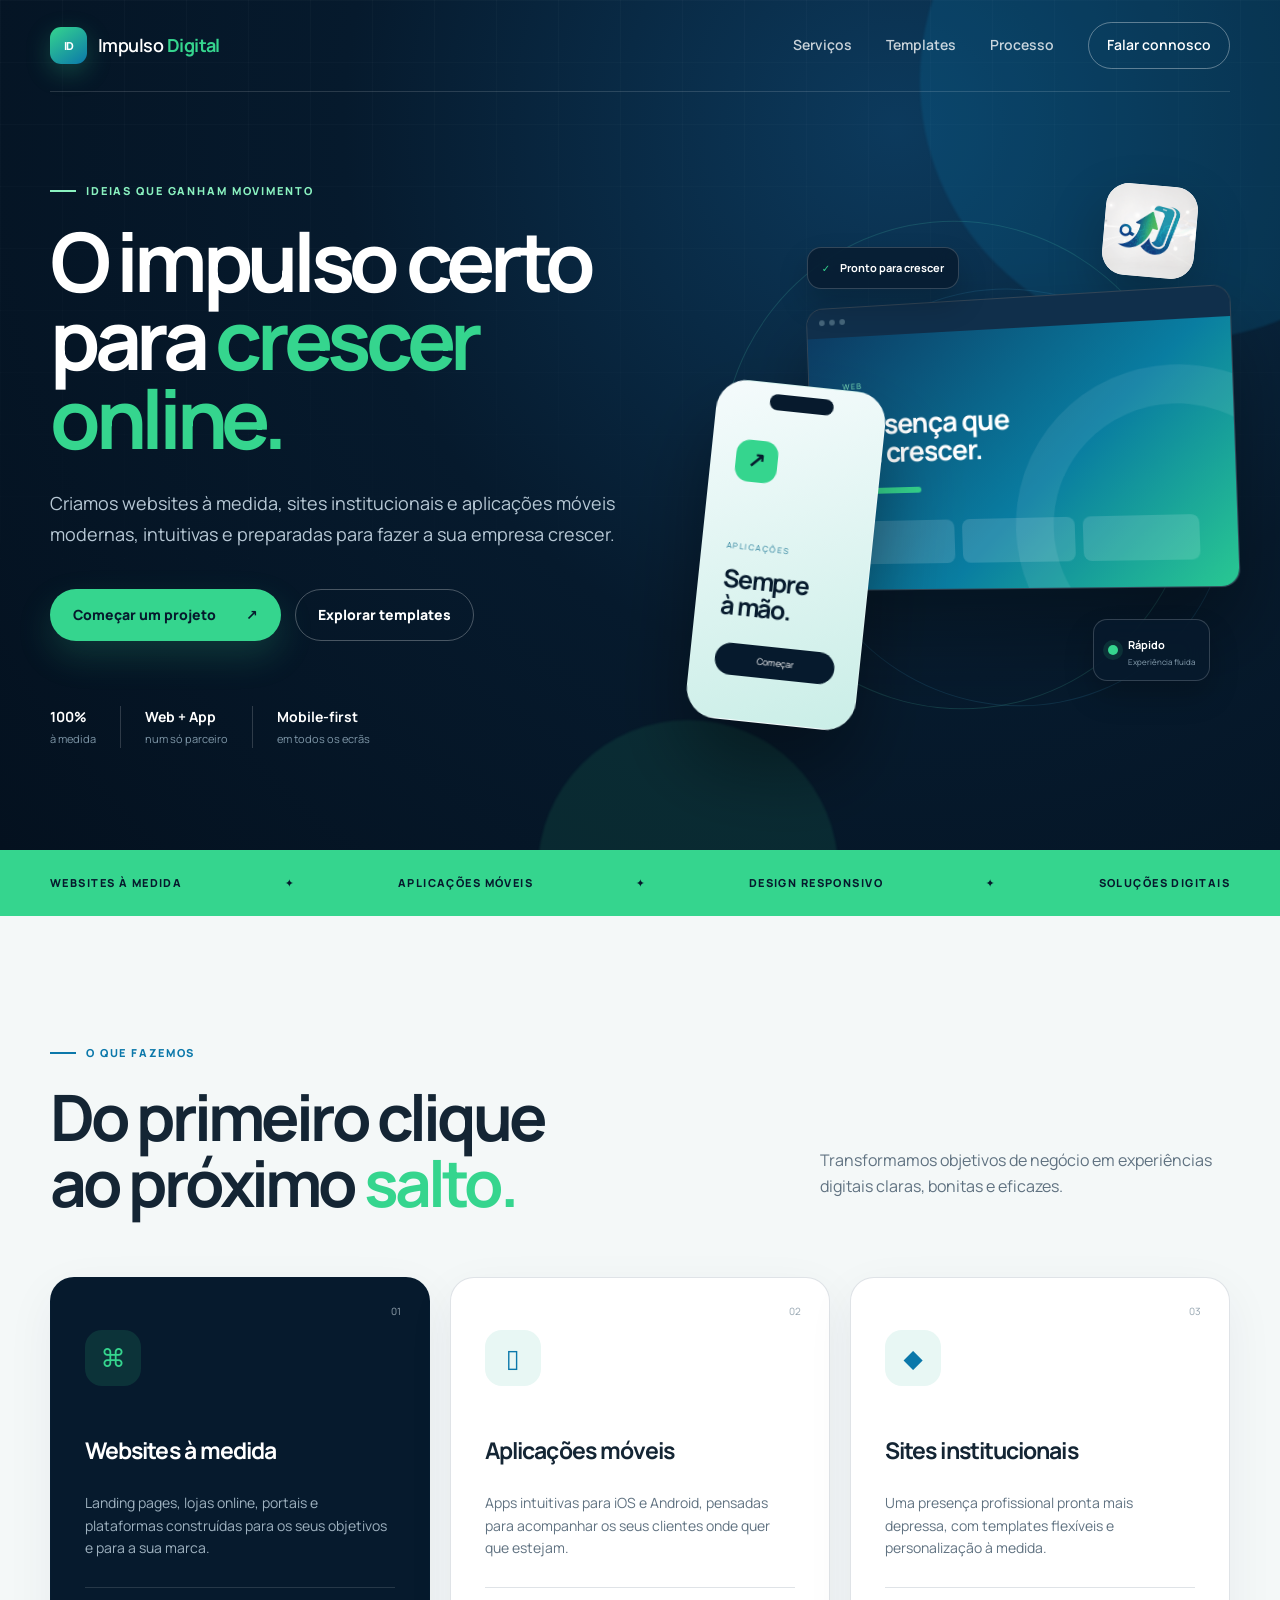
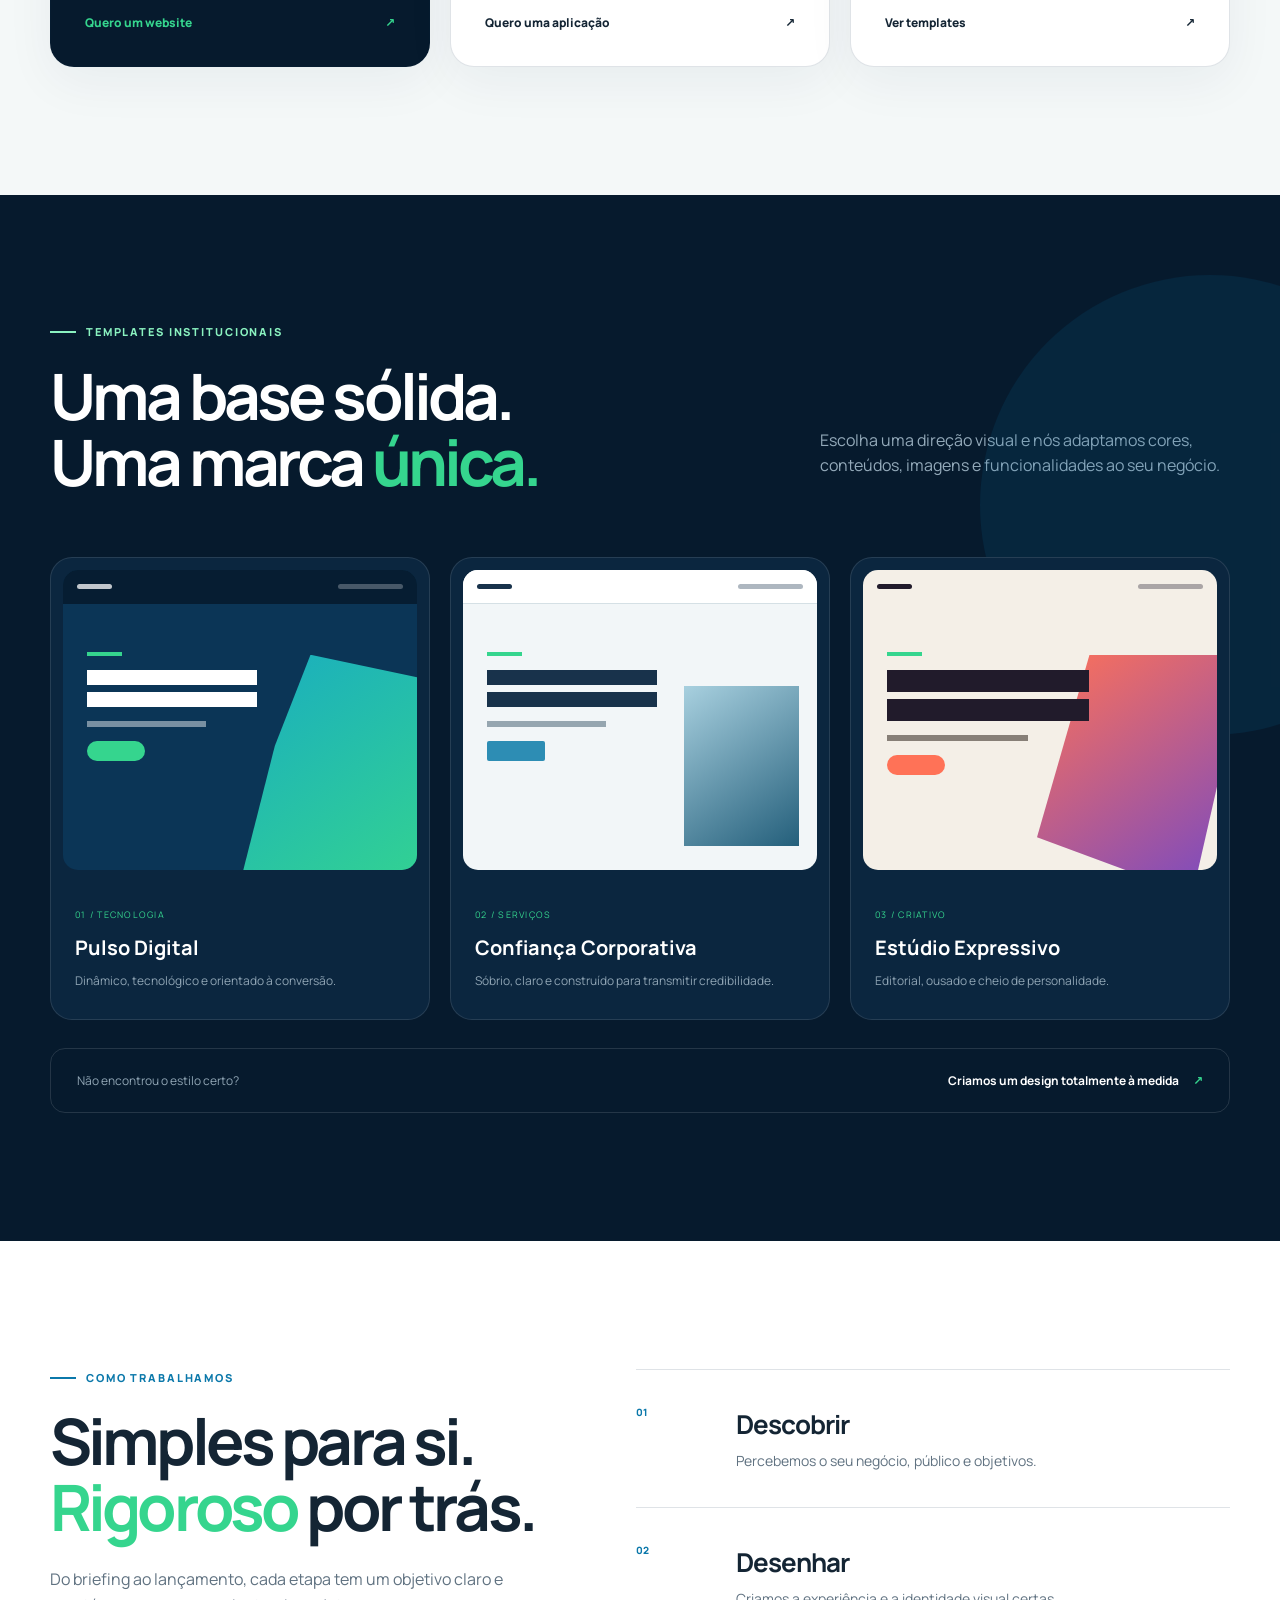
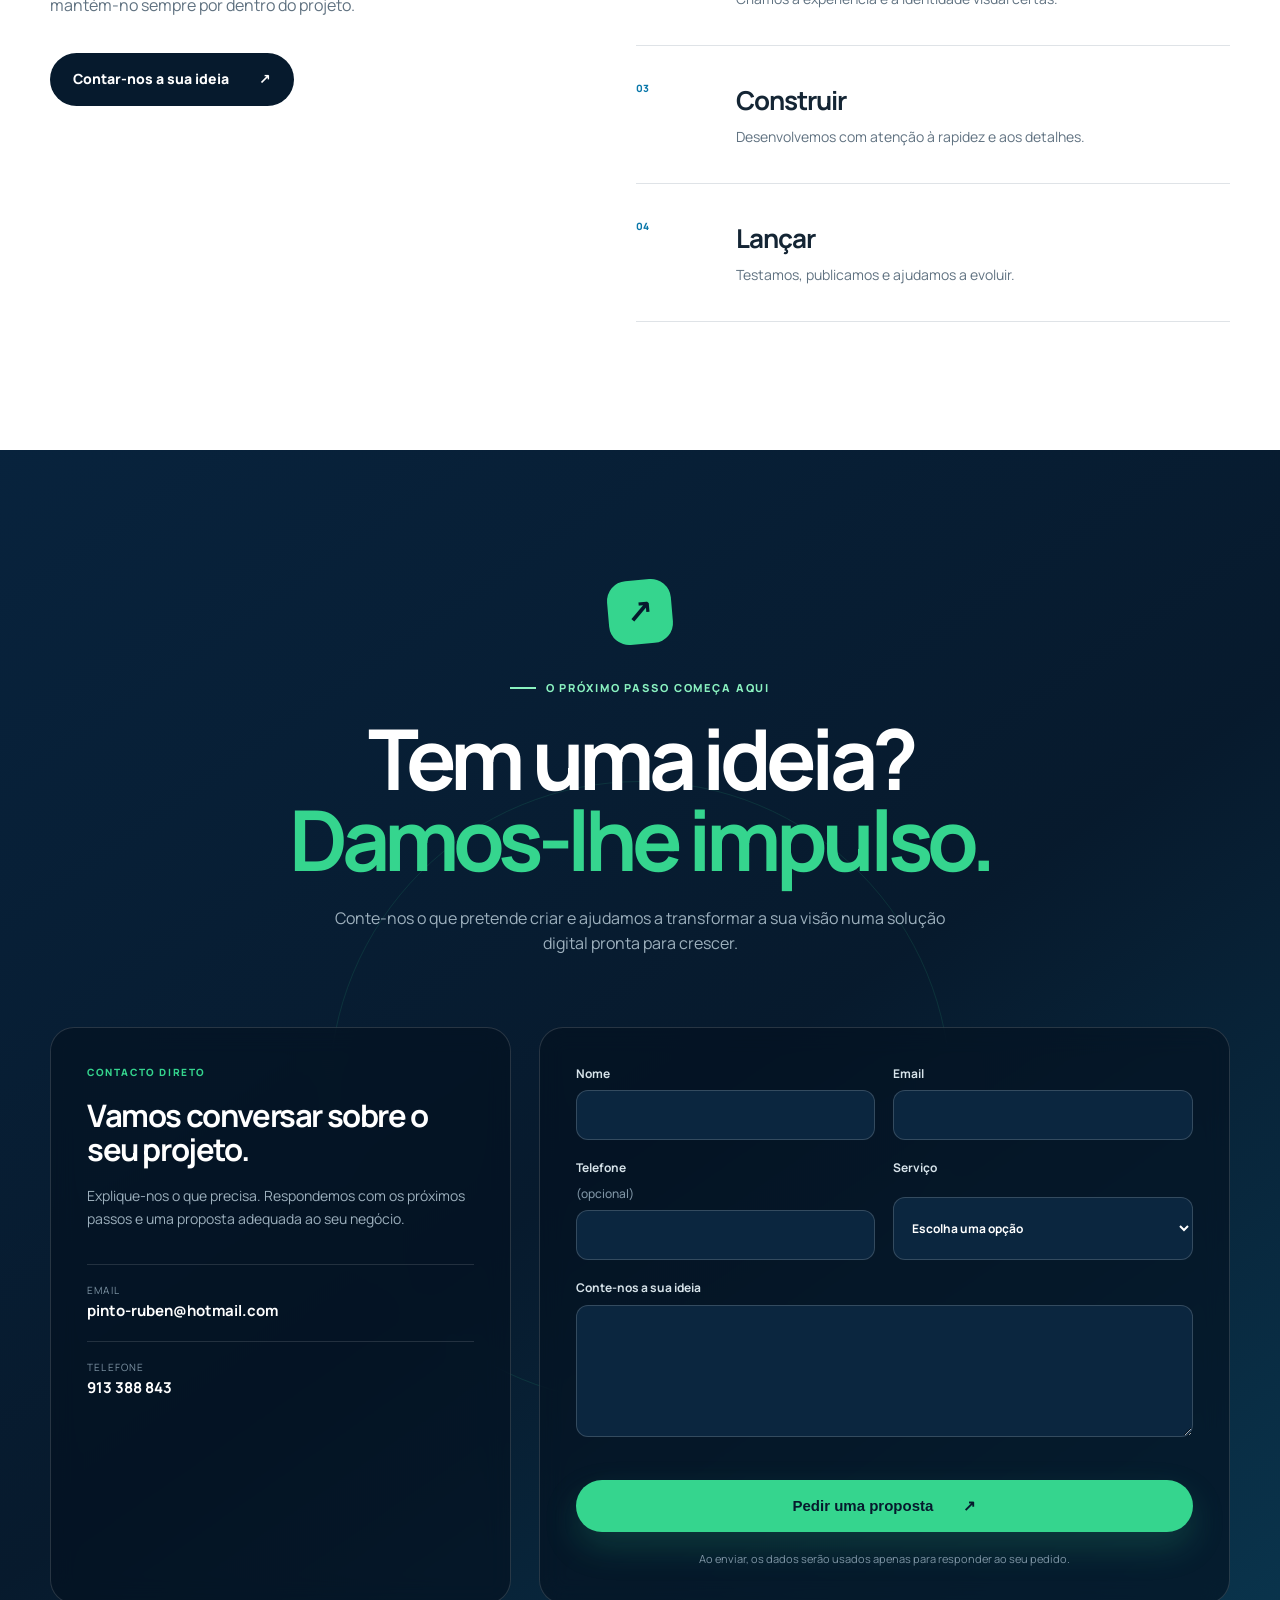
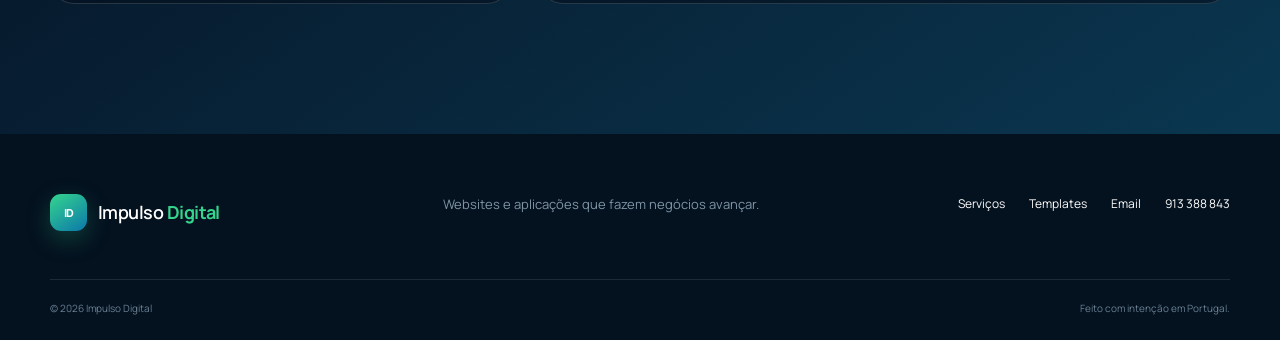
==== index.html @ 044edac4 "Publicar Impulso Digital" ====
<!doctype html>
<html lang="pt-PT">
<head>
  <meta charset="utf-8">
  <meta name="viewport" content="width=device-width, initial-scale=1">
  <meta name="theme-color" content="#061a2d">
  <meta name="description" content="A Impulso Digital cria websites à medida, sites institucionais e aplicações móveis modernas para fazer o seu negócio crescer.">
  <meta property="og:title" content="Impulso Digital — O impulso certo para crescer online">
  <meta property="og:description" content="Websites e aplicações móveis criados à medida do seu negócio.">
  <meta property="og:image" content="assets/og.png">
  <meta name="twitter:card" content="summary_large_image">
  <title>Impulso Digital | Websites e aplicações móveis</title>
  <link rel="preconnect" href="https://fonts.googleapis.com">
  <link rel="preconnect" href="https://fonts.gstatic.com" crossorigin>
  <link href="https://fonts.googleapis.com/css2?family=Manrope:wght@400;500;600;700;800&display=swap" rel="stylesheet">
  <link rel="stylesheet" href="assets/site.css">
</head>
<body>
  <a class="skip-link" href="#conteudo">Saltar para o conteúdo</a>
  <header class="site-header" id="inicio">
    <nav class="nav shell" aria-label="Navegação principal">
      <a class="brand" href="#inicio" aria-label="Impulso Digital, início">
        <span class="brand-mark" aria-hidden="true">ID</span>
        <span>Impulso <b>Digital</b></span>
      </a>
      <button class="menu-button" type="button" aria-expanded="false" aria-controls="nav-links"><span></span><span></span><span></span><span class="sr-only">Abrir menu</span></button>
      <div class="nav-links" id="nav-links">
        <a href="#servicos">Serviços</a>
        <a href="#templates">Templates</a>
        <a href="#processo">Processo</a>
        <a class="nav-cta" href="#contacto">Falar connosco</a>
      </div>
    </nav>
  </header>

  <main id="conteudo">
    <section class="hero">
      <div class="hero-glow glow-one"></div><div class="hero-glow glow-two"></div>
      <div class="shell hero-grid">
        <div class="hero-copy reveal">
          <p class="eyebrow"><span></span> Ideias que ganham movimento</p>
          <h1>O impulso certo para <em>crescer online.</em></h1>
          <p class="hero-lead">Criamos websites à medida, sites institucionais e aplicações móveis modernas, intuitivas e preparadas para fazer a sua empresa crescer.</p>
          <div class="hero-actions">
            <a class="button primary" href="#contacto">Começar um projeto <span>↗</span></a>
            <a class="button ghost" href="#templates">Explorar templates</a>
          </div>
          <ul class="hero-proof" aria-label="Vantagens">
            <li><strong>100%</strong><span>à medida</span></li>
            <li><strong>Web + App</strong><span>num só parceiro</span></li>
            <li><strong>Mobile-first</strong><span>em todos os ecrãs</span></li>
          </ul>
        </div>
        <div class="hero-visual reveal" aria-label="Soluções digitais em vários dispositivos">
          <div class="orbit orbit-one"></div><div class="orbit orbit-two"></div>
          <div class="logo-card"><img src="assets/logo-impulso-digital.png" alt="Símbolo Impulso Digital"></div>
          <div class="device desktop"><div class="device-bar"><i></i><i></i><i></i></div><div class="screen"><span class="screen-label">WEB</span><b>Presença que<br>faz crescer.</b><div class="screen-line"></div><div class="screen-cards"><i></i><i></i><i></i></div></div></div>
          <div class="device phone"><div class="phone-notch"></div><div class="app-mark">↗</div><small>APLICAÇÕES</small><b>Sempre<br>à mão.</b><span class="mini-button">Começar</span></div>
          <div class="status-chip chip-one"><i></i><span><b>Rápido</b><small>Experiência fluida</small></span></div>
          <div class="status-chip chip-two"><span>✓</span><b>Pronto para crescer</b></div>
        </div>
      </div>
    </section>

    <section class="trust-strip" aria-label="Competências">
      <div class="shell marquee"><span>WEBSITES À MEDIDA</span><i>✦</i><span>APLICAÇÕES MÓVEIS</span><i>✦</i><span>DESIGN RESPONSIVO</span><i>✦</i><span>SOLUÇÕES DIGITAIS</span></div>
    </section>

    <section class="section services" id="servicos">
      <div class="shell">
        <div class="section-heading reveal"><div><p class="eyebrow dark"><span></span> O que fazemos</p><h2>Do primeiro clique<br>ao próximo <em>salto.</em></h2></div><p>Transformamos objetivos de negócio em experiências digitais claras, bonitas e eficazes.</p></div>
        <div class="service-grid">
          <article class="service-card featured reveal"><span class="card-number">01</span><div class="service-icon">⌘</div><h3>Websites à medida</h3><p>Landing pages, lojas online, portais e plataformas construídas para os seus objetivos e para a sua marca.</p><a href="#contacto">Quero um website <span>↗</span></a></article>
          <article class="service-card reveal"><span class="card-number">02</span><div class="service-icon">▯</div><h3>Aplicações móveis</h3><p>Apps intuitivas para iOS e Android, pensadas para acompanhar os seus clientes onde quer que estejam.</p><a href="#contacto">Quero uma aplicação <span>↗</span></a></article>
          <article class="service-card reveal"><span class="card-number">03</span><div class="service-icon">◆</div><h3>Sites institucionais</h3><p>Uma presença profissional pronta mais depressa, com templates flexíveis e personalização à medida.</p><a href="#templates">Ver templates <span>↗</span></a></article>
        </div>
      </div>
    </section>

    <section class="section templates" id="templates">
      <div class="shell">
        <div class="section-heading light reveal"><div><p class="eyebrow"><span></span> Templates institucionais</p><h2>Uma base sólida.<br>Uma marca <em>única.</em></h2></div><p>Escolha uma direção visual e nós adaptamos cores, conteúdos, imagens e funcionalidades ao seu negócio.</p></div>
        <div class="template-grid">
          <article class="template-card reveal"><div class="template-preview pulse"><div class="mock-nav"></div><div class="mock-copy"><i></i><b></b><b></b><small></small><em></em></div><div class="mock-art"></div></div><div class="template-info"><span>01 / Tecnologia</span><h3>Pulso Digital</h3><p>Dinâmico, tecnológico e orientado à conversão.</p></div></article>
          <article class="template-card reveal"><div class="template-preview corporate"><div class="mock-nav"></div><div class="mock-copy"><i></i><b></b><b></b><small></small><em></em></div><div class="mock-art"></div></div><div class="template-info"><span>02 / Serviços</span><h3>Confiança Corporativa</h3><p>Sóbrio, claro e construído para transmitir credibilidade.</p></div></article>
          <article class="template-card reveal"><div class="template-preview studio"><div class="mock-nav"></div><div class="mock-copy"><i></i><b></b><b></b><small></small><em></em></div><div class="mock-art"></div></div><div class="template-info"><span>03 / Criativo</span><h3>Estúdio Expressivo</h3><p>Editorial, ousado e cheio de personalidade.</p></div></article>
        </div>
        <div class="template-note reveal"><span>Não encontrou o estilo certo?</span><a href="#contacto">Criamos um design totalmente à medida <b>↗</b></a></div>
      </div>
    </section>

    <section class="section process" id="processo">
      <div class="shell process-grid">
        <div class="process-intro reveal"><p class="eyebrow dark"><span></span> Como trabalhamos</p><h2>Simples para si.<br><em>Rigoroso</em> por trás.</h2><p>Do briefing ao lançamento, cada etapa tem um objetivo claro e mantém-no sempre por dentro do projeto.</p><a class="button ink" href="#contacto">Contar-nos a sua ideia <span>↗</span></a></div>
        <ol class="steps">
          <li class="reveal"><span>01</span><div><h3>Descobrir</h3><p>Percebemos o seu negócio, público e objetivos.</p></div></li>
          <li class="reveal"><span>02</span><div><h3>Desenhar</h3><p>Criamos a experiência e a identidade visual certas.</p></div></li>
          <li class="reveal"><span>03</span><div><h3>Construir</h3><p>Desenvolvemos com atenção à rapidez e aos detalhes.</p></div></li>
          <li class="reveal"><span>04</span><div><h3>Lançar</h3><p>Testamos, publicamos e ajudamos a evoluir.</p></div></li>
        </ol>
      </div>
    </section>

    <section class="cta-section" id="contacto">
      <div class="shell cta-wrap reveal">
        <div class="cta-symbol">↗</div>
        <p class="eyebrow"><span></span> O próximo passo começa aqui</p>
        <h2>Tem uma ideia?<br><em>Damos-lhe impulso.</em></h2>
        <p>Conte-nos o que pretende criar e ajudamos a transformar a sua visão numa solução digital pronta para crescer.</p>
        <div class="contact-grid">
          <div class="contact-details">
            <span class="contact-label">Contacto direto</span>
            <h3>Vamos conversar sobre o seu projeto.</h3>
            <p>Explique-nos o que precisa. Respondemos com os próximos passos e uma proposta adequada ao seu negócio.</p>
            <a href="mailto:pinto-ruben@hotmail.com"><small>Email</small><strong>pinto-ruben@hotmail.com</strong></a>
            <a href="tel:+351913388843"><small>Telefone</small><strong>913 388 843</strong></a>
          </div>
          <form class="project-form" action="https://formsubmit.co/pinto-ruben@hotmail.com" method="POST">
            <input type="hidden" name="_subject" value="Novo pedido através do site Impulso Digital">
            <input type="hidden" name="_template" value="table">
            <input type="hidden" name="_next" value="https://impulsodigitalpt.github.io/impulso-digital/obrigado.html">
            <input type="hidden" name="_url" value="https://impulsodigitalpt.github.io/impulso-digital/#contacto">
            <input class="form-honeypot" type="text" name="_honey" tabindex="-1" autocomplete="off">
            <label>Nome<input type="text" name="Nome" autocomplete="name" required></label>
            <label>Email<input type="email" name="email" autocomplete="email" required></label>
            <label>Telefone <span>(opcional)</span><input type="tel" name="Telefone" autocomplete="tel"></label>
            <label>Serviço
              <select name="Serviço" required>
                <option value="">Escolha uma opção</option>
                <option>Website à medida</option>
                <option>Site institucional</option>
                <option>Aplicação móvel</option>
                <option>Outro projeto digital</option>
              </select>
            </label>
            <label class="form-message">Conte-nos a sua ideia<textarea name="Mensagem" rows="5" required></textarea></label>
            <button class="button primary large form-submit" type="submit">Pedir uma proposta <span>↗</span></button>
            <p class="form-note">Ao enviar, os dados serão usados apenas para responder ao seu pedido.</p>
          </form>
        </div>
      </div>
    </section>
  </main>

  <footer class="footer"><div class="shell footer-grid"><a class="brand" href="#inicio"><span class="brand-mark">ID</span><span>Impulso <b>Digital</b></span></a><p>Websites e aplicações que fazem negócios avançar.</p><div><a href="#servicos">Serviços</a><a href="#templates">Templates</a><a href="mailto:pinto-ruben@hotmail.com">Email</a><a href="tel:+351913388843">913 388 843</a></div></div><div class="shell footer-bottom"><span>© <span id="year"></span> Impulso Digital</span><span>Feito com intenção em Portugal.</span></div></footer>
  <script src="assets/site.js"></script>
</body>
</html>
---- assets/site.css ----
:root{--navy:#061a2d;--navy-2:#0a2945;--blue:#0b78aa;--cyan:#19adc0;--green:#35d58e;--mint:#8af2c0;--ink:#142534;--paper:#f4f8f8;--white:#fff;--muted:#607281;--line:rgba(10,41,69,.13);--radius:24px;--shell:min(1180px,calc(100% - 40px))}*{box-sizing:border-box}html{scroll-behavior:smooth}body{margin:0;background:var(--paper);color:var(--ink);font-family:Manrope,system-ui,sans-serif;line-height:1.6}body.menu-open{overflow:hidden}a{color:inherit;text-decoration:none}img{max-width:100%;display:block}.shell{width:var(--shell);margin-inline:auto}.skip-link{position:fixed;top:8px;left:8px;z-index:1000;transform:translateY(-150%);background:#fff;padding:10px 14px;border-radius:8px}.skip-link:focus{transform:none}.sr-only{position:absolute;width:1px;height:1px;overflow:hidden;clip:rect(0,0,0,0)}
.site-header{position:absolute;z-index:50;width:100%;top:0;color:#fff}.nav{height:92px;display:flex;align-items:center;justify-content:space-between;border-bottom:1px solid rgba(255,255,255,.14)}.brand{display:inline-flex;align-items:center;gap:11px;font-size:18px;font-weight:600;letter-spacing:-.03em}.brand b{color:var(--green)}.brand-mark{width:37px;height:37px;display:grid;place-items:center;border-radius:11px;background:linear-gradient(145deg,var(--green),var(--blue));color:#fff;font-size:11px;font-weight:800;letter-spacing:-.08em;box-shadow:0 8px 25px rgba(53,213,142,.25)}.nav-links{display:flex;align-items:center;gap:34px;font-size:14px;font-weight:600}.nav-links>a:not(.nav-cta){opacity:.78}.nav-links>a:hover,.nav-links>a:focus{opacity:1;color:var(--mint)}.nav-cta{border:1px solid rgba(255,255,255,.35);border-radius:999px;padding:11px 18px}.menu-button{display:none;background:none;border:0;padding:8px}.menu-button span:not(.sr-only){display:block;width:24px;height:2px;background:#fff;margin:5px}
.hero{min-height:850px;position:relative;overflow:hidden;background:radial-gradient(circle at 70% 15%,#0c3a5d 0,#061a2d 48%,#04111f 100%);color:#fff;padding:182px 0 90px}.hero:before{content:"";position:absolute;inset:0;background-image:linear-gradient(rgba(255,255,255,.025) 1px,transparent 1px),linear-gradient(90deg,rgba(255,255,255,.025) 1px,transparent 1px);background-size:62px 62px;mask-image:linear-gradient(to bottom,#000,transparent 85%)}.hero-glow{position:absolute;border-radius:50%;filter:blur(1px)}.glow-one{width:520px;height:520px;background:rgba(11,120,170,.22);right:-160px;top:-180px}.glow-two{width:300px;height:300px;background:rgba(53,213,142,.10);left:42%;bottom:-170px}.hero-grid{display:grid;grid-template-columns:1.03fr .97fr;align-items:center;gap:58px;position:relative}.eyebrow{margin:0 0 22px;text-transform:uppercase;letter-spacing:.17em;font-size:11px;font-weight:800;color:var(--mint);display:flex;align-items:center;gap:10px}.eyebrow span{display:inline-block;width:26px;height:2px;background:currentColor}.eyebrow.dark{color:var(--blue)}h1,h2,h3,p{margin-top:0}h1{font-size:clamp(54px,6.4vw,88px);line-height:.96;letter-spacing:-.065em;margin-bottom:30px;max-width:760px}h1 em,h2 em{font-style:normal;color:var(--green)}.hero-lead{max-width:640px;color:#b7c8d5;font-size:18px;line-height:1.75}.hero-actions{display:flex;gap:14px;flex-wrap:wrap;margin-top:38px}.button{display:inline-flex;align-items:center;justify-content:center;gap:30px;padding:14px 22px;border:1px solid transparent;border-radius:999px;font-size:14px;font-weight:800;transition:.2s}.button:hover{transform:translateY(-2px)}.button.primary{background:var(--green);color:var(--navy);box-shadow:0 15px 35px rgba(53,213,142,.18)}.button.ghost{border-color:rgba(255,255,255,.27);color:#fff}.button.ink{background:var(--navy);color:#fff}.button.large{padding:17px 26px;font-size:15px}.hero-proof{list-style:none;padding:0;margin:65px 0 0;display:flex;gap:0}.hero-proof li{display:grid;gap:2px;padding:0 24px;border-left:1px solid rgba(255,255,255,.17)}.hero-proof li:first-child{padding-left:0;border-left:0}.hero-proof strong{font-size:14px}.hero-proof span{font-size:11px;color:#7f97a8}
.hero-visual{height:560px;position:relative}.orbit{position:absolute;border:1px solid rgba(83,218,185,.17);border-radius:50%;inset:35px;transform:rotate(-17deg)}.orbit-two{inset:105px 0 40px 110px;border-color:rgba(61,165,210,.16);transform:rotate(22deg)}.logo-card{position:absolute;right:34px;top:0;width:92px;height:92px;border-radius:23px;overflow:hidden;background:#fff;box-shadow:0 24px 55px rgba(0,0,0,.24);transform:rotate(5deg)}.logo-card img{width:100%;height:100%;object-fit:cover}.device{position:absolute;box-shadow:0 45px 80px rgba(0,0,0,.38);border:1px solid rgba(255,255,255,.16)}.desktop{width:430px;height:292px;right:0;top:112px;border-radius:18px;background:#0b2135;transform:perspective(900px) rotateY(-9deg) rotateZ(-2deg);overflow:hidden}.device-bar{height:30px;background:#102f4b;display:flex;gap:5px;padding:11px 13px}.device-bar i{width:6px;height:6px;border-radius:50%;background:#45657a}.screen{height:calc(100% - 30px);padding:36px;background:linear-gradient(135deg,#0c3b62,#097da1 58%,#29c892);position:relative;overflow:hidden}.screen:after{content:"";position:absolute;width:240px;height:240px;border-radius:50%;border:38px solid rgba(255,255,255,.08);right:-100px;bottom:-100px}.screen-label{font-size:8px;letter-spacing:.2em;color:var(--mint)}.screen b{display:block;font-size:28px;line-height:1.05;margin-top:14px;letter-spacing:-.04em}.screen-line{height:6px;width:80px;margin-top:22px;border-radius:4px;background:var(--green)}.screen-cards{display:flex;gap:8px;margin-top:28px}.screen-cards i{height:44px;flex:1;border-radius:8px;background:rgba(255,255,255,.14)}.phone{width:170px;height:340px;left:15px;bottom:20px;border-radius:31px;background:linear-gradient(160deg,#f5fbfc,#caeee7);color:var(--navy);padding:58px 24px 24px;transform:rotate(6deg)}.phone-notch{position:absolute;top:10px;left:50%;transform:translateX(-50%);width:64px;height:16px;border-radius:12px;background:#071a2d}.app-mark{width:42px;height:42px;border-radius:14px;display:grid;place-items:center;background:var(--green);font-size:22px;font-weight:800;margin-bottom:50px}.phone small{font-size:8px;letter-spacing:.18em;color:#1e7896}.phone b{font-size:25px;line-height:1.08;display:block;margin:8px 0 24px;letter-spacing:-.05em}.mini-button{display:block;border-radius:999px;background:var(--navy);color:#fff;padding:9px 12px;text-align:center;font-size:9px}.status-chip{position:absolute;display:flex;align-items:center;gap:10px;border:1px solid rgba(255,255,255,.18);background:rgba(7,26,45,.78);backdrop-filter:blur(12px);border-radius:14px;padding:11px 14px;box-shadow:0 15px 30px rgba(0,0,0,.2)}.chip-one{right:20px;bottom:64px}.chip-one i{width:10px;height:10px;border-radius:50%;background:var(--green);box-shadow:0 0 0 5px rgba(53,213,142,.13)}.status-chip b{font-size:11px}.status-chip small{display:block;font-size:8px;color:#88a0b1}.chip-two{left:121px;top:62px;font-size:10px}.chip-two>span{color:var(--green)}
.trust-strip{background:var(--green);color:var(--navy);overflow:hidden}.marquee{min-height:66px;display:flex;align-items:center;justify-content:space-between;gap:25px;white-space:nowrap;font-size:11px;font-weight:900;letter-spacing:.13em}.marquee i{font-style:normal}.section{padding:128px 0}.section-heading{display:flex;align-items:end;justify-content:space-between;gap:50px;margin-bottom:62px}.section-heading h2,.process h2{font-size:clamp(43px,5vw,67px);line-height:1.03;letter-spacing:-.06em;margin-bottom:0}.section-heading>p{max-width:410px;color:var(--muted)}.section-heading.light{color:#fff}.section-heading.light>p{color:#94aaba}.service-grid{display:grid;grid-template-columns:repeat(3,1fr);gap:20px}.service-card{position:relative;background:#fff;border:1px solid var(--line);border-radius:var(--radius);padding:34px;min-height:390px;display:flex;flex-direction:column;box-shadow:0 15px 50px rgba(10,41,69,.055);transition:.25s}.service-card:hover{transform:translateY(-6px);box-shadow:0 25px 60px rgba(10,41,69,.11)}.service-card.featured{background:var(--navy);color:#fff}.card-number{position:absolute;right:28px;top:25px;color:#94a4af;font-size:10px}.service-icon{width:56px;height:56px;border-radius:17px;background:#e8f7f4;color:var(--blue);display:grid;place-items:center;font-size:25px;margin:18px 0 46px}.featured .service-icon{background:rgba(53,213,142,.13);color:var(--green)}.service-card h3{font-size:23px;letter-spacing:-.04em}.service-card p{color:var(--muted);font-size:14px}.featured p{color:#9fb2c0}.service-card a{margin-top:auto;padding-top:25px;border-top:1px solid var(--line);display:flex;justify-content:space-between;font-size:12px;font-weight:800}.featured a{border-color:rgba(255,255,255,.13);color:var(--green)}
.templates{background:var(--navy);color:#fff;position:relative;overflow:hidden}.templates:before{content:"";position:absolute;width:460px;height:460px;border-radius:50%;background:rgba(11,120,170,.13);right:-160px;top:80px}.template-grid{position:relative;display:grid;grid-template-columns:repeat(3,1fr);gap:20px}.template-card{background:#0b263f;border:1px solid rgba(255,255,255,.11);border-radius:22px;overflow:hidden}.template-preview{height:300px;margin:12px;border-radius:15px;position:relative;overflow:hidden;background:#0b3556}.mock-nav{position:absolute;top:0;left:0;right:0;height:34px;background:rgba(5,22,38,.75)}.mock-nav:before,.mock-nav:after{content:"";position:absolute;top:14px;height:5px;background:rgba(255,255,255,.75);border-radius:3px}.mock-nav:before{left:14px;width:35px}.mock-nav:after{right:14px;width:65px;opacity:.35}.mock-copy{position:absolute;z-index:2;left:24px;top:82px;width:48%}.mock-copy>*{display:block}.mock-copy i{width:35px;height:4px;background:var(--green);margin-bottom:14px}.mock-copy b{height:15px;background:#fff;margin:7px 0}.mock-copy small{width:70%;height:6px;background:rgba(255,255,255,.45);margin:14px 0}.mock-copy em{width:58px;height:20px;background:var(--green);border-radius:999px}.mock-art{position:absolute;right:-30px;bottom:-25px;width:210px;height:240px;background:linear-gradient(145deg,var(--cyan),var(--green));clip-path:polygon(35% 0,100% 12%,100% 100%,0 100%,18% 38%)}.corporate{background:#f2f6f8}.corporate .mock-nav{background:#fff;border-bottom:1px solid #d5e0e5}.corporate .mock-nav:before,.corporate .mock-nav:after{background:#18324b}.corporate .mock-copy b{background:#18324b}.corporate .mock-copy small{background:#96a6b0}.corporate .mock-copy em{background:#2d8db4;border-radius:2px}.corporate .mock-art{right:18px;bottom:24px;width:115px;height:160px;background:linear-gradient(145deg,#a8d0df,#245f7b);clip-path:none}.studio{background:#f4efe7}.studio .mock-nav{background:transparent}.studio .mock-nav:before,.studio .mock-nav:after,.studio .mock-copy b{background:#211b2b}.studio .mock-copy{width:57%}.studio .mock-copy b{height:22px}.studio .mock-copy small{background:#877f77}.studio .mock-copy em{background:#ff7257}.studio .mock-art{background:linear-gradient(145deg,#ff7257,#7047c8);clip-path:polygon(25% 0,100% 0,74% 100%,0 76%)}.template-info{padding:18px 24px 28px}.template-info span{color:var(--green);font-size:9px;letter-spacing:.14em;text-transform:uppercase}.template-info h3{font-size:20px;margin:7px 0}.template-info p{font-size:12px;color:#8fa4b4;margin:0}.template-note{margin-top:28px;padding:22px 26px;border:1px solid rgba(255,255,255,.12);border-radius:15px;display:flex;justify-content:space-between;align-items:center;font-size:12px;color:#91a6b5}.template-note a{color:#fff;font-weight:700}.template-note b{color:var(--green);margin-left:12px}
.process{background:#fff}.process-grid{display:grid;grid-template-columns:.9fr 1.1fr;gap:100px}.process-intro{position:sticky;top:50px;align-self:start}.process-intro>p:not(.eyebrow){color:var(--muted);max-width:470px;margin:27px 0 35px}.steps{margin:0;padding:0;list-style:none;border-top:1px solid var(--line)}.steps li{display:grid;grid-template-columns:75px 1fr;gap:25px;padding:34px 0;border-bottom:1px solid var(--line)}.steps>li>span{font-size:10px;color:var(--blue);font-weight:800}.steps h3{font-size:26px;letter-spacing:-.04em;margin-bottom:5px}.steps p{margin:0;color:var(--muted);font-size:14px}.cta-section{background:linear-gradient(145deg,#08233d,#071a2d 52%,#0a3750);color:#fff;padding:130px 0;text-align:center;position:relative;overflow:hidden}.cta-section:before{content:"";position:absolute;width:620px;height:620px;border:1px solid rgba(53,213,142,.12);border-radius:50%;left:50%;top:50%;transform:translate(-50%,-50%)}.cta-wrap{position:relative;display:flex;flex-direction:column;align-items:center}.cta-symbol{width:64px;height:64px;border-radius:20px;background:var(--green);color:var(--navy);font-size:32px;font-weight:900;display:grid;place-items:center;margin-bottom:35px;transform:rotate(-5deg)}.cta-section h2{font-size:clamp(50px,7vw,84px);letter-spacing:-.07em;line-height:.96;margin-bottom:26px}.cta-section p:not(.eyebrow){max-width:590px;color:#9db0bd}.cta-section .button{margin-top:25px}.footer{background:#04111f;color:#fff;padding:60px 0 24px}.footer-grid{display:grid;grid-template-columns:1fr 1fr 1fr;align-items:start}.footer-grid>p{color:#7f95a5;font-size:13px}.footer-grid>div{display:flex;justify-content:flex-end;gap:24px;font-size:12px}.footer-bottom{display:flex;justify-content:space-between;margin-top:48px;padding-top:20px;border-top:1px solid rgba(255,255,255,.1);color:#698193;font-size:10px}.reveal{opacity:0;transform:translateY(18px);transition:opacity .7s ease,transform .7s ease}.reveal.visible{opacity:1;transform:none}
@media(max-width:900px){.hero{padding-top:150px}.hero-grid{grid-template-columns:1fr}.hero-visual{height:470px}.section-heading{align-items:start;flex-direction:column}.service-grid,.template-grid{grid-template-columns:1fr 1fr}.service-card:first-child{grid-column:1/-1}.process-grid{grid-template-columns:1fr;gap:60px}.process-intro{position:static}.footer-grid{grid-template-columns:1fr;gap:28px}.footer-grid>div{justify-content:flex-start}}
@media(max-width:680px){:root{--shell:min(100% - 28px,1180px)}.nav{height:74px}.menu-button{display:block;position:relative;z-index:2}.nav-links{position:fixed;inset:0;background:#061a2d;display:flex;flex-direction:column;align-items:center;justify-content:center;gap:28px;font-size:20px;transform:translateX(100%);transition:.25s}.nav-links.open{transform:none}.hero{min-height:auto;padding:130px 0 70px}.hero-grid{gap:20px}h1{font-size:50px}.hero-lead{font-size:15px}.hero-proof{margin-top:45px;display:grid;grid-template-columns:1fr 1fr;gap:18px}.hero-proof li{padding-left:14px}.hero-proof li:first-child{grid-column:1/-1}.hero-visual{height:410px}.desktop{width:90%;height:245px;top:75px}.phone{width:135px;height:270px;padding:45px 17px 18px}.phone .app-mark{margin-bottom:28px}.phone b{font-size:20px}.logo-card{width:66px;height:66px}.chip-one{right:5px;bottom:10px}.chip-two{display:none}.marquee{justify-content:flex-start;overflow:hidden}.section{padding:88px 0}.section-heading h2,.process h2{font-size:43px}.service-grid,.template-grid{grid-template-columns:1fr}.service-card:first-child{grid-column:auto}.template-preview{height:280px}.template-note{align-items:flex-start;flex-direction:column;gap:10px}.steps li{grid-template-columns:48px 1fr}.cta-section{padding:95px 0}.cta-section h2{font-size:50px}.footer-grid>div{flex-direction:column;gap:10px}.footer-bottom{gap:15px;flex-direction:column}.hero-actions .button{width:100%}}
@media(prefers-reduced-motion:reduce){html{scroll-behavior:auto}.reveal{opacity:1;transform:none;transition:none}.button{transition:none}}

/* Contact form */
.cta-wrap>p:not(.eyebrow){max-width:650px}.contact-grid{width:100%;margin-top:54px;display:grid;grid-template-columns:.8fr 1.2fr;gap:28px;text-align:left;align-items:stretch}.contact-details,.project-form{border:1px solid rgba(255,255,255,.14);border-radius:24px;padding:36px;background:rgba(4,17,31,.62);backdrop-filter:blur(12px)}.contact-label{display:block;color:var(--green);font-size:10px;font-weight:800;letter-spacing:.16em;text-transform:uppercase;margin-bottom:18px}.contact-details h3{font-size:31px;line-height:1.12;letter-spacing:-.045em;margin-bottom:18px}.contact-details>p{color:#9db0bd;font-size:14px;margin-bottom:34px}.contact-details a{display:block;padding:17px 0;border-top:1px solid rgba(255,255,255,.12)}.contact-details small{display:block;color:#7f95a5;font-size:10px;text-transform:uppercase;letter-spacing:.12em}.contact-details strong{font-size:15px;overflow-wrap:anywhere}.project-form{display:grid;grid-template-columns:repeat(2,minmax(0,1fr));gap:18px}.project-form label{display:grid;gap:7px;color:#d7e3ea;font-size:12px;font-weight:700}.project-form label>span{color:#7f95a5;font-weight:500}.project-form input,.project-form select,.project-form textarea{width:100%;border:1px solid rgba(255,255,255,.17);border-radius:12px;background:#0b263f;color:#fff;font:inherit;min-height:50px;padding:12px 14px;outline:0}.project-form textarea{resize:vertical;min-height:132px}.project-form select{appearance:auto}.project-form input:focus,.project-form select:focus,.project-form textarea:focus{border-color:var(--green);box-shadow:0 0 0 3px rgba(53,213,142,.12)}.form-message,.form-submit,.form-note{grid-column:1/-1}.form-submit{border:0;cursor:pointer;margin-top:2px;width:100%}.form-note{color:#7f95a5!important;font-size:11px!important;margin:0;text-align:center;max-width:none!important}.form-honeypot{position:absolute!important;left:-9999px!important;width:1px!important;height:1px!important;min-height:0!important;opacity:0!important}
@media(max-width:800px){.contact-grid{grid-template-columns:1fr}.contact-details,.project-form{padding:28px}}
@media(max-width:540px){.contact-grid{margin-top:38px}.contact-details,.project-form{padding:22px;border-radius:18px}.project-form{grid-template-columns:1fr}.project-form label,.form-message,.form-submit,.form-note{grid-column:1}.contact-details h3{font-size:27px}.contact-details strong{font-size:14px}}
.thanks-page{min-height:100vh;background:radial-gradient(circle at 70% 15%,#0c3a5d 0,#061a2d 48%,#04111f 100%);color:#fff}.thanks-wrap{width:min(720px,calc(100% - 32px));min-height:100vh;margin:auto;padding:46px 0;display:flex;flex-direction:column}.thanks-card{margin:auto 0;text-align:center;padding:60px 34px;border:1px solid rgba(255,255,255,.14);border-radius:28px;background:rgba(4,17,31,.62)}.thanks-card .eyebrow{justify-content:center}.thanks-card h1{font-size:clamp(42px,7vw,68px);margin-inline:auto}.thanks-card>p:not(.eyebrow){color:#9db0bd;font-size:17px}.thanks-icon{display:grid;place-items:center;width:66px;height:66px;border-radius:20px;background:var(--green);color:var(--navy);font-size:30px;font-weight:900;margin:0 auto 28px}.thanks-card .button{margin-top:20px}
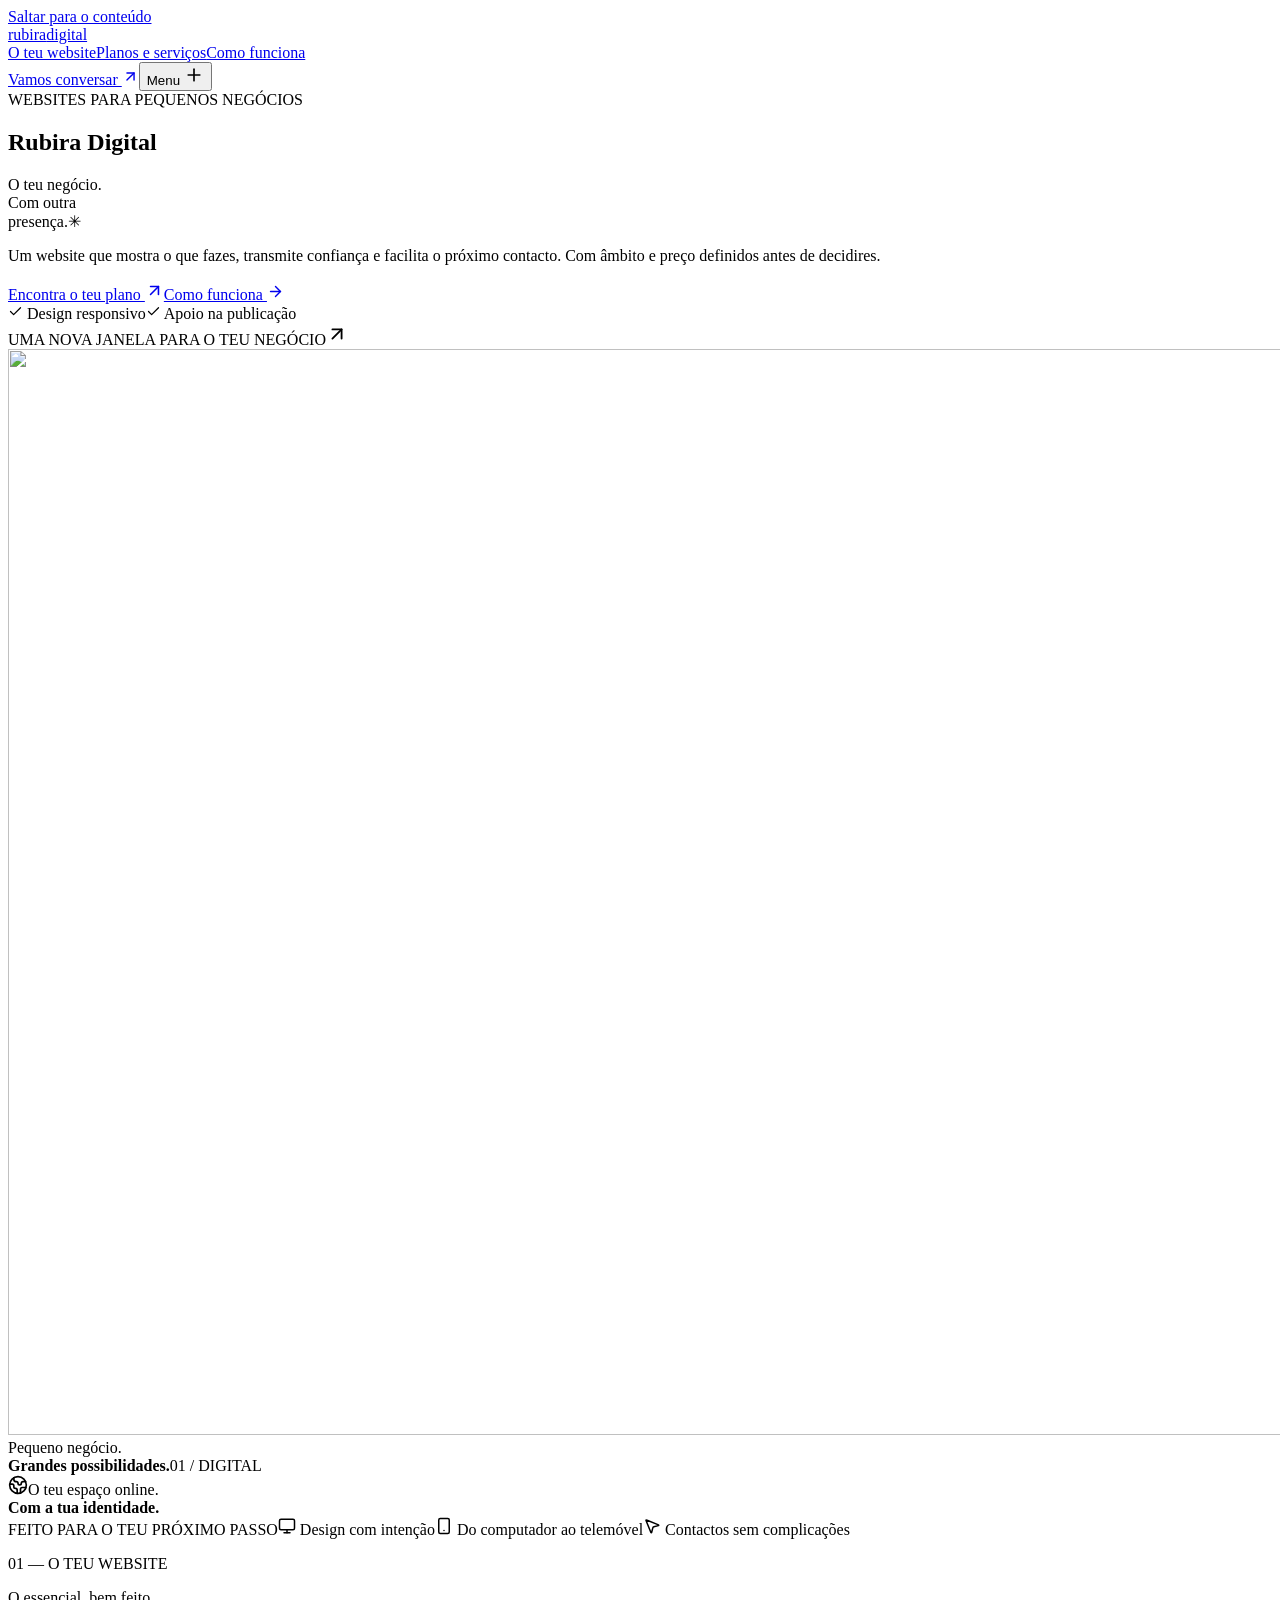
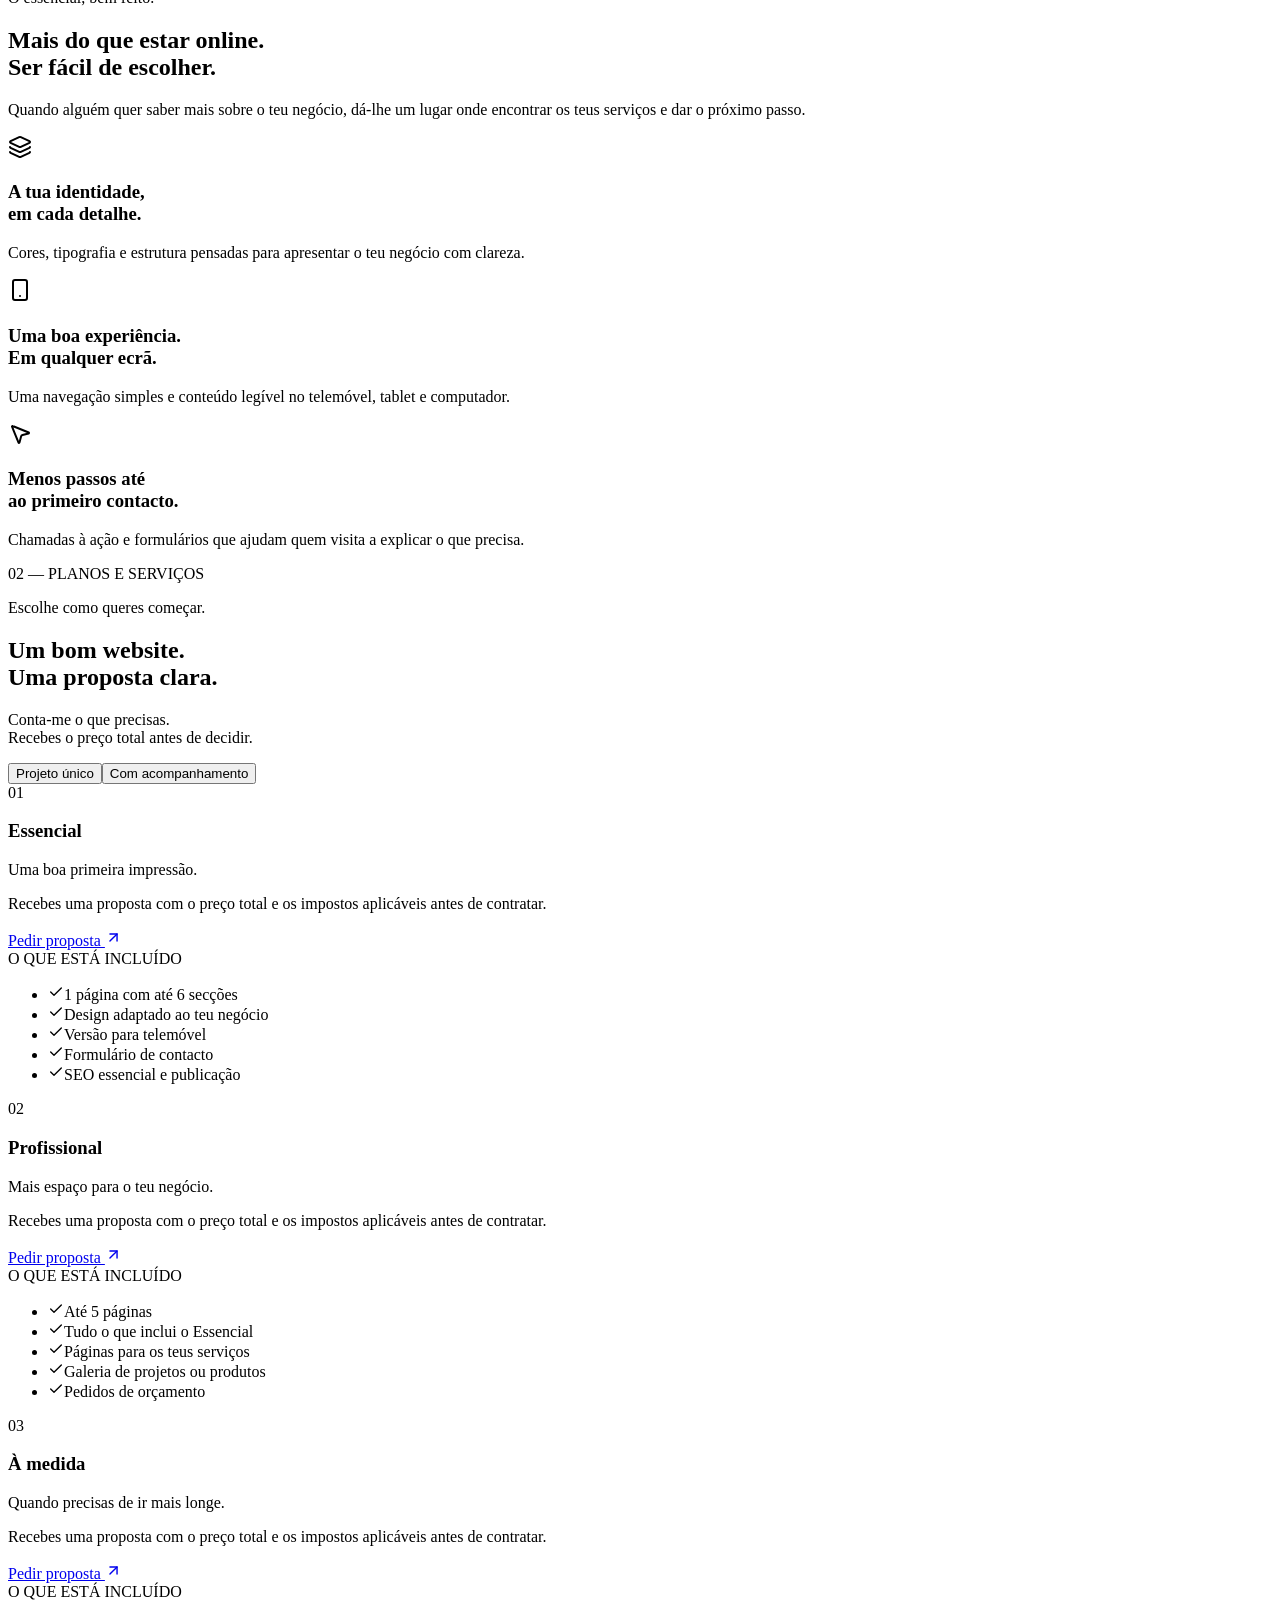
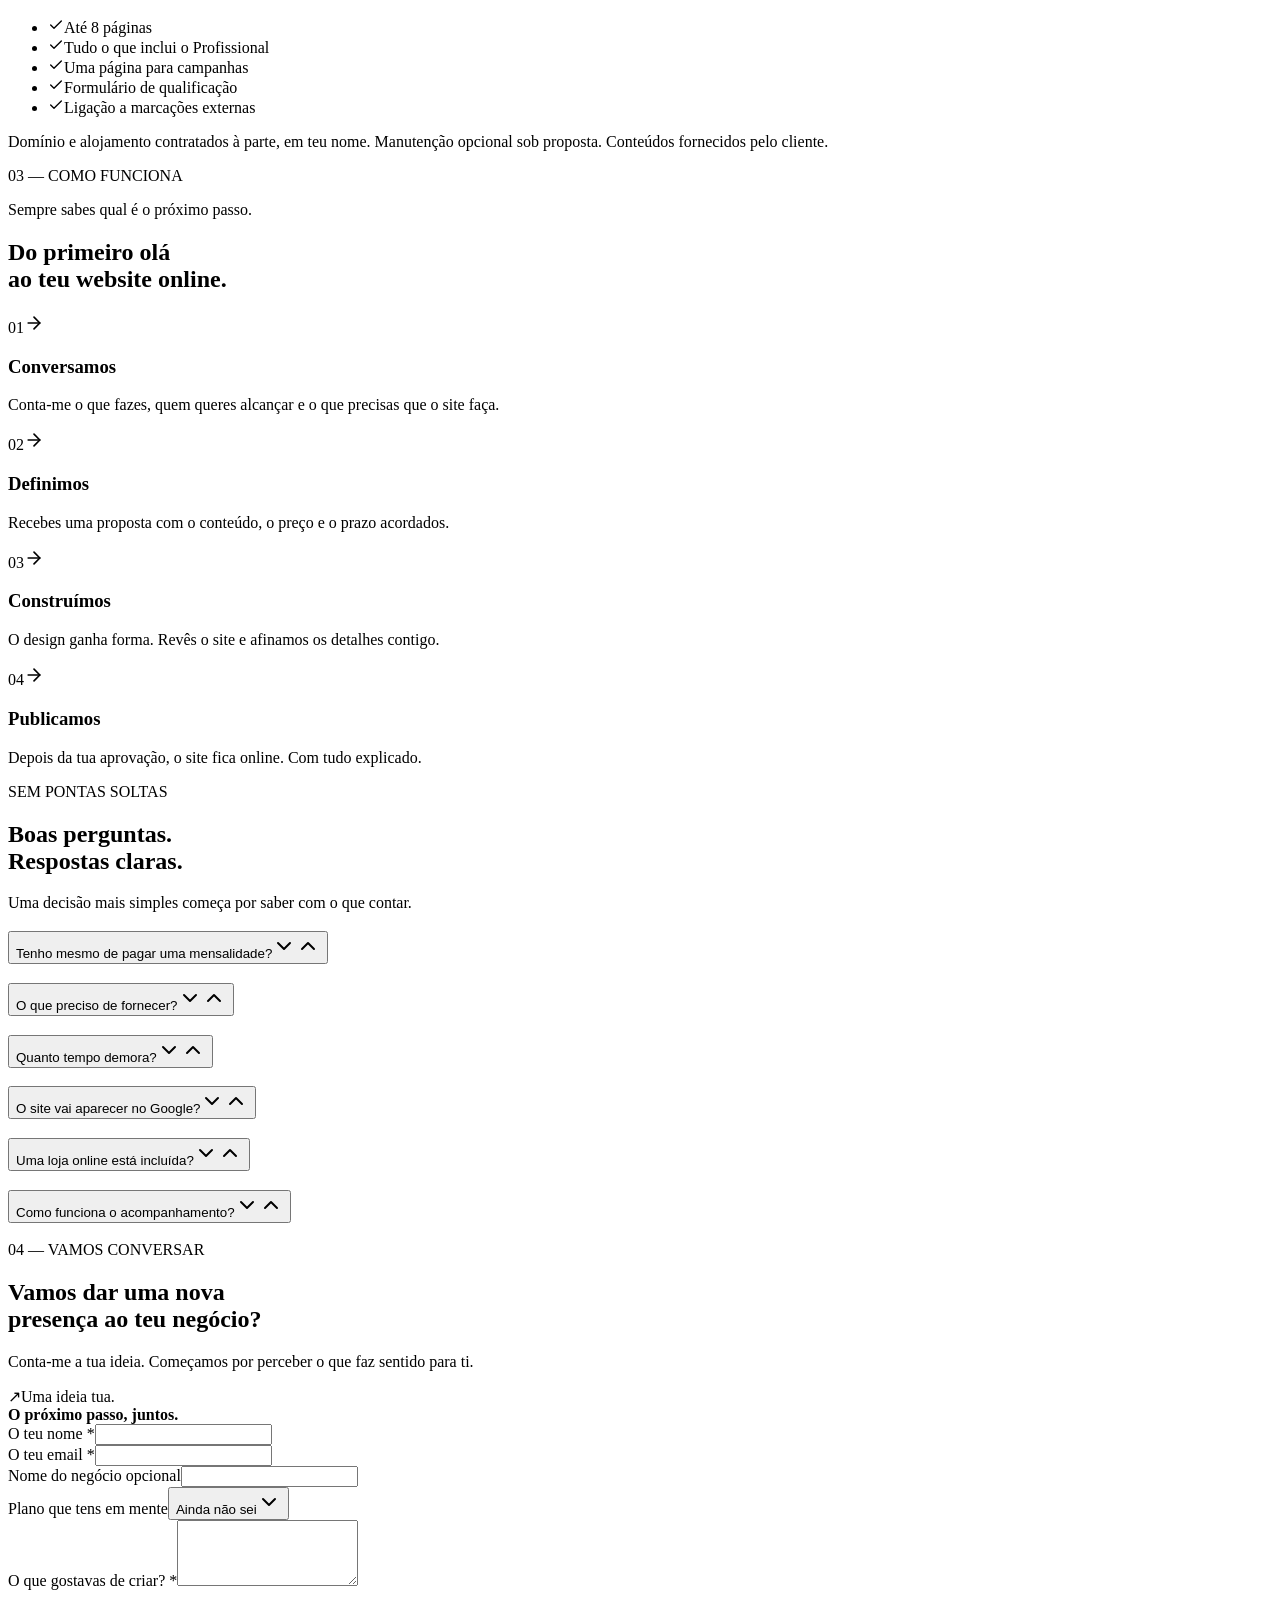
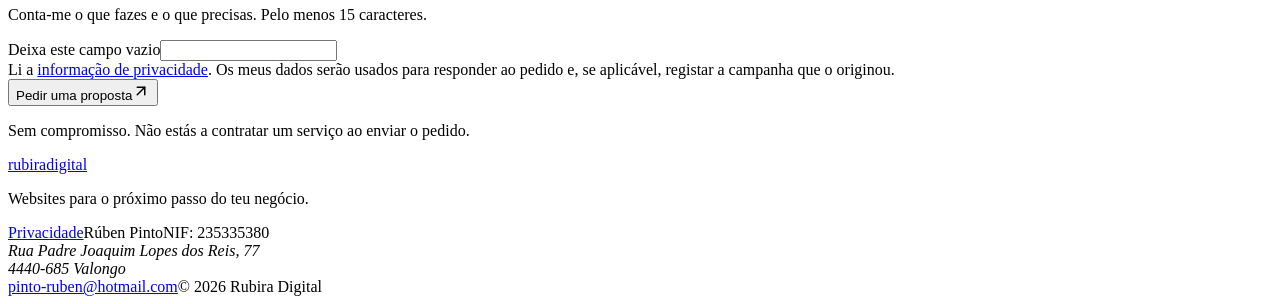
==== commit 61ed75ec: "Atualizar site comercial para Rubira Digital" ====
--- a/index.html
+++ b/index.html
@@ -1,148 +1,131 @@
-<!doctype html>
-<html lang="pt-PT">
-<head>
-  <meta charset="utf-8">
-  <meta name="viewport" content="width=device-width, initial-scale=1">
-  <meta name="theme-color" content="#061a2d">
-  <meta name="description" content="A Impulso Digital cria websites à medida, sites institucionais e aplicações móveis modernas para fazer o seu negócio crescer.">
-  <meta property="og:title" content="Impulso Digital — O impulso certo para crescer online">
-  <meta property="og:description" content="Websites e aplicações móveis criados à medida do seu negócio.">
-  <meta property="og:image" content="assets/og.png">
-  <meta name="twitter:card" content="summary_large_image">
-  <title>Impulso Digital | Websites e aplicações móveis</title>
-  <link rel="preconnect" href="https://fonts.googleapis.com">
-  <link rel="preconnect" href="https://fonts.gstatic.com" crossorigin>
-  <link href="https://fonts.googleapis.com/css2?family=Manrope:wght@400;500;600;700;800&display=swap" rel="stylesheet">
-  <link rel="stylesheet" href="assets/site.css">
-</head>
-<body>
-  <a class="skip-link" href="#conteudo">Saltar para o conteúdo</a>
-  <header class="site-header" id="inicio">
-    <nav class="nav shell" aria-label="Navegação principal">
-      <a class="brand" href="#inicio" aria-label="Impulso Digital, início">
-        <span class="brand-mark" aria-hidden="true">ID</span>
-        <span>Impulso <b>Digital</b></span>
-      </a>
-      <button class="menu-button" type="button" aria-expanded="false" aria-controls="nav-links"><span></span><span></span><span></span><span class="sr-only">Abrir menu</span></button>
-      <div class="nav-links" id="nav-links">
-        <a href="#servicos">Serviços</a>
-        <a href="#templates">Templates</a>
-        <a href="#processo">Processo</a>
-        <a class="nav-cta" href="#contacto">Falar connosco</a>
-      </div>
-    </nav>
-  </header>
+<!DOCTYPE html><html lang="pt-PT"><head><meta charSet="utf-8"/><meta name="viewport" content="width=device-width, initial-scale=1"/><link rel="stylesheet" href="/impulso-digital/_next/static/css/index.DiPPYuWM.css" data-rsc-css-href="/impulso-digital/_next/static/css/index.DiPPYuWM.css" data-precedence="vite-rsc/importer-resources"/><link rel="modulepreload" fetchPriority="low" href="/impulso-digital/_next/static/chunks/index-CCHlqg1m.js"/><script src="/impulso-digital/_next/static/chunks/rolldown-runtime-hePW80VL.js" type="module" async=""></script><script src="/impulso-digital/_next/static/chunks/framework-DTZGTDtF.js" type="module" async=""></script><script src="/impulso-digital/_next/static/chunks/vinext-D1CKZHVC.js" type="module" async=""></script><link rel="modulepreload" href="/impulso-digital/_next/static/chunks/layout-segment-context-BDqvJpPt.js" crossorigin=""/><link rel="modulepreload" href="/impulso-digital/_next/static/chunks/page-DJr1-DmT.js" crossorigin=""/><title>Rubira Digital — Websites para pequenos negócios</title><meta name="description" content="Criação de websites para pequenos negócios. Conhece os serviços da Rubira Digital e pede uma proposta para o teu projeto."/><meta name="robots" content="index, follow"/><meta property="og:title" content="Rubira Digital — Websites para pequenos negócios"/><meta property="og:description" content="Design responsivo, serviços claros e um formulário para dar o primeiro passo no teu projeto."/><meta property="og:url" content="https://impulsodigitalpt.github.io/impulso-digital/"/><meta property="og:site_name" content="Rubira Digital"/><meta property="og:type" content="website"/><meta property="og:locale" content="pt_PT"/><meta name="twitter:card" content="summary"/><meta name="twitter:title" content="Rubira Digital — Websites para pequenos negócios"/><meta name="twitter:description" content="Conhece os serviços e pede uma proposta para o teu website."/><link rel="shortcut icon" href="/impulso-digital/favicon.ico"/><link rel="icon" href="/impulso-digital/favicon.svg" type="image/svg+xml"/><link rel="icon" href="/impulso-digital/favicon-32.png" type="image/png" sizes="32x32"/><link rel="apple-touch-icon" href="/impulso-digital/apple-touch-icon.png" type="image/png" sizes="180x180"/><link rel="canonical" href="https://impulsodigitalpt.github.io/impulso-digital/"/><script>Object.assign(((self[Symbol.for("vinext.navigationRuntime")]??={bootstrap:{routeManifest:null},functions:{}}).bootstrap.rsc??={rsc:[]}),{params:{},nav:{"pathname":"/","searchParams":[]},searchParamsFromBrowser:true})</script><link rel="modulepreload" href="/impulso-digital/_next/static/chunks/index-CCHlqg1m.js" />
+<link rel="preload" href="/impulso-digital/_next/static/_vinext_fonts/geist-8ac0455e797f/geist-98bbbccb.woff2" as="font" type="font/woff2" crossorigin />
+<link rel="preload" href="/impulso-digital/_next/static/_vinext_fonts/geist-mono-00e989178794/geist-mono-013b2f2f.woff2" as="font" type="font/woff2" crossorigin />
+<style data-vinext-fonts>/* cyrillic-ext */
+@font-face {
+  font-family: 'Geist';
+  font-style: normal;
+  font-weight: 100 900;
+  font-display: swap;
+  src: url(/impulso-digital/_next/static/_vinext_fonts/geist-8ac0455e797f/geist-ff2310f5.woff2) format('woff2');
+  unicode-range: U+0460-052F, U+1C80-1C8A, U+20B4, U+2DE0-2DFF, U+A640-A69F, U+FE2E-FE2F;
+}
+/* cyrillic */
+@font-face {
+  font-family: 'Geist';
+  font-style: normal;
+  font-weight: 100 900;
+  font-display: swap;
+  src: url(/impulso-digital/_next/static/_vinext_fonts/geist-8ac0455e797f/geist-875ccdd4.woff2) format('woff2');
+  unicode-range: U+0301, U+0400-045F, U+0490-0491, U+04B0-04B1, U+2116;
+}
+/* vietnamese */
+@font-face {
+  font-family: 'Geist';
+  font-style: normal;
+  font-weight: 100 900;
+  font-display: swap;
+  src: url(/impulso-digital/_next/static/_vinext_fonts/geist-8ac0455e797f/geist-52306abf.woff2) format('woff2');
+  unicode-range: U+0102-0103, U+0110-0111, U+0128-0129, U+0168-0169, U+01A0-01A1, U+01AF-01B0, U+0300-0301, U+0303-0304, U+0308-0309, U+0323, U+0329, U+1EA0-1EF9, U+20AB;
+}
+/* latin-ext */
+@font-face {
+  font-family: 'Geist';
+  font-style: normal;
+  font-weight: 100 900;
+  font-display: swap;
+  src: url(/impulso-digital/_next/static/_vinext_fonts/geist-8ac0455e797f/geist-001175b1.woff2) format('woff2');
+  unicode-range: U+0100-02BA, U+02BD-02C5, U+02C7-02CC, U+02CE-02D7, U+02DD-02FF, U+0304, U+0308, U+0329, U+1D00-1DBF, U+1E00-1E9F, U+1EF2-1EFF, U+2020, U+20A0-20AB, U+20AD-20C0, U+2113, U+2C60-2C7F, U+A720-A7FF;
+}
+/* latin */
+@font-face {
+  font-family: 'Geist';
+  font-style: normal;
+  font-weight: 100 900;
+  font-display: swap;
+  src: url(/impulso-digital/_next/static/_vinext_fonts/geist-8ac0455e797f/geist-98bbbccb.woff2) format('woff2');
+  unicode-range: U+0000-00FF, U+0131, U+0152-0153, U+02BB-02BC, U+02C6, U+02DA, U+02DC, U+0304, U+0308, U+0329, U+2000-206F, U+20AC, U+2122, U+2191, U+2193, U+2212, U+2215, U+FEFF, U+FFFD;
+}
 
-  <main id="conteudo">
-    <section class="hero">
-      <div class="hero-glow glow-one"></div><div class="hero-glow glow-two"></div>
-      <div class="shell hero-grid">
-        <div class="hero-copy reveal">
-          <p class="eyebrow"><span></span> Ideias que ganham movimento</p>
-          <h1>O impulso certo para <em>crescer online.</em></h1>
-          <p class="hero-lead">Criamos websites à medida, sites institucionais e aplicações móveis modernas, intuitivas e preparadas para fazer a sua empresa crescer.</p>
-          <div class="hero-actions">
-            <a class="button primary" href="#contacto">Começar um projeto <span>↗</span></a>
-            <a class="button ghost" href="#templates">Explorar templates</a>
-          </div>
-          <ul class="hero-proof" aria-label="Vantagens">
-            <li><strong>100%</strong><span>à medida</span></li>
-            <li><strong>Web + App</strong><span>num só parceiro</span></li>
-            <li><strong>Mobile-first</strong><span>em todos os ecrãs</span></li>
-          </ul>
-        </div>
-        <div class="hero-visual reveal" aria-label="Soluções digitais em vários dispositivos">
-          <div class="orbit orbit-one"></div><div class="orbit orbit-two"></div>
-          <div class="logo-card"><img src="assets/logo-impulso-digital.png" alt="Símbolo Impulso Digital"></div>
-          <div class="device desktop"><div class="device-bar"><i></i><i></i><i></i></div><div class="screen"><span class="screen-label">WEB</span><b>Presença que<br>faz crescer.</b><div class="screen-line"></div><div class="screen-cards"><i></i><i></i><i></i></div></div></div>
-          <div class="device phone"><div class="phone-notch"></div><div class="app-mark">↗</div><small>APLICAÇÕES</small><b>Sempre<br>à mão.</b><span class="mini-button">Começar</span></div>
-          <div class="status-chip chip-one"><i></i><span><b>Rápido</b><small>Experiência fluida</small></span></div>
-          <div class="status-chip chip-two"><span>✓</span><b>Pronto para crescer</b></div>
-        </div>
-      </div>
-    </section>
+@font-face {
+  font-family: 'Geist Fallback';
+  src: local("Arial");
+  ascent-override: 95.94%;
+  descent-override: 28.16%;
+  line-gap-override: 0.00%;
+  size-adjust: 104.76%;
+}
 
-    <section class="trust-strip" aria-label="Competências">
-      <div class="shell marquee"><span>WEBSITES À MEDIDA</span><i>✦</i><span>APLICAÇÕES MÓVEIS</span><i>✦</i><span>DESIGN RESPONSIVO</span><i>✦</i><span>SOLUÇÕES DIGITAIS</span></div>
-    </section>
+.__font_geist_1u87v14 { font-family: 'Geist', 'Geist Fallback'; font-style: normal; }
 
-    <section class="section services" id="servicos">
-      <div class="shell">
-        <div class="section-heading reveal"><div><p class="eyebrow dark"><span></span> O que fazemos</p><h2>Do primeiro clique<br>ao próximo <em>salto.</em></h2></div><p>Transformamos objetivos de negócio em experiências digitais claras, bonitas e eficazes.</p></div>
-        <div class="service-grid">
-          <article class="service-card featured reveal"><span class="card-number">01</span><div class="service-icon">⌘</div><h3>Websites à medida</h3><p>Landing pages, lojas online, portais e plataformas construídas para os seus objetivos e para a sua marca.</p><a href="#contacto">Quero um website <span>↗</span></a></article>
-          <article class="service-card reveal"><span class="card-number">02</span><div class="service-icon">▯</div><h3>Aplicações móveis</h3><p>Apps intuitivas para iOS e Android, pensadas para acompanhar os seus clientes onde quer que estejam.</p><a href="#contacto">Quero uma aplicação <span>↗</span></a></article>
-          <article class="service-card reveal"><span class="card-number">03</span><div class="service-icon">◆</div><h3>Sites institucionais</h3><p>Uma presença profissional pronta mais depressa, com templates flexíveis e personalização à medida.</p><a href="#templates">Ver templates <span>↗</span></a></article>
-        </div>
-      </div>
-    </section>
+.__variable_geist_1u87v14 { --font-geist-sans: 'Geist', 'Geist Fallback'; }
 
-    <section class="section templates" id="templates">
-      <div class="shell">
-        <div class="section-heading light reveal"><div><p class="eyebrow"><span></span> Templates institucionais</p><h2>Uma base sólida.<br>Uma marca <em>única.</em></h2></div><p>Escolha uma direção visual e nós adaptamos cores, conteúdos, imagens e funcionalidades ao seu negócio.</p></div>
-        <div class="template-grid">
-          <article class="template-card reveal"><div class="template-preview pulse"><div class="mock-nav"></div><div class="mock-copy"><i></i><b></b><b></b><small></small><em></em></div><div class="mock-art"></div></div><div class="template-info"><span>01 / Tecnologia</span><h3>Pulso Digital</h3><p>Dinâmico, tecnológico e orientado à conversão.</p></div></article>
-          <article class="template-card reveal"><div class="template-preview corporate"><div class="mock-nav"></div><div class="mock-copy"><i></i><b></b><b></b><small></small><em></em></div><div class="mock-art"></div></div><div class="template-info"><span>02 / Serviços</span><h3>Confiança Corporativa</h3><p>Sóbrio, claro e construído para transmitir credibilidade.</p></div></article>
-          <article class="template-card reveal"><div class="template-preview studio"><div class="mock-nav"></div><div class="mock-copy"><i></i><b></b><b></b><small></small><em></em></div><div class="mock-art"></div></div><div class="template-info"><span>03 / Criativo</span><h3>Estúdio Expressivo</h3><p>Editorial, ousado e cheio de personalidade.</p></div></article>
-        </div>
-        <div class="template-note reveal"><span>Não encontrou o estilo certo?</span><a href="#contacto">Criamos um design totalmente à medida <b>↗</b></a></div>
-      </div>
-    </section>
+/* cyrillic-ext */
+@font-face {
+  font-family: 'Geist Mono';
+  font-style: normal;
+  font-weight: 100 900;
+  font-display: swap;
+  src: url(/impulso-digital/_next/static/_vinext_fonts/geist-mono-00e989178794/geist-mono-f6b33328.woff2) format('woff2');
+  unicode-range: U+0460-052F, U+1C80-1C8A, U+20B4, U+2DE0-2DFF, U+A640-A69F, U+FE2E-FE2F;
+}
+/* cyrillic */
+@font-face {
+  font-family: 'Geist Mono';
+  font-style: normal;
+  font-weight: 100 900;
+  font-display: swap;
+  src: url(/impulso-digital/_next/static/_vinext_fonts/geist-mono-00e989178794/geist-mono-44e03052.woff2) format('woff2');
+  unicode-range: U+0301, U+0400-045F, U+0490-0491, U+04B0-04B1, U+2116;
+}
+/* symbols2 */
+@font-face {
+  font-family: 'Geist Mono';
+  font-style: normal;
+  font-weight: 100 900;
+  font-display: swap;
+  src: url(/impulso-digital/_next/static/_vinext_fonts/geist-mono-00e989178794/geist-mono-0638449e.woff2) format('woff2');
+  unicode-range: U+2000-2001, U+2004-2008, U+200A, U+23B8-23BD, U+2500-259F;
+}
+/* vietnamese */
+@font-face {
+  font-family: 'Geist Mono';
+  font-style: normal;
+  font-weight: 100 900;
+  font-display: swap;
+  src: url(/impulso-digital/_next/static/_vinext_fonts/geist-mono-00e989178794/geist-mono-971fb274.woff2) format('woff2');
+  unicode-range: U+0102-0103, U+0110-0111, U+0128-0129, U+0168-0169, U+01A0-01A1, U+01AF-01B0, U+0300-0301, U+0303-0304, U+0308-0309, U+0323, U+0329, U+1EA0-1EF9, U+20AB;
+}
+/* latin-ext */
+@font-face {
+  font-family: 'Geist Mono';
+  font-style: normal;
+  font-weight: 100 900;
+  font-display: swap;
+  src: url(/impulso-digital/_next/static/_vinext_fonts/geist-mono-00e989178794/geist-mono-44745446.woff2) format('woff2');
+  unicode-range: U+0100-02BA, U+02BD-02C5, U+02C7-02CC, U+02CE-02D7, U+02DD-02FF, U+0304, U+0308, U+0329, U+1D00-1DBF, U+1E00-1E9F, U+1EF2-1EFF, U+2020, U+20A0-20AB, U+20AD-20C0, U+2113, U+2C60-2C7F, U+A720-A7FF;
+}
+/* latin */
+@font-face {
+  font-family: 'Geist Mono';
+  font-style: normal;
+  font-weight: 100 900;
+  font-display: swap;
+  src: url(/impulso-digital/_next/static/_vinext_fonts/geist-mono-00e989178794/geist-mono-013b2f2f.woff2) format('woff2');
+  unicode-range: U+0000-00FF, U+0131, U+0152-0153, U+02BB-02BC, U+02C6, U+02DA, U+02DC, U+0304, U+0308, U+0329, U+2000-206F, U+20AC, U+2122, U+2191, U+2193, U+2212, U+2215, U+FEFF, U+FFFD;
+}
 
-    <section class="section process" id="processo">
-      <div class="shell process-grid">
-        <div class="process-intro reveal"><p class="eyebrow dark"><span></span> Como trabalhamos</p><h2>Simples para si.<br><em>Rigoroso</em> por trás.</h2><p>Do briefing ao lançamento, cada etapa tem um objetivo claro e mantém-no sempre por dentro do projeto.</p><a class="button ink" href="#contacto">Contar-nos a sua ideia <span>↗</span></a></div>
-        <ol class="steps">
-          <li class="reveal"><span>01</span><div><h3>Descobrir</h3><p>Percebemos o seu negócio, público e objetivos.</p></div></li>
-          <li class="reveal"><span>02</span><div><h3>Desenhar</h3><p>Criamos a experiência e a identidade visual certas.</p></div></li>
-          <li class="reveal"><span>03</span><div><h3>Construir</h3><p>Desenvolvemos com atenção à rapidez e aos detalhes.</p></div></li>
-          <li class="reveal"><span>04</span><div><h3>Lançar</h3><p>Testamos, publicamos e ajudamos a evoluir.</p></div></li>
-        </ol>
-      </div>
-    </section>
+@font-face {
+  font-family: 'Geist Mono Fallback';
+  src: local("Arial");
+  ascent-override: 74.67%;
+  descent-override: 21.92%;
+  line-gap-override: 0.00%;
+  size-adjust: 134.59%;
+}
 
-    <section class="cta-section" id="contacto">
-      <div class="shell cta-wrap reveal">
-        <div class="cta-symbol">↗</div>
-        <p class="eyebrow"><span></span> O próximo passo começa aqui</p>
-        <h2>Tem uma ideia?<br><em>Damos-lhe impulso.</em></h2>
-        <p>Conte-nos o que pretende criar e ajudamos a transformar a sua visão numa solução digital pronta para crescer.</p>
-        <div class="contact-grid">
-          <div class="contact-details">
-            <span class="contact-label">Contacto direto</span>
-            <h3>Vamos conversar sobre o seu projeto.</h3>
-            <p>Explique-nos o que precisa. Respondemos com os próximos passos e uma proposta adequada ao seu negócio.</p>
-            <a href="mailto:pinto-ruben@hotmail.com"><small>Email</small><strong>pinto-ruben@hotmail.com</strong></a>
-            <a href="tel:+351913388843"><small>Telefone</small><strong>913 388 843</strong></a>
-          </div>
-          <form class="project-form" action="https://formsubmit.co/pinto-ruben@hotmail.com" method="POST">
-            <input type="hidden" name="_subject" value="Novo pedido através do site Impulso Digital">
-            <input type="hidden" name="_template" value="table">
-            <input type="hidden" name="_next" value="https://impulsodigitalpt.github.io/impulso-digital/obrigado.html">
-            <input type="hidden" name="_url" value="https://impulsodigitalpt.github.io/impulso-digital/#contacto">
-            <input class="form-honeypot" type="text" name="_honey" tabindex="-1" autocomplete="off">
-            <label>Nome<input type="text" name="Nome" autocomplete="name" required></label>
-            <label>Email<input type="email" name="email" autocomplete="email" required></label>
-            <label>Telefone <span>(opcional)</span><input type="tel" name="Telefone" autocomplete="tel"></label>
-            <label>Serviço
-              <select name="Serviço" required>
-                <option value="">Escolha uma opção</option>
-                <option>Website à medida</option>
-                <option>Site institucional</option>
-                <option>Aplicação móvel</option>
-                <option>Outro projeto digital</option>
-              </select>
-            </label>
-            <label class="form-message">Conte-nos a sua ideia<textarea name="Mensagem" rows="5" required></textarea></label>
-            <button class="button primary large form-submit" type="submit">Pedir uma proposta <span>↗</span></button>
-            <p class="form-note">Ao enviar, os dados serão usados apenas para responder ao seu pedido.</p>
-          </form>
-        </div>
-      </div>
-    </section>
-  </main>
+.__font_geist_mono_165odfv { font-family: 'Geist Mono', 'Geist Mono Fallback'; font-style: normal; }
 
-  <footer class="footer"><div class="shell footer-grid"><a class="brand" href="#inicio"><span class="brand-mark">ID</span><span>Impulso <b>Digital</b></span></a><p>Websites e aplicações que fazem negócios avançar.</p><div><a href="#servicos">Serviços</a><a href="#templates">Templates</a><a href="mailto:pinto-ruben@hotmail.com">Email</a><a href="tel:+351913388843">913 388 843</a></div></div><div class="shell footer-bottom"><span>© <span id="year"></span> Impulso Digital</span><span>Feito com intenção em Portugal.</span></div></footer>
-  <script src="assets/site.js"></script>
-</body>
-</html>
+.__variable_geist_mono_165odfv { --font-geist-mono: 'Geist Mono', 'Geist Mono Fallback'; }
+</style>
+</head><body class="__variable_geist_1u87v14 __variable_geist_mono_165odfv antialiased"><script type="application/ld+json">{"@context":"https://schema.org","@type":"Organization","name":"Rubira Digital","legalName":"Rúben Pinto","taxID":"235335380","email":"pinto-ruben@hotmail.com","url":"https://impulsodigitalpt.github.io/impulso-digital/","description":"Criação de websites para pequenos negócios.","address":{"@type":"PostalAddress","streetAddress":"Rua Padre Joaquim Lopes dos Reis, 77","postalCode":"4440-685","addressLocality":"Valongo","addressCountry":"PT"}}</script><a class="skip-link" href="#conteudo">Saltar para o conteúdo</a><header class="header"><a class="brand" href="#inicio" aria-label="Rubira Digital — início"><span class="brand-mark" aria-hidden="true"><span></span><span></span><span></span></span><span>rubira<span class="brand-light">digital</span></span></a><nav aria-label="Navegação principal" class="nav"><a href="#vantagens">O teu website</a><a href="#planos">Planos e serviços</a><a href="#processo">Como funciona</a></nav><a class="button button-small nav-cta" href="#contacto">Vamos conversar <svg xmlns="http://www.w3.org/2000/svg" width="17" height="17" viewBox="0 0 24 24" fill="none" stroke="currentColor" stroke-width="2" stroke-linecap="round" stroke-linejoin="round" class="lucide lucide-arrow-up-right" aria-hidden="true"><path d="M7 7h10v10"></path><path d="M7 17 17 7"></path></svg></a><button class="menu-toggle" aria-label="Abrir navegação" aria-expanded="false">Menu<!-- --> <svg xmlns="http://www.w3.org/2000/svg" width="20" height="20" viewBox="0 0 24 24" fill="none" stroke="currentColor" stroke-width="2" stroke-linecap="round" stroke-linejoin="round" class="lucide lucide-plus" aria-hidden="true"><path d="M5 12h14"></path><path d="M12 5v14"></path></svg></button></header><main id="conteudo"><section class="hero shell" id="inicio"><div class="hero-copy"><div class="eyebrow"><span class="status-dot"></span> WEBSITES PARA PEQUENOS NEGÓCIOS</div><h1>Rubira Digital</h1><p class="hero-headline">O teu negócio.<br/>Com outra<br/><span>presença.</span><span class="headline-star" aria-hidden="true">✳</span></p><p class="hero-description">Um website que mostra o que fazes, transmite confiança e facilita o próximo contacto. Com âmbito e preço definidos antes de decidires.</p><div class="hero-actions"><a class="button" href="#planos">Encontra o teu plano <svg xmlns="http://www.w3.org/2000/svg" width="19" height="19" viewBox="0 0 24 24" fill="none" stroke="currentColor" stroke-width="2" stroke-linecap="round" stroke-linejoin="round" class="lucide lucide-arrow-up-right" aria-hidden="true"><path d="M7 7h10v10"></path><path d="M7 17 17 7"></path></svg></a><a class="text-link" href="#processo">Como funciona <svg xmlns="http://www.w3.org/2000/svg" width="17" height="17" viewBox="0 0 24 24" fill="none" stroke="currentColor" stroke-width="2" stroke-linecap="round" stroke-linejoin="round" class="lucide lucide-arrow-right" aria-hidden="true"><path d="M5 12h14"></path><path d="m12 5 7 7-7 7"></path></svg></a></div><div class="hero-notes"><span><svg xmlns="http://www.w3.org/2000/svg" width="15" height="15" viewBox="0 0 24 24" fill="none" stroke="currentColor" stroke-width="2" stroke-linecap="round" stroke-linejoin="round" class="lucide lucide-check" aria-hidden="true"><path d="M20 6 9 17l-5-5"></path></svg> Design responsivo</span><span><svg xmlns="http://www.w3.org/2000/svg" width="15" height="15" viewBox="0 0 24 24" fill="none" stroke="currentColor" stroke-width="2" stroke-linecap="round" stroke-linejoin="round" class="lucide lucide-check" aria-hidden="true"><path d="M20 6 9 17l-5-5"></path></svg> Apoio na publicação</span></div></div><div class="hero-visual"><div class="visual-top"><span>UMA NOVA JANELA PARA O TEU NEGÓCIO</span><svg xmlns="http://www.w3.org/2000/svg" width="22" height="22" viewBox="0 0 24 24" fill="none" stroke="currentColor" stroke-width="2" stroke-linecap="round" stroke-linejoin="round" class="lucide lucide-arrow-up-right" aria-hidden="true"><path d="M7 7h10v10"></path><path d="M7 17 17 7"></path></svg></div><div class="abstract-space"><img src="/impulso-digital/images/cobalt-loop.webp" alt="" width="1448" height="1086" loading="lazy" fetchPriority="high" decoding="async" data-nimg="1"/></div><div class="visual-caption"><span>Pequeno negócio.<br/><strong>Grandes possibilidades.</strong></span><span class="visual-index">01 / DIGITAL</span></div><div class="floating-note"><span class="note-icon"><svg xmlns="http://www.w3.org/2000/svg" width="20" height="20" viewBox="0 0 24 24" fill="none" stroke="currentColor" stroke-width="2" stroke-linecap="round" stroke-linejoin="round" class="lucide lucide-earth" aria-hidden="true"><path d="M21.54 15H17a2 2 0 0 0-2 2v4.54"></path><path d="M7 3.34V5a3 3 0 0 0 3 3a2 2 0 0 1 2 2c0 1.1.9 2 2 2a2 2 0 0 0 2-2c0-1.1.9-2 2-2h3.17"></path><path d="M11 21.95V18a2 2 0 0 0-2-2a2 2 0 0 1-2-2v-1a2 2 0 0 0-2-2H2.05"></path><circle cx="12" cy="12" r="10"></circle></svg></span><span>O teu espaço online.<br/><strong>Com a tua identidade.</strong></span><span class="note-dot"></span></div></div></section><div class="benefits-strip"><div class="shell"><span>FEITO PARA O TEU PRÓXIMO PASSO</span><span><svg xmlns="http://www.w3.org/2000/svg" width="18" height="18" viewBox="0 0 24 24" fill="none" stroke="currentColor" stroke-width="2" stroke-linecap="round" stroke-linejoin="round" class="lucide lucide-monitor" aria-hidden="true"><rect width="20" height="14" x="2" y="3" rx="2"></rect><line x1="8" x2="16" y1="21" y2="21"></line><line x1="12" x2="12" y1="17" y2="21"></line></svg> Design com intenção</span><span><svg xmlns="http://www.w3.org/2000/svg" width="18" height="18" viewBox="0 0 24 24" fill="none" stroke="currentColor" stroke-width="2" stroke-linecap="round" stroke-linejoin="round" class="lucide lucide-smartphone" aria-hidden="true"><rect width="14" height="20" x="5" y="2" rx="2" ry="2"></rect><path d="M12 18h.01"></path></svg> Do computador ao telemóvel</span><span><svg xmlns="http://www.w3.org/2000/svg" width="18" height="18" viewBox="0 0 24 24" fill="none" stroke="currentColor" stroke-width="2" stroke-linecap="round" stroke-linejoin="round" class="lucide lucide-mouse-pointer2 lucide-mouse-pointer-2" aria-hidden="true"><path d="M4.037 4.688a.495.495 0 0 1 .651-.651l16 6.5a.5.5 0 0 1-.063.947l-6.124 1.58a2 2 0 0 0-1.438 1.435l-1.579 6.126a.5.5 0 0 1-.947.063z"></path></svg> Contactos sem complicações</span></div></div><section id="vantagens" class="section shell"><div class="section-top"><p class="eyebrow">01 — O TEU WEBSITE</p><span class="section-side">O essencial, bem feito.</span></div><div class="intro-row"><h2>Mais do que estar online.<br/><span>Ser fácil de escolher.</span></h2><p>Quando alguém quer saber mais sobre o teu negócio, dá-lhe um lugar onde encontrar os teus serviços e dar o próximo passo.</p></div><div class="features"><article><span class="feature-icon"><svg xmlns="http://www.w3.org/2000/svg" width="24" height="24" viewBox="0 0 24 24" fill="none" stroke="currentColor" stroke-width="2" stroke-linecap="round" stroke-linejoin="round" class="lucide lucide-layers" aria-hidden="true"><path d="M12.83 2.18a2 2 0 0 0-1.66 0L2.6 6.08a1 1 0 0 0 0 1.83l8.58 3.91a2 2 0 0 0 1.66 0l8.58-3.9a1 1 0 0 0 0-1.83z"></path><path d="M2 12a1 1 0 0 0 .58.91l8.6 3.91a2 2 0 0 0 1.65 0l8.58-3.9A1 1 0 0 0 22 12"></path><path d="M2 17a1 1 0 0 0 .58.91l8.6 3.91a2 2 0 0 0 1.65 0l8.58-3.9A1 1 0 0 0 22 17"></path></svg></span><h3>A tua identidade,<br/> em cada detalhe.</h3><p>Cores, tipografia e estrutura pensadas para apresentar o teu negócio com clareza.</p></article><article><span class="feature-icon"><svg xmlns="http://www.w3.org/2000/svg" width="24" height="24" viewBox="0 0 24 24" fill="none" stroke="currentColor" stroke-width="2" stroke-linecap="round" stroke-linejoin="round" class="lucide lucide-smartphone" aria-hidden="true"><rect width="14" height="20" x="5" y="2" rx="2" ry="2"></rect><path d="M12 18h.01"></path></svg></span><h3>Uma boa experiência.<br/> Em qualquer ecrã.</h3><p>Uma navegação simples e conteúdo legível no telemóvel, tablet e computador.</p></article><article><span class="feature-icon"><svg xmlns="http://www.w3.org/2000/svg" width="24" height="24" viewBox="0 0 24 24" fill="none" stroke="currentColor" stroke-width="2" stroke-linecap="round" stroke-linejoin="round" class="lucide lucide-mouse-pointer2 lucide-mouse-pointer-2" aria-hidden="true"><path d="M4.037 4.688a.495.495 0 0 1 .651-.651l16 6.5a.5.5 0 0 1-.063.947l-6.124 1.58a2 2 0 0 0-1.438 1.435l-1.579 6.126a.5.5 0 0 1-.947.063z"></path></svg></span><h3>Menos passos até<br/> ao primeiro contacto.</h3><p>Chamadas à ação e formulários que ajudam quem visita a explicar o que precisa.</p></article></div></section><section id="planos" class="section pricing-section"><div class="shell"><div class="section-top"><p class="eyebrow">02 — PLANOS E SERVIÇOS</p><span class="section-side">Escolhe como queres começar.</span></div><div class="pricing-head"><h2>Um bom website.<br/><span>Uma proposta clara.</span></h2><p>Conta-me o que precisas.<br/>Recebes o preço total antes de decidir.</p></div><div data-orientation="horizontal" data-activation-direction="none" data-slot="tabs" class="group/tabs flex gap-2 data-horizontal:flex-col"><div data-orientation="horizontal" data-activation-direction="none" role="tablist" data-slot="tabs-list" data-variant="default" aria-label="Modalidade de pagamento" class="group/tabs-list inline-flex w-fit items-center justify-center rounded-lg p-[3px] text-muted-foreground group-data-horizontal/tabs:h-8 group-data-vertical/tabs:h-fit group-data-vertical/tabs:flex-col data-[variant=line]:rounded-none bg-muted pricing-tabs"><button type="button" data-active="" data-orientation="horizontal" data-activation-direction="none" aria-disabled="false" tabindex="-1" role="tab" aria-selected="true" id="base-ui-_R_nhmi_" data-composite-item-active="" data-slot="tabs-trigger" class="relative inline-flex h-[calc(100%-1px)] flex-1 items-center justify-center gap-1.5 rounded-md border border-transparent px-1.5 py-0.5 text-sm font-medium whitespace-nowrap text-foreground/60 transition-all group-data-vertical/tabs:w-full group-data-vertical/tabs:justify-start hover:text-foreground focus-visible:border-ring focus-visible:ring-[3px] focus-visible:ring-ring/50 focus-visible:outline-1 focus-visible:outline-ring disabled:pointer-events-none disabled:opacity-50 has-data-[icon=inline-end]:pr-1 has-data-[icon=inline-start]:pl-1 aria-disabled:pointer-events-none aria-disabled:opacity-50 dark:text-muted-foreground dark:hover:text-foreground group-data-[variant=default]/tabs-list:data-active:shadow-sm group-data-[variant=line]/tabs-list:data-active:shadow-none [&amp;_svg]:pointer-events-none [&amp;_svg]:shrink-0 [&amp;_svg:not([class*=&#x27;size-&#x27;])]:size-4 group-data-[variant=line]/tabs-list:bg-transparent group-data-[variant=line]/tabs-list:data-active:bg-transparent dark:group-data-[variant=line]/tabs-list:data-active:border-transparent dark:group-data-[variant=line]/tabs-list:data-active:bg-transparent data-active:bg-background data-active:text-foreground dark:data-active:border-input dark:data-active:bg-input/30 dark:data-active:text-foreground after:absolute after:bg-foreground after:opacity-0 after:transition-opacity group-data-horizontal/tabs:after:inset-x-0 group-data-horizontal/tabs:after:bottom-[-5px] group-data-horizontal/tabs:after:h-0.5 group-data-vertical/tabs:after:inset-y-0 group-data-vertical/tabs:after:-right-1 group-data-vertical/tabs:after:w-0.5 group-data-[variant=line]/tabs-list:data-active:after:opacity-100">Projeto único</button><button type="button" data-orientation="horizontal" data-activation-direction="none" aria-disabled="false" tabindex="-1" role="tab" aria-selected="false" id="base-ui-_R_17hmi_" data-slot="tabs-trigger" class="relative inline-flex h-[calc(100%-1px)] flex-1 items-center justify-center gap-1.5 rounded-md border border-transparent px-1.5 py-0.5 text-sm font-medium whitespace-nowrap text-foreground/60 transition-all group-data-vertical/tabs:w-full group-data-vertical/tabs:justify-start hover:text-foreground focus-visible:border-ring focus-visible:ring-[3px] focus-visible:ring-ring/50 focus-visible:outline-1 focus-visible:outline-ring disabled:pointer-events-none disabled:opacity-50 has-data-[icon=inline-end]:pr-1 has-data-[icon=inline-start]:pl-1 aria-disabled:pointer-events-none aria-disabled:opacity-50 dark:text-muted-foreground dark:hover:text-foreground group-data-[variant=default]/tabs-list:data-active:shadow-sm group-data-[variant=line]/tabs-list:data-active:shadow-none [&amp;_svg]:pointer-events-none [&amp;_svg]:shrink-0 [&amp;_svg:not([class*=&#x27;size-&#x27;])]:size-4 group-data-[variant=line]/tabs-list:bg-transparent group-data-[variant=line]/tabs-list:data-active:bg-transparent dark:group-data-[variant=line]/tabs-list:data-active:border-transparent dark:group-data-[variant=line]/tabs-list:data-active:bg-transparent data-active:bg-background data-active:text-foreground dark:data-active:border-input dark:data-active:bg-input/30 dark:data-active:text-foreground after:absolute after:bg-foreground after:opacity-0 after:transition-opacity group-data-horizontal/tabs:after:inset-x-0 group-data-horizontal/tabs:after:bottom-[-5px] group-data-horizontal/tabs:after:h-0.5 group-data-vertical/tabs:after:inset-y-0 group-data-vertical/tabs:after:-right-1 group-data-vertical/tabs:after:w-0.5 group-data-[variant=line]/tabs-list:data-active:after:opacity-100">Com acompanhamento</button></div><div data-orientation="horizontal" data-activation-direction="none" id="base-ui-_R_rhmi_" role="tabpanel" tabindex="0" data-index="-1" data-slot="tabs-content" class="flex-1 text-sm outline-none"><div class="price-grid"><article class="price-card "><div class="plan-label"><span>0<!-- -->1</span></div><h3>Essencial</h3><p class="plan-intro">Uma boa primeira impressão.</p><p class="price-detail">Recebes uma proposta com o preço total e os impostos aplicáveis antes de contratar.</p><a href="#contacto" class="button button-outline">Pedir proposta <svg xmlns="http://www.w3.org/2000/svg" width="17" height="17" viewBox="0 0 24 24" fill="none" stroke="currentColor" stroke-width="2" stroke-linecap="round" stroke-linejoin="round" class="lucide lucide-arrow-up-right" aria-hidden="true"><path d="M7 7h10v10"></path><path d="M7 17 17 7"></path></svg></a><div class="plan-includes">O QUE ESTÁ INCLUÍDO</div><ul><li><svg xmlns="http://www.w3.org/2000/svg" width="16" height="16" viewBox="0 0 24 24" fill="none" stroke="currentColor" stroke-width="2" stroke-linecap="round" stroke-linejoin="round" class="lucide lucide-check" aria-hidden="true"><path d="M20 6 9 17l-5-5"></path></svg>1 página com até 6 secções</li><li><svg xmlns="http://www.w3.org/2000/svg" width="16" height="16" viewBox="0 0 24 24" fill="none" stroke="currentColor" stroke-width="2" stroke-linecap="round" stroke-linejoin="round" class="lucide lucide-check" aria-hidden="true"><path d="M20 6 9 17l-5-5"></path></svg>Design adaptado ao teu negócio</li><li><svg xmlns="http://www.w3.org/2000/svg" width="16" height="16" viewBox="0 0 24 24" fill="none" stroke="currentColor" stroke-width="2" stroke-linecap="round" stroke-linejoin="round" class="lucide lucide-check" aria-hidden="true"><path d="M20 6 9 17l-5-5"></path></svg>Versão para telemóvel</li><li><svg xmlns="http://www.w3.org/2000/svg" width="16" height="16" viewBox="0 0 24 24" fill="none" stroke="currentColor" stroke-width="2" stroke-linecap="round" stroke-linejoin="round" class="lucide lucide-check" aria-hidden="true"><path d="M20 6 9 17l-5-5"></path></svg>Formulário de contacto</li><li><svg xmlns="http://www.w3.org/2000/svg" width="16" height="16" viewBox="0 0 24 24" fill="none" stroke="currentColor" stroke-width="2" stroke-linecap="round" stroke-linejoin="round" class="lucide lucide-check" aria-hidden="true"><path d="M20 6 9 17l-5-5"></path></svg>SEO essencial e publicação</li></ul></article><article class="price-card featured"><div class="plan-label"><span>0<!-- -->2</span></div><h3>Profissional</h3><p class="plan-intro">Mais espaço para o teu negócio.</p><p class="price-detail">Recebes uma proposta com o preço total e os impostos aplicáveis antes de contratar.</p><a href="#contacto" class="button ">Pedir proposta <svg xmlns="http://www.w3.org/2000/svg" width="17" height="17" viewBox="0 0 24 24" fill="none" stroke="currentColor" stroke-width="2" stroke-linecap="round" stroke-linejoin="round" class="lucide lucide-arrow-up-right" aria-hidden="true"><path d="M7 7h10v10"></path><path d="M7 17 17 7"></path></svg></a><div class="plan-includes">O QUE ESTÁ INCLUÍDO</div><ul><li><svg xmlns="http://www.w3.org/2000/svg" width="16" height="16" viewBox="0 0 24 24" fill="none" stroke="currentColor" stroke-width="2" stroke-linecap="round" stroke-linejoin="round" class="lucide lucide-check" aria-hidden="true"><path d="M20 6 9 17l-5-5"></path></svg>Até 5 páginas</li><li><svg xmlns="http://www.w3.org/2000/svg" width="16" height="16" viewBox="0 0 24 24" fill="none" stroke="currentColor" stroke-width="2" stroke-linecap="round" stroke-linejoin="round" class="lucide lucide-check" aria-hidden="true"><path d="M20 6 9 17l-5-5"></path></svg>Tudo o que inclui o Essencial</li><li><svg xmlns="http://www.w3.org/2000/svg" width="16" height="16" viewBox="0 0 24 24" fill="none" stroke="currentColor" stroke-width="2" stroke-linecap="round" stroke-linejoin="round" class="lucide lucide-check" aria-hidden="true"><path d="M20 6 9 17l-5-5"></path></svg>Páginas para os teus serviços</li><li><svg xmlns="http://www.w3.org/2000/svg" width="16" height="16" viewBox="0 0 24 24" fill="none" stroke="currentColor" stroke-width="2" stroke-linecap="round" stroke-linejoin="round" class="lucide lucide-check" aria-hidden="true"><path d="M20 6 9 17l-5-5"></path></svg>Galeria de projetos ou produtos</li><li><svg xmlns="http://www.w3.org/2000/svg" width="16" height="16" viewBox="0 0 24 24" fill="none" stroke="currentColor" stroke-width="2" stroke-linecap="round" stroke-linejoin="round" class="lucide lucide-check" aria-hidden="true"><path d="M20 6 9 17l-5-5"></path></svg>Pedidos de orçamento</li></ul></article><article class="price-card "><div class="plan-label"><span>0<!-- -->3</span></div><h3>À medida</h3><p class="plan-intro">Quando precisas de ir mais longe.</p><p class="price-detail">Recebes uma proposta com o preço total e os impostos aplicáveis antes de contratar.</p><a href="#contacto" class="button button-outline">Pedir proposta <svg xmlns="http://www.w3.org/2000/svg" width="17" height="17" viewBox="0 0 24 24" fill="none" stroke="currentColor" stroke-width="2" stroke-linecap="round" stroke-linejoin="round" class="lucide lucide-arrow-up-right" aria-hidden="true"><path d="M7 7h10v10"></path><path d="M7 17 17 7"></path></svg></a><div class="plan-includes">O QUE ESTÁ INCLUÍDO</div><ul><li><svg xmlns="http://www.w3.org/2000/svg" width="16" height="16" viewBox="0 0 24 24" fill="none" stroke="currentColor" stroke-width="2" stroke-linecap="round" stroke-linejoin="round" class="lucide lucide-check" aria-hidden="true"><path d="M20 6 9 17l-5-5"></path></svg>Até 8 páginas</li><li><svg xmlns="http://www.w3.org/2000/svg" width="16" height="16" viewBox="0 0 24 24" fill="none" stroke="currentColor" stroke-width="2" stroke-linecap="round" stroke-linejoin="round" class="lucide lucide-check" aria-hidden="true"><path d="M20 6 9 17l-5-5"></path></svg>Tudo o que inclui o Profissional</li><li><svg xmlns="http://www.w3.org/2000/svg" width="16" height="16" viewBox="0 0 24 24" fill="none" stroke="currentColor" stroke-width="2" stroke-linecap="round" stroke-linejoin="round" class="lucide lucide-check" aria-hidden="true"><path d="M20 6 9 17l-5-5"></path></svg>Uma página para campanhas</li><li><svg xmlns="http://www.w3.org/2000/svg" width="16" height="16" viewBox="0 0 24 24" fill="none" stroke="currentColor" stroke-width="2" stroke-linecap="round" stroke-linejoin="round" class="lucide lucide-check" aria-hidden="true"><path d="M20 6 9 17l-5-5"></path></svg>Formulário de qualificação</li><li><svg xmlns="http://www.w3.org/2000/svg" width="16" height="16" viewBox="0 0 24 24" fill="none" stroke="currentColor" stroke-width="2" stroke-linecap="round" stroke-linejoin="round" class="lucide lucide-check" aria-hidden="true"><path d="M20 6 9 17l-5-5"></path></svg>Ligação a marcações externas</li></ul></article></div><p class="pricing-note">Domínio e alojamento contratados à parte, em teu nome. Manutenção opcional sob proposta.<!-- --> Conteúdos fornecidos pelo cliente.</p></div></div></div></section><section id="processo" class="section shell"><div class="section-top"><p class="eyebrow">03 — COMO FUNCIONA</p><span class="section-side">Sempre sabes qual é o próximo passo.</span></div><h2>Do primeiro olá<br/><span>ao teu website online.</span></h2><div class="steps"><article><div class="step-number">0<!-- -->1<svg xmlns="http://www.w3.org/2000/svg" width="20" height="20" viewBox="0 0 24 24" fill="none" stroke="currentColor" stroke-width="2" stroke-linecap="round" stroke-linejoin="round" class="lucide lucide-arrow-right" aria-hidden="true"><path d="M5 12h14"></path><path d="m12 5 7 7-7 7"></path></svg></div><h3>Conversamos</h3><p>Conta-me o que fazes, quem queres alcançar e o que precisas que o site faça.</p></article><article><div class="step-number">0<!-- -->2<svg xmlns="http://www.w3.org/2000/svg" width="20" height="20" viewBox="0 0 24 24" fill="none" stroke="currentColor" stroke-width="2" stroke-linecap="round" stroke-linejoin="round" class="lucide lucide-arrow-right" aria-hidden="true"><path d="M5 12h14"></path><path d="m12 5 7 7-7 7"></path></svg></div><h3>Definimos</h3><p>Recebes uma proposta com o conteúdo, o preço e o prazo acordados.</p></article><article><div class="step-number">0<!-- -->3<svg xmlns="http://www.w3.org/2000/svg" width="20" height="20" viewBox="0 0 24 24" fill="none" stroke="currentColor" stroke-width="2" stroke-linecap="round" stroke-linejoin="round" class="lucide lucide-arrow-right" aria-hidden="true"><path d="M5 12h14"></path><path d="m12 5 7 7-7 7"></path></svg></div><h3>Construímos</h3><p>O design ganha forma. Revês o site e afinamos os detalhes contigo.</p></article><article><div class="step-number">0<!-- -->4<svg xmlns="http://www.w3.org/2000/svg" width="20" height="20" viewBox="0 0 24 24" fill="none" stroke="currentColor" stroke-width="2" stroke-linecap="round" stroke-linejoin="round" class="lucide lucide-arrow-right" aria-hidden="true"><path d="M5 12h14"></path><path d="m12 5 7 7-7 7"></path></svg></div><h3>Publicamos</h3><p>Depois da tua aprovação, o site fica online. Com tudo explicado.</p></article></div></section><section class="section shell faq-section" id="perguntas"><div><p class="eyebrow">SEM PONTAS SOLTAS</p><h2>Boas perguntas.<br/><span>Respostas claras.</span></h2><p class="faq-intro">Uma decisão mais simples começa por saber com o que contar.</p></div><div data-orientation="vertical" data-slot="accordion" class="flex w-full flex-col faq-list"><div data-orientation="vertical" data-hidden="" data-index="-1" data-closed="" data-slot="accordion-item" class="not-last:border-b"><h3 data-orientation="vertical" data-hidden="" data-index="-1" data-closed="" class="flex"><button type="button" data-value="" data-orientation="vertical" data-hidden="" data-index="-1" tabindex="0" aria-disabled="false" aria-expanded="false" id="base-ui-_R_6pmiH2_" data-slot="accordion-trigger" class="focus-visible:ring-ring/50 focus-visible:border-ring focus-visible:after:border-ring **:data-[slot=accordion-trigger-icon]:text-muted-foreground rounded-lg py-2.5 text-left text-sm font-medium hover:underline focus-visible:ring-3 **:data-[slot=accordion-trigger-icon]:ml-auto **:data-[slot=accordion-trigger-icon]:size-4 group/accordion-trigger relative flex flex-1 items-start justify-between border border-transparent transition-all outline-none aria-disabled:pointer-events-none aria-disabled:opacity-50">Tenho mesmo de pagar uma mensalidade?<svg xmlns="http://www.w3.org/2000/svg" width="24" height="24" viewBox="0 0 24 24" fill="none" stroke="currentColor" stroke-width="2" stroke-linecap="round" stroke-linejoin="round" class="lucide lucide-chevron-down pointer-events-none shrink-0 group-aria-expanded/accordion-trigger:hidden" aria-hidden="true" data-slot="accordion-trigger-icon"><path d="m6 9 6 6 6-6"></path></svg><svg xmlns="http://www.w3.org/2000/svg" width="24" height="24" viewBox="0 0 24 24" fill="none" stroke="currentColor" stroke-width="2" stroke-linecap="round" stroke-linejoin="round" class="lucide lucide-chevron-up pointer-events-none hidden shrink-0 group-aria-expanded/accordion-trigger:inline" aria-hidden="true" data-slot="accordion-trigger-icon"><path d="m18 15-6-6-6 6"></path></svg></button></h3></div><div data-orientation="vertical" data-hidden="" data-index="-1" data-closed="" data-slot="accordion-item" class="not-last:border-b"><h3 data-orientation="vertical" data-hidden="" data-index="-1" data-closed="" class="flex"><button type="button" data-value="" data-orientation="vertical" data-hidden="" data-index="-1" tabindex="0" aria-disabled="false" aria-expanded="false" id="base-ui-_R_apmiH2_" data-slot="accordion-trigger" class="focus-visible:ring-ring/50 focus-visible:border-ring focus-visible:after:border-ring **:data-[slot=accordion-trigger-icon]:text-muted-foreground rounded-lg py-2.5 text-left text-sm font-medium hover:underline focus-visible:ring-3 **:data-[slot=accordion-trigger-icon]:ml-auto **:data-[slot=accordion-trigger-icon]:size-4 group/accordion-trigger relative flex flex-1 items-start justify-between border border-transparent transition-all outline-none aria-disabled:pointer-events-none aria-disabled:opacity-50">O que preciso de fornecer?<svg xmlns="http://www.w3.org/2000/svg" width="24" height="24" viewBox="0 0 24 24" fill="none" stroke="currentColor" stroke-width="2" stroke-linecap="round" stroke-linejoin="round" class="lucide lucide-chevron-down pointer-events-none shrink-0 group-aria-expanded/accordion-trigger:hidden" aria-hidden="true" data-slot="accordion-trigger-icon"><path d="m6 9 6 6 6-6"></path></svg><svg xmlns="http://www.w3.org/2000/svg" width="24" height="24" viewBox="0 0 24 24" fill="none" stroke="currentColor" stroke-width="2" stroke-linecap="round" stroke-linejoin="round" class="lucide lucide-chevron-up pointer-events-none hidden shrink-0 group-aria-expanded/accordion-trigger:inline" aria-hidden="true" data-slot="accordion-trigger-icon"><path d="m18 15-6-6-6 6"></path></svg></button></h3></div><div data-orientation="vertical" data-hidden="" data-index="-1" data-closed="" data-slot="accordion-item" class="not-last:border-b"><h3 data-orientation="vertical" data-hidden="" data-index="-1" data-closed="" class="flex"><button type="button" data-value="" data-orientation="vertical" data-hidden="" data-index="-1" tabindex="0" aria-disabled="false" aria-expanded="false" id="base-ui-_R_epmiH2_" data-slot="accordion-trigger" class="focus-visible:ring-ring/50 focus-visible:border-ring focus-visible:after:border-ring **:data-[slot=accordion-trigger-icon]:text-muted-foreground rounded-lg py-2.5 text-left text-sm font-medium hover:underline focus-visible:ring-3 **:data-[slot=accordion-trigger-icon]:ml-auto **:data-[slot=accordion-trigger-icon]:size-4 group/accordion-trigger relative flex flex-1 items-start justify-between border border-transparent transition-all outline-none aria-disabled:pointer-events-none aria-disabled:opacity-50">Quanto tempo demora?<svg xmlns="http://www.w3.org/2000/svg" width="24" height="24" viewBox="0 0 24 24" fill="none" stroke="currentColor" stroke-width="2" stroke-linecap="round" stroke-linejoin="round" class="lucide lucide-chevron-down pointer-events-none shrink-0 group-aria-expanded/accordion-trigger:hidden" aria-hidden="true" data-slot="accordion-trigger-icon"><path d="m6 9 6 6 6-6"></path></svg><svg xmlns="http://www.w3.org/2000/svg" width="24" height="24" viewBox="0 0 24 24" fill="none" stroke="currentColor" stroke-width="2" stroke-linecap="round" stroke-linejoin="round" class="lucide lucide-chevron-up pointer-events-none hidden shrink-0 group-aria-expanded/accordion-trigger:inline" aria-hidden="true" data-slot="accordion-trigger-icon"><path d="m18 15-6-6-6 6"></path></svg></button></h3></div><div data-orientation="vertical" data-hidden="" data-index="-1" data-closed="" data-slot="accordion-item" class="not-last:border-b"><h3 data-orientation="vertical" data-hidden="" data-index="-1" data-closed="" class="flex"><button type="button" data-value="" data-orientation="vertical" data-hidden="" data-index="-1" tabindex="0" aria-disabled="false" aria-expanded="false" id="base-ui-_R_ipmiH2_" data-slot="accordion-trigger" class="focus-visible:ring-ring/50 focus-visible:border-ring focus-visible:after:border-ring **:data-[slot=accordion-trigger-icon]:text-muted-foreground rounded-lg py-2.5 text-left text-sm font-medium hover:underline focus-visible:ring-3 **:data-[slot=accordion-trigger-icon]:ml-auto **:data-[slot=accordion-trigger-icon]:size-4 group/accordion-trigger relative flex flex-1 items-start justify-between border border-transparent transition-all outline-none aria-disabled:pointer-events-none aria-disabled:opacity-50">O site vai aparecer no Google?<svg xmlns="http://www.w3.org/2000/svg" width="24" height="24" viewBox="0 0 24 24" fill="none" stroke="currentColor" stroke-width="2" stroke-linecap="round" stroke-linejoin="round" class="lucide lucide-chevron-down pointer-events-none shrink-0 group-aria-expanded/accordion-trigger:hidden" aria-hidden="true" data-slot="accordion-trigger-icon"><path d="m6 9 6 6 6-6"></path></svg><svg xmlns="http://www.w3.org/2000/svg" width="24" height="24" viewBox="0 0 24 24" fill="none" stroke="currentColor" stroke-width="2" stroke-linecap="round" stroke-linejoin="round" class="lucide lucide-chevron-up pointer-events-none hidden shrink-0 group-aria-expanded/accordion-trigger:inline" aria-hidden="true" data-slot="accordion-trigger-icon"><path d="m18 15-6-6-6 6"></path></svg></button></h3></div><div data-orientation="vertical" data-hidden="" data-index="-1" data-closed="" data-slot="accordion-item" class="not-last:border-b"><h3 data-orientation="vertical" data-hidden="" data-index="-1" data-closed="" class="flex"><button type="button" data-value="" data-orientation="vertical" data-hidden="" data-index="-1" tabindex="0" aria-disabled="false" aria-expanded="false" id="base-ui-_R_mpmiH2_" data-slot="accordion-trigger" class="focus-visible:ring-ring/50 focus-visible:border-ring focus-visible:after:border-ring **:data-[slot=accordion-trigger-icon]:text-muted-foreground rounded-lg py-2.5 text-left text-sm font-medium hover:underline focus-visible:ring-3 **:data-[slot=accordion-trigger-icon]:ml-auto **:data-[slot=accordion-trigger-icon]:size-4 group/accordion-trigger relative flex flex-1 items-start justify-between border border-transparent transition-all outline-none aria-disabled:pointer-events-none aria-disabled:opacity-50">Uma loja online está incluída?<svg xmlns="http://www.w3.org/2000/svg" width="24" height="24" viewBox="0 0 24 24" fill="none" stroke="currentColor" stroke-width="2" stroke-linecap="round" stroke-linejoin="round" class="lucide lucide-chevron-down pointer-events-none shrink-0 group-aria-expanded/accordion-trigger:hidden" aria-hidden="true" data-slot="accordion-trigger-icon"><path d="m6 9 6 6 6-6"></path></svg><svg xmlns="http://www.w3.org/2000/svg" width="24" height="24" viewBox="0 0 24 24" fill="none" stroke="currentColor" stroke-width="2" stroke-linecap="round" stroke-linejoin="round" class="lucide lucide-chevron-up pointer-events-none hidden shrink-0 group-aria-expanded/accordion-trigger:inline" aria-hidden="true" data-slot="accordion-trigger-icon"><path d="m18 15-6-6-6 6"></path></svg></button></h3></div><div data-orientation="vertical" data-hidden="" data-index="-1" data-closed="" data-slot="accordion-item" class="not-last:border-b"><h3 data-orientation="vertical" data-hidden="" data-index="-1" data-closed="" class="flex"><button type="button" data-value="" data-orientation="vertical" data-hidden="" data-index="-1" tabindex="0" aria-disabled="false" aria-expanded="false" id="base-ui-_R_qpmiH2_" data-slot="accordion-trigger" class="focus-visible:ring-ring/50 focus-visible:border-ring focus-visible:after:border-ring **:data-[slot=accordion-trigger-icon]:text-muted-foreground rounded-lg py-2.5 text-left text-sm font-medium hover:underline focus-visible:ring-3 **:data-[slot=accordion-trigger-icon]:ml-auto **:data-[slot=accordion-trigger-icon]:size-4 group/accordion-trigger relative flex flex-1 items-start justify-between border border-transparent transition-all outline-none aria-disabled:pointer-events-none aria-disabled:opacity-50">Como funciona o acompanhamento?<svg xmlns="http://www.w3.org/2000/svg" width="24" height="24" viewBox="0 0 24 24" fill="none" stroke="currentColor" stroke-width="2" stroke-linecap="round" stroke-linejoin="round" class="lucide lucide-chevron-down pointer-events-none shrink-0 group-aria-expanded/accordion-trigger:hidden" aria-hidden="true" data-slot="accordion-trigger-icon"><path d="m6 9 6 6 6-6"></path></svg><svg xmlns="http://www.w3.org/2000/svg" width="24" height="24" viewBox="0 0 24 24" fill="none" stroke="currentColor" stroke-width="2" stroke-linecap="round" stroke-linejoin="round" class="lucide lucide-chevron-up pointer-events-none hidden shrink-0 group-aria-expanded/accordion-trigger:inline" aria-hidden="true" data-slot="accordion-trigger-icon"><path d="m18 15-6-6-6 6"></path></svg></button></h3></div></div></section><section id="contacto" class="section contact-section"><div class="shell contact-grid"><div class="contact-copy"><p class="eyebrow">04 — VAMOS CONVERSAR</p><h2>Vamos dar uma nova<br/>presença ao teu negócio?</h2><p>Conta-me a tua ideia. Começamos por perceber o que faz sentido para ti.</p><div class="contact-detail"><span class="contact-symbol" aria-hidden="true">↗</span><span>Uma ideia tua.<br/><strong>O próximo passo, juntos.</strong></span></div></div><form class="contact-form" aria-label="Pedir uma proposta"><div class="form-row"><div class="form-field"><label for="contact-name">O teu nome <span>*</span></label><input id="contact-name" data-slot="input" autoComplete="name" minLength="2" maxLength="100" required="" class="h-8 w-full min-w-0 rounded-lg border border-input bg-transparent px-2.5 py-1 text-base transition-colors outline-none file:inline-flex file:h-6 file:border-0 file:bg-transparent file:text-sm file:font-medium file:text-foreground placeholder:text-muted-foreground focus-visible:border-ring focus-visible:ring-3 focus-visible:ring-ring/50 disabled:pointer-events-none disabled:cursor-not-allowed disabled:bg-input/50 disabled:opacity-50 aria-invalid:border-destructive aria-invalid:ring-3 aria-invalid:ring-destructive/20 md:text-sm dark:bg-input/30 dark:disabled:bg-input/80 dark:aria-invalid:border-destructive/50 dark:aria-invalid:ring-destructive/40" name="name"/></div><div class="form-field"><label for="contact-email">O teu email <span>*</span></label><input id="contact-email" type="email" data-slot="input" autoComplete="email" maxLength="254" required="" class="h-8 w-full min-w-0 rounded-lg border border-input bg-transparent px-2.5 py-1 text-base transition-colors outline-none file:inline-flex file:h-6 file:border-0 file:bg-transparent file:text-sm file:font-medium file:text-foreground placeholder:text-muted-foreground focus-visible:border-ring focus-visible:ring-3 focus-visible:ring-ring/50 disabled:pointer-events-none disabled:cursor-not-allowed disabled:bg-input/50 disabled:opacity-50 aria-invalid:border-destructive aria-invalid:ring-3 aria-invalid:ring-destructive/20 md:text-sm dark:bg-input/30 dark:disabled:bg-input/80 dark:aria-invalid:border-destructive/50 dark:aria-invalid:ring-destructive/40" name="email"/></div></div><div class="form-row"><div class="form-field"><label for="contact-business">Nome do negócio <span class="optional">opcional</span></label><input id="contact-business" data-slot="input" autoComplete="organization" maxLength="120" class="h-8 w-full min-w-0 rounded-lg border border-input bg-transparent px-2.5 py-1 text-base transition-colors outline-none file:inline-flex file:h-6 file:border-0 file:bg-transparent file:text-sm file:font-medium file:text-foreground placeholder:text-muted-foreground focus-visible:border-ring focus-visible:ring-3 focus-visible:ring-ring/50 disabled:pointer-events-none disabled:cursor-not-allowed disabled:bg-input/50 disabled:opacity-50 aria-invalid:border-destructive aria-invalid:ring-3 aria-invalid:ring-destructive/20 md:text-sm dark:bg-input/30 dark:disabled:bg-input/80 dark:aria-invalid:border-destructive/50 dark:aria-invalid:ring-destructive/40" name="business"/></div><div class="form-field"><label id="plan-label" for="contact-plan">Plano que tens em mente</label><button type="button" tabindex="0" id="contact-plan" role="combobox" aria-expanded="false" aria-haspopup="listbox" aria-labelledby="plan-label" data-slot="select-trigger" data-size="default" class="flex w-fit items-center justify-between gap-1.5 rounded-lg border border-input bg-transparent py-2 pr-2 pl-2.5 text-sm whitespace-nowrap transition-colors outline-none select-none focus-visible:border-ring focus-visible:ring-3 focus-visible:ring-ring/50 disabled:cursor-not-allowed disabled:opacity-50 aria-invalid:border-destructive aria-invalid:ring-3 aria-invalid:ring-destructive/20 data-placeholder:text-muted-foreground data-[size=default]:h-8 data-[size=sm]:h-7 data-[size=sm]:rounded-[min(var(--radius-md),10px)] *:data-[slot=select-value]:line-clamp-1 *:data-[slot=select-value]:flex *:data-[slot=select-value]:items-center *:data-[slot=select-value]:gap-1.5 dark:bg-input/30 dark:hover:bg-input/50 dark:aria-invalid:border-destructive/50 dark:aria-invalid:ring-destructive/40 [&amp;_svg]:pointer-events-none [&amp;_svg]:shrink-0 [&amp;_svg:not([class*=&#x27;size-&#x27;])]:size-4"><span data-slot="select-value" class="flex flex-1 text-left">Ainda não sei</span><svg xmlns="http://www.w3.org/2000/svg" width="24" height="24" viewBox="0 0 24 24" fill="none" stroke="currentColor" stroke-width="2" stroke-linecap="round" stroke-linejoin="round" class="lucide lucide-chevron-down pointer-events-none size-4 text-muted-foreground" aria-hidden="true"><path d="m6 9 6 6 6-6"></path>▼</svg></button><input id="base-ui-_R_katmi_-hidden-input" style="clip-path:inset(50%);overflow:hidden;white-space:nowrap;border:0;padding:0;width:1px;height:1px;margin:-1px;position:fixed;top:0;left:0" tabindex="-1" aria-hidden="true" value="Ainda não sei"/></div></div><div class="form-field"><label for="contact-message">O que gostavas de criar? <span>*</span></label><textarea data-slot="textarea" class="flex field-sizing-content min-h-16 w-full rounded-lg border border-input bg-transparent px-2.5 py-2 text-base transition-colors outline-none placeholder:text-muted-foreground focus-visible:border-ring focus-visible:ring-3 focus-visible:ring-ring/50 disabled:cursor-not-allowed disabled:bg-input/50 disabled:opacity-50 aria-invalid:border-destructive aria-invalid:ring-3 aria-invalid:ring-destructive/20 md:text-sm dark:bg-input/30 dark:disabled:bg-input/80 dark:aria-invalid:border-destructive/50 dark:aria-invalid:ring-destructive/40" id="contact-message" name="message" minLength="15" maxLength="4000" rows="4" required="" aria-describedby="message-help"></textarea><p id="message-help" class="field-hint">Conta-me o que fazes e o que precisas. Pelo menos 15 caracteres.</p></div><div class="honeypot" aria-hidden="true"><label for="contact-url">Deixa este campo vazio</label><input id="contact-url" tabindex="-1" autoComplete="off" name="website"/></div><div class="consent-row"><span data-unchecked="" role="checkbox" tabindex="0" id="base-ui-_R_2mtmi_" aria-checked="false" aria-required="true" aria-labelledby="consent-description" data-slot="checkbox" class="peer relative flex size-4 shrink-0 items-center justify-center rounded-[4px] border border-input transition-colors outline-none group-has-disabled/field:opacity-50 group-has-[:focus-visible]/field-label:ring-0 group-has-[:focus-visible]/field-label:not-data-checked:border-input after:absolute after:-inset-x-3 after:-inset-y-2 focus-visible:border-ring focus-visible:ring-3 focus-visible:ring-ring/50 disabled:cursor-not-allowed disabled:opacity-50 aria-invalid:border-destructive aria-invalid:ring-3 aria-invalid:ring-destructive/20 aria-invalid:aria-checked:border-primary dark:bg-input/30 dark:aria-invalid:border-destructive/50 dark:aria-invalid:ring-destructive/40 data-checked:border-primary data-checked:bg-primary data-checked:text-primary-foreground group-has-[:focus-visible]/field-label:data-checked:border-primary dark:data-checked:bg-primary"></span><input id="contact-consent" style="clip-path:inset(50%);overflow:hidden;white-space:nowrap;border:0;padding:0;width:1px;height:1px;margin:-1px;position:fixed;top:0;left:0" tabindex="-1" type="checkbox" aria-hidden="true"/><label id="consent-description" for="contact-consent">Li a <a href="/impulso-digital/privacidade/">informação de privacidade</a>. Os meus dados serão usados para responder ao pedido e, se aplicável, registar a campanha que o originou.</label></div><button class="button" type="submit">Pedir uma proposta<svg xmlns="http://www.w3.org/2000/svg" width="18" height="18" viewBox="0 0 24 24" fill="none" stroke="currentColor" stroke-width="2" stroke-linecap="round" stroke-linejoin="round" class="lucide lucide-arrow-up-right" aria-hidden="true"><path d="M7 7h10v10"></path><path d="M7 17 17 7"></path></svg></button><div class="form-feedback idle" role="status" aria-live="polite"><span></span></div><p class="form-footnote">Sem compromisso. Não estás a contratar um serviço ao enviar o pedido.</p></form></div></section></main><footer class="footer shell"><a class="brand" href="#inicio"><span class="brand-mark" aria-hidden="true"><span></span><span></span><span></span></span>rubira<span class="brand-light">digital</span></a><p>Websites para o próximo passo do teu negócio.</p><div class="footer-meta"><a href="/impulso-digital/privacidade/">Privacidade</a><span>Rúben Pinto</span><span>NIF: <!-- -->235335380</span><address>Rua Padre Joaquim Lopes dos Reis, 77<br/>4440-685<!-- --> <!-- -->Valongo</address><a href="mailto:pinto-ruben@hotmail.com">pinto-ruben@hotmail.com</a><span>© <!-- -->2026<!-- --> Rubira Digital</span></div></footer><script type="module" src="/impulso-digital/_next/static/chunks/index-CCHlqg1m.js" id="_R_" async=""></script><script>((self[Symbol.for("vinext.navigationRuntime")]??={bootstrap:{routeManifest:null},functions:{}}).bootstrap.rsc??={rsc:[]}).rsc.push("2:I[\"8c0f216c4604\",[],\"Children\",1]\n")</script><script>((self[Symbol.for("vinext.navigationRuntime")]??={bootstrap:{routeManifest:null},functions:{}}).bootstrap.rsc??={rsc:[]}).rsc.push("3:I[\"593f344dc510\",[],\"GlobalErrorBoundary\",1]\n")</script><script>((self[Symbol.for("vinext.navigationRuntime")]??={bootstrap:{routeManifest:null},functions:{}}).bootstrap.rsc??={rsc:[]}).rsc.push("4:I[\"0b874ad30386\",[],\"default\",1]\n")</script><script>((self[Symbol.for("vinext.navigationRuntime")]??={bootstrap:{routeManifest:null},functions:{}}).bootstrap.rsc??={rsc:[]}).rsc.push("5:I[\"593f344dc510\",[],\"ErrorBoundary\",1]\n")</script><script>((self[Symbol.for("vinext.navigationRuntime")]??={bootstrap:{routeManifest:null},functions:{}}).bootstrap.rsc??={rsc:[]}).rsc.push("6:I[\"15c18cfaeeff\",[],\"LayoutSegmentProvider\",1]\n")</script><script>((self[Symbol.for("vinext.navigationRuntime")]??={bootstrap:{routeManifest:null},functions:{}}).bootstrap.rsc??={rsc:[]}).rsc.push("7:I[\"8c0f216c4604\",[],\"Slot\",1]\n")</script><script>((self[Symbol.for("vinext.navigationRuntime")]??={bootstrap:{routeManifest:null},functions:{}}).bootstrap.rsc??={rsc:[]}).rsc.push("8:I[\"593f344dc510\",[],\"NotFoundBoundary\",1]\n")</script><script>((self[Symbol.for("vinext.navigationRuntime")]??={bootstrap:{routeManifest:null},functions:{}}).bootstrap.rsc??={rsc:[]}).rsc.push(":HL[\"/impulso-digital/_next/static/css/index.DiPPYuWM.css\",\"style\"     ]\n")</script><script>((self[Symbol.for("vinext.navigationRuntime")]??={bootstrap:{routeManifest:null},functions:{}}).bootstrap.rsc??={rsc:[]}).rsc.push("0:{\"page:/\":\"$L1\",\"layout:/\":[[[\"$\",\"link\",\"css:/impulso-digital/_next/static/css/index.DiPPYuWM.css\",{\"rel\":\"stylesheet\",\"precedence\":\"vite-rsc/importer-resources\",\"href\":\"/impulso-digital/_next/static/css/index.DiPPYuWM.css\",\"data-rsc-css-href\":\"/impulso-digital/_next/static/css/index.DiPPYuWM.css\"}],\"$undefined\"],[\"$\",\"html\",null,{\"lang\":\"pt-PT\",\"children\":[\"$\",\"body\",null,{\"className\":\"__variable_geist_1u87v14 __variable_geist_mono_165odfv antialiased\",\"children\":[[\"$\",\"script\",null,{\"type\":\"application/ld+json\",\"dangerouslySetInnerHTML\":{\"__html\":\"{\\\"@context\\\":\\\"https://schema.org\\\",\\\"@type\\\":\\\"Organization\\\",\\\"name\\\":\\\"Rubira Digital\\\",\\\"legalName\\\":\\\"Rúben Pinto\\\",\\\"taxID\\\":\\\"235335380\\\",\\\"email\\\":\\\"pinto-ruben@hotmail.com\\\",\\\"url\\\":\\\"https://impulsodigitalpt.github.io/impulso-digital/\\\",\\\"description\\\":\\\"Criação de websites para pequenos negócios.\\\",\\\"address\\\":{\\\"@type\\\":\\\"PostalAddress\\\",\\\"streetAddress\\\":\\\"Rua Padre Joaquim Lopes dos Reis, 77\\\",\\\"postalCode\\\":\\\"4440-685\\\",\\\"addressLocality\\\":\\\"Valongo\\\",\\\"addressCountry\\\":\\\"PT\\\"}}\"}}],[\"$\",\"$L2\",null,{}]]}]}]],\"route:/\":[[[\"$\",\"meta\",null,{\"charSet\":\"utf-8\"}],[[\"$\",\"title\",\"0\",{\"children\":\"Rubira Digital — Websites para pequenos negócios\"}],[\"$\",\"meta\",\"1\",{\"name\":\"description\",\"content\":\"Criação de websites para pequenos negócios. Conhece os serviços da Rubira Digital e pede uma proposta para o teu projeto.\"}],[\"$\",\"meta\",\"2\",{\"name\":\"robots\",\"content\":\"index, follow\"}],[\"$\",\"meta\",\"3\",{\"property\":\"og:title\",\"content\":\"Rubira Digital — Websites para pequenos negócios\"}],[\"$\",\"meta\",\"4\",{\"property\":\"og:description\",\"content\":\"Design responsivo, serviços claros e um formulário para dar o primeiro passo no teu projeto.\"}],[\"$\",\"meta\",\"5\",{\"property\":\"og:url\",\"content\":\"https://impulsodigitalpt.github.io/impulso-digital/\"}],[\"$\",\"meta\",\"6\",{\"property\":\"og:site_name\",\"content\":\"Rubira Digital\"}],[\"$\",\"meta\",\"7\",{\"property\":\"og:type\",\"content\":\"website\"}],[\"$\",\"meta\",\"8\",{\"property\":\"og:locale\",\"content\":\"pt_PT\"}],[\"$\",\"meta\",\"9\",{\"name\":\"twitter:card\",\"content\":\"summary\"}],[\"$\",\"meta\",\"10\",{\"name\":\"twitter:title\",\"content\":\"Rubira Digital — Websites para pequenos negócios\"}],[\"$\",\"meta\",\"11\",{\"name\":\"twitter:description\",\"content\":\"Conhece os serviços e pede uma proposta para o teu website.\"}],[\"$\",\"link\",\"12\",{\"data-vinext-streamed-icon\":\"$undefined\",\"rel\":\"shortcut icon\",\"href\":\"/impulso-digital/favicon.ico\",\"type\":\"$undefined\",\"sizes\":\"$undefined\",\"color\":\"$undefined\",\"media\":\"$undefined\",\"fetchPriority\":\"$undefined\"}],[\"$\",\"link\",\"13\",{\"data-vinext-streamed-icon\":\"$undefined\",\"rel\":\"icon\",\"href\":\"/impulso-digital/favicon.svg\",\"type\":\"image/svg+xml\",\"sizes\":\"$undefined\",\"color\":\"$undefined\",\"media\":\"$undefined\",\"fetchPriority\":\"$undefined\"}],[\"$\",\"link\",\"14\",{\"data-vinext-streamed-icon\":\"$undefined\",\"rel\":\"icon\",\"href\":\"/impulso-digital/favicon-32.png\",\"type\":\"image/png\",\"sizes\":\"32x32\",\"color\":\"$undefined\",\"media\":\"$undefined\",\"fetchPriority\":\"$undefined\"}],[\"$\",\"link\",\"15\",{\"data-vinext-streamed-icon\":\"$undefined\",\"rel\":\"apple-touch-icon\",\"href\":\"/impulso-digital/apple-touch-icon.png\",\"type\":\"image/png\",\"sizes\":\"180x180\",\"color\":\"$undefined\",\"media\":\"$undefined\",\"fetchPriority\":\"$undefined\"}],[\"$\",\"link\",\"16\",{\"rel\":\"canonical\",\"href\":\"https://impulsodigitalpt.github.io/impulso-digital/\"}]],[[\"$\",\"meta\",\"0\",{\"name\":\"viewport\",\"content\":\"width=device-width, initial-scale=1\"}]]],[\"$\",\"$L3\",null,{\"fallback\":\"$4\",\"children\":[\"$\",\"$L5\",null,{\"fallback\":\"$4\",\"children\":[\"$\",\"$L6\",null,{\"providerId\":\"layout:/\",\"segmentMap\":{\"children\":[]},\"children\":[\"$\",\"$L7\",null,{\"id\":\"layout:/\",\"parallelSlots\":\"$undefined\",\"children\":[\"$\",\"$L8\",null,{\"resetKey\":\"\",\"fallback\":[[\"$\",\"title\",null,{\"children\":\"404: This page could not be found.\"}],[\"$\",\"div\",null,{\"style\":{\"fontFamily\":\"system-ui,\\\"Segoe UI\\\",Roboto,Helvetica,Arial,sans-serif,\\\"Apple Color Emoji\\\",\\\"Segoe UI Emoji\\\"\",\"height\":\"100vh\",\"textAlign\":\"center\",\"display\":\"flex\",\"flexDirection\":\"column\",\"alignItems\":\"center\",\"justifyContent\":\"center\"},\"children\":[\"$\",\"div\",null,{\"children\":[[\"$\",\"style\",null,{\"dangerouslySetInnerHTML\":{\"__html\":\"body{color:#000;background:#fff;margin:0}.next-error-h1{border-right:1px solid rgba(0,0,0,.3)}@media (prefers-color-scheme:dark){body{color:#fff;background:#000}.next-error-h1{border-right:1px solid rgba(255,255,255,.3)}}\"}}],[\"$\",\"h1\",null,{\"className\":\"next-error-h1\",\"style\":{\"display\":\"inline-block\",\"margin\":\"0 20px 0 0\",\"padding\":\"0 23px 0 0\",\"fontSize\":24,\"fontWeight\":500,\"verticalAlign\":\"top\",\"lineHeight\":\"49px\"},\"children\":404}],\"$L9\"]}]}]],\"children\":\"$La\"}]}]}]}]}],null,null],\"__route\":\"route:/\",\"__interceptionContext\":null,\"__layoutIds\":[\"layout:/\"],\"__rootLayout\":\"/\",\"__bfcacheSegmentIdentities\":{\"layout:/\":\"[\\\"layout\\\",\\\"layout:/\\\",\\\"root-boundary:/\\\",\\\"\\\"]\",\"page:/\":\"[\\\"page\\\",\\\"page:/\\\",\\\"root-boundary:/\\\",\\\"\\\"]\"},\"__srcPage\":[\"page\"],\"__layoutFlags\":{\"layout:/\":\"s\"},\"__artifactCompatibility\":{\"schemaVersion\":1,\"graphVersion\":\"app-route-graph:1177fd80f83fa7b0\",\"deploymentVersion\":\"310e4be372613a4ac1bd4184fac484e9\",\"appElementsSchemaVersion\":1,\"rscPayloadSchemaVersion\":1,\"rootBoundaryId\":\"/\",\"renderEpoch\":null}}\n")</script><script>((self[Symbol.for("vinext.navigationRuntime")]??={bootstrap:{routeManifest:null},functions:{}}).bootstrap.rsc??={rsc:[]}).rsc.push("b:I[\"9276801271d6\",[],\"AppRouterScrollTarget\",1]\n")</script><script>((self[Symbol.for("vinext.navigationRuntime")]??={bootstrap:{routeManifest:null},functions:{}}).bootstrap.rsc??={rsc:[]}).rsc.push("c:I[\"593f344dc510\",[],\"RedirectBoundary\",1]\n")</script><script>((self[Symbol.for("vinext.navigationRuntime")]??={bootstrap:{routeManifest:null},functions:{}}).bootstrap.rsc??={rsc:[]}).rsc.push("9:[\"$\",\"div\",null,{\"style\":{\"display\":\"inline-block\"},\"children\":[\"$\",\"h2\",null,{\"style\":{\"fontSize\":14,\"fontWeight\":400,\"lineHeight\":\"49px\",\"margin\":0},\"children\":\"This page could not be found.\"}]}]\n")</script><script>((self[Symbol.for("vinext.navigationRuntime")]??={bootstrap:{routeManifest:null},functions:{}}).bootstrap.rsc??={rsc:[]}).rsc.push("a:[\"$\",\"$Lb\",null,{\"children\":[\"$\",\"$Lc\",null,{\"children\":[[\"$\",\"$L6\",null,{\"providerId\":\"page:/\",\"segmentMap\":{\"children\":[\"__PAGE__\"]},\"children\":[\"$\",\"$L7\",null,{\"id\":\"page:/\"}]}],null]}]}]\n")</script><script>((self[Symbol.for("vinext.navigationRuntime")]??={bootstrap:{routeManifest:null},functions:{}}).bootstrap.rsc??={rsc:[]}).rsc.push("d:I[\"6efdf509a785\",[],\"default\",1]\n")</script><script>((self[Symbol.for("vinext.navigationRuntime")]??={bootstrap:{routeManifest:null},functions:{}}).bootstrap.rsc??={rsc:[]}).rsc.push("1:[\"$\",\"$Ld\",null,{\"params\":\"$@e\",\"searchParams\":\"$@f\"}]\n")</script><script>((self[Symbol.for("vinext.navigationRuntime")]??={bootstrap:{routeManifest:null},functions:{}}).bootstrap.rsc??={rsc:[]}).rsc.push("e:{}\n")</script><script>((self[Symbol.for("vinext.navigationRuntime")]??={bootstrap:{routeManifest:null},functions:{}}).bootstrap.rsc??={rsc:[]}).rsc.push("f:{}\n")</script><script>Object.assign(((self[Symbol.for("vinext.navigationRuntime")]??={bootstrap:{routeManifest:null},functions:{}}).bootstrap.rsc??={rsc:[]}),{"initialCacheKind":"dynamic"});((self[Symbol.for("vinext.navigationRuntime")]??={bootstrap:{routeManifest:null},functions:{}}).bootstrap.rsc??={rsc:[]}).done=true</script></body></html>
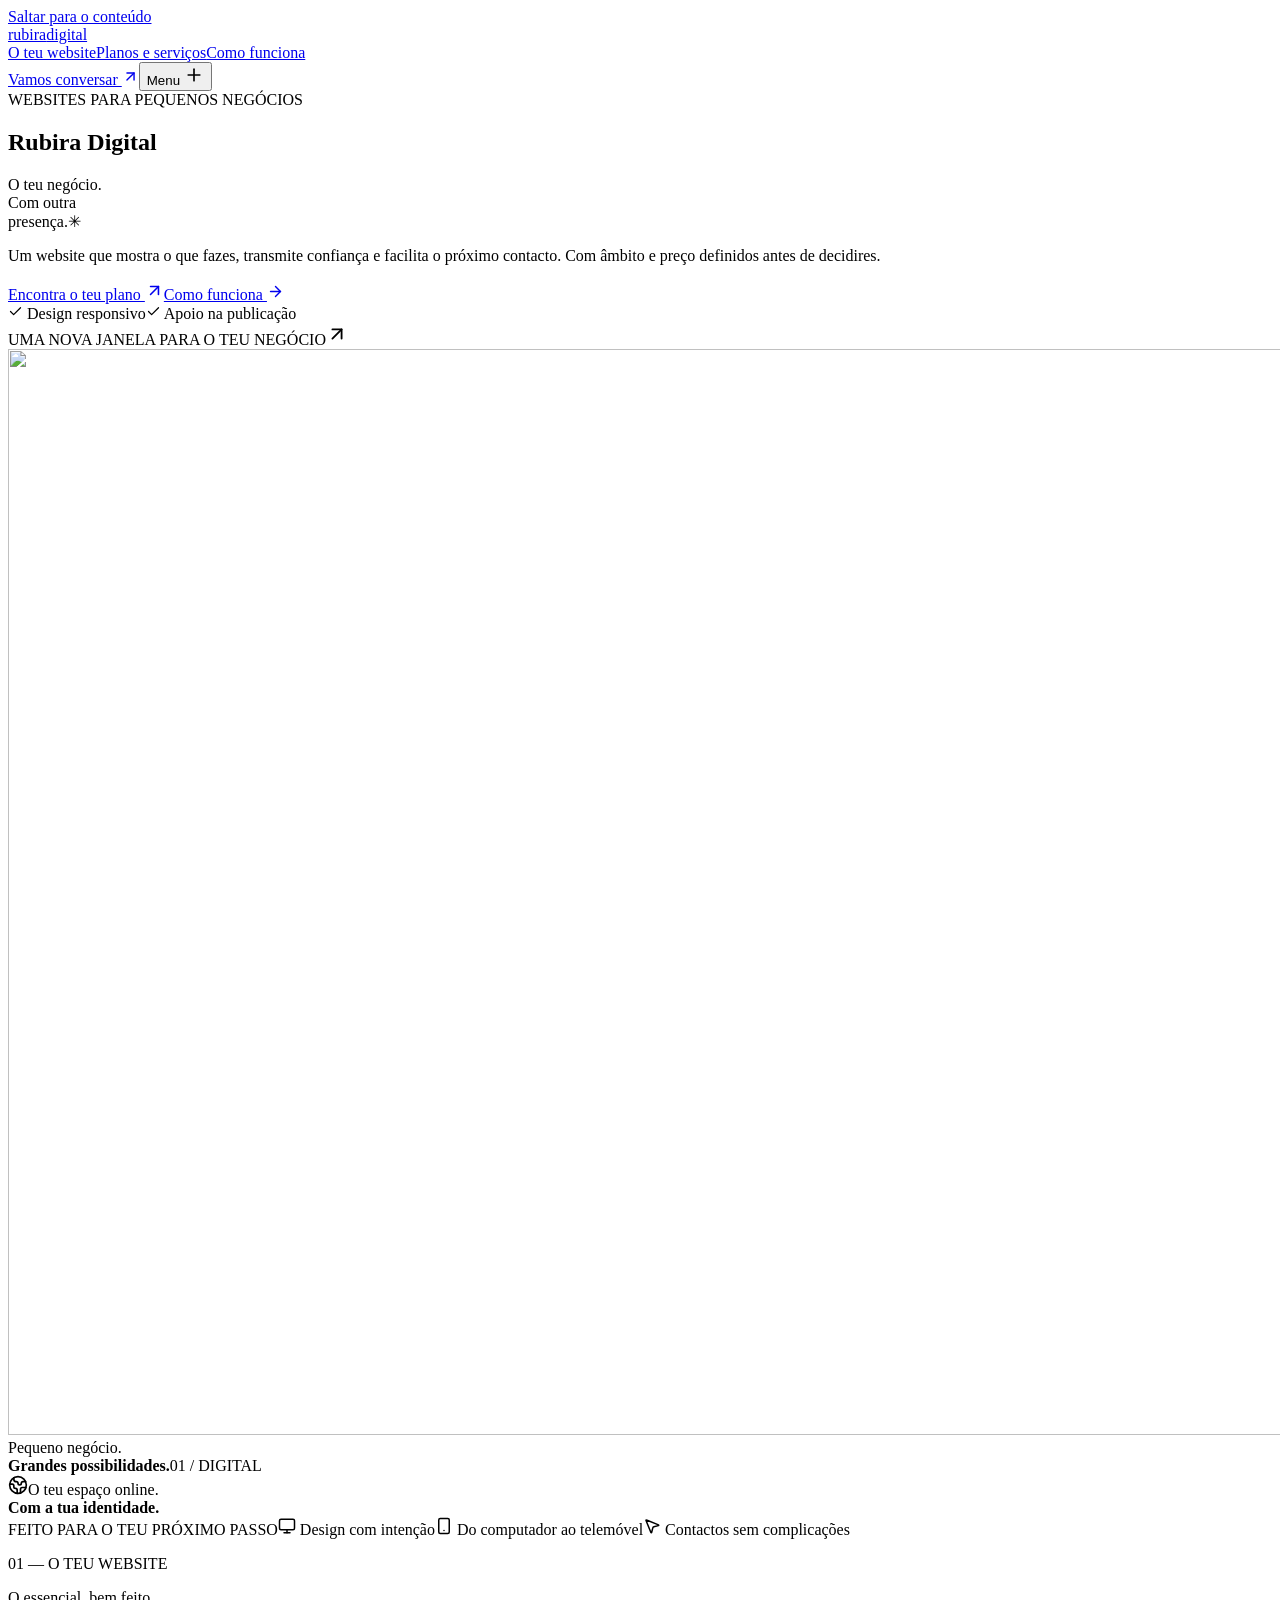
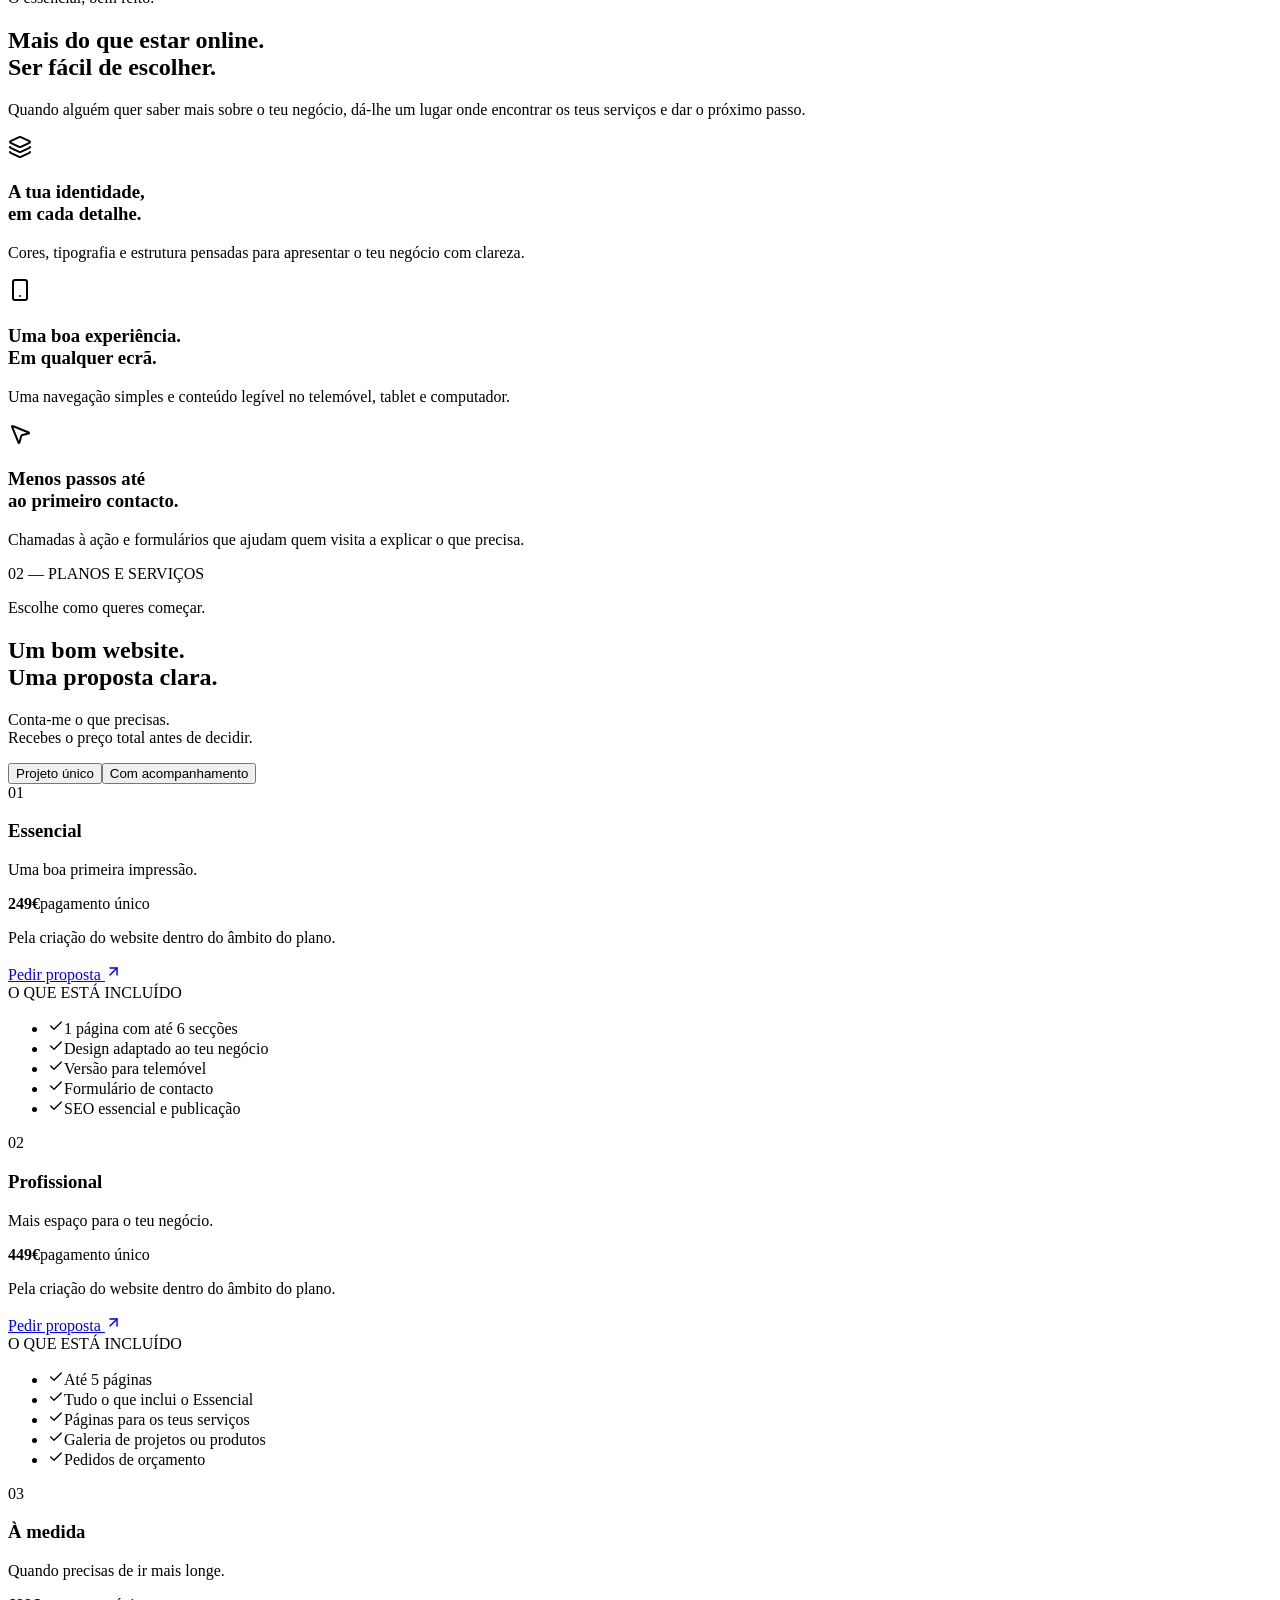
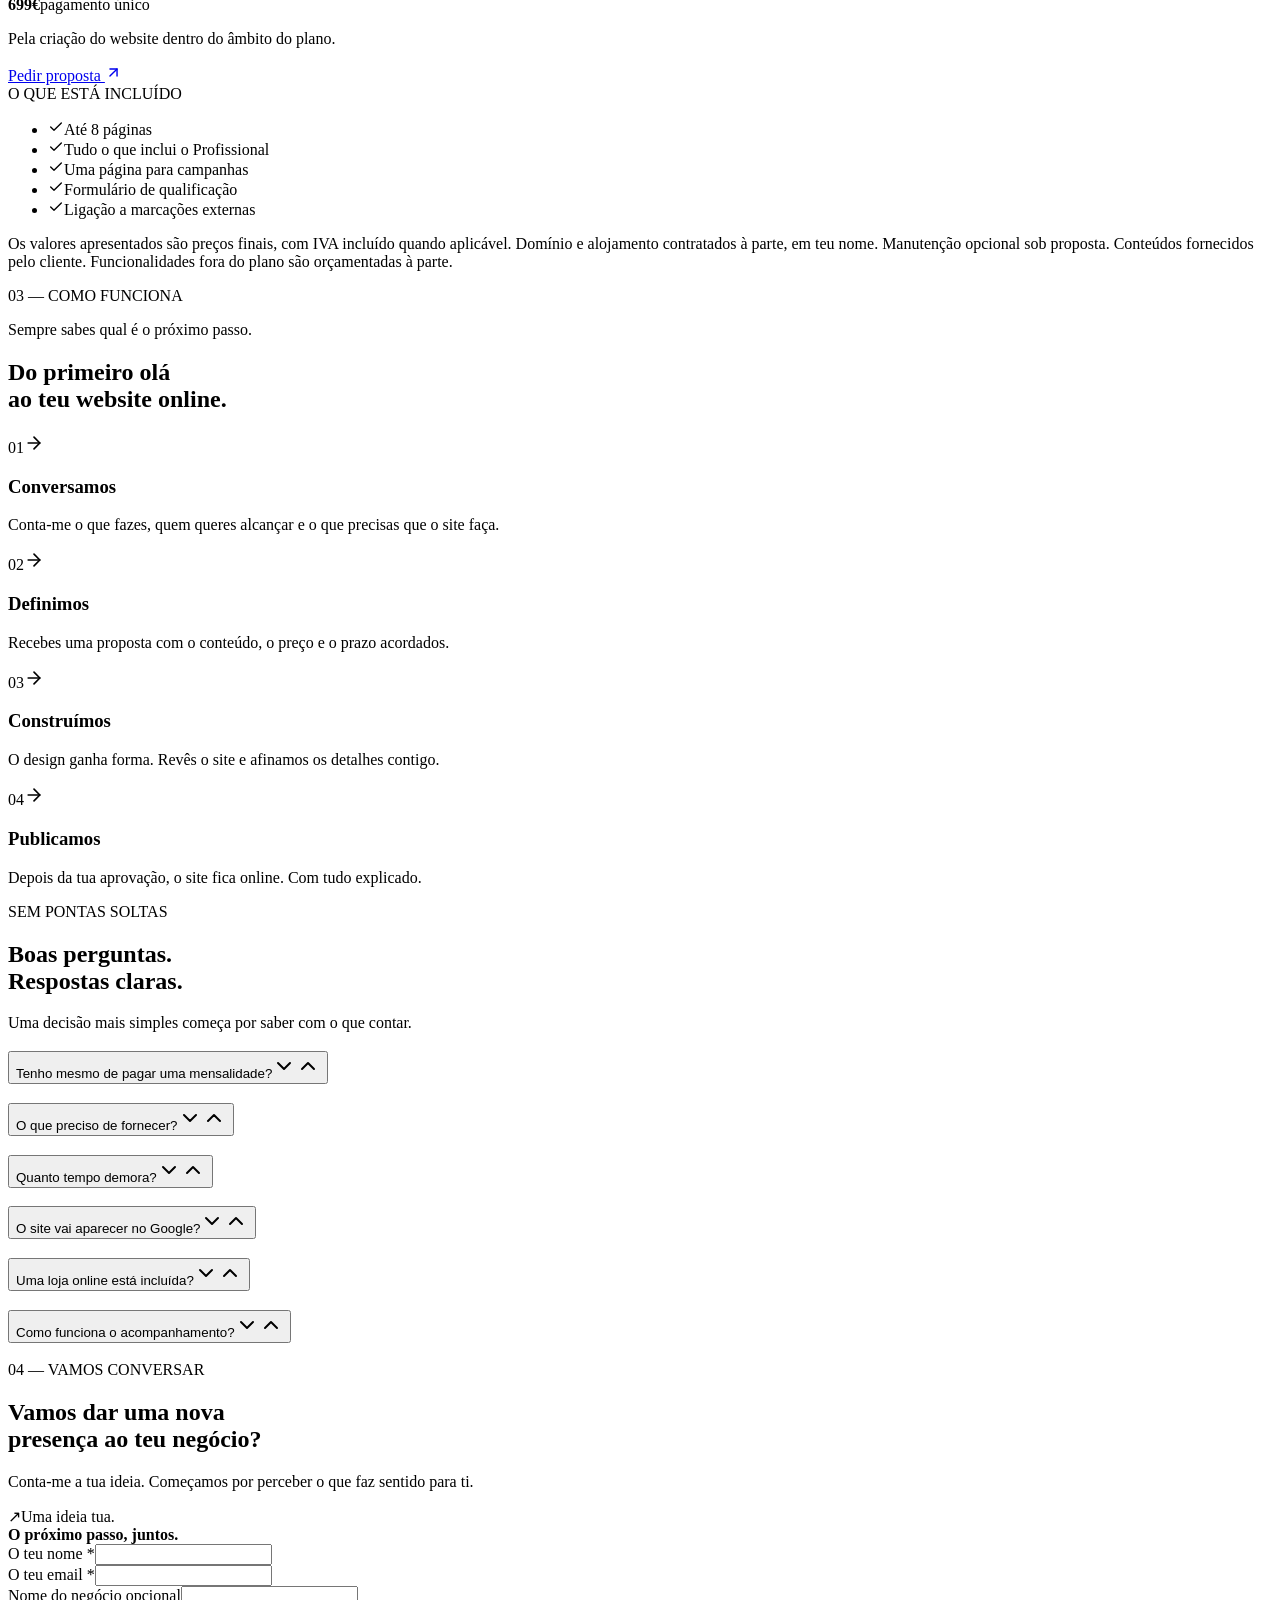
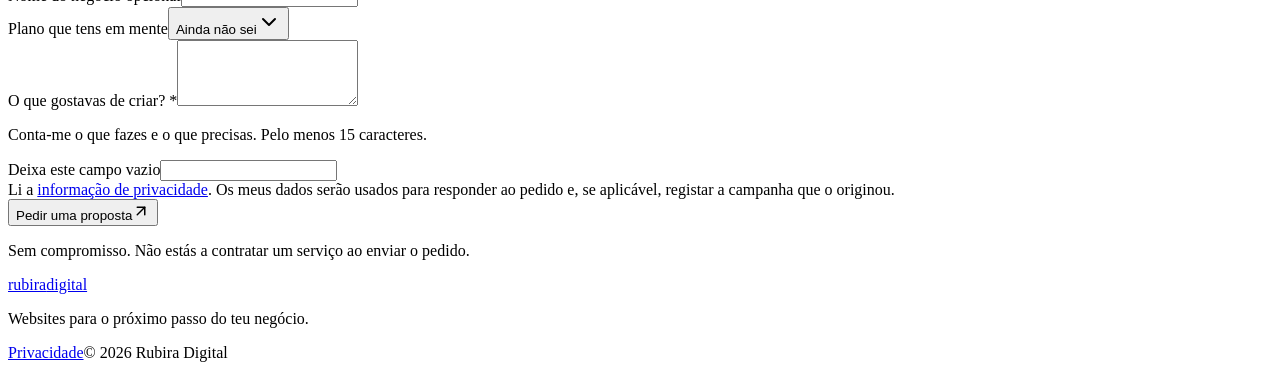
==== commit d79940fe: "Atualizar site comercial para Rubira Digital" ====
--- a/index.html
+++ b/index.html
@@ -1,4 +1,4 @@
-<!DOCTYPE html><html lang="pt-PT"><head><meta charSet="utf-8"/><meta name="viewport" content="width=device-width, initial-scale=1"/><link rel="stylesheet" href="/impulso-digital/_next/static/css/index.DiPPYuWM.css" data-rsc-css-href="/impulso-digital/_next/static/css/index.DiPPYuWM.css" data-precedence="vite-rsc/importer-resources"/><link rel="modulepreload" fetchPriority="low" href="/impulso-digital/_next/static/chunks/index-CCHlqg1m.js"/><script src="/impulso-digital/_next/static/chunks/rolldown-runtime-hePW80VL.js" type="module" async=""></script><script src="/impulso-digital/_next/static/chunks/framework-DTZGTDtF.js" type="module" async=""></script><script src="/impulso-digital/_next/static/chunks/vinext-D1CKZHVC.js" type="module" async=""></script><link rel="modulepreload" href="/impulso-digital/_next/static/chunks/layout-segment-context-BDqvJpPt.js" crossorigin=""/><link rel="modulepreload" href="/impulso-digital/_next/static/chunks/page-DJr1-DmT.js" crossorigin=""/><title>Rubira Digital — Websites para pequenos negócios</title><meta name="description" content="Criação de websites para pequenos negócios. Conhece os serviços da Rubira Digital e pede uma proposta para o teu projeto."/><meta name="robots" content="index, follow"/><meta property="og:title" content="Rubira Digital — Websites para pequenos negócios"/><meta property="og:description" content="Design responsivo, serviços claros e um formulário para dar o primeiro passo no teu projeto."/><meta property="og:url" content="https://impulsodigitalpt.github.io/impulso-digital/"/><meta property="og:site_name" content="Rubira Digital"/><meta property="og:type" content="website"/><meta property="og:locale" content="pt_PT"/><meta name="twitter:card" content="summary"/><meta name="twitter:title" content="Rubira Digital — Websites para pequenos negócios"/><meta name="twitter:description" content="Conhece os serviços e pede uma proposta para o teu website."/><link rel="shortcut icon" href="/impulso-digital/favicon.ico"/><link rel="icon" href="/impulso-digital/favicon.svg" type="image/svg+xml"/><link rel="icon" href="/impulso-digital/favicon-32.png" type="image/png" sizes="32x32"/><link rel="apple-touch-icon" href="/impulso-digital/apple-touch-icon.png" type="image/png" sizes="180x180"/><link rel="canonical" href="https://impulsodigitalpt.github.io/impulso-digital/"/><script>Object.assign(((self[Symbol.for("vinext.navigationRuntime")]??={bootstrap:{routeManifest:null},functions:{}}).bootstrap.rsc??={rsc:[]}),{params:{},nav:{"pathname":"/","searchParams":[]},searchParamsFromBrowser:true})</script><link rel="modulepreload" href="/impulso-digital/_next/static/chunks/index-CCHlqg1m.js" />
+<!DOCTYPE html><html lang="pt-PT"><head><meta charSet="utf-8"/><meta name="viewport" content="width=device-width, initial-scale=1"/><link rel="stylesheet" href="/impulso-digital/_next/static/css/index.BKMUhrfI.css" data-rsc-css-href="/impulso-digital/_next/static/css/index.BKMUhrfI.css" data-precedence="vite-rsc/importer-resources"/><link rel="modulepreload" fetchPriority="low" href="/impulso-digital/_next/static/chunks/index-CI8IQUvx.js"/><script src="/impulso-digital/_next/static/chunks/rolldown-runtime-hePW80VL.js" type="module" async=""></script><script src="/impulso-digital/_next/static/chunks/framework-DTZGTDtF.js" type="module" async=""></script><script src="/impulso-digital/_next/static/chunks/vinext-cP4t7iQn.js" type="module" async=""></script><link rel="modulepreload" href="/impulso-digital/_next/static/chunks/layout-segment-context-C1z9L4o9.js" crossorigin=""/><link rel="modulepreload" href="/impulso-digital/_next/static/chunks/page-DOy0VQRU.js" crossorigin=""/><title>Rubira Digital — Websites para pequenos negócios</title><meta name="description" content="Criação de websites para pequenos negócios. Conhece os serviços da Rubira Digital e pede uma proposta para o teu projeto."/><meta name="robots" content="index, follow"/><meta property="og:title" content="Rubira Digital — Websites para pequenos negócios"/><meta property="og:description" content="Design responsivo, serviços claros e um formulário para dar o primeiro passo no teu projeto."/><meta property="og:url" content="https://impulsodigitalpt.github.io/impulso-digital/"/><meta property="og:site_name" content="Rubira Digital"/><meta property="og:type" content="website"/><meta property="og:locale" content="pt_PT"/><meta name="twitter:card" content="summary"/><meta name="twitter:title" content="Rubira Digital — Websites para pequenos negócios"/><meta name="twitter:description" content="Conhece os serviços e pede uma proposta para o teu website."/><link rel="shortcut icon" href="/impulso-digital/favicon.ico"/><link rel="icon" href="/impulso-digital/favicon.svg" type="image/svg+xml"/><link rel="icon" href="/impulso-digital/favicon-32.png" type="image/png" sizes="32x32"/><link rel="apple-touch-icon" href="/impulso-digital/apple-touch-icon.png" type="image/png" sizes="180x180"/><link rel="canonical" href="https://impulsodigitalpt.github.io/impulso-digital/"/><script>Object.assign(((self[Symbol.for("vinext.navigationRuntime")]??={bootstrap:{routeManifest:null},functions:{}}).bootstrap.rsc??={rsc:[]}),{params:{},nav:{"pathname":"/","searchParams":[]},searchParamsFromBrowser:true})</script><link rel="modulepreload" href="/impulso-digital/_next/static/chunks/index-CI8IQUvx.js" />
 <link rel="preload" href="/impulso-digital/_next/static/_vinext_fonts/geist-8ac0455e797f/geist-98bbbccb.woff2" as="font" type="font/woff2" crossorigin />
 <link rel="preload" href="/impulso-digital/_next/static/_vinext_fonts/geist-mono-00e989178794/geist-mono-013b2f2f.woff2" as="font" type="font/woff2" crossorigin />
 <style data-vinext-fonts>/* cyrillic-ext */
@@ -128,4 +128,4 @@
 
 .__variable_geist_mono_165odfv { --font-geist-mono: 'Geist Mono', 'Geist Mono Fallback'; }
 </style>
-</head><body class="__variable_geist_1u87v14 __variable_geist_mono_165odfv antialiased"><script type="application/ld+json">{"@context":"https://schema.org","@type":"Organization","name":"Rubira Digital","legalName":"Rúben Pinto","taxID":"235335380","email":"pinto-ruben@hotmail.com","url":"https://impulsodigitalpt.github.io/impulso-digital/","description":"Criação de websites para pequenos negócios.","address":{"@type":"PostalAddress","streetAddress":"Rua Padre Joaquim Lopes dos Reis, 77","postalCode":"4440-685","addressLocality":"Valongo","addressCountry":"PT"}}</script><a class="skip-link" href="#conteudo">Saltar para o conteúdo</a><header class="header"><a class="brand" href="#inicio" aria-label="Rubira Digital — início"><span class="brand-mark" aria-hidden="true"><span></span><span></span><span></span></span><span>rubira<span class="brand-light">digital</span></span></a><nav aria-label="Navegação principal" class="nav"><a href="#vantagens">O teu website</a><a href="#planos">Planos e serviços</a><a href="#processo">Como funciona</a></nav><a class="button button-small nav-cta" href="#contacto">Vamos conversar <svg xmlns="http://www.w3.org/2000/svg" width="17" height="17" viewBox="0 0 24 24" fill="none" stroke="currentColor" stroke-width="2" stroke-linecap="round" stroke-linejoin="round" class="lucide lucide-arrow-up-right" aria-hidden="true"><path d="M7 7h10v10"></path><path d="M7 17 17 7"></path></svg></a><button class="menu-toggle" aria-label="Abrir navegação" aria-expanded="false">Menu<!-- --> <svg xmlns="http://www.w3.org/2000/svg" width="20" height="20" viewBox="0 0 24 24" fill="none" stroke="currentColor" stroke-width="2" stroke-linecap="round" stroke-linejoin="round" class="lucide lucide-plus" aria-hidden="true"><path d="M5 12h14"></path><path d="M12 5v14"></path></svg></button></header><main id="conteudo"><section class="hero shell" id="inicio"><div class="hero-copy"><div class="eyebrow"><span class="status-dot"></span> WEBSITES PARA PEQUENOS NEGÓCIOS</div><h1>Rubira Digital</h1><p class="hero-headline">O teu negócio.<br/>Com outra<br/><span>presença.</span><span class="headline-star" aria-hidden="true">✳</span></p><p class="hero-description">Um website que mostra o que fazes, transmite confiança e facilita o próximo contacto. Com âmbito e preço definidos antes de decidires.</p><div class="hero-actions"><a class="button" href="#planos">Encontra o teu plano <svg xmlns="http://www.w3.org/2000/svg" width="19" height="19" viewBox="0 0 24 24" fill="none" stroke="currentColor" stroke-width="2" stroke-linecap="round" stroke-linejoin="round" class="lucide lucide-arrow-up-right" aria-hidden="true"><path d="M7 7h10v10"></path><path d="M7 17 17 7"></path></svg></a><a class="text-link" href="#processo">Como funciona <svg xmlns="http://www.w3.org/2000/svg" width="17" height="17" viewBox="0 0 24 24" fill="none" stroke="currentColor" stroke-width="2" stroke-linecap="round" stroke-linejoin="round" class="lucide lucide-arrow-right" aria-hidden="true"><path d="M5 12h14"></path><path d="m12 5 7 7-7 7"></path></svg></a></div><div class="hero-notes"><span><svg xmlns="http://www.w3.org/2000/svg" width="15" height="15" viewBox="0 0 24 24" fill="none" stroke="currentColor" stroke-width="2" stroke-linecap="round" stroke-linejoin="round" class="lucide lucide-check" aria-hidden="true"><path d="M20 6 9 17l-5-5"></path></svg> Design responsivo</span><span><svg xmlns="http://www.w3.org/2000/svg" width="15" height="15" viewBox="0 0 24 24" fill="none" stroke="currentColor" stroke-width="2" stroke-linecap="round" stroke-linejoin="round" class="lucide lucide-check" aria-hidden="true"><path d="M20 6 9 17l-5-5"></path></svg> Apoio na publicação</span></div></div><div class="hero-visual"><div class="visual-top"><span>UMA NOVA JANELA PARA O TEU NEGÓCIO</span><svg xmlns="http://www.w3.org/2000/svg" width="22" height="22" viewBox="0 0 24 24" fill="none" stroke="currentColor" stroke-width="2" stroke-linecap="round" stroke-linejoin="round" class="lucide lucide-arrow-up-right" aria-hidden="true"><path d="M7 7h10v10"></path><path d="M7 17 17 7"></path></svg></div><div class="abstract-space"><img src="/impulso-digital/images/cobalt-loop.webp" alt="" width="1448" height="1086" loading="lazy" fetchPriority="high" decoding="async" data-nimg="1"/></div><div class="visual-caption"><span>Pequeno negócio.<br/><strong>Grandes possibilidades.</strong></span><span class="visual-index">01 / DIGITAL</span></div><div class="floating-note"><span class="note-icon"><svg xmlns="http://www.w3.org/2000/svg" width="20" height="20" viewBox="0 0 24 24" fill="none" stroke="currentColor" stroke-width="2" stroke-linecap="round" stroke-linejoin="round" class="lucide lucide-earth" aria-hidden="true"><path d="M21.54 15H17a2 2 0 0 0-2 2v4.54"></path><path d="M7 3.34V5a3 3 0 0 0 3 3a2 2 0 0 1 2 2c0 1.1.9 2 2 2a2 2 0 0 0 2-2c0-1.1.9-2 2-2h3.17"></path><path d="M11 21.95V18a2 2 0 0 0-2-2a2 2 0 0 1-2-2v-1a2 2 0 0 0-2-2H2.05"></path><circle cx="12" cy="12" r="10"></circle></svg></span><span>O teu espaço online.<br/><strong>Com a tua identidade.</strong></span><span class="note-dot"></span></div></div></section><div class="benefits-strip"><div class="shell"><span>FEITO PARA O TEU PRÓXIMO PASSO</span><span><svg xmlns="http://www.w3.org/2000/svg" width="18" height="18" viewBox="0 0 24 24" fill="none" stroke="currentColor" stroke-width="2" stroke-linecap="round" stroke-linejoin="round" class="lucide lucide-monitor" aria-hidden="true"><rect width="20" height="14" x="2" y="3" rx="2"></rect><line x1="8" x2="16" y1="21" y2="21"></line><line x1="12" x2="12" y1="17" y2="21"></line></svg> Design com intenção</span><span><svg xmlns="http://www.w3.org/2000/svg" width="18" height="18" viewBox="0 0 24 24" fill="none" stroke="currentColor" stroke-width="2" stroke-linecap="round" stroke-linejoin="round" class="lucide lucide-smartphone" aria-hidden="true"><rect width="14" height="20" x="5" y="2" rx="2" ry="2"></rect><path d="M12 18h.01"></path></svg> Do computador ao telemóvel</span><span><svg xmlns="http://www.w3.org/2000/svg" width="18" height="18" viewBox="0 0 24 24" fill="none" stroke="currentColor" stroke-width="2" stroke-linecap="round" stroke-linejoin="round" class="lucide lucide-mouse-pointer2 lucide-mouse-pointer-2" aria-hidden="true"><path d="M4.037 4.688a.495.495 0 0 1 .651-.651l16 6.5a.5.5 0 0 1-.063.947l-6.124 1.58a2 2 0 0 0-1.438 1.435l-1.579 6.126a.5.5 0 0 1-.947.063z"></path></svg> Contactos sem complicações</span></div></div><section id="vantagens" class="section shell"><div class="section-top"><p class="eyebrow">01 — O TEU WEBSITE</p><span class="section-side">O essencial, bem feito.</span></div><div class="intro-row"><h2>Mais do que estar online.<br/><span>Ser fácil de escolher.</span></h2><p>Quando alguém quer saber mais sobre o teu negócio, dá-lhe um lugar onde encontrar os teus serviços e dar o próximo passo.</p></div><div class="features"><article><span class="feature-icon"><svg xmlns="http://www.w3.org/2000/svg" width="24" height="24" viewBox="0 0 24 24" fill="none" stroke="currentColor" stroke-width="2" stroke-linecap="round" stroke-linejoin="round" class="lucide lucide-layers" aria-hidden="true"><path d="M12.83 2.18a2 2 0 0 0-1.66 0L2.6 6.08a1 1 0 0 0 0 1.83l8.58 3.91a2 2 0 0 0 1.66 0l8.58-3.9a1 1 0 0 0 0-1.83z"></path><path d="M2 12a1 1 0 0 0 .58.91l8.6 3.91a2 2 0 0 0 1.65 0l8.58-3.9A1 1 0 0 0 22 12"></path><path d="M2 17a1 1 0 0 0 .58.91l8.6 3.91a2 2 0 0 0 1.65 0l8.58-3.9A1 1 0 0 0 22 17"></path></svg></span><h3>A tua identidade,<br/> em cada detalhe.</h3><p>Cores, tipografia e estrutura pensadas para apresentar o teu negócio com clareza.</p></article><article><span class="feature-icon"><svg xmlns="http://www.w3.org/2000/svg" width="24" height="24" viewBox="0 0 24 24" fill="none" stroke="currentColor" stroke-width="2" stroke-linecap="round" stroke-linejoin="round" class="lucide lucide-smartphone" aria-hidden="true"><rect width="14" height="20" x="5" y="2" rx="2" ry="2"></rect><path d="M12 18h.01"></path></svg></span><h3>Uma boa experiência.<br/> Em qualquer ecrã.</h3><p>Uma navegação simples e conteúdo legível no telemóvel, tablet e computador.</p></article><article><span class="feature-icon"><svg xmlns="http://www.w3.org/2000/svg" width="24" height="24" viewBox="0 0 24 24" fill="none" stroke="currentColor" stroke-width="2" stroke-linecap="round" stroke-linejoin="round" class="lucide lucide-mouse-pointer2 lucide-mouse-pointer-2" aria-hidden="true"><path d="M4.037 4.688a.495.495 0 0 1 .651-.651l16 6.5a.5.5 0 0 1-.063.947l-6.124 1.58a2 2 0 0 0-1.438 1.435l-1.579 6.126a.5.5 0 0 1-.947.063z"></path></svg></span><h3>Menos passos até<br/> ao primeiro contacto.</h3><p>Chamadas à ação e formulários que ajudam quem visita a explicar o que precisa.</p></article></div></section><section id="planos" class="section pricing-section"><div class="shell"><div class="section-top"><p class="eyebrow">02 — PLANOS E SERVIÇOS</p><span class="section-side">Escolhe como queres começar.</span></div><div class="pricing-head"><h2>Um bom website.<br/><span>Uma proposta clara.</span></h2><p>Conta-me o que precisas.<br/>Recebes o preço total antes de decidir.</p></div><div data-orientation="horizontal" data-activation-direction="none" data-slot="tabs" class="group/tabs flex gap-2 data-horizontal:flex-col"><div data-orientation="horizontal" data-activation-direction="none" role="tablist" data-slot="tabs-list" data-variant="default" aria-label="Modalidade de pagamento" class="group/tabs-list inline-flex w-fit items-center justify-center rounded-lg p-[3px] text-muted-foreground group-data-horizontal/tabs:h-8 group-data-vertical/tabs:h-fit group-data-vertical/tabs:flex-col data-[variant=line]:rounded-none bg-muted pricing-tabs"><button type="button" data-active="" data-orientation="horizontal" data-activation-direction="none" aria-disabled="false" tabindex="-1" role="tab" aria-selected="true" id="base-ui-_R_nhmi_" data-composite-item-active="" data-slot="tabs-trigger" class="relative inline-flex h-[calc(100%-1px)] flex-1 items-center justify-center gap-1.5 rounded-md border border-transparent px-1.5 py-0.5 text-sm font-medium whitespace-nowrap text-foreground/60 transition-all group-data-vertical/tabs:w-full group-data-vertical/tabs:justify-start hover:text-foreground focus-visible:border-ring focus-visible:ring-[3px] focus-visible:ring-ring/50 focus-visible:outline-1 focus-visible:outline-ring disabled:pointer-events-none disabled:opacity-50 has-data-[icon=inline-end]:pr-1 has-data-[icon=inline-start]:pl-1 aria-disabled:pointer-events-none aria-disabled:opacity-50 dark:text-muted-foreground dark:hover:text-foreground group-data-[variant=default]/tabs-list:data-active:shadow-sm group-data-[variant=line]/tabs-list:data-active:shadow-none [&amp;_svg]:pointer-events-none [&amp;_svg]:shrink-0 [&amp;_svg:not([class*=&#x27;size-&#x27;])]:size-4 group-data-[variant=line]/tabs-list:bg-transparent group-data-[variant=line]/tabs-list:data-active:bg-transparent dark:group-data-[variant=line]/tabs-list:data-active:border-transparent dark:group-data-[variant=line]/tabs-list:data-active:bg-transparent data-active:bg-background data-active:text-foreground dark:data-active:border-input dark:data-active:bg-input/30 dark:data-active:text-foreground after:absolute after:bg-foreground after:opacity-0 after:transition-opacity group-data-horizontal/tabs:after:inset-x-0 group-data-horizontal/tabs:after:bottom-[-5px] group-data-horizontal/tabs:after:h-0.5 group-data-vertical/tabs:after:inset-y-0 group-data-vertical/tabs:after:-right-1 group-data-vertical/tabs:after:w-0.5 group-data-[variant=line]/tabs-list:data-active:after:opacity-100">Projeto único</button><button type="button" data-orientation="horizontal" data-activation-direction="none" aria-disabled="false" tabindex="-1" role="tab" aria-selected="false" id="base-ui-_R_17hmi_" data-slot="tabs-trigger" class="relative inline-flex h-[calc(100%-1px)] flex-1 items-center justify-center gap-1.5 rounded-md border border-transparent px-1.5 py-0.5 text-sm font-medium whitespace-nowrap text-foreground/60 transition-all group-data-vertical/tabs:w-full group-data-vertical/tabs:justify-start hover:text-foreground focus-visible:border-ring focus-visible:ring-[3px] focus-visible:ring-ring/50 focus-visible:outline-1 focus-visible:outline-ring disabled:pointer-events-none disabled:opacity-50 has-data-[icon=inline-end]:pr-1 has-data-[icon=inline-start]:pl-1 aria-disabled:pointer-events-none aria-disabled:opacity-50 dark:text-muted-foreground dark:hover:text-foreground group-data-[variant=default]/tabs-list:data-active:shadow-sm group-data-[variant=line]/tabs-list:data-active:shadow-none [&amp;_svg]:pointer-events-none [&amp;_svg]:shrink-0 [&amp;_svg:not([class*=&#x27;size-&#x27;])]:size-4 group-data-[variant=line]/tabs-list:bg-transparent group-data-[variant=line]/tabs-list:data-active:bg-transparent dark:group-data-[variant=line]/tabs-list:data-active:border-transparent dark:group-data-[variant=line]/tabs-list:data-active:bg-transparent data-active:bg-background data-active:text-foreground dark:data-active:border-input dark:data-active:bg-input/30 dark:data-active:text-foreground after:absolute after:bg-foreground after:opacity-0 after:transition-opacity group-data-horizontal/tabs:after:inset-x-0 group-data-horizontal/tabs:after:bottom-[-5px] group-data-horizontal/tabs:after:h-0.5 group-data-vertical/tabs:after:inset-y-0 group-data-vertical/tabs:after:-right-1 group-data-vertical/tabs:after:w-0.5 group-data-[variant=line]/tabs-list:data-active:after:opacity-100">Com acompanhamento</button></div><div data-orientation="horizontal" data-activation-direction="none" id="base-ui-_R_rhmi_" role="tabpanel" tabindex="0" data-index="-1" data-slot="tabs-content" class="flex-1 text-sm outline-none"><div class="price-grid"><article class="price-card "><div class="plan-label"><span>0<!-- -->1</span></div><h3>Essencial</h3><p class="plan-intro">Uma boa primeira impressão.</p><p class="price-detail">Recebes uma proposta com o preço total e os impostos aplicáveis antes de contratar.</p><a href="#contacto" class="button button-outline">Pedir proposta <svg xmlns="http://www.w3.org/2000/svg" width="17" height="17" viewBox="0 0 24 24" fill="none" stroke="currentColor" stroke-width="2" stroke-linecap="round" stroke-linejoin="round" class="lucide lucide-arrow-up-right" aria-hidden="true"><path d="M7 7h10v10"></path><path d="M7 17 17 7"></path></svg></a><div class="plan-includes">O QUE ESTÁ INCLUÍDO</div><ul><li><svg xmlns="http://www.w3.org/2000/svg" width="16" height="16" viewBox="0 0 24 24" fill="none" stroke="currentColor" stroke-width="2" stroke-linecap="round" stroke-linejoin="round" class="lucide lucide-check" aria-hidden="true"><path d="M20 6 9 17l-5-5"></path></svg>1 página com até 6 secções</li><li><svg xmlns="http://www.w3.org/2000/svg" width="16" height="16" viewBox="0 0 24 24" fill="none" stroke="currentColor" stroke-width="2" stroke-linecap="round" stroke-linejoin="round" class="lucide lucide-check" aria-hidden="true"><path d="M20 6 9 17l-5-5"></path></svg>Design adaptado ao teu negócio</li><li><svg xmlns="http://www.w3.org/2000/svg" width="16" height="16" viewBox="0 0 24 24" fill="none" stroke="currentColor" stroke-width="2" stroke-linecap="round" stroke-linejoin="round" class="lucide lucide-check" aria-hidden="true"><path d="M20 6 9 17l-5-5"></path></svg>Versão para telemóvel</li><li><svg xmlns="http://www.w3.org/2000/svg" width="16" height="16" viewBox="0 0 24 24" fill="none" stroke="currentColor" stroke-width="2" stroke-linecap="round" stroke-linejoin="round" class="lucide lucide-check" aria-hidden="true"><path d="M20 6 9 17l-5-5"></path></svg>Formulário de contacto</li><li><svg xmlns="http://www.w3.org/2000/svg" width="16" height="16" viewBox="0 0 24 24" fill="none" stroke="currentColor" stroke-width="2" stroke-linecap="round" stroke-linejoin="round" class="lucide lucide-check" aria-hidden="true"><path d="M20 6 9 17l-5-5"></path></svg>SEO essencial e publicação</li></ul></article><article class="price-card featured"><div class="plan-label"><span>0<!-- -->2</span></div><h3>Profissional</h3><p class="plan-intro">Mais espaço para o teu negócio.</p><p class="price-detail">Recebes uma proposta com o preço total e os impostos aplicáveis antes de contratar.</p><a href="#contacto" class="button ">Pedir proposta <svg xmlns="http://www.w3.org/2000/svg" width="17" height="17" viewBox="0 0 24 24" fill="none" stroke="currentColor" stroke-width="2" stroke-linecap="round" stroke-linejoin="round" class="lucide lucide-arrow-up-right" aria-hidden="true"><path d="M7 7h10v10"></path><path d="M7 17 17 7"></path></svg></a><div class="plan-includes">O QUE ESTÁ INCLUÍDO</div><ul><li><svg xmlns="http://www.w3.org/2000/svg" width="16" height="16" viewBox="0 0 24 24" fill="none" stroke="currentColor" stroke-width="2" stroke-linecap="round" stroke-linejoin="round" class="lucide lucide-check" aria-hidden="true"><path d="M20 6 9 17l-5-5"></path></svg>Até 5 páginas</li><li><svg xmlns="http://www.w3.org/2000/svg" width="16" height="16" viewBox="0 0 24 24" fill="none" stroke="currentColor" stroke-width="2" stroke-linecap="round" stroke-linejoin="round" class="lucide lucide-check" aria-hidden="true"><path d="M20 6 9 17l-5-5"></path></svg>Tudo o que inclui o Essencial</li><li><svg xmlns="http://www.w3.org/2000/svg" width="16" height="16" viewBox="0 0 24 24" fill="none" stroke="currentColor" stroke-width="2" stroke-linecap="round" stroke-linejoin="round" class="lucide lucide-check" aria-hidden="true"><path d="M20 6 9 17l-5-5"></path></svg>Páginas para os teus serviços</li><li><svg xmlns="http://www.w3.org/2000/svg" width="16" height="16" viewBox="0 0 24 24" fill="none" stroke="currentColor" stroke-width="2" stroke-linecap="round" stroke-linejoin="round" class="lucide lucide-check" aria-hidden="true"><path d="M20 6 9 17l-5-5"></path></svg>Galeria de projetos ou produtos</li><li><svg xmlns="http://www.w3.org/2000/svg" width="16" height="16" viewBox="0 0 24 24" fill="none" stroke="currentColor" stroke-width="2" stroke-linecap="round" stroke-linejoin="round" class="lucide lucide-check" aria-hidden="true"><path d="M20 6 9 17l-5-5"></path></svg>Pedidos de orçamento</li></ul></article><article class="price-card "><div class="plan-label"><span>0<!-- -->3</span></div><h3>À medida</h3><p class="plan-intro">Quando precisas de ir mais longe.</p><p class="price-detail">Recebes uma proposta com o preço total e os impostos aplicáveis antes de contratar.</p><a href="#contacto" class="button button-outline">Pedir proposta <svg xmlns="http://www.w3.org/2000/svg" width="17" height="17" viewBox="0 0 24 24" fill="none" stroke="currentColor" stroke-width="2" stroke-linecap="round" stroke-linejoin="round" class="lucide lucide-arrow-up-right" aria-hidden="true"><path d="M7 7h10v10"></path><path d="M7 17 17 7"></path></svg></a><div class="plan-includes">O QUE ESTÁ INCLUÍDO</div><ul><li><svg xmlns="http://www.w3.org/2000/svg" width="16" height="16" viewBox="0 0 24 24" fill="none" stroke="currentColor" stroke-width="2" stroke-linecap="round" stroke-linejoin="round" class="lucide lucide-check" aria-hidden="true"><path d="M20 6 9 17l-5-5"></path></svg>Até 8 páginas</li><li><svg xmlns="http://www.w3.org/2000/svg" width="16" height="16" viewBox="0 0 24 24" fill="none" stroke="currentColor" stroke-width="2" stroke-linecap="round" stroke-linejoin="round" class="lucide lucide-check" aria-hidden="true"><path d="M20 6 9 17l-5-5"></path></svg>Tudo o que inclui o Profissional</li><li><svg xmlns="http://www.w3.org/2000/svg" width="16" height="16" viewBox="0 0 24 24" fill="none" stroke="currentColor" stroke-width="2" stroke-linecap="round" stroke-linejoin="round" class="lucide lucide-check" aria-hidden="true"><path d="M20 6 9 17l-5-5"></path></svg>Uma página para campanhas</li><li><svg xmlns="http://www.w3.org/2000/svg" width="16" height="16" viewBox="0 0 24 24" fill="none" stroke="currentColor" stroke-width="2" stroke-linecap="round" stroke-linejoin="round" class="lucide lucide-check" aria-hidden="true"><path d="M20 6 9 17l-5-5"></path></svg>Formulário de qualificação</li><li><svg xmlns="http://www.w3.org/2000/svg" width="16" height="16" viewBox="0 0 24 24" fill="none" stroke="currentColor" stroke-width="2" stroke-linecap="round" stroke-linejoin="round" class="lucide lucide-check" aria-hidden="true"><path d="M20 6 9 17l-5-5"></path></svg>Ligação a marcações externas</li></ul></article></div><p class="pricing-note">Domínio e alojamento contratados à parte, em teu nome. Manutenção opcional sob proposta.<!-- --> Conteúdos fornecidos pelo cliente.</p></div></div></div></section><section id="processo" class="section shell"><div class="section-top"><p class="eyebrow">03 — COMO FUNCIONA</p><span class="section-side">Sempre sabes qual é o próximo passo.</span></div><h2>Do primeiro olá<br/><span>ao teu website online.</span></h2><div class="steps"><article><div class="step-number">0<!-- -->1<svg xmlns="http://www.w3.org/2000/svg" width="20" height="20" viewBox="0 0 24 24" fill="none" stroke="currentColor" stroke-width="2" stroke-linecap="round" stroke-linejoin="round" class="lucide lucide-arrow-right" aria-hidden="true"><path d="M5 12h14"></path><path d="m12 5 7 7-7 7"></path></svg></div><h3>Conversamos</h3><p>Conta-me o que fazes, quem queres alcançar e o que precisas que o site faça.</p></article><article><div class="step-number">0<!-- -->2<svg xmlns="http://www.w3.org/2000/svg" width="20" height="20" viewBox="0 0 24 24" fill="none" stroke="currentColor" stroke-width="2" stroke-linecap="round" stroke-linejoin="round" class="lucide lucide-arrow-right" aria-hidden="true"><path d="M5 12h14"></path><path d="m12 5 7 7-7 7"></path></svg></div><h3>Definimos</h3><p>Recebes uma proposta com o conteúdo, o preço e o prazo acordados.</p></article><article><div class="step-number">0<!-- -->3<svg xmlns="http://www.w3.org/2000/svg" width="20" height="20" viewBox="0 0 24 24" fill="none" stroke="currentColor" stroke-width="2" stroke-linecap="round" stroke-linejoin="round" class="lucide lucide-arrow-right" aria-hidden="true"><path d="M5 12h14"></path><path d="m12 5 7 7-7 7"></path></svg></div><h3>Construímos</h3><p>O design ganha forma. Revês o site e afinamos os detalhes contigo.</p></article><article><div class="step-number">0<!-- -->4<svg xmlns="http://www.w3.org/2000/svg" width="20" height="20" viewBox="0 0 24 24" fill="none" stroke="currentColor" stroke-width="2" stroke-linecap="round" stroke-linejoin="round" class="lucide lucide-arrow-right" aria-hidden="true"><path d="M5 12h14"></path><path d="m12 5 7 7-7 7"></path></svg></div><h3>Publicamos</h3><p>Depois da tua aprovação, o site fica online. Com tudo explicado.</p></article></div></section><section class="section shell faq-section" id="perguntas"><div><p class="eyebrow">SEM PONTAS SOLTAS</p><h2>Boas perguntas.<br/><span>Respostas claras.</span></h2><p class="faq-intro">Uma decisão mais simples começa por saber com o que contar.</p></div><div data-orientation="vertical" data-slot="accordion" class="flex w-full flex-col faq-list"><div data-orientation="vertical" data-hidden="" data-index="-1" data-closed="" data-slot="accordion-item" class="not-last:border-b"><h3 data-orientation="vertical" data-hidden="" data-index="-1" data-closed="" class="flex"><button type="button" data-value="" data-orientation="vertical" data-hidden="" data-index="-1" tabindex="0" aria-disabled="false" aria-expanded="false" id="base-ui-_R_6pmiH2_" data-slot="accordion-trigger" class="focus-visible:ring-ring/50 focus-visible:border-ring focus-visible:after:border-ring **:data-[slot=accordion-trigger-icon]:text-muted-foreground rounded-lg py-2.5 text-left text-sm font-medium hover:underline focus-visible:ring-3 **:data-[slot=accordion-trigger-icon]:ml-auto **:data-[slot=accordion-trigger-icon]:size-4 group/accordion-trigger relative flex flex-1 items-start justify-between border border-transparent transition-all outline-none aria-disabled:pointer-events-none aria-disabled:opacity-50">Tenho mesmo de pagar uma mensalidade?<svg xmlns="http://www.w3.org/2000/svg" width="24" height="24" viewBox="0 0 24 24" fill="none" stroke="currentColor" stroke-width="2" stroke-linecap="round" stroke-linejoin="round" class="lucide lucide-chevron-down pointer-events-none shrink-0 group-aria-expanded/accordion-trigger:hidden" aria-hidden="true" data-slot="accordion-trigger-icon"><path d="m6 9 6 6 6-6"></path></svg><svg xmlns="http://www.w3.org/2000/svg" width="24" height="24" viewBox="0 0 24 24" fill="none" stroke="currentColor" stroke-width="2" stroke-linecap="round" stroke-linejoin="round" class="lucide lucide-chevron-up pointer-events-none hidden shrink-0 group-aria-expanded/accordion-trigger:inline" aria-hidden="true" data-slot="accordion-trigger-icon"><path d="m18 15-6-6-6 6"></path></svg></button></h3></div><div data-orientation="vertical" data-hidden="" data-index="-1" data-closed="" data-slot="accordion-item" class="not-last:border-b"><h3 data-orientation="vertical" data-hidden="" data-index="-1" data-closed="" class="flex"><button type="button" data-value="" data-orientation="vertical" data-hidden="" data-index="-1" tabindex="0" aria-disabled="false" aria-expanded="false" id="base-ui-_R_apmiH2_" data-slot="accordion-trigger" class="focus-visible:ring-ring/50 focus-visible:border-ring focus-visible:after:border-ring **:data-[slot=accordion-trigger-icon]:text-muted-foreground rounded-lg py-2.5 text-left text-sm font-medium hover:underline focus-visible:ring-3 **:data-[slot=accordion-trigger-icon]:ml-auto **:data-[slot=accordion-trigger-icon]:size-4 group/accordion-trigger relative flex flex-1 items-start justify-between border border-transparent transition-all outline-none aria-disabled:pointer-events-none aria-disabled:opacity-50">O que preciso de fornecer?<svg xmlns="http://www.w3.org/2000/svg" width="24" height="24" viewBox="0 0 24 24" fill="none" stroke="currentColor" stroke-width="2" stroke-linecap="round" stroke-linejoin="round" class="lucide lucide-chevron-down pointer-events-none shrink-0 group-aria-expanded/accordion-trigger:hidden" aria-hidden="true" data-slot="accordion-trigger-icon"><path d="m6 9 6 6 6-6"></path></svg><svg xmlns="http://www.w3.org/2000/svg" width="24" height="24" viewBox="0 0 24 24" fill="none" stroke="currentColor" stroke-width="2" stroke-linecap="round" stroke-linejoin="round" class="lucide lucide-chevron-up pointer-events-none hidden shrink-0 group-aria-expanded/accordion-trigger:inline" aria-hidden="true" data-slot="accordion-trigger-icon"><path d="m18 15-6-6-6 6"></path></svg></button></h3></div><div data-orientation="vertical" data-hidden="" data-index="-1" data-closed="" data-slot="accordion-item" class="not-last:border-b"><h3 data-orientation="vertical" data-hidden="" data-index="-1" data-closed="" class="flex"><button type="button" data-value="" data-orientation="vertical" data-hidden="" data-index="-1" tabindex="0" aria-disabled="false" aria-expanded="false" id="base-ui-_R_epmiH2_" data-slot="accordion-trigger" class="focus-visible:ring-ring/50 focus-visible:border-ring focus-visible:after:border-ring **:data-[slot=accordion-trigger-icon]:text-muted-foreground rounded-lg py-2.5 text-left text-sm font-medium hover:underline focus-visible:ring-3 **:data-[slot=accordion-trigger-icon]:ml-auto **:data-[slot=accordion-trigger-icon]:size-4 group/accordion-trigger relative flex flex-1 items-start justify-between border border-transparent transition-all outline-none aria-disabled:pointer-events-none aria-disabled:opacity-50">Quanto tempo demora?<svg xmlns="http://www.w3.org/2000/svg" width="24" height="24" viewBox="0 0 24 24" fill="none" stroke="currentColor" stroke-width="2" stroke-linecap="round" stroke-linejoin="round" class="lucide lucide-chevron-down pointer-events-none shrink-0 group-aria-expanded/accordion-trigger:hidden" aria-hidden="true" data-slot="accordion-trigger-icon"><path d="m6 9 6 6 6-6"></path></svg><svg xmlns="http://www.w3.org/2000/svg" width="24" height="24" viewBox="0 0 24 24" fill="none" stroke="currentColor" stroke-width="2" stroke-linecap="round" stroke-linejoin="round" class="lucide lucide-chevron-up pointer-events-none hidden shrink-0 group-aria-expanded/accordion-trigger:inline" aria-hidden="true" data-slot="accordion-trigger-icon"><path d="m18 15-6-6-6 6"></path></svg></button></h3></div><div data-orientation="vertical" data-hidden="" data-index="-1" data-closed="" data-slot="accordion-item" class="not-last:border-b"><h3 data-orientation="vertical" data-hidden="" data-index="-1" data-closed="" class="flex"><button type="button" data-value="" data-orientation="vertical" data-hidden="" data-index="-1" tabindex="0" aria-disabled="false" aria-expanded="false" id="base-ui-_R_ipmiH2_" data-slot="accordion-trigger" class="focus-visible:ring-ring/50 focus-visible:border-ring focus-visible:after:border-ring **:data-[slot=accordion-trigger-icon]:text-muted-foreground rounded-lg py-2.5 text-left text-sm font-medium hover:underline focus-visible:ring-3 **:data-[slot=accordion-trigger-icon]:ml-auto **:data-[slot=accordion-trigger-icon]:size-4 group/accordion-trigger relative flex flex-1 items-start justify-between border border-transparent transition-all outline-none aria-disabled:pointer-events-none aria-disabled:opacity-50">O site vai aparecer no Google?<svg xmlns="http://www.w3.org/2000/svg" width="24" height="24" viewBox="0 0 24 24" fill="none" stroke="currentColor" stroke-width="2" stroke-linecap="round" stroke-linejoin="round" class="lucide lucide-chevron-down pointer-events-none shrink-0 group-aria-expanded/accordion-trigger:hidden" aria-hidden="true" data-slot="accordion-trigger-icon"><path d="m6 9 6 6 6-6"></path></svg><svg xmlns="http://www.w3.org/2000/svg" width="24" height="24" viewBox="0 0 24 24" fill="none" stroke="currentColor" stroke-width="2" stroke-linecap="round" stroke-linejoin="round" class="lucide lucide-chevron-up pointer-events-none hidden shrink-0 group-aria-expanded/accordion-trigger:inline" aria-hidden="true" data-slot="accordion-trigger-icon"><path d="m18 15-6-6-6 6"></path></svg></button></h3></div><div data-orientation="vertical" data-hidden="" data-index="-1" data-closed="" data-slot="accordion-item" class="not-last:border-b"><h3 data-orientation="vertical" data-hidden="" data-index="-1" data-closed="" class="flex"><button type="button" data-value="" data-orientation="vertical" data-hidden="" data-index="-1" tabindex="0" aria-disabled="false" aria-expanded="false" id="base-ui-_R_mpmiH2_" data-slot="accordion-trigger" class="focus-visible:ring-ring/50 focus-visible:border-ring focus-visible:after:border-ring **:data-[slot=accordion-trigger-icon]:text-muted-foreground rounded-lg py-2.5 text-left text-sm font-medium hover:underline focus-visible:ring-3 **:data-[slot=accordion-trigger-icon]:ml-auto **:data-[slot=accordion-trigger-icon]:size-4 group/accordion-trigger relative flex flex-1 items-start justify-between border border-transparent transition-all outline-none aria-disabled:pointer-events-none aria-disabled:opacity-50">Uma loja online está incluída?<svg xmlns="http://www.w3.org/2000/svg" width="24" height="24" viewBox="0 0 24 24" fill="none" stroke="currentColor" stroke-width="2" stroke-linecap="round" stroke-linejoin="round" class="lucide lucide-chevron-down pointer-events-none shrink-0 group-aria-expanded/accordion-trigger:hidden" aria-hidden="true" data-slot="accordion-trigger-icon"><path d="m6 9 6 6 6-6"></path></svg><svg xmlns="http://www.w3.org/2000/svg" width="24" height="24" viewBox="0 0 24 24" fill="none" stroke="currentColor" stroke-width="2" stroke-linecap="round" stroke-linejoin="round" class="lucide lucide-chevron-up pointer-events-none hidden shrink-0 group-aria-expanded/accordion-trigger:inline" aria-hidden="true" data-slot="accordion-trigger-icon"><path d="m18 15-6-6-6 6"></path></svg></button></h3></div><div data-orientation="vertical" data-hidden="" data-index="-1" data-closed="" data-slot="accordion-item" class="not-last:border-b"><h3 data-orientation="vertical" data-hidden="" data-index="-1" data-closed="" class="flex"><button type="button" data-value="" data-orientation="vertical" data-hidden="" data-index="-1" tabindex="0" aria-disabled="false" aria-expanded="false" id="base-ui-_R_qpmiH2_" data-slot="accordion-trigger" class="focus-visible:ring-ring/50 focus-visible:border-ring focus-visible:after:border-ring **:data-[slot=accordion-trigger-icon]:text-muted-foreground rounded-lg py-2.5 text-left text-sm font-medium hover:underline focus-visible:ring-3 **:data-[slot=accordion-trigger-icon]:ml-auto **:data-[slot=accordion-trigger-icon]:size-4 group/accordion-trigger relative flex flex-1 items-start justify-between border border-transparent transition-all outline-none aria-disabled:pointer-events-none aria-disabled:opacity-50">Como funciona o acompanhamento?<svg xmlns="http://www.w3.org/2000/svg" width="24" height="24" viewBox="0 0 24 24" fill="none" stroke="currentColor" stroke-width="2" stroke-linecap="round" stroke-linejoin="round" class="lucide lucide-chevron-down pointer-events-none shrink-0 group-aria-expanded/accordion-trigger:hidden" aria-hidden="true" data-slot="accordion-trigger-icon"><path d="m6 9 6 6 6-6"></path></svg><svg xmlns="http://www.w3.org/2000/svg" width="24" height="24" viewBox="0 0 24 24" fill="none" stroke="currentColor" stroke-width="2" stroke-linecap="round" stroke-linejoin="round" class="lucide lucide-chevron-up pointer-events-none hidden shrink-0 group-aria-expanded/accordion-trigger:inline" aria-hidden="true" data-slot="accordion-trigger-icon"><path d="m18 15-6-6-6 6"></path></svg></button></h3></div></div></section><section id="contacto" class="section contact-section"><div class="shell contact-grid"><div class="contact-copy"><p class="eyebrow">04 — VAMOS CONVERSAR</p><h2>Vamos dar uma nova<br/>presença ao teu negócio?</h2><p>Conta-me a tua ideia. Começamos por perceber o que faz sentido para ti.</p><div class="contact-detail"><span class="contact-symbol" aria-hidden="true">↗</span><span>Uma ideia tua.<br/><strong>O próximo passo, juntos.</strong></span></div></div><form class="contact-form" aria-label="Pedir uma proposta"><div class="form-row"><div class="form-field"><label for="contact-name">O teu nome <span>*</span></label><input id="contact-name" data-slot="input" autoComplete="name" minLength="2" maxLength="100" required="" class="h-8 w-full min-w-0 rounded-lg border border-input bg-transparent px-2.5 py-1 text-base transition-colors outline-none file:inline-flex file:h-6 file:border-0 file:bg-transparent file:text-sm file:font-medium file:text-foreground placeholder:text-muted-foreground focus-visible:border-ring focus-visible:ring-3 focus-visible:ring-ring/50 disabled:pointer-events-none disabled:cursor-not-allowed disabled:bg-input/50 disabled:opacity-50 aria-invalid:border-destructive aria-invalid:ring-3 aria-invalid:ring-destructive/20 md:text-sm dark:bg-input/30 dark:disabled:bg-input/80 dark:aria-invalid:border-destructive/50 dark:aria-invalid:ring-destructive/40" name="name"/></div><div class="form-field"><label for="contact-email">O teu email <span>*</span></label><input id="contact-email" type="email" data-slot="input" autoComplete="email" maxLength="254" required="" class="h-8 w-full min-w-0 rounded-lg border border-input bg-transparent px-2.5 py-1 text-base transition-colors outline-none file:inline-flex file:h-6 file:border-0 file:bg-transparent file:text-sm file:font-medium file:text-foreground placeholder:text-muted-foreground focus-visible:border-ring focus-visible:ring-3 focus-visible:ring-ring/50 disabled:pointer-events-none disabled:cursor-not-allowed disabled:bg-input/50 disabled:opacity-50 aria-invalid:border-destructive aria-invalid:ring-3 aria-invalid:ring-destructive/20 md:text-sm dark:bg-input/30 dark:disabled:bg-input/80 dark:aria-invalid:border-destructive/50 dark:aria-invalid:ring-destructive/40" name="email"/></div></div><div class="form-row"><div class="form-field"><label for="contact-business">Nome do negócio <span class="optional">opcional</span></label><input id="contact-business" data-slot="input" autoComplete="organization" maxLength="120" class="h-8 w-full min-w-0 rounded-lg border border-input bg-transparent px-2.5 py-1 text-base transition-colors outline-none file:inline-flex file:h-6 file:border-0 file:bg-transparent file:text-sm file:font-medium file:text-foreground placeholder:text-muted-foreground focus-visible:border-ring focus-visible:ring-3 focus-visible:ring-ring/50 disabled:pointer-events-none disabled:cursor-not-allowed disabled:bg-input/50 disabled:opacity-50 aria-invalid:border-destructive aria-invalid:ring-3 aria-invalid:ring-destructive/20 md:text-sm dark:bg-input/30 dark:disabled:bg-input/80 dark:aria-invalid:border-destructive/50 dark:aria-invalid:ring-destructive/40" name="business"/></div><div class="form-field"><label id="plan-label" for="contact-plan">Plano que tens em mente</label><button type="button" tabindex="0" id="contact-plan" role="combobox" aria-expanded="false" aria-haspopup="listbox" aria-labelledby="plan-label" data-slot="select-trigger" data-size="default" class="flex w-fit items-center justify-between gap-1.5 rounded-lg border border-input bg-transparent py-2 pr-2 pl-2.5 text-sm whitespace-nowrap transition-colors outline-none select-none focus-visible:border-ring focus-visible:ring-3 focus-visible:ring-ring/50 disabled:cursor-not-allowed disabled:opacity-50 aria-invalid:border-destructive aria-invalid:ring-3 aria-invalid:ring-destructive/20 data-placeholder:text-muted-foreground data-[size=default]:h-8 data-[size=sm]:h-7 data-[size=sm]:rounded-[min(var(--radius-md),10px)] *:data-[slot=select-value]:line-clamp-1 *:data-[slot=select-value]:flex *:data-[slot=select-value]:items-center *:data-[slot=select-value]:gap-1.5 dark:bg-input/30 dark:hover:bg-input/50 dark:aria-invalid:border-destructive/50 dark:aria-invalid:ring-destructive/40 [&amp;_svg]:pointer-events-none [&amp;_svg]:shrink-0 [&amp;_svg:not([class*=&#x27;size-&#x27;])]:size-4"><span data-slot="select-value" class="flex flex-1 text-left">Ainda não sei</span><svg xmlns="http://www.w3.org/2000/svg" width="24" height="24" viewBox="0 0 24 24" fill="none" stroke="currentColor" stroke-width="2" stroke-linecap="round" stroke-linejoin="round" class="lucide lucide-chevron-down pointer-events-none size-4 text-muted-foreground" aria-hidden="true"><path d="m6 9 6 6 6-6"></path>▼</svg></button><input id="base-ui-_R_katmi_-hidden-input" style="clip-path:inset(50%);overflow:hidden;white-space:nowrap;border:0;padding:0;width:1px;height:1px;margin:-1px;position:fixed;top:0;left:0" tabindex="-1" aria-hidden="true" value="Ainda não sei"/></div></div><div class="form-field"><label for="contact-message">O que gostavas de criar? <span>*</span></label><textarea data-slot="textarea" class="flex field-sizing-content min-h-16 w-full rounded-lg border border-input bg-transparent px-2.5 py-2 text-base transition-colors outline-none placeholder:text-muted-foreground focus-visible:border-ring focus-visible:ring-3 focus-visible:ring-ring/50 disabled:cursor-not-allowed disabled:bg-input/50 disabled:opacity-50 aria-invalid:border-destructive aria-invalid:ring-3 aria-invalid:ring-destructive/20 md:text-sm dark:bg-input/30 dark:disabled:bg-input/80 dark:aria-invalid:border-destructive/50 dark:aria-invalid:ring-destructive/40" id="contact-message" name="message" minLength="15" maxLength="4000" rows="4" required="" aria-describedby="message-help"></textarea><p id="message-help" class="field-hint">Conta-me o que fazes e o que precisas. Pelo menos 15 caracteres.</p></div><div class="honeypot" aria-hidden="true"><label for="contact-url">Deixa este campo vazio</label><input id="contact-url" tabindex="-1" autoComplete="off" name="website"/></div><div class="consent-row"><span data-unchecked="" role="checkbox" tabindex="0" id="base-ui-_R_2mtmi_" aria-checked="false" aria-required="true" aria-labelledby="consent-description" data-slot="checkbox" class="peer relative flex size-4 shrink-0 items-center justify-center rounded-[4px] border border-input transition-colors outline-none group-has-disabled/field:opacity-50 group-has-[:focus-visible]/field-label:ring-0 group-has-[:focus-visible]/field-label:not-data-checked:border-input after:absolute after:-inset-x-3 after:-inset-y-2 focus-visible:border-ring focus-visible:ring-3 focus-visible:ring-ring/50 disabled:cursor-not-allowed disabled:opacity-50 aria-invalid:border-destructive aria-invalid:ring-3 aria-invalid:ring-destructive/20 aria-invalid:aria-checked:border-primary dark:bg-input/30 dark:aria-invalid:border-destructive/50 dark:aria-invalid:ring-destructive/40 data-checked:border-primary data-checked:bg-primary data-checked:text-primary-foreground group-has-[:focus-visible]/field-label:data-checked:border-primary dark:data-checked:bg-primary"></span><input id="contact-consent" style="clip-path:inset(50%);overflow:hidden;white-space:nowrap;border:0;padding:0;width:1px;height:1px;margin:-1px;position:fixed;top:0;left:0" tabindex="-1" type="checkbox" aria-hidden="true"/><label id="consent-description" for="contact-consent">Li a <a href="/impulso-digital/privacidade/">informação de privacidade</a>. Os meus dados serão usados para responder ao pedido e, se aplicável, registar a campanha que o originou.</label></div><button class="button" type="submit">Pedir uma proposta<svg xmlns="http://www.w3.org/2000/svg" width="18" height="18" viewBox="0 0 24 24" fill="none" stroke="currentColor" stroke-width="2" stroke-linecap="round" stroke-linejoin="round" class="lucide lucide-arrow-up-right" aria-hidden="true"><path d="M7 7h10v10"></path><path d="M7 17 17 7"></path></svg></button><div class="form-feedback idle" role="status" aria-live="polite"><span></span></div><p class="form-footnote">Sem compromisso. Não estás a contratar um serviço ao enviar o pedido.</p></form></div></section></main><footer class="footer shell"><a class="brand" href="#inicio"><span class="brand-mark" aria-hidden="true"><span></span><span></span><span></span></span>rubira<span class="brand-light">digital</span></a><p>Websites para o próximo passo do teu negócio.</p><div class="footer-meta"><a href="/impulso-digital/privacidade/">Privacidade</a><span>Rúben Pinto</span><span>NIF: <!-- -->235335380</span><address>Rua Padre Joaquim Lopes dos Reis, 77<br/>4440-685<!-- --> <!-- -->Valongo</address><a href="mailto:pinto-ruben@hotmail.com">pinto-ruben@hotmail.com</a><span>© <!-- -->2026<!-- --> Rubira Digital</span></div></footer><script type="module" src="/impulso-digital/_next/static/chunks/index-CCHlqg1m.js" id="_R_" async=""></script><script>((self[Symbol.for("vinext.navigationRuntime")]??={bootstrap:{routeManifest:null},functions:{}}).bootstrap.rsc??={rsc:[]}).rsc.push("2:I[\"8c0f216c4604\",[],\"Children\",1]\n")</script><script>((self[Symbol.for("vinext.navigationRuntime")]??={bootstrap:{routeManifest:null},functions:{}}).bootstrap.rsc??={rsc:[]}).rsc.push("3:I[\"593f344dc510\",[],\"GlobalErrorBoundary\",1]\n")</script><script>((self[Symbol.for("vinext.navigationRuntime")]??={bootstrap:{routeManifest:null},functions:{}}).bootstrap.rsc??={rsc:[]}).rsc.push("4:I[\"0b874ad30386\",[],\"default\",1]\n")</script><script>((self[Symbol.for("vinext.navigationRuntime")]??={bootstrap:{routeManifest:null},functions:{}}).bootstrap.rsc??={rsc:[]}).rsc.push("5:I[\"593f344dc510\",[],\"ErrorBoundary\",1]\n")</script><script>((self[Symbol.for("vinext.navigationRuntime")]??={bootstrap:{routeManifest:null},functions:{}}).bootstrap.rsc??={rsc:[]}).rsc.push("6:I[\"15c18cfaeeff\",[],\"LayoutSegmentProvider\",1]\n")</script><script>((self[Symbol.for("vinext.navigationRuntime")]??={bootstrap:{routeManifest:null},functions:{}}).bootstrap.rsc??={rsc:[]}).rsc.push("7:I[\"8c0f216c4604\",[],\"Slot\",1]\n")</script><script>((self[Symbol.for("vinext.navigationRuntime")]??={bootstrap:{routeManifest:null},functions:{}}).bootstrap.rsc??={rsc:[]}).rsc.push("8:I[\"593f344dc510\",[],\"NotFoundBoundary\",1]\n")</script><script>((self[Symbol.for("vinext.navigationRuntime")]??={bootstrap:{routeManifest:null},functions:{}}).bootstrap.rsc??={rsc:[]}).rsc.push(":HL[\"/impulso-digital/_next/static/css/index.DiPPYuWM.css\",\"style\"     ]\n")</script><script>((self[Symbol.for("vinext.navigationRuntime")]??={bootstrap:{routeManifest:null},functions:{}}).bootstrap.rsc??={rsc:[]}).rsc.push("0:{\"page:/\":\"$L1\",\"layout:/\":[[[\"$\",\"link\",\"css:/impulso-digital/_next/static/css/index.DiPPYuWM.css\",{\"rel\":\"stylesheet\",\"precedence\":\"vite-rsc/importer-resources\",\"href\":\"/impulso-digital/_next/static/css/index.DiPPYuWM.css\",\"data-rsc-css-href\":\"/impulso-digital/_next/static/css/index.DiPPYuWM.css\"}],\"$undefined\"],[\"$\",\"html\",null,{\"lang\":\"pt-PT\",\"children\":[\"$\",\"body\",null,{\"className\":\"__variable_geist_1u87v14 __variable_geist_mono_165odfv antialiased\",\"children\":[[\"$\",\"script\",null,{\"type\":\"application/ld+json\",\"dangerouslySetInnerHTML\":{\"__html\":\"{\\\"@context\\\":\\\"https://schema.org\\\",\\\"@type\\\":\\\"Organization\\\",\\\"name\\\":\\\"Rubira Digital\\\",\\\"legalName\\\":\\\"Rúben Pinto\\\",\\\"taxID\\\":\\\"235335380\\\",\\\"email\\\":\\\"pinto-ruben@hotmail.com\\\",\\\"url\\\":\\\"https://impulsodigitalpt.github.io/impulso-digital/\\\",\\\"description\\\":\\\"Criação de websites para pequenos negócios.\\\",\\\"address\\\":{\\\"@type\\\":\\\"PostalAddress\\\",\\\"streetAddress\\\":\\\"Rua Padre Joaquim Lopes dos Reis, 77\\\",\\\"postalCode\\\":\\\"4440-685\\\",\\\"addressLocality\\\":\\\"Valongo\\\",\\\"addressCountry\\\":\\\"PT\\\"}}\"}}],[\"$\",\"$L2\",null,{}]]}]}]],\"route:/\":[[[\"$\",\"meta\",null,{\"charSet\":\"utf-8\"}],[[\"$\",\"title\",\"0\",{\"children\":\"Rubira Digital — Websites para pequenos negócios\"}],[\"$\",\"meta\",\"1\",{\"name\":\"description\",\"content\":\"Criação de websites para pequenos negócios. Conhece os serviços da Rubira Digital e pede uma proposta para o teu projeto.\"}],[\"$\",\"meta\",\"2\",{\"name\":\"robots\",\"content\":\"index, follow\"}],[\"$\",\"meta\",\"3\",{\"property\":\"og:title\",\"content\":\"Rubira Digital — Websites para pequenos negócios\"}],[\"$\",\"meta\",\"4\",{\"property\":\"og:description\",\"content\":\"Design responsivo, serviços claros e um formulário para dar o primeiro passo no teu projeto.\"}],[\"$\",\"meta\",\"5\",{\"property\":\"og:url\",\"content\":\"https://impulsodigitalpt.github.io/impulso-digital/\"}],[\"$\",\"meta\",\"6\",{\"property\":\"og:site_name\",\"content\":\"Rubira Digital\"}],[\"$\",\"meta\",\"7\",{\"property\":\"og:type\",\"content\":\"website\"}],[\"$\",\"meta\",\"8\",{\"property\":\"og:locale\",\"content\":\"pt_PT\"}],[\"$\",\"meta\",\"9\",{\"name\":\"twitter:card\",\"content\":\"summary\"}],[\"$\",\"meta\",\"10\",{\"name\":\"twitter:title\",\"content\":\"Rubira Digital — Websites para pequenos negócios\"}],[\"$\",\"meta\",\"11\",{\"name\":\"twitter:description\",\"content\":\"Conhece os serviços e pede uma proposta para o teu website.\"}],[\"$\",\"link\",\"12\",{\"data-vinext-streamed-icon\":\"$undefined\",\"rel\":\"shortcut icon\",\"href\":\"/impulso-digital/favicon.ico\",\"type\":\"$undefined\",\"sizes\":\"$undefined\",\"color\":\"$undefined\",\"media\":\"$undefined\",\"fetchPriority\":\"$undefined\"}],[\"$\",\"link\",\"13\",{\"data-vinext-streamed-icon\":\"$undefined\",\"rel\":\"icon\",\"href\":\"/impulso-digital/favicon.svg\",\"type\":\"image/svg+xml\",\"sizes\":\"$undefined\",\"color\":\"$undefined\",\"media\":\"$undefined\",\"fetchPriority\":\"$undefined\"}],[\"$\",\"link\",\"14\",{\"data-vinext-streamed-icon\":\"$undefined\",\"rel\":\"icon\",\"href\":\"/impulso-digital/favicon-32.png\",\"type\":\"image/png\",\"sizes\":\"32x32\",\"color\":\"$undefined\",\"media\":\"$undefined\",\"fetchPriority\":\"$undefined\"}],[\"$\",\"link\",\"15\",{\"data-vinext-streamed-icon\":\"$undefined\",\"rel\":\"apple-touch-icon\",\"href\":\"/impulso-digital/apple-touch-icon.png\",\"type\":\"image/png\",\"sizes\":\"180x180\",\"color\":\"$undefined\",\"media\":\"$undefined\",\"fetchPriority\":\"$undefined\"}],[\"$\",\"link\",\"16\",{\"rel\":\"canonical\",\"href\":\"https://impulsodigitalpt.github.io/impulso-digital/\"}]],[[\"$\",\"meta\",\"0\",{\"name\":\"viewport\",\"content\":\"width=device-width, initial-scale=1\"}]]],[\"$\",\"$L3\",null,{\"fallback\":\"$4\",\"children\":[\"$\",\"$L5\",null,{\"fallback\":\"$4\",\"children\":[\"$\",\"$L6\",null,{\"providerId\":\"layout:/\",\"segmentMap\":{\"children\":[]},\"children\":[\"$\",\"$L7\",null,{\"id\":\"layout:/\",\"parallelSlots\":\"$undefined\",\"children\":[\"$\",\"$L8\",null,{\"resetKey\":\"\",\"fallback\":[[\"$\",\"title\",null,{\"children\":\"404: This page could not be found.\"}],[\"$\",\"div\",null,{\"style\":{\"fontFamily\":\"system-ui,\\\"Segoe UI\\\",Roboto,Helvetica,Arial,sans-serif,\\\"Apple Color Emoji\\\",\\\"Segoe UI Emoji\\\"\",\"height\":\"100vh\",\"textAlign\":\"center\",\"display\":\"flex\",\"flexDirection\":\"column\",\"alignItems\":\"center\",\"justifyContent\":\"center\"},\"children\":[\"$\",\"div\",null,{\"children\":[[\"$\",\"style\",null,{\"dangerouslySetInnerHTML\":{\"__html\":\"body{color:#000;background:#fff;margin:0}.next-error-h1{border-right:1px solid rgba(0,0,0,.3)}@media (prefers-color-scheme:dark){body{color:#fff;background:#000}.next-error-h1{border-right:1px solid rgba(255,255,255,.3)}}\"}}],[\"$\",\"h1\",null,{\"className\":\"next-error-h1\",\"style\":{\"display\":\"inline-block\",\"margin\":\"0 20px 0 0\",\"padding\":\"0 23px 0 0\",\"fontSize\":24,\"fontWeight\":500,\"verticalAlign\":\"top\",\"lineHeight\":\"49px\"},\"children\":404}],\"$L9\"]}]}]],\"children\":\"$La\"}]}]}]}]}],null,null],\"__route\":\"route:/\",\"__interceptionContext\":null,\"__layoutIds\":[\"layout:/\"],\"__rootLayout\":\"/\",\"__bfcacheSegmentIdentities\":{\"layout:/\":\"[\\\"layout\\\",\\\"layout:/\\\",\\\"root-boundary:/\\\",\\\"\\\"]\",\"page:/\":\"[\\\"page\\\",\\\"page:/\\\",\\\"root-boundary:/\\\",\\\"\\\"]\"},\"__srcPage\":[\"page\"],\"__layoutFlags\":{\"layout:/\":\"s\"},\"__artifactCompatibility\":{\"schemaVersion\":1,\"graphVersion\":\"app-route-graph:1177fd80f83fa7b0\",\"deploymentVersion\":\"310e4be372613a4ac1bd4184fac484e9\",\"appElementsSchemaVersion\":1,\"rscPayloadSchemaVersion\":1,\"rootBoundaryId\":\"/\",\"renderEpoch\":null}}\n")</script><script>((self[Symbol.for("vinext.navigationRuntime")]??={bootstrap:{routeManifest:null},functions:{}}).bootstrap.rsc??={rsc:[]}).rsc.push("b:I[\"9276801271d6\",[],\"AppRouterScrollTarget\",1]\n")</script><script>((self[Symbol.for("vinext.navigationRuntime")]??={bootstrap:{routeManifest:null},functions:{}}).bootstrap.rsc??={rsc:[]}).rsc.push("c:I[\"593f344dc510\",[],\"RedirectBoundary\",1]\n")</script><script>((self[Symbol.for("vinext.navigationRuntime")]??={bootstrap:{routeManifest:null},functions:{}}).bootstrap.rsc??={rsc:[]}).rsc.push("9:[\"$\",\"div\",null,{\"style\":{\"display\":\"inline-block\"},\"children\":[\"$\",\"h2\",null,{\"style\":{\"fontSize\":14,\"fontWeight\":400,\"lineHeight\":\"49px\",\"margin\":0},\"children\":\"This page could not be found.\"}]}]\n")</script><script>((self[Symbol.for("vinext.navigationRuntime")]??={bootstrap:{routeManifest:null},functions:{}}).bootstrap.rsc??={rsc:[]}).rsc.push("a:[\"$\",\"$Lb\",null,{\"children\":[\"$\",\"$Lc\",null,{\"children\":[[\"$\",\"$L6\",null,{\"providerId\":\"page:/\",\"segmentMap\":{\"children\":[\"__PAGE__\"]},\"children\":[\"$\",\"$L7\",null,{\"id\":\"page:/\"}]}],null]}]}]\n")</script><script>((self[Symbol.for("vinext.navigationRuntime")]??={bootstrap:{routeManifest:null},functions:{}}).bootstrap.rsc??={rsc:[]}).rsc.push("d:I[\"6efdf509a785\",[],\"default\",1]\n")</script><script>((self[Symbol.for("vinext.navigationRuntime")]??={bootstrap:{routeManifest:null},functions:{}}).bootstrap.rsc??={rsc:[]}).rsc.push("1:[\"$\",\"$Ld\",null,{\"params\":\"$@e\",\"searchParams\":\"$@f\"}]\n")</script><script>((self[Symbol.for("vinext.navigationRuntime")]??={bootstrap:{routeManifest:null},functions:{}}).bootstrap.rsc??={rsc:[]}).rsc.push("e:{}\n")</script><script>((self[Symbol.for("vinext.navigationRuntime")]??={bootstrap:{routeManifest:null},functions:{}}).bootstrap.rsc??={rsc:[]}).rsc.push("f:{}\n")</script><script>Object.assign(((self[Symbol.for("vinext.navigationRuntime")]??={bootstrap:{routeManifest:null},functions:{}}).bootstrap.rsc??={rsc:[]}),{"initialCacheKind":"dynamic"});((self[Symbol.for("vinext.navigationRuntime")]??={bootstrap:{routeManifest:null},functions:{}}).bootstrap.rsc??={rsc:[]}).done=true</script></body></html>+</head><body class="__variable_geist_1u87v14 __variable_geist_mono_165odfv antialiased"><script type="application/ld+json">{"@context":"https://schema.org","@type":"Organization","name":"Rubira Digital","url":"https://impulsodigitalpt.github.io/impulso-digital/","description":"Criação de websites para pequenos negócios."}</script><a class="skip-link" href="#conteudo">Saltar para o conteúdo</a><header class="header"><a class="brand" href="#inicio" aria-label="Rubira Digital — início"><span class="brand-mark" aria-hidden="true"><span></span><span></span><span></span></span><span>rubira<span class="brand-light">digital</span></span></a><nav aria-label="Navegação principal" class="nav"><a href="#vantagens">O teu website</a><a href="#planos">Planos e serviços</a><a href="#processo">Como funciona</a></nav><a class="button button-small nav-cta" href="#contacto">Vamos conversar <svg xmlns="http://www.w3.org/2000/svg" width="17" height="17" viewBox="0 0 24 24" fill="none" stroke="currentColor" stroke-width="2" stroke-linecap="round" stroke-linejoin="round" class="lucide lucide-arrow-up-right" aria-hidden="true"><path d="M7 7h10v10"></path><path d="M7 17 17 7"></path></svg></a><button class="menu-toggle" aria-label="Abrir navegação" aria-expanded="false">Menu<!-- --> <svg xmlns="http://www.w3.org/2000/svg" width="20" height="20" viewBox="0 0 24 24" fill="none" stroke="currentColor" stroke-width="2" stroke-linecap="round" stroke-linejoin="round" class="lucide lucide-plus" aria-hidden="true"><path d="M5 12h14"></path><path d="M12 5v14"></path></svg></button></header><main id="conteudo"><section class="hero shell" id="inicio"><div class="hero-copy"><div class="eyebrow"><span class="status-dot"></span> WEBSITES PARA PEQUENOS NEGÓCIOS</div><h1>Rubira Digital</h1><p class="hero-headline">O teu negócio.<br/>Com outra<br/><span>presença.</span><span class="headline-star" aria-hidden="true">✳</span></p><p class="hero-description">Um website que mostra o que fazes, transmite confiança e facilita o próximo contacto. Com âmbito e preço definidos antes de decidires.</p><div class="hero-actions"><a class="button" href="#planos">Encontra o teu plano <svg xmlns="http://www.w3.org/2000/svg" width="19" height="19" viewBox="0 0 24 24" fill="none" stroke="currentColor" stroke-width="2" stroke-linecap="round" stroke-linejoin="round" class="lucide lucide-arrow-up-right" aria-hidden="true"><path d="M7 7h10v10"></path><path d="M7 17 17 7"></path></svg></a><a class="text-link" href="#processo">Como funciona <svg xmlns="http://www.w3.org/2000/svg" width="17" height="17" viewBox="0 0 24 24" fill="none" stroke="currentColor" stroke-width="2" stroke-linecap="round" stroke-linejoin="round" class="lucide lucide-arrow-right" aria-hidden="true"><path d="M5 12h14"></path><path d="m12 5 7 7-7 7"></path></svg></a></div><div class="hero-notes"><span><svg xmlns="http://www.w3.org/2000/svg" width="15" height="15" viewBox="0 0 24 24" fill="none" stroke="currentColor" stroke-width="2" stroke-linecap="round" stroke-linejoin="round" class="lucide lucide-check" aria-hidden="true"><path d="M20 6 9 17l-5-5"></path></svg> Design responsivo</span><span><svg xmlns="http://www.w3.org/2000/svg" width="15" height="15" viewBox="0 0 24 24" fill="none" stroke="currentColor" stroke-width="2" stroke-linecap="round" stroke-linejoin="round" class="lucide lucide-check" aria-hidden="true"><path d="M20 6 9 17l-5-5"></path></svg> Apoio na publicação</span></div></div><div class="hero-visual"><div class="visual-top"><span>UMA NOVA JANELA PARA O TEU NEGÓCIO</span><svg xmlns="http://www.w3.org/2000/svg" width="22" height="22" viewBox="0 0 24 24" fill="none" stroke="currentColor" stroke-width="2" stroke-linecap="round" stroke-linejoin="round" class="lucide lucide-arrow-up-right" aria-hidden="true"><path d="M7 7h10v10"></path><path d="M7 17 17 7"></path></svg></div><div class="abstract-space"><img src="/impulso-digital/images/cobalt-loop.webp" alt="" width="1448" height="1086" loading="lazy" fetchPriority="high" decoding="async" data-nimg="1"/></div><div class="visual-caption"><span>Pequeno negócio.<br/><strong>Grandes possibilidades.</strong></span><span class="visual-index">01 / DIGITAL</span></div><div class="floating-note"><span class="note-icon"><svg xmlns="http://www.w3.org/2000/svg" width="20" height="20" viewBox="0 0 24 24" fill="none" stroke="currentColor" stroke-width="2" stroke-linecap="round" stroke-linejoin="round" class="lucide lucide-earth" aria-hidden="true"><path d="M21.54 15H17a2 2 0 0 0-2 2v4.54"></path><path d="M7 3.34V5a3 3 0 0 0 3 3a2 2 0 0 1 2 2c0 1.1.9 2 2 2a2 2 0 0 0 2-2c0-1.1.9-2 2-2h3.17"></path><path d="M11 21.95V18a2 2 0 0 0-2-2a2 2 0 0 1-2-2v-1a2 2 0 0 0-2-2H2.05"></path><circle cx="12" cy="12" r="10"></circle></svg></span><span>O teu espaço online.<br/><strong>Com a tua identidade.</strong></span><span class="note-dot"></span></div></div></section><div class="benefits-strip"><div class="shell"><span>FEITO PARA O TEU PRÓXIMO PASSO</span><span><svg xmlns="http://www.w3.org/2000/svg" width="18" height="18" viewBox="0 0 24 24" fill="none" stroke="currentColor" stroke-width="2" stroke-linecap="round" stroke-linejoin="round" class="lucide lucide-monitor" aria-hidden="true"><rect width="20" height="14" x="2" y="3" rx="2"></rect><line x1="8" x2="16" y1="21" y2="21"></line><line x1="12" x2="12" y1="17" y2="21"></line></svg> Design com intenção</span><span><svg xmlns="http://www.w3.org/2000/svg" width="18" height="18" viewBox="0 0 24 24" fill="none" stroke="currentColor" stroke-width="2" stroke-linecap="round" stroke-linejoin="round" class="lucide lucide-smartphone" aria-hidden="true"><rect width="14" height="20" x="5" y="2" rx="2" ry="2"></rect><path d="M12 18h.01"></path></svg> Do computador ao telemóvel</span><span><svg xmlns="http://www.w3.org/2000/svg" width="18" height="18" viewBox="0 0 24 24" fill="none" stroke="currentColor" stroke-width="2" stroke-linecap="round" stroke-linejoin="round" class="lucide lucide-mouse-pointer2 lucide-mouse-pointer-2" aria-hidden="true"><path d="M4.037 4.688a.495.495 0 0 1 .651-.651l16 6.5a.5.5 0 0 1-.063.947l-6.124 1.58a2 2 0 0 0-1.438 1.435l-1.579 6.126a.5.5 0 0 1-.947.063z"></path></svg> Contactos sem complicações</span></div></div><section id="vantagens" class="section shell"><div class="section-top"><p class="eyebrow">01 — O TEU WEBSITE</p><span class="section-side">O essencial, bem feito.</span></div><div class="intro-row"><h2>Mais do que estar online.<br/><span>Ser fácil de escolher.</span></h2><p>Quando alguém quer saber mais sobre o teu negócio, dá-lhe um lugar onde encontrar os teus serviços e dar o próximo passo.</p></div><div class="features"><article><span class="feature-icon"><svg xmlns="http://www.w3.org/2000/svg" width="24" height="24" viewBox="0 0 24 24" fill="none" stroke="currentColor" stroke-width="2" stroke-linecap="round" stroke-linejoin="round" class="lucide lucide-layers" aria-hidden="true"><path d="M12.83 2.18a2 2 0 0 0-1.66 0L2.6 6.08a1 1 0 0 0 0 1.83l8.58 3.91a2 2 0 0 0 1.66 0l8.58-3.9a1 1 0 0 0 0-1.83z"></path><path d="M2 12a1 1 0 0 0 .58.91l8.6 3.91a2 2 0 0 0 1.65 0l8.58-3.9A1 1 0 0 0 22 12"></path><path d="M2 17a1 1 0 0 0 .58.91l8.6 3.91a2 2 0 0 0 1.65 0l8.58-3.9A1 1 0 0 0 22 17"></path></svg></span><h3>A tua identidade,<br/> em cada detalhe.</h3><p>Cores, tipografia e estrutura pensadas para apresentar o teu negócio com clareza.</p></article><article><span class="feature-icon"><svg xmlns="http://www.w3.org/2000/svg" width="24" height="24" viewBox="0 0 24 24" fill="none" stroke="currentColor" stroke-width="2" stroke-linecap="round" stroke-linejoin="round" class="lucide lucide-smartphone" aria-hidden="true"><rect width="14" height="20" x="5" y="2" rx="2" ry="2"></rect><path d="M12 18h.01"></path></svg></span><h3>Uma boa experiência.<br/> Em qualquer ecrã.</h3><p>Uma navegação simples e conteúdo legível no telemóvel, tablet e computador.</p></article><article><span class="feature-icon"><svg xmlns="http://www.w3.org/2000/svg" width="24" height="24" viewBox="0 0 24 24" fill="none" stroke="currentColor" stroke-width="2" stroke-linecap="round" stroke-linejoin="round" class="lucide lucide-mouse-pointer2 lucide-mouse-pointer-2" aria-hidden="true"><path d="M4.037 4.688a.495.495 0 0 1 .651-.651l16 6.5a.5.5 0 0 1-.063.947l-6.124 1.58a2 2 0 0 0-1.438 1.435l-1.579 6.126a.5.5 0 0 1-.947.063z"></path></svg></span><h3>Menos passos até<br/> ao primeiro contacto.</h3><p>Chamadas à ação e formulários que ajudam quem visita a explicar o que precisa.</p></article></div></section><section id="planos" class="section pricing-section"><div class="shell"><div class="section-top"><p class="eyebrow">02 — PLANOS E SERVIÇOS</p><span class="section-side">Escolhe como queres começar.</span></div><div class="pricing-head"><h2>Um bom website.<br/><span>Uma proposta clara.</span></h2><p>Conta-me o que precisas.<br/>Recebes o preço total antes de decidir.</p></div><div data-orientation="horizontal" data-activation-direction="none" data-slot="tabs" class="group/tabs flex gap-2 data-horizontal:flex-col"><div data-orientation="horizontal" data-activation-direction="none" role="tablist" data-slot="tabs-list" data-variant="default" aria-label="Modalidade de pagamento" class="group/tabs-list inline-flex w-fit items-center justify-center rounded-lg p-[3px] text-muted-foreground group-data-horizontal/tabs:h-8 group-data-vertical/tabs:h-fit group-data-vertical/tabs:flex-col data-[variant=line]:rounded-none bg-muted pricing-tabs"><button type="button" data-active="" data-orientation="horizontal" data-activation-direction="none" aria-disabled="false" tabindex="-1" role="tab" aria-selected="true" id="base-ui-_R_nhmi_" data-composite-item-active="" data-slot="tabs-trigger" class="relative inline-flex h-[calc(100%-1px)] flex-1 items-center justify-center gap-1.5 rounded-md border border-transparent px-1.5 py-0.5 text-sm font-medium whitespace-nowrap text-foreground/60 transition-all group-data-vertical/tabs:w-full group-data-vertical/tabs:justify-start hover:text-foreground focus-visible:border-ring focus-visible:ring-[3px] focus-visible:ring-ring/50 focus-visible:outline-1 focus-visible:outline-ring disabled:pointer-events-none disabled:opacity-50 has-data-[icon=inline-end]:pr-1 has-data-[icon=inline-start]:pl-1 aria-disabled:pointer-events-none aria-disabled:opacity-50 dark:text-muted-foreground dark:hover:text-foreground group-data-[variant=default]/tabs-list:data-active:shadow-sm group-data-[variant=line]/tabs-list:data-active:shadow-none [&amp;_svg]:pointer-events-none [&amp;_svg]:shrink-0 [&amp;_svg:not([class*=&#x27;size-&#x27;])]:size-4 group-data-[variant=line]/tabs-list:bg-transparent group-data-[variant=line]/tabs-list:data-active:bg-transparent dark:group-data-[variant=line]/tabs-list:data-active:border-transparent dark:group-data-[variant=line]/tabs-list:data-active:bg-transparent data-active:bg-background data-active:text-foreground dark:data-active:border-input dark:data-active:bg-input/30 dark:data-active:text-foreground after:absolute after:bg-foreground after:opacity-0 after:transition-opacity group-data-horizontal/tabs:after:inset-x-0 group-data-horizontal/tabs:after:bottom-[-5px] group-data-horizontal/tabs:after:h-0.5 group-data-vertical/tabs:after:inset-y-0 group-data-vertical/tabs:after:-right-1 group-data-vertical/tabs:after:w-0.5 group-data-[variant=line]/tabs-list:data-active:after:opacity-100">Projeto único</button><button type="button" data-orientation="horizontal" data-activation-direction="none" aria-disabled="false" tabindex="-1" role="tab" aria-selected="false" id="base-ui-_R_17hmi_" data-slot="tabs-trigger" class="relative inline-flex h-[calc(100%-1px)] flex-1 items-center justify-center gap-1.5 rounded-md border border-transparent px-1.5 py-0.5 text-sm font-medium whitespace-nowrap text-foreground/60 transition-all group-data-vertical/tabs:w-full group-data-vertical/tabs:justify-start hover:text-foreground focus-visible:border-ring focus-visible:ring-[3px] focus-visible:ring-ring/50 focus-visible:outline-1 focus-visible:outline-ring disabled:pointer-events-none disabled:opacity-50 has-data-[icon=inline-end]:pr-1 has-data-[icon=inline-start]:pl-1 aria-disabled:pointer-events-none aria-disabled:opacity-50 dark:text-muted-foreground dark:hover:text-foreground group-data-[variant=default]/tabs-list:data-active:shadow-sm group-data-[variant=line]/tabs-list:data-active:shadow-none [&amp;_svg]:pointer-events-none [&amp;_svg]:shrink-0 [&amp;_svg:not([class*=&#x27;size-&#x27;])]:size-4 group-data-[variant=line]/tabs-list:bg-transparent group-data-[variant=line]/tabs-list:data-active:bg-transparent dark:group-data-[variant=line]/tabs-list:data-active:border-transparent dark:group-data-[variant=line]/tabs-list:data-active:bg-transparent data-active:bg-background data-active:text-foreground dark:data-active:border-input dark:data-active:bg-input/30 dark:data-active:text-foreground after:absolute after:bg-foreground after:opacity-0 after:transition-opacity group-data-horizontal/tabs:after:inset-x-0 group-data-horizontal/tabs:after:bottom-[-5px] group-data-horizontal/tabs:after:h-0.5 group-data-vertical/tabs:after:inset-y-0 group-data-vertical/tabs:after:-right-1 group-data-vertical/tabs:after:w-0.5 group-data-[variant=line]/tabs-list:data-active:after:opacity-100">Com acompanhamento</button></div><div data-orientation="horizontal" data-activation-direction="none" id="base-ui-_R_rhmi_" role="tabpanel" tabindex="0" data-index="-1" data-slot="tabs-content" class="flex-1 text-sm outline-none"><div class="price-grid"><article class="price-card "><div class="plan-label"><span>0<!-- -->1</span></div><h3>Essencial</h3><p class="plan-intro">Uma boa primeira impressão.</p><div class="price"><strong>249<span>€</span></strong><span>pagamento único</span></div><p class="price-detail">Pela criação do website dentro do âmbito do plano.</p><a href="#contacto" class="button button-outline">Pedir proposta <svg xmlns="http://www.w3.org/2000/svg" width="17" height="17" viewBox="0 0 24 24" fill="none" stroke="currentColor" stroke-width="2" stroke-linecap="round" stroke-linejoin="round" class="lucide lucide-arrow-up-right" aria-hidden="true"><path d="M7 7h10v10"></path><path d="M7 17 17 7"></path></svg></a><div class="plan-includes">O QUE ESTÁ INCLUÍDO</div><ul><li><svg xmlns="http://www.w3.org/2000/svg" width="16" height="16" viewBox="0 0 24 24" fill="none" stroke="currentColor" stroke-width="2" stroke-linecap="round" stroke-linejoin="round" class="lucide lucide-check" aria-hidden="true"><path d="M20 6 9 17l-5-5"></path></svg>1 página com até 6 secções</li><li><svg xmlns="http://www.w3.org/2000/svg" width="16" height="16" viewBox="0 0 24 24" fill="none" stroke="currentColor" stroke-width="2" stroke-linecap="round" stroke-linejoin="round" class="lucide lucide-check" aria-hidden="true"><path d="M20 6 9 17l-5-5"></path></svg>Design adaptado ao teu negócio</li><li><svg xmlns="http://www.w3.org/2000/svg" width="16" height="16" viewBox="0 0 24 24" fill="none" stroke="currentColor" stroke-width="2" stroke-linecap="round" stroke-linejoin="round" class="lucide lucide-check" aria-hidden="true"><path d="M20 6 9 17l-5-5"></path></svg>Versão para telemóvel</li><li><svg xmlns="http://www.w3.org/2000/svg" width="16" height="16" viewBox="0 0 24 24" fill="none" stroke="currentColor" stroke-width="2" stroke-linecap="round" stroke-linejoin="round" class="lucide lucide-check" aria-hidden="true"><path d="M20 6 9 17l-5-5"></path></svg>Formulário de contacto</li><li><svg xmlns="http://www.w3.org/2000/svg" width="16" height="16" viewBox="0 0 24 24" fill="none" stroke="currentColor" stroke-width="2" stroke-linecap="round" stroke-linejoin="round" class="lucide lucide-check" aria-hidden="true"><path d="M20 6 9 17l-5-5"></path></svg>SEO essencial e publicação</li></ul></article><article class="price-card featured"><div class="plan-label"><span>0<!-- -->2</span></div><h3>Profissional</h3><p class="plan-intro">Mais espaço para o teu negócio.</p><div class="price"><strong>449<span>€</span></strong><span>pagamento único</span></div><p class="price-detail">Pela criação do website dentro do âmbito do plano.</p><a href="#contacto" class="button ">Pedir proposta <svg xmlns="http://www.w3.org/2000/svg" width="17" height="17" viewBox="0 0 24 24" fill="none" stroke="currentColor" stroke-width="2" stroke-linecap="round" stroke-linejoin="round" class="lucide lucide-arrow-up-right" aria-hidden="true"><path d="M7 7h10v10"></path><path d="M7 17 17 7"></path></svg></a><div class="plan-includes">O QUE ESTÁ INCLUÍDO</div><ul><li><svg xmlns="http://www.w3.org/2000/svg" width="16" height="16" viewBox="0 0 24 24" fill="none" stroke="currentColor" stroke-width="2" stroke-linecap="round" stroke-linejoin="round" class="lucide lucide-check" aria-hidden="true"><path d="M20 6 9 17l-5-5"></path></svg>Até 5 páginas</li><li><svg xmlns="http://www.w3.org/2000/svg" width="16" height="16" viewBox="0 0 24 24" fill="none" stroke="currentColor" stroke-width="2" stroke-linecap="round" stroke-linejoin="round" class="lucide lucide-check" aria-hidden="true"><path d="M20 6 9 17l-5-5"></path></svg>Tudo o que inclui o Essencial</li><li><svg xmlns="http://www.w3.org/2000/svg" width="16" height="16" viewBox="0 0 24 24" fill="none" stroke="currentColor" stroke-width="2" stroke-linecap="round" stroke-linejoin="round" class="lucide lucide-check" aria-hidden="true"><path d="M20 6 9 17l-5-5"></path></svg>Páginas para os teus serviços</li><li><svg xmlns="http://www.w3.org/2000/svg" width="16" height="16" viewBox="0 0 24 24" fill="none" stroke="currentColor" stroke-width="2" stroke-linecap="round" stroke-linejoin="round" class="lucide lucide-check" aria-hidden="true"><path d="M20 6 9 17l-5-5"></path></svg>Galeria de projetos ou produtos</li><li><svg xmlns="http://www.w3.org/2000/svg" width="16" height="16" viewBox="0 0 24 24" fill="none" stroke="currentColor" stroke-width="2" stroke-linecap="round" stroke-linejoin="round" class="lucide lucide-check" aria-hidden="true"><path d="M20 6 9 17l-5-5"></path></svg>Pedidos de orçamento</li></ul></article><article class="price-card "><div class="plan-label"><span>0<!-- -->3</span></div><h3>À medida</h3><p class="plan-intro">Quando precisas de ir mais longe.</p><div class="price"><strong>699<span>€</span></strong><span>pagamento único</span></div><p class="price-detail">Pela criação do website dentro do âmbito do plano.</p><a href="#contacto" class="button button-outline">Pedir proposta <svg xmlns="http://www.w3.org/2000/svg" width="17" height="17" viewBox="0 0 24 24" fill="none" stroke="currentColor" stroke-width="2" stroke-linecap="round" stroke-linejoin="round" class="lucide lucide-arrow-up-right" aria-hidden="true"><path d="M7 7h10v10"></path><path d="M7 17 17 7"></path></svg></a><div class="plan-includes">O QUE ESTÁ INCLUÍDO</div><ul><li><svg xmlns="http://www.w3.org/2000/svg" width="16" height="16" viewBox="0 0 24 24" fill="none" stroke="currentColor" stroke-width="2" stroke-linecap="round" stroke-linejoin="round" class="lucide lucide-check" aria-hidden="true"><path d="M20 6 9 17l-5-5"></path></svg>Até 8 páginas</li><li><svg xmlns="http://www.w3.org/2000/svg" width="16" height="16" viewBox="0 0 24 24" fill="none" stroke="currentColor" stroke-width="2" stroke-linecap="round" stroke-linejoin="round" class="lucide lucide-check" aria-hidden="true"><path d="M20 6 9 17l-5-5"></path></svg>Tudo o que inclui o Profissional</li><li><svg xmlns="http://www.w3.org/2000/svg" width="16" height="16" viewBox="0 0 24 24" fill="none" stroke="currentColor" stroke-width="2" stroke-linecap="round" stroke-linejoin="round" class="lucide lucide-check" aria-hidden="true"><path d="M20 6 9 17l-5-5"></path></svg>Uma página para campanhas</li><li><svg xmlns="http://www.w3.org/2000/svg" width="16" height="16" viewBox="0 0 24 24" fill="none" stroke="currentColor" stroke-width="2" stroke-linecap="round" stroke-linejoin="round" class="lucide lucide-check" aria-hidden="true"><path d="M20 6 9 17l-5-5"></path></svg>Formulário de qualificação</li><li><svg xmlns="http://www.w3.org/2000/svg" width="16" height="16" viewBox="0 0 24 24" fill="none" stroke="currentColor" stroke-width="2" stroke-linecap="round" stroke-linejoin="round" class="lucide lucide-check" aria-hidden="true"><path d="M20 6 9 17l-5-5"></path></svg>Ligação a marcações externas</li></ul></article></div><p class="pricing-note">Os valores apresentados são preços finais, com IVA incluído quando aplicável. <!-- -->Domínio e alojamento contratados à parte, em teu nome. Manutenção opcional sob proposta.<!-- --> Conteúdos fornecidos pelo cliente. Funcionalidades fora do plano são orçamentadas à parte.</p></div></div></div></section><section id="processo" class="section shell"><div class="section-top"><p class="eyebrow">03 — COMO FUNCIONA</p><span class="section-side">Sempre sabes qual é o próximo passo.</span></div><h2>Do primeiro olá<br/><span>ao teu website online.</span></h2><div class="steps"><article><div class="step-number">0<!-- -->1<svg xmlns="http://www.w3.org/2000/svg" width="20" height="20" viewBox="0 0 24 24" fill="none" stroke="currentColor" stroke-width="2" stroke-linecap="round" stroke-linejoin="round" class="lucide lucide-arrow-right" aria-hidden="true"><path d="M5 12h14"></path><path d="m12 5 7 7-7 7"></path></svg></div><h3>Conversamos</h3><p>Conta-me o que fazes, quem queres alcançar e o que precisas que o site faça.</p></article><article><div class="step-number">0<!-- -->2<svg xmlns="http://www.w3.org/2000/svg" width="20" height="20" viewBox="0 0 24 24" fill="none" stroke="currentColor" stroke-width="2" stroke-linecap="round" stroke-linejoin="round" class="lucide lucide-arrow-right" aria-hidden="true"><path d="M5 12h14"></path><path d="m12 5 7 7-7 7"></path></svg></div><h3>Definimos</h3><p>Recebes uma proposta com o conteúdo, o preço e o prazo acordados.</p></article><article><div class="step-number">0<!-- -->3<svg xmlns="http://www.w3.org/2000/svg" width="20" height="20" viewBox="0 0 24 24" fill="none" stroke="currentColor" stroke-width="2" stroke-linecap="round" stroke-linejoin="round" class="lucide lucide-arrow-right" aria-hidden="true"><path d="M5 12h14"></path><path d="m12 5 7 7-7 7"></path></svg></div><h3>Construímos</h3><p>O design ganha forma. Revês o site e afinamos os detalhes contigo.</p></article><article><div class="step-number">0<!-- -->4<svg xmlns="http://www.w3.org/2000/svg" width="20" height="20" viewBox="0 0 24 24" fill="none" stroke="currentColor" stroke-width="2" stroke-linecap="round" stroke-linejoin="round" class="lucide lucide-arrow-right" aria-hidden="true"><path d="M5 12h14"></path><path d="m12 5 7 7-7 7"></path></svg></div><h3>Publicamos</h3><p>Depois da tua aprovação, o site fica online. Com tudo explicado.</p></article></div></section><section class="section shell faq-section" id="perguntas"><div><p class="eyebrow">SEM PONTAS SOLTAS</p><h2>Boas perguntas.<br/><span>Respostas claras.</span></h2><p class="faq-intro">Uma decisão mais simples começa por saber com o que contar.</p></div><div data-orientation="vertical" data-slot="accordion" class="flex w-full flex-col faq-list"><div data-orientation="vertical" data-hidden="" data-index="-1" data-closed="" data-slot="accordion-item" class="not-last:border-b"><h3 data-orientation="vertical" data-hidden="" data-index="-1" data-closed="" class="flex"><button type="button" data-value="" data-orientation="vertical" data-hidden="" data-index="-1" tabindex="0" aria-disabled="false" aria-expanded="false" id="base-ui-_R_6pmiH2_" data-slot="accordion-trigger" class="focus-visible:ring-ring/50 focus-visible:border-ring focus-visible:after:border-ring **:data-[slot=accordion-trigger-icon]:text-muted-foreground rounded-lg py-2.5 text-left text-sm font-medium hover:underline focus-visible:ring-3 **:data-[slot=accordion-trigger-icon]:ml-auto **:data-[slot=accordion-trigger-icon]:size-4 group/accordion-trigger relative flex flex-1 items-start justify-between border border-transparent transition-all outline-none aria-disabled:pointer-events-none aria-disabled:opacity-50">Tenho mesmo de pagar uma mensalidade?<svg xmlns="http://www.w3.org/2000/svg" width="24" height="24" viewBox="0 0 24 24" fill="none" stroke="currentColor" stroke-width="2" stroke-linecap="round" stroke-linejoin="round" class="lucide lucide-chevron-down pointer-events-none shrink-0 group-aria-expanded/accordion-trigger:hidden" aria-hidden="true" data-slot="accordion-trigger-icon"><path d="m6 9 6 6 6-6"></path></svg><svg xmlns="http://www.w3.org/2000/svg" width="24" height="24" viewBox="0 0 24 24" fill="none" stroke="currentColor" stroke-width="2" stroke-linecap="round" stroke-linejoin="round" class="lucide lucide-chevron-up pointer-events-none hidden shrink-0 group-aria-expanded/accordion-trigger:inline" aria-hidden="true" data-slot="accordion-trigger-icon"><path d="m18 15-6-6-6 6"></path></svg></button></h3></div><div data-orientation="vertical" data-hidden="" data-index="-1" data-closed="" data-slot="accordion-item" class="not-last:border-b"><h3 data-orientation="vertical" data-hidden="" data-index="-1" data-closed="" class="flex"><button type="button" data-value="" data-orientation="vertical" data-hidden="" data-index="-1" tabindex="0" aria-disabled="false" aria-expanded="false" id="base-ui-_R_apmiH2_" data-slot="accordion-trigger" class="focus-visible:ring-ring/50 focus-visible:border-ring focus-visible:after:border-ring **:data-[slot=accordion-trigger-icon]:text-muted-foreground rounded-lg py-2.5 text-left text-sm font-medium hover:underline focus-visible:ring-3 **:data-[slot=accordion-trigger-icon]:ml-auto **:data-[slot=accordion-trigger-icon]:size-4 group/accordion-trigger relative flex flex-1 items-start justify-between border border-transparent transition-all outline-none aria-disabled:pointer-events-none aria-disabled:opacity-50">O que preciso de fornecer?<svg xmlns="http://www.w3.org/2000/svg" width="24" height="24" viewBox="0 0 24 24" fill="none" stroke="currentColor" stroke-width="2" stroke-linecap="round" stroke-linejoin="round" class="lucide lucide-chevron-down pointer-events-none shrink-0 group-aria-expanded/accordion-trigger:hidden" aria-hidden="true" data-slot="accordion-trigger-icon"><path d="m6 9 6 6 6-6"></path></svg><svg xmlns="http://www.w3.org/2000/svg" width="24" height="24" viewBox="0 0 24 24" fill="none" stroke="currentColor" stroke-width="2" stroke-linecap="round" stroke-linejoin="round" class="lucide lucide-chevron-up pointer-events-none hidden shrink-0 group-aria-expanded/accordion-trigger:inline" aria-hidden="true" data-slot="accordion-trigger-icon"><path d="m18 15-6-6-6 6"></path></svg></button></h3></div><div data-orientation="vertical" data-hidden="" data-index="-1" data-closed="" data-slot="accordion-item" class="not-last:border-b"><h3 data-orientation="vertical" data-hidden="" data-index="-1" data-closed="" class="flex"><button type="button" data-value="" data-orientation="vertical" data-hidden="" data-index="-1" tabindex="0" aria-disabled="false" aria-expanded="false" id="base-ui-_R_epmiH2_" data-slot="accordion-trigger" class="focus-visible:ring-ring/50 focus-visible:border-ring focus-visible:after:border-ring **:data-[slot=accordion-trigger-icon]:text-muted-foreground rounded-lg py-2.5 text-left text-sm font-medium hover:underline focus-visible:ring-3 **:data-[slot=accordion-trigger-icon]:ml-auto **:data-[slot=accordion-trigger-icon]:size-4 group/accordion-trigger relative flex flex-1 items-start justify-between border border-transparent transition-all outline-none aria-disabled:pointer-events-none aria-disabled:opacity-50">Quanto tempo demora?<svg xmlns="http://www.w3.org/2000/svg" width="24" height="24" viewBox="0 0 24 24" fill="none" stroke="currentColor" stroke-width="2" stroke-linecap="round" stroke-linejoin="round" class="lucide lucide-chevron-down pointer-events-none shrink-0 group-aria-expanded/accordion-trigger:hidden" aria-hidden="true" data-slot="accordion-trigger-icon"><path d="m6 9 6 6 6-6"></path></svg><svg xmlns="http://www.w3.org/2000/svg" width="24" height="24" viewBox="0 0 24 24" fill="none" stroke="currentColor" stroke-width="2" stroke-linecap="round" stroke-linejoin="round" class="lucide lucide-chevron-up pointer-events-none hidden shrink-0 group-aria-expanded/accordion-trigger:inline" aria-hidden="true" data-slot="accordion-trigger-icon"><path d="m18 15-6-6-6 6"></path></svg></button></h3></div><div data-orientation="vertical" data-hidden="" data-index="-1" data-closed="" data-slot="accordion-item" class="not-last:border-b"><h3 data-orientation="vertical" data-hidden="" data-index="-1" data-closed="" class="flex"><button type="button" data-value="" data-orientation="vertical" data-hidden="" data-index="-1" tabindex="0" aria-disabled="false" aria-expanded="false" id="base-ui-_R_ipmiH2_" data-slot="accordion-trigger" class="focus-visible:ring-ring/50 focus-visible:border-ring focus-visible:after:border-ring **:data-[slot=accordion-trigger-icon]:text-muted-foreground rounded-lg py-2.5 text-left text-sm font-medium hover:underline focus-visible:ring-3 **:data-[slot=accordion-trigger-icon]:ml-auto **:data-[slot=accordion-trigger-icon]:size-4 group/accordion-trigger relative flex flex-1 items-start justify-between border border-transparent transition-all outline-none aria-disabled:pointer-events-none aria-disabled:opacity-50">O site vai aparecer no Google?<svg xmlns="http://www.w3.org/2000/svg" width="24" height="24" viewBox="0 0 24 24" fill="none" stroke="currentColor" stroke-width="2" stroke-linecap="round" stroke-linejoin="round" class="lucide lucide-chevron-down pointer-events-none shrink-0 group-aria-expanded/accordion-trigger:hidden" aria-hidden="true" data-slot="accordion-trigger-icon"><path d="m6 9 6 6 6-6"></path></svg><svg xmlns="http://www.w3.org/2000/svg" width="24" height="24" viewBox="0 0 24 24" fill="none" stroke="currentColor" stroke-width="2" stroke-linecap="round" stroke-linejoin="round" class="lucide lucide-chevron-up pointer-events-none hidden shrink-0 group-aria-expanded/accordion-trigger:inline" aria-hidden="true" data-slot="accordion-trigger-icon"><path d="m18 15-6-6-6 6"></path></svg></button></h3></div><div data-orientation="vertical" data-hidden="" data-index="-1" data-closed="" data-slot="accordion-item" class="not-last:border-b"><h3 data-orientation="vertical" data-hidden="" data-index="-1" data-closed="" class="flex"><button type="button" data-value="" data-orientation="vertical" data-hidden="" data-index="-1" tabindex="0" aria-disabled="false" aria-expanded="false" id="base-ui-_R_mpmiH2_" data-slot="accordion-trigger" class="focus-visible:ring-ring/50 focus-visible:border-ring focus-visible:after:border-ring **:data-[slot=accordion-trigger-icon]:text-muted-foreground rounded-lg py-2.5 text-left text-sm font-medium hover:underline focus-visible:ring-3 **:data-[slot=accordion-trigger-icon]:ml-auto **:data-[slot=accordion-trigger-icon]:size-4 group/accordion-trigger relative flex flex-1 items-start justify-between border border-transparent transition-all outline-none aria-disabled:pointer-events-none aria-disabled:opacity-50">Uma loja online está incluída?<svg xmlns="http://www.w3.org/2000/svg" width="24" height="24" viewBox="0 0 24 24" fill="none" stroke="currentColor" stroke-width="2" stroke-linecap="round" stroke-linejoin="round" class="lucide lucide-chevron-down pointer-events-none shrink-0 group-aria-expanded/accordion-trigger:hidden" aria-hidden="true" data-slot="accordion-trigger-icon"><path d="m6 9 6 6 6-6"></path></svg><svg xmlns="http://www.w3.org/2000/svg" width="24" height="24" viewBox="0 0 24 24" fill="none" stroke="currentColor" stroke-width="2" stroke-linecap="round" stroke-linejoin="round" class="lucide lucide-chevron-up pointer-events-none hidden shrink-0 group-aria-expanded/accordion-trigger:inline" aria-hidden="true" data-slot="accordion-trigger-icon"><path d="m18 15-6-6-6 6"></path></svg></button></h3></div><div data-orientation="vertical" data-hidden="" data-index="-1" data-closed="" data-slot="accordion-item" class="not-last:border-b"><h3 data-orientation="vertical" data-hidden="" data-index="-1" data-closed="" class="flex"><button type="button" data-value="" data-orientation="vertical" data-hidden="" data-index="-1" tabindex="0" aria-disabled="false" aria-expanded="false" id="base-ui-_R_qpmiH2_" data-slot="accordion-trigger" class="focus-visible:ring-ring/50 focus-visible:border-ring focus-visible:after:border-ring **:data-[slot=accordion-trigger-icon]:text-muted-foreground rounded-lg py-2.5 text-left text-sm font-medium hover:underline focus-visible:ring-3 **:data-[slot=accordion-trigger-icon]:ml-auto **:data-[slot=accordion-trigger-icon]:size-4 group/accordion-trigger relative flex flex-1 items-start justify-between border border-transparent transition-all outline-none aria-disabled:pointer-events-none aria-disabled:opacity-50">Como funciona o acompanhamento?<svg xmlns="http://www.w3.org/2000/svg" width="24" height="24" viewBox="0 0 24 24" fill="none" stroke="currentColor" stroke-width="2" stroke-linecap="round" stroke-linejoin="round" class="lucide lucide-chevron-down pointer-events-none shrink-0 group-aria-expanded/accordion-trigger:hidden" aria-hidden="true" data-slot="accordion-trigger-icon"><path d="m6 9 6 6 6-6"></path></svg><svg xmlns="http://www.w3.org/2000/svg" width="24" height="24" viewBox="0 0 24 24" fill="none" stroke="currentColor" stroke-width="2" stroke-linecap="round" stroke-linejoin="round" class="lucide lucide-chevron-up pointer-events-none hidden shrink-0 group-aria-expanded/accordion-trigger:inline" aria-hidden="true" data-slot="accordion-trigger-icon"><path d="m18 15-6-6-6 6"></path></svg></button></h3></div></div></section><section id="contacto" class="section contact-section"><div class="shell contact-grid"><div class="contact-copy"><p class="eyebrow">04 — VAMOS CONVERSAR</p><h2>Vamos dar uma nova<br/>presença ao teu negócio?</h2><p>Conta-me a tua ideia. Começamos por perceber o que faz sentido para ti.</p><div class="contact-detail"><span class="contact-symbol" aria-hidden="true">↗</span><span>Uma ideia tua.<br/><strong>O próximo passo, juntos.</strong></span></div></div><form class="contact-form" aria-label="Pedir uma proposta"><div class="form-row"><div class="form-field"><label for="contact-name">O teu nome <span>*</span></label><input id="contact-name" data-slot="input" autoComplete="name" minLength="2" maxLength="100" required="" class="h-8 w-full min-w-0 rounded-lg border border-input bg-transparent px-2.5 py-1 text-base transition-colors outline-none file:inline-flex file:h-6 file:border-0 file:bg-transparent file:text-sm file:font-medium file:text-foreground placeholder:text-muted-foreground focus-visible:border-ring focus-visible:ring-3 focus-visible:ring-ring/50 disabled:pointer-events-none disabled:cursor-not-allowed disabled:bg-input/50 disabled:opacity-50 aria-invalid:border-destructive aria-invalid:ring-3 aria-invalid:ring-destructive/20 md:text-sm dark:bg-input/30 dark:disabled:bg-input/80 dark:aria-invalid:border-destructive/50 dark:aria-invalid:ring-destructive/40" name="name"/></div><div class="form-field"><label for="contact-email">O teu email <span>*</span></label><input id="contact-email" type="email" data-slot="input" autoComplete="email" maxLength="254" required="" class="h-8 w-full min-w-0 rounded-lg border border-input bg-transparent px-2.5 py-1 text-base transition-colors outline-none file:inline-flex file:h-6 file:border-0 file:bg-transparent file:text-sm file:font-medium file:text-foreground placeholder:text-muted-foreground focus-visible:border-ring focus-visible:ring-3 focus-visible:ring-ring/50 disabled:pointer-events-none disabled:cursor-not-allowed disabled:bg-input/50 disabled:opacity-50 aria-invalid:border-destructive aria-invalid:ring-3 aria-invalid:ring-destructive/20 md:text-sm dark:bg-input/30 dark:disabled:bg-input/80 dark:aria-invalid:border-destructive/50 dark:aria-invalid:ring-destructive/40" name="email"/></div></div><div class="form-row"><div class="form-field"><label for="contact-business">Nome do negócio <span class="optional">opcional</span></label><input id="contact-business" data-slot="input" autoComplete="organization" maxLength="120" class="h-8 w-full min-w-0 rounded-lg border border-input bg-transparent px-2.5 py-1 text-base transition-colors outline-none file:inline-flex file:h-6 file:border-0 file:bg-transparent file:text-sm file:font-medium file:text-foreground placeholder:text-muted-foreground focus-visible:border-ring focus-visible:ring-3 focus-visible:ring-ring/50 disabled:pointer-events-none disabled:cursor-not-allowed disabled:bg-input/50 disabled:opacity-50 aria-invalid:border-destructive aria-invalid:ring-3 aria-invalid:ring-destructive/20 md:text-sm dark:bg-input/30 dark:disabled:bg-input/80 dark:aria-invalid:border-destructive/50 dark:aria-invalid:ring-destructive/40" name="business"/></div><div class="form-field"><label id="plan-label" for="contact-plan">Plano que tens em mente</label><button type="button" tabindex="0" id="contact-plan" role="combobox" aria-expanded="false" aria-haspopup="listbox" aria-labelledby="plan-label" data-slot="select-trigger" data-size="default" class="flex w-fit items-center justify-between gap-1.5 rounded-lg border border-input bg-transparent py-2 pr-2 pl-2.5 text-sm whitespace-nowrap transition-colors outline-none select-none focus-visible:border-ring focus-visible:ring-3 focus-visible:ring-ring/50 disabled:cursor-not-allowed disabled:opacity-50 aria-invalid:border-destructive aria-invalid:ring-3 aria-invalid:ring-destructive/20 data-placeholder:text-muted-foreground data-[size=default]:h-8 data-[size=sm]:h-7 data-[size=sm]:rounded-[min(var(--radius-md),10px)] *:data-[slot=select-value]:line-clamp-1 *:data-[slot=select-value]:flex *:data-[slot=select-value]:items-center *:data-[slot=select-value]:gap-1.5 dark:bg-input/30 dark:hover:bg-input/50 dark:aria-invalid:border-destructive/50 dark:aria-invalid:ring-destructive/40 [&amp;_svg]:pointer-events-none [&amp;_svg]:shrink-0 [&amp;_svg:not([class*=&#x27;size-&#x27;])]:size-4"><span data-slot="select-value" class="flex flex-1 text-left">Ainda não sei</span><svg xmlns="http://www.w3.org/2000/svg" width="24" height="24" viewBox="0 0 24 24" fill="none" stroke="currentColor" stroke-width="2" stroke-linecap="round" stroke-linejoin="round" class="lucide lucide-chevron-down pointer-events-none size-4 text-muted-foreground" aria-hidden="true"><path d="m6 9 6 6 6-6"></path>▼</svg></button><input id="base-ui-_R_katmi_-hidden-input" style="clip-path:inset(50%);overflow:hidden;white-space:nowrap;border:0;padding:0;width:1px;height:1px;margin:-1px;position:fixed;top:0;left:0" tabindex="-1" aria-hidden="true" value="Ainda não sei"/></div></div><div class="form-field"><label for="contact-message">O que gostavas de criar? <span>*</span></label><textarea data-slot="textarea" class="flex field-sizing-content min-h-16 w-full rounded-lg border border-input bg-transparent px-2.5 py-2 text-base transition-colors outline-none placeholder:text-muted-foreground focus-visible:border-ring focus-visible:ring-3 focus-visible:ring-ring/50 disabled:cursor-not-allowed disabled:bg-input/50 disabled:opacity-50 aria-invalid:border-destructive aria-invalid:ring-3 aria-invalid:ring-destructive/20 md:text-sm dark:bg-input/30 dark:disabled:bg-input/80 dark:aria-invalid:border-destructive/50 dark:aria-invalid:ring-destructive/40" id="contact-message" name="message" minLength="15" maxLength="4000" rows="4" required="" aria-describedby="message-help"></textarea><p id="message-help" class="field-hint">Conta-me o que fazes e o que precisas. Pelo menos 15 caracteres.</p></div><div class="honeypot" aria-hidden="true"><label for="contact-url">Deixa este campo vazio</label><input id="contact-url" tabindex="-1" autoComplete="off" name="website"/></div><div class="consent-row"><span data-unchecked="" role="checkbox" tabindex="0" id="base-ui-_R_2mtmi_" aria-checked="false" aria-required="true" aria-labelledby="consent-description" data-slot="checkbox" class="peer relative flex size-4 shrink-0 items-center justify-center rounded-[4px] border border-input transition-colors outline-none group-has-disabled/field:opacity-50 group-has-[:focus-visible]/field-label:ring-0 group-has-[:focus-visible]/field-label:not-data-checked:border-input after:absolute after:-inset-x-3 after:-inset-y-2 focus-visible:border-ring focus-visible:ring-3 focus-visible:ring-ring/50 disabled:cursor-not-allowed disabled:opacity-50 aria-invalid:border-destructive aria-invalid:ring-3 aria-invalid:ring-destructive/20 aria-invalid:aria-checked:border-primary dark:bg-input/30 dark:aria-invalid:border-destructive/50 dark:aria-invalid:ring-destructive/40 data-checked:border-primary data-checked:bg-primary data-checked:text-primary-foreground group-has-[:focus-visible]/field-label:data-checked:border-primary dark:data-checked:bg-primary"></span><input id="contact-consent" style="clip-path:inset(50%);overflow:hidden;white-space:nowrap;border:0;padding:0;width:1px;height:1px;margin:-1px;position:fixed;top:0;left:0" tabindex="-1" type="checkbox" aria-hidden="true"/><label id="consent-description" for="contact-consent">Li a <a href="/impulso-digital/privacidade/">informação de privacidade</a>. Os meus dados serão usados para responder ao pedido e, se aplicável, registar a campanha que o originou.</label></div><button class="button" type="submit">Pedir uma proposta<svg xmlns="http://www.w3.org/2000/svg" width="18" height="18" viewBox="0 0 24 24" fill="none" stroke="currentColor" stroke-width="2" stroke-linecap="round" stroke-linejoin="round" class="lucide lucide-arrow-up-right" aria-hidden="true"><path d="M7 7h10v10"></path><path d="M7 17 17 7"></path></svg></button><div class="form-feedback idle" role="status" aria-live="polite"><span></span></div><p class="form-footnote">Sem compromisso. Não estás a contratar um serviço ao enviar o pedido.</p></form></div></section></main><footer class="footer shell"><a class="brand" href="#inicio"><span class="brand-mark" aria-hidden="true"><span></span><span></span><span></span></span>rubira<span class="brand-light">digital</span></a><p>Websites para o próximo passo do teu negócio.</p><div class="footer-meta"><a href="/impulso-digital/privacidade/">Privacidade</a><span>© <!-- -->2026<!-- --> Rubira Digital</span></div></footer><script type="module" src="/impulso-digital/_next/static/chunks/index-CI8IQUvx.js" id="_R_" async=""></script><script>((self[Symbol.for("vinext.navigationRuntime")]??={bootstrap:{routeManifest:null},functions:{}}).bootstrap.rsc??={rsc:[]}).rsc.push("2:I[\"8c0f216c4604\",[],\"Children\",1]\n")</script><script>((self[Symbol.for("vinext.navigationRuntime")]??={bootstrap:{routeManifest:null},functions:{}}).bootstrap.rsc??={rsc:[]}).rsc.push("3:I[\"593f344dc510\",[],\"GlobalErrorBoundary\",1]\n")</script><script>((self[Symbol.for("vinext.navigationRuntime")]??={bootstrap:{routeManifest:null},functions:{}}).bootstrap.rsc??={rsc:[]}).rsc.push("4:I[\"0b874ad30386\",[],\"default\",1]\n")</script><script>((self[Symbol.for("vinext.navigationRuntime")]??={bootstrap:{routeManifest:null},functions:{}}).bootstrap.rsc??={rsc:[]}).rsc.push("5:I[\"593f344dc510\",[],\"ErrorBoundary\",1]\n")</script><script>((self[Symbol.for("vinext.navigationRuntime")]??={bootstrap:{routeManifest:null},functions:{}}).bootstrap.rsc??={rsc:[]}).rsc.push("6:I[\"15c18cfaeeff\",[],\"LayoutSegmentProvider\",1]\n")</script><script>((self[Symbol.for("vinext.navigationRuntime")]??={bootstrap:{routeManifest:null},functions:{}}).bootstrap.rsc??={rsc:[]}).rsc.push("7:I[\"8c0f216c4604\",[],\"Slot\",1]\n")</script><script>((self[Symbol.for("vinext.navigationRuntime")]??={bootstrap:{routeManifest:null},functions:{}}).bootstrap.rsc??={rsc:[]}).rsc.push("8:I[\"593f344dc510\",[],\"NotFoundBoundary\",1]\n")</script><script>((self[Symbol.for("vinext.navigationRuntime")]??={bootstrap:{routeManifest:null},functions:{}}).bootstrap.rsc??={rsc:[]}).rsc.push("9:I[\"9276801271d6\",[],\"AppRouterScrollTarget\",1]\n")</script><script>((self[Symbol.for("vinext.navigationRuntime")]??={bootstrap:{routeManifest:null},functions:{}}).bootstrap.rsc??={rsc:[]}).rsc.push(":HL[\"/impulso-digital/_next/static/css/index.BKMUhrfI.css\",\"style\"     ]\n")</script><script>((self[Symbol.for("vinext.navigationRuntime")]??={bootstrap:{routeManifest:null},functions:{}}).bootstrap.rsc??={rsc:[]}).rsc.push("0:{\"page:/\":\"$L1\",\"layout:/\":[[[\"$\",\"link\",\"css:/impulso-digital/_next/static/css/index.BKMUhrfI.css\",{\"rel\":\"stylesheet\",\"precedence\":\"vite-rsc/importer-resources\",\"href\":\"/impulso-digital/_next/static/css/index.BKMUhrfI.css\",\"data-rsc-css-href\":\"/impulso-digital/_next/static/css/index.BKMUhrfI.css\"}],\"$undefined\"],[\"$\",\"html\",null,{\"lang\":\"pt-PT\",\"children\":[\"$\",\"body\",null,{\"className\":\"__variable_geist_1u87v14 __variable_geist_mono_165odfv antialiased\",\"children\":[[\"$\",\"script\",null,{\"type\":\"application/ld+json\",\"dangerouslySetInnerHTML\":{\"__html\":\"{\\\"@context\\\":\\\"https://schema.org\\\",\\\"@type\\\":\\\"Organization\\\",\\\"name\\\":\\\"Rubira Digital\\\",\\\"url\\\":\\\"https://impulsodigitalpt.github.io/impulso-digital/\\\",\\\"description\\\":\\\"Criação de websites para pequenos negócios.\\\"}\"}}],[\"$\",\"$L2\",null,{}]]}]}]],\"route:/\":[[[\"$\",\"meta\",null,{\"charSet\":\"utf-8\"}],[[\"$\",\"title\",\"0\",{\"children\":\"Rubira Digital — Websites para pequenos negócios\"}],[\"$\",\"meta\",\"1\",{\"name\":\"description\",\"content\":\"Criação de websites para pequenos negócios. Conhece os serviços da Rubira Digital e pede uma proposta para o teu projeto.\"}],[\"$\",\"meta\",\"2\",{\"name\":\"robots\",\"content\":\"index, follow\"}],[\"$\",\"meta\",\"3\",{\"property\":\"og:title\",\"content\":\"Rubira Digital — Websites para pequenos negócios\"}],[\"$\",\"meta\",\"4\",{\"property\":\"og:description\",\"content\":\"Design responsivo, serviços claros e um formulário para dar o primeiro passo no teu projeto.\"}],[\"$\",\"meta\",\"5\",{\"property\":\"og:url\",\"content\":\"https://impulsodigitalpt.github.io/impulso-digital/\"}],[\"$\",\"meta\",\"6\",{\"property\":\"og:site_name\",\"content\":\"Rubira Digital\"}],[\"$\",\"meta\",\"7\",{\"property\":\"og:type\",\"content\":\"website\"}],[\"$\",\"meta\",\"8\",{\"property\":\"og:locale\",\"content\":\"pt_PT\"}],[\"$\",\"meta\",\"9\",{\"name\":\"twitter:card\",\"content\":\"summary\"}],[\"$\",\"meta\",\"10\",{\"name\":\"twitter:title\",\"content\":\"Rubira Digital — Websites para pequenos negócios\"}],[\"$\",\"meta\",\"11\",{\"name\":\"twitter:description\",\"content\":\"Conhece os serviços e pede uma proposta para o teu website.\"}],[\"$\",\"link\",\"12\",{\"data-vinext-streamed-icon\":\"$undefined\",\"rel\":\"shortcut icon\",\"href\":\"/impulso-digital/favicon.ico\",\"type\":\"$undefined\",\"sizes\":\"$undefined\",\"color\":\"$undefined\",\"media\":\"$undefined\",\"fetchPriority\":\"$undefined\"}],[\"$\",\"link\",\"13\",{\"data-vinext-streamed-icon\":\"$undefined\",\"rel\":\"icon\",\"href\":\"/impulso-digital/favicon.svg\",\"type\":\"image/svg+xml\",\"sizes\":\"$undefined\",\"color\":\"$undefined\",\"media\":\"$undefined\",\"fetchPriority\":\"$undefined\"}],[\"$\",\"link\",\"14\",{\"data-vinext-streamed-icon\":\"$undefined\",\"rel\":\"icon\",\"href\":\"/impulso-digital/favicon-32.png\",\"type\":\"image/png\",\"sizes\":\"32x32\",\"color\":\"$undefined\",\"media\":\"$undefined\",\"fetchPriority\":\"$undefined\"}],[\"$\",\"link\",\"15\",{\"data-vinext-streamed-icon\":\"$undefined\",\"rel\":\"apple-touch-icon\",\"href\":\"/impulso-digital/apple-touch-icon.png\",\"type\":\"image/png\",\"sizes\":\"180x180\",\"color\":\"$undefined\",\"media\":\"$undefined\",\"fetchPriority\":\"$undefined\"}],[\"$\",\"link\",\"16\",{\"rel\":\"canonical\",\"href\":\"https://impulsodigitalpt.github.io/impulso-digital/\"}]],[[\"$\",\"meta\",\"0\",{\"name\":\"viewport\",\"content\":\"width=device-width, initial-scale=1\"}]]],[\"$\",\"$L3\",null,{\"fallback\":\"$4\",\"children\":[\"$\",\"$L5\",null,{\"fallback\":\"$4\",\"children\":[\"$\",\"$L6\",null,{\"providerId\":\"layout:/\",\"segmentMap\":{\"children\":[]},\"children\":[\"$\",\"$L7\",null,{\"id\":\"layout:/\",\"parallelSlots\":\"$undefined\",\"children\":[\"$\",\"$L8\",null,{\"resetKey\":\"\",\"fallback\":[[\"$\",\"title\",null,{\"children\":\"404: This page could not be found.\"}],[\"$\",\"div\",null,{\"style\":{\"fontFamily\":\"system-ui,\\\"Segoe UI\\\",Roboto,Helvetica,Arial,sans-serif,\\\"Apple Color Emoji\\\",\\\"Segoe UI Emoji\\\"\",\"height\":\"100vh\",\"textAlign\":\"center\",\"display\":\"flex\",\"flexDirection\":\"column\",\"alignItems\":\"center\",\"justifyContent\":\"center\"},\"children\":[\"$\",\"div\",null,{\"children\":[[\"$\",\"style\",null,{\"dangerouslySetInnerHTML\":{\"__html\":\"body{color:#000;background:#fff;margin:0}.next-error-h1{border-right:1px solid rgba(0,0,0,.3)}@media (prefers-color-scheme:dark){body{color:#fff;background:#000}.next-error-h1{border-right:1px solid rgba(255,255,255,.3)}}\"}}],[\"$\",\"h1\",null,{\"className\":\"next-error-h1\",\"style\":{\"display\":\"inline-block\",\"margin\":\"0 20px 0 0\",\"padding\":\"0 23px 0 0\",\"fontSize\":24,\"fontWeight\":500,\"verticalAlign\":\"top\",\"lineHeight\":\"49px\"},\"children\":404}],[\"$\",\"div\",null,{\"style\":{\"display\":\"inline-block\"},\"children\":[\"$\",\"h2\",null,{\"style\":{\"fontSize\":14,\"fontWeight\":400,\"lineHeight\":\"49px\",\"margin\":0},\"children\":\"This page could not be found.\"}]}]]}]}]],\"children\":[\"$\",\"$L9\",null,{\"children\":\"$La\"}]}]}]}]}]}],null,null],\"__route\":\"route:/\",\"__interceptionContext\":null,\"__layoutIds\":[\"layout:/\"],\"__rootLayout\":\"/\",\"__bfcacheSegmentIdentities\":{\"layout:/\":\"[\\\"layout\\\",\\\"layout:/\\\",\\\"root-boundary:/\\\",\\\"\\\"]\",\"page:/\":\"[\\\"page\\\",\\\"page:/\\\",\\\"root-boundary:/\\\",\\\"\\\"]\"},\"__srcPage\":[\"page\"],\"__layoutFlags\":{\"layout:/\":\"s\"},\"__artifactCompatibility\":{\"schemaVersion\":1,\"graphVersion\":\"app-route-graph:1177fd80f83fa7b0\",\"deploymentVersion\":\"e2aa1a47b9cabdaa7fa6195e45941605\",\"appElementsSchemaVersion\":1,\"rscPayloadSchemaVersion\":1,\"rootBoundaryId\":\"/\",\"renderEpoch\":null}}\n")</script><script>((self[Symbol.for("vinext.navigationRuntime")]??={bootstrap:{routeManifest:null},functions:{}}).bootstrap.rsc??={rsc:[]}).rsc.push("b:I[\"593f344dc510\",[],\"RedirectBoundary\",1]\n")</script><script>((self[Symbol.for("vinext.navigationRuntime")]??={bootstrap:{routeManifest:null},functions:{}}).bootstrap.rsc??={rsc:[]}).rsc.push("a:[\"$\",\"$Lb\",null,{\"children\":[[\"$\",\"$L6\",null,{\"providerId\":\"page:/\",\"segmentMap\":{\"children\":[\"__PAGE__\"]},\"children\":[\"$\",\"$L7\",null,{\"id\":\"page:/\"}]}],null]}]\n")</script><script>((self[Symbol.for("vinext.navigationRuntime")]??={bootstrap:{routeManifest:null},functions:{}}).bootstrap.rsc??={rsc:[]}).rsc.push("c:I[\"6efdf509a785\",[],\"default\",1]\n")</script><script>((self[Symbol.for("vinext.navigationRuntime")]??={bootstrap:{routeManifest:null},functions:{}}).bootstrap.rsc??={rsc:[]}).rsc.push("1:[\"$\",\"$Lc\",null,{\"params\":\"$@d\",\"searchParams\":\"$@e\"}]\n")</script><script>((self[Symbol.for("vinext.navigationRuntime")]??={bootstrap:{routeManifest:null},functions:{}}).bootstrap.rsc??={rsc:[]}).rsc.push("d:{}\n")</script><script>((self[Symbol.for("vinext.navigationRuntime")]??={bootstrap:{routeManifest:null},functions:{}}).bootstrap.rsc??={rsc:[]}).rsc.push("e:{}\n")</script><script>Object.assign(((self[Symbol.for("vinext.navigationRuntime")]??={bootstrap:{routeManifest:null},functions:{}}).bootstrap.rsc??={rsc:[]}),{"initialCacheKind":"dynamic"});((self[Symbol.for("vinext.navigationRuntime")]??={bootstrap:{routeManifest:null},functions:{}}).bootstrap.rsc??={rsc:[]}).done=true</script></body></html>
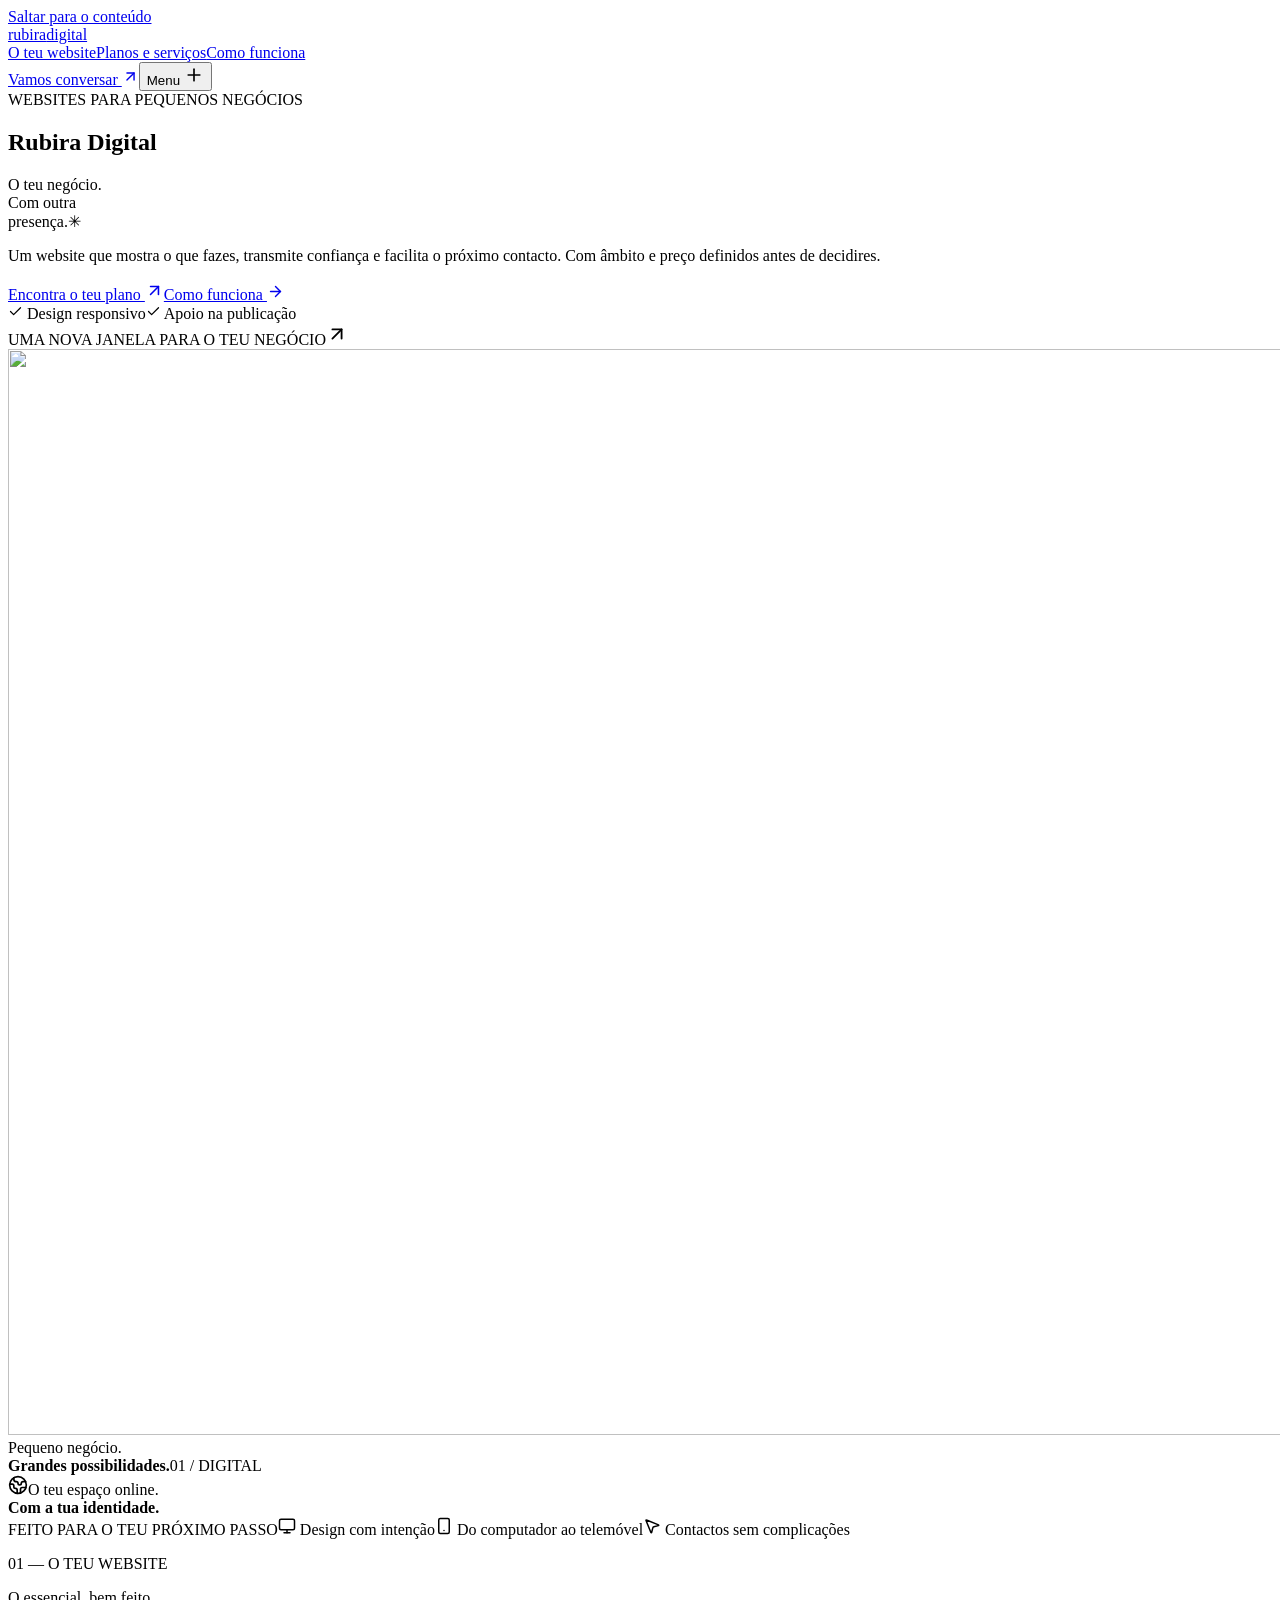
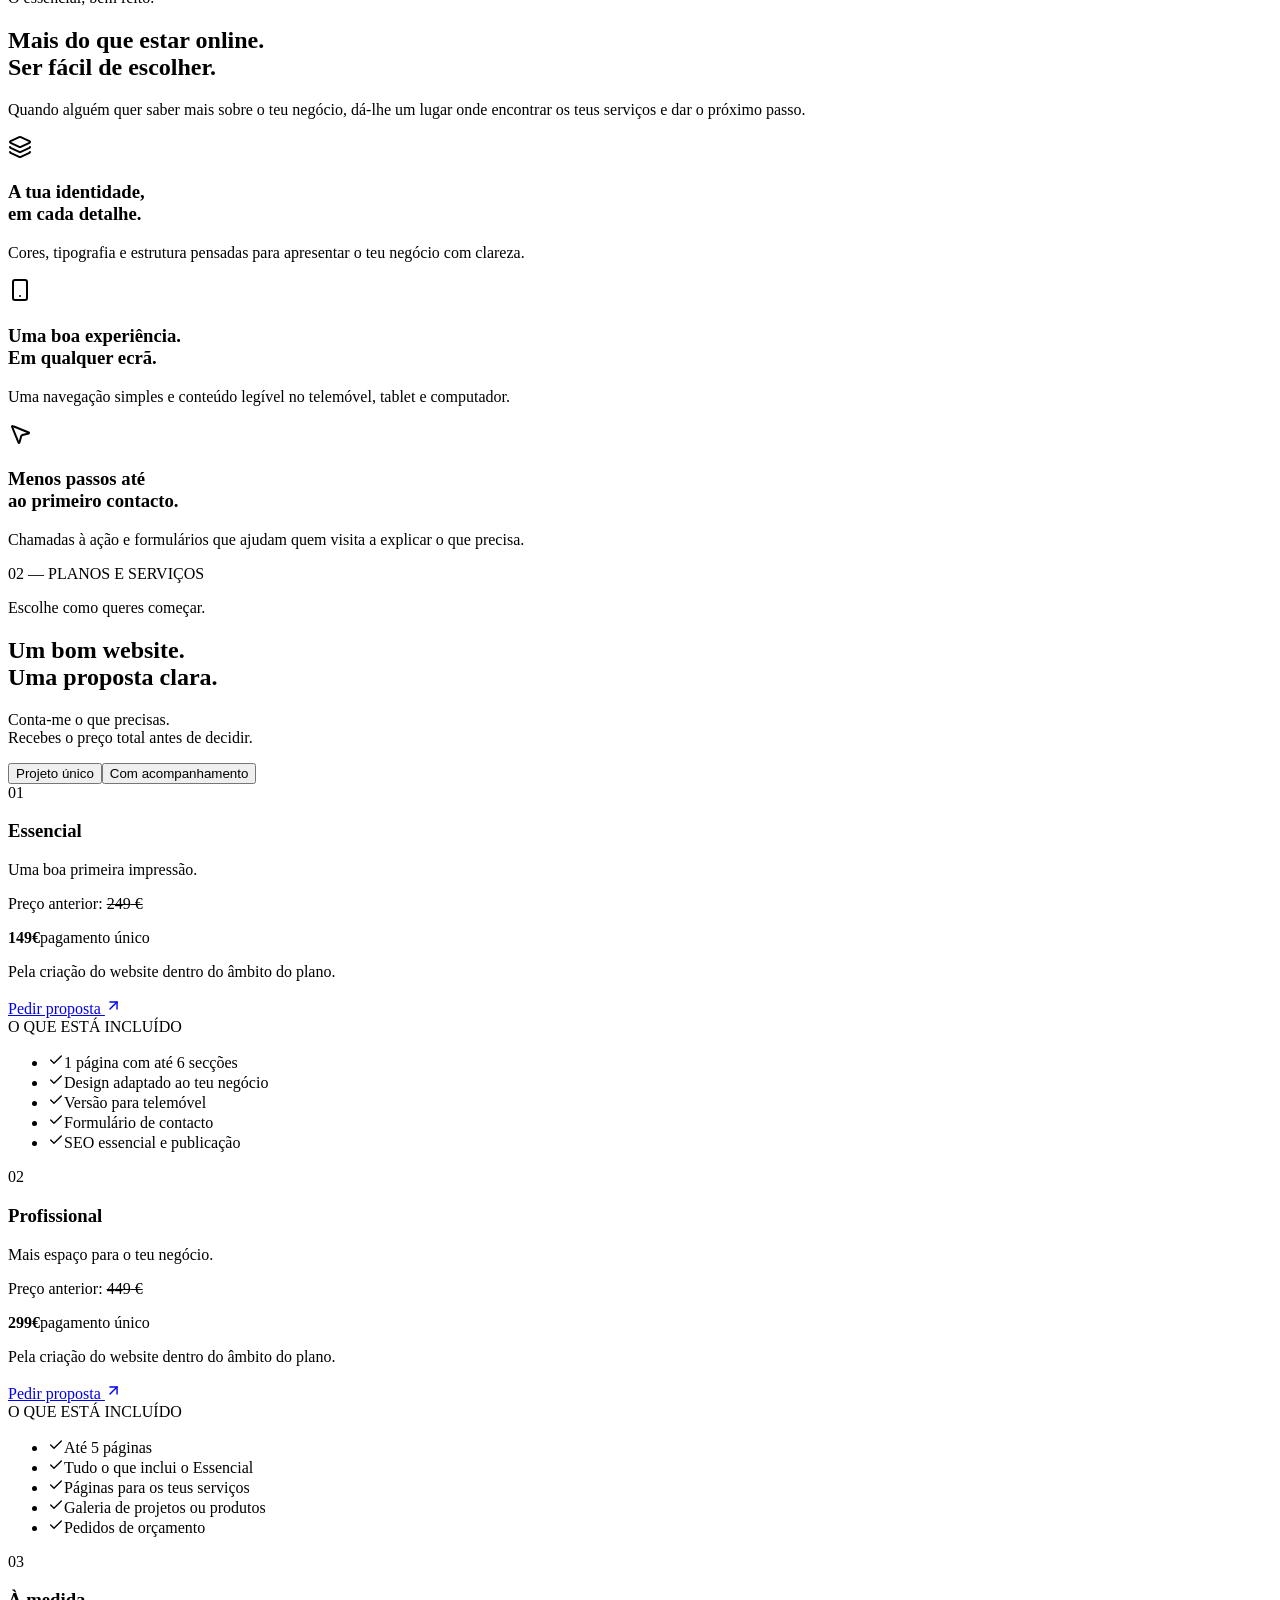
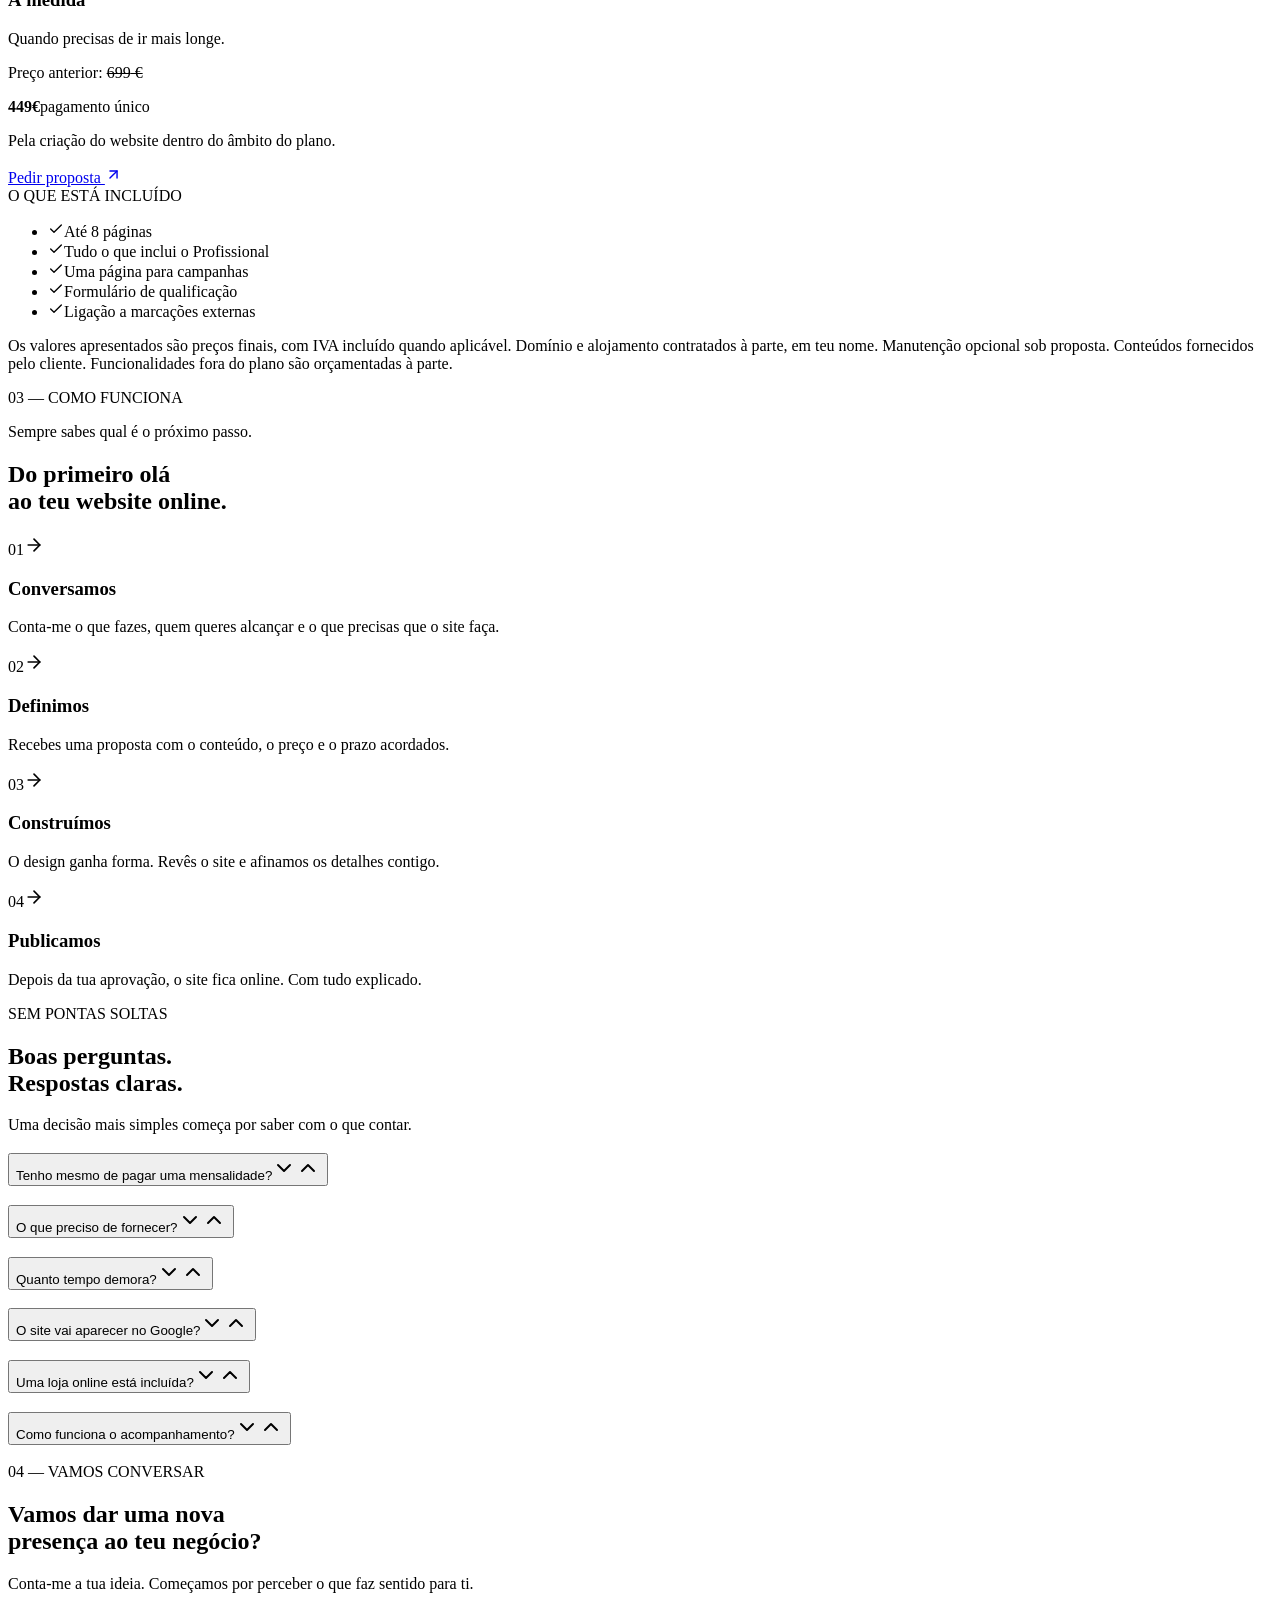
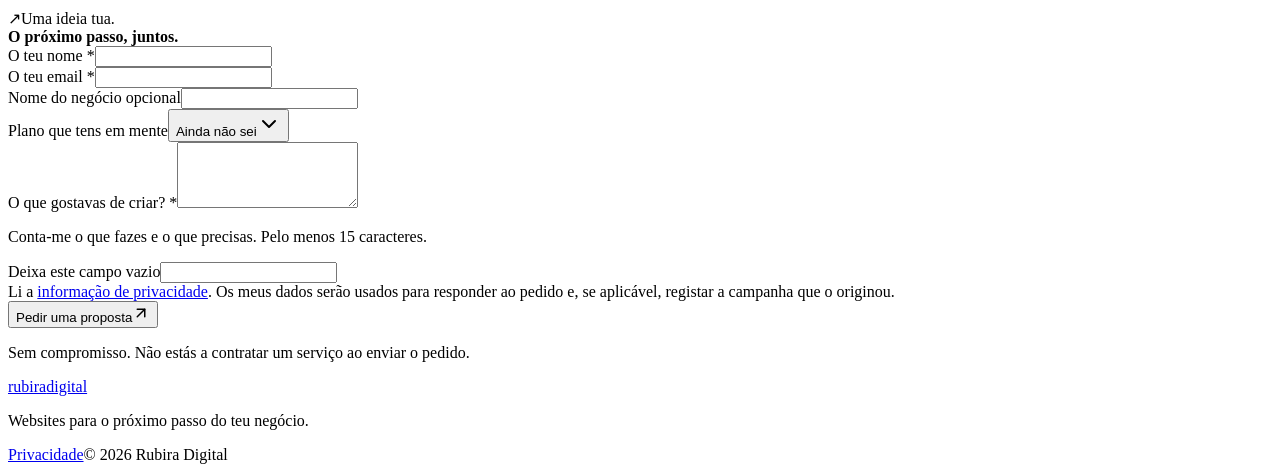
==== commit ce7578a7: "Atualizar site comercial para Rubira Digital" ====
--- a/index.html
+++ b/index.html
@@ -1,4 +1,4 @@
-<!DOCTYPE html><html lang="pt-PT"><head><meta charSet="utf-8"/><meta name="viewport" content="width=device-width, initial-scale=1"/><link rel="stylesheet" href="/impulso-digital/_next/static/css/index.BKMUhrfI.css" data-rsc-css-href="/impulso-digital/_next/static/css/index.BKMUhrfI.css" data-precedence="vite-rsc/importer-resources"/><link rel="modulepreload" fetchPriority="low" href="/impulso-digital/_next/static/chunks/index-CI8IQUvx.js"/><script src="/impulso-digital/_next/static/chunks/rolldown-runtime-hePW80VL.js" type="module" async=""></script><script src="/impulso-digital/_next/static/chunks/framework-DTZGTDtF.js" type="module" async=""></script><script src="/impulso-digital/_next/static/chunks/vinext-cP4t7iQn.js" type="module" async=""></script><link rel="modulepreload" href="/impulso-digital/_next/static/chunks/layout-segment-context-C1z9L4o9.js" crossorigin=""/><link rel="modulepreload" href="/impulso-digital/_next/static/chunks/page-DOy0VQRU.js" crossorigin=""/><title>Rubira Digital — Websites para pequenos negócios</title><meta name="description" content="Criação de websites para pequenos negócios. Conhece os serviços da Rubira Digital e pede uma proposta para o teu projeto."/><meta name="robots" content="index, follow"/><meta property="og:title" content="Rubira Digital — Websites para pequenos negócios"/><meta property="og:description" content="Design responsivo, serviços claros e um formulário para dar o primeiro passo no teu projeto."/><meta property="og:url" content="https://impulsodigitalpt.github.io/impulso-digital/"/><meta property="og:site_name" content="Rubira Digital"/><meta property="og:type" content="website"/><meta property="og:locale" content="pt_PT"/><meta name="twitter:card" content="summary"/><meta name="twitter:title" content="Rubira Digital — Websites para pequenos negócios"/><meta name="twitter:description" content="Conhece os serviços e pede uma proposta para o teu website."/><link rel="shortcut icon" href="/impulso-digital/favicon.ico"/><link rel="icon" href="/impulso-digital/favicon.svg" type="image/svg+xml"/><link rel="icon" href="/impulso-digital/favicon-32.png" type="image/png" sizes="32x32"/><link rel="apple-touch-icon" href="/impulso-digital/apple-touch-icon.png" type="image/png" sizes="180x180"/><link rel="canonical" href="https://impulsodigitalpt.github.io/impulso-digital/"/><script>Object.assign(((self[Symbol.for("vinext.navigationRuntime")]??={bootstrap:{routeManifest:null},functions:{}}).bootstrap.rsc??={rsc:[]}),{params:{},nav:{"pathname":"/","searchParams":[]},searchParamsFromBrowser:true})</script><link rel="modulepreload" href="/impulso-digital/_next/static/chunks/index-CI8IQUvx.js" />
+<!DOCTYPE html><html lang="pt-PT"><head><meta charSet="utf-8"/><meta name="viewport" content="width=device-width, initial-scale=1"/><link rel="stylesheet" href="/impulso-digital/_next/static/css/index.1pks2xbM.css" data-rsc-css-href="/impulso-digital/_next/static/css/index.1pks2xbM.css" data-precedence="vite-rsc/importer-resources"/><link rel="modulepreload" fetchPriority="low" href="/impulso-digital/_next/static/chunks/index-Bn8Kj52C.js"/><script src="/impulso-digital/_next/static/chunks/rolldown-runtime-hePW80VL.js" type="module" async=""></script><script src="/impulso-digital/_next/static/chunks/framework-DTZGTDtF.js" type="module" async=""></script><script src="/impulso-digital/_next/static/chunks/vinext-D3f_0mIM.js" type="module" async=""></script><link rel="modulepreload" href="/impulso-digital/_next/static/chunks/layout-segment-context-ScBcAFJs.js" crossorigin=""/><link rel="modulepreload" href="/impulso-digital/_next/static/chunks/page-CJyTaChv.js" crossorigin=""/><title>Rubira Digital — Websites para pequenos negócios</title><meta name="description" content="Criação de websites para pequenos negócios. Conhece os serviços da Rubira Digital e pede uma proposta para o teu projeto."/><meta name="robots" content="index, follow"/><meta property="og:title" content="Rubira Digital — Websites para pequenos negócios"/><meta property="og:description" content="Design responsivo, serviços claros e um formulário para dar o primeiro passo no teu projeto."/><meta property="og:url" content="https://impulsodigitalpt.github.io/impulso-digital/"/><meta property="og:site_name" content="Rubira Digital"/><meta property="og:type" content="website"/><meta property="og:locale" content="pt_PT"/><meta name="twitter:card" content="summary"/><meta name="twitter:title" content="Rubira Digital — Websites para pequenos negócios"/><meta name="twitter:description" content="Conhece os serviços e pede uma proposta para o teu website."/><link rel="shortcut icon" href="/impulso-digital/favicon.ico"/><link rel="icon" href="/impulso-digital/favicon.svg" type="image/svg+xml"/><link rel="icon" href="/impulso-digital/favicon-32.png" type="image/png" sizes="32x32"/><link rel="apple-touch-icon" href="/impulso-digital/apple-touch-icon.png" type="image/png" sizes="180x180"/><link rel="canonical" href="https://impulsodigitalpt.github.io/impulso-digital/"/><script>Object.assign(((self[Symbol.for("vinext.navigationRuntime")]??={bootstrap:{routeManifest:null},functions:{}}).bootstrap.rsc??={rsc:[]}),{params:{},nav:{"pathname":"/","searchParams":[]},searchParamsFromBrowser:true})</script><link rel="modulepreload" href="/impulso-digital/_next/static/chunks/index-Bn8Kj52C.js" />
 <link rel="preload" href="/impulso-digital/_next/static/_vinext_fonts/geist-8ac0455e797f/geist-98bbbccb.woff2" as="font" type="font/woff2" crossorigin />
 <link rel="preload" href="/impulso-digital/_next/static/_vinext_fonts/geist-mono-00e989178794/geist-mono-013b2f2f.woff2" as="font" type="font/woff2" crossorigin />
 <style data-vinext-fonts>/* cyrillic-ext */
@@ -128,4 +128,4 @@
 
 .__variable_geist_mono_165odfv { --font-geist-mono: 'Geist Mono', 'Geist Mono Fallback'; }
 </style>
-</head><body class="__variable_geist_1u87v14 __variable_geist_mono_165odfv antialiased"><script type="application/ld+json">{"@context":"https://schema.org","@type":"Organization","name":"Rubira Digital","url":"https://impulsodigitalpt.github.io/impulso-digital/","description":"Criação de websites para pequenos negócios."}</script><a class="skip-link" href="#conteudo">Saltar para o conteúdo</a><header class="header"><a class="brand" href="#inicio" aria-label="Rubira Digital — início"><span class="brand-mark" aria-hidden="true"><span></span><span></span><span></span></span><span>rubira<span class="brand-light">digital</span></span></a><nav aria-label="Navegação principal" class="nav"><a href="#vantagens">O teu website</a><a href="#planos">Planos e serviços</a><a href="#processo">Como funciona</a></nav><a class="button button-small nav-cta" href="#contacto">Vamos conversar <svg xmlns="http://www.w3.org/2000/svg" width="17" height="17" viewBox="0 0 24 24" fill="none" stroke="currentColor" stroke-width="2" stroke-linecap="round" stroke-linejoin="round" class="lucide lucide-arrow-up-right" aria-hidden="true"><path d="M7 7h10v10"></path><path d="M7 17 17 7"></path></svg></a><button class="menu-toggle" aria-label="Abrir navegação" aria-expanded="false">Menu<!-- --> <svg xmlns="http://www.w3.org/2000/svg" width="20" height="20" viewBox="0 0 24 24" fill="none" stroke="currentColor" stroke-width="2" stroke-linecap="round" stroke-linejoin="round" class="lucide lucide-plus" aria-hidden="true"><path d="M5 12h14"></path><path d="M12 5v14"></path></svg></button></header><main id="conteudo"><section class="hero shell" id="inicio"><div class="hero-copy"><div class="eyebrow"><span class="status-dot"></span> WEBSITES PARA PEQUENOS NEGÓCIOS</div><h1>Rubira Digital</h1><p class="hero-headline">O teu negócio.<br/>Com outra<br/><span>presença.</span><span class="headline-star" aria-hidden="true">✳</span></p><p class="hero-description">Um website que mostra o que fazes, transmite confiança e facilita o próximo contacto. Com âmbito e preço definidos antes de decidires.</p><div class="hero-actions"><a class="button" href="#planos">Encontra o teu plano <svg xmlns="http://www.w3.org/2000/svg" width="19" height="19" viewBox="0 0 24 24" fill="none" stroke="currentColor" stroke-width="2" stroke-linecap="round" stroke-linejoin="round" class="lucide lucide-arrow-up-right" aria-hidden="true"><path d="M7 7h10v10"></path><path d="M7 17 17 7"></path></svg></a><a class="text-link" href="#processo">Como funciona <svg xmlns="http://www.w3.org/2000/svg" width="17" height="17" viewBox="0 0 24 24" fill="none" stroke="currentColor" stroke-width="2" stroke-linecap="round" stroke-linejoin="round" class="lucide lucide-arrow-right" aria-hidden="true"><path d="M5 12h14"></path><path d="m12 5 7 7-7 7"></path></svg></a></div><div class="hero-notes"><span><svg xmlns="http://www.w3.org/2000/svg" width="15" height="15" viewBox="0 0 24 24" fill="none" stroke="currentColor" stroke-width="2" stroke-linecap="round" stroke-linejoin="round" class="lucide lucide-check" aria-hidden="true"><path d="M20 6 9 17l-5-5"></path></svg> Design responsivo</span><span><svg xmlns="http://www.w3.org/2000/svg" width="15" height="15" viewBox="0 0 24 24" fill="none" stroke="currentColor" stroke-width="2" stroke-linecap="round" stroke-linejoin="round" class="lucide lucide-check" aria-hidden="true"><path d="M20 6 9 17l-5-5"></path></svg> Apoio na publicação</span></div></div><div class="hero-visual"><div class="visual-top"><span>UMA NOVA JANELA PARA O TEU NEGÓCIO</span><svg xmlns="http://www.w3.org/2000/svg" width="22" height="22" viewBox="0 0 24 24" fill="none" stroke="currentColor" stroke-width="2" stroke-linecap="round" stroke-linejoin="round" class="lucide lucide-arrow-up-right" aria-hidden="true"><path d="M7 7h10v10"></path><path d="M7 17 17 7"></path></svg></div><div class="abstract-space"><img src="/impulso-digital/images/cobalt-loop.webp" alt="" width="1448" height="1086" loading="lazy" fetchPriority="high" decoding="async" data-nimg="1"/></div><div class="visual-caption"><span>Pequeno negócio.<br/><strong>Grandes possibilidades.</strong></span><span class="visual-index">01 / DIGITAL</span></div><div class="floating-note"><span class="note-icon"><svg xmlns="http://www.w3.org/2000/svg" width="20" height="20" viewBox="0 0 24 24" fill="none" stroke="currentColor" stroke-width="2" stroke-linecap="round" stroke-linejoin="round" class="lucide lucide-earth" aria-hidden="true"><path d="M21.54 15H17a2 2 0 0 0-2 2v4.54"></path><path d="M7 3.34V5a3 3 0 0 0 3 3a2 2 0 0 1 2 2c0 1.1.9 2 2 2a2 2 0 0 0 2-2c0-1.1.9-2 2-2h3.17"></path><path d="M11 21.95V18a2 2 0 0 0-2-2a2 2 0 0 1-2-2v-1a2 2 0 0 0-2-2H2.05"></path><circle cx="12" cy="12" r="10"></circle></svg></span><span>O teu espaço online.<br/><strong>Com a tua identidade.</strong></span><span class="note-dot"></span></div></div></section><div class="benefits-strip"><div class="shell"><span>FEITO PARA O TEU PRÓXIMO PASSO</span><span><svg xmlns="http://www.w3.org/2000/svg" width="18" height="18" viewBox="0 0 24 24" fill="none" stroke="currentColor" stroke-width="2" stroke-linecap="round" stroke-linejoin="round" class="lucide lucide-monitor" aria-hidden="true"><rect width="20" height="14" x="2" y="3" rx="2"></rect><line x1="8" x2="16" y1="21" y2="21"></line><line x1="12" x2="12" y1="17" y2="21"></line></svg> Design com intenção</span><span><svg xmlns="http://www.w3.org/2000/svg" width="18" height="18" viewBox="0 0 24 24" fill="none" stroke="currentColor" stroke-width="2" stroke-linecap="round" stroke-linejoin="round" class="lucide lucide-smartphone" aria-hidden="true"><rect width="14" height="20" x="5" y="2" rx="2" ry="2"></rect><path d="M12 18h.01"></path></svg> Do computador ao telemóvel</span><span><svg xmlns="http://www.w3.org/2000/svg" width="18" height="18" viewBox="0 0 24 24" fill="none" stroke="currentColor" stroke-width="2" stroke-linecap="round" stroke-linejoin="round" class="lucide lucide-mouse-pointer2 lucide-mouse-pointer-2" aria-hidden="true"><path d="M4.037 4.688a.495.495 0 0 1 .651-.651l16 6.5a.5.5 0 0 1-.063.947l-6.124 1.58a2 2 0 0 0-1.438 1.435l-1.579 6.126a.5.5 0 0 1-.947.063z"></path></svg> Contactos sem complicações</span></div></div><section id="vantagens" class="section shell"><div class="section-top"><p class="eyebrow">01 — O TEU WEBSITE</p><span class="section-side">O essencial, bem feito.</span></div><div class="intro-row"><h2>Mais do que estar online.<br/><span>Ser fácil de escolher.</span></h2><p>Quando alguém quer saber mais sobre o teu negócio, dá-lhe um lugar onde encontrar os teus serviços e dar o próximo passo.</p></div><div class="features"><article><span class="feature-icon"><svg xmlns="http://www.w3.org/2000/svg" width="24" height="24" viewBox="0 0 24 24" fill="none" stroke="currentColor" stroke-width="2" stroke-linecap="round" stroke-linejoin="round" class="lucide lucide-layers" aria-hidden="true"><path d="M12.83 2.18a2 2 0 0 0-1.66 0L2.6 6.08a1 1 0 0 0 0 1.83l8.58 3.91a2 2 0 0 0 1.66 0l8.58-3.9a1 1 0 0 0 0-1.83z"></path><path d="M2 12a1 1 0 0 0 .58.91l8.6 3.91a2 2 0 0 0 1.65 0l8.58-3.9A1 1 0 0 0 22 12"></path><path d="M2 17a1 1 0 0 0 .58.91l8.6 3.91a2 2 0 0 0 1.65 0l8.58-3.9A1 1 0 0 0 22 17"></path></svg></span><h3>A tua identidade,<br/> em cada detalhe.</h3><p>Cores, tipografia e estrutura pensadas para apresentar o teu negócio com clareza.</p></article><article><span class="feature-icon"><svg xmlns="http://www.w3.org/2000/svg" width="24" height="24" viewBox="0 0 24 24" fill="none" stroke="currentColor" stroke-width="2" stroke-linecap="round" stroke-linejoin="round" class="lucide lucide-smartphone" aria-hidden="true"><rect width="14" height="20" x="5" y="2" rx="2" ry="2"></rect><path d="M12 18h.01"></path></svg></span><h3>Uma boa experiência.<br/> Em qualquer ecrã.</h3><p>Uma navegação simples e conteúdo legível no telemóvel, tablet e computador.</p></article><article><span class="feature-icon"><svg xmlns="http://www.w3.org/2000/svg" width="24" height="24" viewBox="0 0 24 24" fill="none" stroke="currentColor" stroke-width="2" stroke-linecap="round" stroke-linejoin="round" class="lucide lucide-mouse-pointer2 lucide-mouse-pointer-2" aria-hidden="true"><path d="M4.037 4.688a.495.495 0 0 1 .651-.651l16 6.5a.5.5 0 0 1-.063.947l-6.124 1.58a2 2 0 0 0-1.438 1.435l-1.579 6.126a.5.5 0 0 1-.947.063z"></path></svg></span><h3>Menos passos até<br/> ao primeiro contacto.</h3><p>Chamadas à ação e formulários que ajudam quem visita a explicar o que precisa.</p></article></div></section><section id="planos" class="section pricing-section"><div class="shell"><div class="section-top"><p class="eyebrow">02 — PLANOS E SERVIÇOS</p><span class="section-side">Escolhe como queres começar.</span></div><div class="pricing-head"><h2>Um bom website.<br/><span>Uma proposta clara.</span></h2><p>Conta-me o que precisas.<br/>Recebes o preço total antes de decidir.</p></div><div data-orientation="horizontal" data-activation-direction="none" data-slot="tabs" class="group/tabs flex gap-2 data-horizontal:flex-col"><div data-orientation="horizontal" data-activation-direction="none" role="tablist" data-slot="tabs-list" data-variant="default" aria-label="Modalidade de pagamento" class="group/tabs-list inline-flex w-fit items-center justify-center rounded-lg p-[3px] text-muted-foreground group-data-horizontal/tabs:h-8 group-data-vertical/tabs:h-fit group-data-vertical/tabs:flex-col data-[variant=line]:rounded-none bg-muted pricing-tabs"><button type="button" data-active="" data-orientation="horizontal" data-activation-direction="none" aria-disabled="false" tabindex="-1" role="tab" aria-selected="true" id="base-ui-_R_nhmi_" data-composite-item-active="" data-slot="tabs-trigger" class="relative inline-flex h-[calc(100%-1px)] flex-1 items-center justify-center gap-1.5 rounded-md border border-transparent px-1.5 py-0.5 text-sm font-medium whitespace-nowrap text-foreground/60 transition-all group-data-vertical/tabs:w-full group-data-vertical/tabs:justify-start hover:text-foreground focus-visible:border-ring focus-visible:ring-[3px] focus-visible:ring-ring/50 focus-visible:outline-1 focus-visible:outline-ring disabled:pointer-events-none disabled:opacity-50 has-data-[icon=inline-end]:pr-1 has-data-[icon=inline-start]:pl-1 aria-disabled:pointer-events-none aria-disabled:opacity-50 dark:text-muted-foreground dark:hover:text-foreground group-data-[variant=default]/tabs-list:data-active:shadow-sm group-data-[variant=line]/tabs-list:data-active:shadow-none [&amp;_svg]:pointer-events-none [&amp;_svg]:shrink-0 [&amp;_svg:not([class*=&#x27;size-&#x27;])]:size-4 group-data-[variant=line]/tabs-list:bg-transparent group-data-[variant=line]/tabs-list:data-active:bg-transparent dark:group-data-[variant=line]/tabs-list:data-active:border-transparent dark:group-data-[variant=line]/tabs-list:data-active:bg-transparent data-active:bg-background data-active:text-foreground dark:data-active:border-input dark:data-active:bg-input/30 dark:data-active:text-foreground after:absolute after:bg-foreground after:opacity-0 after:transition-opacity group-data-horizontal/tabs:after:inset-x-0 group-data-horizontal/tabs:after:bottom-[-5px] group-data-horizontal/tabs:after:h-0.5 group-data-vertical/tabs:after:inset-y-0 group-data-vertical/tabs:after:-right-1 group-data-vertical/tabs:after:w-0.5 group-data-[variant=line]/tabs-list:data-active:after:opacity-100">Projeto único</button><button type="button" data-orientation="horizontal" data-activation-direction="none" aria-disabled="false" tabindex="-1" role="tab" aria-selected="false" id="base-ui-_R_17hmi_" data-slot="tabs-trigger" class="relative inline-flex h-[calc(100%-1px)] flex-1 items-center justify-center gap-1.5 rounded-md border border-transparent px-1.5 py-0.5 text-sm font-medium whitespace-nowrap text-foreground/60 transition-all group-data-vertical/tabs:w-full group-data-vertical/tabs:justify-start hover:text-foreground focus-visible:border-ring focus-visible:ring-[3px] focus-visible:ring-ring/50 focus-visible:outline-1 focus-visible:outline-ring disabled:pointer-events-none disabled:opacity-50 has-data-[icon=inline-end]:pr-1 has-data-[icon=inline-start]:pl-1 aria-disabled:pointer-events-none aria-disabled:opacity-50 dark:text-muted-foreground dark:hover:text-foreground group-data-[variant=default]/tabs-list:data-active:shadow-sm group-data-[variant=line]/tabs-list:data-active:shadow-none [&amp;_svg]:pointer-events-none [&amp;_svg]:shrink-0 [&amp;_svg:not([class*=&#x27;size-&#x27;])]:size-4 group-data-[variant=line]/tabs-list:bg-transparent group-data-[variant=line]/tabs-list:data-active:bg-transparent dark:group-data-[variant=line]/tabs-list:data-active:border-transparent dark:group-data-[variant=line]/tabs-list:data-active:bg-transparent data-active:bg-background data-active:text-foreground dark:data-active:border-input dark:data-active:bg-input/30 dark:data-active:text-foreground after:absolute after:bg-foreground after:opacity-0 after:transition-opacity group-data-horizontal/tabs:after:inset-x-0 group-data-horizontal/tabs:after:bottom-[-5px] group-data-horizontal/tabs:after:h-0.5 group-data-vertical/tabs:after:inset-y-0 group-data-vertical/tabs:after:-right-1 group-data-vertical/tabs:after:w-0.5 group-data-[variant=line]/tabs-list:data-active:after:opacity-100">Com acompanhamento</button></div><div data-orientation="horizontal" data-activation-direction="none" id="base-ui-_R_rhmi_" role="tabpanel" tabindex="0" data-index="-1" data-slot="tabs-content" class="flex-1 text-sm outline-none"><div class="price-grid"><article class="price-card "><div class="plan-label"><span>0<!-- -->1</span></div><h3>Essencial</h3><p class="plan-intro">Uma boa primeira impressão.</p><div class="price"><strong>249<span>€</span></strong><span>pagamento único</span></div><p class="price-detail">Pela criação do website dentro do âmbito do plano.</p><a href="#contacto" class="button button-outline">Pedir proposta <svg xmlns="http://www.w3.org/2000/svg" width="17" height="17" viewBox="0 0 24 24" fill="none" stroke="currentColor" stroke-width="2" stroke-linecap="round" stroke-linejoin="round" class="lucide lucide-arrow-up-right" aria-hidden="true"><path d="M7 7h10v10"></path><path d="M7 17 17 7"></path></svg></a><div class="plan-includes">O QUE ESTÁ INCLUÍDO</div><ul><li><svg xmlns="http://www.w3.org/2000/svg" width="16" height="16" viewBox="0 0 24 24" fill="none" stroke="currentColor" stroke-width="2" stroke-linecap="round" stroke-linejoin="round" class="lucide lucide-check" aria-hidden="true"><path d="M20 6 9 17l-5-5"></path></svg>1 página com até 6 secções</li><li><svg xmlns="http://www.w3.org/2000/svg" width="16" height="16" viewBox="0 0 24 24" fill="none" stroke="currentColor" stroke-width="2" stroke-linecap="round" stroke-linejoin="round" class="lucide lucide-check" aria-hidden="true"><path d="M20 6 9 17l-5-5"></path></svg>Design adaptado ao teu negócio</li><li><svg xmlns="http://www.w3.org/2000/svg" width="16" height="16" viewBox="0 0 24 24" fill="none" stroke="currentColor" stroke-width="2" stroke-linecap="round" stroke-linejoin="round" class="lucide lucide-check" aria-hidden="true"><path d="M20 6 9 17l-5-5"></path></svg>Versão para telemóvel</li><li><svg xmlns="http://www.w3.org/2000/svg" width="16" height="16" viewBox="0 0 24 24" fill="none" stroke="currentColor" stroke-width="2" stroke-linecap="round" stroke-linejoin="round" class="lucide lucide-check" aria-hidden="true"><path d="M20 6 9 17l-5-5"></path></svg>Formulário de contacto</li><li><svg xmlns="http://www.w3.org/2000/svg" width="16" height="16" viewBox="0 0 24 24" fill="none" stroke="currentColor" stroke-width="2" stroke-linecap="round" stroke-linejoin="round" class="lucide lucide-check" aria-hidden="true"><path d="M20 6 9 17l-5-5"></path></svg>SEO essencial e publicação</li></ul></article><article class="price-card featured"><div class="plan-label"><span>0<!-- -->2</span></div><h3>Profissional</h3><p class="plan-intro">Mais espaço para o teu negócio.</p><div class="price"><strong>449<span>€</span></strong><span>pagamento único</span></div><p class="price-detail">Pela criação do website dentro do âmbito do plano.</p><a href="#contacto" class="button ">Pedir proposta <svg xmlns="http://www.w3.org/2000/svg" width="17" height="17" viewBox="0 0 24 24" fill="none" stroke="currentColor" stroke-width="2" stroke-linecap="round" stroke-linejoin="round" class="lucide lucide-arrow-up-right" aria-hidden="true"><path d="M7 7h10v10"></path><path d="M7 17 17 7"></path></svg></a><div class="plan-includes">O QUE ESTÁ INCLUÍDO</div><ul><li><svg xmlns="http://www.w3.org/2000/svg" width="16" height="16" viewBox="0 0 24 24" fill="none" stroke="currentColor" stroke-width="2" stroke-linecap="round" stroke-linejoin="round" class="lucide lucide-check" aria-hidden="true"><path d="M20 6 9 17l-5-5"></path></svg>Até 5 páginas</li><li><svg xmlns="http://www.w3.org/2000/svg" width="16" height="16" viewBox="0 0 24 24" fill="none" stroke="currentColor" stroke-width="2" stroke-linecap="round" stroke-linejoin="round" class="lucide lucide-check" aria-hidden="true"><path d="M20 6 9 17l-5-5"></path></svg>Tudo o que inclui o Essencial</li><li><svg xmlns="http://www.w3.org/2000/svg" width="16" height="16" viewBox="0 0 24 24" fill="none" stroke="currentColor" stroke-width="2" stroke-linecap="round" stroke-linejoin="round" class="lucide lucide-check" aria-hidden="true"><path d="M20 6 9 17l-5-5"></path></svg>Páginas para os teus serviços</li><li><svg xmlns="http://www.w3.org/2000/svg" width="16" height="16" viewBox="0 0 24 24" fill="none" stroke="currentColor" stroke-width="2" stroke-linecap="round" stroke-linejoin="round" class="lucide lucide-check" aria-hidden="true"><path d="M20 6 9 17l-5-5"></path></svg>Galeria de projetos ou produtos</li><li><svg xmlns="http://www.w3.org/2000/svg" width="16" height="16" viewBox="0 0 24 24" fill="none" stroke="currentColor" stroke-width="2" stroke-linecap="round" stroke-linejoin="round" class="lucide lucide-check" aria-hidden="true"><path d="M20 6 9 17l-5-5"></path></svg>Pedidos de orçamento</li></ul></article><article class="price-card "><div class="plan-label"><span>0<!-- -->3</span></div><h3>À medida</h3><p class="plan-intro">Quando precisas de ir mais longe.</p><div class="price"><strong>699<span>€</span></strong><span>pagamento único</span></div><p class="price-detail">Pela criação do website dentro do âmbito do plano.</p><a href="#contacto" class="button button-outline">Pedir proposta <svg xmlns="http://www.w3.org/2000/svg" width="17" height="17" viewBox="0 0 24 24" fill="none" stroke="currentColor" stroke-width="2" stroke-linecap="round" stroke-linejoin="round" class="lucide lucide-arrow-up-right" aria-hidden="true"><path d="M7 7h10v10"></path><path d="M7 17 17 7"></path></svg></a><div class="plan-includes">O QUE ESTÁ INCLUÍDO</div><ul><li><svg xmlns="http://www.w3.org/2000/svg" width="16" height="16" viewBox="0 0 24 24" fill="none" stroke="currentColor" stroke-width="2" stroke-linecap="round" stroke-linejoin="round" class="lucide lucide-check" aria-hidden="true"><path d="M20 6 9 17l-5-5"></path></svg>Até 8 páginas</li><li><svg xmlns="http://www.w3.org/2000/svg" width="16" height="16" viewBox="0 0 24 24" fill="none" stroke="currentColor" stroke-width="2" stroke-linecap="round" stroke-linejoin="round" class="lucide lucide-check" aria-hidden="true"><path d="M20 6 9 17l-5-5"></path></svg>Tudo o que inclui o Profissional</li><li><svg xmlns="http://www.w3.org/2000/svg" width="16" height="16" viewBox="0 0 24 24" fill="none" stroke="currentColor" stroke-width="2" stroke-linecap="round" stroke-linejoin="round" class="lucide lucide-check" aria-hidden="true"><path d="M20 6 9 17l-5-5"></path></svg>Uma página para campanhas</li><li><svg xmlns="http://www.w3.org/2000/svg" width="16" height="16" viewBox="0 0 24 24" fill="none" stroke="currentColor" stroke-width="2" stroke-linecap="round" stroke-linejoin="round" class="lucide lucide-check" aria-hidden="true"><path d="M20 6 9 17l-5-5"></path></svg>Formulário de qualificação</li><li><svg xmlns="http://www.w3.org/2000/svg" width="16" height="16" viewBox="0 0 24 24" fill="none" stroke="currentColor" stroke-width="2" stroke-linecap="round" stroke-linejoin="round" class="lucide lucide-check" aria-hidden="true"><path d="M20 6 9 17l-5-5"></path></svg>Ligação a marcações externas</li></ul></article></div><p class="pricing-note">Os valores apresentados são preços finais, com IVA incluído quando aplicável. <!-- -->Domínio e alojamento contratados à parte, em teu nome. Manutenção opcional sob proposta.<!-- --> Conteúdos fornecidos pelo cliente. Funcionalidades fora do plano são orçamentadas à parte.</p></div></div></div></section><section id="processo" class="section shell"><div class="section-top"><p class="eyebrow">03 — COMO FUNCIONA</p><span class="section-side">Sempre sabes qual é o próximo passo.</span></div><h2>Do primeiro olá<br/><span>ao teu website online.</span></h2><div class="steps"><article><div class="step-number">0<!-- -->1<svg xmlns="http://www.w3.org/2000/svg" width="20" height="20" viewBox="0 0 24 24" fill="none" stroke="currentColor" stroke-width="2" stroke-linecap="round" stroke-linejoin="round" class="lucide lucide-arrow-right" aria-hidden="true"><path d="M5 12h14"></path><path d="m12 5 7 7-7 7"></path></svg></div><h3>Conversamos</h3><p>Conta-me o que fazes, quem queres alcançar e o que precisas que o site faça.</p></article><article><div class="step-number">0<!-- -->2<svg xmlns="http://www.w3.org/2000/svg" width="20" height="20" viewBox="0 0 24 24" fill="none" stroke="currentColor" stroke-width="2" stroke-linecap="round" stroke-linejoin="round" class="lucide lucide-arrow-right" aria-hidden="true"><path d="M5 12h14"></path><path d="m12 5 7 7-7 7"></path></svg></div><h3>Definimos</h3><p>Recebes uma proposta com o conteúdo, o preço e o prazo acordados.</p></article><article><div class="step-number">0<!-- -->3<svg xmlns="http://www.w3.org/2000/svg" width="20" height="20" viewBox="0 0 24 24" fill="none" stroke="currentColor" stroke-width="2" stroke-linecap="round" stroke-linejoin="round" class="lucide lucide-arrow-right" aria-hidden="true"><path d="M5 12h14"></path><path d="m12 5 7 7-7 7"></path></svg></div><h3>Construímos</h3><p>O design ganha forma. Revês o site e afinamos os detalhes contigo.</p></article><article><div class="step-number">0<!-- -->4<svg xmlns="http://www.w3.org/2000/svg" width="20" height="20" viewBox="0 0 24 24" fill="none" stroke="currentColor" stroke-width="2" stroke-linecap="round" stroke-linejoin="round" class="lucide lucide-arrow-right" aria-hidden="true"><path d="M5 12h14"></path><path d="m12 5 7 7-7 7"></path></svg></div><h3>Publicamos</h3><p>Depois da tua aprovação, o site fica online. Com tudo explicado.</p></article></div></section><section class="section shell faq-section" id="perguntas"><div><p class="eyebrow">SEM PONTAS SOLTAS</p><h2>Boas perguntas.<br/><span>Respostas claras.</span></h2><p class="faq-intro">Uma decisão mais simples começa por saber com o que contar.</p></div><div data-orientation="vertical" data-slot="accordion" class="flex w-full flex-col faq-list"><div data-orientation="vertical" data-hidden="" data-index="-1" data-closed="" data-slot="accordion-item" class="not-last:border-b"><h3 data-orientation="vertical" data-hidden="" data-index="-1" data-closed="" class="flex"><button type="button" data-value="" data-orientation="vertical" data-hidden="" data-index="-1" tabindex="0" aria-disabled="false" aria-expanded="false" id="base-ui-_R_6pmiH2_" data-slot="accordion-trigger" class="focus-visible:ring-ring/50 focus-visible:border-ring focus-visible:after:border-ring **:data-[slot=accordion-trigger-icon]:text-muted-foreground rounded-lg py-2.5 text-left text-sm font-medium hover:underline focus-visible:ring-3 **:data-[slot=accordion-trigger-icon]:ml-auto **:data-[slot=accordion-trigger-icon]:size-4 group/accordion-trigger relative flex flex-1 items-start justify-between border border-transparent transition-all outline-none aria-disabled:pointer-events-none aria-disabled:opacity-50">Tenho mesmo de pagar uma mensalidade?<svg xmlns="http://www.w3.org/2000/svg" width="24" height="24" viewBox="0 0 24 24" fill="none" stroke="currentColor" stroke-width="2" stroke-linecap="round" stroke-linejoin="round" class="lucide lucide-chevron-down pointer-events-none shrink-0 group-aria-expanded/accordion-trigger:hidden" aria-hidden="true" data-slot="accordion-trigger-icon"><path d="m6 9 6 6 6-6"></path></svg><svg xmlns="http://www.w3.org/2000/svg" width="24" height="24" viewBox="0 0 24 24" fill="none" stroke="currentColor" stroke-width="2" stroke-linecap="round" stroke-linejoin="round" class="lucide lucide-chevron-up pointer-events-none hidden shrink-0 group-aria-expanded/accordion-trigger:inline" aria-hidden="true" data-slot="accordion-trigger-icon"><path d="m18 15-6-6-6 6"></path></svg></button></h3></div><div data-orientation="vertical" data-hidden="" data-index="-1" data-closed="" data-slot="accordion-item" class="not-last:border-b"><h3 data-orientation="vertical" data-hidden="" data-index="-1" data-closed="" class="flex"><button type="button" data-value="" data-orientation="vertical" data-hidden="" data-index="-1" tabindex="0" aria-disabled="false" aria-expanded="false" id="base-ui-_R_apmiH2_" data-slot="accordion-trigger" class="focus-visible:ring-ring/50 focus-visible:border-ring focus-visible:after:border-ring **:data-[slot=accordion-trigger-icon]:text-muted-foreground rounded-lg py-2.5 text-left text-sm font-medium hover:underline focus-visible:ring-3 **:data-[slot=accordion-trigger-icon]:ml-auto **:data-[slot=accordion-trigger-icon]:size-4 group/accordion-trigger relative flex flex-1 items-start justify-between border border-transparent transition-all outline-none aria-disabled:pointer-events-none aria-disabled:opacity-50">O que preciso de fornecer?<svg xmlns="http://www.w3.org/2000/svg" width="24" height="24" viewBox="0 0 24 24" fill="none" stroke="currentColor" stroke-width="2" stroke-linecap="round" stroke-linejoin="round" class="lucide lucide-chevron-down pointer-events-none shrink-0 group-aria-expanded/accordion-trigger:hidden" aria-hidden="true" data-slot="accordion-trigger-icon"><path d="m6 9 6 6 6-6"></path></svg><svg xmlns="http://www.w3.org/2000/svg" width="24" height="24" viewBox="0 0 24 24" fill="none" stroke="currentColor" stroke-width="2" stroke-linecap="round" stroke-linejoin="round" class="lucide lucide-chevron-up pointer-events-none hidden shrink-0 group-aria-expanded/accordion-trigger:inline" aria-hidden="true" data-slot="accordion-trigger-icon"><path d="m18 15-6-6-6 6"></path></svg></button></h3></div><div data-orientation="vertical" data-hidden="" data-index="-1" data-closed="" data-slot="accordion-item" class="not-last:border-b"><h3 data-orientation="vertical" data-hidden="" data-index="-1" data-closed="" class="flex"><button type="button" data-value="" data-orientation="vertical" data-hidden="" data-index="-1" tabindex="0" aria-disabled="false" aria-expanded="false" id="base-ui-_R_epmiH2_" data-slot="accordion-trigger" class="focus-visible:ring-ring/50 focus-visible:border-ring focus-visible:after:border-ring **:data-[slot=accordion-trigger-icon]:text-muted-foreground rounded-lg py-2.5 text-left text-sm font-medium hover:underline focus-visible:ring-3 **:data-[slot=accordion-trigger-icon]:ml-auto **:data-[slot=accordion-trigger-icon]:size-4 group/accordion-trigger relative flex flex-1 items-start justify-between border border-transparent transition-all outline-none aria-disabled:pointer-events-none aria-disabled:opacity-50">Quanto tempo demora?<svg xmlns="http://www.w3.org/2000/svg" width="24" height="24" viewBox="0 0 24 24" fill="none" stroke="currentColor" stroke-width="2" stroke-linecap="round" stroke-linejoin="round" class="lucide lucide-chevron-down pointer-events-none shrink-0 group-aria-expanded/accordion-trigger:hidden" aria-hidden="true" data-slot="accordion-trigger-icon"><path d="m6 9 6 6 6-6"></path></svg><svg xmlns="http://www.w3.org/2000/svg" width="24" height="24" viewBox="0 0 24 24" fill="none" stroke="currentColor" stroke-width="2" stroke-linecap="round" stroke-linejoin="round" class="lucide lucide-chevron-up pointer-events-none hidden shrink-0 group-aria-expanded/accordion-trigger:inline" aria-hidden="true" data-slot="accordion-trigger-icon"><path d="m18 15-6-6-6 6"></path></svg></button></h3></div><div data-orientation="vertical" data-hidden="" data-index="-1" data-closed="" data-slot="accordion-item" class="not-last:border-b"><h3 data-orientation="vertical" data-hidden="" data-index="-1" data-closed="" class="flex"><button type="button" data-value="" data-orientation="vertical" data-hidden="" data-index="-1" tabindex="0" aria-disabled="false" aria-expanded="false" id="base-ui-_R_ipmiH2_" data-slot="accordion-trigger" class="focus-visible:ring-ring/50 focus-visible:border-ring focus-visible:after:border-ring **:data-[slot=accordion-trigger-icon]:text-muted-foreground rounded-lg py-2.5 text-left text-sm font-medium hover:underline focus-visible:ring-3 **:data-[slot=accordion-trigger-icon]:ml-auto **:data-[slot=accordion-trigger-icon]:size-4 group/accordion-trigger relative flex flex-1 items-start justify-between border border-transparent transition-all outline-none aria-disabled:pointer-events-none aria-disabled:opacity-50">O site vai aparecer no Google?<svg xmlns="http://www.w3.org/2000/svg" width="24" height="24" viewBox="0 0 24 24" fill="none" stroke="currentColor" stroke-width="2" stroke-linecap="round" stroke-linejoin="round" class="lucide lucide-chevron-down pointer-events-none shrink-0 group-aria-expanded/accordion-trigger:hidden" aria-hidden="true" data-slot="accordion-trigger-icon"><path d="m6 9 6 6 6-6"></path></svg><svg xmlns="http://www.w3.org/2000/svg" width="24" height="24" viewBox="0 0 24 24" fill="none" stroke="currentColor" stroke-width="2" stroke-linecap="round" stroke-linejoin="round" class="lucide lucide-chevron-up pointer-events-none hidden shrink-0 group-aria-expanded/accordion-trigger:inline" aria-hidden="true" data-slot="accordion-trigger-icon"><path d="m18 15-6-6-6 6"></path></svg></button></h3></div><div data-orientation="vertical" data-hidden="" data-index="-1" data-closed="" data-slot="accordion-item" class="not-last:border-b"><h3 data-orientation="vertical" data-hidden="" data-index="-1" data-closed="" class="flex"><button type="button" data-value="" data-orientation="vertical" data-hidden="" data-index="-1" tabindex="0" aria-disabled="false" aria-expanded="false" id="base-ui-_R_mpmiH2_" data-slot="accordion-trigger" class="focus-visible:ring-ring/50 focus-visible:border-ring focus-visible:after:border-ring **:data-[slot=accordion-trigger-icon]:text-muted-foreground rounded-lg py-2.5 text-left text-sm font-medium hover:underline focus-visible:ring-3 **:data-[slot=accordion-trigger-icon]:ml-auto **:data-[slot=accordion-trigger-icon]:size-4 group/accordion-trigger relative flex flex-1 items-start justify-between border border-transparent transition-all outline-none aria-disabled:pointer-events-none aria-disabled:opacity-50">Uma loja online está incluída?<svg xmlns="http://www.w3.org/2000/svg" width="24" height="24" viewBox="0 0 24 24" fill="none" stroke="currentColor" stroke-width="2" stroke-linecap="round" stroke-linejoin="round" class="lucide lucide-chevron-down pointer-events-none shrink-0 group-aria-expanded/accordion-trigger:hidden" aria-hidden="true" data-slot="accordion-trigger-icon"><path d="m6 9 6 6 6-6"></path></svg><svg xmlns="http://www.w3.org/2000/svg" width="24" height="24" viewBox="0 0 24 24" fill="none" stroke="currentColor" stroke-width="2" stroke-linecap="round" stroke-linejoin="round" class="lucide lucide-chevron-up pointer-events-none hidden shrink-0 group-aria-expanded/accordion-trigger:inline" aria-hidden="true" data-slot="accordion-trigger-icon"><path d="m18 15-6-6-6 6"></path></svg></button></h3></div><div data-orientation="vertical" data-hidden="" data-index="-1" data-closed="" data-slot="accordion-item" class="not-last:border-b"><h3 data-orientation="vertical" data-hidden="" data-index="-1" data-closed="" class="flex"><button type="button" data-value="" data-orientation="vertical" data-hidden="" data-index="-1" tabindex="0" aria-disabled="false" aria-expanded="false" id="base-ui-_R_qpmiH2_" data-slot="accordion-trigger" class="focus-visible:ring-ring/50 focus-visible:border-ring focus-visible:after:border-ring **:data-[slot=accordion-trigger-icon]:text-muted-foreground rounded-lg py-2.5 text-left text-sm font-medium hover:underline focus-visible:ring-3 **:data-[slot=accordion-trigger-icon]:ml-auto **:data-[slot=accordion-trigger-icon]:size-4 group/accordion-trigger relative flex flex-1 items-start justify-between border border-transparent transition-all outline-none aria-disabled:pointer-events-none aria-disabled:opacity-50">Como funciona o acompanhamento?<svg xmlns="http://www.w3.org/2000/svg" width="24" height="24" viewBox="0 0 24 24" fill="none" stroke="currentColor" stroke-width="2" stroke-linecap="round" stroke-linejoin="round" class="lucide lucide-chevron-down pointer-events-none shrink-0 group-aria-expanded/accordion-trigger:hidden" aria-hidden="true" data-slot="accordion-trigger-icon"><path d="m6 9 6 6 6-6"></path></svg><svg xmlns="http://www.w3.org/2000/svg" width="24" height="24" viewBox="0 0 24 24" fill="none" stroke="currentColor" stroke-width="2" stroke-linecap="round" stroke-linejoin="round" class="lucide lucide-chevron-up pointer-events-none hidden shrink-0 group-aria-expanded/accordion-trigger:inline" aria-hidden="true" data-slot="accordion-trigger-icon"><path d="m18 15-6-6-6 6"></path></svg></button></h3></div></div></section><section id="contacto" class="section contact-section"><div class="shell contact-grid"><div class="contact-copy"><p class="eyebrow">04 — VAMOS CONVERSAR</p><h2>Vamos dar uma nova<br/>presença ao teu negócio?</h2><p>Conta-me a tua ideia. Começamos por perceber o que faz sentido para ti.</p><div class="contact-detail"><span class="contact-symbol" aria-hidden="true">↗</span><span>Uma ideia tua.<br/><strong>O próximo passo, juntos.</strong></span></div></div><form class="contact-form" aria-label="Pedir uma proposta"><div class="form-row"><div class="form-field"><label for="contact-name">O teu nome <span>*</span></label><input id="contact-name" data-slot="input" autoComplete="name" minLength="2" maxLength="100" required="" class="h-8 w-full min-w-0 rounded-lg border border-input bg-transparent px-2.5 py-1 text-base transition-colors outline-none file:inline-flex file:h-6 file:border-0 file:bg-transparent file:text-sm file:font-medium file:text-foreground placeholder:text-muted-foreground focus-visible:border-ring focus-visible:ring-3 focus-visible:ring-ring/50 disabled:pointer-events-none disabled:cursor-not-allowed disabled:bg-input/50 disabled:opacity-50 aria-invalid:border-destructive aria-invalid:ring-3 aria-invalid:ring-destructive/20 md:text-sm dark:bg-input/30 dark:disabled:bg-input/80 dark:aria-invalid:border-destructive/50 dark:aria-invalid:ring-destructive/40" name="name"/></div><div class="form-field"><label for="contact-email">O teu email <span>*</span></label><input id="contact-email" type="email" data-slot="input" autoComplete="email" maxLength="254" required="" class="h-8 w-full min-w-0 rounded-lg border border-input bg-transparent px-2.5 py-1 text-base transition-colors outline-none file:inline-flex file:h-6 file:border-0 file:bg-transparent file:text-sm file:font-medium file:text-foreground placeholder:text-muted-foreground focus-visible:border-ring focus-visible:ring-3 focus-visible:ring-ring/50 disabled:pointer-events-none disabled:cursor-not-allowed disabled:bg-input/50 disabled:opacity-50 aria-invalid:border-destructive aria-invalid:ring-3 aria-invalid:ring-destructive/20 md:text-sm dark:bg-input/30 dark:disabled:bg-input/80 dark:aria-invalid:border-destructive/50 dark:aria-invalid:ring-destructive/40" name="email"/></div></div><div class="form-row"><div class="form-field"><label for="contact-business">Nome do negócio <span class="optional">opcional</span></label><input id="contact-business" data-slot="input" autoComplete="organization" maxLength="120" class="h-8 w-full min-w-0 rounded-lg border border-input bg-transparent px-2.5 py-1 text-base transition-colors outline-none file:inline-flex file:h-6 file:border-0 file:bg-transparent file:text-sm file:font-medium file:text-foreground placeholder:text-muted-foreground focus-visible:border-ring focus-visible:ring-3 focus-visible:ring-ring/50 disabled:pointer-events-none disabled:cursor-not-allowed disabled:bg-input/50 disabled:opacity-50 aria-invalid:border-destructive aria-invalid:ring-3 aria-invalid:ring-destructive/20 md:text-sm dark:bg-input/30 dark:disabled:bg-input/80 dark:aria-invalid:border-destructive/50 dark:aria-invalid:ring-destructive/40" name="business"/></div><div class="form-field"><label id="plan-label" for="contact-plan">Plano que tens em mente</label><button type="button" tabindex="0" id="contact-plan" role="combobox" aria-expanded="false" aria-haspopup="listbox" aria-labelledby="plan-label" data-slot="select-trigger" data-size="default" class="flex w-fit items-center justify-between gap-1.5 rounded-lg border border-input bg-transparent py-2 pr-2 pl-2.5 text-sm whitespace-nowrap transition-colors outline-none select-none focus-visible:border-ring focus-visible:ring-3 focus-visible:ring-ring/50 disabled:cursor-not-allowed disabled:opacity-50 aria-invalid:border-destructive aria-invalid:ring-3 aria-invalid:ring-destructive/20 data-placeholder:text-muted-foreground data-[size=default]:h-8 data-[size=sm]:h-7 data-[size=sm]:rounded-[min(var(--radius-md),10px)] *:data-[slot=select-value]:line-clamp-1 *:data-[slot=select-value]:flex *:data-[slot=select-value]:items-center *:data-[slot=select-value]:gap-1.5 dark:bg-input/30 dark:hover:bg-input/50 dark:aria-invalid:border-destructive/50 dark:aria-invalid:ring-destructive/40 [&amp;_svg]:pointer-events-none [&amp;_svg]:shrink-0 [&amp;_svg:not([class*=&#x27;size-&#x27;])]:size-4"><span data-slot="select-value" class="flex flex-1 text-left">Ainda não sei</span><svg xmlns="http://www.w3.org/2000/svg" width="24" height="24" viewBox="0 0 24 24" fill="none" stroke="currentColor" stroke-width="2" stroke-linecap="round" stroke-linejoin="round" class="lucide lucide-chevron-down pointer-events-none size-4 text-muted-foreground" aria-hidden="true"><path d="m6 9 6 6 6-6"></path>▼</svg></button><input id="base-ui-_R_katmi_-hidden-input" style="clip-path:inset(50%);overflow:hidden;white-space:nowrap;border:0;padding:0;width:1px;height:1px;margin:-1px;position:fixed;top:0;left:0" tabindex="-1" aria-hidden="true" value="Ainda não sei"/></div></div><div class="form-field"><label for="contact-message">O que gostavas de criar? <span>*</span></label><textarea data-slot="textarea" class="flex field-sizing-content min-h-16 w-full rounded-lg border border-input bg-transparent px-2.5 py-2 text-base transition-colors outline-none placeholder:text-muted-foreground focus-visible:border-ring focus-visible:ring-3 focus-visible:ring-ring/50 disabled:cursor-not-allowed disabled:bg-input/50 disabled:opacity-50 aria-invalid:border-destructive aria-invalid:ring-3 aria-invalid:ring-destructive/20 md:text-sm dark:bg-input/30 dark:disabled:bg-input/80 dark:aria-invalid:border-destructive/50 dark:aria-invalid:ring-destructive/40" id="contact-message" name="message" minLength="15" maxLength="4000" rows="4" required="" aria-describedby="message-help"></textarea><p id="message-help" class="field-hint">Conta-me o que fazes e o que precisas. Pelo menos 15 caracteres.</p></div><div class="honeypot" aria-hidden="true"><label for="contact-url">Deixa este campo vazio</label><input id="contact-url" tabindex="-1" autoComplete="off" name="website"/></div><div class="consent-row"><span data-unchecked="" role="checkbox" tabindex="0" id="base-ui-_R_2mtmi_" aria-checked="false" aria-required="true" aria-labelledby="consent-description" data-slot="checkbox" class="peer relative flex size-4 shrink-0 items-center justify-center rounded-[4px] border border-input transition-colors outline-none group-has-disabled/field:opacity-50 group-has-[:focus-visible]/field-label:ring-0 group-has-[:focus-visible]/field-label:not-data-checked:border-input after:absolute after:-inset-x-3 after:-inset-y-2 focus-visible:border-ring focus-visible:ring-3 focus-visible:ring-ring/50 disabled:cursor-not-allowed disabled:opacity-50 aria-invalid:border-destructive aria-invalid:ring-3 aria-invalid:ring-destructive/20 aria-invalid:aria-checked:border-primary dark:bg-input/30 dark:aria-invalid:border-destructive/50 dark:aria-invalid:ring-destructive/40 data-checked:border-primary data-checked:bg-primary data-checked:text-primary-foreground group-has-[:focus-visible]/field-label:data-checked:border-primary dark:data-checked:bg-primary"></span><input id="contact-consent" style="clip-path:inset(50%);overflow:hidden;white-space:nowrap;border:0;padding:0;width:1px;height:1px;margin:-1px;position:fixed;top:0;left:0" tabindex="-1" type="checkbox" aria-hidden="true"/><label id="consent-description" for="contact-consent">Li a <a href="/impulso-digital/privacidade/">informação de privacidade</a>. Os meus dados serão usados para responder ao pedido e, se aplicável, registar a campanha que o originou.</label></div><button class="button" type="submit">Pedir uma proposta<svg xmlns="http://www.w3.org/2000/svg" width="18" height="18" viewBox="0 0 24 24" fill="none" stroke="currentColor" stroke-width="2" stroke-linecap="round" stroke-linejoin="round" class="lucide lucide-arrow-up-right" aria-hidden="true"><path d="M7 7h10v10"></path><path d="M7 17 17 7"></path></svg></button><div class="form-feedback idle" role="status" aria-live="polite"><span></span></div><p class="form-footnote">Sem compromisso. Não estás a contratar um serviço ao enviar o pedido.</p></form></div></section></main><footer class="footer shell"><a class="brand" href="#inicio"><span class="brand-mark" aria-hidden="true"><span></span><span></span><span></span></span>rubira<span class="brand-light">digital</span></a><p>Websites para o próximo passo do teu negócio.</p><div class="footer-meta"><a href="/impulso-digital/privacidade/">Privacidade</a><span>© <!-- -->2026<!-- --> Rubira Digital</span></div></footer><script type="module" src="/impulso-digital/_next/static/chunks/index-CI8IQUvx.js" id="_R_" async=""></script><script>((self[Symbol.for("vinext.navigationRuntime")]??={bootstrap:{routeManifest:null},functions:{}}).bootstrap.rsc??={rsc:[]}).rsc.push("2:I[\"8c0f216c4604\",[],\"Children\",1]\n")</script><script>((self[Symbol.for("vinext.navigationRuntime")]??={bootstrap:{routeManifest:null},functions:{}}).bootstrap.rsc??={rsc:[]}).rsc.push("3:I[\"593f344dc510\",[],\"GlobalErrorBoundary\",1]\n")</script><script>((self[Symbol.for("vinext.navigationRuntime")]??={bootstrap:{routeManifest:null},functions:{}}).bootstrap.rsc??={rsc:[]}).rsc.push("4:I[\"0b874ad30386\",[],\"default\",1]\n")</script><script>((self[Symbol.for("vinext.navigationRuntime")]??={bootstrap:{routeManifest:null},functions:{}}).bootstrap.rsc??={rsc:[]}).rsc.push("5:I[\"593f344dc510\",[],\"ErrorBoundary\",1]\n")</script><script>((self[Symbol.for("vinext.navigationRuntime")]??={bootstrap:{routeManifest:null},functions:{}}).bootstrap.rsc??={rsc:[]}).rsc.push("6:I[\"15c18cfaeeff\",[],\"LayoutSegmentProvider\",1]\n")</script><script>((self[Symbol.for("vinext.navigationRuntime")]??={bootstrap:{routeManifest:null},functions:{}}).bootstrap.rsc??={rsc:[]}).rsc.push("7:I[\"8c0f216c4604\",[],\"Slot\",1]\n")</script><script>((self[Symbol.for("vinext.navigationRuntime")]??={bootstrap:{routeManifest:null},functions:{}}).bootstrap.rsc??={rsc:[]}).rsc.push("8:I[\"593f344dc510\",[],\"NotFoundBoundary\",1]\n")</script><script>((self[Symbol.for("vinext.navigationRuntime")]??={bootstrap:{routeManifest:null},functions:{}}).bootstrap.rsc??={rsc:[]}).rsc.push("9:I[\"9276801271d6\",[],\"AppRouterScrollTarget\",1]\n")</script><script>((self[Symbol.for("vinext.navigationRuntime")]??={bootstrap:{routeManifest:null},functions:{}}).bootstrap.rsc??={rsc:[]}).rsc.push(":HL[\"/impulso-digital/_next/static/css/index.BKMUhrfI.css\",\"style\"     ]\n")</script><script>((self[Symbol.for("vinext.navigationRuntime")]??={bootstrap:{routeManifest:null},functions:{}}).bootstrap.rsc??={rsc:[]}).rsc.push("0:{\"page:/\":\"$L1\",\"layout:/\":[[[\"$\",\"link\",\"css:/impulso-digital/_next/static/css/index.BKMUhrfI.css\",{\"rel\":\"stylesheet\",\"precedence\":\"vite-rsc/importer-resources\",\"href\":\"/impulso-digital/_next/static/css/index.BKMUhrfI.css\",\"data-rsc-css-href\":\"/impulso-digital/_next/static/css/index.BKMUhrfI.css\"}],\"$undefined\"],[\"$\",\"html\",null,{\"lang\":\"pt-PT\",\"children\":[\"$\",\"body\",null,{\"className\":\"__variable_geist_1u87v14 __variable_geist_mono_165odfv antialiased\",\"children\":[[\"$\",\"script\",null,{\"type\":\"application/ld+json\",\"dangerouslySetInnerHTML\":{\"__html\":\"{\\\"@context\\\":\\\"https://schema.org\\\",\\\"@type\\\":\\\"Organization\\\",\\\"name\\\":\\\"Rubira Digital\\\",\\\"url\\\":\\\"https://impulsodigitalpt.github.io/impulso-digital/\\\",\\\"description\\\":\\\"Criação de websites para pequenos negócios.\\\"}\"}}],[\"$\",\"$L2\",null,{}]]}]}]],\"route:/\":[[[\"$\",\"meta\",null,{\"charSet\":\"utf-8\"}],[[\"$\",\"title\",\"0\",{\"children\":\"Rubira Digital — Websites para pequenos negócios\"}],[\"$\",\"meta\",\"1\",{\"name\":\"description\",\"content\":\"Criação de websites para pequenos negócios. Conhece os serviços da Rubira Digital e pede uma proposta para o teu projeto.\"}],[\"$\",\"meta\",\"2\",{\"name\":\"robots\",\"content\":\"index, follow\"}],[\"$\",\"meta\",\"3\",{\"property\":\"og:title\",\"content\":\"Rubira Digital — Websites para pequenos negócios\"}],[\"$\",\"meta\",\"4\",{\"property\":\"og:description\",\"content\":\"Design responsivo, serviços claros e um formulário para dar o primeiro passo no teu projeto.\"}],[\"$\",\"meta\",\"5\",{\"property\":\"og:url\",\"content\":\"https://impulsodigitalpt.github.io/impulso-digital/\"}],[\"$\",\"meta\",\"6\",{\"property\":\"og:site_name\",\"content\":\"Rubira Digital\"}],[\"$\",\"meta\",\"7\",{\"property\":\"og:type\",\"content\":\"website\"}],[\"$\",\"meta\",\"8\",{\"property\":\"og:locale\",\"content\":\"pt_PT\"}],[\"$\",\"meta\",\"9\",{\"name\":\"twitter:card\",\"content\":\"summary\"}],[\"$\",\"meta\",\"10\",{\"name\":\"twitter:title\",\"content\":\"Rubira Digital — Websites para pequenos negócios\"}],[\"$\",\"meta\",\"11\",{\"name\":\"twitter:description\",\"content\":\"Conhece os serviços e pede uma proposta para o teu website.\"}],[\"$\",\"link\",\"12\",{\"data-vinext-streamed-icon\":\"$undefined\",\"rel\":\"shortcut icon\",\"href\":\"/impulso-digital/favicon.ico\",\"type\":\"$undefined\",\"sizes\":\"$undefined\",\"color\":\"$undefined\",\"media\":\"$undefined\",\"fetchPriority\":\"$undefined\"}],[\"$\",\"link\",\"13\",{\"data-vinext-streamed-icon\":\"$undefined\",\"rel\":\"icon\",\"href\":\"/impulso-digital/favicon.svg\",\"type\":\"image/svg+xml\",\"sizes\":\"$undefined\",\"color\":\"$undefined\",\"media\":\"$undefined\",\"fetchPriority\":\"$undefined\"}],[\"$\",\"link\",\"14\",{\"data-vinext-streamed-icon\":\"$undefined\",\"rel\":\"icon\",\"href\":\"/impulso-digital/favicon-32.png\",\"type\":\"image/png\",\"sizes\":\"32x32\",\"color\":\"$undefined\",\"media\":\"$undefined\",\"fetchPriority\":\"$undefined\"}],[\"$\",\"link\",\"15\",{\"data-vinext-streamed-icon\":\"$undefined\",\"rel\":\"apple-touch-icon\",\"href\":\"/impulso-digital/apple-touch-icon.png\",\"type\":\"image/png\",\"sizes\":\"180x180\",\"color\":\"$undefined\",\"media\":\"$undefined\",\"fetchPriority\":\"$undefined\"}],[\"$\",\"link\",\"16\",{\"rel\":\"canonical\",\"href\":\"https://impulsodigitalpt.github.io/impulso-digital/\"}]],[[\"$\",\"meta\",\"0\",{\"name\":\"viewport\",\"content\":\"width=device-width, initial-scale=1\"}]]],[\"$\",\"$L3\",null,{\"fallback\":\"$4\",\"children\":[\"$\",\"$L5\",null,{\"fallback\":\"$4\",\"children\":[\"$\",\"$L6\",null,{\"providerId\":\"layout:/\",\"segmentMap\":{\"children\":[]},\"children\":[\"$\",\"$L7\",null,{\"id\":\"layout:/\",\"parallelSlots\":\"$undefined\",\"children\":[\"$\",\"$L8\",null,{\"resetKey\":\"\",\"fallback\":[[\"$\",\"title\",null,{\"children\":\"404: This page could not be found.\"}],[\"$\",\"div\",null,{\"style\":{\"fontFamily\":\"system-ui,\\\"Segoe UI\\\",Roboto,Helvetica,Arial,sans-serif,\\\"Apple Color Emoji\\\",\\\"Segoe UI Emoji\\\"\",\"height\":\"100vh\",\"textAlign\":\"center\",\"display\":\"flex\",\"flexDirection\":\"column\",\"alignItems\":\"center\",\"justifyContent\":\"center\"},\"children\":[\"$\",\"div\",null,{\"children\":[[\"$\",\"style\",null,{\"dangerouslySetInnerHTML\":{\"__html\":\"body{color:#000;background:#fff;margin:0}.next-error-h1{border-right:1px solid rgba(0,0,0,.3)}@media (prefers-color-scheme:dark){body{color:#fff;background:#000}.next-error-h1{border-right:1px solid rgba(255,255,255,.3)}}\"}}],[\"$\",\"h1\",null,{\"className\":\"next-error-h1\",\"style\":{\"display\":\"inline-block\",\"margin\":\"0 20px 0 0\",\"padding\":\"0 23px 0 0\",\"fontSize\":24,\"fontWeight\":500,\"verticalAlign\":\"top\",\"lineHeight\":\"49px\"},\"children\":404}],[\"$\",\"div\",null,{\"style\":{\"display\":\"inline-block\"},\"children\":[\"$\",\"h2\",null,{\"style\":{\"fontSize\":14,\"fontWeight\":400,\"lineHeight\":\"49px\",\"margin\":0},\"children\":\"This page could not be found.\"}]}]]}]}]],\"children\":[\"$\",\"$L9\",null,{\"children\":\"$La\"}]}]}]}]}]}],null,null],\"__route\":\"route:/\",\"__interceptionContext\":null,\"__layoutIds\":[\"layout:/\"],\"__rootLayout\":\"/\",\"__bfcacheSegmentIdentities\":{\"layout:/\":\"[\\\"layout\\\",\\\"layout:/\\\",\\\"root-boundary:/\\\",\\\"\\\"]\",\"page:/\":\"[\\\"page\\\",\\\"page:/\\\",\\\"root-boundary:/\\\",\\\"\\\"]\"},\"__srcPage\":[\"page\"],\"__layoutFlags\":{\"layout:/\":\"s\"},\"__artifactCompatibility\":{\"schemaVersion\":1,\"graphVersion\":\"app-route-graph:1177fd80f83fa7b0\",\"deploymentVersion\":\"e2aa1a47b9cabdaa7fa6195e45941605\",\"appElementsSchemaVersion\":1,\"rscPayloadSchemaVersion\":1,\"rootBoundaryId\":\"/\",\"renderEpoch\":null}}\n")</script><script>((self[Symbol.for("vinext.navigationRuntime")]??={bootstrap:{routeManifest:null},functions:{}}).bootstrap.rsc??={rsc:[]}).rsc.push("b:I[\"593f344dc510\",[],\"RedirectBoundary\",1]\n")</script><script>((self[Symbol.for("vinext.navigationRuntime")]??={bootstrap:{routeManifest:null},functions:{}}).bootstrap.rsc??={rsc:[]}).rsc.push("a:[\"$\",\"$Lb\",null,{\"children\":[[\"$\",\"$L6\",null,{\"providerId\":\"page:/\",\"segmentMap\":{\"children\":[\"__PAGE__\"]},\"children\":[\"$\",\"$L7\",null,{\"id\":\"page:/\"}]}],null]}]\n")</script><script>((self[Symbol.for("vinext.navigationRuntime")]??={bootstrap:{routeManifest:null},functions:{}}).bootstrap.rsc??={rsc:[]}).rsc.push("c:I[\"6efdf509a785\",[],\"default\",1]\n")</script><script>((self[Symbol.for("vinext.navigationRuntime")]??={bootstrap:{routeManifest:null},functions:{}}).bootstrap.rsc??={rsc:[]}).rsc.push("1:[\"$\",\"$Lc\",null,{\"params\":\"$@d\",\"searchParams\":\"$@e\"}]\n")</script><script>((self[Symbol.for("vinext.navigationRuntime")]??={bootstrap:{routeManifest:null},functions:{}}).bootstrap.rsc??={rsc:[]}).rsc.push("d:{}\n")</script><script>((self[Symbol.for("vinext.navigationRuntime")]??={bootstrap:{routeManifest:null},functions:{}}).bootstrap.rsc??={rsc:[]}).rsc.push("e:{}\n")</script><script>Object.assign(((self[Symbol.for("vinext.navigationRuntime")]??={bootstrap:{routeManifest:null},functions:{}}).bootstrap.rsc??={rsc:[]}),{"initialCacheKind":"dynamic"});((self[Symbol.for("vinext.navigationRuntime")]??={bootstrap:{routeManifest:null},functions:{}}).bootstrap.rsc??={rsc:[]}).done=true</script></body></html>+</head><body class="__variable_geist_1u87v14 __variable_geist_mono_165odfv antialiased"><script type="application/ld+json">{"@context":"https://schema.org","@type":"Organization","name":"Rubira Digital","url":"https://impulsodigitalpt.github.io/impulso-digital/","description":"Criação de websites para pequenos negócios."}</script><a class="skip-link" href="#conteudo">Saltar para o conteúdo</a><header class="header"><a class="brand" href="#inicio" aria-label="Rubira Digital — início"><span class="brand-mark" aria-hidden="true"><span></span><span></span><span></span></span><span>rubira<span class="brand-light">digital</span></span></a><nav aria-label="Navegação principal" class="nav"><a href="#vantagens">O teu website</a><a href="#planos">Planos e serviços</a><a href="#processo">Como funciona</a></nav><a class="button button-small nav-cta" href="#contacto">Vamos conversar <svg xmlns="http://www.w3.org/2000/svg" width="17" height="17" viewBox="0 0 24 24" fill="none" stroke="currentColor" stroke-width="2" stroke-linecap="round" stroke-linejoin="round" class="lucide lucide-arrow-up-right" aria-hidden="true"><path d="M7 7h10v10"></path><path d="M7 17 17 7"></path></svg></a><button class="menu-toggle" aria-label="Abrir navegação" aria-expanded="false">Menu<!-- --> <svg xmlns="http://www.w3.org/2000/svg" width="20" height="20" viewBox="0 0 24 24" fill="none" stroke="currentColor" stroke-width="2" stroke-linecap="round" stroke-linejoin="round" class="lucide lucide-plus" aria-hidden="true"><path d="M5 12h14"></path><path d="M12 5v14"></path></svg></button></header><main id="conteudo"><section class="hero shell" id="inicio"><div class="hero-copy"><div class="eyebrow"><span class="status-dot"></span> WEBSITES PARA PEQUENOS NEGÓCIOS</div><h1>Rubira Digital</h1><p class="hero-headline">O teu negócio.<br/>Com outra<br/><span>presença.</span><span class="headline-star" aria-hidden="true">✳</span></p><p class="hero-description">Um website que mostra o que fazes, transmite confiança e facilita o próximo contacto. Com âmbito e preço definidos antes de decidires.</p><div class="hero-actions"><a class="button" href="#planos">Encontra o teu plano <svg xmlns="http://www.w3.org/2000/svg" width="19" height="19" viewBox="0 0 24 24" fill="none" stroke="currentColor" stroke-width="2" stroke-linecap="round" stroke-linejoin="round" class="lucide lucide-arrow-up-right" aria-hidden="true"><path d="M7 7h10v10"></path><path d="M7 17 17 7"></path></svg></a><a class="text-link" href="#processo">Como funciona <svg xmlns="http://www.w3.org/2000/svg" width="17" height="17" viewBox="0 0 24 24" fill="none" stroke="currentColor" stroke-width="2" stroke-linecap="round" stroke-linejoin="round" class="lucide lucide-arrow-right" aria-hidden="true"><path d="M5 12h14"></path><path d="m12 5 7 7-7 7"></path></svg></a></div><div class="hero-notes"><span><svg xmlns="http://www.w3.org/2000/svg" width="15" height="15" viewBox="0 0 24 24" fill="none" stroke="currentColor" stroke-width="2" stroke-linecap="round" stroke-linejoin="round" class="lucide lucide-check" aria-hidden="true"><path d="M20 6 9 17l-5-5"></path></svg> Design responsivo</span><span><svg xmlns="http://www.w3.org/2000/svg" width="15" height="15" viewBox="0 0 24 24" fill="none" stroke="currentColor" stroke-width="2" stroke-linecap="round" stroke-linejoin="round" class="lucide lucide-check" aria-hidden="true"><path d="M20 6 9 17l-5-5"></path></svg> Apoio na publicação</span></div></div><div class="hero-visual"><div class="visual-top"><span>UMA NOVA JANELA PARA O TEU NEGÓCIO</span><svg xmlns="http://www.w3.org/2000/svg" width="22" height="22" viewBox="0 0 24 24" fill="none" stroke="currentColor" stroke-width="2" stroke-linecap="round" stroke-linejoin="round" class="lucide lucide-arrow-up-right" aria-hidden="true"><path d="M7 7h10v10"></path><path d="M7 17 17 7"></path></svg></div><div class="abstract-space"><img src="/impulso-digital/images/cobalt-loop.webp" alt="" width="1448" height="1086" loading="lazy" fetchPriority="high" decoding="async" data-nimg="1"/></div><div class="visual-caption"><span>Pequeno negócio.<br/><strong>Grandes possibilidades.</strong></span><span class="visual-index">01 / DIGITAL</span></div><div class="floating-note"><span class="note-icon"><svg xmlns="http://www.w3.org/2000/svg" width="20" height="20" viewBox="0 0 24 24" fill="none" stroke="currentColor" stroke-width="2" stroke-linecap="round" stroke-linejoin="round" class="lucide lucide-earth" aria-hidden="true"><path d="M21.54 15H17a2 2 0 0 0-2 2v4.54"></path><path d="M7 3.34V5a3 3 0 0 0 3 3a2 2 0 0 1 2 2c0 1.1.9 2 2 2a2 2 0 0 0 2-2c0-1.1.9-2 2-2h3.17"></path><path d="M11 21.95V18a2 2 0 0 0-2-2a2 2 0 0 1-2-2v-1a2 2 0 0 0-2-2H2.05"></path><circle cx="12" cy="12" r="10"></circle></svg></span><span>O teu espaço online.<br/><strong>Com a tua identidade.</strong></span><span class="note-dot"></span></div></div></section><div class="benefits-strip"><div class="shell"><span>FEITO PARA O TEU PRÓXIMO PASSO</span><span><svg xmlns="http://www.w3.org/2000/svg" width="18" height="18" viewBox="0 0 24 24" fill="none" stroke="currentColor" stroke-width="2" stroke-linecap="round" stroke-linejoin="round" class="lucide lucide-monitor" aria-hidden="true"><rect width="20" height="14" x="2" y="3" rx="2"></rect><line x1="8" x2="16" y1="21" y2="21"></line><line x1="12" x2="12" y1="17" y2="21"></line></svg> Design com intenção</span><span><svg xmlns="http://www.w3.org/2000/svg" width="18" height="18" viewBox="0 0 24 24" fill="none" stroke="currentColor" stroke-width="2" stroke-linecap="round" stroke-linejoin="round" class="lucide lucide-smartphone" aria-hidden="true"><rect width="14" height="20" x="5" y="2" rx="2" ry="2"></rect><path d="M12 18h.01"></path></svg> Do computador ao telemóvel</span><span><svg xmlns="http://www.w3.org/2000/svg" width="18" height="18" viewBox="0 0 24 24" fill="none" stroke="currentColor" stroke-width="2" stroke-linecap="round" stroke-linejoin="round" class="lucide lucide-mouse-pointer2 lucide-mouse-pointer-2" aria-hidden="true"><path d="M4.037 4.688a.495.495 0 0 1 .651-.651l16 6.5a.5.5 0 0 1-.063.947l-6.124 1.58a2 2 0 0 0-1.438 1.435l-1.579 6.126a.5.5 0 0 1-.947.063z"></path></svg> Contactos sem complicações</span></div></div><section id="vantagens" class="section shell"><div class="section-top"><p class="eyebrow">01 — O TEU WEBSITE</p><span class="section-side">O essencial, bem feito.</span></div><div class="intro-row"><h2>Mais do que estar online.<br/><span>Ser fácil de escolher.</span></h2><p>Quando alguém quer saber mais sobre o teu negócio, dá-lhe um lugar onde encontrar os teus serviços e dar o próximo passo.</p></div><div class="features"><article><span class="feature-icon"><svg xmlns="http://www.w3.org/2000/svg" width="24" height="24" viewBox="0 0 24 24" fill="none" stroke="currentColor" stroke-width="2" stroke-linecap="round" stroke-linejoin="round" class="lucide lucide-layers" aria-hidden="true"><path d="M12.83 2.18a2 2 0 0 0-1.66 0L2.6 6.08a1 1 0 0 0 0 1.83l8.58 3.91a2 2 0 0 0 1.66 0l8.58-3.9a1 1 0 0 0 0-1.83z"></path><path d="M2 12a1 1 0 0 0 .58.91l8.6 3.91a2 2 0 0 0 1.65 0l8.58-3.9A1 1 0 0 0 22 12"></path><path d="M2 17a1 1 0 0 0 .58.91l8.6 3.91a2 2 0 0 0 1.65 0l8.58-3.9A1 1 0 0 0 22 17"></path></svg></span><h3>A tua identidade,<br/> em cada detalhe.</h3><p>Cores, tipografia e estrutura pensadas para apresentar o teu negócio com clareza.</p></article><article><span class="feature-icon"><svg xmlns="http://www.w3.org/2000/svg" width="24" height="24" viewBox="0 0 24 24" fill="none" stroke="currentColor" stroke-width="2" stroke-linecap="round" stroke-linejoin="round" class="lucide lucide-smartphone" aria-hidden="true"><rect width="14" height="20" x="5" y="2" rx="2" ry="2"></rect><path d="M12 18h.01"></path></svg></span><h3>Uma boa experiência.<br/> Em qualquer ecrã.</h3><p>Uma navegação simples e conteúdo legível no telemóvel, tablet e computador.</p></article><article><span class="feature-icon"><svg xmlns="http://www.w3.org/2000/svg" width="24" height="24" viewBox="0 0 24 24" fill="none" stroke="currentColor" stroke-width="2" stroke-linecap="round" stroke-linejoin="round" class="lucide lucide-mouse-pointer2 lucide-mouse-pointer-2" aria-hidden="true"><path d="M4.037 4.688a.495.495 0 0 1 .651-.651l16 6.5a.5.5 0 0 1-.063.947l-6.124 1.58a2 2 0 0 0-1.438 1.435l-1.579 6.126a.5.5 0 0 1-.947.063z"></path></svg></span><h3>Menos passos até<br/> ao primeiro contacto.</h3><p>Chamadas à ação e formulários que ajudam quem visita a explicar o que precisa.</p></article></div></section><section id="planos" class="section pricing-section"><div class="shell"><div class="section-top"><p class="eyebrow">02 — PLANOS E SERVIÇOS</p><span class="section-side">Escolhe como queres começar.</span></div><div class="pricing-head"><h2>Um bom website.<br/><span>Uma proposta clara.</span></h2><p>Conta-me o que precisas.<br/>Recebes o preço total antes de decidir.</p></div><div data-orientation="horizontal" data-activation-direction="none" data-slot="tabs" class="group/tabs flex gap-2 data-horizontal:flex-col"><div data-orientation="horizontal" data-activation-direction="none" role="tablist" data-slot="tabs-list" data-variant="default" aria-label="Modalidade de pagamento" class="group/tabs-list inline-flex w-fit items-center justify-center rounded-lg p-[3px] text-muted-foreground group-data-horizontal/tabs:h-8 group-data-vertical/tabs:h-fit group-data-vertical/tabs:flex-col data-[variant=line]:rounded-none bg-muted pricing-tabs"><button type="button" data-active="" data-orientation="horizontal" data-activation-direction="none" aria-disabled="false" tabindex="-1" role="tab" aria-selected="true" id="base-ui-_R_nhmi_" data-composite-item-active="" data-slot="tabs-trigger" class="relative inline-flex h-[calc(100%-1px)] flex-1 items-center justify-center gap-1.5 rounded-md border border-transparent px-1.5 py-0.5 text-sm font-medium whitespace-nowrap text-foreground/60 transition-all group-data-vertical/tabs:w-full group-data-vertical/tabs:justify-start hover:text-foreground focus-visible:border-ring focus-visible:ring-[3px] focus-visible:ring-ring/50 focus-visible:outline-1 focus-visible:outline-ring disabled:pointer-events-none disabled:opacity-50 has-data-[icon=inline-end]:pr-1 has-data-[icon=inline-start]:pl-1 aria-disabled:pointer-events-none aria-disabled:opacity-50 dark:text-muted-foreground dark:hover:text-foreground group-data-[variant=default]/tabs-list:data-active:shadow-sm group-data-[variant=line]/tabs-list:data-active:shadow-none [&amp;_svg]:pointer-events-none [&amp;_svg]:shrink-0 [&amp;_svg:not([class*=&#x27;size-&#x27;])]:size-4 group-data-[variant=line]/tabs-list:bg-transparent group-data-[variant=line]/tabs-list:data-active:bg-transparent dark:group-data-[variant=line]/tabs-list:data-active:border-transparent dark:group-data-[variant=line]/tabs-list:data-active:bg-transparent data-active:bg-background data-active:text-foreground dark:data-active:border-input dark:data-active:bg-input/30 dark:data-active:text-foreground after:absolute after:bg-foreground after:opacity-0 after:transition-opacity group-data-horizontal/tabs:after:inset-x-0 group-data-horizontal/tabs:after:bottom-[-5px] group-data-horizontal/tabs:after:h-0.5 group-data-vertical/tabs:after:inset-y-0 group-data-vertical/tabs:after:-right-1 group-data-vertical/tabs:after:w-0.5 group-data-[variant=line]/tabs-list:data-active:after:opacity-100">Projeto único</button><button type="button" data-orientation="horizontal" data-activation-direction="none" aria-disabled="false" tabindex="-1" role="tab" aria-selected="false" id="base-ui-_R_17hmi_" data-slot="tabs-trigger" class="relative inline-flex h-[calc(100%-1px)] flex-1 items-center justify-center gap-1.5 rounded-md border border-transparent px-1.5 py-0.5 text-sm font-medium whitespace-nowrap text-foreground/60 transition-all group-data-vertical/tabs:w-full group-data-vertical/tabs:justify-start hover:text-foreground focus-visible:border-ring focus-visible:ring-[3px] focus-visible:ring-ring/50 focus-visible:outline-1 focus-visible:outline-ring disabled:pointer-events-none disabled:opacity-50 has-data-[icon=inline-end]:pr-1 has-data-[icon=inline-start]:pl-1 aria-disabled:pointer-events-none aria-disabled:opacity-50 dark:text-muted-foreground dark:hover:text-foreground group-data-[variant=default]/tabs-list:data-active:shadow-sm group-data-[variant=line]/tabs-list:data-active:shadow-none [&amp;_svg]:pointer-events-none [&amp;_svg]:shrink-0 [&amp;_svg:not([class*=&#x27;size-&#x27;])]:size-4 group-data-[variant=line]/tabs-list:bg-transparent group-data-[variant=line]/tabs-list:data-active:bg-transparent dark:group-data-[variant=line]/tabs-list:data-active:border-transparent dark:group-data-[variant=line]/tabs-list:data-active:bg-transparent data-active:bg-background data-active:text-foreground dark:data-active:border-input dark:data-active:bg-input/30 dark:data-active:text-foreground after:absolute after:bg-foreground after:opacity-0 after:transition-opacity group-data-horizontal/tabs:after:inset-x-0 group-data-horizontal/tabs:after:bottom-[-5px] group-data-horizontal/tabs:after:h-0.5 group-data-vertical/tabs:after:inset-y-0 group-data-vertical/tabs:after:-right-1 group-data-vertical/tabs:after:w-0.5 group-data-[variant=line]/tabs-list:data-active:after:opacity-100">Com acompanhamento</button></div><div data-orientation="horizontal" data-activation-direction="none" id="base-ui-_R_rhmi_" role="tabpanel" tabindex="0" data-index="-1" data-slot="tabs-content" class="flex-1 text-sm outline-none"><div class="price-grid"><article class="price-card "><div class="plan-label"><span>0<!-- -->1</span></div><h3>Essencial</h3><p class="plan-intro">Uma boa primeira impressão.</p><p class="previous-price">Preço anterior: <s>249<!-- --> €</s></p><div class="price"><strong>149<span>€</span></strong><span>pagamento único</span></div><p class="price-detail">Pela criação do website dentro do âmbito do plano.</p><a href="#contacto" class="button button-outline">Pedir proposta <svg xmlns="http://www.w3.org/2000/svg" width="17" height="17" viewBox="0 0 24 24" fill="none" stroke="currentColor" stroke-width="2" stroke-linecap="round" stroke-linejoin="round" class="lucide lucide-arrow-up-right" aria-hidden="true"><path d="M7 7h10v10"></path><path d="M7 17 17 7"></path></svg></a><div class="plan-includes">O QUE ESTÁ INCLUÍDO</div><ul><li><svg xmlns="http://www.w3.org/2000/svg" width="16" height="16" viewBox="0 0 24 24" fill="none" stroke="currentColor" stroke-width="2" stroke-linecap="round" stroke-linejoin="round" class="lucide lucide-check" aria-hidden="true"><path d="M20 6 9 17l-5-5"></path></svg>1 página com até 6 secções</li><li><svg xmlns="http://www.w3.org/2000/svg" width="16" height="16" viewBox="0 0 24 24" fill="none" stroke="currentColor" stroke-width="2" stroke-linecap="round" stroke-linejoin="round" class="lucide lucide-check" aria-hidden="true"><path d="M20 6 9 17l-5-5"></path></svg>Design adaptado ao teu negócio</li><li><svg xmlns="http://www.w3.org/2000/svg" width="16" height="16" viewBox="0 0 24 24" fill="none" stroke="currentColor" stroke-width="2" stroke-linecap="round" stroke-linejoin="round" class="lucide lucide-check" aria-hidden="true"><path d="M20 6 9 17l-5-5"></path></svg>Versão para telemóvel</li><li><svg xmlns="http://www.w3.org/2000/svg" width="16" height="16" viewBox="0 0 24 24" fill="none" stroke="currentColor" stroke-width="2" stroke-linecap="round" stroke-linejoin="round" class="lucide lucide-check" aria-hidden="true"><path d="M20 6 9 17l-5-5"></path></svg>Formulário de contacto</li><li><svg xmlns="http://www.w3.org/2000/svg" width="16" height="16" viewBox="0 0 24 24" fill="none" stroke="currentColor" stroke-width="2" stroke-linecap="round" stroke-linejoin="round" class="lucide lucide-check" aria-hidden="true"><path d="M20 6 9 17l-5-5"></path></svg>SEO essencial e publicação</li></ul></article><article class="price-card featured"><div class="plan-label"><span>0<!-- -->2</span></div><h3>Profissional</h3><p class="plan-intro">Mais espaço para o teu negócio.</p><p class="previous-price">Preço anterior: <s>449<!-- --> €</s></p><div class="price"><strong>299<span>€</span></strong><span>pagamento único</span></div><p class="price-detail">Pela criação do website dentro do âmbito do plano.</p><a href="#contacto" class="button ">Pedir proposta <svg xmlns="http://www.w3.org/2000/svg" width="17" height="17" viewBox="0 0 24 24" fill="none" stroke="currentColor" stroke-width="2" stroke-linecap="round" stroke-linejoin="round" class="lucide lucide-arrow-up-right" aria-hidden="true"><path d="M7 7h10v10"></path><path d="M7 17 17 7"></path></svg></a><div class="plan-includes">O QUE ESTÁ INCLUÍDO</div><ul><li><svg xmlns="http://www.w3.org/2000/svg" width="16" height="16" viewBox="0 0 24 24" fill="none" stroke="currentColor" stroke-width="2" stroke-linecap="round" stroke-linejoin="round" class="lucide lucide-check" aria-hidden="true"><path d="M20 6 9 17l-5-5"></path></svg>Até 5 páginas</li><li><svg xmlns="http://www.w3.org/2000/svg" width="16" height="16" viewBox="0 0 24 24" fill="none" stroke="currentColor" stroke-width="2" stroke-linecap="round" stroke-linejoin="round" class="lucide lucide-check" aria-hidden="true"><path d="M20 6 9 17l-5-5"></path></svg>Tudo o que inclui o Essencial</li><li><svg xmlns="http://www.w3.org/2000/svg" width="16" height="16" viewBox="0 0 24 24" fill="none" stroke="currentColor" stroke-width="2" stroke-linecap="round" stroke-linejoin="round" class="lucide lucide-check" aria-hidden="true"><path d="M20 6 9 17l-5-5"></path></svg>Páginas para os teus serviços</li><li><svg xmlns="http://www.w3.org/2000/svg" width="16" height="16" viewBox="0 0 24 24" fill="none" stroke="currentColor" stroke-width="2" stroke-linecap="round" stroke-linejoin="round" class="lucide lucide-check" aria-hidden="true"><path d="M20 6 9 17l-5-5"></path></svg>Galeria de projetos ou produtos</li><li><svg xmlns="http://www.w3.org/2000/svg" width="16" height="16" viewBox="0 0 24 24" fill="none" stroke="currentColor" stroke-width="2" stroke-linecap="round" stroke-linejoin="round" class="lucide lucide-check" aria-hidden="true"><path d="M20 6 9 17l-5-5"></path></svg>Pedidos de orçamento</li></ul></article><article class="price-card "><div class="plan-label"><span>0<!-- -->3</span></div><h3>À medida</h3><p class="plan-intro">Quando precisas de ir mais longe.</p><p class="previous-price">Preço anterior: <s>699<!-- --> €</s></p><div class="price"><strong>449<span>€</span></strong><span>pagamento único</span></div><p class="price-detail">Pela criação do website dentro do âmbito do plano.</p><a href="#contacto" class="button button-outline">Pedir proposta <svg xmlns="http://www.w3.org/2000/svg" width="17" height="17" viewBox="0 0 24 24" fill="none" stroke="currentColor" stroke-width="2" stroke-linecap="round" stroke-linejoin="round" class="lucide lucide-arrow-up-right" aria-hidden="true"><path d="M7 7h10v10"></path><path d="M7 17 17 7"></path></svg></a><div class="plan-includes">O QUE ESTÁ INCLUÍDO</div><ul><li><svg xmlns="http://www.w3.org/2000/svg" width="16" height="16" viewBox="0 0 24 24" fill="none" stroke="currentColor" stroke-width="2" stroke-linecap="round" stroke-linejoin="round" class="lucide lucide-check" aria-hidden="true"><path d="M20 6 9 17l-5-5"></path></svg>Até 8 páginas</li><li><svg xmlns="http://www.w3.org/2000/svg" width="16" height="16" viewBox="0 0 24 24" fill="none" stroke="currentColor" stroke-width="2" stroke-linecap="round" stroke-linejoin="round" class="lucide lucide-check" aria-hidden="true"><path d="M20 6 9 17l-5-5"></path></svg>Tudo o que inclui o Profissional</li><li><svg xmlns="http://www.w3.org/2000/svg" width="16" height="16" viewBox="0 0 24 24" fill="none" stroke="currentColor" stroke-width="2" stroke-linecap="round" stroke-linejoin="round" class="lucide lucide-check" aria-hidden="true"><path d="M20 6 9 17l-5-5"></path></svg>Uma página para campanhas</li><li><svg xmlns="http://www.w3.org/2000/svg" width="16" height="16" viewBox="0 0 24 24" fill="none" stroke="currentColor" stroke-width="2" stroke-linecap="round" stroke-linejoin="round" class="lucide lucide-check" aria-hidden="true"><path d="M20 6 9 17l-5-5"></path></svg>Formulário de qualificação</li><li><svg xmlns="http://www.w3.org/2000/svg" width="16" height="16" viewBox="0 0 24 24" fill="none" stroke="currentColor" stroke-width="2" stroke-linecap="round" stroke-linejoin="round" class="lucide lucide-check" aria-hidden="true"><path d="M20 6 9 17l-5-5"></path></svg>Ligação a marcações externas</li></ul></article></div><p class="pricing-note">Os valores apresentados são preços finais, com IVA incluído quando aplicável. <!-- -->Domínio e alojamento contratados à parte, em teu nome. Manutenção opcional sob proposta.<!-- --> Conteúdos fornecidos pelo cliente. Funcionalidades fora do plano são orçamentadas à parte.</p></div></div></div></section><section id="processo" class="section shell"><div class="section-top"><p class="eyebrow">03 — COMO FUNCIONA</p><span class="section-side">Sempre sabes qual é o próximo passo.</span></div><h2>Do primeiro olá<br/><span>ao teu website online.</span></h2><div class="steps"><article><div class="step-number">0<!-- -->1<svg xmlns="http://www.w3.org/2000/svg" width="20" height="20" viewBox="0 0 24 24" fill="none" stroke="currentColor" stroke-width="2" stroke-linecap="round" stroke-linejoin="round" class="lucide lucide-arrow-right" aria-hidden="true"><path d="M5 12h14"></path><path d="m12 5 7 7-7 7"></path></svg></div><h3>Conversamos</h3><p>Conta-me o que fazes, quem queres alcançar e o que precisas que o site faça.</p></article><article><div class="step-number">0<!-- -->2<svg xmlns="http://www.w3.org/2000/svg" width="20" height="20" viewBox="0 0 24 24" fill="none" stroke="currentColor" stroke-width="2" stroke-linecap="round" stroke-linejoin="round" class="lucide lucide-arrow-right" aria-hidden="true"><path d="M5 12h14"></path><path d="m12 5 7 7-7 7"></path></svg></div><h3>Definimos</h3><p>Recebes uma proposta com o conteúdo, o preço e o prazo acordados.</p></article><article><div class="step-number">0<!-- -->3<svg xmlns="http://www.w3.org/2000/svg" width="20" height="20" viewBox="0 0 24 24" fill="none" stroke="currentColor" stroke-width="2" stroke-linecap="round" stroke-linejoin="round" class="lucide lucide-arrow-right" aria-hidden="true"><path d="M5 12h14"></path><path d="m12 5 7 7-7 7"></path></svg></div><h3>Construímos</h3><p>O design ganha forma. Revês o site e afinamos os detalhes contigo.</p></article><article><div class="step-number">0<!-- -->4<svg xmlns="http://www.w3.org/2000/svg" width="20" height="20" viewBox="0 0 24 24" fill="none" stroke="currentColor" stroke-width="2" stroke-linecap="round" stroke-linejoin="round" class="lucide lucide-arrow-right" aria-hidden="true"><path d="M5 12h14"></path><path d="m12 5 7 7-7 7"></path></svg></div><h3>Publicamos</h3><p>Depois da tua aprovação, o site fica online. Com tudo explicado.</p></article></div></section><section class="section shell faq-section" id="perguntas"><div><p class="eyebrow">SEM PONTAS SOLTAS</p><h2>Boas perguntas.<br/><span>Respostas claras.</span></h2><p class="faq-intro">Uma decisão mais simples começa por saber com o que contar.</p></div><div data-orientation="vertical" data-slot="accordion" class="flex w-full flex-col faq-list"><div data-orientation="vertical" data-hidden="" data-index="-1" data-closed="" data-slot="accordion-item" class="not-last:border-b"><h3 data-orientation="vertical" data-hidden="" data-index="-1" data-closed="" class="flex"><button type="button" data-value="" data-orientation="vertical" data-hidden="" data-index="-1" tabindex="0" aria-disabled="false" aria-expanded="false" id="base-ui-_R_6pmiH2_" data-slot="accordion-trigger" class="focus-visible:ring-ring/50 focus-visible:border-ring focus-visible:after:border-ring **:data-[slot=accordion-trigger-icon]:text-muted-foreground rounded-lg py-2.5 text-left text-sm font-medium hover:underline focus-visible:ring-3 **:data-[slot=accordion-trigger-icon]:ml-auto **:data-[slot=accordion-trigger-icon]:size-4 group/accordion-trigger relative flex flex-1 items-start justify-between border border-transparent transition-all outline-none aria-disabled:pointer-events-none aria-disabled:opacity-50">Tenho mesmo de pagar uma mensalidade?<svg xmlns="http://www.w3.org/2000/svg" width="24" height="24" viewBox="0 0 24 24" fill="none" stroke="currentColor" stroke-width="2" stroke-linecap="round" stroke-linejoin="round" class="lucide lucide-chevron-down pointer-events-none shrink-0 group-aria-expanded/accordion-trigger:hidden" aria-hidden="true" data-slot="accordion-trigger-icon"><path d="m6 9 6 6 6-6"></path></svg><svg xmlns="http://www.w3.org/2000/svg" width="24" height="24" viewBox="0 0 24 24" fill="none" stroke="currentColor" stroke-width="2" stroke-linecap="round" stroke-linejoin="round" class="lucide lucide-chevron-up pointer-events-none hidden shrink-0 group-aria-expanded/accordion-trigger:inline" aria-hidden="true" data-slot="accordion-trigger-icon"><path d="m18 15-6-6-6 6"></path></svg></button></h3></div><div data-orientation="vertical" data-hidden="" data-index="-1" data-closed="" data-slot="accordion-item" class="not-last:border-b"><h3 data-orientation="vertical" data-hidden="" data-index="-1" data-closed="" class="flex"><button type="button" data-value="" data-orientation="vertical" data-hidden="" data-index="-1" tabindex="0" aria-disabled="false" aria-expanded="false" id="base-ui-_R_apmiH2_" data-slot="accordion-trigger" class="focus-visible:ring-ring/50 focus-visible:border-ring focus-visible:after:border-ring **:data-[slot=accordion-trigger-icon]:text-muted-foreground rounded-lg py-2.5 text-left text-sm font-medium hover:underline focus-visible:ring-3 **:data-[slot=accordion-trigger-icon]:ml-auto **:data-[slot=accordion-trigger-icon]:size-4 group/accordion-trigger relative flex flex-1 items-start justify-between border border-transparent transition-all outline-none aria-disabled:pointer-events-none aria-disabled:opacity-50">O que preciso de fornecer?<svg xmlns="http://www.w3.org/2000/svg" width="24" height="24" viewBox="0 0 24 24" fill="none" stroke="currentColor" stroke-width="2" stroke-linecap="round" stroke-linejoin="round" class="lucide lucide-chevron-down pointer-events-none shrink-0 group-aria-expanded/accordion-trigger:hidden" aria-hidden="true" data-slot="accordion-trigger-icon"><path d="m6 9 6 6 6-6"></path></svg><svg xmlns="http://www.w3.org/2000/svg" width="24" height="24" viewBox="0 0 24 24" fill="none" stroke="currentColor" stroke-width="2" stroke-linecap="round" stroke-linejoin="round" class="lucide lucide-chevron-up pointer-events-none hidden shrink-0 group-aria-expanded/accordion-trigger:inline" aria-hidden="true" data-slot="accordion-trigger-icon"><path d="m18 15-6-6-6 6"></path></svg></button></h3></div><div data-orientation="vertical" data-hidden="" data-index="-1" data-closed="" data-slot="accordion-item" class="not-last:border-b"><h3 data-orientation="vertical" data-hidden="" data-index="-1" data-closed="" class="flex"><button type="button" data-value="" data-orientation="vertical" data-hidden="" data-index="-1" tabindex="0" aria-disabled="false" aria-expanded="false" id="base-ui-_R_epmiH2_" data-slot="accordion-trigger" class="focus-visible:ring-ring/50 focus-visible:border-ring focus-visible:after:border-ring **:data-[slot=accordion-trigger-icon]:text-muted-foreground rounded-lg py-2.5 text-left text-sm font-medium hover:underline focus-visible:ring-3 **:data-[slot=accordion-trigger-icon]:ml-auto **:data-[slot=accordion-trigger-icon]:size-4 group/accordion-trigger relative flex flex-1 items-start justify-between border border-transparent transition-all outline-none aria-disabled:pointer-events-none aria-disabled:opacity-50">Quanto tempo demora?<svg xmlns="http://www.w3.org/2000/svg" width="24" height="24" viewBox="0 0 24 24" fill="none" stroke="currentColor" stroke-width="2" stroke-linecap="round" stroke-linejoin="round" class="lucide lucide-chevron-down pointer-events-none shrink-0 group-aria-expanded/accordion-trigger:hidden" aria-hidden="true" data-slot="accordion-trigger-icon"><path d="m6 9 6 6 6-6"></path></svg><svg xmlns="http://www.w3.org/2000/svg" width="24" height="24" viewBox="0 0 24 24" fill="none" stroke="currentColor" stroke-width="2" stroke-linecap="round" stroke-linejoin="round" class="lucide lucide-chevron-up pointer-events-none hidden shrink-0 group-aria-expanded/accordion-trigger:inline" aria-hidden="true" data-slot="accordion-trigger-icon"><path d="m18 15-6-6-6 6"></path></svg></button></h3></div><div data-orientation="vertical" data-hidden="" data-index="-1" data-closed="" data-slot="accordion-item" class="not-last:border-b"><h3 data-orientation="vertical" data-hidden="" data-index="-1" data-closed="" class="flex"><button type="button" data-value="" data-orientation="vertical" data-hidden="" data-index="-1" tabindex="0" aria-disabled="false" aria-expanded="false" id="base-ui-_R_ipmiH2_" data-slot="accordion-trigger" class="focus-visible:ring-ring/50 focus-visible:border-ring focus-visible:after:border-ring **:data-[slot=accordion-trigger-icon]:text-muted-foreground rounded-lg py-2.5 text-left text-sm font-medium hover:underline focus-visible:ring-3 **:data-[slot=accordion-trigger-icon]:ml-auto **:data-[slot=accordion-trigger-icon]:size-4 group/accordion-trigger relative flex flex-1 items-start justify-between border border-transparent transition-all outline-none aria-disabled:pointer-events-none aria-disabled:opacity-50">O site vai aparecer no Google?<svg xmlns="http://www.w3.org/2000/svg" width="24" height="24" viewBox="0 0 24 24" fill="none" stroke="currentColor" stroke-width="2" stroke-linecap="round" stroke-linejoin="round" class="lucide lucide-chevron-down pointer-events-none shrink-0 group-aria-expanded/accordion-trigger:hidden" aria-hidden="true" data-slot="accordion-trigger-icon"><path d="m6 9 6 6 6-6"></path></svg><svg xmlns="http://www.w3.org/2000/svg" width="24" height="24" viewBox="0 0 24 24" fill="none" stroke="currentColor" stroke-width="2" stroke-linecap="round" stroke-linejoin="round" class="lucide lucide-chevron-up pointer-events-none hidden shrink-0 group-aria-expanded/accordion-trigger:inline" aria-hidden="true" data-slot="accordion-trigger-icon"><path d="m18 15-6-6-6 6"></path></svg></button></h3></div><div data-orientation="vertical" data-hidden="" data-index="-1" data-closed="" data-slot="accordion-item" class="not-last:border-b"><h3 data-orientation="vertical" data-hidden="" data-index="-1" data-closed="" class="flex"><button type="button" data-value="" data-orientation="vertical" data-hidden="" data-index="-1" tabindex="0" aria-disabled="false" aria-expanded="false" id="base-ui-_R_mpmiH2_" data-slot="accordion-trigger" class="focus-visible:ring-ring/50 focus-visible:border-ring focus-visible:after:border-ring **:data-[slot=accordion-trigger-icon]:text-muted-foreground rounded-lg py-2.5 text-left text-sm font-medium hover:underline focus-visible:ring-3 **:data-[slot=accordion-trigger-icon]:ml-auto **:data-[slot=accordion-trigger-icon]:size-4 group/accordion-trigger relative flex flex-1 items-start justify-between border border-transparent transition-all outline-none aria-disabled:pointer-events-none aria-disabled:opacity-50">Uma loja online está incluída?<svg xmlns="http://www.w3.org/2000/svg" width="24" height="24" viewBox="0 0 24 24" fill="none" stroke="currentColor" stroke-width="2" stroke-linecap="round" stroke-linejoin="round" class="lucide lucide-chevron-down pointer-events-none shrink-0 group-aria-expanded/accordion-trigger:hidden" aria-hidden="true" data-slot="accordion-trigger-icon"><path d="m6 9 6 6 6-6"></path></svg><svg xmlns="http://www.w3.org/2000/svg" width="24" height="24" viewBox="0 0 24 24" fill="none" stroke="currentColor" stroke-width="2" stroke-linecap="round" stroke-linejoin="round" class="lucide lucide-chevron-up pointer-events-none hidden shrink-0 group-aria-expanded/accordion-trigger:inline" aria-hidden="true" data-slot="accordion-trigger-icon"><path d="m18 15-6-6-6 6"></path></svg></button></h3></div><div data-orientation="vertical" data-hidden="" data-index="-1" data-closed="" data-slot="accordion-item" class="not-last:border-b"><h3 data-orientation="vertical" data-hidden="" data-index="-1" data-closed="" class="flex"><button type="button" data-value="" data-orientation="vertical" data-hidden="" data-index="-1" tabindex="0" aria-disabled="false" aria-expanded="false" id="base-ui-_R_qpmiH2_" data-slot="accordion-trigger" class="focus-visible:ring-ring/50 focus-visible:border-ring focus-visible:after:border-ring **:data-[slot=accordion-trigger-icon]:text-muted-foreground rounded-lg py-2.5 text-left text-sm font-medium hover:underline focus-visible:ring-3 **:data-[slot=accordion-trigger-icon]:ml-auto **:data-[slot=accordion-trigger-icon]:size-4 group/accordion-trigger relative flex flex-1 items-start justify-between border border-transparent transition-all outline-none aria-disabled:pointer-events-none aria-disabled:opacity-50">Como funciona o acompanhamento?<svg xmlns="http://www.w3.org/2000/svg" width="24" height="24" viewBox="0 0 24 24" fill="none" stroke="currentColor" stroke-width="2" stroke-linecap="round" stroke-linejoin="round" class="lucide lucide-chevron-down pointer-events-none shrink-0 group-aria-expanded/accordion-trigger:hidden" aria-hidden="true" data-slot="accordion-trigger-icon"><path d="m6 9 6 6 6-6"></path></svg><svg xmlns="http://www.w3.org/2000/svg" width="24" height="24" viewBox="0 0 24 24" fill="none" stroke="currentColor" stroke-width="2" stroke-linecap="round" stroke-linejoin="round" class="lucide lucide-chevron-up pointer-events-none hidden shrink-0 group-aria-expanded/accordion-trigger:inline" aria-hidden="true" data-slot="accordion-trigger-icon"><path d="m18 15-6-6-6 6"></path></svg></button></h3></div></div></section><section id="contacto" class="section contact-section"><div class="shell contact-grid"><div class="contact-copy"><p class="eyebrow">04 — VAMOS CONVERSAR</p><h2>Vamos dar uma nova<br/>presença ao teu negócio?</h2><p>Conta-me a tua ideia. Começamos por perceber o que faz sentido para ti.</p><div class="contact-detail"><span class="contact-symbol" aria-hidden="true">↗</span><span>Uma ideia tua.<br/><strong>O próximo passo, juntos.</strong></span></div></div><form class="contact-form" aria-label="Pedir uma proposta"><div class="form-row"><div class="form-field"><label for="contact-name">O teu nome <span>*</span></label><input id="contact-name" data-slot="input" autoComplete="name" minLength="2" maxLength="100" required="" class="h-8 w-full min-w-0 rounded-lg border border-input bg-transparent px-2.5 py-1 text-base transition-colors outline-none file:inline-flex file:h-6 file:border-0 file:bg-transparent file:text-sm file:font-medium file:text-foreground placeholder:text-muted-foreground focus-visible:border-ring focus-visible:ring-3 focus-visible:ring-ring/50 disabled:pointer-events-none disabled:cursor-not-allowed disabled:bg-input/50 disabled:opacity-50 aria-invalid:border-destructive aria-invalid:ring-3 aria-invalid:ring-destructive/20 md:text-sm dark:bg-input/30 dark:disabled:bg-input/80 dark:aria-invalid:border-destructive/50 dark:aria-invalid:ring-destructive/40" name="name"/></div><div class="form-field"><label for="contact-email">O teu email <span>*</span></label><input id="contact-email" type="email" data-slot="input" autoComplete="email" maxLength="254" required="" class="h-8 w-full min-w-0 rounded-lg border border-input bg-transparent px-2.5 py-1 text-base transition-colors outline-none file:inline-flex file:h-6 file:border-0 file:bg-transparent file:text-sm file:font-medium file:text-foreground placeholder:text-muted-foreground focus-visible:border-ring focus-visible:ring-3 focus-visible:ring-ring/50 disabled:pointer-events-none disabled:cursor-not-allowed disabled:bg-input/50 disabled:opacity-50 aria-invalid:border-destructive aria-invalid:ring-3 aria-invalid:ring-destructive/20 md:text-sm dark:bg-input/30 dark:disabled:bg-input/80 dark:aria-invalid:border-destructive/50 dark:aria-invalid:ring-destructive/40" name="email"/></div></div><div class="form-row"><div class="form-field"><label for="contact-business">Nome do negócio <span class="optional">opcional</span></label><input id="contact-business" data-slot="input" autoComplete="organization" maxLength="120" class="h-8 w-full min-w-0 rounded-lg border border-input bg-transparent px-2.5 py-1 text-base transition-colors outline-none file:inline-flex file:h-6 file:border-0 file:bg-transparent file:text-sm file:font-medium file:text-foreground placeholder:text-muted-foreground focus-visible:border-ring focus-visible:ring-3 focus-visible:ring-ring/50 disabled:pointer-events-none disabled:cursor-not-allowed disabled:bg-input/50 disabled:opacity-50 aria-invalid:border-destructive aria-invalid:ring-3 aria-invalid:ring-destructive/20 md:text-sm dark:bg-input/30 dark:disabled:bg-input/80 dark:aria-invalid:border-destructive/50 dark:aria-invalid:ring-destructive/40" name="business"/></div><div class="form-field"><label id="plan-label" for="contact-plan">Plano que tens em mente</label><button type="button" tabindex="0" id="contact-plan" role="combobox" aria-expanded="false" aria-haspopup="listbox" aria-labelledby="plan-label" data-slot="select-trigger" data-size="default" class="flex w-fit items-center justify-between gap-1.5 rounded-lg border border-input bg-transparent py-2 pr-2 pl-2.5 text-sm whitespace-nowrap transition-colors outline-none select-none focus-visible:border-ring focus-visible:ring-3 focus-visible:ring-ring/50 disabled:cursor-not-allowed disabled:opacity-50 aria-invalid:border-destructive aria-invalid:ring-3 aria-invalid:ring-destructive/20 data-placeholder:text-muted-foreground data-[size=default]:h-8 data-[size=sm]:h-7 data-[size=sm]:rounded-[min(var(--radius-md),10px)] *:data-[slot=select-value]:line-clamp-1 *:data-[slot=select-value]:flex *:data-[slot=select-value]:items-center *:data-[slot=select-value]:gap-1.5 dark:bg-input/30 dark:hover:bg-input/50 dark:aria-invalid:border-destructive/50 dark:aria-invalid:ring-destructive/40 [&amp;_svg]:pointer-events-none [&amp;_svg]:shrink-0 [&amp;_svg:not([class*=&#x27;size-&#x27;])]:size-4"><span data-slot="select-value" class="flex flex-1 text-left">Ainda não sei</span><svg xmlns="http://www.w3.org/2000/svg" width="24" height="24" viewBox="0 0 24 24" fill="none" stroke="currentColor" stroke-width="2" stroke-linecap="round" stroke-linejoin="round" class="lucide lucide-chevron-down pointer-events-none size-4 text-muted-foreground" aria-hidden="true"><path d="m6 9 6 6 6-6"></path>▼</svg></button><input id="base-ui-_R_katmi_-hidden-input" style="clip-path:inset(50%);overflow:hidden;white-space:nowrap;border:0;padding:0;width:1px;height:1px;margin:-1px;position:fixed;top:0;left:0" tabindex="-1" aria-hidden="true" value="Ainda não sei"/></div></div><div class="form-field"><label for="contact-message">O que gostavas de criar? <span>*</span></label><textarea data-slot="textarea" class="flex field-sizing-content min-h-16 w-full rounded-lg border border-input bg-transparent px-2.5 py-2 text-base transition-colors outline-none placeholder:text-muted-foreground focus-visible:border-ring focus-visible:ring-3 focus-visible:ring-ring/50 disabled:cursor-not-allowed disabled:bg-input/50 disabled:opacity-50 aria-invalid:border-destructive aria-invalid:ring-3 aria-invalid:ring-destructive/20 md:text-sm dark:bg-input/30 dark:disabled:bg-input/80 dark:aria-invalid:border-destructive/50 dark:aria-invalid:ring-destructive/40" id="contact-message" name="message" minLength="15" maxLength="4000" rows="4" required="" aria-describedby="message-help"></textarea><p id="message-help" class="field-hint">Conta-me o que fazes e o que precisas. Pelo menos 15 caracteres.</p></div><div class="honeypot" aria-hidden="true"><label for="contact-url">Deixa este campo vazio</label><input id="contact-url" tabindex="-1" autoComplete="off" name="website"/></div><div class="consent-row"><span data-unchecked="" role="checkbox" tabindex="0" id="base-ui-_R_2mtmi_" aria-checked="false" aria-required="true" aria-labelledby="consent-description" data-slot="checkbox" class="peer relative flex size-4 shrink-0 items-center justify-center rounded-[4px] border border-input transition-colors outline-none group-has-disabled/field:opacity-50 group-has-[:focus-visible]/field-label:ring-0 group-has-[:focus-visible]/field-label:not-data-checked:border-input after:absolute after:-inset-x-3 after:-inset-y-2 focus-visible:border-ring focus-visible:ring-3 focus-visible:ring-ring/50 disabled:cursor-not-allowed disabled:opacity-50 aria-invalid:border-destructive aria-invalid:ring-3 aria-invalid:ring-destructive/20 aria-invalid:aria-checked:border-primary dark:bg-input/30 dark:aria-invalid:border-destructive/50 dark:aria-invalid:ring-destructive/40 data-checked:border-primary data-checked:bg-primary data-checked:text-primary-foreground group-has-[:focus-visible]/field-label:data-checked:border-primary dark:data-checked:bg-primary"></span><input id="contact-consent" style="clip-path:inset(50%);overflow:hidden;white-space:nowrap;border:0;padding:0;width:1px;height:1px;margin:-1px;position:fixed;top:0;left:0" tabindex="-1" type="checkbox" aria-hidden="true"/><label id="consent-description" for="contact-consent">Li a <a href="/impulso-digital/privacidade/">informação de privacidade</a>. Os meus dados serão usados para responder ao pedido e, se aplicável, registar a campanha que o originou.</label></div><button class="button" type="submit">Pedir uma proposta<svg xmlns="http://www.w3.org/2000/svg" width="18" height="18" viewBox="0 0 24 24" fill="none" stroke="currentColor" stroke-width="2" stroke-linecap="round" stroke-linejoin="round" class="lucide lucide-arrow-up-right" aria-hidden="true"><path d="M7 7h10v10"></path><path d="M7 17 17 7"></path></svg></button><div class="form-feedback idle" role="status" aria-live="polite"><span></span></div><p class="form-footnote">Sem compromisso. Não estás a contratar um serviço ao enviar o pedido.</p></form></div></section></main><footer class="footer shell"><a class="brand" href="#inicio"><span class="brand-mark" aria-hidden="true"><span></span><span></span><span></span></span>rubira<span class="brand-light">digital</span></a><p>Websites para o próximo passo do teu negócio.</p><div class="footer-meta"><a href="/impulso-digital/privacidade/">Privacidade</a><span>© <!-- -->2026<!-- --> Rubira Digital</span></div></footer><script type="module" src="/impulso-digital/_next/static/chunks/index-Bn8Kj52C.js" id="_R_" async=""></script><script>((self[Symbol.for("vinext.navigationRuntime")]??={bootstrap:{routeManifest:null},functions:{}}).bootstrap.rsc??={rsc:[]}).rsc.push("2:I[\"8c0f216c4604\",[],\"Children\",1]\n")</script><script>((self[Symbol.for("vinext.navigationRuntime")]??={bootstrap:{routeManifest:null},functions:{}}).bootstrap.rsc??={rsc:[]}).rsc.push("3:I[\"593f344dc510\",[],\"GlobalErrorBoundary\",1]\n")</script><script>((self[Symbol.for("vinext.navigationRuntime")]??={bootstrap:{routeManifest:null},functions:{}}).bootstrap.rsc??={rsc:[]}).rsc.push("4:I[\"0b874ad30386\",[],\"default\",1]\n")</script><script>((self[Symbol.for("vinext.navigationRuntime")]??={bootstrap:{routeManifest:null},functions:{}}).bootstrap.rsc??={rsc:[]}).rsc.push("5:I[\"593f344dc510\",[],\"ErrorBoundary\",1]\n")</script><script>((self[Symbol.for("vinext.navigationRuntime")]??={bootstrap:{routeManifest:null},functions:{}}).bootstrap.rsc??={rsc:[]}).rsc.push("6:I[\"15c18cfaeeff\",[],\"LayoutSegmentProvider\",1]\n")</script><script>((self[Symbol.for("vinext.navigationRuntime")]??={bootstrap:{routeManifest:null},functions:{}}).bootstrap.rsc??={rsc:[]}).rsc.push("7:I[\"8c0f216c4604\",[],\"Slot\",1]\n")</script><script>((self[Symbol.for("vinext.navigationRuntime")]??={bootstrap:{routeManifest:null},functions:{}}).bootstrap.rsc??={rsc:[]}).rsc.push("8:I[\"593f344dc510\",[],\"NotFoundBoundary\",1]\n")</script><script>((self[Symbol.for("vinext.navigationRuntime")]??={bootstrap:{routeManifest:null},functions:{}}).bootstrap.rsc??={rsc:[]}).rsc.push("9:I[\"9276801271d6\",[],\"AppRouterScrollTarget\",1]\n")</script><script>((self[Symbol.for("vinext.navigationRuntime")]??={bootstrap:{routeManifest:null},functions:{}}).bootstrap.rsc??={rsc:[]}).rsc.push(":HL[\"/impulso-digital/_next/static/css/index.1pks2xbM.css\",\"style\"     ]\n")</script><script>((self[Symbol.for("vinext.navigationRuntime")]??={bootstrap:{routeManifest:null},functions:{}}).bootstrap.rsc??={rsc:[]}).rsc.push("0:{\"page:/\":\"$L1\",\"layout:/\":[[[\"$\",\"link\",\"css:/impulso-digital/_next/static/css/index.1pks2xbM.css\",{\"rel\":\"stylesheet\",\"precedence\":\"vite-rsc/importer-resources\",\"href\":\"/impulso-digital/_next/static/css/index.1pks2xbM.css\",\"data-rsc-css-href\":\"/impulso-digital/_next/static/css/index.1pks2xbM.css\"}],\"$undefined\"],[\"$\",\"html\",null,{\"lang\":\"pt-PT\",\"children\":[\"$\",\"body\",null,{\"className\":\"__variable_geist_1u87v14 __variable_geist_mono_165odfv antialiased\",\"children\":[[\"$\",\"script\",null,{\"type\":\"application/ld+json\",\"dangerouslySetInnerHTML\":{\"__html\":\"{\\\"@context\\\":\\\"https://schema.org\\\",\\\"@type\\\":\\\"Organization\\\",\\\"name\\\":\\\"Rubira Digital\\\",\\\"url\\\":\\\"https://impulsodigitalpt.github.io/impulso-digital/\\\",\\\"description\\\":\\\"Criação de websites para pequenos negócios.\\\"}\"}}],[\"$\",\"$L2\",null,{}]]}]}]],\"route:/\":[[[\"$\",\"meta\",null,{\"charSet\":\"utf-8\"}],[[\"$\",\"title\",\"0\",{\"children\":\"Rubira Digital — Websites para pequenos negócios\"}],[\"$\",\"meta\",\"1\",{\"name\":\"description\",\"content\":\"Criação de websites para pequenos negócios. Conhece os serviços da Rubira Digital e pede uma proposta para o teu projeto.\"}],[\"$\",\"meta\",\"2\",{\"name\":\"robots\",\"content\":\"index, follow\"}],[\"$\",\"meta\",\"3\",{\"property\":\"og:title\",\"content\":\"Rubira Digital — Websites para pequenos negócios\"}],[\"$\",\"meta\",\"4\",{\"property\":\"og:description\",\"content\":\"Design responsivo, serviços claros e um formulário para dar o primeiro passo no teu projeto.\"}],[\"$\",\"meta\",\"5\",{\"property\":\"og:url\",\"content\":\"https://impulsodigitalpt.github.io/impulso-digital/\"}],[\"$\",\"meta\",\"6\",{\"property\":\"og:site_name\",\"content\":\"Rubira Digital\"}],[\"$\",\"meta\",\"7\",{\"property\":\"og:type\",\"content\":\"website\"}],[\"$\",\"meta\",\"8\",{\"property\":\"og:locale\",\"content\":\"pt_PT\"}],[\"$\",\"meta\",\"9\",{\"name\":\"twitter:card\",\"content\":\"summary\"}],[\"$\",\"meta\",\"10\",{\"name\":\"twitter:title\",\"content\":\"Rubira Digital — Websites para pequenos negócios\"}],[\"$\",\"meta\",\"11\",{\"name\":\"twitter:description\",\"content\":\"Conhece os serviços e pede uma proposta para o teu website.\"}],[\"$\",\"link\",\"12\",{\"data-vinext-streamed-icon\":\"$undefined\",\"rel\":\"shortcut icon\",\"href\":\"/impulso-digital/favicon.ico\",\"type\":\"$undefined\",\"sizes\":\"$undefined\",\"color\":\"$undefined\",\"media\":\"$undefined\",\"fetchPriority\":\"$undefined\"}],[\"$\",\"link\",\"13\",{\"data-vinext-streamed-icon\":\"$undefined\",\"rel\":\"icon\",\"href\":\"/impulso-digital/favicon.svg\",\"type\":\"image/svg+xml\",\"sizes\":\"$undefined\",\"color\":\"$undefined\",\"media\":\"$undefined\",\"fetchPriority\":\"$undefined\"}],[\"$\",\"link\",\"14\",{\"data-vinext-streamed-icon\":\"$undefined\",\"rel\":\"icon\",\"href\":\"/impulso-digital/favicon-32.png\",\"type\":\"image/png\",\"sizes\":\"32x32\",\"color\":\"$undefined\",\"media\":\"$undefined\",\"fetchPriority\":\"$undefined\"}],[\"$\",\"link\",\"15\",{\"data-vinext-streamed-icon\":\"$undefined\",\"rel\":\"apple-touch-icon\",\"href\":\"/impulso-digital/apple-touch-icon.png\",\"type\":\"image/png\",\"sizes\":\"180x180\",\"color\":\"$undefined\",\"media\":\"$undefined\",\"fetchPriority\":\"$undefined\"}],[\"$\",\"link\",\"16\",{\"rel\":\"canonical\",\"href\":\"https://impulsodigitalpt.github.io/impulso-digital/\"}]],[[\"$\",\"meta\",\"0\",{\"name\":\"viewport\",\"content\":\"width=device-width, initial-scale=1\"}]]],[\"$\",\"$L3\",null,{\"fallback\":\"$4\",\"children\":[\"$\",\"$L5\",null,{\"fallback\":\"$4\",\"children\":[\"$\",\"$L6\",null,{\"providerId\":\"layout:/\",\"segmentMap\":{\"children\":[]},\"children\":[\"$\",\"$L7\",null,{\"id\":\"layout:/\",\"parallelSlots\":\"$undefined\",\"children\":[\"$\",\"$L8\",null,{\"resetKey\":\"\",\"fallback\":[[\"$\",\"title\",null,{\"children\":\"404: This page could not be found.\"}],[\"$\",\"div\",null,{\"style\":{\"fontFamily\":\"system-ui,\\\"Segoe UI\\\",Roboto,Helvetica,Arial,sans-serif,\\\"Apple Color Emoji\\\",\\\"Segoe UI Emoji\\\"\",\"height\":\"100vh\",\"textAlign\":\"center\",\"display\":\"flex\",\"flexDirection\":\"column\",\"alignItems\":\"center\",\"justifyContent\":\"center\"},\"children\":[\"$\",\"div\",null,{\"children\":[[\"$\",\"style\",null,{\"dangerouslySetInnerHTML\":{\"__html\":\"body{color:#000;background:#fff;margin:0}.next-error-h1{border-right:1px solid rgba(0,0,0,.3)}@media (prefers-color-scheme:dark){body{color:#fff;background:#000}.next-error-h1{border-right:1px solid rgba(255,255,255,.3)}}\"}}],[\"$\",\"h1\",null,{\"className\":\"next-error-h1\",\"style\":{\"display\":\"inline-block\",\"margin\":\"0 20px 0 0\",\"padding\":\"0 23px 0 0\",\"fontSize\":24,\"fontWeight\":500,\"verticalAlign\":\"top\",\"lineHeight\":\"49px\"},\"children\":404}],[\"$\",\"div\",null,{\"style\":{\"display\":\"inline-block\"},\"children\":[\"$\",\"h2\",null,{\"style\":{\"fontSize\":14,\"fontWeight\":400,\"lineHeight\":\"49px\",\"margin\":0},\"children\":\"This page could not be found.\"}]}]]}]}]],\"children\":[\"$\",\"$L9\",null,{\"children\":\"$La\"}]}]}]}]}]}],null,null],\"__route\":\"route:/\",\"__interceptionContext\":null,\"__layoutIds\":[\"layout:/\"],\"__rootLayout\":\"/\",\"__bfcacheSegmentIdentities\":{\"layout:/\":\"[\\\"layout\\\",\\\"layout:/\\\",\\\"root-boundary:/\\\",\\\"\\\"]\",\"page:/\":\"[\\\"page\\\",\\\"page:/\\\",\\\"root-boundary:/\\\",\\\"\\\"]\"},\"__srcPage\":[\"page\"],\"__layoutFlags\":{\"layout:/\":\"s\"},\"__artifactCompatibility\":{\"schemaVersion\":1,\"graphVersion\":\"app-route-graph:1177fd80f83fa7b0\",\"deploymentVersion\":\"a2064ca281ca7621f1c5291b33b94bea\",\"appElementsSchemaVersion\":1,\"rscPayloadSchemaVersion\":1,\"rootBoundaryId\":\"/\",\"renderEpoch\":null}}\n")</script><script>((self[Symbol.for("vinext.navigationRuntime")]??={bootstrap:{routeManifest:null},functions:{}}).bootstrap.rsc??={rsc:[]}).rsc.push("b:I[\"593f344dc510\",[],\"RedirectBoundary\",1]\n")</script><script>((self[Symbol.for("vinext.navigationRuntime")]??={bootstrap:{routeManifest:null},functions:{}}).bootstrap.rsc??={rsc:[]}).rsc.push("a:[\"$\",\"$Lb\",null,{\"children\":[[\"$\",\"$L6\",null,{\"providerId\":\"page:/\",\"segmentMap\":{\"children\":[\"__PAGE__\"]},\"children\":[\"$\",\"$L7\",null,{\"id\":\"page:/\"}]}],null]}]\n")</script><script>((self[Symbol.for("vinext.navigationRuntime")]??={bootstrap:{routeManifest:null},functions:{}}).bootstrap.rsc??={rsc:[]}).rsc.push("c:I[\"6efdf509a785\",[],\"default\",1]\n")</script><script>((self[Symbol.for("vinext.navigationRuntime")]??={bootstrap:{routeManifest:null},functions:{}}).bootstrap.rsc??={rsc:[]}).rsc.push("1:[\"$\",\"$Lc\",null,{\"params\":\"$@d\",\"searchParams\":\"$@e\"}]\n")</script><script>((self[Symbol.for("vinext.navigationRuntime")]??={bootstrap:{routeManifest:null},functions:{}}).bootstrap.rsc??={rsc:[]}).rsc.push("d:{}\n")</script><script>((self[Symbol.for("vinext.navigationRuntime")]??={bootstrap:{routeManifest:null},functions:{}}).bootstrap.rsc??={rsc:[]}).rsc.push("e:{}\n")</script><script>Object.assign(((self[Symbol.for("vinext.navigationRuntime")]??={bootstrap:{routeManifest:null},functions:{}}).bootstrap.rsc??={rsc:[]}),{"initialCacheKind":"dynamic"});((self[Symbol.for("vinext.navigationRuntime")]??={bootstrap:{routeManifest:null},functions:{}}).bootstrap.rsc??={rsc:[]}).done=true</script></body></html>
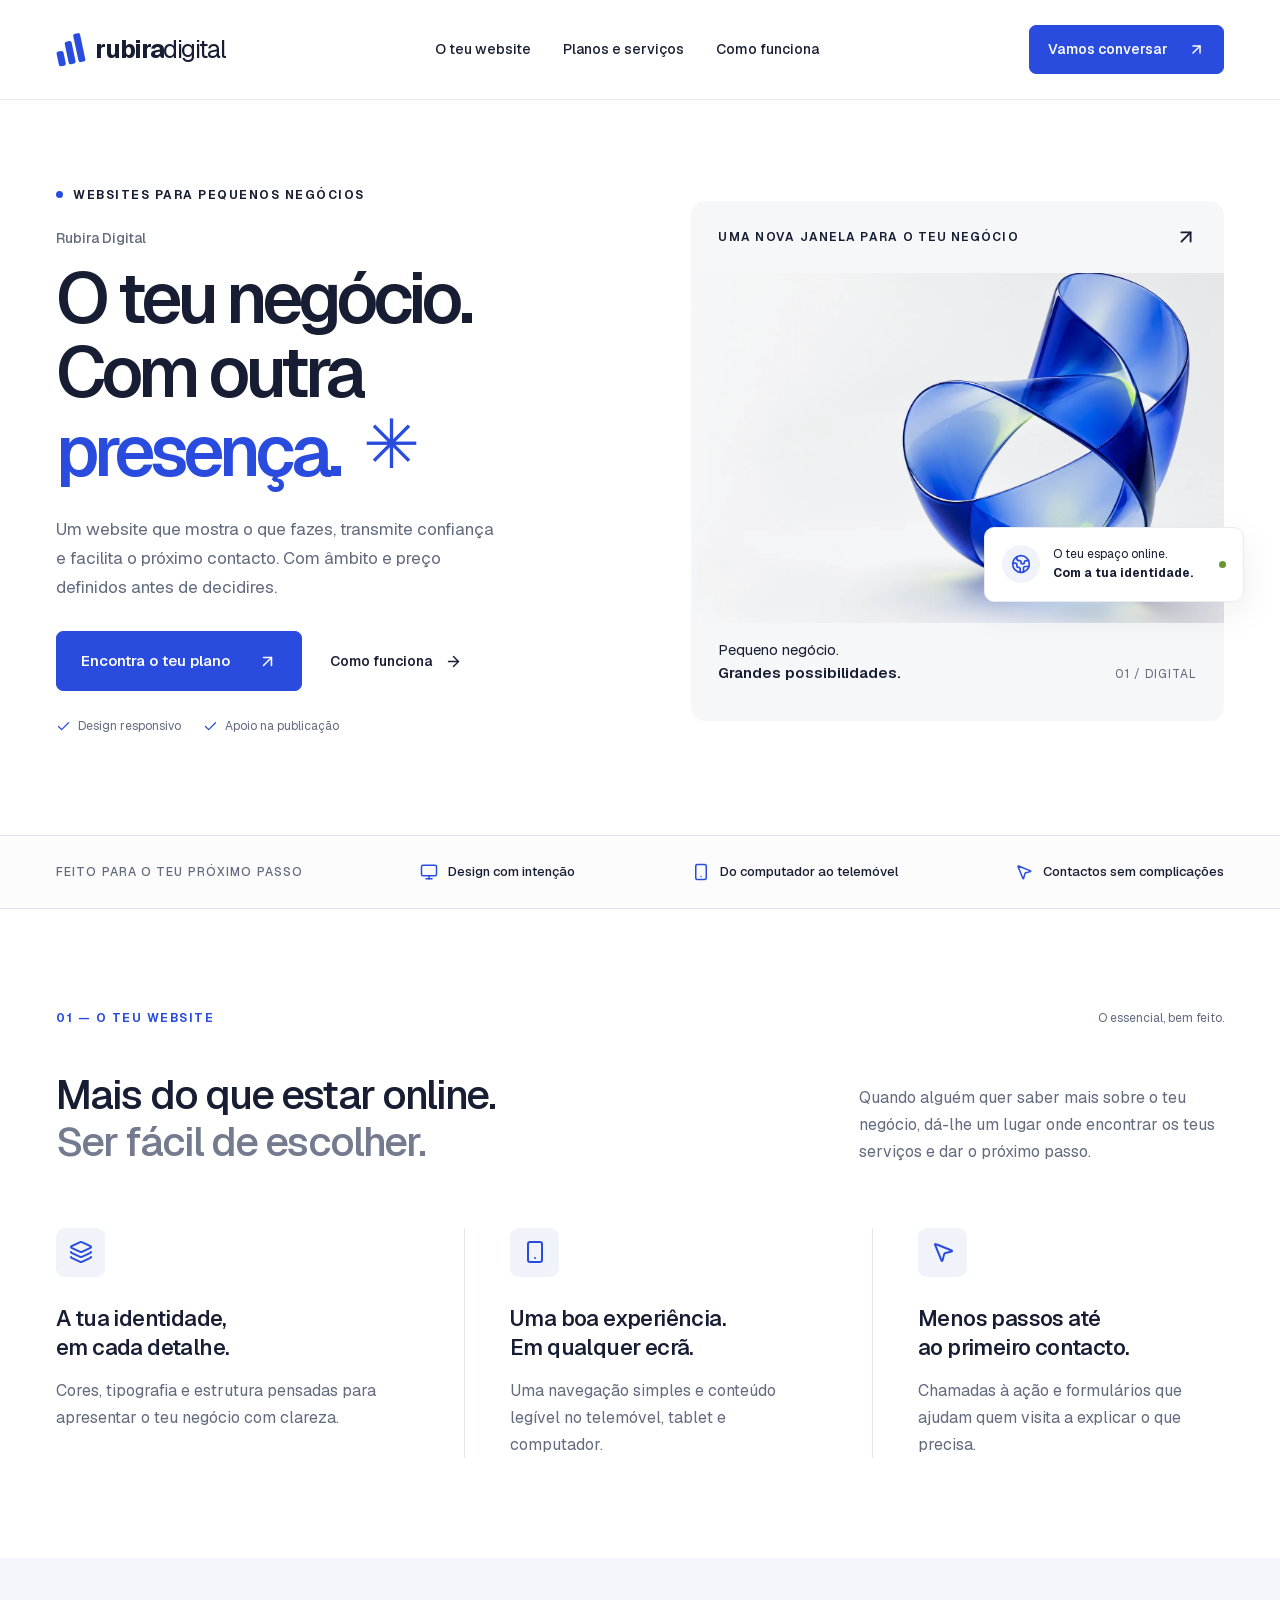
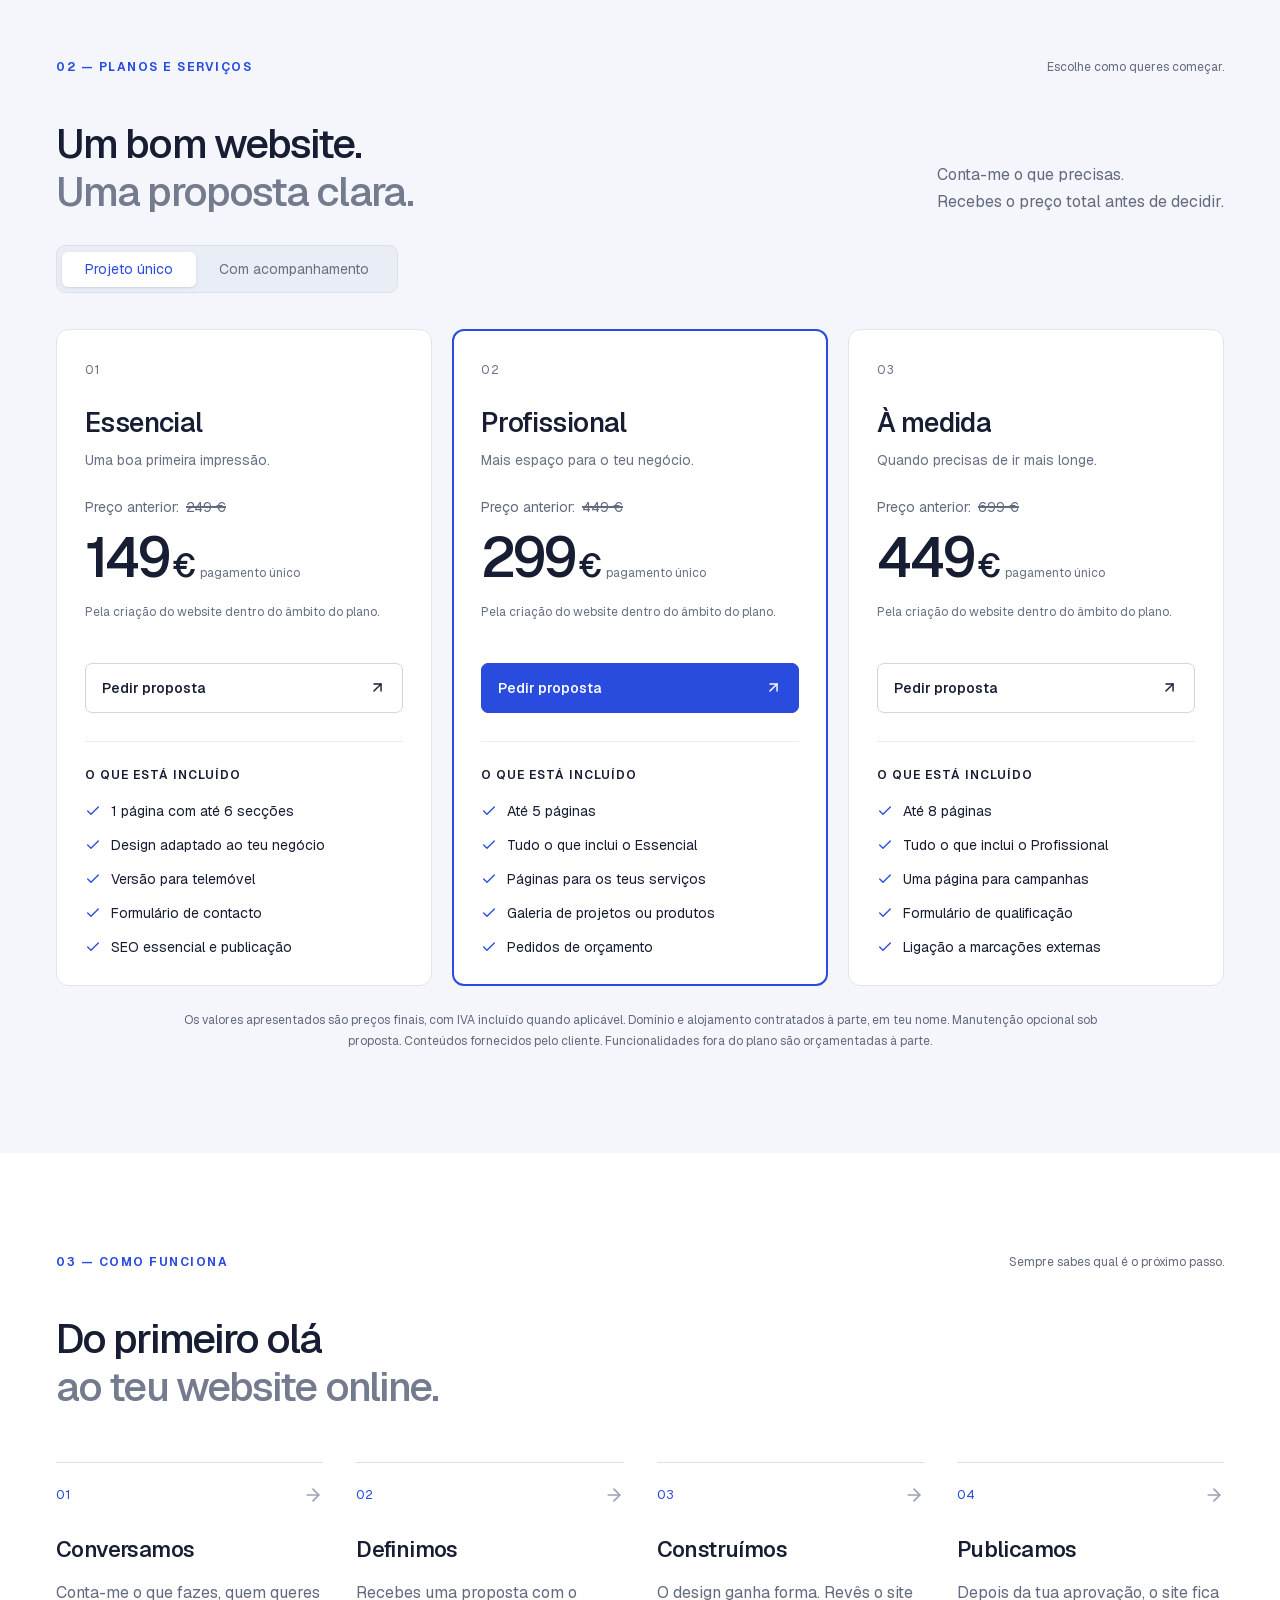
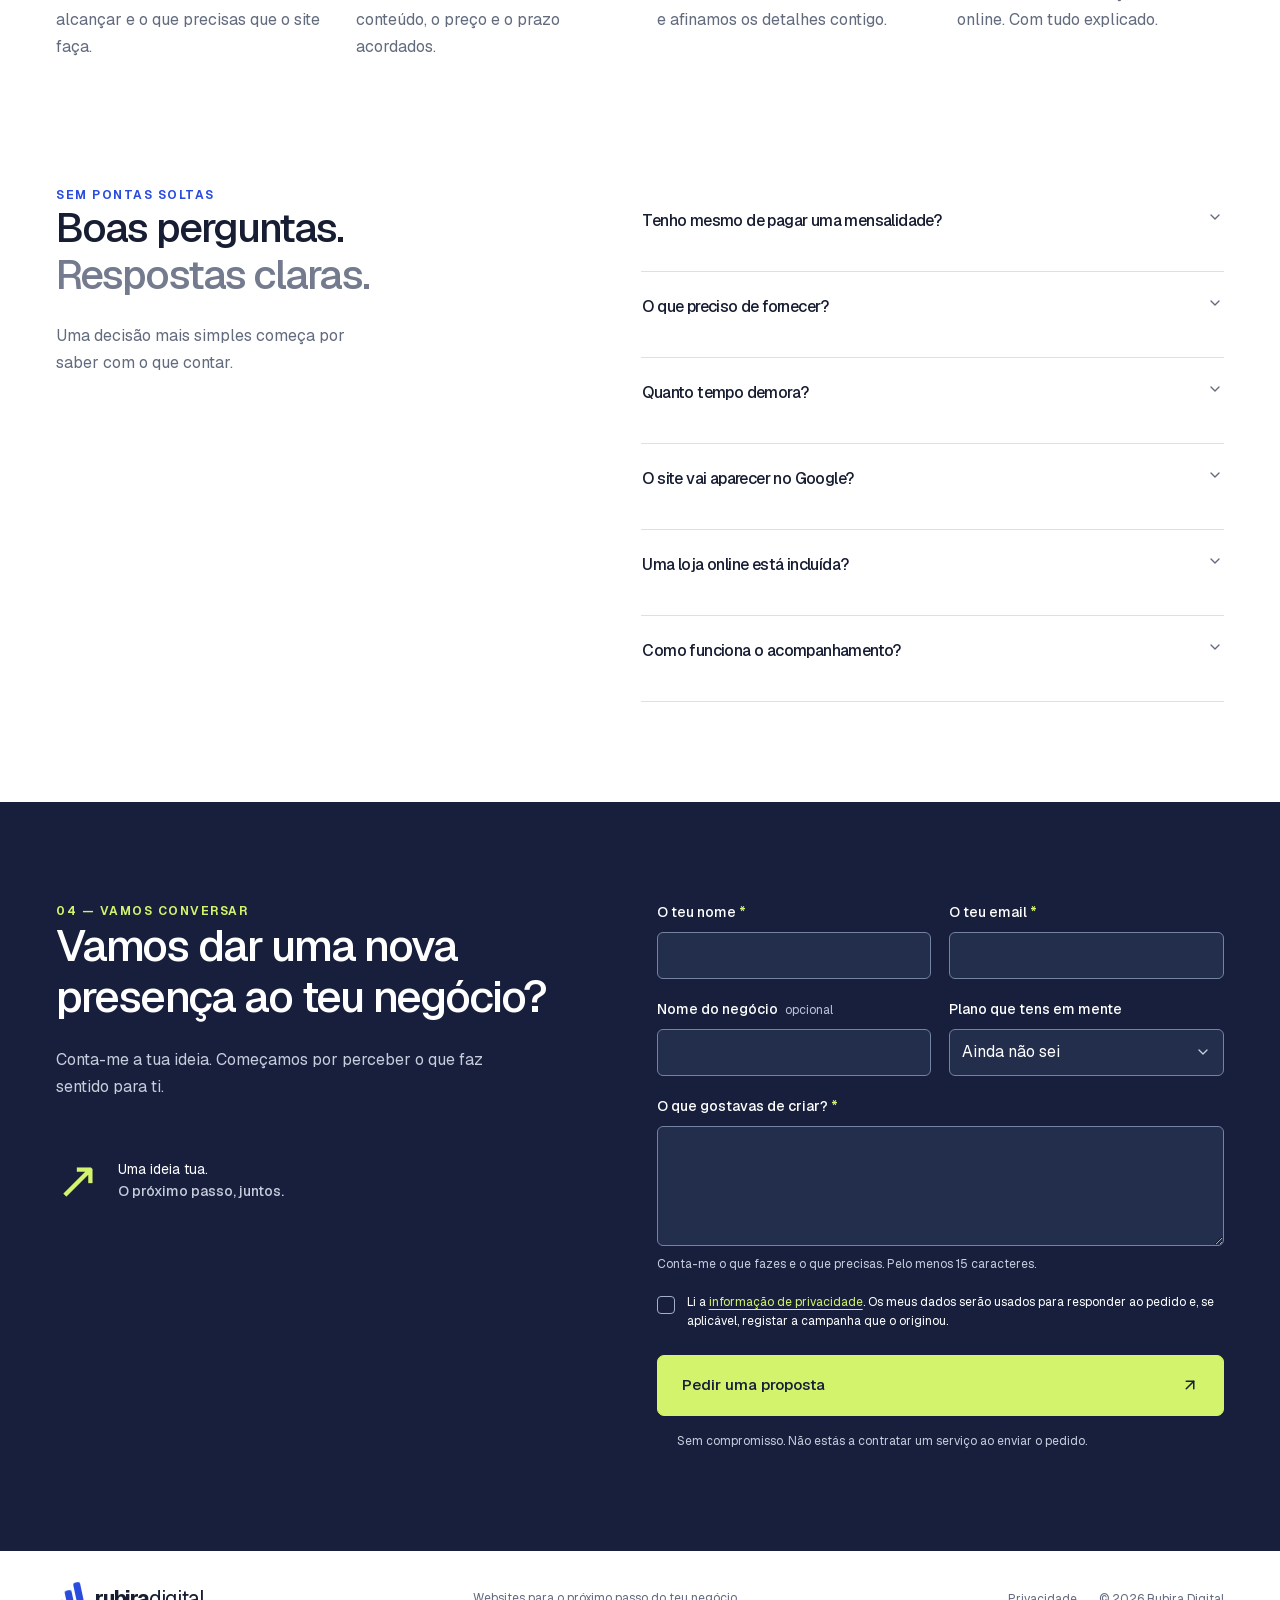
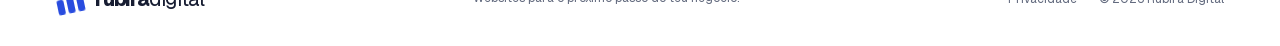
==== commit d43622bc: "Atualizar site comercial para Rubira Digital" ====
--- a/index.html
+++ b/index.html
@@ -1,13 +1,13 @@
-<!DOCTYPE html><html lang="pt-PT"><head><meta charSet="utf-8"/><meta name="viewport" content="width=device-width, initial-scale=1"/><link rel="stylesheet" href="/impulso-digital/_next/static/css/index.1pks2xbM.css" data-rsc-css-href="/impulso-digital/_next/static/css/index.1pks2xbM.css" data-precedence="vite-rsc/importer-resources"/><link rel="modulepreload" fetchPriority="low" href="/impulso-digital/_next/static/chunks/index-Bn8Kj52C.js"/><script src="/impulso-digital/_next/static/chunks/rolldown-runtime-hePW80VL.js" type="module" async=""></script><script src="/impulso-digital/_next/static/chunks/framework-DTZGTDtF.js" type="module" async=""></script><script src="/impulso-digital/_next/static/chunks/vinext-D3f_0mIM.js" type="module" async=""></script><link rel="modulepreload" href="/impulso-digital/_next/static/chunks/layout-segment-context-ScBcAFJs.js" crossorigin=""/><link rel="modulepreload" href="/impulso-digital/_next/static/chunks/page-CJyTaChv.js" crossorigin=""/><title>Rubira Digital — Websites para pequenos negócios</title><meta name="description" content="Criação de websites para pequenos negócios. Conhece os serviços da Rubira Digital e pede uma proposta para o teu projeto."/><meta name="robots" content="index, follow"/><meta property="og:title" content="Rubira Digital — Websites para pequenos negócios"/><meta property="og:description" content="Design responsivo, serviços claros e um formulário para dar o primeiro passo no teu projeto."/><meta property="og:url" content="https://impulsodigitalpt.github.io/impulso-digital/"/><meta property="og:site_name" content="Rubira Digital"/><meta property="og:type" content="website"/><meta property="og:locale" content="pt_PT"/><meta name="twitter:card" content="summary"/><meta name="twitter:title" content="Rubira Digital — Websites para pequenos negócios"/><meta name="twitter:description" content="Conhece os serviços e pede uma proposta para o teu website."/><link rel="shortcut icon" href="/impulso-digital/favicon.ico"/><link rel="icon" href="/impulso-digital/favicon.svg" type="image/svg+xml"/><link rel="icon" href="/impulso-digital/favicon-32.png" type="image/png" sizes="32x32"/><link rel="apple-touch-icon" href="/impulso-digital/apple-touch-icon.png" type="image/png" sizes="180x180"/><link rel="canonical" href="https://impulsodigitalpt.github.io/impulso-digital/"/><script>Object.assign(((self[Symbol.for("vinext.navigationRuntime")]??={bootstrap:{routeManifest:null},functions:{}}).bootstrap.rsc??={rsc:[]}),{params:{},nav:{"pathname":"/","searchParams":[]},searchParamsFromBrowser:true})</script><link rel="modulepreload" href="/impulso-digital/_next/static/chunks/index-Bn8Kj52C.js" />
-<link rel="preload" href="/impulso-digital/_next/static/_vinext_fonts/geist-8ac0455e797f/geist-98bbbccb.woff2" as="font" type="font/woff2" crossorigin />
-<link rel="preload" href="/impulso-digital/_next/static/_vinext_fonts/geist-mono-00e989178794/geist-mono-013b2f2f.woff2" as="font" type="font/woff2" crossorigin />
+<!DOCTYPE html><html lang="pt-PT"><head><meta charSet="utf-8"/><meta name="viewport" content="width=device-width, initial-scale=1"/><link rel="stylesheet" href="/_next/static/css/index.DtN5OsD-.css" data-rsc-css-href="/_next/static/css/index.DtN5OsD-.css" data-precedence="vite-rsc/importer-resources"/><link rel="modulepreload" fetchPriority="low" href="/_next/static/chunks/index-DTsf0Rr7.js"/><script src="/_next/static/chunks/rolldown-runtime-hePW80VL.js" type="module" async=""></script><script src="/_next/static/chunks/framework-DTZGTDtF.js" type="module" async=""></script><script src="/_next/static/chunks/vinext-BB3LfJml.js" type="module" async=""></script><link rel="modulepreload" href="/_next/static/chunks/layout-segment-context-90jtCc2S.js" crossorigin=""/><link rel="modulepreload" href="/_next/static/chunks/page-CooHNtbF.js" crossorigin=""/><title>Rubira Digital — Websites para pequenos negócios</title><meta name="description" content="Criação de websites para pequenos negócios. Conhece os serviços da Rubira Digital e pede uma proposta para o teu projeto."/><meta name="robots" content="index, follow"/><meta property="og:title" content="Rubira Digital — Websites para pequenos negócios"/><meta property="og:description" content="Design responsivo, serviços claros e um formulário para dar o primeiro passo no teu projeto."/><meta property="og:url" content="https://rubiradigital.pt/"/><meta property="og:site_name" content="Rubira Digital"/><meta property="og:type" content="website"/><meta property="og:locale" content="pt_PT"/><meta name="twitter:card" content="summary"/><meta name="twitter:title" content="Rubira Digital — Websites para pequenos negócios"/><meta name="twitter:description" content="Conhece os serviços e pede uma proposta para o teu website."/><link rel="shortcut icon" href="/favicon.ico"/><link rel="icon" href="/favicon.svg" type="image/svg+xml"/><link rel="icon" href="/favicon-32.png" type="image/png" sizes="32x32"/><link rel="apple-touch-icon" href="/apple-touch-icon.png" type="image/png" sizes="180x180"/><link rel="canonical" href="https://rubiradigital.pt/"/><script>Object.assign(((self[Symbol.for("vinext.navigationRuntime")]??={bootstrap:{routeManifest:null},functions:{}}).bootstrap.rsc??={rsc:[]}),{params:{},nav:{"pathname":"/","searchParams":[]},searchParamsFromBrowser:true})</script><link rel="modulepreload" href="/_next/static/chunks/index-DTsf0Rr7.js" />
+<link rel="preload" href="/_next/static/_vinext_fonts/geist-8ac0455e797f/geist-98bbbccb.woff2" as="font" type="font/woff2" crossorigin />
+<link rel="preload" href="/_next/static/_vinext_fonts/geist-mono-00e989178794/geist-mono-013b2f2f.woff2" as="font" type="font/woff2" crossorigin />
 <style data-vinext-fonts>/* cyrillic-ext */
 @font-face {
   font-family: 'Geist';
   font-style: normal;
   font-weight: 100 900;
   font-display: swap;
-  src: url(/impulso-digital/_next/static/_vinext_fonts/geist-8ac0455e797f/geist-ff2310f5.woff2) format('woff2');
+  src: url(/_next/static/_vinext_fonts/geist-8ac0455e797f/geist-ff2310f5.woff2) format('woff2');
   unicode-range: U+0460-052F, U+1C80-1C8A, U+20B4, U+2DE0-2DFF, U+A640-A69F, U+FE2E-FE2F;
 }
 /* cyrillic */
@@ -16,7 +16,7 @@
   font-style: normal;
   font-weight: 100 900;
   font-display: swap;
-  src: url(/impulso-digital/_next/static/_vinext_fonts/geist-8ac0455e797f/geist-875ccdd4.woff2) format('woff2');
+  src: url(/_next/static/_vinext_fonts/geist-8ac0455e797f/geist-875ccdd4.woff2) format('woff2');
   unicode-range: U+0301, U+0400-045F, U+0490-0491, U+04B0-04B1, U+2116;
 }
 /* vietnamese */
@@ -25,7 +25,7 @@
   font-style: normal;
   font-weight: 100 900;
   font-display: swap;
-  src: url(/impulso-digital/_next/static/_vinext_fonts/geist-8ac0455e797f/geist-52306abf.woff2) format('woff2');
+  src: url(/_next/static/_vinext_fonts/geist-8ac0455e797f/geist-52306abf.woff2) format('woff2');
   unicode-range: U+0102-0103, U+0110-0111, U+0128-0129, U+0168-0169, U+01A0-01A1, U+01AF-01B0, U+0300-0301, U+0303-0304, U+0308-0309, U+0323, U+0329, U+1EA0-1EF9, U+20AB;
 }
 /* latin-ext */
@@ -34,7 +34,7 @@
   font-style: normal;
   font-weight: 100 900;
   font-display: swap;
-  src: url(/impulso-digital/_next/static/_vinext_fonts/geist-8ac0455e797f/geist-001175b1.woff2) format('woff2');
+  src: url(/_next/static/_vinext_fonts/geist-8ac0455e797f/geist-001175b1.woff2) format('woff2');
   unicode-range: U+0100-02BA, U+02BD-02C5, U+02C7-02CC, U+02CE-02D7, U+02DD-02FF, U+0304, U+0308, U+0329, U+1D00-1DBF, U+1E00-1E9F, U+1EF2-1EFF, U+2020, U+20A0-20AB, U+20AD-20C0, U+2113, U+2C60-2C7F, U+A720-A7FF;
 }
 /* latin */
@@ -43,7 +43,7 @@
   font-style: normal;
   font-weight: 100 900;
   font-display: swap;
-  src: url(/impulso-digital/_next/static/_vinext_fonts/geist-8ac0455e797f/geist-98bbbccb.woff2) format('woff2');
+  src: url(/_next/static/_vinext_fonts/geist-8ac0455e797f/geist-98bbbccb.woff2) format('woff2');
   unicode-range: U+0000-00FF, U+0131, U+0152-0153, U+02BB-02BC, U+02C6, U+02DA, U+02DC, U+0304, U+0308, U+0329, U+2000-206F, U+20AC, U+2122, U+2191, U+2193, U+2212, U+2215, U+FEFF, U+FFFD;
 }
 
@@ -56,9 +56,9 @@
   size-adjust: 104.76%;
 }
 
-.__font_geist_1u87v14 { font-family: 'Geist', 'Geist Fallback'; font-style: normal; }
+.__font_geist_19ysh9d { font-family: 'Geist', 'Geist Fallback'; font-style: normal; }
 
-.__variable_geist_1u87v14 { --font-geist-sans: 'Geist', 'Geist Fallback'; }
+.__variable_geist_19ysh9d { --font-geist-sans: 'Geist', 'Geist Fallback'; }
 
 /* cyrillic-ext */
 @font-face {
@@ -66,7 +66,7 @@
   font-style: normal;
   font-weight: 100 900;
   font-display: swap;
-  src: url(/impulso-digital/_next/static/_vinext_fonts/geist-mono-00e989178794/geist-mono-f6b33328.woff2) format('woff2');
+  src: url(/_next/static/_vinext_fonts/geist-mono-00e989178794/geist-mono-f6b33328.woff2) format('woff2');
   unicode-range: U+0460-052F, U+1C80-1C8A, U+20B4, U+2DE0-2DFF, U+A640-A69F, U+FE2E-FE2F;
 }
 /* cyrillic */
@@ -75,7 +75,7 @@
   font-style: normal;
   font-weight: 100 900;
   font-display: swap;
-  src: url(/impulso-digital/_next/static/_vinext_fonts/geist-mono-00e989178794/geist-mono-44e03052.woff2) format('woff2');
+  src: url(/_next/static/_vinext_fonts/geist-mono-00e989178794/geist-mono-44e03052.woff2) format('woff2');
   unicode-range: U+0301, U+0400-045F, U+0490-0491, U+04B0-04B1, U+2116;
 }
 /* symbols2 */
@@ -84,7 +84,7 @@
   font-style: normal;
   font-weight: 100 900;
   font-display: swap;
-  src: url(/impulso-digital/_next/static/_vinext_fonts/geist-mono-00e989178794/geist-mono-0638449e.woff2) format('woff2');
+  src: url(/_next/static/_vinext_fonts/geist-mono-00e989178794/geist-mono-0638449e.woff2) format('woff2');
   unicode-range: U+2000-2001, U+2004-2008, U+200A, U+23B8-23BD, U+2500-259F;
 }
 /* vietnamese */
@@ -93,7 +93,7 @@
   font-style: normal;
   font-weight: 100 900;
   font-display: swap;
-  src: url(/impulso-digital/_next/static/_vinext_fonts/geist-mono-00e989178794/geist-mono-971fb274.woff2) format('woff2');
+  src: url(/_next/static/_vinext_fonts/geist-mono-00e989178794/geist-mono-971fb274.woff2) format('woff2');
   unicode-range: U+0102-0103, U+0110-0111, U+0128-0129, U+0168-0169, U+01A0-01A1, U+01AF-01B0, U+0300-0301, U+0303-0304, U+0308-0309, U+0323, U+0329, U+1EA0-1EF9, U+20AB;
 }
 /* latin-ext */
@@ -102,7 +102,7 @@
   font-style: normal;
   font-weight: 100 900;
   font-display: swap;
-  src: url(/impulso-digital/_next/static/_vinext_fonts/geist-mono-00e989178794/geist-mono-44745446.woff2) format('woff2');
+  src: url(/_next/static/_vinext_fonts/geist-mono-00e989178794/geist-mono-44745446.woff2) format('woff2');
   unicode-range: U+0100-02BA, U+02BD-02C5, U+02C7-02CC, U+02CE-02D7, U+02DD-02FF, U+0304, U+0308, U+0329, U+1D00-1DBF, U+1E00-1E9F, U+1EF2-1EFF, U+2020, U+20A0-20AB, U+20AD-20C0, U+2113, U+2C60-2C7F, U+A720-A7FF;
 }
 /* latin */
@@ -111,7 +111,7 @@
   font-style: normal;
   font-weight: 100 900;
   font-display: swap;
-  src: url(/impulso-digital/_next/static/_vinext_fonts/geist-mono-00e989178794/geist-mono-013b2f2f.woff2) format('woff2');
+  src: url(/_next/static/_vinext_fonts/geist-mono-00e989178794/geist-mono-013b2f2f.woff2) format('woff2');
   unicode-range: U+0000-00FF, U+0131, U+0152-0153, U+02BB-02BC, U+02C6, U+02DA, U+02DC, U+0304, U+0308, U+0329, U+2000-206F, U+20AC, U+2122, U+2191, U+2193, U+2212, U+2215, U+FEFF, U+FFFD;
 }
 
@@ -124,8 +124,8 @@
   size-adjust: 134.59%;
 }
 
-.__font_geist_mono_165odfv { font-family: 'Geist Mono', 'Geist Mono Fallback'; font-style: normal; }
+.__font_geist_mono_1001rt9 { font-family: 'Geist Mono', 'Geist Mono Fallback'; font-style: normal; }
 
-.__variable_geist_mono_165odfv { --font-geist-mono: 'Geist Mono', 'Geist Mono Fallback'; }
+.__variable_geist_mono_1001rt9 { --font-geist-mono: 'Geist Mono', 'Geist Mono Fallback'; }
 </style>
-</head><body class="__variable_geist_1u87v14 __variable_geist_mono_165odfv antialiased"><script type="application/ld+json">{"@context":"https://schema.org","@type":"Organization","name":"Rubira Digital","url":"https://impulsodigitalpt.github.io/impulso-digital/","description":"Criação de websites para pequenos negócios."}</script><a class="skip-link" href="#conteudo">Saltar para o conteúdo</a><header class="header"><a class="brand" href="#inicio" aria-label="Rubira Digital — início"><span class="brand-mark" aria-hidden="true"><span></span><span></span><span></span></span><span>rubira<span class="brand-light">digital</span></span></a><nav aria-label="Navegação principal" class="nav"><a href="#vantagens">O teu website</a><a href="#planos">Planos e serviços</a><a href="#processo">Como funciona</a></nav><a class="button button-small nav-cta" href="#contacto">Vamos conversar <svg xmlns="http://www.w3.org/2000/svg" width="17" height="17" viewBox="0 0 24 24" fill="none" stroke="currentColor" stroke-width="2" stroke-linecap="round" stroke-linejoin="round" class="lucide lucide-arrow-up-right" aria-hidden="true"><path d="M7 7h10v10"></path><path d="M7 17 17 7"></path></svg></a><button class="menu-toggle" aria-label="Abrir navegação" aria-expanded="false">Menu<!-- --> <svg xmlns="http://www.w3.org/2000/svg" width="20" height="20" viewBox="0 0 24 24" fill="none" stroke="currentColor" stroke-width="2" stroke-linecap="round" stroke-linejoin="round" class="lucide lucide-plus" aria-hidden="true"><path d="M5 12h14"></path><path d="M12 5v14"></path></svg></button></header><main id="conteudo"><section class="hero shell" id="inicio"><div class="hero-copy"><div class="eyebrow"><span class="status-dot"></span> WEBSITES PARA PEQUENOS NEGÓCIOS</div><h1>Rubira Digital</h1><p class="hero-headline">O teu negócio.<br/>Com outra<br/><span>presença.</span><span class="headline-star" aria-hidden="true">✳</span></p><p class="hero-description">Um website que mostra o que fazes, transmite confiança e facilita o próximo contacto. Com âmbito e preço definidos antes de decidires.</p><div class="hero-actions"><a class="button" href="#planos">Encontra o teu plano <svg xmlns="http://www.w3.org/2000/svg" width="19" height="19" viewBox="0 0 24 24" fill="none" stroke="currentColor" stroke-width="2" stroke-linecap="round" stroke-linejoin="round" class="lucide lucide-arrow-up-right" aria-hidden="true"><path d="M7 7h10v10"></path><path d="M7 17 17 7"></path></svg></a><a class="text-link" href="#processo">Como funciona <svg xmlns="http://www.w3.org/2000/svg" width="17" height="17" viewBox="0 0 24 24" fill="none" stroke="currentColor" stroke-width="2" stroke-linecap="round" stroke-linejoin="round" class="lucide lucide-arrow-right" aria-hidden="true"><path d="M5 12h14"></path><path d="m12 5 7 7-7 7"></path></svg></a></div><div class="hero-notes"><span><svg xmlns="http://www.w3.org/2000/svg" width="15" height="15" viewBox="0 0 24 24" fill="none" stroke="currentColor" stroke-width="2" stroke-linecap="round" stroke-linejoin="round" class="lucide lucide-check" aria-hidden="true"><path d="M20 6 9 17l-5-5"></path></svg> Design responsivo</span><span><svg xmlns="http://www.w3.org/2000/svg" width="15" height="15" viewBox="0 0 24 24" fill="none" stroke="currentColor" stroke-width="2" stroke-linecap="round" stroke-linejoin="round" class="lucide lucide-check" aria-hidden="true"><path d="M20 6 9 17l-5-5"></path></svg> Apoio na publicação</span></div></div><div class="hero-visual"><div class="visual-top"><span>UMA NOVA JANELA PARA O TEU NEGÓCIO</span><svg xmlns="http://www.w3.org/2000/svg" width="22" height="22" viewBox="0 0 24 24" fill="none" stroke="currentColor" stroke-width="2" stroke-linecap="round" stroke-linejoin="round" class="lucide lucide-arrow-up-right" aria-hidden="true"><path d="M7 7h10v10"></path><path d="M7 17 17 7"></path></svg></div><div class="abstract-space"><img src="/impulso-digital/images/cobalt-loop.webp" alt="" width="1448" height="1086" loading="lazy" fetchPriority="high" decoding="async" data-nimg="1"/></div><div class="visual-caption"><span>Pequeno negócio.<br/><strong>Grandes possibilidades.</strong></span><span class="visual-index">01 / DIGITAL</span></div><div class="floating-note"><span class="note-icon"><svg xmlns="http://www.w3.org/2000/svg" width="20" height="20" viewBox="0 0 24 24" fill="none" stroke="currentColor" stroke-width="2" stroke-linecap="round" stroke-linejoin="round" class="lucide lucide-earth" aria-hidden="true"><path d="M21.54 15H17a2 2 0 0 0-2 2v4.54"></path><path d="M7 3.34V5a3 3 0 0 0 3 3a2 2 0 0 1 2 2c0 1.1.9 2 2 2a2 2 0 0 0 2-2c0-1.1.9-2 2-2h3.17"></path><path d="M11 21.95V18a2 2 0 0 0-2-2a2 2 0 0 1-2-2v-1a2 2 0 0 0-2-2H2.05"></path><circle cx="12" cy="12" r="10"></circle></svg></span><span>O teu espaço online.<br/><strong>Com a tua identidade.</strong></span><span class="note-dot"></span></div></div></section><div class="benefits-strip"><div class="shell"><span>FEITO PARA O TEU PRÓXIMO PASSO</span><span><svg xmlns="http://www.w3.org/2000/svg" width="18" height="18" viewBox="0 0 24 24" fill="none" stroke="currentColor" stroke-width="2" stroke-linecap="round" stroke-linejoin="round" class="lucide lucide-monitor" aria-hidden="true"><rect width="20" height="14" x="2" y="3" rx="2"></rect><line x1="8" x2="16" y1="21" y2="21"></line><line x1="12" x2="12" y1="17" y2="21"></line></svg> Design com intenção</span><span><svg xmlns="http://www.w3.org/2000/svg" width="18" height="18" viewBox="0 0 24 24" fill="none" stroke="currentColor" stroke-width="2" stroke-linecap="round" stroke-linejoin="round" class="lucide lucide-smartphone" aria-hidden="true"><rect width="14" height="20" x="5" y="2" rx="2" ry="2"></rect><path d="M12 18h.01"></path></svg> Do computador ao telemóvel</span><span><svg xmlns="http://www.w3.org/2000/svg" width="18" height="18" viewBox="0 0 24 24" fill="none" stroke="currentColor" stroke-width="2" stroke-linecap="round" stroke-linejoin="round" class="lucide lucide-mouse-pointer2 lucide-mouse-pointer-2" aria-hidden="true"><path d="M4.037 4.688a.495.495 0 0 1 .651-.651l16 6.5a.5.5 0 0 1-.063.947l-6.124 1.58a2 2 0 0 0-1.438 1.435l-1.579 6.126a.5.5 0 0 1-.947.063z"></path></svg> Contactos sem complicações</span></div></div><section id="vantagens" class="section shell"><div class="section-top"><p class="eyebrow">01 — O TEU WEBSITE</p><span class="section-side">O essencial, bem feito.</span></div><div class="intro-row"><h2>Mais do que estar online.<br/><span>Ser fácil de escolher.</span></h2><p>Quando alguém quer saber mais sobre o teu negócio, dá-lhe um lugar onde encontrar os teus serviços e dar o próximo passo.</p></div><div class="features"><article><span class="feature-icon"><svg xmlns="http://www.w3.org/2000/svg" width="24" height="24" viewBox="0 0 24 24" fill="none" stroke="currentColor" stroke-width="2" stroke-linecap="round" stroke-linejoin="round" class="lucide lucide-layers" aria-hidden="true"><path d="M12.83 2.18a2 2 0 0 0-1.66 0L2.6 6.08a1 1 0 0 0 0 1.83l8.58 3.91a2 2 0 0 0 1.66 0l8.58-3.9a1 1 0 0 0 0-1.83z"></path><path d="M2 12a1 1 0 0 0 .58.91l8.6 3.91a2 2 0 0 0 1.65 0l8.58-3.9A1 1 0 0 0 22 12"></path><path d="M2 17a1 1 0 0 0 .58.91l8.6 3.91a2 2 0 0 0 1.65 0l8.58-3.9A1 1 0 0 0 22 17"></path></svg></span><h3>A tua identidade,<br/> em cada detalhe.</h3><p>Cores, tipografia e estrutura pensadas para apresentar o teu negócio com clareza.</p></article><article><span class="feature-icon"><svg xmlns="http://www.w3.org/2000/svg" width="24" height="24" viewBox="0 0 24 24" fill="none" stroke="currentColor" stroke-width="2" stroke-linecap="round" stroke-linejoin="round" class="lucide lucide-smartphone" aria-hidden="true"><rect width="14" height="20" x="5" y="2" rx="2" ry="2"></rect><path d="M12 18h.01"></path></svg></span><h3>Uma boa experiência.<br/> Em qualquer ecrã.</h3><p>Uma navegação simples e conteúdo legível no telemóvel, tablet e computador.</p></article><article><span class="feature-icon"><svg xmlns="http://www.w3.org/2000/svg" width="24" height="24" viewBox="0 0 24 24" fill="none" stroke="currentColor" stroke-width="2" stroke-linecap="round" stroke-linejoin="round" class="lucide lucide-mouse-pointer2 lucide-mouse-pointer-2" aria-hidden="true"><path d="M4.037 4.688a.495.495 0 0 1 .651-.651l16 6.5a.5.5 0 0 1-.063.947l-6.124 1.58a2 2 0 0 0-1.438 1.435l-1.579 6.126a.5.5 0 0 1-.947.063z"></path></svg></span><h3>Menos passos até<br/> ao primeiro contacto.</h3><p>Chamadas à ação e formulários que ajudam quem visita a explicar o que precisa.</p></article></div></section><section id="planos" class="section pricing-section"><div class="shell"><div class="section-top"><p class="eyebrow">02 — PLANOS E SERVIÇOS</p><span class="section-side">Escolhe como queres começar.</span></div><div class="pricing-head"><h2>Um bom website.<br/><span>Uma proposta clara.</span></h2><p>Conta-me o que precisas.<br/>Recebes o preço total antes de decidir.</p></div><div data-orientation="horizontal" data-activation-direction="none" data-slot="tabs" class="group/tabs flex gap-2 data-horizontal:flex-col"><div data-orientation="horizontal" data-activation-direction="none" role="tablist" data-slot="tabs-list" data-variant="default" aria-label="Modalidade de pagamento" class="group/tabs-list inline-flex w-fit items-center justify-center rounded-lg p-[3px] text-muted-foreground group-data-horizontal/tabs:h-8 group-data-vertical/tabs:h-fit group-data-vertical/tabs:flex-col data-[variant=line]:rounded-none bg-muted pricing-tabs"><button type="button" data-active="" data-orientation="horizontal" data-activation-direction="none" aria-disabled="false" tabindex="-1" role="tab" aria-selected="true" id="base-ui-_R_nhmi_" data-composite-item-active="" data-slot="tabs-trigger" class="relative inline-flex h-[calc(100%-1px)] flex-1 items-center justify-center gap-1.5 rounded-md border border-transparent px-1.5 py-0.5 text-sm font-medium whitespace-nowrap text-foreground/60 transition-all group-data-vertical/tabs:w-full group-data-vertical/tabs:justify-start hover:text-foreground focus-visible:border-ring focus-visible:ring-[3px] focus-visible:ring-ring/50 focus-visible:outline-1 focus-visible:outline-ring disabled:pointer-events-none disabled:opacity-50 has-data-[icon=inline-end]:pr-1 has-data-[icon=inline-start]:pl-1 aria-disabled:pointer-events-none aria-disabled:opacity-50 dark:text-muted-foreground dark:hover:text-foreground group-data-[variant=default]/tabs-list:data-active:shadow-sm group-data-[variant=line]/tabs-list:data-active:shadow-none [&amp;_svg]:pointer-events-none [&amp;_svg]:shrink-0 [&amp;_svg:not([class*=&#x27;size-&#x27;])]:size-4 group-data-[variant=line]/tabs-list:bg-transparent group-data-[variant=line]/tabs-list:data-active:bg-transparent dark:group-data-[variant=line]/tabs-list:data-active:border-transparent dark:group-data-[variant=line]/tabs-list:data-active:bg-transparent data-active:bg-background data-active:text-foreground dark:data-active:border-input dark:data-active:bg-input/30 dark:data-active:text-foreground after:absolute after:bg-foreground after:opacity-0 after:transition-opacity group-data-horizontal/tabs:after:inset-x-0 group-data-horizontal/tabs:after:bottom-[-5px] group-data-horizontal/tabs:after:h-0.5 group-data-vertical/tabs:after:inset-y-0 group-data-vertical/tabs:after:-right-1 group-data-vertical/tabs:after:w-0.5 group-data-[variant=line]/tabs-list:data-active:after:opacity-100">Projeto único</button><button type="button" data-orientation="horizontal" data-activation-direction="none" aria-disabled="false" tabindex="-1" role="tab" aria-selected="false" id="base-ui-_R_17hmi_" data-slot="tabs-trigger" class="relative inline-flex h-[calc(100%-1px)] flex-1 items-center justify-center gap-1.5 rounded-md border border-transparent px-1.5 py-0.5 text-sm font-medium whitespace-nowrap text-foreground/60 transition-all group-data-vertical/tabs:w-full group-data-vertical/tabs:justify-start hover:text-foreground focus-visible:border-ring focus-visible:ring-[3px] focus-visible:ring-ring/50 focus-visible:outline-1 focus-visible:outline-ring disabled:pointer-events-none disabled:opacity-50 has-data-[icon=inline-end]:pr-1 has-data-[icon=inline-start]:pl-1 aria-disabled:pointer-events-none aria-disabled:opacity-50 dark:text-muted-foreground dark:hover:text-foreground group-data-[variant=default]/tabs-list:data-active:shadow-sm group-data-[variant=line]/tabs-list:data-active:shadow-none [&amp;_svg]:pointer-events-none [&amp;_svg]:shrink-0 [&amp;_svg:not([class*=&#x27;size-&#x27;])]:size-4 group-data-[variant=line]/tabs-list:bg-transparent group-data-[variant=line]/tabs-list:data-active:bg-transparent dark:group-data-[variant=line]/tabs-list:data-active:border-transparent dark:group-data-[variant=line]/tabs-list:data-active:bg-transparent data-active:bg-background data-active:text-foreground dark:data-active:border-input dark:data-active:bg-input/30 dark:data-active:text-foreground after:absolute after:bg-foreground after:opacity-0 after:transition-opacity group-data-horizontal/tabs:after:inset-x-0 group-data-horizontal/tabs:after:bottom-[-5px] group-data-horizontal/tabs:after:h-0.5 group-data-vertical/tabs:after:inset-y-0 group-data-vertical/tabs:after:-right-1 group-data-vertical/tabs:after:w-0.5 group-data-[variant=line]/tabs-list:data-active:after:opacity-100">Com acompanhamento</button></div><div data-orientation="horizontal" data-activation-direction="none" id="base-ui-_R_rhmi_" role="tabpanel" tabindex="0" data-index="-1" data-slot="tabs-content" class="flex-1 text-sm outline-none"><div class="price-grid"><article class="price-card "><div class="plan-label"><span>0<!-- -->1</span></div><h3>Essencial</h3><p class="plan-intro">Uma boa primeira impressão.</p><p class="previous-price">Preço anterior: <s>249<!-- --> €</s></p><div class="price"><strong>149<span>€</span></strong><span>pagamento único</span></div><p class="price-detail">Pela criação do website dentro do âmbito do plano.</p><a href="#contacto" class="button button-outline">Pedir proposta <svg xmlns="http://www.w3.org/2000/svg" width="17" height="17" viewBox="0 0 24 24" fill="none" stroke="currentColor" stroke-width="2" stroke-linecap="round" stroke-linejoin="round" class="lucide lucide-arrow-up-right" aria-hidden="true"><path d="M7 7h10v10"></path><path d="M7 17 17 7"></path></svg></a><div class="plan-includes">O QUE ESTÁ INCLUÍDO</div><ul><li><svg xmlns="http://www.w3.org/2000/svg" width="16" height="16" viewBox="0 0 24 24" fill="none" stroke="currentColor" stroke-width="2" stroke-linecap="round" stroke-linejoin="round" class="lucide lucide-check" aria-hidden="true"><path d="M20 6 9 17l-5-5"></path></svg>1 página com até 6 secções</li><li><svg xmlns="http://www.w3.org/2000/svg" width="16" height="16" viewBox="0 0 24 24" fill="none" stroke="currentColor" stroke-width="2" stroke-linecap="round" stroke-linejoin="round" class="lucide lucide-check" aria-hidden="true"><path d="M20 6 9 17l-5-5"></path></svg>Design adaptado ao teu negócio</li><li><svg xmlns="http://www.w3.org/2000/svg" width="16" height="16" viewBox="0 0 24 24" fill="none" stroke="currentColor" stroke-width="2" stroke-linecap="round" stroke-linejoin="round" class="lucide lucide-check" aria-hidden="true"><path d="M20 6 9 17l-5-5"></path></svg>Versão para telemóvel</li><li><svg xmlns="http://www.w3.org/2000/svg" width="16" height="16" viewBox="0 0 24 24" fill="none" stroke="currentColor" stroke-width="2" stroke-linecap="round" stroke-linejoin="round" class="lucide lucide-check" aria-hidden="true"><path d="M20 6 9 17l-5-5"></path></svg>Formulário de contacto</li><li><svg xmlns="http://www.w3.org/2000/svg" width="16" height="16" viewBox="0 0 24 24" fill="none" stroke="currentColor" stroke-width="2" stroke-linecap="round" stroke-linejoin="round" class="lucide lucide-check" aria-hidden="true"><path d="M20 6 9 17l-5-5"></path></svg>SEO essencial e publicação</li></ul></article><article class="price-card featured"><div class="plan-label"><span>0<!-- -->2</span></div><h3>Profissional</h3><p class="plan-intro">Mais espaço para o teu negócio.</p><p class="previous-price">Preço anterior: <s>449<!-- --> €</s></p><div class="price"><strong>299<span>€</span></strong><span>pagamento único</span></div><p class="price-detail">Pela criação do website dentro do âmbito do plano.</p><a href="#contacto" class="button ">Pedir proposta <svg xmlns="http://www.w3.org/2000/svg" width="17" height="17" viewBox="0 0 24 24" fill="none" stroke="currentColor" stroke-width="2" stroke-linecap="round" stroke-linejoin="round" class="lucide lucide-arrow-up-right" aria-hidden="true"><path d="M7 7h10v10"></path><path d="M7 17 17 7"></path></svg></a><div class="plan-includes">O QUE ESTÁ INCLUÍDO</div><ul><li><svg xmlns="http://www.w3.org/2000/svg" width="16" height="16" viewBox="0 0 24 24" fill="none" stroke="currentColor" stroke-width="2" stroke-linecap="round" stroke-linejoin="round" class="lucide lucide-check" aria-hidden="true"><path d="M20 6 9 17l-5-5"></path></svg>Até 5 páginas</li><li><svg xmlns="http://www.w3.org/2000/svg" width="16" height="16" viewBox="0 0 24 24" fill="none" stroke="currentColor" stroke-width="2" stroke-linecap="round" stroke-linejoin="round" class="lucide lucide-check" aria-hidden="true"><path d="M20 6 9 17l-5-5"></path></svg>Tudo o que inclui o Essencial</li><li><svg xmlns="http://www.w3.org/2000/svg" width="16" height="16" viewBox="0 0 24 24" fill="none" stroke="currentColor" stroke-width="2" stroke-linecap="round" stroke-linejoin="round" class="lucide lucide-check" aria-hidden="true"><path d="M20 6 9 17l-5-5"></path></svg>Páginas para os teus serviços</li><li><svg xmlns="http://www.w3.org/2000/svg" width="16" height="16" viewBox="0 0 24 24" fill="none" stroke="currentColor" stroke-width="2" stroke-linecap="round" stroke-linejoin="round" class="lucide lucide-check" aria-hidden="true"><path d="M20 6 9 17l-5-5"></path></svg>Galeria de projetos ou produtos</li><li><svg xmlns="http://www.w3.org/2000/svg" width="16" height="16" viewBox="0 0 24 24" fill="none" stroke="currentColor" stroke-width="2" stroke-linecap="round" stroke-linejoin="round" class="lucide lucide-check" aria-hidden="true"><path d="M20 6 9 17l-5-5"></path></svg>Pedidos de orçamento</li></ul></article><article class="price-card "><div class="plan-label"><span>0<!-- -->3</span></div><h3>À medida</h3><p class="plan-intro">Quando precisas de ir mais longe.</p><p class="previous-price">Preço anterior: <s>699<!-- --> €</s></p><div class="price"><strong>449<span>€</span></strong><span>pagamento único</span></div><p class="price-detail">Pela criação do website dentro do âmbito do plano.</p><a href="#contacto" class="button button-outline">Pedir proposta <svg xmlns="http://www.w3.org/2000/svg" width="17" height="17" viewBox="0 0 24 24" fill="none" stroke="currentColor" stroke-width="2" stroke-linecap="round" stroke-linejoin="round" class="lucide lucide-arrow-up-right" aria-hidden="true"><path d="M7 7h10v10"></path><path d="M7 17 17 7"></path></svg></a><div class="plan-includes">O QUE ESTÁ INCLUÍDO</div><ul><li><svg xmlns="http://www.w3.org/2000/svg" width="16" height="16" viewBox="0 0 24 24" fill="none" stroke="currentColor" stroke-width="2" stroke-linecap="round" stroke-linejoin="round" class="lucide lucide-check" aria-hidden="true"><path d="M20 6 9 17l-5-5"></path></svg>Até 8 páginas</li><li><svg xmlns="http://www.w3.org/2000/svg" width="16" height="16" viewBox="0 0 24 24" fill="none" stroke="currentColor" stroke-width="2" stroke-linecap="round" stroke-linejoin="round" class="lucide lucide-check" aria-hidden="true"><path d="M20 6 9 17l-5-5"></path></svg>Tudo o que inclui o Profissional</li><li><svg xmlns="http://www.w3.org/2000/svg" width="16" height="16" viewBox="0 0 24 24" fill="none" stroke="currentColor" stroke-width="2" stroke-linecap="round" stroke-linejoin="round" class="lucide lucide-check" aria-hidden="true"><path d="M20 6 9 17l-5-5"></path></svg>Uma página para campanhas</li><li><svg xmlns="http://www.w3.org/2000/svg" width="16" height="16" viewBox="0 0 24 24" fill="none" stroke="currentColor" stroke-width="2" stroke-linecap="round" stroke-linejoin="round" class="lucide lucide-check" aria-hidden="true"><path d="M20 6 9 17l-5-5"></path></svg>Formulário de qualificação</li><li><svg xmlns="http://www.w3.org/2000/svg" width="16" height="16" viewBox="0 0 24 24" fill="none" stroke="currentColor" stroke-width="2" stroke-linecap="round" stroke-linejoin="round" class="lucide lucide-check" aria-hidden="true"><path d="M20 6 9 17l-5-5"></path></svg>Ligação a marcações externas</li></ul></article></div><p class="pricing-note">Os valores apresentados são preços finais, com IVA incluído quando aplicável. <!-- -->Domínio e alojamento contratados à parte, em teu nome. Manutenção opcional sob proposta.<!-- --> Conteúdos fornecidos pelo cliente. Funcionalidades fora do plano são orçamentadas à parte.</p></div></div></div></section><section id="processo" class="section shell"><div class="section-top"><p class="eyebrow">03 — COMO FUNCIONA</p><span class="section-side">Sempre sabes qual é o próximo passo.</span></div><h2>Do primeiro olá<br/><span>ao teu website online.</span></h2><div class="steps"><article><div class="step-number">0<!-- -->1<svg xmlns="http://www.w3.org/2000/svg" width="20" height="20" viewBox="0 0 24 24" fill="none" stroke="currentColor" stroke-width="2" stroke-linecap="round" stroke-linejoin="round" class="lucide lucide-arrow-right" aria-hidden="true"><path d="M5 12h14"></path><path d="m12 5 7 7-7 7"></path></svg></div><h3>Conversamos</h3><p>Conta-me o que fazes, quem queres alcançar e o que precisas que o site faça.</p></article><article><div class="step-number">0<!-- -->2<svg xmlns="http://www.w3.org/2000/svg" width="20" height="20" viewBox="0 0 24 24" fill="none" stroke="currentColor" stroke-width="2" stroke-linecap="round" stroke-linejoin="round" class="lucide lucide-arrow-right" aria-hidden="true"><path d="M5 12h14"></path><path d="m12 5 7 7-7 7"></path></svg></div><h3>Definimos</h3><p>Recebes uma proposta com o conteúdo, o preço e o prazo acordados.</p></article><article><div class="step-number">0<!-- -->3<svg xmlns="http://www.w3.org/2000/svg" width="20" height="20" viewBox="0 0 24 24" fill="none" stroke="currentColor" stroke-width="2" stroke-linecap="round" stroke-linejoin="round" class="lucide lucide-arrow-right" aria-hidden="true"><path d="M5 12h14"></path><path d="m12 5 7 7-7 7"></path></svg></div><h3>Construímos</h3><p>O design ganha forma. Revês o site e afinamos os detalhes contigo.</p></article><article><div class="step-number">0<!-- -->4<svg xmlns="http://www.w3.org/2000/svg" width="20" height="20" viewBox="0 0 24 24" fill="none" stroke="currentColor" stroke-width="2" stroke-linecap="round" stroke-linejoin="round" class="lucide lucide-arrow-right" aria-hidden="true"><path d="M5 12h14"></path><path d="m12 5 7 7-7 7"></path></svg></div><h3>Publicamos</h3><p>Depois da tua aprovação, o site fica online. Com tudo explicado.</p></article></div></section><section class="section shell faq-section" id="perguntas"><div><p class="eyebrow">SEM PONTAS SOLTAS</p><h2>Boas perguntas.<br/><span>Respostas claras.</span></h2><p class="faq-intro">Uma decisão mais simples começa por saber com o que contar.</p></div><div data-orientation="vertical" data-slot="accordion" class="flex w-full flex-col faq-list"><div data-orientation="vertical" data-hidden="" data-index="-1" data-closed="" data-slot="accordion-item" class="not-last:border-b"><h3 data-orientation="vertical" data-hidden="" data-index="-1" data-closed="" class="flex"><button type="button" data-value="" data-orientation="vertical" data-hidden="" data-index="-1" tabindex="0" aria-disabled="false" aria-expanded="false" id="base-ui-_R_6pmiH2_" data-slot="accordion-trigger" class="focus-visible:ring-ring/50 focus-visible:border-ring focus-visible:after:border-ring **:data-[slot=accordion-trigger-icon]:text-muted-foreground rounded-lg py-2.5 text-left text-sm font-medium hover:underline focus-visible:ring-3 **:data-[slot=accordion-trigger-icon]:ml-auto **:data-[slot=accordion-trigger-icon]:size-4 group/accordion-trigger relative flex flex-1 items-start justify-between border border-transparent transition-all outline-none aria-disabled:pointer-events-none aria-disabled:opacity-50">Tenho mesmo de pagar uma mensalidade?<svg xmlns="http://www.w3.org/2000/svg" width="24" height="24" viewBox="0 0 24 24" fill="none" stroke="currentColor" stroke-width="2" stroke-linecap="round" stroke-linejoin="round" class="lucide lucide-chevron-down pointer-events-none shrink-0 group-aria-expanded/accordion-trigger:hidden" aria-hidden="true" data-slot="accordion-trigger-icon"><path d="m6 9 6 6 6-6"></path></svg><svg xmlns="http://www.w3.org/2000/svg" width="24" height="24" viewBox="0 0 24 24" fill="none" stroke="currentColor" stroke-width="2" stroke-linecap="round" stroke-linejoin="round" class="lucide lucide-chevron-up pointer-events-none hidden shrink-0 group-aria-expanded/accordion-trigger:inline" aria-hidden="true" data-slot="accordion-trigger-icon"><path d="m18 15-6-6-6 6"></path></svg></button></h3></div><div data-orientation="vertical" data-hidden="" data-index="-1" data-closed="" data-slot="accordion-item" class="not-last:border-b"><h3 data-orientation="vertical" data-hidden="" data-index="-1" data-closed="" class="flex"><button type="button" data-value="" data-orientation="vertical" data-hidden="" data-index="-1" tabindex="0" aria-disabled="false" aria-expanded="false" id="base-ui-_R_apmiH2_" data-slot="accordion-trigger" class="focus-visible:ring-ring/50 focus-visible:border-ring focus-visible:after:border-ring **:data-[slot=accordion-trigger-icon]:text-muted-foreground rounded-lg py-2.5 text-left text-sm font-medium hover:underline focus-visible:ring-3 **:data-[slot=accordion-trigger-icon]:ml-auto **:data-[slot=accordion-trigger-icon]:size-4 group/accordion-trigger relative flex flex-1 items-start justify-between border border-transparent transition-all outline-none aria-disabled:pointer-events-none aria-disabled:opacity-50">O que preciso de fornecer?<svg xmlns="http://www.w3.org/2000/svg" width="24" height="24" viewBox="0 0 24 24" fill="none" stroke="currentColor" stroke-width="2" stroke-linecap="round" stroke-linejoin="round" class="lucide lucide-chevron-down pointer-events-none shrink-0 group-aria-expanded/accordion-trigger:hidden" aria-hidden="true" data-slot="accordion-trigger-icon"><path d="m6 9 6 6 6-6"></path></svg><svg xmlns="http://www.w3.org/2000/svg" width="24" height="24" viewBox="0 0 24 24" fill="none" stroke="currentColor" stroke-width="2" stroke-linecap="round" stroke-linejoin="round" class="lucide lucide-chevron-up pointer-events-none hidden shrink-0 group-aria-expanded/accordion-trigger:inline" aria-hidden="true" data-slot="accordion-trigger-icon"><path d="m18 15-6-6-6 6"></path></svg></button></h3></div><div data-orientation="vertical" data-hidden="" data-index="-1" data-closed="" data-slot="accordion-item" class="not-last:border-b"><h3 data-orientation="vertical" data-hidden="" data-index="-1" data-closed="" class="flex"><button type="button" data-value="" data-orientation="vertical" data-hidden="" data-index="-1" tabindex="0" aria-disabled="false" aria-expanded="false" id="base-ui-_R_epmiH2_" data-slot="accordion-trigger" class="focus-visible:ring-ring/50 focus-visible:border-ring focus-visible:after:border-ring **:data-[slot=accordion-trigger-icon]:text-muted-foreground rounded-lg py-2.5 text-left text-sm font-medium hover:underline focus-visible:ring-3 **:data-[slot=accordion-trigger-icon]:ml-auto **:data-[slot=accordion-trigger-icon]:size-4 group/accordion-trigger relative flex flex-1 items-start justify-between border border-transparent transition-all outline-none aria-disabled:pointer-events-none aria-disabled:opacity-50">Quanto tempo demora?<svg xmlns="http://www.w3.org/2000/svg" width="24" height="24" viewBox="0 0 24 24" fill="none" stroke="currentColor" stroke-width="2" stroke-linecap="round" stroke-linejoin="round" class="lucide lucide-chevron-down pointer-events-none shrink-0 group-aria-expanded/accordion-trigger:hidden" aria-hidden="true" data-slot="accordion-trigger-icon"><path d="m6 9 6 6 6-6"></path></svg><svg xmlns="http://www.w3.org/2000/svg" width="24" height="24" viewBox="0 0 24 24" fill="none" stroke="currentColor" stroke-width="2" stroke-linecap="round" stroke-linejoin="round" class="lucide lucide-chevron-up pointer-events-none hidden shrink-0 group-aria-expanded/accordion-trigger:inline" aria-hidden="true" data-slot="accordion-trigger-icon"><path d="m18 15-6-6-6 6"></path></svg></button></h3></div><div data-orientation="vertical" data-hidden="" data-index="-1" data-closed="" data-slot="accordion-item" class="not-last:border-b"><h3 data-orientation="vertical" data-hidden="" data-index="-1" data-closed="" class="flex"><button type="button" data-value="" data-orientation="vertical" data-hidden="" data-index="-1" tabindex="0" aria-disabled="false" aria-expanded="false" id="base-ui-_R_ipmiH2_" data-slot="accordion-trigger" class="focus-visible:ring-ring/50 focus-visible:border-ring focus-visible:after:border-ring **:data-[slot=accordion-trigger-icon]:text-muted-foreground rounded-lg py-2.5 text-left text-sm font-medium hover:underline focus-visible:ring-3 **:data-[slot=accordion-trigger-icon]:ml-auto **:data-[slot=accordion-trigger-icon]:size-4 group/accordion-trigger relative flex flex-1 items-start justify-between border border-transparent transition-all outline-none aria-disabled:pointer-events-none aria-disabled:opacity-50">O site vai aparecer no Google?<svg xmlns="http://www.w3.org/2000/svg" width="24" height="24" viewBox="0 0 24 24" fill="none" stroke="currentColor" stroke-width="2" stroke-linecap="round" stroke-linejoin="round" class="lucide lucide-chevron-down pointer-events-none shrink-0 group-aria-expanded/accordion-trigger:hidden" aria-hidden="true" data-slot="accordion-trigger-icon"><path d="m6 9 6 6 6-6"></path></svg><svg xmlns="http://www.w3.org/2000/svg" width="24" height="24" viewBox="0 0 24 24" fill="none" stroke="currentColor" stroke-width="2" stroke-linecap="round" stroke-linejoin="round" class="lucide lucide-chevron-up pointer-events-none hidden shrink-0 group-aria-expanded/accordion-trigger:inline" aria-hidden="true" data-slot="accordion-trigger-icon"><path d="m18 15-6-6-6 6"></path></svg></button></h3></div><div data-orientation="vertical" data-hidden="" data-index="-1" data-closed="" data-slot="accordion-item" class="not-last:border-b"><h3 data-orientation="vertical" data-hidden="" data-index="-1" data-closed="" class="flex"><button type="button" data-value="" data-orientation="vertical" data-hidden="" data-index="-1" tabindex="0" aria-disabled="false" aria-expanded="false" id="base-ui-_R_mpmiH2_" data-slot="accordion-trigger" class="focus-visible:ring-ring/50 focus-visible:border-ring focus-visible:after:border-ring **:data-[slot=accordion-trigger-icon]:text-muted-foreground rounded-lg py-2.5 text-left text-sm font-medium hover:underline focus-visible:ring-3 **:data-[slot=accordion-trigger-icon]:ml-auto **:data-[slot=accordion-trigger-icon]:size-4 group/accordion-trigger relative flex flex-1 items-start justify-between border border-transparent transition-all outline-none aria-disabled:pointer-events-none aria-disabled:opacity-50">Uma loja online está incluída?<svg xmlns="http://www.w3.org/2000/svg" width="24" height="24" viewBox="0 0 24 24" fill="none" stroke="currentColor" stroke-width="2" stroke-linecap="round" stroke-linejoin="round" class="lucide lucide-chevron-down pointer-events-none shrink-0 group-aria-expanded/accordion-trigger:hidden" aria-hidden="true" data-slot="accordion-trigger-icon"><path d="m6 9 6 6 6-6"></path></svg><svg xmlns="http://www.w3.org/2000/svg" width="24" height="24" viewBox="0 0 24 24" fill="none" stroke="currentColor" stroke-width="2" stroke-linecap="round" stroke-linejoin="round" class="lucide lucide-chevron-up pointer-events-none hidden shrink-0 group-aria-expanded/accordion-trigger:inline" aria-hidden="true" data-slot="accordion-trigger-icon"><path d="m18 15-6-6-6 6"></path></svg></button></h3></div><div data-orientation="vertical" data-hidden="" data-index="-1" data-closed="" data-slot="accordion-item" class="not-last:border-b"><h3 data-orientation="vertical" data-hidden="" data-index="-1" data-closed="" class="flex"><button type="button" data-value="" data-orientation="vertical" data-hidden="" data-index="-1" tabindex="0" aria-disabled="false" aria-expanded="false" id="base-ui-_R_qpmiH2_" data-slot="accordion-trigger" class="focus-visible:ring-ring/50 focus-visible:border-ring focus-visible:after:border-ring **:data-[slot=accordion-trigger-icon]:text-muted-foreground rounded-lg py-2.5 text-left text-sm font-medium hover:underline focus-visible:ring-3 **:data-[slot=accordion-trigger-icon]:ml-auto **:data-[slot=accordion-trigger-icon]:size-4 group/accordion-trigger relative flex flex-1 items-start justify-between border border-transparent transition-all outline-none aria-disabled:pointer-events-none aria-disabled:opacity-50">Como funciona o acompanhamento?<svg xmlns="http://www.w3.org/2000/svg" width="24" height="24" viewBox="0 0 24 24" fill="none" stroke="currentColor" stroke-width="2" stroke-linecap="round" stroke-linejoin="round" class="lucide lucide-chevron-down pointer-events-none shrink-0 group-aria-expanded/accordion-trigger:hidden" aria-hidden="true" data-slot="accordion-trigger-icon"><path d="m6 9 6 6 6-6"></path></svg><svg xmlns="http://www.w3.org/2000/svg" width="24" height="24" viewBox="0 0 24 24" fill="none" stroke="currentColor" stroke-width="2" stroke-linecap="round" stroke-linejoin="round" class="lucide lucide-chevron-up pointer-events-none hidden shrink-0 group-aria-expanded/accordion-trigger:inline" aria-hidden="true" data-slot="accordion-trigger-icon"><path d="m18 15-6-6-6 6"></path></svg></button></h3></div></div></section><section id="contacto" class="section contact-section"><div class="shell contact-grid"><div class="contact-copy"><p class="eyebrow">04 — VAMOS CONVERSAR</p><h2>Vamos dar uma nova<br/>presença ao teu negócio?</h2><p>Conta-me a tua ideia. Começamos por perceber o que faz sentido para ti.</p><div class="contact-detail"><span class="contact-symbol" aria-hidden="true">↗</span><span>Uma ideia tua.<br/><strong>O próximo passo, juntos.</strong></span></div></div><form class="contact-form" aria-label="Pedir uma proposta"><div class="form-row"><div class="form-field"><label for="contact-name">O teu nome <span>*</span></label><input id="contact-name" data-slot="input" autoComplete="name" minLength="2" maxLength="100" required="" class="h-8 w-full min-w-0 rounded-lg border border-input bg-transparent px-2.5 py-1 text-base transition-colors outline-none file:inline-flex file:h-6 file:border-0 file:bg-transparent file:text-sm file:font-medium file:text-foreground placeholder:text-muted-foreground focus-visible:border-ring focus-visible:ring-3 focus-visible:ring-ring/50 disabled:pointer-events-none disabled:cursor-not-allowed disabled:bg-input/50 disabled:opacity-50 aria-invalid:border-destructive aria-invalid:ring-3 aria-invalid:ring-destructive/20 md:text-sm dark:bg-input/30 dark:disabled:bg-input/80 dark:aria-invalid:border-destructive/50 dark:aria-invalid:ring-destructive/40" name="name"/></div><div class="form-field"><label for="contact-email">O teu email <span>*</span></label><input id="contact-email" type="email" data-slot="input" autoComplete="email" maxLength="254" required="" class="h-8 w-full min-w-0 rounded-lg border border-input bg-transparent px-2.5 py-1 text-base transition-colors outline-none file:inline-flex file:h-6 file:border-0 file:bg-transparent file:text-sm file:font-medium file:text-foreground placeholder:text-muted-foreground focus-visible:border-ring focus-visible:ring-3 focus-visible:ring-ring/50 disabled:pointer-events-none disabled:cursor-not-allowed disabled:bg-input/50 disabled:opacity-50 aria-invalid:border-destructive aria-invalid:ring-3 aria-invalid:ring-destructive/20 md:text-sm dark:bg-input/30 dark:disabled:bg-input/80 dark:aria-invalid:border-destructive/50 dark:aria-invalid:ring-destructive/40" name="email"/></div></div><div class="form-row"><div class="form-field"><label for="contact-business">Nome do negócio <span class="optional">opcional</span></label><input id="contact-business" data-slot="input" autoComplete="organization" maxLength="120" class="h-8 w-full min-w-0 rounded-lg border border-input bg-transparent px-2.5 py-1 text-base transition-colors outline-none file:inline-flex file:h-6 file:border-0 file:bg-transparent file:text-sm file:font-medium file:text-foreground placeholder:text-muted-foreground focus-visible:border-ring focus-visible:ring-3 focus-visible:ring-ring/50 disabled:pointer-events-none disabled:cursor-not-allowed disabled:bg-input/50 disabled:opacity-50 aria-invalid:border-destructive aria-invalid:ring-3 aria-invalid:ring-destructive/20 md:text-sm dark:bg-input/30 dark:disabled:bg-input/80 dark:aria-invalid:border-destructive/50 dark:aria-invalid:ring-destructive/40" name="business"/></div><div class="form-field"><label id="plan-label" for="contact-plan">Plano que tens em mente</label><button type="button" tabindex="0" id="contact-plan" role="combobox" aria-expanded="false" aria-haspopup="listbox" aria-labelledby="plan-label" data-slot="select-trigger" data-size="default" class="flex w-fit items-center justify-between gap-1.5 rounded-lg border border-input bg-transparent py-2 pr-2 pl-2.5 text-sm whitespace-nowrap transition-colors outline-none select-none focus-visible:border-ring focus-visible:ring-3 focus-visible:ring-ring/50 disabled:cursor-not-allowed disabled:opacity-50 aria-invalid:border-destructive aria-invalid:ring-3 aria-invalid:ring-destructive/20 data-placeholder:text-muted-foreground data-[size=default]:h-8 data-[size=sm]:h-7 data-[size=sm]:rounded-[min(var(--radius-md),10px)] *:data-[slot=select-value]:line-clamp-1 *:data-[slot=select-value]:flex *:data-[slot=select-value]:items-center *:data-[slot=select-value]:gap-1.5 dark:bg-input/30 dark:hover:bg-input/50 dark:aria-invalid:border-destructive/50 dark:aria-invalid:ring-destructive/40 [&amp;_svg]:pointer-events-none [&amp;_svg]:shrink-0 [&amp;_svg:not([class*=&#x27;size-&#x27;])]:size-4"><span data-slot="select-value" class="flex flex-1 text-left">Ainda não sei</span><svg xmlns="http://www.w3.org/2000/svg" width="24" height="24" viewBox="0 0 24 24" fill="none" stroke="currentColor" stroke-width="2" stroke-linecap="round" stroke-linejoin="round" class="lucide lucide-chevron-down pointer-events-none size-4 text-muted-foreground" aria-hidden="true"><path d="m6 9 6 6 6-6"></path>▼</svg></button><input id="base-ui-_R_katmi_-hidden-input" style="clip-path:inset(50%);overflow:hidden;white-space:nowrap;border:0;padding:0;width:1px;height:1px;margin:-1px;position:fixed;top:0;left:0" tabindex="-1" aria-hidden="true" value="Ainda não sei"/></div></div><div class="form-field"><label for="contact-message">O que gostavas de criar? <span>*</span></label><textarea data-slot="textarea" class="flex field-sizing-content min-h-16 w-full rounded-lg border border-input bg-transparent px-2.5 py-2 text-base transition-colors outline-none placeholder:text-muted-foreground focus-visible:border-ring focus-visible:ring-3 focus-visible:ring-ring/50 disabled:cursor-not-allowed disabled:bg-input/50 disabled:opacity-50 aria-invalid:border-destructive aria-invalid:ring-3 aria-invalid:ring-destructive/20 md:text-sm dark:bg-input/30 dark:disabled:bg-input/80 dark:aria-invalid:border-destructive/50 dark:aria-invalid:ring-destructive/40" id="contact-message" name="message" minLength="15" maxLength="4000" rows="4" required="" aria-describedby="message-help"></textarea><p id="message-help" class="field-hint">Conta-me o que fazes e o que precisas. Pelo menos 15 caracteres.</p></div><div class="honeypot" aria-hidden="true"><label for="contact-url">Deixa este campo vazio</label><input id="contact-url" tabindex="-1" autoComplete="off" name="website"/></div><div class="consent-row"><span data-unchecked="" role="checkbox" tabindex="0" id="base-ui-_R_2mtmi_" aria-checked="false" aria-required="true" aria-labelledby="consent-description" data-slot="checkbox" class="peer relative flex size-4 shrink-0 items-center justify-center rounded-[4px] border border-input transition-colors outline-none group-has-disabled/field:opacity-50 group-has-[:focus-visible]/field-label:ring-0 group-has-[:focus-visible]/field-label:not-data-checked:border-input after:absolute after:-inset-x-3 after:-inset-y-2 focus-visible:border-ring focus-visible:ring-3 focus-visible:ring-ring/50 disabled:cursor-not-allowed disabled:opacity-50 aria-invalid:border-destructive aria-invalid:ring-3 aria-invalid:ring-destructive/20 aria-invalid:aria-checked:border-primary dark:bg-input/30 dark:aria-invalid:border-destructive/50 dark:aria-invalid:ring-destructive/40 data-checked:border-primary data-checked:bg-primary data-checked:text-primary-foreground group-has-[:focus-visible]/field-label:data-checked:border-primary dark:data-checked:bg-primary"></span><input id="contact-consent" style="clip-path:inset(50%);overflow:hidden;white-space:nowrap;border:0;padding:0;width:1px;height:1px;margin:-1px;position:fixed;top:0;left:0" tabindex="-1" type="checkbox" aria-hidden="true"/><label id="consent-description" for="contact-consent">Li a <a href="/impulso-digital/privacidade/">informação de privacidade</a>. Os meus dados serão usados para responder ao pedido e, se aplicável, registar a campanha que o originou.</label></div><button class="button" type="submit">Pedir uma proposta<svg xmlns="http://www.w3.org/2000/svg" width="18" height="18" viewBox="0 0 24 24" fill="none" stroke="currentColor" stroke-width="2" stroke-linecap="round" stroke-linejoin="round" class="lucide lucide-arrow-up-right" aria-hidden="true"><path d="M7 7h10v10"></path><path d="M7 17 17 7"></path></svg></button><div class="form-feedback idle" role="status" aria-live="polite"><span></span></div><p class="form-footnote">Sem compromisso. Não estás a contratar um serviço ao enviar o pedido.</p></form></div></section></main><footer class="footer shell"><a class="brand" href="#inicio"><span class="brand-mark" aria-hidden="true"><span></span><span></span><span></span></span>rubira<span class="brand-light">digital</span></a><p>Websites para o próximo passo do teu negócio.</p><div class="footer-meta"><a href="/impulso-digital/privacidade/">Privacidade</a><span>© <!-- -->2026<!-- --> Rubira Digital</span></div></footer><script type="module" src="/impulso-digital/_next/static/chunks/index-Bn8Kj52C.js" id="_R_" async=""></script><script>((self[Symbol.for("vinext.navigationRuntime")]??={bootstrap:{routeManifest:null},functions:{}}).bootstrap.rsc??={rsc:[]}).rsc.push("2:I[\"8c0f216c4604\",[],\"Children\",1]\n")</script><script>((self[Symbol.for("vinext.navigationRuntime")]??={bootstrap:{routeManifest:null},functions:{}}).bootstrap.rsc??={rsc:[]}).rsc.push("3:I[\"593f344dc510\",[],\"GlobalErrorBoundary\",1]\n")</script><script>((self[Symbol.for("vinext.navigationRuntime")]??={bootstrap:{routeManifest:null},functions:{}}).bootstrap.rsc??={rsc:[]}).rsc.push("4:I[\"0b874ad30386\",[],\"default\",1]\n")</script><script>((self[Symbol.for("vinext.navigationRuntime")]??={bootstrap:{routeManifest:null},functions:{}}).bootstrap.rsc??={rsc:[]}).rsc.push("5:I[\"593f344dc510\",[],\"ErrorBoundary\",1]\n")</script><script>((self[Symbol.for("vinext.navigationRuntime")]??={bootstrap:{routeManifest:null},functions:{}}).bootstrap.rsc??={rsc:[]}).rsc.push("6:I[\"15c18cfaeeff\",[],\"LayoutSegmentProvider\",1]\n")</script><script>((self[Symbol.for("vinext.navigationRuntime")]??={bootstrap:{routeManifest:null},functions:{}}).bootstrap.rsc??={rsc:[]}).rsc.push("7:I[\"8c0f216c4604\",[],\"Slot\",1]\n")</script><script>((self[Symbol.for("vinext.navigationRuntime")]??={bootstrap:{routeManifest:null},functions:{}}).bootstrap.rsc??={rsc:[]}).rsc.push("8:I[\"593f344dc510\",[],\"NotFoundBoundary\",1]\n")</script><script>((self[Symbol.for("vinext.navigationRuntime")]??={bootstrap:{routeManifest:null},functions:{}}).bootstrap.rsc??={rsc:[]}).rsc.push("9:I[\"9276801271d6\",[],\"AppRouterScrollTarget\",1]\n")</script><script>((self[Symbol.for("vinext.navigationRuntime")]??={bootstrap:{routeManifest:null},functions:{}}).bootstrap.rsc??={rsc:[]}).rsc.push(":HL[\"/impulso-digital/_next/static/css/index.1pks2xbM.css\",\"style\"     ]\n")</script><script>((self[Symbol.for("vinext.navigationRuntime")]??={bootstrap:{routeManifest:null},functions:{}}).bootstrap.rsc??={rsc:[]}).rsc.push("0:{\"page:/\":\"$L1\",\"layout:/\":[[[\"$\",\"link\",\"css:/impulso-digital/_next/static/css/index.1pks2xbM.css\",{\"rel\":\"stylesheet\",\"precedence\":\"vite-rsc/importer-resources\",\"href\":\"/impulso-digital/_next/static/css/index.1pks2xbM.css\",\"data-rsc-css-href\":\"/impulso-digital/_next/static/css/index.1pks2xbM.css\"}],\"$undefined\"],[\"$\",\"html\",null,{\"lang\":\"pt-PT\",\"children\":[\"$\",\"body\",null,{\"className\":\"__variable_geist_1u87v14 __variable_geist_mono_165odfv antialiased\",\"children\":[[\"$\",\"script\",null,{\"type\":\"application/ld+json\",\"dangerouslySetInnerHTML\":{\"__html\":\"{\\\"@context\\\":\\\"https://schema.org\\\",\\\"@type\\\":\\\"Organization\\\",\\\"name\\\":\\\"Rubira Digital\\\",\\\"url\\\":\\\"https://impulsodigitalpt.github.io/impulso-digital/\\\",\\\"description\\\":\\\"Criação de websites para pequenos negócios.\\\"}\"}}],[\"$\",\"$L2\",null,{}]]}]}]],\"route:/\":[[[\"$\",\"meta\",null,{\"charSet\":\"utf-8\"}],[[\"$\",\"title\",\"0\",{\"children\":\"Rubira Digital — Websites para pequenos negócios\"}],[\"$\",\"meta\",\"1\",{\"name\":\"description\",\"content\":\"Criação de websites para pequenos negócios. Conhece os serviços da Rubira Digital e pede uma proposta para o teu projeto.\"}],[\"$\",\"meta\",\"2\",{\"name\":\"robots\",\"content\":\"index, follow\"}],[\"$\",\"meta\",\"3\",{\"property\":\"og:title\",\"content\":\"Rubira Digital — Websites para pequenos negócios\"}],[\"$\",\"meta\",\"4\",{\"property\":\"og:description\",\"content\":\"Design responsivo, serviços claros e um formulário para dar o primeiro passo no teu projeto.\"}],[\"$\",\"meta\",\"5\",{\"property\":\"og:url\",\"content\":\"https://impulsodigitalpt.github.io/impulso-digital/\"}],[\"$\",\"meta\",\"6\",{\"property\":\"og:site_name\",\"content\":\"Rubira Digital\"}],[\"$\",\"meta\",\"7\",{\"property\":\"og:type\",\"content\":\"website\"}],[\"$\",\"meta\",\"8\",{\"property\":\"og:locale\",\"content\":\"pt_PT\"}],[\"$\",\"meta\",\"9\",{\"name\":\"twitter:card\",\"content\":\"summary\"}],[\"$\",\"meta\",\"10\",{\"name\":\"twitter:title\",\"content\":\"Rubira Digital — Websites para pequenos negócios\"}],[\"$\",\"meta\",\"11\",{\"name\":\"twitter:description\",\"content\":\"Conhece os serviços e pede uma proposta para o teu website.\"}],[\"$\",\"link\",\"12\",{\"data-vinext-streamed-icon\":\"$undefined\",\"rel\":\"shortcut icon\",\"href\":\"/impulso-digital/favicon.ico\",\"type\":\"$undefined\",\"sizes\":\"$undefined\",\"color\":\"$undefined\",\"media\":\"$undefined\",\"fetchPriority\":\"$undefined\"}],[\"$\",\"link\",\"13\",{\"data-vinext-streamed-icon\":\"$undefined\",\"rel\":\"icon\",\"href\":\"/impulso-digital/favicon.svg\",\"type\":\"image/svg+xml\",\"sizes\":\"$undefined\",\"color\":\"$undefined\",\"media\":\"$undefined\",\"fetchPriority\":\"$undefined\"}],[\"$\",\"link\",\"14\",{\"data-vinext-streamed-icon\":\"$undefined\",\"rel\":\"icon\",\"href\":\"/impulso-digital/favicon-32.png\",\"type\":\"image/png\",\"sizes\":\"32x32\",\"color\":\"$undefined\",\"media\":\"$undefined\",\"fetchPriority\":\"$undefined\"}],[\"$\",\"link\",\"15\",{\"data-vinext-streamed-icon\":\"$undefined\",\"rel\":\"apple-touch-icon\",\"href\":\"/impulso-digital/apple-touch-icon.png\",\"type\":\"image/png\",\"sizes\":\"180x180\",\"color\":\"$undefined\",\"media\":\"$undefined\",\"fetchPriority\":\"$undefined\"}],[\"$\",\"link\",\"16\",{\"rel\":\"canonical\",\"href\":\"https://impulsodigitalpt.github.io/impulso-digital/\"}]],[[\"$\",\"meta\",\"0\",{\"name\":\"viewport\",\"content\":\"width=device-width, initial-scale=1\"}]]],[\"$\",\"$L3\",null,{\"fallback\":\"$4\",\"children\":[\"$\",\"$L5\",null,{\"fallback\":\"$4\",\"children\":[\"$\",\"$L6\",null,{\"providerId\":\"layout:/\",\"segmentMap\":{\"children\":[]},\"children\":[\"$\",\"$L7\",null,{\"id\":\"layout:/\",\"parallelSlots\":\"$undefined\",\"children\":[\"$\",\"$L8\",null,{\"resetKey\":\"\",\"fallback\":[[\"$\",\"title\",null,{\"children\":\"404: This page could not be found.\"}],[\"$\",\"div\",null,{\"style\":{\"fontFamily\":\"system-ui,\\\"Segoe UI\\\",Roboto,Helvetica,Arial,sans-serif,\\\"Apple Color Emoji\\\",\\\"Segoe UI Emoji\\\"\",\"height\":\"100vh\",\"textAlign\":\"center\",\"display\":\"flex\",\"flexDirection\":\"column\",\"alignItems\":\"center\",\"justifyContent\":\"center\"},\"children\":[\"$\",\"div\",null,{\"children\":[[\"$\",\"style\",null,{\"dangerouslySetInnerHTML\":{\"__html\":\"body{color:#000;background:#fff;margin:0}.next-error-h1{border-right:1px solid rgba(0,0,0,.3)}@media (prefers-color-scheme:dark){body{color:#fff;background:#000}.next-error-h1{border-right:1px solid rgba(255,255,255,.3)}}\"}}],[\"$\",\"h1\",null,{\"className\":\"next-error-h1\",\"style\":{\"display\":\"inline-block\",\"margin\":\"0 20px 0 0\",\"padding\":\"0 23px 0 0\",\"fontSize\":24,\"fontWeight\":500,\"verticalAlign\":\"top\",\"lineHeight\":\"49px\"},\"children\":404}],[\"$\",\"div\",null,{\"style\":{\"display\":\"inline-block\"},\"children\":[\"$\",\"h2\",null,{\"style\":{\"fontSize\":14,\"fontWeight\":400,\"lineHeight\":\"49px\",\"margin\":0},\"children\":\"This page could not be found.\"}]}]]}]}]],\"children\":[\"$\",\"$L9\",null,{\"children\":\"$La\"}]}]}]}]}]}],null,null],\"__route\":\"route:/\",\"__interceptionContext\":null,\"__layoutIds\":[\"layout:/\"],\"__rootLayout\":\"/\",\"__bfcacheSegmentIdentities\":{\"layout:/\":\"[\\\"layout\\\",\\\"layout:/\\\",\\\"root-boundary:/\\\",\\\"\\\"]\",\"page:/\":\"[\\\"page\\\",\\\"page:/\\\",\\\"root-boundary:/\\\",\\\"\\\"]\"},\"__srcPage\":[\"page\"],\"__layoutFlags\":{\"layout:/\":\"s\"},\"__artifactCompatibility\":{\"schemaVersion\":1,\"graphVersion\":\"app-route-graph:1177fd80f83fa7b0\",\"deploymentVersion\":\"a2064ca281ca7621f1c5291b33b94bea\",\"appElementsSchemaVersion\":1,\"rscPayloadSchemaVersion\":1,\"rootBoundaryId\":\"/\",\"renderEpoch\":null}}\n")</script><script>((self[Symbol.for("vinext.navigationRuntime")]??={bootstrap:{routeManifest:null},functions:{}}).bootstrap.rsc??={rsc:[]}).rsc.push("b:I[\"593f344dc510\",[],\"RedirectBoundary\",1]\n")</script><script>((self[Symbol.for("vinext.navigationRuntime")]??={bootstrap:{routeManifest:null},functions:{}}).bootstrap.rsc??={rsc:[]}).rsc.push("a:[\"$\",\"$Lb\",null,{\"children\":[[\"$\",\"$L6\",null,{\"providerId\":\"page:/\",\"segmentMap\":{\"children\":[\"__PAGE__\"]},\"children\":[\"$\",\"$L7\",null,{\"id\":\"page:/\"}]}],null]}]\n")</script><script>((self[Symbol.for("vinext.navigationRuntime")]??={bootstrap:{routeManifest:null},functions:{}}).bootstrap.rsc??={rsc:[]}).rsc.push("c:I[\"6efdf509a785\",[],\"default\",1]\n")</script><script>((self[Symbol.for("vinext.navigationRuntime")]??={bootstrap:{routeManifest:null},functions:{}}).bootstrap.rsc??={rsc:[]}).rsc.push("1:[\"$\",\"$Lc\",null,{\"params\":\"$@d\",\"searchParams\":\"$@e\"}]\n")</script><script>((self[Symbol.for("vinext.navigationRuntime")]??={bootstrap:{routeManifest:null},functions:{}}).bootstrap.rsc??={rsc:[]}).rsc.push("d:{}\n")</script><script>((self[Symbol.for("vinext.navigationRuntime")]??={bootstrap:{routeManifest:null},functions:{}}).bootstrap.rsc??={rsc:[]}).rsc.push("e:{}\n")</script><script>Object.assign(((self[Symbol.for("vinext.navigationRuntime")]??={bootstrap:{routeManifest:null},functions:{}}).bootstrap.rsc??={rsc:[]}),{"initialCacheKind":"dynamic"});((self[Symbol.for("vinext.navigationRuntime")]??={bootstrap:{routeManifest:null},functions:{}}).bootstrap.rsc??={rsc:[]}).done=true</script></body></html>+</head><body class="__variable_geist_19ysh9d __variable_geist_mono_1001rt9 antialiased"><script type="application/ld+json">{"@context":"https://schema.org","@type":"Organization","name":"Rubira Digital","url":"https://rubiradigital.pt/","description":"Criação de websites para pequenos negócios."}</script><a class="skip-link" href="#conteudo">Saltar para o conteúdo</a><header class="header"><a class="brand" href="#inicio" aria-label="Rubira Digital — início"><span class="brand-mark" aria-hidden="true"><span></span><span></span><span></span></span><span>rubira<span class="brand-light">digital</span></span></a><nav aria-label="Navegação principal" class="nav"><a href="#vantagens">O teu website</a><a href="#planos">Planos e serviços</a><a href="#processo">Como funciona</a></nav><a class="button button-small nav-cta" href="#contacto">Vamos conversar <svg xmlns="http://www.w3.org/2000/svg" width="17" height="17" viewBox="0 0 24 24" fill="none" stroke="currentColor" stroke-width="2" stroke-linecap="round" stroke-linejoin="round" class="lucide lucide-arrow-up-right" aria-hidden="true"><path d="M7 7h10v10"></path><path d="M7 17 17 7"></path></svg></a><button class="menu-toggle" aria-label="Abrir navegação" aria-expanded="false">Menu<!-- --> <svg xmlns="http://www.w3.org/2000/svg" width="20" height="20" viewBox="0 0 24 24" fill="none" stroke="currentColor" stroke-width="2" stroke-linecap="round" stroke-linejoin="round" class="lucide lucide-plus" aria-hidden="true"><path d="M5 12h14"></path><path d="M12 5v14"></path></svg></button></header><main id="conteudo"><section class="hero shell" id="inicio"><div class="hero-copy"><div class="eyebrow"><span class="status-dot"></span> WEBSITES PARA PEQUENOS NEGÓCIOS</div><h1>Rubira Digital</h1><p class="hero-headline">O teu negócio.<br/>Com outra<br/><span>presença.</span><span class="headline-star" aria-hidden="true">✳</span></p><p class="hero-description">Um website que mostra o que fazes, transmite confiança e facilita o próximo contacto. Com âmbito e preço definidos antes de decidires.</p><div class="hero-actions"><a class="button" href="#planos">Encontra o teu plano <svg xmlns="http://www.w3.org/2000/svg" width="19" height="19" viewBox="0 0 24 24" fill="none" stroke="currentColor" stroke-width="2" stroke-linecap="round" stroke-linejoin="round" class="lucide lucide-arrow-up-right" aria-hidden="true"><path d="M7 7h10v10"></path><path d="M7 17 17 7"></path></svg></a><a class="text-link" href="#processo">Como funciona <svg xmlns="http://www.w3.org/2000/svg" width="17" height="17" viewBox="0 0 24 24" fill="none" stroke="currentColor" stroke-width="2" stroke-linecap="round" stroke-linejoin="round" class="lucide lucide-arrow-right" aria-hidden="true"><path d="M5 12h14"></path><path d="m12 5 7 7-7 7"></path></svg></a></div><div class="hero-notes"><span><svg xmlns="http://www.w3.org/2000/svg" width="15" height="15" viewBox="0 0 24 24" fill="none" stroke="currentColor" stroke-width="2" stroke-linecap="round" stroke-linejoin="round" class="lucide lucide-check" aria-hidden="true"><path d="M20 6 9 17l-5-5"></path></svg> Design responsivo</span><span><svg xmlns="http://www.w3.org/2000/svg" width="15" height="15" viewBox="0 0 24 24" fill="none" stroke="currentColor" stroke-width="2" stroke-linecap="round" stroke-linejoin="round" class="lucide lucide-check" aria-hidden="true"><path d="M20 6 9 17l-5-5"></path></svg> Apoio na publicação</span></div></div><div class="hero-visual"><div class="visual-top"><span>UMA NOVA JANELA PARA O TEU NEGÓCIO</span><svg xmlns="http://www.w3.org/2000/svg" width="22" height="22" viewBox="0 0 24 24" fill="none" stroke="currentColor" stroke-width="2" stroke-linecap="round" stroke-linejoin="round" class="lucide lucide-arrow-up-right" aria-hidden="true"><path d="M7 7h10v10"></path><path d="M7 17 17 7"></path></svg></div><div class="abstract-space"><img src="/images/cobalt-loop.webp" alt="" width="1448" height="1086" loading="lazy" fetchPriority="high" decoding="async" data-nimg="1"/></div><div class="visual-caption"><span>Pequeno negócio.<br/><strong>Grandes possibilidades.</strong></span><span class="visual-index">01 / DIGITAL</span></div><div class="floating-note"><span class="note-icon"><svg xmlns="http://www.w3.org/2000/svg" width="20" height="20" viewBox="0 0 24 24" fill="none" stroke="currentColor" stroke-width="2" stroke-linecap="round" stroke-linejoin="round" class="lucide lucide-earth" aria-hidden="true"><path d="M21.54 15H17a2 2 0 0 0-2 2v4.54"></path><path d="M7 3.34V5a3 3 0 0 0 3 3a2 2 0 0 1 2 2c0 1.1.9 2 2 2a2 2 0 0 0 2-2c0-1.1.9-2 2-2h3.17"></path><path d="M11 21.95V18a2 2 0 0 0-2-2a2 2 0 0 1-2-2v-1a2 2 0 0 0-2-2H2.05"></path><circle cx="12" cy="12" r="10"></circle></svg></span><span>O teu espaço online.<br/><strong>Com a tua identidade.</strong></span><span class="note-dot"></span></div></div></section><div class="benefits-strip"><div class="shell"><span>FEITO PARA O TEU PRÓXIMO PASSO</span><span><svg xmlns="http://www.w3.org/2000/svg" width="18" height="18" viewBox="0 0 24 24" fill="none" stroke="currentColor" stroke-width="2" stroke-linecap="round" stroke-linejoin="round" class="lucide lucide-monitor" aria-hidden="true"><rect width="20" height="14" x="2" y="3" rx="2"></rect><line x1="8" x2="16" y1="21" y2="21"></line><line x1="12" x2="12" y1="17" y2="21"></line></svg> Design com intenção</span><span><svg xmlns="http://www.w3.org/2000/svg" width="18" height="18" viewBox="0 0 24 24" fill="none" stroke="currentColor" stroke-width="2" stroke-linecap="round" stroke-linejoin="round" class="lucide lucide-smartphone" aria-hidden="true"><rect width="14" height="20" x="5" y="2" rx="2" ry="2"></rect><path d="M12 18h.01"></path></svg> Do computador ao telemóvel</span><span><svg xmlns="http://www.w3.org/2000/svg" width="18" height="18" viewBox="0 0 24 24" fill="none" stroke="currentColor" stroke-width="2" stroke-linecap="round" stroke-linejoin="round" class="lucide lucide-mouse-pointer2 lucide-mouse-pointer-2" aria-hidden="true"><path d="M4.037 4.688a.495.495 0 0 1 .651-.651l16 6.5a.5.5 0 0 1-.063.947l-6.124 1.58a2 2 0 0 0-1.438 1.435l-1.579 6.126a.5.5 0 0 1-.947.063z"></path></svg> Contactos sem complicações</span></div></div><section id="vantagens" class="section shell"><div class="section-top"><p class="eyebrow">01 — O TEU WEBSITE</p><span class="section-side">O essencial, bem feito.</span></div><div class="intro-row"><h2>Mais do que estar online.<br/><span>Ser fácil de escolher.</span></h2><p>Quando alguém quer saber mais sobre o teu negócio, dá-lhe um lugar onde encontrar os teus serviços e dar o próximo passo.</p></div><div class="features"><article><span class="feature-icon"><svg xmlns="http://www.w3.org/2000/svg" width="24" height="24" viewBox="0 0 24 24" fill="none" stroke="currentColor" stroke-width="2" stroke-linecap="round" stroke-linejoin="round" class="lucide lucide-layers" aria-hidden="true"><path d="M12.83 2.18a2 2 0 0 0-1.66 0L2.6 6.08a1 1 0 0 0 0 1.83l8.58 3.91a2 2 0 0 0 1.66 0l8.58-3.9a1 1 0 0 0 0-1.83z"></path><path d="M2 12a1 1 0 0 0 .58.91l8.6 3.91a2 2 0 0 0 1.65 0l8.58-3.9A1 1 0 0 0 22 12"></path><path d="M2 17a1 1 0 0 0 .58.91l8.6 3.91a2 2 0 0 0 1.65 0l8.58-3.9A1 1 0 0 0 22 17"></path></svg></span><h3>A tua identidade,<br/> em cada detalhe.</h3><p>Cores, tipografia e estrutura pensadas para apresentar o teu negócio com clareza.</p></article><article><span class="feature-icon"><svg xmlns="http://www.w3.org/2000/svg" width="24" height="24" viewBox="0 0 24 24" fill="none" stroke="currentColor" stroke-width="2" stroke-linecap="round" stroke-linejoin="round" class="lucide lucide-smartphone" aria-hidden="true"><rect width="14" height="20" x="5" y="2" rx="2" ry="2"></rect><path d="M12 18h.01"></path></svg></span><h3>Uma boa experiência.<br/> Em qualquer ecrã.</h3><p>Uma navegação simples e conteúdo legível no telemóvel, tablet e computador.</p></article><article><span class="feature-icon"><svg xmlns="http://www.w3.org/2000/svg" width="24" height="24" viewBox="0 0 24 24" fill="none" stroke="currentColor" stroke-width="2" stroke-linecap="round" stroke-linejoin="round" class="lucide lucide-mouse-pointer2 lucide-mouse-pointer-2" aria-hidden="true"><path d="M4.037 4.688a.495.495 0 0 1 .651-.651l16 6.5a.5.5 0 0 1-.063.947l-6.124 1.58a2 2 0 0 0-1.438 1.435l-1.579 6.126a.5.5 0 0 1-.947.063z"></path></svg></span><h3>Menos passos até<br/> ao primeiro contacto.</h3><p>Chamadas à ação e formulários que ajudam quem visita a explicar o que precisa.</p></article></div></section><section id="planos" class="section pricing-section"><div class="shell"><div class="section-top"><p class="eyebrow">02 — PLANOS E SERVIÇOS</p><span class="section-side">Escolhe como queres começar.</span></div><div class="pricing-head"><h2>Um bom website.<br/><span>Uma proposta clara.</span></h2><p>Conta-me o que precisas.<br/>Recebes o preço total antes de decidir.</p></div><div data-orientation="horizontal" data-activation-direction="none" data-slot="tabs" class="group/tabs flex gap-2 data-horizontal:flex-col"><div data-orientation="horizontal" data-activation-direction="none" role="tablist" data-slot="tabs-list" data-variant="default" aria-label="Modalidade de pagamento" class="group/tabs-list inline-flex w-fit items-center justify-center rounded-lg p-[3px] text-muted-foreground group-data-horizontal/tabs:h-8 group-data-vertical/tabs:h-fit group-data-vertical/tabs:flex-col data-[variant=line]:rounded-none bg-muted pricing-tabs"><button type="button" data-active="" data-orientation="horizontal" data-activation-direction="none" aria-disabled="false" tabindex="-1" role="tab" aria-selected="true" id="base-ui-_R_nhmi_" data-composite-item-active="" data-slot="tabs-trigger" class="relative inline-flex h-[calc(100%-1px)] flex-1 items-center justify-center gap-1.5 rounded-md border border-transparent px-1.5 py-0.5 text-sm font-medium whitespace-nowrap text-foreground/60 transition-all group-data-vertical/tabs:w-full group-data-vertical/tabs:justify-start hover:text-foreground focus-visible:border-ring focus-visible:ring-[3px] focus-visible:ring-ring/50 focus-visible:outline-1 focus-visible:outline-ring disabled:pointer-events-none disabled:opacity-50 has-data-[icon=inline-end]:pr-1 has-data-[icon=inline-start]:pl-1 aria-disabled:pointer-events-none aria-disabled:opacity-50 dark:text-muted-foreground dark:hover:text-foreground group-data-[variant=default]/tabs-list:data-active:shadow-sm group-data-[variant=line]/tabs-list:data-active:shadow-none [&amp;_svg]:pointer-events-none [&amp;_svg]:shrink-0 [&amp;_svg:not([class*=&#x27;size-&#x27;])]:size-4 group-data-[variant=line]/tabs-list:bg-transparent group-data-[variant=line]/tabs-list:data-active:bg-transparent dark:group-data-[variant=line]/tabs-list:data-active:border-transparent dark:group-data-[variant=line]/tabs-list:data-active:bg-transparent data-active:bg-background data-active:text-foreground dark:data-active:border-input dark:data-active:bg-input/30 dark:data-active:text-foreground after:absolute after:bg-foreground after:opacity-0 after:transition-opacity group-data-horizontal/tabs:after:inset-x-0 group-data-horizontal/tabs:after:bottom-[-5px] group-data-horizontal/tabs:after:h-0.5 group-data-vertical/tabs:after:inset-y-0 group-data-vertical/tabs:after:-right-1 group-data-vertical/tabs:after:w-0.5 group-data-[variant=line]/tabs-list:data-active:after:opacity-100">Projeto único</button><button type="button" data-orientation="horizontal" data-activation-direction="none" aria-disabled="false" tabindex="-1" role="tab" aria-selected="false" id="base-ui-_R_17hmi_" data-slot="tabs-trigger" class="relative inline-flex h-[calc(100%-1px)] flex-1 items-center justify-center gap-1.5 rounded-md border border-transparent px-1.5 py-0.5 text-sm font-medium whitespace-nowrap text-foreground/60 transition-all group-data-vertical/tabs:w-full group-data-vertical/tabs:justify-start hover:text-foreground focus-visible:border-ring focus-visible:ring-[3px] focus-visible:ring-ring/50 focus-visible:outline-1 focus-visible:outline-ring disabled:pointer-events-none disabled:opacity-50 has-data-[icon=inline-end]:pr-1 has-data-[icon=inline-start]:pl-1 aria-disabled:pointer-events-none aria-disabled:opacity-50 dark:text-muted-foreground dark:hover:text-foreground group-data-[variant=default]/tabs-list:data-active:shadow-sm group-data-[variant=line]/tabs-list:data-active:shadow-none [&amp;_svg]:pointer-events-none [&amp;_svg]:shrink-0 [&amp;_svg:not([class*=&#x27;size-&#x27;])]:size-4 group-data-[variant=line]/tabs-list:bg-transparent group-data-[variant=line]/tabs-list:data-active:bg-transparent dark:group-data-[variant=line]/tabs-list:data-active:border-transparent dark:group-data-[variant=line]/tabs-list:data-active:bg-transparent data-active:bg-background data-active:text-foreground dark:data-active:border-input dark:data-active:bg-input/30 dark:data-active:text-foreground after:absolute after:bg-foreground after:opacity-0 after:transition-opacity group-data-horizontal/tabs:after:inset-x-0 group-data-horizontal/tabs:after:bottom-[-5px] group-data-horizontal/tabs:after:h-0.5 group-data-vertical/tabs:after:inset-y-0 group-data-vertical/tabs:after:-right-1 group-data-vertical/tabs:after:w-0.5 group-data-[variant=line]/tabs-list:data-active:after:opacity-100">Com acompanhamento</button></div><div data-orientation="horizontal" data-activation-direction="none" id="base-ui-_R_rhmi_" role="tabpanel" tabindex="0" data-index="-1" data-slot="tabs-content" class="flex-1 text-sm outline-none"><div class="price-grid"><article class="price-card "><div class="plan-label"><span>0<!-- -->1</span></div><h3>Essencial</h3><p class="plan-intro">Uma boa primeira impressão.</p><p class="previous-price">Preço anterior: <s>249<!-- --> €</s></p><div class="price"><strong>149<span>€</span></strong><span>pagamento único</span></div><p class="price-detail">Pela criação do website dentro do âmbito do plano.</p><a href="#contacto" class="button button-outline">Pedir proposta <svg xmlns="http://www.w3.org/2000/svg" width="17" height="17" viewBox="0 0 24 24" fill="none" stroke="currentColor" stroke-width="2" stroke-linecap="round" stroke-linejoin="round" class="lucide lucide-arrow-up-right" aria-hidden="true"><path d="M7 7h10v10"></path><path d="M7 17 17 7"></path></svg></a><div class="plan-includes">O QUE ESTÁ INCLUÍDO</div><ul><li><svg xmlns="http://www.w3.org/2000/svg" width="16" height="16" viewBox="0 0 24 24" fill="none" stroke="currentColor" stroke-width="2" stroke-linecap="round" stroke-linejoin="round" class="lucide lucide-check" aria-hidden="true"><path d="M20 6 9 17l-5-5"></path></svg>1 página com até 6 secções</li><li><svg xmlns="http://www.w3.org/2000/svg" width="16" height="16" viewBox="0 0 24 24" fill="none" stroke="currentColor" stroke-width="2" stroke-linecap="round" stroke-linejoin="round" class="lucide lucide-check" aria-hidden="true"><path d="M20 6 9 17l-5-5"></path></svg>Design adaptado ao teu negócio</li><li><svg xmlns="http://www.w3.org/2000/svg" width="16" height="16" viewBox="0 0 24 24" fill="none" stroke="currentColor" stroke-width="2" stroke-linecap="round" stroke-linejoin="round" class="lucide lucide-check" aria-hidden="true"><path d="M20 6 9 17l-5-5"></path></svg>Versão para telemóvel</li><li><svg xmlns="http://www.w3.org/2000/svg" width="16" height="16" viewBox="0 0 24 24" fill="none" stroke="currentColor" stroke-width="2" stroke-linecap="round" stroke-linejoin="round" class="lucide lucide-check" aria-hidden="true"><path d="M20 6 9 17l-5-5"></path></svg>Formulário de contacto</li><li><svg xmlns="http://www.w3.org/2000/svg" width="16" height="16" viewBox="0 0 24 24" fill="none" stroke="currentColor" stroke-width="2" stroke-linecap="round" stroke-linejoin="round" class="lucide lucide-check" aria-hidden="true"><path d="M20 6 9 17l-5-5"></path></svg>SEO essencial e publicação</li></ul></article><article class="price-card featured"><div class="plan-label"><span>0<!-- -->2</span></div><h3>Profissional</h3><p class="plan-intro">Mais espaço para o teu negócio.</p><p class="previous-price">Preço anterior: <s>449<!-- --> €</s></p><div class="price"><strong>299<span>€</span></strong><span>pagamento único</span></div><p class="price-detail">Pela criação do website dentro do âmbito do plano.</p><a href="#contacto" class="button ">Pedir proposta <svg xmlns="http://www.w3.org/2000/svg" width="17" height="17" viewBox="0 0 24 24" fill="none" stroke="currentColor" stroke-width="2" stroke-linecap="round" stroke-linejoin="round" class="lucide lucide-arrow-up-right" aria-hidden="true"><path d="M7 7h10v10"></path><path d="M7 17 17 7"></path></svg></a><div class="plan-includes">O QUE ESTÁ INCLUÍDO</div><ul><li><svg xmlns="http://www.w3.org/2000/svg" width="16" height="16" viewBox="0 0 24 24" fill="none" stroke="currentColor" stroke-width="2" stroke-linecap="round" stroke-linejoin="round" class="lucide lucide-check" aria-hidden="true"><path d="M20 6 9 17l-5-5"></path></svg>Até 5 páginas</li><li><svg xmlns="http://www.w3.org/2000/svg" width="16" height="16" viewBox="0 0 24 24" fill="none" stroke="currentColor" stroke-width="2" stroke-linecap="round" stroke-linejoin="round" class="lucide lucide-check" aria-hidden="true"><path d="M20 6 9 17l-5-5"></path></svg>Tudo o que inclui o Essencial</li><li><svg xmlns="http://www.w3.org/2000/svg" width="16" height="16" viewBox="0 0 24 24" fill="none" stroke="currentColor" stroke-width="2" stroke-linecap="round" stroke-linejoin="round" class="lucide lucide-check" aria-hidden="true"><path d="M20 6 9 17l-5-5"></path></svg>Páginas para os teus serviços</li><li><svg xmlns="http://www.w3.org/2000/svg" width="16" height="16" viewBox="0 0 24 24" fill="none" stroke="currentColor" stroke-width="2" stroke-linecap="round" stroke-linejoin="round" class="lucide lucide-check" aria-hidden="true"><path d="M20 6 9 17l-5-5"></path></svg>Galeria de projetos ou produtos</li><li><svg xmlns="http://www.w3.org/2000/svg" width="16" height="16" viewBox="0 0 24 24" fill="none" stroke="currentColor" stroke-width="2" stroke-linecap="round" stroke-linejoin="round" class="lucide lucide-check" aria-hidden="true"><path d="M20 6 9 17l-5-5"></path></svg>Pedidos de orçamento</li></ul></article><article class="price-card "><div class="plan-label"><span>0<!-- -->3</span></div><h3>À medida</h3><p class="plan-intro">Quando precisas de ir mais longe.</p><p class="previous-price">Preço anterior: <s>699<!-- --> €</s></p><div class="price"><strong>449<span>€</span></strong><span>pagamento único</span></div><p class="price-detail">Pela criação do website dentro do âmbito do plano.</p><a href="#contacto" class="button button-outline">Pedir proposta <svg xmlns="http://www.w3.org/2000/svg" width="17" height="17" viewBox="0 0 24 24" fill="none" stroke="currentColor" stroke-width="2" stroke-linecap="round" stroke-linejoin="round" class="lucide lucide-arrow-up-right" aria-hidden="true"><path d="M7 7h10v10"></path><path d="M7 17 17 7"></path></svg></a><div class="plan-includes">O QUE ESTÁ INCLUÍDO</div><ul><li><svg xmlns="http://www.w3.org/2000/svg" width="16" height="16" viewBox="0 0 24 24" fill="none" stroke="currentColor" stroke-width="2" stroke-linecap="round" stroke-linejoin="round" class="lucide lucide-check" aria-hidden="true"><path d="M20 6 9 17l-5-5"></path></svg>Até 8 páginas</li><li><svg xmlns="http://www.w3.org/2000/svg" width="16" height="16" viewBox="0 0 24 24" fill="none" stroke="currentColor" stroke-width="2" stroke-linecap="round" stroke-linejoin="round" class="lucide lucide-check" aria-hidden="true"><path d="M20 6 9 17l-5-5"></path></svg>Tudo o que inclui o Profissional</li><li><svg xmlns="http://www.w3.org/2000/svg" width="16" height="16" viewBox="0 0 24 24" fill="none" stroke="currentColor" stroke-width="2" stroke-linecap="round" stroke-linejoin="round" class="lucide lucide-check" aria-hidden="true"><path d="M20 6 9 17l-5-5"></path></svg>Uma página para campanhas</li><li><svg xmlns="http://www.w3.org/2000/svg" width="16" height="16" viewBox="0 0 24 24" fill="none" stroke="currentColor" stroke-width="2" stroke-linecap="round" stroke-linejoin="round" class="lucide lucide-check" aria-hidden="true"><path d="M20 6 9 17l-5-5"></path></svg>Formulário de qualificação</li><li><svg xmlns="http://www.w3.org/2000/svg" width="16" height="16" viewBox="0 0 24 24" fill="none" stroke="currentColor" stroke-width="2" stroke-linecap="round" stroke-linejoin="round" class="lucide lucide-check" aria-hidden="true"><path d="M20 6 9 17l-5-5"></path></svg>Ligação a marcações externas</li></ul></article></div><p class="pricing-note">Os valores apresentados são preços finais, com IVA incluído quando aplicável. <!-- -->Domínio e alojamento contratados à parte, em teu nome. Manutenção opcional sob proposta.<!-- --> Conteúdos fornecidos pelo cliente. Funcionalidades fora do plano são orçamentadas à parte.</p></div></div></div></section><section id="processo" class="section shell"><div class="section-top"><p class="eyebrow">03 — COMO FUNCIONA</p><span class="section-side">Sempre sabes qual é o próximo passo.</span></div><h2>Do primeiro olá<br/><span>ao teu website online.</span></h2><div class="steps"><article><div class="step-number">0<!-- -->1<svg xmlns="http://www.w3.org/2000/svg" width="20" height="20" viewBox="0 0 24 24" fill="none" stroke="currentColor" stroke-width="2" stroke-linecap="round" stroke-linejoin="round" class="lucide lucide-arrow-right" aria-hidden="true"><path d="M5 12h14"></path><path d="m12 5 7 7-7 7"></path></svg></div><h3>Conversamos</h3><p>Conta-me o que fazes, quem queres alcançar e o que precisas que o site faça.</p></article><article><div class="step-number">0<!-- -->2<svg xmlns="http://www.w3.org/2000/svg" width="20" height="20" viewBox="0 0 24 24" fill="none" stroke="currentColor" stroke-width="2" stroke-linecap="round" stroke-linejoin="round" class="lucide lucide-arrow-right" aria-hidden="true"><path d="M5 12h14"></path><path d="m12 5 7 7-7 7"></path></svg></div><h3>Definimos</h3><p>Recebes uma proposta com o conteúdo, o preço e o prazo acordados.</p></article><article><div class="step-number">0<!-- -->3<svg xmlns="http://www.w3.org/2000/svg" width="20" height="20" viewBox="0 0 24 24" fill="none" stroke="currentColor" stroke-width="2" stroke-linecap="round" stroke-linejoin="round" class="lucide lucide-arrow-right" aria-hidden="true"><path d="M5 12h14"></path><path d="m12 5 7 7-7 7"></path></svg></div><h3>Construímos</h3><p>O design ganha forma. Revês o site e afinamos os detalhes contigo.</p></article><article><div class="step-number">0<!-- -->4<svg xmlns="http://www.w3.org/2000/svg" width="20" height="20" viewBox="0 0 24 24" fill="none" stroke="currentColor" stroke-width="2" stroke-linecap="round" stroke-linejoin="round" class="lucide lucide-arrow-right" aria-hidden="true"><path d="M5 12h14"></path><path d="m12 5 7 7-7 7"></path></svg></div><h3>Publicamos</h3><p>Depois da tua aprovação, o site fica online. Com tudo explicado.</p></article></div></section><section class="section shell faq-section" id="perguntas"><div><p class="eyebrow">SEM PONTAS SOLTAS</p><h2>Boas perguntas.<br/><span>Respostas claras.</span></h2><p class="faq-intro">Uma decisão mais simples começa por saber com o que contar.</p></div><div data-orientation="vertical" data-slot="accordion" class="flex w-full flex-col faq-list"><div data-orientation="vertical" data-hidden="" data-index="-1" data-closed="" data-slot="accordion-item" class="not-last:border-b"><h3 data-orientation="vertical" data-hidden="" data-index="-1" data-closed="" class="flex"><button type="button" data-value="" data-orientation="vertical" data-hidden="" data-index="-1" tabindex="0" aria-disabled="false" aria-expanded="false" id="base-ui-_R_6pmiH2_" data-slot="accordion-trigger" class="focus-visible:ring-ring/50 focus-visible:border-ring focus-visible:after:border-ring **:data-[slot=accordion-trigger-icon]:text-muted-foreground rounded-lg py-2.5 text-left text-sm font-medium hover:underline focus-visible:ring-3 **:data-[slot=accordion-trigger-icon]:ml-auto **:data-[slot=accordion-trigger-icon]:size-4 group/accordion-trigger relative flex flex-1 items-start justify-between border border-transparent transition-all outline-none aria-disabled:pointer-events-none aria-disabled:opacity-50">Tenho mesmo de pagar uma mensalidade?<svg xmlns="http://www.w3.org/2000/svg" width="24" height="24" viewBox="0 0 24 24" fill="none" stroke="currentColor" stroke-width="2" stroke-linecap="round" stroke-linejoin="round" class="lucide lucide-chevron-down pointer-events-none shrink-0 group-aria-expanded/accordion-trigger:hidden" aria-hidden="true" data-slot="accordion-trigger-icon"><path d="m6 9 6 6 6-6"></path></svg><svg xmlns="http://www.w3.org/2000/svg" width="24" height="24" viewBox="0 0 24 24" fill="none" stroke="currentColor" stroke-width="2" stroke-linecap="round" stroke-linejoin="round" class="lucide lucide-chevron-up pointer-events-none hidden shrink-0 group-aria-expanded/accordion-trigger:inline" aria-hidden="true" data-slot="accordion-trigger-icon"><path d="m18 15-6-6-6 6"></path></svg></button></h3></div><div data-orientation="vertical" data-hidden="" data-index="-1" data-closed="" data-slot="accordion-item" class="not-last:border-b"><h3 data-orientation="vertical" data-hidden="" data-index="-1" data-closed="" class="flex"><button type="button" data-value="" data-orientation="vertical" data-hidden="" data-index="-1" tabindex="0" aria-disabled="false" aria-expanded="false" id="base-ui-_R_apmiH2_" data-slot="accordion-trigger" class="focus-visible:ring-ring/50 focus-visible:border-ring focus-visible:after:border-ring **:data-[slot=accordion-trigger-icon]:text-muted-foreground rounded-lg py-2.5 text-left text-sm font-medium hover:underline focus-visible:ring-3 **:data-[slot=accordion-trigger-icon]:ml-auto **:data-[slot=accordion-trigger-icon]:size-4 group/accordion-trigger relative flex flex-1 items-start justify-between border border-transparent transition-all outline-none aria-disabled:pointer-events-none aria-disabled:opacity-50">O que preciso de fornecer?<svg xmlns="http://www.w3.org/2000/svg" width="24" height="24" viewBox="0 0 24 24" fill="none" stroke="currentColor" stroke-width="2" stroke-linecap="round" stroke-linejoin="round" class="lucide lucide-chevron-down pointer-events-none shrink-0 group-aria-expanded/accordion-trigger:hidden" aria-hidden="true" data-slot="accordion-trigger-icon"><path d="m6 9 6 6 6-6"></path></svg><svg xmlns="http://www.w3.org/2000/svg" width="24" height="24" viewBox="0 0 24 24" fill="none" stroke="currentColor" stroke-width="2" stroke-linecap="round" stroke-linejoin="round" class="lucide lucide-chevron-up pointer-events-none hidden shrink-0 group-aria-expanded/accordion-trigger:inline" aria-hidden="true" data-slot="accordion-trigger-icon"><path d="m18 15-6-6-6 6"></path></svg></button></h3></div><div data-orientation="vertical" data-hidden="" data-index="-1" data-closed="" data-slot="accordion-item" class="not-last:border-b"><h3 data-orientation="vertical" data-hidden="" data-index="-1" data-closed="" class="flex"><button type="button" data-value="" data-orientation="vertical" data-hidden="" data-index="-1" tabindex="0" aria-disabled="false" aria-expanded="false" id="base-ui-_R_epmiH2_" data-slot="accordion-trigger" class="focus-visible:ring-ring/50 focus-visible:border-ring focus-visible:after:border-ring **:data-[slot=accordion-trigger-icon]:text-muted-foreground rounded-lg py-2.5 text-left text-sm font-medium hover:underline focus-visible:ring-3 **:data-[slot=accordion-trigger-icon]:ml-auto **:data-[slot=accordion-trigger-icon]:size-4 group/accordion-trigger relative flex flex-1 items-start justify-between border border-transparent transition-all outline-none aria-disabled:pointer-events-none aria-disabled:opacity-50">Quanto tempo demora?<svg xmlns="http://www.w3.org/2000/svg" width="24" height="24" viewBox="0 0 24 24" fill="none" stroke="currentColor" stroke-width="2" stroke-linecap="round" stroke-linejoin="round" class="lucide lucide-chevron-down pointer-events-none shrink-0 group-aria-expanded/accordion-trigger:hidden" aria-hidden="true" data-slot="accordion-trigger-icon"><path d="m6 9 6 6 6-6"></path></svg><svg xmlns="http://www.w3.org/2000/svg" width="24" height="24" viewBox="0 0 24 24" fill="none" stroke="currentColor" stroke-width="2" stroke-linecap="round" stroke-linejoin="round" class="lucide lucide-chevron-up pointer-events-none hidden shrink-0 group-aria-expanded/accordion-trigger:inline" aria-hidden="true" data-slot="accordion-trigger-icon"><path d="m18 15-6-6-6 6"></path></svg></button></h3></div><div data-orientation="vertical" data-hidden="" data-index="-1" data-closed="" data-slot="accordion-item" class="not-last:border-b"><h3 data-orientation="vertical" data-hidden="" data-index="-1" data-closed="" class="flex"><button type="button" data-value="" data-orientation="vertical" data-hidden="" data-index="-1" tabindex="0" aria-disabled="false" aria-expanded="false" id="base-ui-_R_ipmiH2_" data-slot="accordion-trigger" class="focus-visible:ring-ring/50 focus-visible:border-ring focus-visible:after:border-ring **:data-[slot=accordion-trigger-icon]:text-muted-foreground rounded-lg py-2.5 text-left text-sm font-medium hover:underline focus-visible:ring-3 **:data-[slot=accordion-trigger-icon]:ml-auto **:data-[slot=accordion-trigger-icon]:size-4 group/accordion-trigger relative flex flex-1 items-start justify-between border border-transparent transition-all outline-none aria-disabled:pointer-events-none aria-disabled:opacity-50">O site vai aparecer no Google?<svg xmlns="http://www.w3.org/2000/svg" width="24" height="24" viewBox="0 0 24 24" fill="none" stroke="currentColor" stroke-width="2" stroke-linecap="round" stroke-linejoin="round" class="lucide lucide-chevron-down pointer-events-none shrink-0 group-aria-expanded/accordion-trigger:hidden" aria-hidden="true" data-slot="accordion-trigger-icon"><path d="m6 9 6 6 6-6"></path></svg><svg xmlns="http://www.w3.org/2000/svg" width="24" height="24" viewBox="0 0 24 24" fill="none" stroke="currentColor" stroke-width="2" stroke-linecap="round" stroke-linejoin="round" class="lucide lucide-chevron-up pointer-events-none hidden shrink-0 group-aria-expanded/accordion-trigger:inline" aria-hidden="true" data-slot="accordion-trigger-icon"><path d="m18 15-6-6-6 6"></path></svg></button></h3></div><div data-orientation="vertical" data-hidden="" data-index="-1" data-closed="" data-slot="accordion-item" class="not-last:border-b"><h3 data-orientation="vertical" data-hidden="" data-index="-1" data-closed="" class="flex"><button type="button" data-value="" data-orientation="vertical" data-hidden="" data-index="-1" tabindex="0" aria-disabled="false" aria-expanded="false" id="base-ui-_R_mpmiH2_" data-slot="accordion-trigger" class="focus-visible:ring-ring/50 focus-visible:border-ring focus-visible:after:border-ring **:data-[slot=accordion-trigger-icon]:text-muted-foreground rounded-lg py-2.5 text-left text-sm font-medium hover:underline focus-visible:ring-3 **:data-[slot=accordion-trigger-icon]:ml-auto **:data-[slot=accordion-trigger-icon]:size-4 group/accordion-trigger relative flex flex-1 items-start justify-between border border-transparent transition-all outline-none aria-disabled:pointer-events-none aria-disabled:opacity-50">Uma loja online está incluída?<svg xmlns="http://www.w3.org/2000/svg" width="24" height="24" viewBox="0 0 24 24" fill="none" stroke="currentColor" stroke-width="2" stroke-linecap="round" stroke-linejoin="round" class="lucide lucide-chevron-down pointer-events-none shrink-0 group-aria-expanded/accordion-trigger:hidden" aria-hidden="true" data-slot="accordion-trigger-icon"><path d="m6 9 6 6 6-6"></path></svg><svg xmlns="http://www.w3.org/2000/svg" width="24" height="24" viewBox="0 0 24 24" fill="none" stroke="currentColor" stroke-width="2" stroke-linecap="round" stroke-linejoin="round" class="lucide lucide-chevron-up pointer-events-none hidden shrink-0 group-aria-expanded/accordion-trigger:inline" aria-hidden="true" data-slot="accordion-trigger-icon"><path d="m18 15-6-6-6 6"></path></svg></button></h3></div><div data-orientation="vertical" data-hidden="" data-index="-1" data-closed="" data-slot="accordion-item" class="not-last:border-b"><h3 data-orientation="vertical" data-hidden="" data-index="-1" data-closed="" class="flex"><button type="button" data-value="" data-orientation="vertical" data-hidden="" data-index="-1" tabindex="0" aria-disabled="false" aria-expanded="false" id="base-ui-_R_qpmiH2_" data-slot="accordion-trigger" class="focus-visible:ring-ring/50 focus-visible:border-ring focus-visible:after:border-ring **:data-[slot=accordion-trigger-icon]:text-muted-foreground rounded-lg py-2.5 text-left text-sm font-medium hover:underline focus-visible:ring-3 **:data-[slot=accordion-trigger-icon]:ml-auto **:data-[slot=accordion-trigger-icon]:size-4 group/accordion-trigger relative flex flex-1 items-start justify-between border border-transparent transition-all outline-none aria-disabled:pointer-events-none aria-disabled:opacity-50">Como funciona o acompanhamento?<svg xmlns="http://www.w3.org/2000/svg" width="24" height="24" viewBox="0 0 24 24" fill="none" stroke="currentColor" stroke-width="2" stroke-linecap="round" stroke-linejoin="round" class="lucide lucide-chevron-down pointer-events-none shrink-0 group-aria-expanded/accordion-trigger:hidden" aria-hidden="true" data-slot="accordion-trigger-icon"><path d="m6 9 6 6 6-6"></path></svg><svg xmlns="http://www.w3.org/2000/svg" width="24" height="24" viewBox="0 0 24 24" fill="none" stroke="currentColor" stroke-width="2" stroke-linecap="round" stroke-linejoin="round" class="lucide lucide-chevron-up pointer-events-none hidden shrink-0 group-aria-expanded/accordion-trigger:inline" aria-hidden="true" data-slot="accordion-trigger-icon"><path d="m18 15-6-6-6 6"></path></svg></button></h3></div></div></section><section id="contacto" class="section contact-section"><div class="shell contact-grid"><div class="contact-copy"><p class="eyebrow">04 — VAMOS CONVERSAR</p><h2>Vamos dar uma nova<br/>presença ao teu negócio?</h2><p>Conta-me a tua ideia. Começamos por perceber o que faz sentido para ti.</p><div class="contact-detail"><span class="contact-symbol" aria-hidden="true">↗</span><span>Uma ideia tua.<br/><strong>O próximo passo, juntos.</strong></span></div></div><form class="contact-form" aria-label="Pedir uma proposta"><div class="form-row"><div class="form-field"><label for="contact-name">O teu nome <span>*</span></label><input id="contact-name" data-slot="input" autoComplete="name" minLength="2" maxLength="100" required="" class="h-8 w-full min-w-0 rounded-lg border border-input bg-transparent px-2.5 py-1 text-base transition-colors outline-none file:inline-flex file:h-6 file:border-0 file:bg-transparent file:text-sm file:font-medium file:text-foreground placeholder:text-muted-foreground focus-visible:border-ring focus-visible:ring-3 focus-visible:ring-ring/50 disabled:pointer-events-none disabled:cursor-not-allowed disabled:bg-input/50 disabled:opacity-50 aria-invalid:border-destructive aria-invalid:ring-3 aria-invalid:ring-destructive/20 md:text-sm dark:bg-input/30 dark:disabled:bg-input/80 dark:aria-invalid:border-destructive/50 dark:aria-invalid:ring-destructive/40" name="name"/></div><div class="form-field"><label for="contact-email">O teu email <span>*</span></label><input id="contact-email" type="email" data-slot="input" autoComplete="email" maxLength="254" required="" class="h-8 w-full min-w-0 rounded-lg border border-input bg-transparent px-2.5 py-1 text-base transition-colors outline-none file:inline-flex file:h-6 file:border-0 file:bg-transparent file:text-sm file:font-medium file:text-foreground placeholder:text-muted-foreground focus-visible:border-ring focus-visible:ring-3 focus-visible:ring-ring/50 disabled:pointer-events-none disabled:cursor-not-allowed disabled:bg-input/50 disabled:opacity-50 aria-invalid:border-destructive aria-invalid:ring-3 aria-invalid:ring-destructive/20 md:text-sm dark:bg-input/30 dark:disabled:bg-input/80 dark:aria-invalid:border-destructive/50 dark:aria-invalid:ring-destructive/40" name="email"/></div></div><div class="form-row"><div class="form-field"><label for="contact-business">Nome do negócio <span class="optional">opcional</span></label><input id="contact-business" data-slot="input" autoComplete="organization" maxLength="120" class="h-8 w-full min-w-0 rounded-lg border border-input bg-transparent px-2.5 py-1 text-base transition-colors outline-none file:inline-flex file:h-6 file:border-0 file:bg-transparent file:text-sm file:font-medium file:text-foreground placeholder:text-muted-foreground focus-visible:border-ring focus-visible:ring-3 focus-visible:ring-ring/50 disabled:pointer-events-none disabled:cursor-not-allowed disabled:bg-input/50 disabled:opacity-50 aria-invalid:border-destructive aria-invalid:ring-3 aria-invalid:ring-destructive/20 md:text-sm dark:bg-input/30 dark:disabled:bg-input/80 dark:aria-invalid:border-destructive/50 dark:aria-invalid:ring-destructive/40" name="business"/></div><div class="form-field"><label id="plan-label" for="contact-plan">Plano que tens em mente</label><button type="button" tabindex="0" id="contact-plan" role="combobox" aria-expanded="false" aria-haspopup="listbox" aria-labelledby="plan-label" data-slot="select-trigger" data-size="default" class="flex w-fit items-center justify-between gap-1.5 rounded-lg border border-input bg-transparent py-2 pr-2 pl-2.5 text-sm whitespace-nowrap transition-colors outline-none select-none focus-visible:border-ring focus-visible:ring-3 focus-visible:ring-ring/50 disabled:cursor-not-allowed disabled:opacity-50 aria-invalid:border-destructive aria-invalid:ring-3 aria-invalid:ring-destructive/20 data-placeholder:text-muted-foreground data-[size=default]:h-8 data-[size=sm]:h-7 data-[size=sm]:rounded-[min(var(--radius-md),10px)] *:data-[slot=select-value]:line-clamp-1 *:data-[slot=select-value]:flex *:data-[slot=select-value]:items-center *:data-[slot=select-value]:gap-1.5 dark:bg-input/30 dark:hover:bg-input/50 dark:aria-invalid:border-destructive/50 dark:aria-invalid:ring-destructive/40 [&amp;_svg]:pointer-events-none [&amp;_svg]:shrink-0 [&amp;_svg:not([class*=&#x27;size-&#x27;])]:size-4"><span data-slot="select-value" class="flex flex-1 text-left">Ainda não sei</span><svg xmlns="http://www.w3.org/2000/svg" width="24" height="24" viewBox="0 0 24 24" fill="none" stroke="currentColor" stroke-width="2" stroke-linecap="round" stroke-linejoin="round" class="lucide lucide-chevron-down pointer-events-none size-4 text-muted-foreground" aria-hidden="true"><path d="m6 9 6 6 6-6"></path>▼</svg></button><input id="base-ui-_R_katmi_-hidden-input" style="clip-path:inset(50%);overflow:hidden;white-space:nowrap;border:0;padding:0;width:1px;height:1px;margin:-1px;position:fixed;top:0;left:0" tabindex="-1" aria-hidden="true" value="Ainda não sei"/></div></div><div class="form-field"><label for="contact-message">O que gostavas de criar? <span>*</span></label><textarea data-slot="textarea" class="flex field-sizing-content min-h-16 w-full rounded-lg border border-input bg-transparent px-2.5 py-2 text-base transition-colors outline-none placeholder:text-muted-foreground focus-visible:border-ring focus-visible:ring-3 focus-visible:ring-ring/50 disabled:cursor-not-allowed disabled:bg-input/50 disabled:opacity-50 aria-invalid:border-destructive aria-invalid:ring-3 aria-invalid:ring-destructive/20 md:text-sm dark:bg-input/30 dark:disabled:bg-input/80 dark:aria-invalid:border-destructive/50 dark:aria-invalid:ring-destructive/40" id="contact-message" name="message" minLength="15" maxLength="4000" rows="4" required="" aria-describedby="message-help"></textarea><p id="message-help" class="field-hint">Conta-me o que fazes e o que precisas. Pelo menos 15 caracteres.</p></div><div class="honeypot" aria-hidden="true"><label for="contact-url">Deixa este campo vazio</label><input id="contact-url" tabindex="-1" autoComplete="off" name="website"/></div><div class="consent-row"><span data-unchecked="" role="checkbox" tabindex="0" id="base-ui-_R_2mtmi_" aria-checked="false" aria-required="true" aria-labelledby="consent-description" data-slot="checkbox" class="peer relative flex size-4 shrink-0 items-center justify-center rounded-[4px] border border-input transition-colors outline-none group-has-disabled/field:opacity-50 group-has-[:focus-visible]/field-label:ring-0 group-has-[:focus-visible]/field-label:not-data-checked:border-input after:absolute after:-inset-x-3 after:-inset-y-2 focus-visible:border-ring focus-visible:ring-3 focus-visible:ring-ring/50 disabled:cursor-not-allowed disabled:opacity-50 aria-invalid:border-destructive aria-invalid:ring-3 aria-invalid:ring-destructive/20 aria-invalid:aria-checked:border-primary dark:bg-input/30 dark:aria-invalid:border-destructive/50 dark:aria-invalid:ring-destructive/40 data-checked:border-primary data-checked:bg-primary data-checked:text-primary-foreground group-has-[:focus-visible]/field-label:data-checked:border-primary dark:data-checked:bg-primary"></span><input id="contact-consent" style="clip-path:inset(50%);overflow:hidden;white-space:nowrap;border:0;padding:0;width:1px;height:1px;margin:-1px;position:fixed;top:0;left:0" tabindex="-1" type="checkbox" aria-hidden="true"/><label id="consent-description" for="contact-consent">Li a <a href="/privacidade/">informação de privacidade</a>. Os meus dados serão usados para responder ao pedido e, se aplicável, registar a campanha que o originou.</label></div><button class="button" type="submit">Pedir uma proposta<svg xmlns="http://www.w3.org/2000/svg" width="18" height="18" viewBox="0 0 24 24" fill="none" stroke="currentColor" stroke-width="2" stroke-linecap="round" stroke-linejoin="round" class="lucide lucide-arrow-up-right" aria-hidden="true"><path d="M7 7h10v10"></path><path d="M7 17 17 7"></path></svg></button><div class="form-feedback idle" role="status" aria-live="polite"><span></span></div><p class="form-footnote">Sem compromisso. Não estás a contratar um serviço ao enviar o pedido.</p></form></div></section></main><footer class="footer shell"><a class="brand" href="#inicio"><span class="brand-mark" aria-hidden="true"><span></span><span></span><span></span></span>rubira<span class="brand-light">digital</span></a><p>Websites para o próximo passo do teu negócio.</p><div class="footer-meta"><a href="/privacidade/">Privacidade</a><span>© <!-- -->2026<!-- --> Rubira Digital</span></div></footer><script type="module" src="/_next/static/chunks/index-DTsf0Rr7.js" id="_R_" async=""></script><script>((self[Symbol.for("vinext.navigationRuntime")]??={bootstrap:{routeManifest:null},functions:{}}).bootstrap.rsc??={rsc:[]}).rsc.push("2:I[\"8c0f216c4604\",[],\"Children\",1]\n")</script><script>((self[Symbol.for("vinext.navigationRuntime")]??={bootstrap:{routeManifest:null},functions:{}}).bootstrap.rsc??={rsc:[]}).rsc.push("3:I[\"593f344dc510\",[],\"GlobalErrorBoundary\",1]\n")</script><script>((self[Symbol.for("vinext.navigationRuntime")]??={bootstrap:{routeManifest:null},functions:{}}).bootstrap.rsc??={rsc:[]}).rsc.push("4:I[\"0b874ad30386\",[],\"default\",1]\n")</script><script>((self[Symbol.for("vinext.navigationRuntime")]??={bootstrap:{routeManifest:null},functions:{}}).bootstrap.rsc??={rsc:[]}).rsc.push("5:I[\"593f344dc510\",[],\"ErrorBoundary\",1]\n")</script><script>((self[Symbol.for("vinext.navigationRuntime")]??={bootstrap:{routeManifest:null},functions:{}}).bootstrap.rsc??={rsc:[]}).rsc.push("6:I[\"15c18cfaeeff\",[],\"LayoutSegmentProvider\",1]\n")</script><script>((self[Symbol.for("vinext.navigationRuntime")]??={bootstrap:{routeManifest:null},functions:{}}).bootstrap.rsc??={rsc:[]}).rsc.push("7:I[\"8c0f216c4604\",[],\"Slot\",1]\n")</script><script>((self[Symbol.for("vinext.navigationRuntime")]??={bootstrap:{routeManifest:null},functions:{}}).bootstrap.rsc??={rsc:[]}).rsc.push("8:I[\"593f344dc510\",[],\"NotFoundBoundary\",1]\n")</script><script>((self[Symbol.for("vinext.navigationRuntime")]??={bootstrap:{routeManifest:null},functions:{}}).bootstrap.rsc??={rsc:[]}).rsc.push("9:I[\"9276801271d6\",[],\"AppRouterScrollTarget\",1]\n")</script><script>((self[Symbol.for("vinext.navigationRuntime")]??={bootstrap:{routeManifest:null},functions:{}}).bootstrap.rsc??={rsc:[]}).rsc.push("a:I[\"593f344dc510\",[],\"RedirectBoundary\",1]\n")</script><script>((self[Symbol.for("vinext.navigationRuntime")]??={bootstrap:{routeManifest:null},functions:{}}).bootstrap.rsc??={rsc:[]}).rsc.push(":HL[\"/_next/static/css/index.DtN5OsD-.css\",\"style\"     ]\n")</script><script>((self[Symbol.for("vinext.navigationRuntime")]??={bootstrap:{routeManifest:null},functions:{}}).bootstrap.rsc??={rsc:[]}).rsc.push("0:{\"page:/\":\"$L1\",\"layout:/\":[[[\"$\",\"link\",\"css:/_next/static/css/index.DtN5OsD-.css\",{\"rel\":\"stylesheet\",\"precedence\":\"vite-rsc/importer-resources\",\"href\":\"/_next/static/css/index.DtN5OsD-.css\",\"data-rsc-css-href\":\"/_next/static/css/index.DtN5OsD-.css\"}],\"$undefined\"],[\"$\",\"html\",null,{\"lang\":\"pt-PT\",\"children\":[\"$\",\"body\",null,{\"className\":\"__variable_geist_19ysh9d __variable_geist_mono_1001rt9 antialiased\",\"children\":[[\"$\",\"script\",null,{\"type\":\"application/ld+json\",\"dangerouslySetInnerHTML\":{\"__html\":\"{\\\"@context\\\":\\\"https://schema.org\\\",\\\"@type\\\":\\\"Organization\\\",\\\"name\\\":\\\"Rubira Digital\\\",\\\"url\\\":\\\"https://rubiradigital.pt/\\\",\\\"description\\\":\\\"Criação de websites para pequenos negócios.\\\"}\"}}],[\"$\",\"$L2\",null,{}]]}]}]],\"route:/\":[[[\"$\",\"meta\",null,{\"charSet\":\"utf-8\"}],[[\"$\",\"title\",\"0\",{\"children\":\"Rubira Digital — Websites para pequenos negócios\"}],[\"$\",\"meta\",\"1\",{\"name\":\"description\",\"content\":\"Criação de websites para pequenos negócios. Conhece os serviços da Rubira Digital e pede uma proposta para o teu projeto.\"}],[\"$\",\"meta\",\"2\",{\"name\":\"robots\",\"content\":\"index, follow\"}],[\"$\",\"meta\",\"3\",{\"property\":\"og:title\",\"content\":\"Rubira Digital — Websites para pequenos negócios\"}],[\"$\",\"meta\",\"4\",{\"property\":\"og:description\",\"content\":\"Design responsivo, serviços claros e um formulário para dar o primeiro passo no teu projeto.\"}],[\"$\",\"meta\",\"5\",{\"property\":\"og:url\",\"content\":\"https://rubiradigital.pt/\"}],[\"$\",\"meta\",\"6\",{\"property\":\"og:site_name\",\"content\":\"Rubira Digital\"}],[\"$\",\"meta\",\"7\",{\"property\":\"og:type\",\"content\":\"website\"}],[\"$\",\"meta\",\"8\",{\"property\":\"og:locale\",\"content\":\"pt_PT\"}],[\"$\",\"meta\",\"9\",{\"name\":\"twitter:card\",\"content\":\"summary\"}],[\"$\",\"meta\",\"10\",{\"name\":\"twitter:title\",\"content\":\"Rubira Digital — Websites para pequenos negócios\"}],[\"$\",\"meta\",\"11\",{\"name\":\"twitter:description\",\"content\":\"Conhece os serviços e pede uma proposta para o teu website.\"}],[\"$\",\"link\",\"12\",{\"data-vinext-streamed-icon\":\"$undefined\",\"rel\":\"shortcut icon\",\"href\":\"/favicon.ico\",\"type\":\"$undefined\",\"sizes\":\"$undefined\",\"color\":\"$undefined\",\"media\":\"$undefined\",\"fetchPriority\":\"$undefined\"}],[\"$\",\"link\",\"13\",{\"data-vinext-streamed-icon\":\"$undefined\",\"rel\":\"icon\",\"href\":\"/favicon.svg\",\"type\":\"image/svg+xml\",\"sizes\":\"$undefined\",\"color\":\"$undefined\",\"media\":\"$undefined\",\"fetchPriority\":\"$undefined\"}],[\"$\",\"link\",\"14\",{\"data-vinext-streamed-icon\":\"$undefined\",\"rel\":\"icon\",\"href\":\"/favicon-32.png\",\"type\":\"image/png\",\"sizes\":\"32x32\",\"color\":\"$undefined\",\"media\":\"$undefined\",\"fetchPriority\":\"$undefined\"}],[\"$\",\"link\",\"15\",{\"data-vinext-streamed-icon\":\"$undefined\",\"rel\":\"apple-touch-icon\",\"href\":\"/apple-touch-icon.png\",\"type\":\"image/png\",\"sizes\":\"180x180\",\"color\":\"$undefined\",\"media\":\"$undefined\",\"fetchPriority\":\"$undefined\"}],[\"$\",\"link\",\"16\",{\"rel\":\"canonical\",\"href\":\"https://rubiradigital.pt/\"}]],[[\"$\",\"meta\",\"0\",{\"name\":\"viewport\",\"content\":\"width=device-width, initial-scale=1\"}]]],[\"$\",\"$L3\",null,{\"fallback\":\"$4\",\"children\":[\"$\",\"$L5\",null,{\"fallback\":\"$4\",\"children\":[\"$\",\"$L6\",null,{\"providerId\":\"layout:/\",\"segmentMap\":{\"children\":[]},\"children\":[\"$\",\"$L7\",null,{\"id\":\"layout:/\",\"parallelSlots\":\"$undefined\",\"children\":[\"$\",\"$L8\",null,{\"resetKey\":\"\",\"fallback\":[[\"$\",\"title\",null,{\"children\":\"404: This page could not be found.\"}],[\"$\",\"div\",null,{\"style\":{\"fontFamily\":\"system-ui,\\\"Segoe UI\\\",Roboto,Helvetica,Arial,sans-serif,\\\"Apple Color Emoji\\\",\\\"Segoe UI Emoji\\\"\",\"height\":\"100vh\",\"textAlign\":\"center\",\"display\":\"flex\",\"flexDirection\":\"column\",\"alignItems\":\"center\",\"justifyContent\":\"center\"},\"children\":[\"$\",\"div\",null,{\"children\":[[\"$\",\"style\",null,{\"dangerouslySetInnerHTML\":{\"__html\":\"body{color:#000;background:#fff;margin:0}.next-error-h1{border-right:1px solid rgba(0,0,0,.3)}@media (prefers-color-scheme:dark){body{color:#fff;background:#000}.next-error-h1{border-right:1px solid rgba(255,255,255,.3)}}\"}}],[\"$\",\"h1\",null,{\"className\":\"next-error-h1\",\"style\":{\"display\":\"inline-block\",\"margin\":\"0 20px 0 0\",\"padding\":\"0 23px 0 0\",\"fontSize\":24,\"fontWeight\":500,\"verticalAlign\":\"top\",\"lineHeight\":\"49px\"},\"children\":404}],[\"$\",\"div\",null,{\"style\":{\"display\":\"inline-block\"},\"children\":[\"$\",\"h2\",null,{\"style\":{\"fontSize\":14,\"fontWeight\":400,\"lineHeight\":\"49px\",\"margin\":0},\"children\":\"This page could not be found.\"}]}]]}]}]],\"children\":[\"$\",\"$L9\",null,{\"children\":[\"$\",\"$La\",null,{\"children\":[[\"$\",\"$L6\",null,{\"providerId\":\"page:/\",\"segmentMap\":{\"children\":[\"__PAGE__\"]},\"children\":[\"$\",\"$L7\",null,{\"id\":\"page:/\"}]}],null]}]}]}]}]}]}]}],null,null],\"__route\":\"route:/\",\"__interceptionContext\":null,\"__layoutIds\":[\"layout:/\"],\"__rootLayout\":\"/\",\"__bfcacheSegmentIdentities\":{\"layout:/\":\"[\\\"layout\\\",\\\"layout:/\\\",\\\"root-boundary:/\\\",\\\"\\\"]\",\"page:/\":\"[\\\"page\\\",\\\"page:/\\\",\\\"root-boundary:/\\\",\\\"\\\"]\"},\"__srcPage\":[\"page\"],\"__layoutFlags\":{\"layout:/\":\"s\"},\"__artifactCompatibility\":{\"schemaVersion\":1,\"graphVersion\":\"app-route-graph:1177fd80f83fa7b0\",\"deploymentVersion\":\"badfcf82583abe616ed083d0f3374083\",\"appElementsSchemaVersion\":1,\"rscPayloadSchemaVersion\":1,\"rootBoundaryId\":\"/\",\"renderEpoch\":null}}\n")</script><script>((self[Symbol.for("vinext.navigationRuntime")]??={bootstrap:{routeManifest:null},functions:{}}).bootstrap.rsc??={rsc:[]}).rsc.push("b:I[\"6efdf509a785\",[],\"default\",1]\n")</script><script>((self[Symbol.for("vinext.navigationRuntime")]??={bootstrap:{routeManifest:null},functions:{}}).bootstrap.rsc??={rsc:[]}).rsc.push("1:[\"$\",\"$Lb\",null,{\"params\":\"$@c\",\"searchParams\":\"$@d\"}]\n")</script><script>((self[Symbol.for("vinext.navigationRuntime")]??={bootstrap:{routeManifest:null},functions:{}}).bootstrap.rsc??={rsc:[]}).rsc.push("c:{}\n")</script><script>((self[Symbol.for("vinext.navigationRuntime")]??={bootstrap:{routeManifest:null},functions:{}}).bootstrap.rsc??={rsc:[]}).rsc.push("d:{}\n")</script><script>Object.assign(((self[Symbol.for("vinext.navigationRuntime")]??={bootstrap:{routeManifest:null},functions:{}}).bootstrap.rsc??={rsc:[]}),{"initialCacheKind":"dynamic"});((self[Symbol.for("vinext.navigationRuntime")]??={bootstrap:{routeManifest:null},functions:{}}).bootstrap.rsc??={rsc:[]}).done=true</script></body></html>
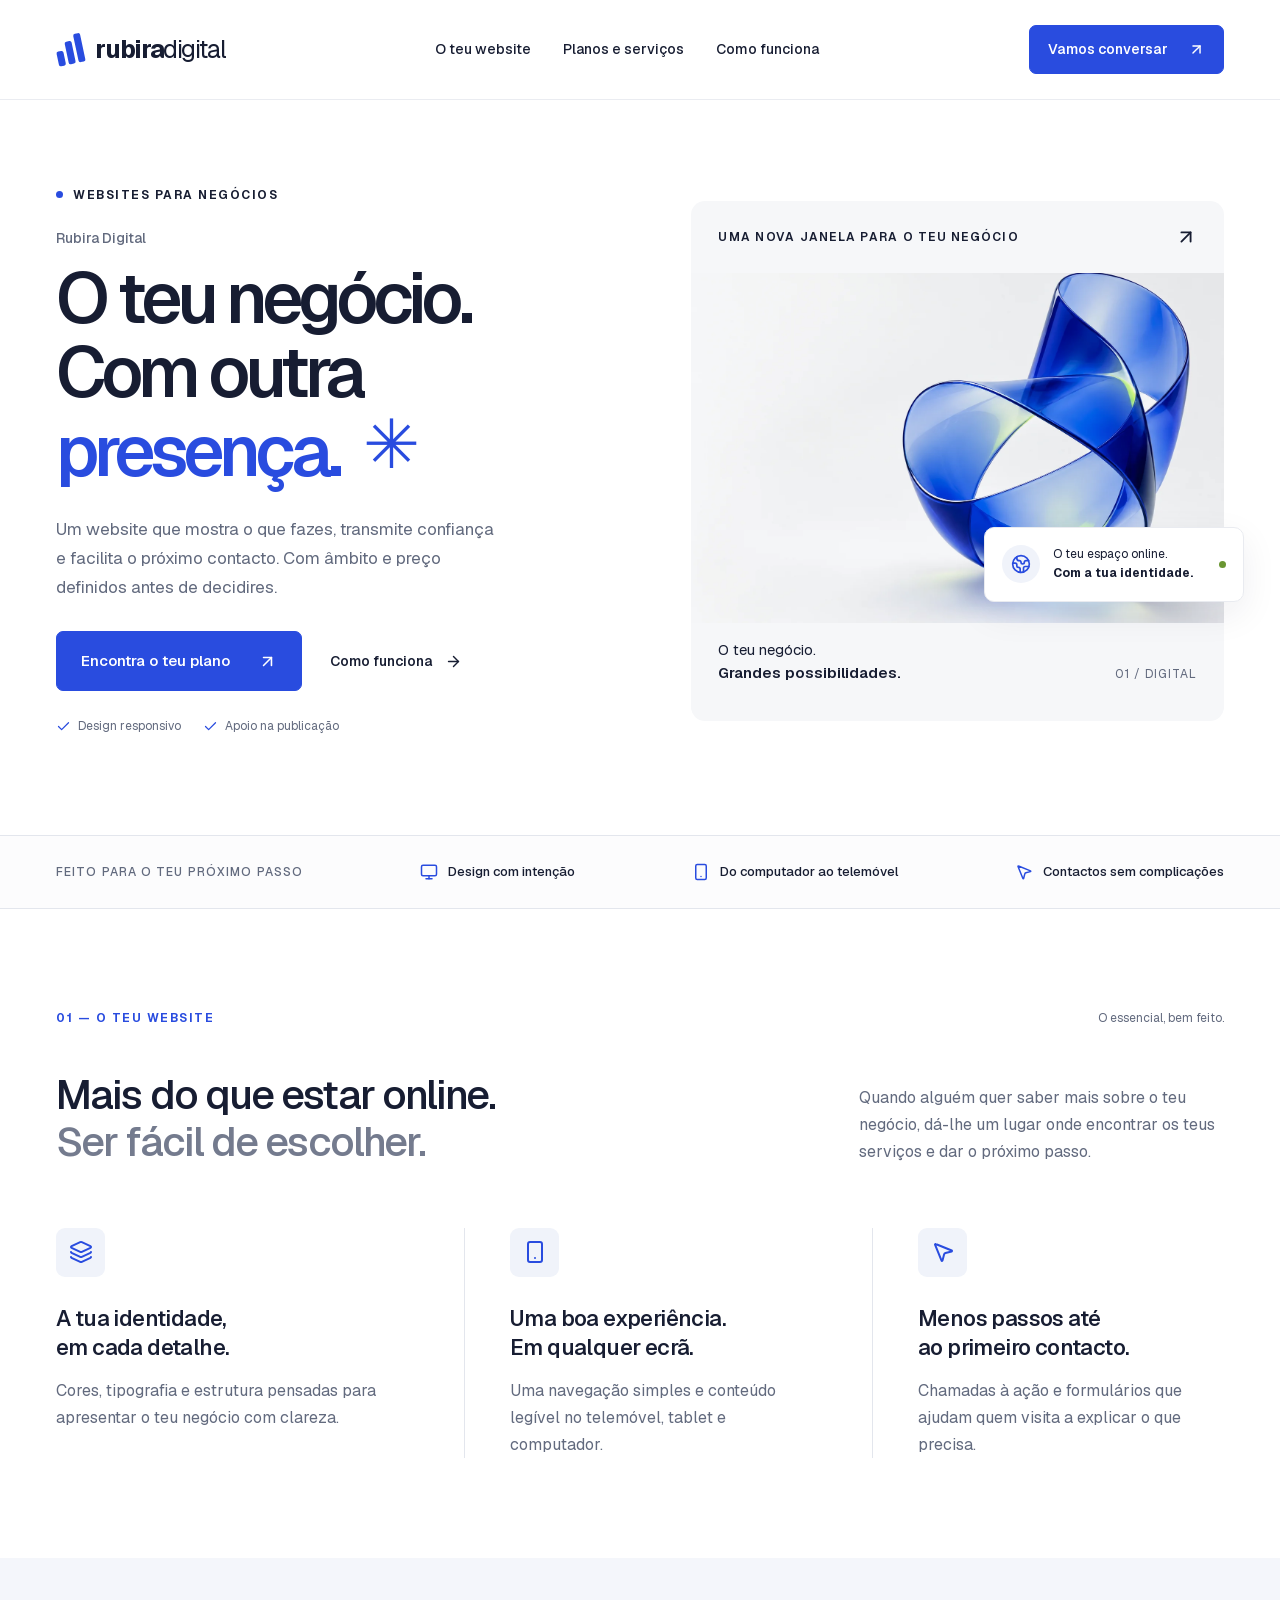
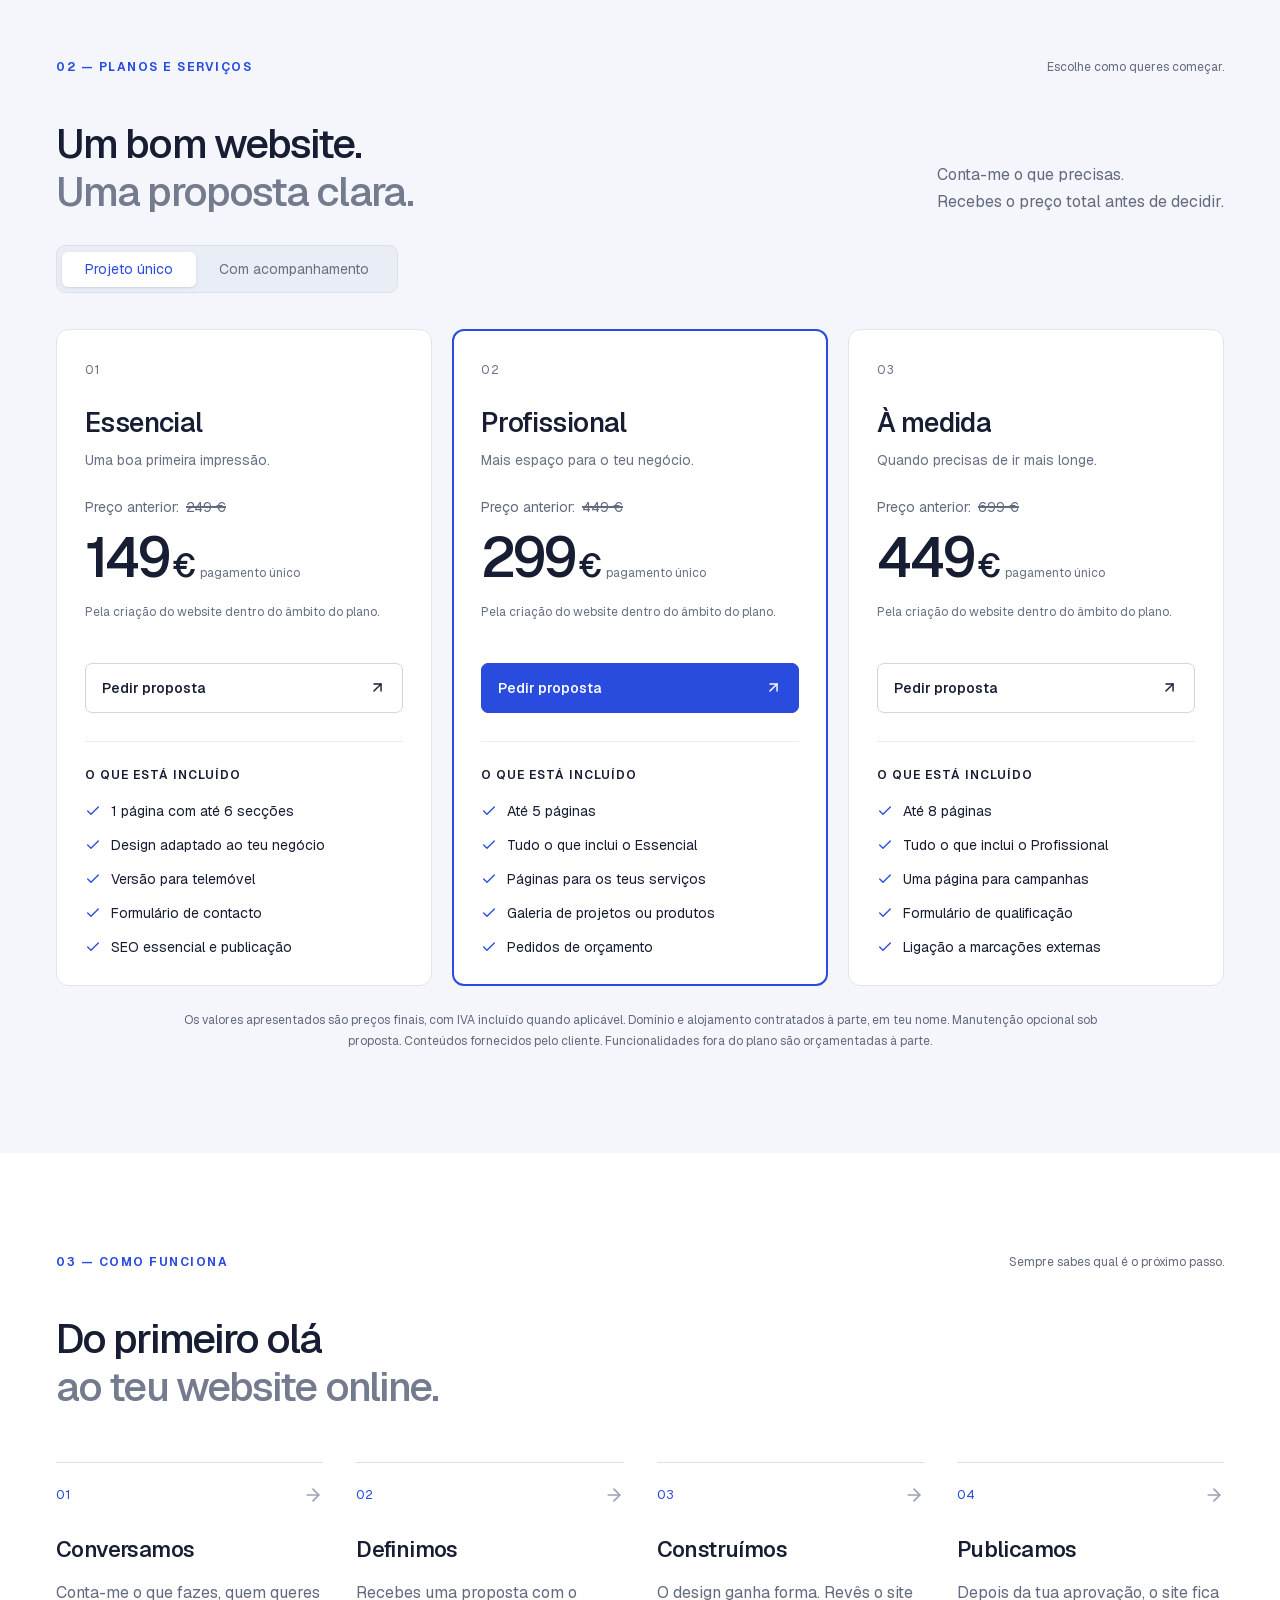
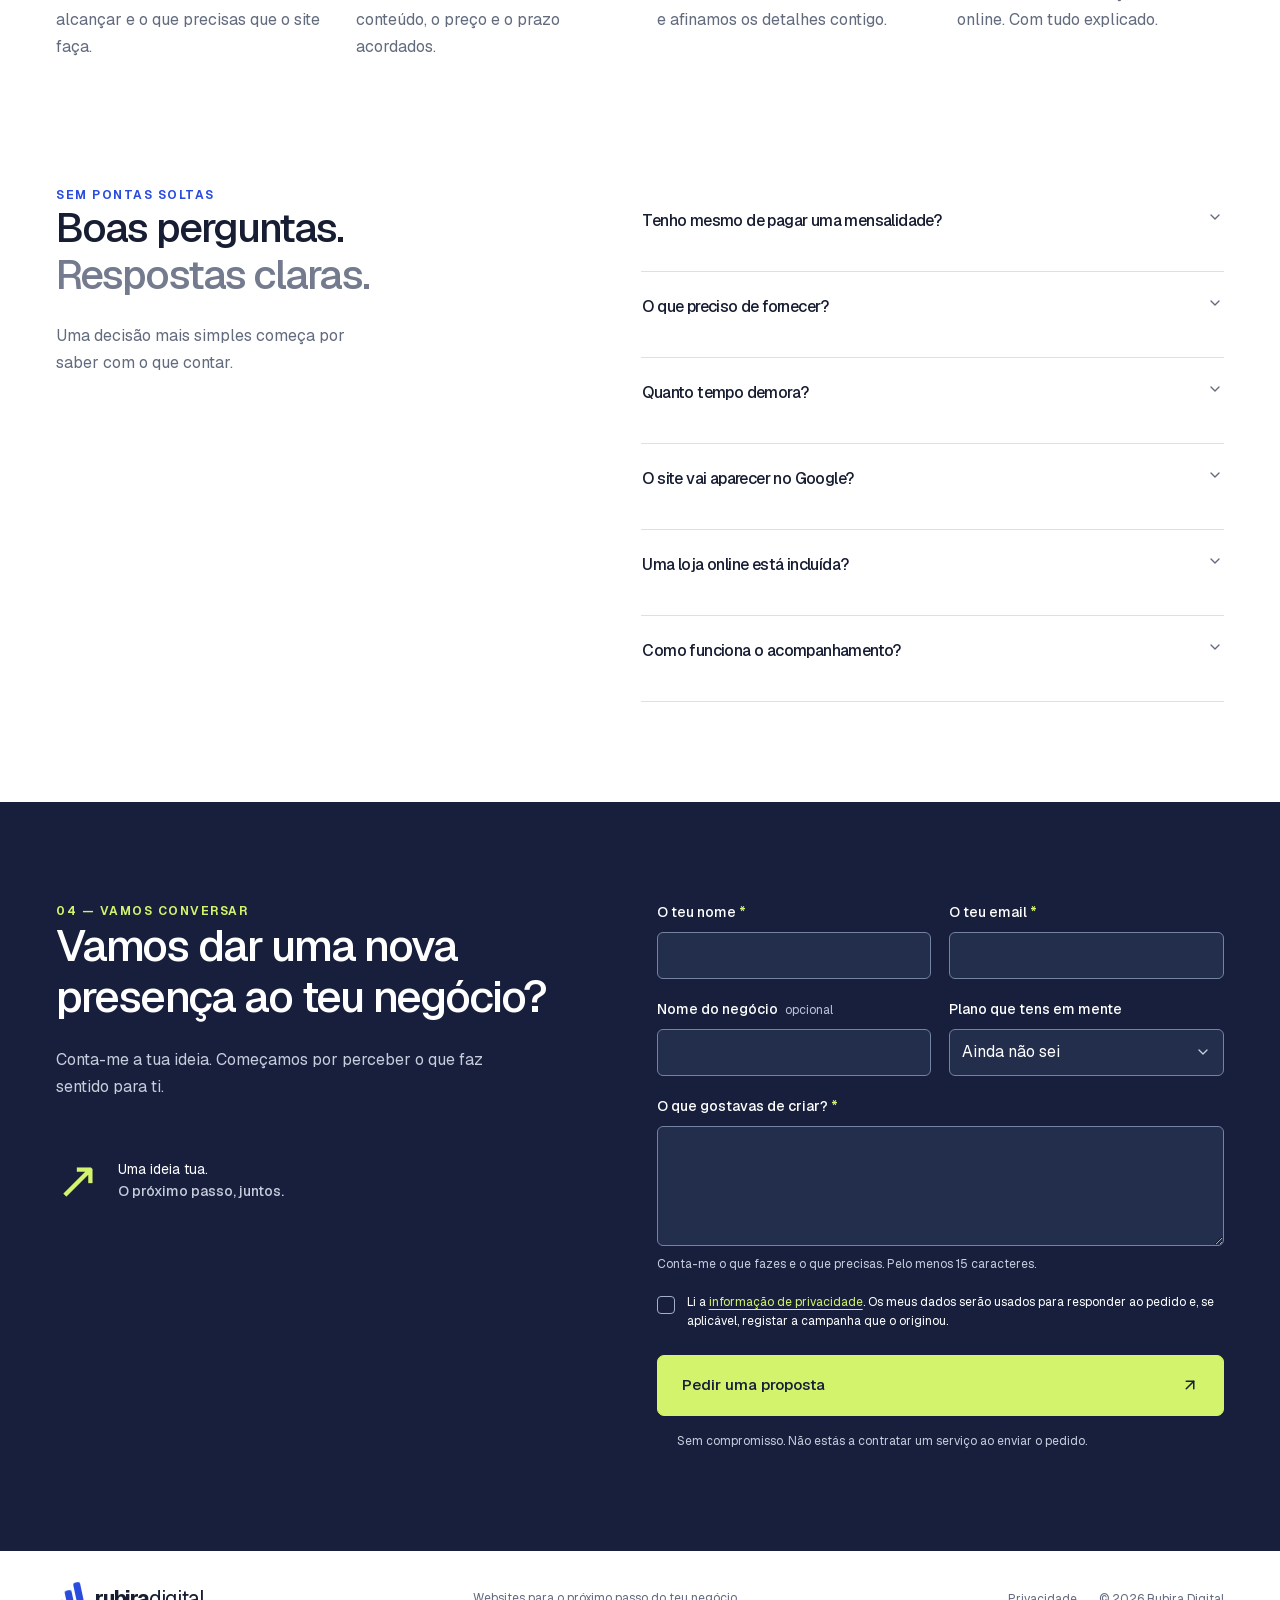
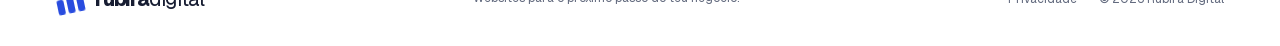
==== commit 43e11744: "Atualizar site comercial para Rubira Digital" ====
--- a/index.html
+++ b/index.html
@@ -1,4 +1,4 @@
-<!DOCTYPE html><html lang="pt-PT"><head><meta charSet="utf-8"/><meta name="viewport" content="width=device-width, initial-scale=1"/><link rel="stylesheet" href="/_next/static/css/index.DtN5OsD-.css" data-rsc-css-href="/_next/static/css/index.DtN5OsD-.css" data-precedence="vite-rsc/importer-resources"/><link rel="modulepreload" fetchPriority="low" href="/_next/static/chunks/index-DTsf0Rr7.js"/><script src="/_next/static/chunks/rolldown-runtime-hePW80VL.js" type="module" async=""></script><script src="/_next/static/chunks/framework-DTZGTDtF.js" type="module" async=""></script><script src="/_next/static/chunks/vinext-BB3LfJml.js" type="module" async=""></script><link rel="modulepreload" href="/_next/static/chunks/layout-segment-context-90jtCc2S.js" crossorigin=""/><link rel="modulepreload" href="/_next/static/chunks/page-CooHNtbF.js" crossorigin=""/><title>Rubira Digital — Websites para pequenos negócios</title><meta name="description" content="Criação de websites para pequenos negócios. Conhece os serviços da Rubira Digital e pede uma proposta para o teu projeto."/><meta name="robots" content="index, follow"/><meta property="og:title" content="Rubira Digital — Websites para pequenos negócios"/><meta property="og:description" content="Design responsivo, serviços claros e um formulário para dar o primeiro passo no teu projeto."/><meta property="og:url" content="https://rubiradigital.pt/"/><meta property="og:site_name" content="Rubira Digital"/><meta property="og:type" content="website"/><meta property="og:locale" content="pt_PT"/><meta name="twitter:card" content="summary"/><meta name="twitter:title" content="Rubira Digital — Websites para pequenos negócios"/><meta name="twitter:description" content="Conhece os serviços e pede uma proposta para o teu website."/><link rel="shortcut icon" href="/favicon.ico"/><link rel="icon" href="/favicon.svg" type="image/svg+xml"/><link rel="icon" href="/favicon-32.png" type="image/png" sizes="32x32"/><link rel="apple-touch-icon" href="/apple-touch-icon.png" type="image/png" sizes="180x180"/><link rel="canonical" href="https://rubiradigital.pt/"/><script>Object.assign(((self[Symbol.for("vinext.navigationRuntime")]??={bootstrap:{routeManifest:null},functions:{}}).bootstrap.rsc??={rsc:[]}),{params:{},nav:{"pathname":"/","searchParams":[]},searchParamsFromBrowser:true})</script><link rel="modulepreload" href="/_next/static/chunks/index-DTsf0Rr7.js" />
+<!DOCTYPE html><html lang="pt-PT"><head><meta charSet="utf-8"/><meta name="viewport" content="width=device-width, initial-scale=1"/><link rel="stylesheet" href="/_next/static/css/index.jK0oyGa8.css" data-rsc-css-href="/_next/static/css/index.jK0oyGa8.css" data-precedence="vite-rsc/importer-resources"/><link rel="modulepreload" fetchPriority="low" href="/_next/static/chunks/index-uxN18PE6.js"/><script src="/_next/static/chunks/rolldown-runtime-hePW80VL.js" type="module" async=""></script><script src="/_next/static/chunks/framework-DTZGTDtF.js" type="module" async=""></script><script src="/_next/static/chunks/vinext-Dqob09wz.js" type="module" async=""></script><link rel="modulepreload" href="/_next/static/chunks/layout-segment-context-DW8_X7_U.js" crossorigin=""/><link rel="modulepreload" href="/_next/static/chunks/page-DUTszixc.js" crossorigin=""/><title>Rubira Digital — Websites para negócios</title><meta name="description" content="Criação de websites para negócios. Conhece os serviços da Rubira Digital e pede uma proposta para o teu projeto."/><meta name="robots" content="index, follow"/><meta property="og:title" content="Rubira Digital — Websites para negócios"/><meta property="og:description" content="Design responsivo, serviços claros e um formulário para dar o primeiro passo no teu projeto."/><meta property="og:url" content="https://rubiradigital.pt/"/><meta property="og:site_name" content="Rubira Digital"/><meta property="og:type" content="website"/><meta property="og:locale" content="pt_PT"/><meta name="twitter:card" content="summary"/><meta name="twitter:title" content="Rubira Digital — Websites para negócios"/><meta name="twitter:description" content="Conhece os serviços e pede uma proposta para o teu website."/><link rel="shortcut icon" href="/favicon.ico"/><link rel="icon" href="/favicon.svg" type="image/svg+xml"/><link rel="icon" href="/favicon-32.png" type="image/png" sizes="32x32"/><link rel="apple-touch-icon" href="/apple-touch-icon.png" type="image/png" sizes="180x180"/><link rel="canonical" href="https://rubiradigital.pt/"/><script>Object.assign(((self[Symbol.for("vinext.navigationRuntime")]??={bootstrap:{routeManifest:null},functions:{}}).bootstrap.rsc??={rsc:[]}),{params:{},nav:{"pathname":"/","searchParams":[]},searchParamsFromBrowser:true})</script><link rel="modulepreload" href="/_next/static/chunks/index-uxN18PE6.js" />
 <link rel="preload" href="/_next/static/_vinext_fonts/geist-8ac0455e797f/geist-98bbbccb.woff2" as="font" type="font/woff2" crossorigin />
 <link rel="preload" href="/_next/static/_vinext_fonts/geist-mono-00e989178794/geist-mono-013b2f2f.woff2" as="font" type="font/woff2" crossorigin />
 <style data-vinext-fonts>/* cyrillic-ext */
@@ -128,4 +128,4 @@
 
 .__variable_geist_mono_1001rt9 { --font-geist-mono: 'Geist Mono', 'Geist Mono Fallback'; }
 </style>
-</head><body class="__variable_geist_19ysh9d __variable_geist_mono_1001rt9 antialiased"><script type="application/ld+json">{"@context":"https://schema.org","@type":"Organization","name":"Rubira Digital","url":"https://rubiradigital.pt/","description":"Criação de websites para pequenos negócios."}</script><a class="skip-link" href="#conteudo">Saltar para o conteúdo</a><header class="header"><a class="brand" href="#inicio" aria-label="Rubira Digital — início"><span class="brand-mark" aria-hidden="true"><span></span><span></span><span></span></span><span>rubira<span class="brand-light">digital</span></span></a><nav aria-label="Navegação principal" class="nav"><a href="#vantagens">O teu website</a><a href="#planos">Planos e serviços</a><a href="#processo">Como funciona</a></nav><a class="button button-small nav-cta" href="#contacto">Vamos conversar <svg xmlns="http://www.w3.org/2000/svg" width="17" height="17" viewBox="0 0 24 24" fill="none" stroke="currentColor" stroke-width="2" stroke-linecap="round" stroke-linejoin="round" class="lucide lucide-arrow-up-right" aria-hidden="true"><path d="M7 7h10v10"></path><path d="M7 17 17 7"></path></svg></a><button class="menu-toggle" aria-label="Abrir navegação" aria-expanded="false">Menu<!-- --> <svg xmlns="http://www.w3.org/2000/svg" width="20" height="20" viewBox="0 0 24 24" fill="none" stroke="currentColor" stroke-width="2" stroke-linecap="round" stroke-linejoin="round" class="lucide lucide-plus" aria-hidden="true"><path d="M5 12h14"></path><path d="M12 5v14"></path></svg></button></header><main id="conteudo"><section class="hero shell" id="inicio"><div class="hero-copy"><div class="eyebrow"><span class="status-dot"></span> WEBSITES PARA PEQUENOS NEGÓCIOS</div><h1>Rubira Digital</h1><p class="hero-headline">O teu negócio.<br/>Com outra<br/><span>presença.</span><span class="headline-star" aria-hidden="true">✳</span></p><p class="hero-description">Um website que mostra o que fazes, transmite confiança e facilita o próximo contacto. Com âmbito e preço definidos antes de decidires.</p><div class="hero-actions"><a class="button" href="#planos">Encontra o teu plano <svg xmlns="http://www.w3.org/2000/svg" width="19" height="19" viewBox="0 0 24 24" fill="none" stroke="currentColor" stroke-width="2" stroke-linecap="round" stroke-linejoin="round" class="lucide lucide-arrow-up-right" aria-hidden="true"><path d="M7 7h10v10"></path><path d="M7 17 17 7"></path></svg></a><a class="text-link" href="#processo">Como funciona <svg xmlns="http://www.w3.org/2000/svg" width="17" height="17" viewBox="0 0 24 24" fill="none" stroke="currentColor" stroke-width="2" stroke-linecap="round" stroke-linejoin="round" class="lucide lucide-arrow-right" aria-hidden="true"><path d="M5 12h14"></path><path d="m12 5 7 7-7 7"></path></svg></a></div><div class="hero-notes"><span><svg xmlns="http://www.w3.org/2000/svg" width="15" height="15" viewBox="0 0 24 24" fill="none" stroke="currentColor" stroke-width="2" stroke-linecap="round" stroke-linejoin="round" class="lucide lucide-check" aria-hidden="true"><path d="M20 6 9 17l-5-5"></path></svg> Design responsivo</span><span><svg xmlns="http://www.w3.org/2000/svg" width="15" height="15" viewBox="0 0 24 24" fill="none" stroke="currentColor" stroke-width="2" stroke-linecap="round" stroke-linejoin="round" class="lucide lucide-check" aria-hidden="true"><path d="M20 6 9 17l-5-5"></path></svg> Apoio na publicação</span></div></div><div class="hero-visual"><div class="visual-top"><span>UMA NOVA JANELA PARA O TEU NEGÓCIO</span><svg xmlns="http://www.w3.org/2000/svg" width="22" height="22" viewBox="0 0 24 24" fill="none" stroke="currentColor" stroke-width="2" stroke-linecap="round" stroke-linejoin="round" class="lucide lucide-arrow-up-right" aria-hidden="true"><path d="M7 7h10v10"></path><path d="M7 17 17 7"></path></svg></div><div class="abstract-space"><img src="/images/cobalt-loop.webp" alt="" width="1448" height="1086" loading="lazy" fetchPriority="high" decoding="async" data-nimg="1"/></div><div class="visual-caption"><span>Pequeno negócio.<br/><strong>Grandes possibilidades.</strong></span><span class="visual-index">01 / DIGITAL</span></div><div class="floating-note"><span class="note-icon"><svg xmlns="http://www.w3.org/2000/svg" width="20" height="20" viewBox="0 0 24 24" fill="none" stroke="currentColor" stroke-width="2" stroke-linecap="round" stroke-linejoin="round" class="lucide lucide-earth" aria-hidden="true"><path d="M21.54 15H17a2 2 0 0 0-2 2v4.54"></path><path d="M7 3.34V5a3 3 0 0 0 3 3a2 2 0 0 1 2 2c0 1.1.9 2 2 2a2 2 0 0 0 2-2c0-1.1.9-2 2-2h3.17"></path><path d="M11 21.95V18a2 2 0 0 0-2-2a2 2 0 0 1-2-2v-1a2 2 0 0 0-2-2H2.05"></path><circle cx="12" cy="12" r="10"></circle></svg></span><span>O teu espaço online.<br/><strong>Com a tua identidade.</strong></span><span class="note-dot"></span></div></div></section><div class="benefits-strip"><div class="shell"><span>FEITO PARA O TEU PRÓXIMO PASSO</span><span><svg xmlns="http://www.w3.org/2000/svg" width="18" height="18" viewBox="0 0 24 24" fill="none" stroke="currentColor" stroke-width="2" stroke-linecap="round" stroke-linejoin="round" class="lucide lucide-monitor" aria-hidden="true"><rect width="20" height="14" x="2" y="3" rx="2"></rect><line x1="8" x2="16" y1="21" y2="21"></line><line x1="12" x2="12" y1="17" y2="21"></line></svg> Design com intenção</span><span><svg xmlns="http://www.w3.org/2000/svg" width="18" height="18" viewBox="0 0 24 24" fill="none" stroke="currentColor" stroke-width="2" stroke-linecap="round" stroke-linejoin="round" class="lucide lucide-smartphone" aria-hidden="true"><rect width="14" height="20" x="5" y="2" rx="2" ry="2"></rect><path d="M12 18h.01"></path></svg> Do computador ao telemóvel</span><span><svg xmlns="http://www.w3.org/2000/svg" width="18" height="18" viewBox="0 0 24 24" fill="none" stroke="currentColor" stroke-width="2" stroke-linecap="round" stroke-linejoin="round" class="lucide lucide-mouse-pointer2 lucide-mouse-pointer-2" aria-hidden="true"><path d="M4.037 4.688a.495.495 0 0 1 .651-.651l16 6.5a.5.5 0 0 1-.063.947l-6.124 1.58a2 2 0 0 0-1.438 1.435l-1.579 6.126a.5.5 0 0 1-.947.063z"></path></svg> Contactos sem complicações</span></div></div><section id="vantagens" class="section shell"><div class="section-top"><p class="eyebrow">01 — O TEU WEBSITE</p><span class="section-side">O essencial, bem feito.</span></div><div class="intro-row"><h2>Mais do que estar online.<br/><span>Ser fácil de escolher.</span></h2><p>Quando alguém quer saber mais sobre o teu negócio, dá-lhe um lugar onde encontrar os teus serviços e dar o próximo passo.</p></div><div class="features"><article><span class="feature-icon"><svg xmlns="http://www.w3.org/2000/svg" width="24" height="24" viewBox="0 0 24 24" fill="none" stroke="currentColor" stroke-width="2" stroke-linecap="round" stroke-linejoin="round" class="lucide lucide-layers" aria-hidden="true"><path d="M12.83 2.18a2 2 0 0 0-1.66 0L2.6 6.08a1 1 0 0 0 0 1.83l8.58 3.91a2 2 0 0 0 1.66 0l8.58-3.9a1 1 0 0 0 0-1.83z"></path><path d="M2 12a1 1 0 0 0 .58.91l8.6 3.91a2 2 0 0 0 1.65 0l8.58-3.9A1 1 0 0 0 22 12"></path><path d="M2 17a1 1 0 0 0 .58.91l8.6 3.91a2 2 0 0 0 1.65 0l8.58-3.9A1 1 0 0 0 22 17"></path></svg></span><h3>A tua identidade,<br/> em cada detalhe.</h3><p>Cores, tipografia e estrutura pensadas para apresentar o teu negócio com clareza.</p></article><article><span class="feature-icon"><svg xmlns="http://www.w3.org/2000/svg" width="24" height="24" viewBox="0 0 24 24" fill="none" stroke="currentColor" stroke-width="2" stroke-linecap="round" stroke-linejoin="round" class="lucide lucide-smartphone" aria-hidden="true"><rect width="14" height="20" x="5" y="2" rx="2" ry="2"></rect><path d="M12 18h.01"></path></svg></span><h3>Uma boa experiência.<br/> Em qualquer ecrã.</h3><p>Uma navegação simples e conteúdo legível no telemóvel, tablet e computador.</p></article><article><span class="feature-icon"><svg xmlns="http://www.w3.org/2000/svg" width="24" height="24" viewBox="0 0 24 24" fill="none" stroke="currentColor" stroke-width="2" stroke-linecap="round" stroke-linejoin="round" class="lucide lucide-mouse-pointer2 lucide-mouse-pointer-2" aria-hidden="true"><path d="M4.037 4.688a.495.495 0 0 1 .651-.651l16 6.5a.5.5 0 0 1-.063.947l-6.124 1.58a2 2 0 0 0-1.438 1.435l-1.579 6.126a.5.5 0 0 1-.947.063z"></path></svg></span><h3>Menos passos até<br/> ao primeiro contacto.</h3><p>Chamadas à ação e formulários que ajudam quem visita a explicar o que precisa.</p></article></div></section><section id="planos" class="section pricing-section"><div class="shell"><div class="section-top"><p class="eyebrow">02 — PLANOS E SERVIÇOS</p><span class="section-side">Escolhe como queres começar.</span></div><div class="pricing-head"><h2>Um bom website.<br/><span>Uma proposta clara.</span></h2><p>Conta-me o que precisas.<br/>Recebes o preço total antes de decidir.</p></div><div data-orientation="horizontal" data-activation-direction="none" data-slot="tabs" class="group/tabs flex gap-2 data-horizontal:flex-col"><div data-orientation="horizontal" data-activation-direction="none" role="tablist" data-slot="tabs-list" data-variant="default" aria-label="Modalidade de pagamento" class="group/tabs-list inline-flex w-fit items-center justify-center rounded-lg p-[3px] text-muted-foreground group-data-horizontal/tabs:h-8 group-data-vertical/tabs:h-fit group-data-vertical/tabs:flex-col data-[variant=line]:rounded-none bg-muted pricing-tabs"><button type="button" data-active="" data-orientation="horizontal" data-activation-direction="none" aria-disabled="false" tabindex="-1" role="tab" aria-selected="true" id="base-ui-_R_nhmi_" data-composite-item-active="" data-slot="tabs-trigger" class="relative inline-flex h-[calc(100%-1px)] flex-1 items-center justify-center gap-1.5 rounded-md border border-transparent px-1.5 py-0.5 text-sm font-medium whitespace-nowrap text-foreground/60 transition-all group-data-vertical/tabs:w-full group-data-vertical/tabs:justify-start hover:text-foreground focus-visible:border-ring focus-visible:ring-[3px] focus-visible:ring-ring/50 focus-visible:outline-1 focus-visible:outline-ring disabled:pointer-events-none disabled:opacity-50 has-data-[icon=inline-end]:pr-1 has-data-[icon=inline-start]:pl-1 aria-disabled:pointer-events-none aria-disabled:opacity-50 dark:text-muted-foreground dark:hover:text-foreground group-data-[variant=default]/tabs-list:data-active:shadow-sm group-data-[variant=line]/tabs-list:data-active:shadow-none [&amp;_svg]:pointer-events-none [&amp;_svg]:shrink-0 [&amp;_svg:not([class*=&#x27;size-&#x27;])]:size-4 group-data-[variant=line]/tabs-list:bg-transparent group-data-[variant=line]/tabs-list:data-active:bg-transparent dark:group-data-[variant=line]/tabs-list:data-active:border-transparent dark:group-data-[variant=line]/tabs-list:data-active:bg-transparent data-active:bg-background data-active:text-foreground dark:data-active:border-input dark:data-active:bg-input/30 dark:data-active:text-foreground after:absolute after:bg-foreground after:opacity-0 after:transition-opacity group-data-horizontal/tabs:after:inset-x-0 group-data-horizontal/tabs:after:bottom-[-5px] group-data-horizontal/tabs:after:h-0.5 group-data-vertical/tabs:after:inset-y-0 group-data-vertical/tabs:after:-right-1 group-data-vertical/tabs:after:w-0.5 group-data-[variant=line]/tabs-list:data-active:after:opacity-100">Projeto único</button><button type="button" data-orientation="horizontal" data-activation-direction="none" aria-disabled="false" tabindex="-1" role="tab" aria-selected="false" id="base-ui-_R_17hmi_" data-slot="tabs-trigger" class="relative inline-flex h-[calc(100%-1px)] flex-1 items-center justify-center gap-1.5 rounded-md border border-transparent px-1.5 py-0.5 text-sm font-medium whitespace-nowrap text-foreground/60 transition-all group-data-vertical/tabs:w-full group-data-vertical/tabs:justify-start hover:text-foreground focus-visible:border-ring focus-visible:ring-[3px] focus-visible:ring-ring/50 focus-visible:outline-1 focus-visible:outline-ring disabled:pointer-events-none disabled:opacity-50 has-data-[icon=inline-end]:pr-1 has-data-[icon=inline-start]:pl-1 aria-disabled:pointer-events-none aria-disabled:opacity-50 dark:text-muted-foreground dark:hover:text-foreground group-data-[variant=default]/tabs-list:data-active:shadow-sm group-data-[variant=line]/tabs-list:data-active:shadow-none [&amp;_svg]:pointer-events-none [&amp;_svg]:shrink-0 [&amp;_svg:not([class*=&#x27;size-&#x27;])]:size-4 group-data-[variant=line]/tabs-list:bg-transparent group-data-[variant=line]/tabs-list:data-active:bg-transparent dark:group-data-[variant=line]/tabs-list:data-active:border-transparent dark:group-data-[variant=line]/tabs-list:data-active:bg-transparent data-active:bg-background data-active:text-foreground dark:data-active:border-input dark:data-active:bg-input/30 dark:data-active:text-foreground after:absolute after:bg-foreground after:opacity-0 after:transition-opacity group-data-horizontal/tabs:after:inset-x-0 group-data-horizontal/tabs:after:bottom-[-5px] group-data-horizontal/tabs:after:h-0.5 group-data-vertical/tabs:after:inset-y-0 group-data-vertical/tabs:after:-right-1 group-data-vertical/tabs:after:w-0.5 group-data-[variant=line]/tabs-list:data-active:after:opacity-100">Com acompanhamento</button></div><div data-orientation="horizontal" data-activation-direction="none" id="base-ui-_R_rhmi_" role="tabpanel" tabindex="0" data-index="-1" data-slot="tabs-content" class="flex-1 text-sm outline-none"><div class="price-grid"><article class="price-card "><div class="plan-label"><span>0<!-- -->1</span></div><h3>Essencial</h3><p class="plan-intro">Uma boa primeira impressão.</p><p class="previous-price">Preço anterior: <s>249<!-- --> €</s></p><div class="price"><strong>149<span>€</span></strong><span>pagamento único</span></div><p class="price-detail">Pela criação do website dentro do âmbito do plano.</p><a href="#contacto" class="button button-outline">Pedir proposta <svg xmlns="http://www.w3.org/2000/svg" width="17" height="17" viewBox="0 0 24 24" fill="none" stroke="currentColor" stroke-width="2" stroke-linecap="round" stroke-linejoin="round" class="lucide lucide-arrow-up-right" aria-hidden="true"><path d="M7 7h10v10"></path><path d="M7 17 17 7"></path></svg></a><div class="plan-includes">O QUE ESTÁ INCLUÍDO</div><ul><li><svg xmlns="http://www.w3.org/2000/svg" width="16" height="16" viewBox="0 0 24 24" fill="none" stroke="currentColor" stroke-width="2" stroke-linecap="round" stroke-linejoin="round" class="lucide lucide-check" aria-hidden="true"><path d="M20 6 9 17l-5-5"></path></svg>1 página com até 6 secções</li><li><svg xmlns="http://www.w3.org/2000/svg" width="16" height="16" viewBox="0 0 24 24" fill="none" stroke="currentColor" stroke-width="2" stroke-linecap="round" stroke-linejoin="round" class="lucide lucide-check" aria-hidden="true"><path d="M20 6 9 17l-5-5"></path></svg>Design adaptado ao teu negócio</li><li><svg xmlns="http://www.w3.org/2000/svg" width="16" height="16" viewBox="0 0 24 24" fill="none" stroke="currentColor" stroke-width="2" stroke-linecap="round" stroke-linejoin="round" class="lucide lucide-check" aria-hidden="true"><path d="M20 6 9 17l-5-5"></path></svg>Versão para telemóvel</li><li><svg xmlns="http://www.w3.org/2000/svg" width="16" height="16" viewBox="0 0 24 24" fill="none" stroke="currentColor" stroke-width="2" stroke-linecap="round" stroke-linejoin="round" class="lucide lucide-check" aria-hidden="true"><path d="M20 6 9 17l-5-5"></path></svg>Formulário de contacto</li><li><svg xmlns="http://www.w3.org/2000/svg" width="16" height="16" viewBox="0 0 24 24" fill="none" stroke="currentColor" stroke-width="2" stroke-linecap="round" stroke-linejoin="round" class="lucide lucide-check" aria-hidden="true"><path d="M20 6 9 17l-5-5"></path></svg>SEO essencial e publicação</li></ul></article><article class="price-card featured"><div class="plan-label"><span>0<!-- -->2</span></div><h3>Profissional</h3><p class="plan-intro">Mais espaço para o teu negócio.</p><p class="previous-price">Preço anterior: <s>449<!-- --> €</s></p><div class="price"><strong>299<span>€</span></strong><span>pagamento único</span></div><p class="price-detail">Pela criação do website dentro do âmbito do plano.</p><a href="#contacto" class="button ">Pedir proposta <svg xmlns="http://www.w3.org/2000/svg" width="17" height="17" viewBox="0 0 24 24" fill="none" stroke="currentColor" stroke-width="2" stroke-linecap="round" stroke-linejoin="round" class="lucide lucide-arrow-up-right" aria-hidden="true"><path d="M7 7h10v10"></path><path d="M7 17 17 7"></path></svg></a><div class="plan-includes">O QUE ESTÁ INCLUÍDO</div><ul><li><svg xmlns="http://www.w3.org/2000/svg" width="16" height="16" viewBox="0 0 24 24" fill="none" stroke="currentColor" stroke-width="2" stroke-linecap="round" stroke-linejoin="round" class="lucide lucide-check" aria-hidden="true"><path d="M20 6 9 17l-5-5"></path></svg>Até 5 páginas</li><li><svg xmlns="http://www.w3.org/2000/svg" width="16" height="16" viewBox="0 0 24 24" fill="none" stroke="currentColor" stroke-width="2" stroke-linecap="round" stroke-linejoin="round" class="lucide lucide-check" aria-hidden="true"><path d="M20 6 9 17l-5-5"></path></svg>Tudo o que inclui o Essencial</li><li><svg xmlns="http://www.w3.org/2000/svg" width="16" height="16" viewBox="0 0 24 24" fill="none" stroke="currentColor" stroke-width="2" stroke-linecap="round" stroke-linejoin="round" class="lucide lucide-check" aria-hidden="true"><path d="M20 6 9 17l-5-5"></path></svg>Páginas para os teus serviços</li><li><svg xmlns="http://www.w3.org/2000/svg" width="16" height="16" viewBox="0 0 24 24" fill="none" stroke="currentColor" stroke-width="2" stroke-linecap="round" stroke-linejoin="round" class="lucide lucide-check" aria-hidden="true"><path d="M20 6 9 17l-5-5"></path></svg>Galeria de projetos ou produtos</li><li><svg xmlns="http://www.w3.org/2000/svg" width="16" height="16" viewBox="0 0 24 24" fill="none" stroke="currentColor" stroke-width="2" stroke-linecap="round" stroke-linejoin="round" class="lucide lucide-check" aria-hidden="true"><path d="M20 6 9 17l-5-5"></path></svg>Pedidos de orçamento</li></ul></article><article class="price-card "><div class="plan-label"><span>0<!-- -->3</span></div><h3>À medida</h3><p class="plan-intro">Quando precisas de ir mais longe.</p><p class="previous-price">Preço anterior: <s>699<!-- --> €</s></p><div class="price"><strong>449<span>€</span></strong><span>pagamento único</span></div><p class="price-detail">Pela criação do website dentro do âmbito do plano.</p><a href="#contacto" class="button button-outline">Pedir proposta <svg xmlns="http://www.w3.org/2000/svg" width="17" height="17" viewBox="0 0 24 24" fill="none" stroke="currentColor" stroke-width="2" stroke-linecap="round" stroke-linejoin="round" class="lucide lucide-arrow-up-right" aria-hidden="true"><path d="M7 7h10v10"></path><path d="M7 17 17 7"></path></svg></a><div class="plan-includes">O QUE ESTÁ INCLUÍDO</div><ul><li><svg xmlns="http://www.w3.org/2000/svg" width="16" height="16" viewBox="0 0 24 24" fill="none" stroke="currentColor" stroke-width="2" stroke-linecap="round" stroke-linejoin="round" class="lucide lucide-check" aria-hidden="true"><path d="M20 6 9 17l-5-5"></path></svg>Até 8 páginas</li><li><svg xmlns="http://www.w3.org/2000/svg" width="16" height="16" viewBox="0 0 24 24" fill="none" stroke="currentColor" stroke-width="2" stroke-linecap="round" stroke-linejoin="round" class="lucide lucide-check" aria-hidden="true"><path d="M20 6 9 17l-5-5"></path></svg>Tudo o que inclui o Profissional</li><li><svg xmlns="http://www.w3.org/2000/svg" width="16" height="16" viewBox="0 0 24 24" fill="none" stroke="currentColor" stroke-width="2" stroke-linecap="round" stroke-linejoin="round" class="lucide lucide-check" aria-hidden="true"><path d="M20 6 9 17l-5-5"></path></svg>Uma página para campanhas</li><li><svg xmlns="http://www.w3.org/2000/svg" width="16" height="16" viewBox="0 0 24 24" fill="none" stroke="currentColor" stroke-width="2" stroke-linecap="round" stroke-linejoin="round" class="lucide lucide-check" aria-hidden="true"><path d="M20 6 9 17l-5-5"></path></svg>Formulário de qualificação</li><li><svg xmlns="http://www.w3.org/2000/svg" width="16" height="16" viewBox="0 0 24 24" fill="none" stroke="currentColor" stroke-width="2" stroke-linecap="round" stroke-linejoin="round" class="lucide lucide-check" aria-hidden="true"><path d="M20 6 9 17l-5-5"></path></svg>Ligação a marcações externas</li></ul></article></div><p class="pricing-note">Os valores apresentados são preços finais, com IVA incluído quando aplicável. <!-- -->Domínio e alojamento contratados à parte, em teu nome. Manutenção opcional sob proposta.<!-- --> Conteúdos fornecidos pelo cliente. Funcionalidades fora do plano são orçamentadas à parte.</p></div></div></div></section><section id="processo" class="section shell"><div class="section-top"><p class="eyebrow">03 — COMO FUNCIONA</p><span class="section-side">Sempre sabes qual é o próximo passo.</span></div><h2>Do primeiro olá<br/><span>ao teu website online.</span></h2><div class="steps"><article><div class="step-number">0<!-- -->1<svg xmlns="http://www.w3.org/2000/svg" width="20" height="20" viewBox="0 0 24 24" fill="none" stroke="currentColor" stroke-width="2" stroke-linecap="round" stroke-linejoin="round" class="lucide lucide-arrow-right" aria-hidden="true"><path d="M5 12h14"></path><path d="m12 5 7 7-7 7"></path></svg></div><h3>Conversamos</h3><p>Conta-me o que fazes, quem queres alcançar e o que precisas que o site faça.</p></article><article><div class="step-number">0<!-- -->2<svg xmlns="http://www.w3.org/2000/svg" width="20" height="20" viewBox="0 0 24 24" fill="none" stroke="currentColor" stroke-width="2" stroke-linecap="round" stroke-linejoin="round" class="lucide lucide-arrow-right" aria-hidden="true"><path d="M5 12h14"></path><path d="m12 5 7 7-7 7"></path></svg></div><h3>Definimos</h3><p>Recebes uma proposta com o conteúdo, o preço e o prazo acordados.</p></article><article><div class="step-number">0<!-- -->3<svg xmlns="http://www.w3.org/2000/svg" width="20" height="20" viewBox="0 0 24 24" fill="none" stroke="currentColor" stroke-width="2" stroke-linecap="round" stroke-linejoin="round" class="lucide lucide-arrow-right" aria-hidden="true"><path d="M5 12h14"></path><path d="m12 5 7 7-7 7"></path></svg></div><h3>Construímos</h3><p>O design ganha forma. Revês o site e afinamos os detalhes contigo.</p></article><article><div class="step-number">0<!-- -->4<svg xmlns="http://www.w3.org/2000/svg" width="20" height="20" viewBox="0 0 24 24" fill="none" stroke="currentColor" stroke-width="2" stroke-linecap="round" stroke-linejoin="round" class="lucide lucide-arrow-right" aria-hidden="true"><path d="M5 12h14"></path><path d="m12 5 7 7-7 7"></path></svg></div><h3>Publicamos</h3><p>Depois da tua aprovação, o site fica online. Com tudo explicado.</p></article></div></section><section class="section shell faq-section" id="perguntas"><div><p class="eyebrow">SEM PONTAS SOLTAS</p><h2>Boas perguntas.<br/><span>Respostas claras.</span></h2><p class="faq-intro">Uma decisão mais simples começa por saber com o que contar.</p></div><div data-orientation="vertical" data-slot="accordion" class="flex w-full flex-col faq-list"><div data-orientation="vertical" data-hidden="" data-index="-1" data-closed="" data-slot="accordion-item" class="not-last:border-b"><h3 data-orientation="vertical" data-hidden="" data-index="-1" data-closed="" class="flex"><button type="button" data-value="" data-orientation="vertical" data-hidden="" data-index="-1" tabindex="0" aria-disabled="false" aria-expanded="false" id="base-ui-_R_6pmiH2_" data-slot="accordion-trigger" class="focus-visible:ring-ring/50 focus-visible:border-ring focus-visible:after:border-ring **:data-[slot=accordion-trigger-icon]:text-muted-foreground rounded-lg py-2.5 text-left text-sm font-medium hover:underline focus-visible:ring-3 **:data-[slot=accordion-trigger-icon]:ml-auto **:data-[slot=accordion-trigger-icon]:size-4 group/accordion-trigger relative flex flex-1 items-start justify-between border border-transparent transition-all outline-none aria-disabled:pointer-events-none aria-disabled:opacity-50">Tenho mesmo de pagar uma mensalidade?<svg xmlns="http://www.w3.org/2000/svg" width="24" height="24" viewBox="0 0 24 24" fill="none" stroke="currentColor" stroke-width="2" stroke-linecap="round" stroke-linejoin="round" class="lucide lucide-chevron-down pointer-events-none shrink-0 group-aria-expanded/accordion-trigger:hidden" aria-hidden="true" data-slot="accordion-trigger-icon"><path d="m6 9 6 6 6-6"></path></svg><svg xmlns="http://www.w3.org/2000/svg" width="24" height="24" viewBox="0 0 24 24" fill="none" stroke="currentColor" stroke-width="2" stroke-linecap="round" stroke-linejoin="round" class="lucide lucide-chevron-up pointer-events-none hidden shrink-0 group-aria-expanded/accordion-trigger:inline" aria-hidden="true" data-slot="accordion-trigger-icon"><path d="m18 15-6-6-6 6"></path></svg></button></h3></div><div data-orientation="vertical" data-hidden="" data-index="-1" data-closed="" data-slot="accordion-item" class="not-last:border-b"><h3 data-orientation="vertical" data-hidden="" data-index="-1" data-closed="" class="flex"><button type="button" data-value="" data-orientation="vertical" data-hidden="" data-index="-1" tabindex="0" aria-disabled="false" aria-expanded="false" id="base-ui-_R_apmiH2_" data-slot="accordion-trigger" class="focus-visible:ring-ring/50 focus-visible:border-ring focus-visible:after:border-ring **:data-[slot=accordion-trigger-icon]:text-muted-foreground rounded-lg py-2.5 text-left text-sm font-medium hover:underline focus-visible:ring-3 **:data-[slot=accordion-trigger-icon]:ml-auto **:data-[slot=accordion-trigger-icon]:size-4 group/accordion-trigger relative flex flex-1 items-start justify-between border border-transparent transition-all outline-none aria-disabled:pointer-events-none aria-disabled:opacity-50">O que preciso de fornecer?<svg xmlns="http://www.w3.org/2000/svg" width="24" height="24" viewBox="0 0 24 24" fill="none" stroke="currentColor" stroke-width="2" stroke-linecap="round" stroke-linejoin="round" class="lucide lucide-chevron-down pointer-events-none shrink-0 group-aria-expanded/accordion-trigger:hidden" aria-hidden="true" data-slot="accordion-trigger-icon"><path d="m6 9 6 6 6-6"></path></svg><svg xmlns="http://www.w3.org/2000/svg" width="24" height="24" viewBox="0 0 24 24" fill="none" stroke="currentColor" stroke-width="2" stroke-linecap="round" stroke-linejoin="round" class="lucide lucide-chevron-up pointer-events-none hidden shrink-0 group-aria-expanded/accordion-trigger:inline" aria-hidden="true" data-slot="accordion-trigger-icon"><path d="m18 15-6-6-6 6"></path></svg></button></h3></div><div data-orientation="vertical" data-hidden="" data-index="-1" data-closed="" data-slot="accordion-item" class="not-last:border-b"><h3 data-orientation="vertical" data-hidden="" data-index="-1" data-closed="" class="flex"><button type="button" data-value="" data-orientation="vertical" data-hidden="" data-index="-1" tabindex="0" aria-disabled="false" aria-expanded="false" id="base-ui-_R_epmiH2_" data-slot="accordion-trigger" class="focus-visible:ring-ring/50 focus-visible:border-ring focus-visible:after:border-ring **:data-[slot=accordion-trigger-icon]:text-muted-foreground rounded-lg py-2.5 text-left text-sm font-medium hover:underline focus-visible:ring-3 **:data-[slot=accordion-trigger-icon]:ml-auto **:data-[slot=accordion-trigger-icon]:size-4 group/accordion-trigger relative flex flex-1 items-start justify-between border border-transparent transition-all outline-none aria-disabled:pointer-events-none aria-disabled:opacity-50">Quanto tempo demora?<svg xmlns="http://www.w3.org/2000/svg" width="24" height="24" viewBox="0 0 24 24" fill="none" stroke="currentColor" stroke-width="2" stroke-linecap="round" stroke-linejoin="round" class="lucide lucide-chevron-down pointer-events-none shrink-0 group-aria-expanded/accordion-trigger:hidden" aria-hidden="true" data-slot="accordion-trigger-icon"><path d="m6 9 6 6 6-6"></path></svg><svg xmlns="http://www.w3.org/2000/svg" width="24" height="24" viewBox="0 0 24 24" fill="none" stroke="currentColor" stroke-width="2" stroke-linecap="round" stroke-linejoin="round" class="lucide lucide-chevron-up pointer-events-none hidden shrink-0 group-aria-expanded/accordion-trigger:inline" aria-hidden="true" data-slot="accordion-trigger-icon"><path d="m18 15-6-6-6 6"></path></svg></button></h3></div><div data-orientation="vertical" data-hidden="" data-index="-1" data-closed="" data-slot="accordion-item" class="not-last:border-b"><h3 data-orientation="vertical" data-hidden="" data-index="-1" data-closed="" class="flex"><button type="button" data-value="" data-orientation="vertical" data-hidden="" data-index="-1" tabindex="0" aria-disabled="false" aria-expanded="false" id="base-ui-_R_ipmiH2_" data-slot="accordion-trigger" class="focus-visible:ring-ring/50 focus-visible:border-ring focus-visible:after:border-ring **:data-[slot=accordion-trigger-icon]:text-muted-foreground rounded-lg py-2.5 text-left text-sm font-medium hover:underline focus-visible:ring-3 **:data-[slot=accordion-trigger-icon]:ml-auto **:data-[slot=accordion-trigger-icon]:size-4 group/accordion-trigger relative flex flex-1 items-start justify-between border border-transparent transition-all outline-none aria-disabled:pointer-events-none aria-disabled:opacity-50">O site vai aparecer no Google?<svg xmlns="http://www.w3.org/2000/svg" width="24" height="24" viewBox="0 0 24 24" fill="none" stroke="currentColor" stroke-width="2" stroke-linecap="round" stroke-linejoin="round" class="lucide lucide-chevron-down pointer-events-none shrink-0 group-aria-expanded/accordion-trigger:hidden" aria-hidden="true" data-slot="accordion-trigger-icon"><path d="m6 9 6 6 6-6"></path></svg><svg xmlns="http://www.w3.org/2000/svg" width="24" height="24" viewBox="0 0 24 24" fill="none" stroke="currentColor" stroke-width="2" stroke-linecap="round" stroke-linejoin="round" class="lucide lucide-chevron-up pointer-events-none hidden shrink-0 group-aria-expanded/accordion-trigger:inline" aria-hidden="true" data-slot="accordion-trigger-icon"><path d="m18 15-6-6-6 6"></path></svg></button></h3></div><div data-orientation="vertical" data-hidden="" data-index="-1" data-closed="" data-slot="accordion-item" class="not-last:border-b"><h3 data-orientation="vertical" data-hidden="" data-index="-1" data-closed="" class="flex"><button type="button" data-value="" data-orientation="vertical" data-hidden="" data-index="-1" tabindex="0" aria-disabled="false" aria-expanded="false" id="base-ui-_R_mpmiH2_" data-slot="accordion-trigger" class="focus-visible:ring-ring/50 focus-visible:border-ring focus-visible:after:border-ring **:data-[slot=accordion-trigger-icon]:text-muted-foreground rounded-lg py-2.5 text-left text-sm font-medium hover:underline focus-visible:ring-3 **:data-[slot=accordion-trigger-icon]:ml-auto **:data-[slot=accordion-trigger-icon]:size-4 group/accordion-trigger relative flex flex-1 items-start justify-between border border-transparent transition-all outline-none aria-disabled:pointer-events-none aria-disabled:opacity-50">Uma loja online está incluída?<svg xmlns="http://www.w3.org/2000/svg" width="24" height="24" viewBox="0 0 24 24" fill="none" stroke="currentColor" stroke-width="2" stroke-linecap="round" stroke-linejoin="round" class="lucide lucide-chevron-down pointer-events-none shrink-0 group-aria-expanded/accordion-trigger:hidden" aria-hidden="true" data-slot="accordion-trigger-icon"><path d="m6 9 6 6 6-6"></path></svg><svg xmlns="http://www.w3.org/2000/svg" width="24" height="24" viewBox="0 0 24 24" fill="none" stroke="currentColor" stroke-width="2" stroke-linecap="round" stroke-linejoin="round" class="lucide lucide-chevron-up pointer-events-none hidden shrink-0 group-aria-expanded/accordion-trigger:inline" aria-hidden="true" data-slot="accordion-trigger-icon"><path d="m18 15-6-6-6 6"></path></svg></button></h3></div><div data-orientation="vertical" data-hidden="" data-index="-1" data-closed="" data-slot="accordion-item" class="not-last:border-b"><h3 data-orientation="vertical" data-hidden="" data-index="-1" data-closed="" class="flex"><button type="button" data-value="" data-orientation="vertical" data-hidden="" data-index="-1" tabindex="0" aria-disabled="false" aria-expanded="false" id="base-ui-_R_qpmiH2_" data-slot="accordion-trigger" class="focus-visible:ring-ring/50 focus-visible:border-ring focus-visible:after:border-ring **:data-[slot=accordion-trigger-icon]:text-muted-foreground rounded-lg py-2.5 text-left text-sm font-medium hover:underline focus-visible:ring-3 **:data-[slot=accordion-trigger-icon]:ml-auto **:data-[slot=accordion-trigger-icon]:size-4 group/accordion-trigger relative flex flex-1 items-start justify-between border border-transparent transition-all outline-none aria-disabled:pointer-events-none aria-disabled:opacity-50">Como funciona o acompanhamento?<svg xmlns="http://www.w3.org/2000/svg" width="24" height="24" viewBox="0 0 24 24" fill="none" stroke="currentColor" stroke-width="2" stroke-linecap="round" stroke-linejoin="round" class="lucide lucide-chevron-down pointer-events-none shrink-0 group-aria-expanded/accordion-trigger:hidden" aria-hidden="true" data-slot="accordion-trigger-icon"><path d="m6 9 6 6 6-6"></path></svg><svg xmlns="http://www.w3.org/2000/svg" width="24" height="24" viewBox="0 0 24 24" fill="none" stroke="currentColor" stroke-width="2" stroke-linecap="round" stroke-linejoin="round" class="lucide lucide-chevron-up pointer-events-none hidden shrink-0 group-aria-expanded/accordion-trigger:inline" aria-hidden="true" data-slot="accordion-trigger-icon"><path d="m18 15-6-6-6 6"></path></svg></button></h3></div></div></section><section id="contacto" class="section contact-section"><div class="shell contact-grid"><div class="contact-copy"><p class="eyebrow">04 — VAMOS CONVERSAR</p><h2>Vamos dar uma nova<br/>presença ao teu negócio?</h2><p>Conta-me a tua ideia. Começamos por perceber o que faz sentido para ti.</p><div class="contact-detail"><span class="contact-symbol" aria-hidden="true">↗</span><span>Uma ideia tua.<br/><strong>O próximo passo, juntos.</strong></span></div></div><form class="contact-form" aria-label="Pedir uma proposta"><div class="form-row"><div class="form-field"><label for="contact-name">O teu nome <span>*</span></label><input id="contact-name" data-slot="input" autoComplete="name" minLength="2" maxLength="100" required="" class="h-8 w-full min-w-0 rounded-lg border border-input bg-transparent px-2.5 py-1 text-base transition-colors outline-none file:inline-flex file:h-6 file:border-0 file:bg-transparent file:text-sm file:font-medium file:text-foreground placeholder:text-muted-foreground focus-visible:border-ring focus-visible:ring-3 focus-visible:ring-ring/50 disabled:pointer-events-none disabled:cursor-not-allowed disabled:bg-input/50 disabled:opacity-50 aria-invalid:border-destructive aria-invalid:ring-3 aria-invalid:ring-destructive/20 md:text-sm dark:bg-input/30 dark:disabled:bg-input/80 dark:aria-invalid:border-destructive/50 dark:aria-invalid:ring-destructive/40" name="name"/></div><div class="form-field"><label for="contact-email">O teu email <span>*</span></label><input id="contact-email" type="email" data-slot="input" autoComplete="email" maxLength="254" required="" class="h-8 w-full min-w-0 rounded-lg border border-input bg-transparent px-2.5 py-1 text-base transition-colors outline-none file:inline-flex file:h-6 file:border-0 file:bg-transparent file:text-sm file:font-medium file:text-foreground placeholder:text-muted-foreground focus-visible:border-ring focus-visible:ring-3 focus-visible:ring-ring/50 disabled:pointer-events-none disabled:cursor-not-allowed disabled:bg-input/50 disabled:opacity-50 aria-invalid:border-destructive aria-invalid:ring-3 aria-invalid:ring-destructive/20 md:text-sm dark:bg-input/30 dark:disabled:bg-input/80 dark:aria-invalid:border-destructive/50 dark:aria-invalid:ring-destructive/40" name="email"/></div></div><div class="form-row"><div class="form-field"><label for="contact-business">Nome do negócio <span class="optional">opcional</span></label><input id="contact-business" data-slot="input" autoComplete="organization" maxLength="120" class="h-8 w-full min-w-0 rounded-lg border border-input bg-transparent px-2.5 py-1 text-base transition-colors outline-none file:inline-flex file:h-6 file:border-0 file:bg-transparent file:text-sm file:font-medium file:text-foreground placeholder:text-muted-foreground focus-visible:border-ring focus-visible:ring-3 focus-visible:ring-ring/50 disabled:pointer-events-none disabled:cursor-not-allowed disabled:bg-input/50 disabled:opacity-50 aria-invalid:border-destructive aria-invalid:ring-3 aria-invalid:ring-destructive/20 md:text-sm dark:bg-input/30 dark:disabled:bg-input/80 dark:aria-invalid:border-destructive/50 dark:aria-invalid:ring-destructive/40" name="business"/></div><div class="form-field"><label id="plan-label" for="contact-plan">Plano que tens em mente</label><button type="button" tabindex="0" id="contact-plan" role="combobox" aria-expanded="false" aria-haspopup="listbox" aria-labelledby="plan-label" data-slot="select-trigger" data-size="default" class="flex w-fit items-center justify-between gap-1.5 rounded-lg border border-input bg-transparent py-2 pr-2 pl-2.5 text-sm whitespace-nowrap transition-colors outline-none select-none focus-visible:border-ring focus-visible:ring-3 focus-visible:ring-ring/50 disabled:cursor-not-allowed disabled:opacity-50 aria-invalid:border-destructive aria-invalid:ring-3 aria-invalid:ring-destructive/20 data-placeholder:text-muted-foreground data-[size=default]:h-8 data-[size=sm]:h-7 data-[size=sm]:rounded-[min(var(--radius-md),10px)] *:data-[slot=select-value]:line-clamp-1 *:data-[slot=select-value]:flex *:data-[slot=select-value]:items-center *:data-[slot=select-value]:gap-1.5 dark:bg-input/30 dark:hover:bg-input/50 dark:aria-invalid:border-destructive/50 dark:aria-invalid:ring-destructive/40 [&amp;_svg]:pointer-events-none [&amp;_svg]:shrink-0 [&amp;_svg:not([class*=&#x27;size-&#x27;])]:size-4"><span data-slot="select-value" class="flex flex-1 text-left">Ainda não sei</span><svg xmlns="http://www.w3.org/2000/svg" width="24" height="24" viewBox="0 0 24 24" fill="none" stroke="currentColor" stroke-width="2" stroke-linecap="round" stroke-linejoin="round" class="lucide lucide-chevron-down pointer-events-none size-4 text-muted-foreground" aria-hidden="true"><path d="m6 9 6 6 6-6"></path>▼</svg></button><input id="base-ui-_R_katmi_-hidden-input" style="clip-path:inset(50%);overflow:hidden;white-space:nowrap;border:0;padding:0;width:1px;height:1px;margin:-1px;position:fixed;top:0;left:0" tabindex="-1" aria-hidden="true" value="Ainda não sei"/></div></div><div class="form-field"><label for="contact-message">O que gostavas de criar? <span>*</span></label><textarea data-slot="textarea" class="flex field-sizing-content min-h-16 w-full rounded-lg border border-input bg-transparent px-2.5 py-2 text-base transition-colors outline-none placeholder:text-muted-foreground focus-visible:border-ring focus-visible:ring-3 focus-visible:ring-ring/50 disabled:cursor-not-allowed disabled:bg-input/50 disabled:opacity-50 aria-invalid:border-destructive aria-invalid:ring-3 aria-invalid:ring-destructive/20 md:text-sm dark:bg-input/30 dark:disabled:bg-input/80 dark:aria-invalid:border-destructive/50 dark:aria-invalid:ring-destructive/40" id="contact-message" name="message" minLength="15" maxLength="4000" rows="4" required="" aria-describedby="message-help"></textarea><p id="message-help" class="field-hint">Conta-me o que fazes e o que precisas. Pelo menos 15 caracteres.</p></div><div class="honeypot" aria-hidden="true"><label for="contact-url">Deixa este campo vazio</label><input id="contact-url" tabindex="-1" autoComplete="off" name="website"/></div><div class="consent-row"><span data-unchecked="" role="checkbox" tabindex="0" id="base-ui-_R_2mtmi_" aria-checked="false" aria-required="true" aria-labelledby="consent-description" data-slot="checkbox" class="peer relative flex size-4 shrink-0 items-center justify-center rounded-[4px] border border-input transition-colors outline-none group-has-disabled/field:opacity-50 group-has-[:focus-visible]/field-label:ring-0 group-has-[:focus-visible]/field-label:not-data-checked:border-input after:absolute after:-inset-x-3 after:-inset-y-2 focus-visible:border-ring focus-visible:ring-3 focus-visible:ring-ring/50 disabled:cursor-not-allowed disabled:opacity-50 aria-invalid:border-destructive aria-invalid:ring-3 aria-invalid:ring-destructive/20 aria-invalid:aria-checked:border-primary dark:bg-input/30 dark:aria-invalid:border-destructive/50 dark:aria-invalid:ring-destructive/40 data-checked:border-primary data-checked:bg-primary data-checked:text-primary-foreground group-has-[:focus-visible]/field-label:data-checked:border-primary dark:data-checked:bg-primary"></span><input id="contact-consent" style="clip-path:inset(50%);overflow:hidden;white-space:nowrap;border:0;padding:0;width:1px;height:1px;margin:-1px;position:fixed;top:0;left:0" tabindex="-1" type="checkbox" aria-hidden="true"/><label id="consent-description" for="contact-consent">Li a <a href="/privacidade/">informação de privacidade</a>. Os meus dados serão usados para responder ao pedido e, se aplicável, registar a campanha que o originou.</label></div><button class="button" type="submit">Pedir uma proposta<svg xmlns="http://www.w3.org/2000/svg" width="18" height="18" viewBox="0 0 24 24" fill="none" stroke="currentColor" stroke-width="2" stroke-linecap="round" stroke-linejoin="round" class="lucide lucide-arrow-up-right" aria-hidden="true"><path d="M7 7h10v10"></path><path d="M7 17 17 7"></path></svg></button><div class="form-feedback idle" role="status" aria-live="polite"><span></span></div><p class="form-footnote">Sem compromisso. Não estás a contratar um serviço ao enviar o pedido.</p></form></div></section></main><footer class="footer shell"><a class="brand" href="#inicio"><span class="brand-mark" aria-hidden="true"><span></span><span></span><span></span></span>rubira<span class="brand-light">digital</span></a><p>Websites para o próximo passo do teu negócio.</p><div class="footer-meta"><a href="/privacidade/">Privacidade</a><span>© <!-- -->2026<!-- --> Rubira Digital</span></div></footer><script type="module" src="/_next/static/chunks/index-DTsf0Rr7.js" id="_R_" async=""></script><script>((self[Symbol.for("vinext.navigationRuntime")]??={bootstrap:{routeManifest:null},functions:{}}).bootstrap.rsc??={rsc:[]}).rsc.push("2:I[\"8c0f216c4604\",[],\"Children\",1]\n")</script><script>((self[Symbol.for("vinext.navigationRuntime")]??={bootstrap:{routeManifest:null},functions:{}}).bootstrap.rsc??={rsc:[]}).rsc.push("3:I[\"593f344dc510\",[],\"GlobalErrorBoundary\",1]\n")</script><script>((self[Symbol.for("vinext.navigationRuntime")]??={bootstrap:{routeManifest:null},functions:{}}).bootstrap.rsc??={rsc:[]}).rsc.push("4:I[\"0b874ad30386\",[],\"default\",1]\n")</script><script>((self[Symbol.for("vinext.navigationRuntime")]??={bootstrap:{routeManifest:null},functions:{}}).bootstrap.rsc??={rsc:[]}).rsc.push("5:I[\"593f344dc510\",[],\"ErrorBoundary\",1]\n")</script><script>((self[Symbol.for("vinext.navigationRuntime")]??={bootstrap:{routeManifest:null},functions:{}}).bootstrap.rsc??={rsc:[]}).rsc.push("6:I[\"15c18cfaeeff\",[],\"LayoutSegmentProvider\",1]\n")</script><script>((self[Symbol.for("vinext.navigationRuntime")]??={bootstrap:{routeManifest:null},functions:{}}).bootstrap.rsc??={rsc:[]}).rsc.push("7:I[\"8c0f216c4604\",[],\"Slot\",1]\n")</script><script>((self[Symbol.for("vinext.navigationRuntime")]??={bootstrap:{routeManifest:null},functions:{}}).bootstrap.rsc??={rsc:[]}).rsc.push("8:I[\"593f344dc510\",[],\"NotFoundBoundary\",1]\n")</script><script>((self[Symbol.for("vinext.navigationRuntime")]??={bootstrap:{routeManifest:null},functions:{}}).bootstrap.rsc??={rsc:[]}).rsc.push("9:I[\"9276801271d6\",[],\"AppRouterScrollTarget\",1]\n")</script><script>((self[Symbol.for("vinext.navigationRuntime")]??={bootstrap:{routeManifest:null},functions:{}}).bootstrap.rsc??={rsc:[]}).rsc.push("a:I[\"593f344dc510\",[],\"RedirectBoundary\",1]\n")</script><script>((self[Symbol.for("vinext.navigationRuntime")]??={bootstrap:{routeManifest:null},functions:{}}).bootstrap.rsc??={rsc:[]}).rsc.push(":HL[\"/_next/static/css/index.DtN5OsD-.css\",\"style\"     ]\n")</script><script>((self[Symbol.for("vinext.navigationRuntime")]??={bootstrap:{routeManifest:null},functions:{}}).bootstrap.rsc??={rsc:[]}).rsc.push("0:{\"page:/\":\"$L1\",\"layout:/\":[[[\"$\",\"link\",\"css:/_next/static/css/index.DtN5OsD-.css\",{\"rel\":\"stylesheet\",\"precedence\":\"vite-rsc/importer-resources\",\"href\":\"/_next/static/css/index.DtN5OsD-.css\",\"data-rsc-css-href\":\"/_next/static/css/index.DtN5OsD-.css\"}],\"$undefined\"],[\"$\",\"html\",null,{\"lang\":\"pt-PT\",\"children\":[\"$\",\"body\",null,{\"className\":\"__variable_geist_19ysh9d __variable_geist_mono_1001rt9 antialiased\",\"children\":[[\"$\",\"script\",null,{\"type\":\"application/ld+json\",\"dangerouslySetInnerHTML\":{\"__html\":\"{\\\"@context\\\":\\\"https://schema.org\\\",\\\"@type\\\":\\\"Organization\\\",\\\"name\\\":\\\"Rubira Digital\\\",\\\"url\\\":\\\"https://rubiradigital.pt/\\\",\\\"description\\\":\\\"Criação de websites para pequenos negócios.\\\"}\"}}],[\"$\",\"$L2\",null,{}]]}]}]],\"route:/\":[[[\"$\",\"meta\",null,{\"charSet\":\"utf-8\"}],[[\"$\",\"title\",\"0\",{\"children\":\"Rubira Digital — Websites para pequenos negócios\"}],[\"$\",\"meta\",\"1\",{\"name\":\"description\",\"content\":\"Criação de websites para pequenos negócios. Conhece os serviços da Rubira Digital e pede uma proposta para o teu projeto.\"}],[\"$\",\"meta\",\"2\",{\"name\":\"robots\",\"content\":\"index, follow\"}],[\"$\",\"meta\",\"3\",{\"property\":\"og:title\",\"content\":\"Rubira Digital — Websites para pequenos negócios\"}],[\"$\",\"meta\",\"4\",{\"property\":\"og:description\",\"content\":\"Design responsivo, serviços claros e um formulário para dar o primeiro passo no teu projeto.\"}],[\"$\",\"meta\",\"5\",{\"property\":\"og:url\",\"content\":\"https://rubiradigital.pt/\"}],[\"$\",\"meta\",\"6\",{\"property\":\"og:site_name\",\"content\":\"Rubira Digital\"}],[\"$\",\"meta\",\"7\",{\"property\":\"og:type\",\"content\":\"website\"}],[\"$\",\"meta\",\"8\",{\"property\":\"og:locale\",\"content\":\"pt_PT\"}],[\"$\",\"meta\",\"9\",{\"name\":\"twitter:card\",\"content\":\"summary\"}],[\"$\",\"meta\",\"10\",{\"name\":\"twitter:title\",\"content\":\"Rubira Digital — Websites para pequenos negócios\"}],[\"$\",\"meta\",\"11\",{\"name\":\"twitter:description\",\"content\":\"Conhece os serviços e pede uma proposta para o teu website.\"}],[\"$\",\"link\",\"12\",{\"data-vinext-streamed-icon\":\"$undefined\",\"rel\":\"shortcut icon\",\"href\":\"/favicon.ico\",\"type\":\"$undefined\",\"sizes\":\"$undefined\",\"color\":\"$undefined\",\"media\":\"$undefined\",\"fetchPriority\":\"$undefined\"}],[\"$\",\"link\",\"13\",{\"data-vinext-streamed-icon\":\"$undefined\",\"rel\":\"icon\",\"href\":\"/favicon.svg\",\"type\":\"image/svg+xml\",\"sizes\":\"$undefined\",\"color\":\"$undefined\",\"media\":\"$undefined\",\"fetchPriority\":\"$undefined\"}],[\"$\",\"link\",\"14\",{\"data-vinext-streamed-icon\":\"$undefined\",\"rel\":\"icon\",\"href\":\"/favicon-32.png\",\"type\":\"image/png\",\"sizes\":\"32x32\",\"color\":\"$undefined\",\"media\":\"$undefined\",\"fetchPriority\":\"$undefined\"}],[\"$\",\"link\",\"15\",{\"data-vinext-streamed-icon\":\"$undefined\",\"rel\":\"apple-touch-icon\",\"href\":\"/apple-touch-icon.png\",\"type\":\"image/png\",\"sizes\":\"180x180\",\"color\":\"$undefined\",\"media\":\"$undefined\",\"fetchPriority\":\"$undefined\"}],[\"$\",\"link\",\"16\",{\"rel\":\"canonical\",\"href\":\"https://rubiradigital.pt/\"}]],[[\"$\",\"meta\",\"0\",{\"name\":\"viewport\",\"content\":\"width=device-width, initial-scale=1\"}]]],[\"$\",\"$L3\",null,{\"fallback\":\"$4\",\"children\":[\"$\",\"$L5\",null,{\"fallback\":\"$4\",\"children\":[\"$\",\"$L6\",null,{\"providerId\":\"layout:/\",\"segmentMap\":{\"children\":[]},\"children\":[\"$\",\"$L7\",null,{\"id\":\"layout:/\",\"parallelSlots\":\"$undefined\",\"children\":[\"$\",\"$L8\",null,{\"resetKey\":\"\",\"fallback\":[[\"$\",\"title\",null,{\"children\":\"404: This page could not be found.\"}],[\"$\",\"div\",null,{\"style\":{\"fontFamily\":\"system-ui,\\\"Segoe UI\\\",Roboto,Helvetica,Arial,sans-serif,\\\"Apple Color Emoji\\\",\\\"Segoe UI Emoji\\\"\",\"height\":\"100vh\",\"textAlign\":\"center\",\"display\":\"flex\",\"flexDirection\":\"column\",\"alignItems\":\"center\",\"justifyContent\":\"center\"},\"children\":[\"$\",\"div\",null,{\"children\":[[\"$\",\"style\",null,{\"dangerouslySetInnerHTML\":{\"__html\":\"body{color:#000;background:#fff;margin:0}.next-error-h1{border-right:1px solid rgba(0,0,0,.3)}@media (prefers-color-scheme:dark){body{color:#fff;background:#000}.next-error-h1{border-right:1px solid rgba(255,255,255,.3)}}\"}}],[\"$\",\"h1\",null,{\"className\":\"next-error-h1\",\"style\":{\"display\":\"inline-block\",\"margin\":\"0 20px 0 0\",\"padding\":\"0 23px 0 0\",\"fontSize\":24,\"fontWeight\":500,\"verticalAlign\":\"top\",\"lineHeight\":\"49px\"},\"children\":404}],[\"$\",\"div\",null,{\"style\":{\"display\":\"inline-block\"},\"children\":[\"$\",\"h2\",null,{\"style\":{\"fontSize\":14,\"fontWeight\":400,\"lineHeight\":\"49px\",\"margin\":0},\"children\":\"This page could not be found.\"}]}]]}]}]],\"children\":[\"$\",\"$L9\",null,{\"children\":[\"$\",\"$La\",null,{\"children\":[[\"$\",\"$L6\",null,{\"providerId\":\"page:/\",\"segmentMap\":{\"children\":[\"__PAGE__\"]},\"children\":[\"$\",\"$L7\",null,{\"id\":\"page:/\"}]}],null]}]}]}]}]}]}]}],null,null],\"__route\":\"route:/\",\"__interceptionContext\":null,\"__layoutIds\":[\"layout:/\"],\"__rootLayout\":\"/\",\"__bfcacheSegmentIdentities\":{\"layout:/\":\"[\\\"layout\\\",\\\"layout:/\\\",\\\"root-boundary:/\\\",\\\"\\\"]\",\"page:/\":\"[\\\"page\\\",\\\"page:/\\\",\\\"root-boundary:/\\\",\\\"\\\"]\"},\"__srcPage\":[\"page\"],\"__layoutFlags\":{\"layout:/\":\"s\"},\"__artifactCompatibility\":{\"schemaVersion\":1,\"graphVersion\":\"app-route-graph:1177fd80f83fa7b0\",\"deploymentVersion\":\"badfcf82583abe616ed083d0f3374083\",\"appElementsSchemaVersion\":1,\"rscPayloadSchemaVersion\":1,\"rootBoundaryId\":\"/\",\"renderEpoch\":null}}\n")</script><script>((self[Symbol.for("vinext.navigationRuntime")]??={bootstrap:{routeManifest:null},functions:{}}).bootstrap.rsc??={rsc:[]}).rsc.push("b:I[\"6efdf509a785\",[],\"default\",1]\n")</script><script>((self[Symbol.for("vinext.navigationRuntime")]??={bootstrap:{routeManifest:null},functions:{}}).bootstrap.rsc??={rsc:[]}).rsc.push("1:[\"$\",\"$Lb\",null,{\"params\":\"$@c\",\"searchParams\":\"$@d\"}]\n")</script><script>((self[Symbol.for("vinext.navigationRuntime")]??={bootstrap:{routeManifest:null},functions:{}}).bootstrap.rsc??={rsc:[]}).rsc.push("c:{}\n")</script><script>((self[Symbol.for("vinext.navigationRuntime")]??={bootstrap:{routeManifest:null},functions:{}}).bootstrap.rsc??={rsc:[]}).rsc.push("d:{}\n")</script><script>Object.assign(((self[Symbol.for("vinext.navigationRuntime")]??={bootstrap:{routeManifest:null},functions:{}}).bootstrap.rsc??={rsc:[]}),{"initialCacheKind":"dynamic"});((self[Symbol.for("vinext.navigationRuntime")]??={bootstrap:{routeManifest:null},functions:{}}).bootstrap.rsc??={rsc:[]}).done=true</script></body></html>+</head><body class="__variable_geist_19ysh9d __variable_geist_mono_1001rt9 antialiased"><script type="application/ld+json">{"@context":"https://schema.org","@type":"Organization","name":"Rubira Digital","url":"https://rubiradigital.pt/","description":"Criação de websites para negócios."}</script><a class="skip-link" href="#conteudo">Saltar para o conteúdo</a><header class="header"><a class="brand" href="#inicio" aria-label="Rubira Digital — início"><span class="brand-mark" aria-hidden="true"><span></span><span></span><span></span></span><span>rubira<span class="brand-light">digital</span></span></a><nav aria-label="Navegação principal" class="nav"><a href="#vantagens">O teu website</a><a href="#planos">Planos e serviços</a><a href="#processo">Como funciona</a></nav><a class="button button-small nav-cta" href="#contacto">Vamos conversar <svg xmlns="http://www.w3.org/2000/svg" width="17" height="17" viewBox="0 0 24 24" fill="none" stroke="currentColor" stroke-width="2" stroke-linecap="round" stroke-linejoin="round" class="lucide lucide-arrow-up-right" aria-hidden="true"><path d="M7 7h10v10"></path><path d="M7 17 17 7"></path></svg></a><button class="menu-toggle" aria-label="Abrir navegação" aria-expanded="false">Menu<!-- --> <svg xmlns="http://www.w3.org/2000/svg" width="20" height="20" viewBox="0 0 24 24" fill="none" stroke="currentColor" stroke-width="2" stroke-linecap="round" stroke-linejoin="round" class="lucide lucide-plus" aria-hidden="true"><path d="M5 12h14"></path><path d="M12 5v14"></path></svg></button></header><main id="conteudo"><section class="hero shell" id="inicio"><div class="hero-copy"><div class="eyebrow"><span class="status-dot"></span> WEBSITES PARA NEGÓCIOS</div><h1>Rubira Digital</h1><p class="hero-headline">O teu negócio.<br/>Com outra<br/><span>presença.</span><span class="headline-star" aria-hidden="true">✳</span></p><p class="hero-description">Um website que mostra o que fazes, transmite confiança e facilita o próximo contacto. Com âmbito e preço definidos antes de decidires.</p><div class="hero-actions"><a class="button" href="#planos">Encontra o teu plano <svg xmlns="http://www.w3.org/2000/svg" width="19" height="19" viewBox="0 0 24 24" fill="none" stroke="currentColor" stroke-width="2" stroke-linecap="round" stroke-linejoin="round" class="lucide lucide-arrow-up-right" aria-hidden="true"><path d="M7 7h10v10"></path><path d="M7 17 17 7"></path></svg></a><a class="text-link" href="#processo">Como funciona <svg xmlns="http://www.w3.org/2000/svg" width="17" height="17" viewBox="0 0 24 24" fill="none" stroke="currentColor" stroke-width="2" stroke-linecap="round" stroke-linejoin="round" class="lucide lucide-arrow-right" aria-hidden="true"><path d="M5 12h14"></path><path d="m12 5 7 7-7 7"></path></svg></a></div><div class="hero-notes"><span><svg xmlns="http://www.w3.org/2000/svg" width="15" height="15" viewBox="0 0 24 24" fill="none" stroke="currentColor" stroke-width="2" stroke-linecap="round" stroke-linejoin="round" class="lucide lucide-check" aria-hidden="true"><path d="M20 6 9 17l-5-5"></path></svg> Design responsivo</span><span><svg xmlns="http://www.w3.org/2000/svg" width="15" height="15" viewBox="0 0 24 24" fill="none" stroke="currentColor" stroke-width="2" stroke-linecap="round" stroke-linejoin="round" class="lucide lucide-check" aria-hidden="true"><path d="M20 6 9 17l-5-5"></path></svg> Apoio na publicação</span></div></div><div class="hero-visual"><div class="visual-top"><span>UMA NOVA JANELA PARA O TEU NEGÓCIO</span><svg xmlns="http://www.w3.org/2000/svg" width="22" height="22" viewBox="0 0 24 24" fill="none" stroke="currentColor" stroke-width="2" stroke-linecap="round" stroke-linejoin="round" class="lucide lucide-arrow-up-right" aria-hidden="true"><path d="M7 7h10v10"></path><path d="M7 17 17 7"></path></svg></div><div class="abstract-space"><img src="/images/cobalt-loop.webp" alt="" width="1448" height="1086" loading="lazy" fetchPriority="high" decoding="async" data-nimg="1"/></div><div class="visual-caption"><span>O teu negócio.<br/><strong>Grandes possibilidades.</strong></span><span class="visual-index">01 / DIGITAL</span></div><div class="floating-note"><span class="note-icon"><svg xmlns="http://www.w3.org/2000/svg" width="20" height="20" viewBox="0 0 24 24" fill="none" stroke="currentColor" stroke-width="2" stroke-linecap="round" stroke-linejoin="round" class="lucide lucide-earth" aria-hidden="true"><path d="M21.54 15H17a2 2 0 0 0-2 2v4.54"></path><path d="M7 3.34V5a3 3 0 0 0 3 3a2 2 0 0 1 2 2c0 1.1.9 2 2 2a2 2 0 0 0 2-2c0-1.1.9-2 2-2h3.17"></path><path d="M11 21.95V18a2 2 0 0 0-2-2a2 2 0 0 1-2-2v-1a2 2 0 0 0-2-2H2.05"></path><circle cx="12" cy="12" r="10"></circle></svg></span><span>O teu espaço online.<br/><strong>Com a tua identidade.</strong></span><span class="note-dot"></span></div></div></section><div class="benefits-strip"><div class="shell"><span>FEITO PARA O TEU PRÓXIMO PASSO</span><span><svg xmlns="http://www.w3.org/2000/svg" width="18" height="18" viewBox="0 0 24 24" fill="none" stroke="currentColor" stroke-width="2" stroke-linecap="round" stroke-linejoin="round" class="lucide lucide-monitor" aria-hidden="true"><rect width="20" height="14" x="2" y="3" rx="2"></rect><line x1="8" x2="16" y1="21" y2="21"></line><line x1="12" x2="12" y1="17" y2="21"></line></svg> Design com intenção</span><span><svg xmlns="http://www.w3.org/2000/svg" width="18" height="18" viewBox="0 0 24 24" fill="none" stroke="currentColor" stroke-width="2" stroke-linecap="round" stroke-linejoin="round" class="lucide lucide-smartphone" aria-hidden="true"><rect width="14" height="20" x="5" y="2" rx="2" ry="2"></rect><path d="M12 18h.01"></path></svg> Do computador ao telemóvel</span><span><svg xmlns="http://www.w3.org/2000/svg" width="18" height="18" viewBox="0 0 24 24" fill="none" stroke="currentColor" stroke-width="2" stroke-linecap="round" stroke-linejoin="round" class="lucide lucide-mouse-pointer2 lucide-mouse-pointer-2" aria-hidden="true"><path d="M4.037 4.688a.495.495 0 0 1 .651-.651l16 6.5a.5.5 0 0 1-.063.947l-6.124 1.58a2 2 0 0 0-1.438 1.435l-1.579 6.126a.5.5 0 0 1-.947.063z"></path></svg> Contactos sem complicações</span></div></div><section id="vantagens" class="section shell"><div class="section-top"><p class="eyebrow">01 — O TEU WEBSITE</p><span class="section-side">O essencial, bem feito.</span></div><div class="intro-row"><h2>Mais do que estar online.<br/><span>Ser fácil de escolher.</span></h2><p>Quando alguém quer saber mais sobre o teu negócio, dá-lhe um lugar onde encontrar os teus serviços e dar o próximo passo.</p></div><div class="features"><article><span class="feature-icon"><svg xmlns="http://www.w3.org/2000/svg" width="24" height="24" viewBox="0 0 24 24" fill="none" stroke="currentColor" stroke-width="2" stroke-linecap="round" stroke-linejoin="round" class="lucide lucide-layers" aria-hidden="true"><path d="M12.83 2.18a2 2 0 0 0-1.66 0L2.6 6.08a1 1 0 0 0 0 1.83l8.58 3.91a2 2 0 0 0 1.66 0l8.58-3.9a1 1 0 0 0 0-1.83z"></path><path d="M2 12a1 1 0 0 0 .58.91l8.6 3.91a2 2 0 0 0 1.65 0l8.58-3.9A1 1 0 0 0 22 12"></path><path d="M2 17a1 1 0 0 0 .58.91l8.6 3.91a2 2 0 0 0 1.65 0l8.58-3.9A1 1 0 0 0 22 17"></path></svg></span><h3>A tua identidade,<br/> em cada detalhe.</h3><p>Cores, tipografia e estrutura pensadas para apresentar o teu negócio com clareza.</p></article><article><span class="feature-icon"><svg xmlns="http://www.w3.org/2000/svg" width="24" height="24" viewBox="0 0 24 24" fill="none" stroke="currentColor" stroke-width="2" stroke-linecap="round" stroke-linejoin="round" class="lucide lucide-smartphone" aria-hidden="true"><rect width="14" height="20" x="5" y="2" rx="2" ry="2"></rect><path d="M12 18h.01"></path></svg></span><h3>Uma boa experiência.<br/> Em qualquer ecrã.</h3><p>Uma navegação simples e conteúdo legível no telemóvel, tablet e computador.</p></article><article><span class="feature-icon"><svg xmlns="http://www.w3.org/2000/svg" width="24" height="24" viewBox="0 0 24 24" fill="none" stroke="currentColor" stroke-width="2" stroke-linecap="round" stroke-linejoin="round" class="lucide lucide-mouse-pointer2 lucide-mouse-pointer-2" aria-hidden="true"><path d="M4.037 4.688a.495.495 0 0 1 .651-.651l16 6.5a.5.5 0 0 1-.063.947l-6.124 1.58a2 2 0 0 0-1.438 1.435l-1.579 6.126a.5.5 0 0 1-.947.063z"></path></svg></span><h3>Menos passos até<br/> ao primeiro contacto.</h3><p>Chamadas à ação e formulários que ajudam quem visita a explicar o que precisa.</p></article></div></section><section id="planos" class="section pricing-section"><div class="shell"><div class="section-top"><p class="eyebrow">02 — PLANOS E SERVIÇOS</p><span class="section-side">Escolhe como queres começar.</span></div><div class="pricing-head"><h2>Um bom website.<br/><span>Uma proposta clara.</span></h2><p>Conta-me o que precisas.<br/>Recebes o preço total antes de decidir.</p></div><div data-orientation="horizontal" data-activation-direction="none" data-slot="tabs" class="group/tabs flex gap-2 data-horizontal:flex-col"><div data-orientation="horizontal" data-activation-direction="none" role="tablist" data-slot="tabs-list" data-variant="default" aria-label="Modalidade de pagamento" class="group/tabs-list inline-flex w-fit items-center justify-center rounded-lg p-[3px] text-muted-foreground group-data-horizontal/tabs:h-8 group-data-vertical/tabs:h-fit group-data-vertical/tabs:flex-col data-[variant=line]:rounded-none bg-muted pricing-tabs"><button type="button" data-active="" data-orientation="horizontal" data-activation-direction="none" aria-disabled="false" tabindex="-1" role="tab" aria-selected="true" id="base-ui-_R_nhmi_" data-composite-item-active="" data-slot="tabs-trigger" class="relative inline-flex h-[calc(100%-1px)] flex-1 items-center justify-center gap-1.5 rounded-md border border-transparent px-1.5 py-0.5 text-sm font-medium whitespace-nowrap text-foreground/60 transition-all group-data-vertical/tabs:w-full group-data-vertical/tabs:justify-start hover:text-foreground focus-visible:border-ring focus-visible:ring-[3px] focus-visible:ring-ring/50 focus-visible:outline-1 focus-visible:outline-ring disabled:pointer-events-none disabled:opacity-50 has-data-[icon=inline-end]:pr-1 has-data-[icon=inline-start]:pl-1 aria-disabled:pointer-events-none aria-disabled:opacity-50 dark:text-muted-foreground dark:hover:text-foreground group-data-[variant=default]/tabs-list:data-active:shadow-sm group-data-[variant=line]/tabs-list:data-active:shadow-none [&amp;_svg]:pointer-events-none [&amp;_svg]:shrink-0 [&amp;_svg:not([class*=&#x27;size-&#x27;])]:size-4 group-data-[variant=line]/tabs-list:bg-transparent group-data-[variant=line]/tabs-list:data-active:bg-transparent dark:group-data-[variant=line]/tabs-list:data-active:border-transparent dark:group-data-[variant=line]/tabs-list:data-active:bg-transparent data-active:bg-background data-active:text-foreground dark:data-active:border-input dark:data-active:bg-input/30 dark:data-active:text-foreground after:absolute after:bg-foreground after:opacity-0 after:transition-opacity group-data-horizontal/tabs:after:inset-x-0 group-data-horizontal/tabs:after:bottom-[-5px] group-data-horizontal/tabs:after:h-0.5 group-data-vertical/tabs:after:inset-y-0 group-data-vertical/tabs:after:-right-1 group-data-vertical/tabs:after:w-0.5 group-data-[variant=line]/tabs-list:data-active:after:opacity-100">Projeto único</button><button type="button" data-orientation="horizontal" data-activation-direction="none" aria-disabled="false" tabindex="-1" role="tab" aria-selected="false" id="base-ui-_R_17hmi_" data-slot="tabs-trigger" class="relative inline-flex h-[calc(100%-1px)] flex-1 items-center justify-center gap-1.5 rounded-md border border-transparent px-1.5 py-0.5 text-sm font-medium whitespace-nowrap text-foreground/60 transition-all group-data-vertical/tabs:w-full group-data-vertical/tabs:justify-start hover:text-foreground focus-visible:border-ring focus-visible:ring-[3px] focus-visible:ring-ring/50 focus-visible:outline-1 focus-visible:outline-ring disabled:pointer-events-none disabled:opacity-50 has-data-[icon=inline-end]:pr-1 has-data-[icon=inline-start]:pl-1 aria-disabled:pointer-events-none aria-disabled:opacity-50 dark:text-muted-foreground dark:hover:text-foreground group-data-[variant=default]/tabs-list:data-active:shadow-sm group-data-[variant=line]/tabs-list:data-active:shadow-none [&amp;_svg]:pointer-events-none [&amp;_svg]:shrink-0 [&amp;_svg:not([class*=&#x27;size-&#x27;])]:size-4 group-data-[variant=line]/tabs-list:bg-transparent group-data-[variant=line]/tabs-list:data-active:bg-transparent dark:group-data-[variant=line]/tabs-list:data-active:border-transparent dark:group-data-[variant=line]/tabs-list:data-active:bg-transparent data-active:bg-background data-active:text-foreground dark:data-active:border-input dark:data-active:bg-input/30 dark:data-active:text-foreground after:absolute after:bg-foreground after:opacity-0 after:transition-opacity group-data-horizontal/tabs:after:inset-x-0 group-data-horizontal/tabs:after:bottom-[-5px] group-data-horizontal/tabs:after:h-0.5 group-data-vertical/tabs:after:inset-y-0 group-data-vertical/tabs:after:-right-1 group-data-vertical/tabs:after:w-0.5 group-data-[variant=line]/tabs-list:data-active:after:opacity-100">Com acompanhamento</button></div><div data-orientation="horizontal" data-activation-direction="none" id="base-ui-_R_rhmi_" role="tabpanel" tabindex="0" data-index="-1" data-slot="tabs-content" class="flex-1 text-sm outline-none"><div class="price-grid"><article class="price-card "><div class="plan-label"><span>0<!-- -->1</span></div><h3>Essencial</h3><p class="plan-intro">Uma boa primeira impressão.</p><p class="previous-price">Preço anterior: <s>249<!-- --> €</s></p><div class="price"><strong>149<span>€</span></strong><span>pagamento único</span></div><p class="price-detail">Pela criação do website dentro do âmbito do plano.</p><a href="#contacto" class="button button-outline">Pedir proposta <svg xmlns="http://www.w3.org/2000/svg" width="17" height="17" viewBox="0 0 24 24" fill="none" stroke="currentColor" stroke-width="2" stroke-linecap="round" stroke-linejoin="round" class="lucide lucide-arrow-up-right" aria-hidden="true"><path d="M7 7h10v10"></path><path d="M7 17 17 7"></path></svg></a><div class="plan-includes">O QUE ESTÁ INCLUÍDO</div><ul><li><svg xmlns="http://www.w3.org/2000/svg" width="16" height="16" viewBox="0 0 24 24" fill="none" stroke="currentColor" stroke-width="2" stroke-linecap="round" stroke-linejoin="round" class="lucide lucide-check" aria-hidden="true"><path d="M20 6 9 17l-5-5"></path></svg>1 página com até 6 secções</li><li><svg xmlns="http://www.w3.org/2000/svg" width="16" height="16" viewBox="0 0 24 24" fill="none" stroke="currentColor" stroke-width="2" stroke-linecap="round" stroke-linejoin="round" class="lucide lucide-check" aria-hidden="true"><path d="M20 6 9 17l-5-5"></path></svg>Design adaptado ao teu negócio</li><li><svg xmlns="http://www.w3.org/2000/svg" width="16" height="16" viewBox="0 0 24 24" fill="none" stroke="currentColor" stroke-width="2" stroke-linecap="round" stroke-linejoin="round" class="lucide lucide-check" aria-hidden="true"><path d="M20 6 9 17l-5-5"></path></svg>Versão para telemóvel</li><li><svg xmlns="http://www.w3.org/2000/svg" width="16" height="16" viewBox="0 0 24 24" fill="none" stroke="currentColor" stroke-width="2" stroke-linecap="round" stroke-linejoin="round" class="lucide lucide-check" aria-hidden="true"><path d="M20 6 9 17l-5-5"></path></svg>Formulário de contacto</li><li><svg xmlns="http://www.w3.org/2000/svg" width="16" height="16" viewBox="0 0 24 24" fill="none" stroke="currentColor" stroke-width="2" stroke-linecap="round" stroke-linejoin="round" class="lucide lucide-check" aria-hidden="true"><path d="M20 6 9 17l-5-5"></path></svg>SEO essencial e publicação</li></ul></article><article class="price-card featured"><div class="plan-label"><span>0<!-- -->2</span></div><h3>Profissional</h3><p class="plan-intro">Mais espaço para o teu negócio.</p><p class="previous-price">Preço anterior: <s>449<!-- --> €</s></p><div class="price"><strong>299<span>€</span></strong><span>pagamento único</span></div><p class="price-detail">Pela criação do website dentro do âmbito do plano.</p><a href="#contacto" class="button ">Pedir proposta <svg xmlns="http://www.w3.org/2000/svg" width="17" height="17" viewBox="0 0 24 24" fill="none" stroke="currentColor" stroke-width="2" stroke-linecap="round" stroke-linejoin="round" class="lucide lucide-arrow-up-right" aria-hidden="true"><path d="M7 7h10v10"></path><path d="M7 17 17 7"></path></svg></a><div class="plan-includes">O QUE ESTÁ INCLUÍDO</div><ul><li><svg xmlns="http://www.w3.org/2000/svg" width="16" height="16" viewBox="0 0 24 24" fill="none" stroke="currentColor" stroke-width="2" stroke-linecap="round" stroke-linejoin="round" class="lucide lucide-check" aria-hidden="true"><path d="M20 6 9 17l-5-5"></path></svg>Até 5 páginas</li><li><svg xmlns="http://www.w3.org/2000/svg" width="16" height="16" viewBox="0 0 24 24" fill="none" stroke="currentColor" stroke-width="2" stroke-linecap="round" stroke-linejoin="round" class="lucide lucide-check" aria-hidden="true"><path d="M20 6 9 17l-5-5"></path></svg>Tudo o que inclui o Essencial</li><li><svg xmlns="http://www.w3.org/2000/svg" width="16" height="16" viewBox="0 0 24 24" fill="none" stroke="currentColor" stroke-width="2" stroke-linecap="round" stroke-linejoin="round" class="lucide lucide-check" aria-hidden="true"><path d="M20 6 9 17l-5-5"></path></svg>Páginas para os teus serviços</li><li><svg xmlns="http://www.w3.org/2000/svg" width="16" height="16" viewBox="0 0 24 24" fill="none" stroke="currentColor" stroke-width="2" stroke-linecap="round" stroke-linejoin="round" class="lucide lucide-check" aria-hidden="true"><path d="M20 6 9 17l-5-5"></path></svg>Galeria de projetos ou produtos</li><li><svg xmlns="http://www.w3.org/2000/svg" width="16" height="16" viewBox="0 0 24 24" fill="none" stroke="currentColor" stroke-width="2" stroke-linecap="round" stroke-linejoin="round" class="lucide lucide-check" aria-hidden="true"><path d="M20 6 9 17l-5-5"></path></svg>Pedidos de orçamento</li></ul></article><article class="price-card "><div class="plan-label"><span>0<!-- -->3</span></div><h3>À medida</h3><p class="plan-intro">Quando precisas de ir mais longe.</p><p class="previous-price">Preço anterior: <s>699<!-- --> €</s></p><div class="price"><strong>449<span>€</span></strong><span>pagamento único</span></div><p class="price-detail">Pela criação do website dentro do âmbito do plano.</p><a href="#contacto" class="button button-outline">Pedir proposta <svg xmlns="http://www.w3.org/2000/svg" width="17" height="17" viewBox="0 0 24 24" fill="none" stroke="currentColor" stroke-width="2" stroke-linecap="round" stroke-linejoin="round" class="lucide lucide-arrow-up-right" aria-hidden="true"><path d="M7 7h10v10"></path><path d="M7 17 17 7"></path></svg></a><div class="plan-includes">O QUE ESTÁ INCLUÍDO</div><ul><li><svg xmlns="http://www.w3.org/2000/svg" width="16" height="16" viewBox="0 0 24 24" fill="none" stroke="currentColor" stroke-width="2" stroke-linecap="round" stroke-linejoin="round" class="lucide lucide-check" aria-hidden="true"><path d="M20 6 9 17l-5-5"></path></svg>Até 8 páginas</li><li><svg xmlns="http://www.w3.org/2000/svg" width="16" height="16" viewBox="0 0 24 24" fill="none" stroke="currentColor" stroke-width="2" stroke-linecap="round" stroke-linejoin="round" class="lucide lucide-check" aria-hidden="true"><path d="M20 6 9 17l-5-5"></path></svg>Tudo o que inclui o Profissional</li><li><svg xmlns="http://www.w3.org/2000/svg" width="16" height="16" viewBox="0 0 24 24" fill="none" stroke="currentColor" stroke-width="2" stroke-linecap="round" stroke-linejoin="round" class="lucide lucide-check" aria-hidden="true"><path d="M20 6 9 17l-5-5"></path></svg>Uma página para campanhas</li><li><svg xmlns="http://www.w3.org/2000/svg" width="16" height="16" viewBox="0 0 24 24" fill="none" stroke="currentColor" stroke-width="2" stroke-linecap="round" stroke-linejoin="round" class="lucide lucide-check" aria-hidden="true"><path d="M20 6 9 17l-5-5"></path></svg>Formulário de qualificação</li><li><svg xmlns="http://www.w3.org/2000/svg" width="16" height="16" viewBox="0 0 24 24" fill="none" stroke="currentColor" stroke-width="2" stroke-linecap="round" stroke-linejoin="round" class="lucide lucide-check" aria-hidden="true"><path d="M20 6 9 17l-5-5"></path></svg>Ligação a marcações externas</li></ul></article></div><p class="pricing-note">Os valores apresentados são preços finais, com IVA incluído quando aplicável. <!-- -->Domínio e alojamento contratados à parte, em teu nome. Manutenção opcional sob proposta.<!-- --> Conteúdos fornecidos pelo cliente. Funcionalidades fora do plano são orçamentadas à parte.</p></div></div></div></section><section id="processo" class="section shell"><div class="section-top"><p class="eyebrow">03 — COMO FUNCIONA</p><span class="section-side">Sempre sabes qual é o próximo passo.</span></div><h2>Do primeiro olá<br/><span>ao teu website online.</span></h2><div class="steps"><article><div class="step-number">0<!-- -->1<svg xmlns="http://www.w3.org/2000/svg" width="20" height="20" viewBox="0 0 24 24" fill="none" stroke="currentColor" stroke-width="2" stroke-linecap="round" stroke-linejoin="round" class="lucide lucide-arrow-right" aria-hidden="true"><path d="M5 12h14"></path><path d="m12 5 7 7-7 7"></path></svg></div><h3>Conversamos</h3><p>Conta-me o que fazes, quem queres alcançar e o que precisas que o site faça.</p></article><article><div class="step-number">0<!-- -->2<svg xmlns="http://www.w3.org/2000/svg" width="20" height="20" viewBox="0 0 24 24" fill="none" stroke="currentColor" stroke-width="2" stroke-linecap="round" stroke-linejoin="round" class="lucide lucide-arrow-right" aria-hidden="true"><path d="M5 12h14"></path><path d="m12 5 7 7-7 7"></path></svg></div><h3>Definimos</h3><p>Recebes uma proposta com o conteúdo, o preço e o prazo acordados.</p></article><article><div class="step-number">0<!-- -->3<svg xmlns="http://www.w3.org/2000/svg" width="20" height="20" viewBox="0 0 24 24" fill="none" stroke="currentColor" stroke-width="2" stroke-linecap="round" stroke-linejoin="round" class="lucide lucide-arrow-right" aria-hidden="true"><path d="M5 12h14"></path><path d="m12 5 7 7-7 7"></path></svg></div><h3>Construímos</h3><p>O design ganha forma. Revês o site e afinamos os detalhes contigo.</p></article><article><div class="step-number">0<!-- -->4<svg xmlns="http://www.w3.org/2000/svg" width="20" height="20" viewBox="0 0 24 24" fill="none" stroke="currentColor" stroke-width="2" stroke-linecap="round" stroke-linejoin="round" class="lucide lucide-arrow-right" aria-hidden="true"><path d="M5 12h14"></path><path d="m12 5 7 7-7 7"></path></svg></div><h3>Publicamos</h3><p>Depois da tua aprovação, o site fica online. Com tudo explicado.</p></article></div></section><section class="section shell faq-section" id="perguntas"><div><p class="eyebrow">SEM PONTAS SOLTAS</p><h2>Boas perguntas.<br/><span>Respostas claras.</span></h2><p class="faq-intro">Uma decisão mais simples começa por saber com o que contar.</p></div><div data-orientation="vertical" data-slot="accordion" class="flex w-full flex-col faq-list"><div data-orientation="vertical" data-hidden="" data-index="-1" data-closed="" data-slot="accordion-item" class="not-last:border-b"><h3 data-orientation="vertical" data-hidden="" data-index="-1" data-closed="" class="flex"><button type="button" data-value="" data-orientation="vertical" data-hidden="" data-index="-1" tabindex="0" aria-disabled="false" aria-expanded="false" id="base-ui-_R_6pmiH2_" data-slot="accordion-trigger" class="focus-visible:ring-ring/50 focus-visible:border-ring focus-visible:after:border-ring **:data-[slot=accordion-trigger-icon]:text-muted-foreground rounded-lg py-2.5 text-left text-sm font-medium hover:underline focus-visible:ring-3 **:data-[slot=accordion-trigger-icon]:ml-auto **:data-[slot=accordion-trigger-icon]:size-4 group/accordion-trigger relative flex flex-1 items-start justify-between border border-transparent transition-all outline-none aria-disabled:pointer-events-none aria-disabled:opacity-50">Tenho mesmo de pagar uma mensalidade?<svg xmlns="http://www.w3.org/2000/svg" width="24" height="24" viewBox="0 0 24 24" fill="none" stroke="currentColor" stroke-width="2" stroke-linecap="round" stroke-linejoin="round" class="lucide lucide-chevron-down pointer-events-none shrink-0 group-aria-expanded/accordion-trigger:hidden" aria-hidden="true" data-slot="accordion-trigger-icon"><path d="m6 9 6 6 6-6"></path></svg><svg xmlns="http://www.w3.org/2000/svg" width="24" height="24" viewBox="0 0 24 24" fill="none" stroke="currentColor" stroke-width="2" stroke-linecap="round" stroke-linejoin="round" class="lucide lucide-chevron-up pointer-events-none hidden shrink-0 group-aria-expanded/accordion-trigger:inline" aria-hidden="true" data-slot="accordion-trigger-icon"><path d="m18 15-6-6-6 6"></path></svg></button></h3></div><div data-orientation="vertical" data-hidden="" data-index="-1" data-closed="" data-slot="accordion-item" class="not-last:border-b"><h3 data-orientation="vertical" data-hidden="" data-index="-1" data-closed="" class="flex"><button type="button" data-value="" data-orientation="vertical" data-hidden="" data-index="-1" tabindex="0" aria-disabled="false" aria-expanded="false" id="base-ui-_R_apmiH2_" data-slot="accordion-trigger" class="focus-visible:ring-ring/50 focus-visible:border-ring focus-visible:after:border-ring **:data-[slot=accordion-trigger-icon]:text-muted-foreground rounded-lg py-2.5 text-left text-sm font-medium hover:underline focus-visible:ring-3 **:data-[slot=accordion-trigger-icon]:ml-auto **:data-[slot=accordion-trigger-icon]:size-4 group/accordion-trigger relative flex flex-1 items-start justify-between border border-transparent transition-all outline-none aria-disabled:pointer-events-none aria-disabled:opacity-50">O que preciso de fornecer?<svg xmlns="http://www.w3.org/2000/svg" width="24" height="24" viewBox="0 0 24 24" fill="none" stroke="currentColor" stroke-width="2" stroke-linecap="round" stroke-linejoin="round" class="lucide lucide-chevron-down pointer-events-none shrink-0 group-aria-expanded/accordion-trigger:hidden" aria-hidden="true" data-slot="accordion-trigger-icon"><path d="m6 9 6 6 6-6"></path></svg><svg xmlns="http://www.w3.org/2000/svg" width="24" height="24" viewBox="0 0 24 24" fill="none" stroke="currentColor" stroke-width="2" stroke-linecap="round" stroke-linejoin="round" class="lucide lucide-chevron-up pointer-events-none hidden shrink-0 group-aria-expanded/accordion-trigger:inline" aria-hidden="true" data-slot="accordion-trigger-icon"><path d="m18 15-6-6-6 6"></path></svg></button></h3></div><div data-orientation="vertical" data-hidden="" data-index="-1" data-closed="" data-slot="accordion-item" class="not-last:border-b"><h3 data-orientation="vertical" data-hidden="" data-index="-1" data-closed="" class="flex"><button type="button" data-value="" data-orientation="vertical" data-hidden="" data-index="-1" tabindex="0" aria-disabled="false" aria-expanded="false" id="base-ui-_R_epmiH2_" data-slot="accordion-trigger" class="focus-visible:ring-ring/50 focus-visible:border-ring focus-visible:after:border-ring **:data-[slot=accordion-trigger-icon]:text-muted-foreground rounded-lg py-2.5 text-left text-sm font-medium hover:underline focus-visible:ring-3 **:data-[slot=accordion-trigger-icon]:ml-auto **:data-[slot=accordion-trigger-icon]:size-4 group/accordion-trigger relative flex flex-1 items-start justify-between border border-transparent transition-all outline-none aria-disabled:pointer-events-none aria-disabled:opacity-50">Quanto tempo demora?<svg xmlns="http://www.w3.org/2000/svg" width="24" height="24" viewBox="0 0 24 24" fill="none" stroke="currentColor" stroke-width="2" stroke-linecap="round" stroke-linejoin="round" class="lucide lucide-chevron-down pointer-events-none shrink-0 group-aria-expanded/accordion-trigger:hidden" aria-hidden="true" data-slot="accordion-trigger-icon"><path d="m6 9 6 6 6-6"></path></svg><svg xmlns="http://www.w3.org/2000/svg" width="24" height="24" viewBox="0 0 24 24" fill="none" stroke="currentColor" stroke-width="2" stroke-linecap="round" stroke-linejoin="round" class="lucide lucide-chevron-up pointer-events-none hidden shrink-0 group-aria-expanded/accordion-trigger:inline" aria-hidden="true" data-slot="accordion-trigger-icon"><path d="m18 15-6-6-6 6"></path></svg></button></h3></div><div data-orientation="vertical" data-hidden="" data-index="-1" data-closed="" data-slot="accordion-item" class="not-last:border-b"><h3 data-orientation="vertical" data-hidden="" data-index="-1" data-closed="" class="flex"><button type="button" data-value="" data-orientation="vertical" data-hidden="" data-index="-1" tabindex="0" aria-disabled="false" aria-expanded="false" id="base-ui-_R_ipmiH2_" data-slot="accordion-trigger" class="focus-visible:ring-ring/50 focus-visible:border-ring focus-visible:after:border-ring **:data-[slot=accordion-trigger-icon]:text-muted-foreground rounded-lg py-2.5 text-left text-sm font-medium hover:underline focus-visible:ring-3 **:data-[slot=accordion-trigger-icon]:ml-auto **:data-[slot=accordion-trigger-icon]:size-4 group/accordion-trigger relative flex flex-1 items-start justify-between border border-transparent transition-all outline-none aria-disabled:pointer-events-none aria-disabled:opacity-50">O site vai aparecer no Google?<svg xmlns="http://www.w3.org/2000/svg" width="24" height="24" viewBox="0 0 24 24" fill="none" stroke="currentColor" stroke-width="2" stroke-linecap="round" stroke-linejoin="round" class="lucide lucide-chevron-down pointer-events-none shrink-0 group-aria-expanded/accordion-trigger:hidden" aria-hidden="true" data-slot="accordion-trigger-icon"><path d="m6 9 6 6 6-6"></path></svg><svg xmlns="http://www.w3.org/2000/svg" width="24" height="24" viewBox="0 0 24 24" fill="none" stroke="currentColor" stroke-width="2" stroke-linecap="round" stroke-linejoin="round" class="lucide lucide-chevron-up pointer-events-none hidden shrink-0 group-aria-expanded/accordion-trigger:inline" aria-hidden="true" data-slot="accordion-trigger-icon"><path d="m18 15-6-6-6 6"></path></svg></button></h3></div><div data-orientation="vertical" data-hidden="" data-index="-1" data-closed="" data-slot="accordion-item" class="not-last:border-b"><h3 data-orientation="vertical" data-hidden="" data-index="-1" data-closed="" class="flex"><button type="button" data-value="" data-orientation="vertical" data-hidden="" data-index="-1" tabindex="0" aria-disabled="false" aria-expanded="false" id="base-ui-_R_mpmiH2_" data-slot="accordion-trigger" class="focus-visible:ring-ring/50 focus-visible:border-ring focus-visible:after:border-ring **:data-[slot=accordion-trigger-icon]:text-muted-foreground rounded-lg py-2.5 text-left text-sm font-medium hover:underline focus-visible:ring-3 **:data-[slot=accordion-trigger-icon]:ml-auto **:data-[slot=accordion-trigger-icon]:size-4 group/accordion-trigger relative flex flex-1 items-start justify-between border border-transparent transition-all outline-none aria-disabled:pointer-events-none aria-disabled:opacity-50">Uma loja online está incluída?<svg xmlns="http://www.w3.org/2000/svg" width="24" height="24" viewBox="0 0 24 24" fill="none" stroke="currentColor" stroke-width="2" stroke-linecap="round" stroke-linejoin="round" class="lucide lucide-chevron-down pointer-events-none shrink-0 group-aria-expanded/accordion-trigger:hidden" aria-hidden="true" data-slot="accordion-trigger-icon"><path d="m6 9 6 6 6-6"></path></svg><svg xmlns="http://www.w3.org/2000/svg" width="24" height="24" viewBox="0 0 24 24" fill="none" stroke="currentColor" stroke-width="2" stroke-linecap="round" stroke-linejoin="round" class="lucide lucide-chevron-up pointer-events-none hidden shrink-0 group-aria-expanded/accordion-trigger:inline" aria-hidden="true" data-slot="accordion-trigger-icon"><path d="m18 15-6-6-6 6"></path></svg></button></h3></div><div data-orientation="vertical" data-hidden="" data-index="-1" data-closed="" data-slot="accordion-item" class="not-last:border-b"><h3 data-orientation="vertical" data-hidden="" data-index="-1" data-closed="" class="flex"><button type="button" data-value="" data-orientation="vertical" data-hidden="" data-index="-1" tabindex="0" aria-disabled="false" aria-expanded="false" id="base-ui-_R_qpmiH2_" data-slot="accordion-trigger" class="focus-visible:ring-ring/50 focus-visible:border-ring focus-visible:after:border-ring **:data-[slot=accordion-trigger-icon]:text-muted-foreground rounded-lg py-2.5 text-left text-sm font-medium hover:underline focus-visible:ring-3 **:data-[slot=accordion-trigger-icon]:ml-auto **:data-[slot=accordion-trigger-icon]:size-4 group/accordion-trigger relative flex flex-1 items-start justify-between border border-transparent transition-all outline-none aria-disabled:pointer-events-none aria-disabled:opacity-50">Como funciona o acompanhamento?<svg xmlns="http://www.w3.org/2000/svg" width="24" height="24" viewBox="0 0 24 24" fill="none" stroke="currentColor" stroke-width="2" stroke-linecap="round" stroke-linejoin="round" class="lucide lucide-chevron-down pointer-events-none shrink-0 group-aria-expanded/accordion-trigger:hidden" aria-hidden="true" data-slot="accordion-trigger-icon"><path d="m6 9 6 6 6-6"></path></svg><svg xmlns="http://www.w3.org/2000/svg" width="24" height="24" viewBox="0 0 24 24" fill="none" stroke="currentColor" stroke-width="2" stroke-linecap="round" stroke-linejoin="round" class="lucide lucide-chevron-up pointer-events-none hidden shrink-0 group-aria-expanded/accordion-trigger:inline" aria-hidden="true" data-slot="accordion-trigger-icon"><path d="m18 15-6-6-6 6"></path></svg></button></h3></div></div></section><section id="contacto" class="section contact-section"><div class="shell contact-grid"><div class="contact-copy"><p class="eyebrow">04 — VAMOS CONVERSAR</p><h2>Vamos dar uma nova<br/>presença ao teu negócio?</h2><p>Conta-me a tua ideia. Começamos por perceber o que faz sentido para ti.</p><div class="contact-detail"><span class="contact-symbol" aria-hidden="true">↗</span><span>Uma ideia tua.<br/><strong>O próximo passo, juntos.</strong></span></div></div><form class="contact-form" aria-label="Pedir uma proposta"><div class="form-row"><div class="form-field"><label for="contact-name">O teu nome <span>*</span></label><input id="contact-name" data-slot="input" autoComplete="name" minLength="2" maxLength="100" required="" class="h-8 w-full min-w-0 rounded-lg border border-input bg-transparent px-2.5 py-1 text-base transition-colors outline-none file:inline-flex file:h-6 file:border-0 file:bg-transparent file:text-sm file:font-medium file:text-foreground placeholder:text-muted-foreground focus-visible:border-ring focus-visible:ring-3 focus-visible:ring-ring/50 disabled:pointer-events-none disabled:cursor-not-allowed disabled:bg-input/50 disabled:opacity-50 aria-invalid:border-destructive aria-invalid:ring-3 aria-invalid:ring-destructive/20 md:text-sm dark:bg-input/30 dark:disabled:bg-input/80 dark:aria-invalid:border-destructive/50 dark:aria-invalid:ring-destructive/40" name="name"/></div><div class="form-field"><label for="contact-email">O teu email <span>*</span></label><input id="contact-email" type="email" data-slot="input" autoComplete="email" maxLength="254" required="" class="h-8 w-full min-w-0 rounded-lg border border-input bg-transparent px-2.5 py-1 text-base transition-colors outline-none file:inline-flex file:h-6 file:border-0 file:bg-transparent file:text-sm file:font-medium file:text-foreground placeholder:text-muted-foreground focus-visible:border-ring focus-visible:ring-3 focus-visible:ring-ring/50 disabled:pointer-events-none disabled:cursor-not-allowed disabled:bg-input/50 disabled:opacity-50 aria-invalid:border-destructive aria-invalid:ring-3 aria-invalid:ring-destructive/20 md:text-sm dark:bg-input/30 dark:disabled:bg-input/80 dark:aria-invalid:border-destructive/50 dark:aria-invalid:ring-destructive/40" name="email"/></div></div><div class="form-row"><div class="form-field"><label for="contact-business">Nome do negócio <span class="optional">opcional</span></label><input id="contact-business" data-slot="input" autoComplete="organization" maxLength="120" class="h-8 w-full min-w-0 rounded-lg border border-input bg-transparent px-2.5 py-1 text-base transition-colors outline-none file:inline-flex file:h-6 file:border-0 file:bg-transparent file:text-sm file:font-medium file:text-foreground placeholder:text-muted-foreground focus-visible:border-ring focus-visible:ring-3 focus-visible:ring-ring/50 disabled:pointer-events-none disabled:cursor-not-allowed disabled:bg-input/50 disabled:opacity-50 aria-invalid:border-destructive aria-invalid:ring-3 aria-invalid:ring-destructive/20 md:text-sm dark:bg-input/30 dark:disabled:bg-input/80 dark:aria-invalid:border-destructive/50 dark:aria-invalid:ring-destructive/40" name="business"/></div><div class="form-field"><label id="plan-label" for="contact-plan">Plano que tens em mente</label><button type="button" tabindex="0" id="contact-plan" role="combobox" aria-expanded="false" aria-haspopup="listbox" aria-labelledby="plan-label" data-slot="select-trigger" data-size="default" class="flex w-fit items-center justify-between gap-1.5 rounded-lg border border-input bg-transparent py-2 pr-2 pl-2.5 text-sm whitespace-nowrap transition-colors outline-none select-none focus-visible:border-ring focus-visible:ring-3 focus-visible:ring-ring/50 disabled:cursor-not-allowed disabled:opacity-50 aria-invalid:border-destructive aria-invalid:ring-3 aria-invalid:ring-destructive/20 data-placeholder:text-muted-foreground data-[size=default]:h-8 data-[size=sm]:h-7 data-[size=sm]:rounded-[min(var(--radius-md),10px)] *:data-[slot=select-value]:line-clamp-1 *:data-[slot=select-value]:flex *:data-[slot=select-value]:items-center *:data-[slot=select-value]:gap-1.5 dark:bg-input/30 dark:hover:bg-input/50 dark:aria-invalid:border-destructive/50 dark:aria-invalid:ring-destructive/40 [&amp;_svg]:pointer-events-none [&amp;_svg]:shrink-0 [&amp;_svg:not([class*=&#x27;size-&#x27;])]:size-4"><span data-slot="select-value" class="flex flex-1 text-left">Ainda não sei</span><svg xmlns="http://www.w3.org/2000/svg" width="24" height="24" viewBox="0 0 24 24" fill="none" stroke="currentColor" stroke-width="2" stroke-linecap="round" stroke-linejoin="round" class="lucide lucide-chevron-down pointer-events-none size-4 text-muted-foreground" aria-hidden="true"><path d="m6 9 6 6 6-6"></path>▼</svg></button><input id="base-ui-_R_katmi_-hidden-input" style="clip-path:inset(50%);overflow:hidden;white-space:nowrap;border:0;padding:0;width:1px;height:1px;margin:-1px;position:fixed;top:0;left:0" tabindex="-1" aria-hidden="true" value="Ainda não sei"/></div></div><div class="form-field"><label for="contact-message">O que gostavas de criar? <span>*</span></label><textarea data-slot="textarea" class="flex field-sizing-content min-h-16 w-full rounded-lg border border-input bg-transparent px-2.5 py-2 text-base transition-colors outline-none placeholder:text-muted-foreground focus-visible:border-ring focus-visible:ring-3 focus-visible:ring-ring/50 disabled:cursor-not-allowed disabled:bg-input/50 disabled:opacity-50 aria-invalid:border-destructive aria-invalid:ring-3 aria-invalid:ring-destructive/20 md:text-sm dark:bg-input/30 dark:disabled:bg-input/80 dark:aria-invalid:border-destructive/50 dark:aria-invalid:ring-destructive/40" id="contact-message" name="message" minLength="15" maxLength="4000" rows="4" required="" aria-describedby="message-help"></textarea><p id="message-help" class="field-hint">Conta-me o que fazes e o que precisas. Pelo menos 15 caracteres.</p></div><div class="honeypot" aria-hidden="true"><label for="contact-url">Deixa este campo vazio</label><input id="contact-url" tabindex="-1" autoComplete="off" name="website"/></div><div class="consent-row"><span data-unchecked="" role="checkbox" tabindex="0" id="base-ui-_R_2mtmi_" aria-checked="false" aria-required="true" aria-labelledby="consent-description" data-slot="checkbox" class="peer relative flex size-4 shrink-0 items-center justify-center rounded-[4px] border border-input transition-colors outline-none group-has-disabled/field:opacity-50 group-has-[:focus-visible]/field-label:ring-0 group-has-[:focus-visible]/field-label:not-data-checked:border-input after:absolute after:-inset-x-3 after:-inset-y-2 focus-visible:border-ring focus-visible:ring-3 focus-visible:ring-ring/50 disabled:cursor-not-allowed disabled:opacity-50 aria-invalid:border-destructive aria-invalid:ring-3 aria-invalid:ring-destructive/20 aria-invalid:aria-checked:border-primary dark:bg-input/30 dark:aria-invalid:border-destructive/50 dark:aria-invalid:ring-destructive/40 data-checked:border-primary data-checked:bg-primary data-checked:text-primary-foreground group-has-[:focus-visible]/field-label:data-checked:border-primary dark:data-checked:bg-primary"></span><input id="contact-consent" style="clip-path:inset(50%);overflow:hidden;white-space:nowrap;border:0;padding:0;width:1px;height:1px;margin:-1px;position:fixed;top:0;left:0" tabindex="-1" type="checkbox" aria-hidden="true"/><label id="consent-description" for="contact-consent">Li a <a href="/privacidade/">informação de privacidade</a>. Os meus dados serão usados para responder ao pedido e, se aplicável, registar a campanha que o originou.</label></div><button class="button" type="submit">Pedir uma proposta<svg xmlns="http://www.w3.org/2000/svg" width="18" height="18" viewBox="0 0 24 24" fill="none" stroke="currentColor" stroke-width="2" stroke-linecap="round" stroke-linejoin="round" class="lucide lucide-arrow-up-right" aria-hidden="true"><path d="M7 7h10v10"></path><path d="M7 17 17 7"></path></svg></button><div class="form-feedback idle" role="status" aria-live="polite"><span></span></div><p class="form-footnote">Sem compromisso. Não estás a contratar um serviço ao enviar o pedido.</p></form></div></section></main><footer class="footer shell"><a class="brand" href="#inicio"><span class="brand-mark" aria-hidden="true"><span></span><span></span><span></span></span>rubira<span class="brand-light">digital</span></a><p>Websites para o próximo passo do teu negócio.</p><div class="footer-meta"><a href="/privacidade/">Privacidade</a><span>© <!-- -->2026<!-- --> Rubira Digital</span></div></footer><script type="module" src="/_next/static/chunks/index-uxN18PE6.js" id="_R_" async=""></script><script>((self[Symbol.for("vinext.navigationRuntime")]??={bootstrap:{routeManifest:null},functions:{}}).bootstrap.rsc??={rsc:[]}).rsc.push("2:I[\"8c0f216c4604\",[],\"Children\",1]\n")</script><script>((self[Symbol.for("vinext.navigationRuntime")]??={bootstrap:{routeManifest:null},functions:{}}).bootstrap.rsc??={rsc:[]}).rsc.push("3:I[\"593f344dc510\",[],\"GlobalErrorBoundary\",1]\n")</script><script>((self[Symbol.for("vinext.navigationRuntime")]??={bootstrap:{routeManifest:null},functions:{}}).bootstrap.rsc??={rsc:[]}).rsc.push("4:I[\"0b874ad30386\",[],\"default\",1]\n")</script><script>((self[Symbol.for("vinext.navigationRuntime")]??={bootstrap:{routeManifest:null},functions:{}}).bootstrap.rsc??={rsc:[]}).rsc.push("5:I[\"593f344dc510\",[],\"ErrorBoundary\",1]\n")</script><script>((self[Symbol.for("vinext.navigationRuntime")]??={bootstrap:{routeManifest:null},functions:{}}).bootstrap.rsc??={rsc:[]}).rsc.push("6:I[\"15c18cfaeeff\",[],\"LayoutSegmentProvider\",1]\n")</script><script>((self[Symbol.for("vinext.navigationRuntime")]??={bootstrap:{routeManifest:null},functions:{}}).bootstrap.rsc??={rsc:[]}).rsc.push("7:I[\"8c0f216c4604\",[],\"Slot\",1]\n")</script><script>((self[Symbol.for("vinext.navigationRuntime")]??={bootstrap:{routeManifest:null},functions:{}}).bootstrap.rsc??={rsc:[]}).rsc.push("8:I[\"593f344dc510\",[],\"NotFoundBoundary\",1]\n")</script><script>((self[Symbol.for("vinext.navigationRuntime")]??={bootstrap:{routeManifest:null},functions:{}}).bootstrap.rsc??={rsc:[]}).rsc.push("9:I[\"9276801271d6\",[],\"AppRouterScrollTarget\",1]\n")</script><script>((self[Symbol.for("vinext.navigationRuntime")]??={bootstrap:{routeManifest:null},functions:{}}).bootstrap.rsc??={rsc:[]}).rsc.push("a:I[\"593f344dc510\",[],\"RedirectBoundary\",1]\n")</script><script>((self[Symbol.for("vinext.navigationRuntime")]??={bootstrap:{routeManifest:null},functions:{}}).bootstrap.rsc??={rsc:[]}).rsc.push(":HL[\"/_next/static/css/index.jK0oyGa8.css\",\"style\"     ]\n")</script><script>((self[Symbol.for("vinext.navigationRuntime")]??={bootstrap:{routeManifest:null},functions:{}}).bootstrap.rsc??={rsc:[]}).rsc.push("0:{\"page:/\":\"$L1\",\"layout:/\":[[[\"$\",\"link\",\"css:/_next/static/css/index.jK0oyGa8.css\",{\"rel\":\"stylesheet\",\"precedence\":\"vite-rsc/importer-resources\",\"href\":\"/_next/static/css/index.jK0oyGa8.css\",\"data-rsc-css-href\":\"/_next/static/css/index.jK0oyGa8.css\"}],\"$undefined\"],[\"$\",\"html\",null,{\"lang\":\"pt-PT\",\"children\":[\"$\",\"body\",null,{\"className\":\"__variable_geist_19ysh9d __variable_geist_mono_1001rt9 antialiased\",\"children\":[[\"$\",\"script\",null,{\"type\":\"application/ld+json\",\"dangerouslySetInnerHTML\":{\"__html\":\"{\\\"@context\\\":\\\"https://schema.org\\\",\\\"@type\\\":\\\"Organization\\\",\\\"name\\\":\\\"Rubira Digital\\\",\\\"url\\\":\\\"https://rubiradigital.pt/\\\",\\\"description\\\":\\\"Criação de websites para negócios.\\\"}\"}}],[\"$\",\"$L2\",null,{}]]}]}]],\"route:/\":[[[\"$\",\"meta\",null,{\"charSet\":\"utf-8\"}],[[\"$\",\"title\",\"0\",{\"children\":\"Rubira Digital — Websites para negócios\"}],[\"$\",\"meta\",\"1\",{\"name\":\"description\",\"content\":\"Criação de websites para negócios. Conhece os serviços da Rubira Digital e pede uma proposta para o teu projeto.\"}],[\"$\",\"meta\",\"2\",{\"name\":\"robots\",\"content\":\"index, follow\"}],[\"$\",\"meta\",\"3\",{\"property\":\"og:title\",\"content\":\"Rubira Digital — Websites para negócios\"}],[\"$\",\"meta\",\"4\",{\"property\":\"og:description\",\"content\":\"Design responsivo, serviços claros e um formulário para dar o primeiro passo no teu projeto.\"}],[\"$\",\"meta\",\"5\",{\"property\":\"og:url\",\"content\":\"https://rubiradigital.pt/\"}],[\"$\",\"meta\",\"6\",{\"property\":\"og:site_name\",\"content\":\"Rubira Digital\"}],[\"$\",\"meta\",\"7\",{\"property\":\"og:type\",\"content\":\"website\"}],[\"$\",\"meta\",\"8\",{\"property\":\"og:locale\",\"content\":\"pt_PT\"}],[\"$\",\"meta\",\"9\",{\"name\":\"twitter:card\",\"content\":\"summary\"}],[\"$\",\"meta\",\"10\",{\"name\":\"twitter:title\",\"content\":\"Rubira Digital — Websites para negócios\"}],[\"$\",\"meta\",\"11\",{\"name\":\"twitter:description\",\"content\":\"Conhece os serviços e pede uma proposta para o teu website.\"}],[\"$\",\"link\",\"12\",{\"data-vinext-streamed-icon\":\"$undefined\",\"rel\":\"shortcut icon\",\"href\":\"/favicon.ico\",\"type\":\"$undefined\",\"sizes\":\"$undefined\",\"color\":\"$undefined\",\"media\":\"$undefined\",\"fetchPriority\":\"$undefined\"}],[\"$\",\"link\",\"13\",{\"data-vinext-streamed-icon\":\"$undefined\",\"rel\":\"icon\",\"href\":\"/favicon.svg\",\"type\":\"image/svg+xml\",\"sizes\":\"$undefined\",\"color\":\"$undefined\",\"media\":\"$undefined\",\"fetchPriority\":\"$undefined\"}],[\"$\",\"link\",\"14\",{\"data-vinext-streamed-icon\":\"$undefined\",\"rel\":\"icon\",\"href\":\"/favicon-32.png\",\"type\":\"image/png\",\"sizes\":\"32x32\",\"color\":\"$undefined\",\"media\":\"$undefined\",\"fetchPriority\":\"$undefined\"}],[\"$\",\"link\",\"15\",{\"data-vinext-streamed-icon\":\"$undefined\",\"rel\":\"apple-touch-icon\",\"href\":\"/apple-touch-icon.png\",\"type\":\"image/png\",\"sizes\":\"180x180\",\"color\":\"$undefined\",\"media\":\"$undefined\",\"fetchPriority\":\"$undefined\"}],[\"$\",\"link\",\"16\",{\"rel\":\"canonical\",\"href\":\"https://rubiradigital.pt/\"}]],[[\"$\",\"meta\",\"0\",{\"name\":\"viewport\",\"content\":\"width=device-width, initial-scale=1\"}]]],[\"$\",\"$L3\",null,{\"fallback\":\"$4\",\"children\":[\"$\",\"$L5\",null,{\"fallback\":\"$4\",\"children\":[\"$\",\"$L6\",null,{\"providerId\":\"layout:/\",\"segmentMap\":{\"children\":[]},\"children\":[\"$\",\"$L7\",null,{\"id\":\"layout:/\",\"parallelSlots\":\"$undefined\",\"children\":[\"$\",\"$L8\",null,{\"resetKey\":\"\",\"fallback\":[[\"$\",\"title\",null,{\"children\":\"404: This page could not be found.\"}],[\"$\",\"div\",null,{\"style\":{\"fontFamily\":\"system-ui,\\\"Segoe UI\\\",Roboto,Helvetica,Arial,sans-serif,\\\"Apple Color Emoji\\\",\\\"Segoe UI Emoji\\\"\",\"height\":\"100vh\",\"textAlign\":\"center\",\"display\":\"flex\",\"flexDirection\":\"column\",\"alignItems\":\"center\",\"justifyContent\":\"center\"},\"children\":[\"$\",\"div\",null,{\"children\":[[\"$\",\"style\",null,{\"dangerouslySetInnerHTML\":{\"__html\":\"body{color:#000;background:#fff;margin:0}.next-error-h1{border-right:1px solid rgba(0,0,0,.3)}@media (prefers-color-scheme:dark){body{color:#fff;background:#000}.next-error-h1{border-right:1px solid rgba(255,255,255,.3)}}\"}}],[\"$\",\"h1\",null,{\"className\":\"next-error-h1\",\"style\":{\"display\":\"inline-block\",\"margin\":\"0 20px 0 0\",\"padding\":\"0 23px 0 0\",\"fontSize\":24,\"fontWeight\":500,\"verticalAlign\":\"top\",\"lineHeight\":\"49px\"},\"children\":404}],[\"$\",\"div\",null,{\"style\":{\"display\":\"inline-block\"},\"children\":[\"$\",\"h2\",null,{\"style\":{\"fontSize\":14,\"fontWeight\":400,\"lineHeight\":\"49px\",\"margin\":0},\"children\":\"This page could not be found.\"}]}]]}]}]],\"children\":[\"$\",\"$L9\",null,{\"children\":[\"$\",\"$La\",null,{\"children\":[[\"$\",\"$L6\",null,{\"providerId\":\"page:/\",\"segmentMap\":{\"children\":[\"__PAGE__\"]},\"children\":[\"$\",\"$L7\",null,{\"id\":\"page:/\"}]}],null]}]}]}]}]}]}]}],null,null],\"__route\":\"route:/\",\"__interceptionContext\":null,\"__layoutIds\":[\"layout:/\"],\"__rootLayout\":\"/\",\"__bfcacheSegmentIdentities\":{\"layout:/\":\"[\\\"layout\\\",\\\"layout:/\\\",\\\"root-boundary:/\\\",\\\"\\\"]\",\"page:/\":\"[\\\"page\\\",\\\"page:/\\\",\\\"root-boundary:/\\\",\\\"\\\"]\"},\"__srcPage\":[\"page\"],\"__layoutFlags\":{\"layout:/\":\"s\"},\"__artifactCompatibility\":{\"schemaVersion\":1,\"graphVersion\":\"app-route-graph:1177fd80f83fa7b0\",\"deploymentVersion\":\"1cfb95d85867888e491d720402ad7a93\",\"appElementsSchemaVersion\":1,\"rscPayloadSchemaVersion\":1,\"rootBoundaryId\":\"/\",\"renderEpoch\":null}}\n")</script><script>((self[Symbol.for("vinext.navigationRuntime")]??={bootstrap:{routeManifest:null},functions:{}}).bootstrap.rsc??={rsc:[]}).rsc.push("b:I[\"6efdf509a785\",[],\"default\",1]\n")</script><script>((self[Symbol.for("vinext.navigationRuntime")]??={bootstrap:{routeManifest:null},functions:{}}).bootstrap.rsc??={rsc:[]}).rsc.push("1:[\"$\",\"$Lb\",null,{\"params\":\"$@c\",\"searchParams\":\"$@d\"}]\n")</script><script>((self[Symbol.for("vinext.navigationRuntime")]??={bootstrap:{routeManifest:null},functions:{}}).bootstrap.rsc??={rsc:[]}).rsc.push("c:{}\n")</script><script>((self[Symbol.for("vinext.navigationRuntime")]??={bootstrap:{routeManifest:null},functions:{}}).bootstrap.rsc??={rsc:[]}).rsc.push("d:{}\n")</script><script>Object.assign(((self[Symbol.for("vinext.navigationRuntime")]??={bootstrap:{routeManifest:null},functions:{}}).bootstrap.rsc??={rsc:[]}),{"initialCacheKind":"dynamic"});((self[Symbol.for("vinext.navigationRuntime")]??={bootstrap:{routeManifest:null},functions:{}}).bootstrap.rsc??={rsc:[]}).done=true</script></body></html>
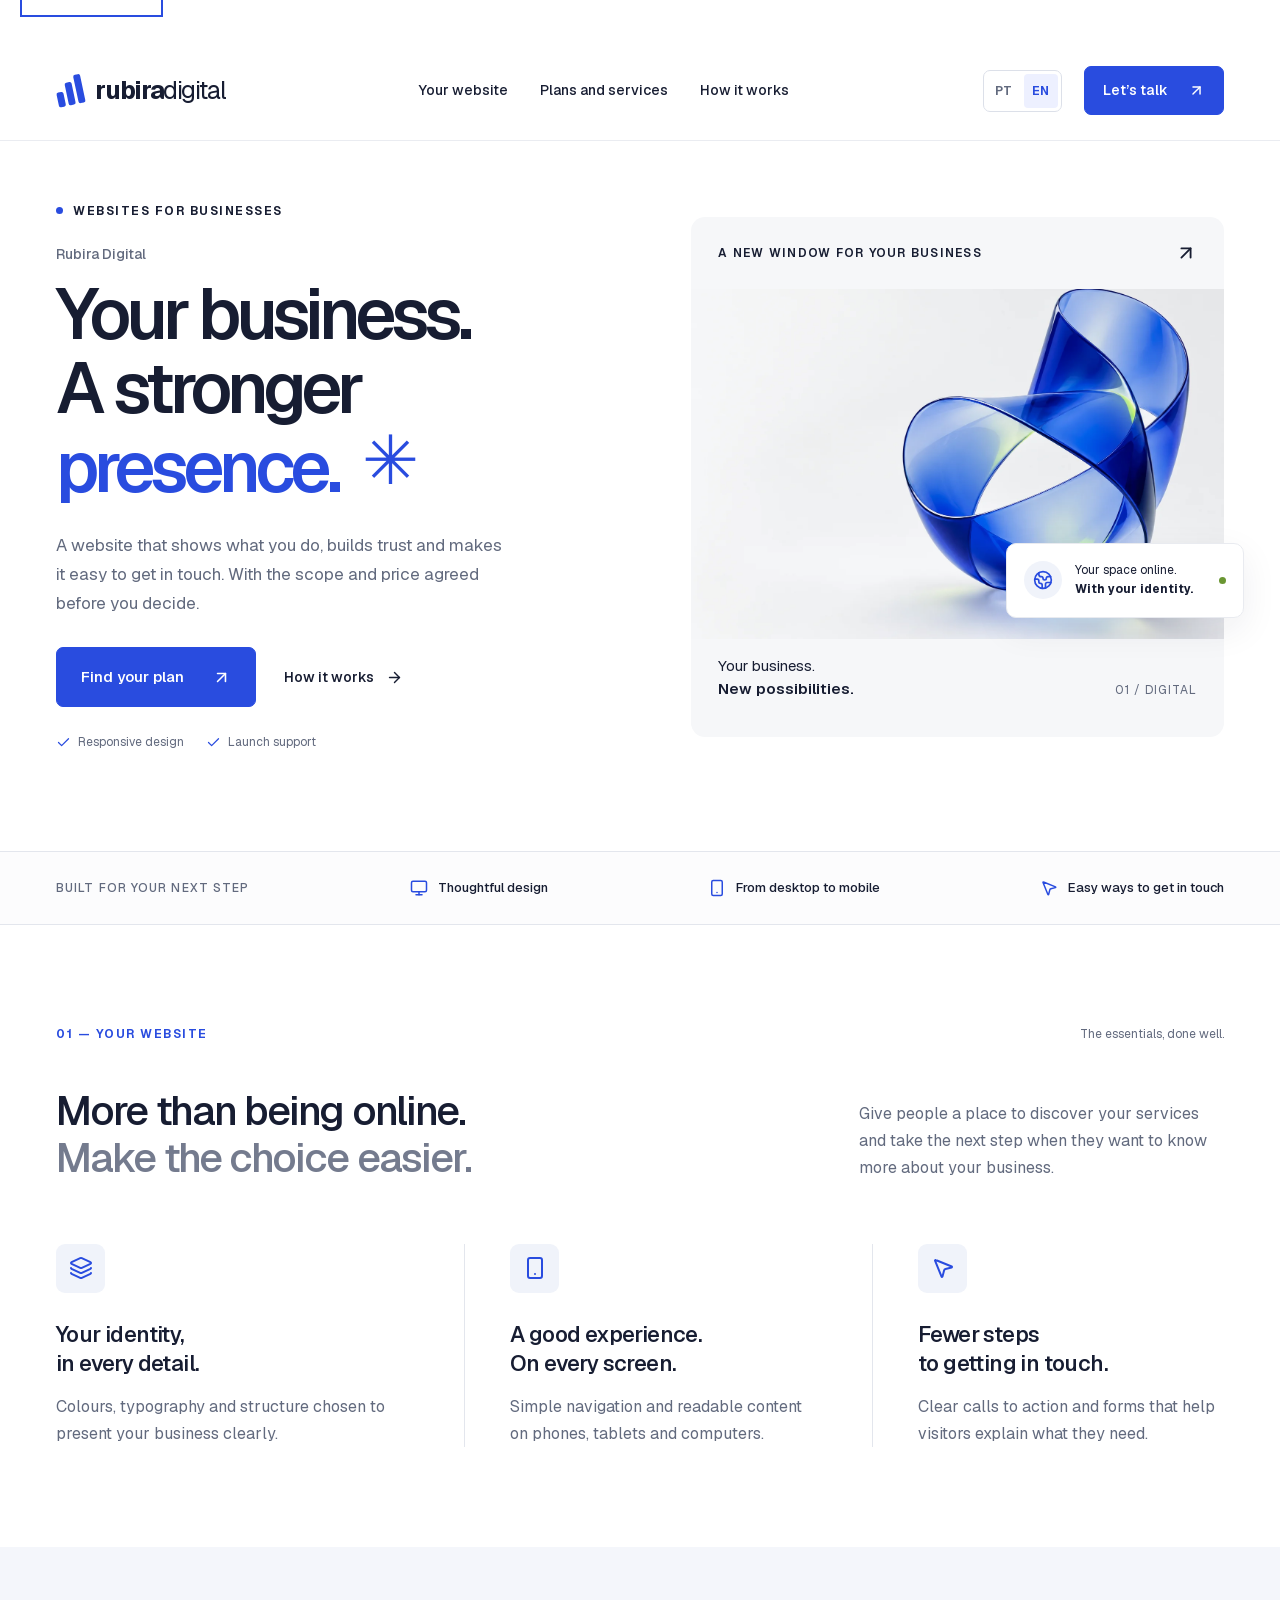
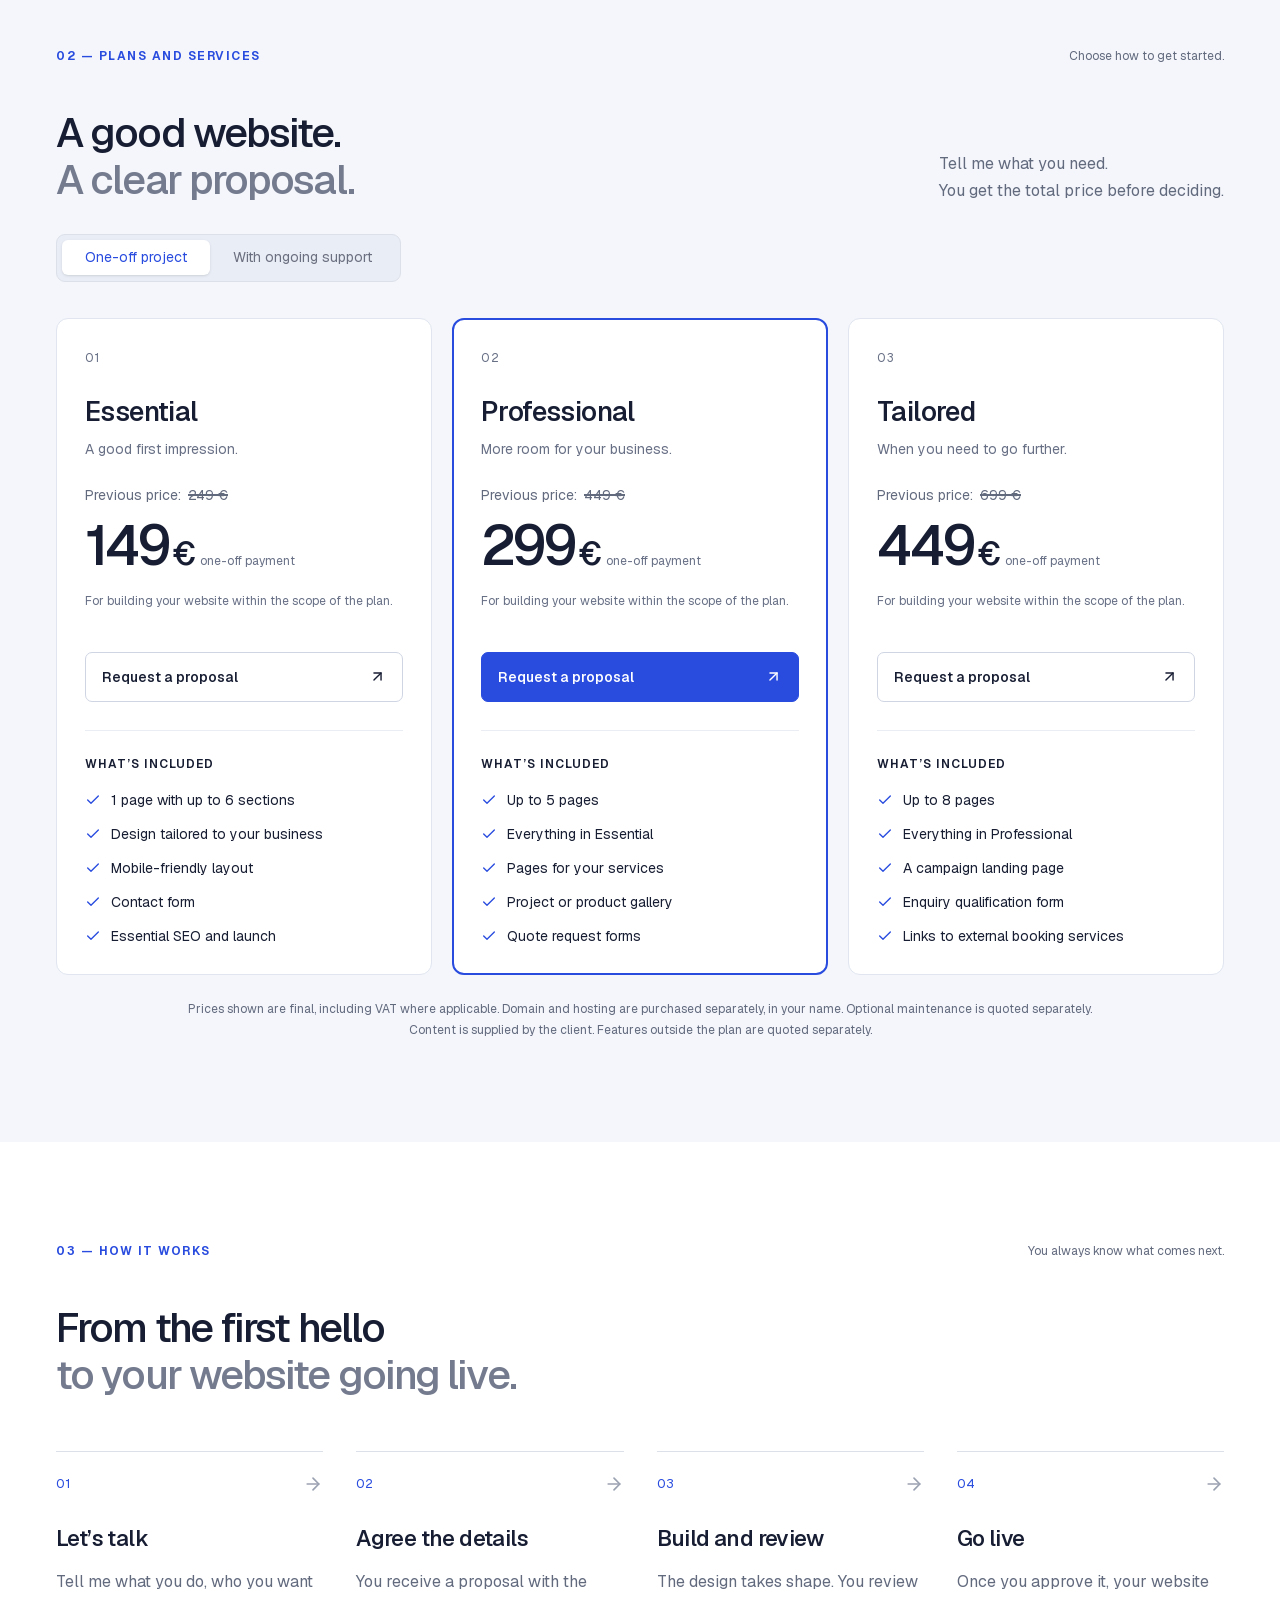
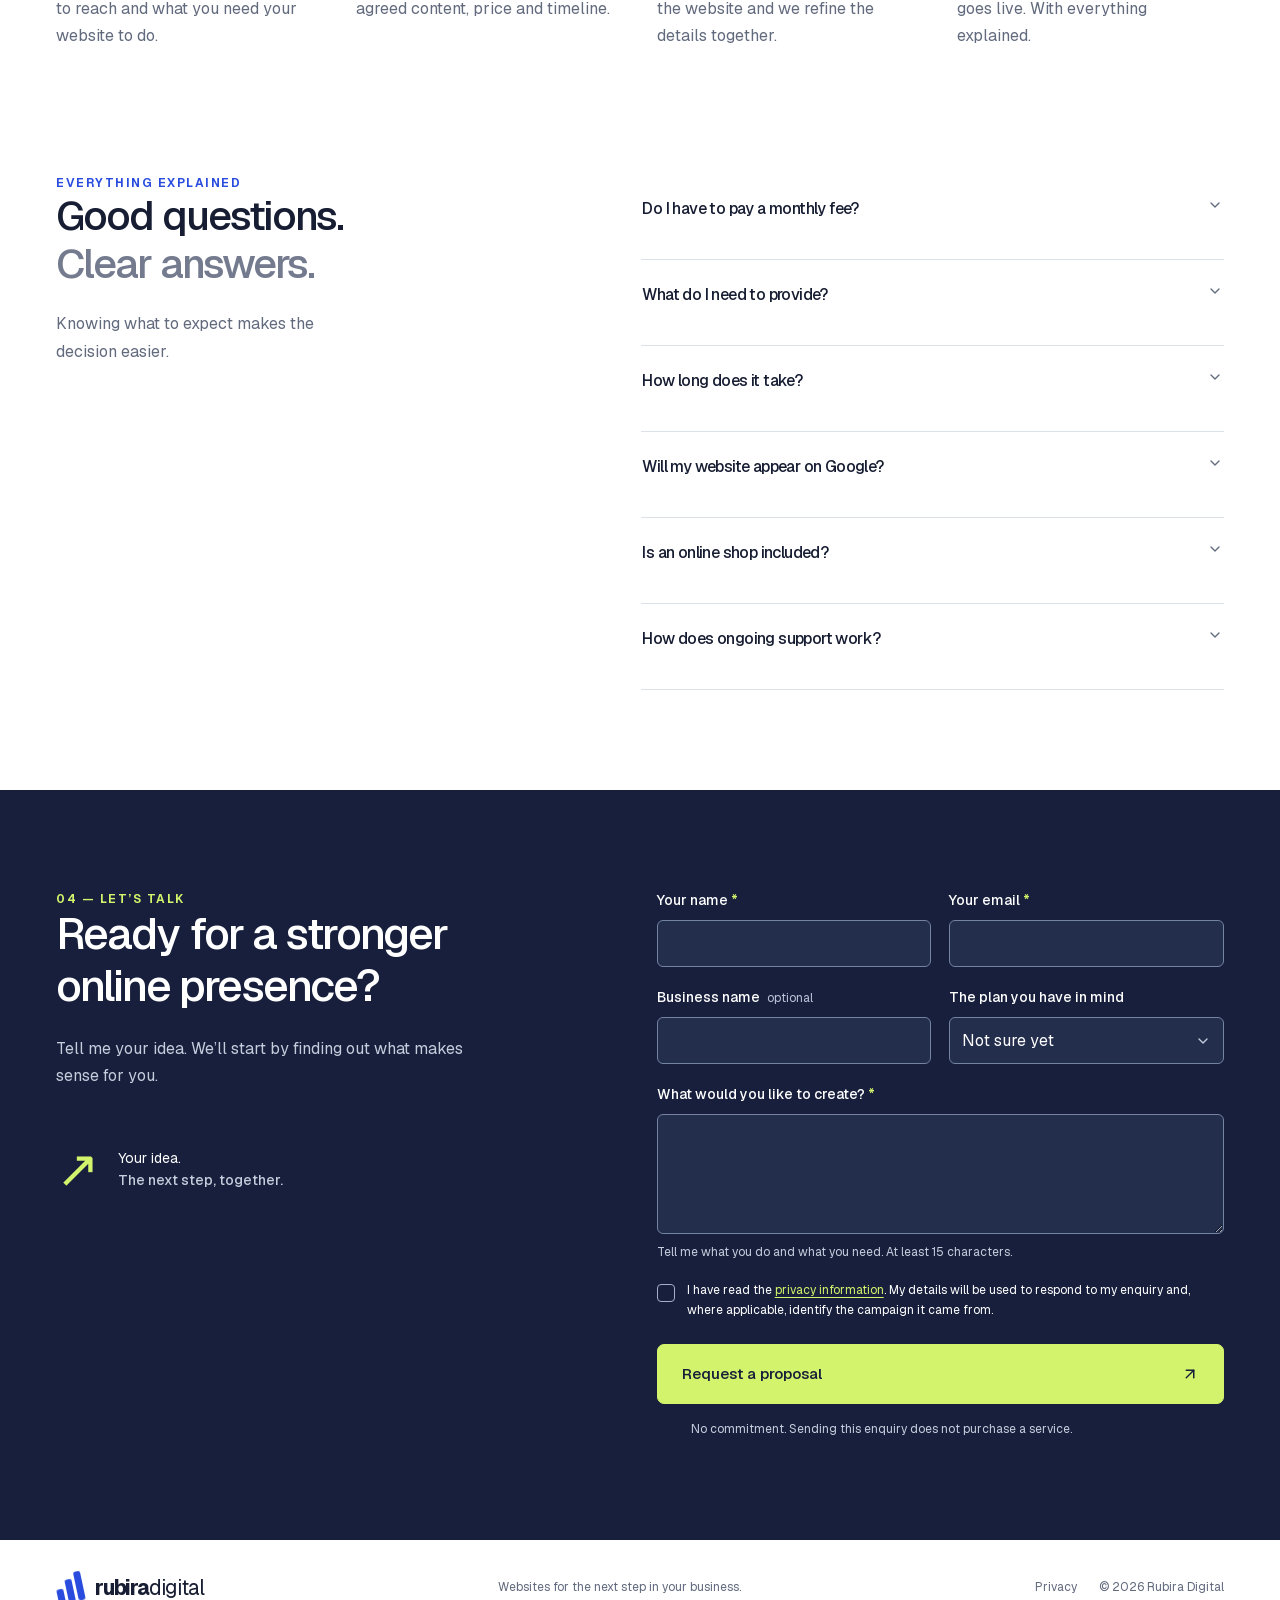
==== commit 2f97f375: "Atualizar site comercial para Rubira Digital" ====
--- a/index.html
+++ b/index.html
@@ -1,4 +1,4 @@
-<!DOCTYPE html><html lang="pt-PT"><head><meta charSet="utf-8"/><meta name="viewport" content="width=device-width, initial-scale=1"/><link rel="stylesheet" href="/_next/static/css/index.jK0oyGa8.css" data-rsc-css-href="/_next/static/css/index.jK0oyGa8.css" data-precedence="vite-rsc/importer-resources"/><link rel="modulepreload" fetchPriority="low" href="/_next/static/chunks/index-uxN18PE6.js"/><script src="/_next/static/chunks/rolldown-runtime-hePW80VL.js" type="module" async=""></script><script src="/_next/static/chunks/framework-DTZGTDtF.js" type="module" async=""></script><script src="/_next/static/chunks/vinext-Dqob09wz.js" type="module" async=""></script><link rel="modulepreload" href="/_next/static/chunks/layout-segment-context-DW8_X7_U.js" crossorigin=""/><link rel="modulepreload" href="/_next/static/chunks/page-DUTszixc.js" crossorigin=""/><title>Rubira Digital — Websites para negócios</title><meta name="description" content="Criação de websites para negócios. Conhece os serviços da Rubira Digital e pede uma proposta para o teu projeto."/><meta name="robots" content="index, follow"/><meta property="og:title" content="Rubira Digital — Websites para negócios"/><meta property="og:description" content="Design responsivo, serviços claros e um formulário para dar o primeiro passo no teu projeto."/><meta property="og:url" content="https://rubiradigital.pt/"/><meta property="og:site_name" content="Rubira Digital"/><meta property="og:type" content="website"/><meta property="og:locale" content="pt_PT"/><meta name="twitter:card" content="summary"/><meta name="twitter:title" content="Rubira Digital — Websites para negócios"/><meta name="twitter:description" content="Conhece os serviços e pede uma proposta para o teu website."/><link rel="shortcut icon" href="/favicon.ico"/><link rel="icon" href="/favicon.svg" type="image/svg+xml"/><link rel="icon" href="/favicon-32.png" type="image/png" sizes="32x32"/><link rel="apple-touch-icon" href="/apple-touch-icon.png" type="image/png" sizes="180x180"/><link rel="canonical" href="https://rubiradigital.pt/"/><script>Object.assign(((self[Symbol.for("vinext.navigationRuntime")]??={bootstrap:{routeManifest:null},functions:{}}).bootstrap.rsc??={rsc:[]}),{params:{},nav:{"pathname":"/","searchParams":[]},searchParamsFromBrowser:true})</script><link rel="modulepreload" href="/_next/static/chunks/index-uxN18PE6.js" />
+<!DOCTYPE html><html lang="pt-PT"><head><meta charSet="utf-8"/><meta name="viewport" content="width=device-width, initial-scale=1"/><link rel="stylesheet" href="/_next/static/css/document.ClbbW5en.css" data-rsc-css-href="/_next/static/css/document.ClbbW5en.css" data-precedence="vite-rsc/importer-resources"/><link rel="modulepreload" fetchPriority="low" href="/_next/static/chunks/index-ECXsG0yJ.js"/><script src="/_next/static/chunks/rolldown-runtime-hePW80VL.js" type="module" async=""></script><script src="/_next/static/chunks/framework-DTZGTDtF.js" type="module" async=""></script><script src="/_next/static/chunks/vinext-DxOyq-a2.js" type="module" async=""></script><link rel="modulepreload" href="/_next/static/chunks/layout-segment-context-D35Iik2j.js" crossorigin=""/><link rel="modulepreload" href="/_next/static/chunks/language-control-CVqU1-Yv.js" crossorigin=""/><link rel="modulepreload" href="/_next/static/chunks/home-B8MjSz6r.js" crossorigin=""/><title>Rubira Digital — Websites para negócios</title><meta name="description" content="Criação de websites para negócios. Conhece os serviços da Rubira Digital e pede uma proposta para o teu projeto."/><meta name="robots" content="index, follow"/><meta property="og:title" content="Rubira Digital — Websites para negócios"/><meta property="og:description" content="Criação de websites para negócios. Conhece os serviços da Rubira Digital e pede uma proposta para o teu projeto."/><meta property="og:url" content="https://rubiradigital.pt/"/><meta property="og:site_name" content="Rubira Digital"/><meta property="og:type" content="website"/><meta property="og:locale" content="pt_PT"/><meta name="twitter:card" content="summary"/><meta name="twitter:title" content="Rubira Digital — Websites para negócios"/><meta name="twitter:description" content="Criação de websites para negócios. Conhece os serviços da Rubira Digital e pede uma proposta para o teu projeto."/><link rel="shortcut icon" href="/favicon.ico"/><link rel="icon" href="/favicon.svg" type="image/svg+xml"/><link rel="icon" href="/favicon-32.png" type="image/png" sizes="32x32"/><link rel="apple-touch-icon" href="/apple-touch-icon.png" type="image/png" sizes="180x180"/><link rel="canonical" href="https://rubiradigital.pt/"/><link rel="alternate" hrefLang="pt-PT" href="https://rubiradigital.pt/"/><link rel="alternate" hrefLang="en" href="https://rubiradigital.pt/en/"/><link rel="alternate" hrefLang="x-default" href="https://rubiradigital.pt/"/><script>Object.assign(((self[Symbol.for("vinext.navigationRuntime")]??={bootstrap:{routeManifest:null},functions:{}}).bootstrap.rsc??={rsc:[]}),{params:{},nav:{"pathname":"/","searchParams":[]},searchParamsFromBrowser:true})</script><link rel="modulepreload" href="/_next/static/chunks/index-ECXsG0yJ.js" />
 <link rel="preload" href="/_next/static/_vinext_fonts/geist-8ac0455e797f/geist-98bbbccb.woff2" as="font" type="font/woff2" crossorigin />
 <link rel="preload" href="/_next/static/_vinext_fonts/geist-mono-00e989178794/geist-mono-013b2f2f.woff2" as="font" type="font/woff2" crossorigin />
 <style data-vinext-fonts>/* cyrillic-ext */
@@ -128,4 +128,4 @@
 
 .__variable_geist_mono_1001rt9 { --font-geist-mono: 'Geist Mono', 'Geist Mono Fallback'; }
 </style>
-</head><body class="__variable_geist_19ysh9d __variable_geist_mono_1001rt9 antialiased"><script type="application/ld+json">{"@context":"https://schema.org","@type":"Organization","name":"Rubira Digital","url":"https://rubiradigital.pt/","description":"Criação de websites para negócios."}</script><a class="skip-link" href="#conteudo">Saltar para o conteúdo</a><header class="header"><a class="brand" href="#inicio" aria-label="Rubira Digital — início"><span class="brand-mark" aria-hidden="true"><span></span><span></span><span></span></span><span>rubira<span class="brand-light">digital</span></span></a><nav aria-label="Navegação principal" class="nav"><a href="#vantagens">O teu website</a><a href="#planos">Planos e serviços</a><a href="#processo">Como funciona</a></nav><a class="button button-small nav-cta" href="#contacto">Vamos conversar <svg xmlns="http://www.w3.org/2000/svg" width="17" height="17" viewBox="0 0 24 24" fill="none" stroke="currentColor" stroke-width="2" stroke-linecap="round" stroke-linejoin="round" class="lucide lucide-arrow-up-right" aria-hidden="true"><path d="M7 7h10v10"></path><path d="M7 17 17 7"></path></svg></a><button class="menu-toggle" aria-label="Abrir navegação" aria-expanded="false">Menu<!-- --> <svg xmlns="http://www.w3.org/2000/svg" width="20" height="20" viewBox="0 0 24 24" fill="none" stroke="currentColor" stroke-width="2" stroke-linecap="round" stroke-linejoin="round" class="lucide lucide-plus" aria-hidden="true"><path d="M5 12h14"></path><path d="M12 5v14"></path></svg></button></header><main id="conteudo"><section class="hero shell" id="inicio"><div class="hero-copy"><div class="eyebrow"><span class="status-dot"></span> WEBSITES PARA NEGÓCIOS</div><h1>Rubira Digital</h1><p class="hero-headline">O teu negócio.<br/>Com outra<br/><span>presença.</span><span class="headline-star" aria-hidden="true">✳</span></p><p class="hero-description">Um website que mostra o que fazes, transmite confiança e facilita o próximo contacto. Com âmbito e preço definidos antes de decidires.</p><div class="hero-actions"><a class="button" href="#planos">Encontra o teu plano <svg xmlns="http://www.w3.org/2000/svg" width="19" height="19" viewBox="0 0 24 24" fill="none" stroke="currentColor" stroke-width="2" stroke-linecap="round" stroke-linejoin="round" class="lucide lucide-arrow-up-right" aria-hidden="true"><path d="M7 7h10v10"></path><path d="M7 17 17 7"></path></svg></a><a class="text-link" href="#processo">Como funciona <svg xmlns="http://www.w3.org/2000/svg" width="17" height="17" viewBox="0 0 24 24" fill="none" stroke="currentColor" stroke-width="2" stroke-linecap="round" stroke-linejoin="round" class="lucide lucide-arrow-right" aria-hidden="true"><path d="M5 12h14"></path><path d="m12 5 7 7-7 7"></path></svg></a></div><div class="hero-notes"><span><svg xmlns="http://www.w3.org/2000/svg" width="15" height="15" viewBox="0 0 24 24" fill="none" stroke="currentColor" stroke-width="2" stroke-linecap="round" stroke-linejoin="round" class="lucide lucide-check" aria-hidden="true"><path d="M20 6 9 17l-5-5"></path></svg> Design responsivo</span><span><svg xmlns="http://www.w3.org/2000/svg" width="15" height="15" viewBox="0 0 24 24" fill="none" stroke="currentColor" stroke-width="2" stroke-linecap="round" stroke-linejoin="round" class="lucide lucide-check" aria-hidden="true"><path d="M20 6 9 17l-5-5"></path></svg> Apoio na publicação</span></div></div><div class="hero-visual"><div class="visual-top"><span>UMA NOVA JANELA PARA O TEU NEGÓCIO</span><svg xmlns="http://www.w3.org/2000/svg" width="22" height="22" viewBox="0 0 24 24" fill="none" stroke="currentColor" stroke-width="2" stroke-linecap="round" stroke-linejoin="round" class="lucide lucide-arrow-up-right" aria-hidden="true"><path d="M7 7h10v10"></path><path d="M7 17 17 7"></path></svg></div><div class="abstract-space"><img src="/images/cobalt-loop.webp" alt="" width="1448" height="1086" loading="lazy" fetchPriority="high" decoding="async" data-nimg="1"/></div><div class="visual-caption"><span>O teu negócio.<br/><strong>Grandes possibilidades.</strong></span><span class="visual-index">01 / DIGITAL</span></div><div class="floating-note"><span class="note-icon"><svg xmlns="http://www.w3.org/2000/svg" width="20" height="20" viewBox="0 0 24 24" fill="none" stroke="currentColor" stroke-width="2" stroke-linecap="round" stroke-linejoin="round" class="lucide lucide-earth" aria-hidden="true"><path d="M21.54 15H17a2 2 0 0 0-2 2v4.54"></path><path d="M7 3.34V5a3 3 0 0 0 3 3a2 2 0 0 1 2 2c0 1.1.9 2 2 2a2 2 0 0 0 2-2c0-1.1.9-2 2-2h3.17"></path><path d="M11 21.95V18a2 2 0 0 0-2-2a2 2 0 0 1-2-2v-1a2 2 0 0 0-2-2H2.05"></path><circle cx="12" cy="12" r="10"></circle></svg></span><span>O teu espaço online.<br/><strong>Com a tua identidade.</strong></span><span class="note-dot"></span></div></div></section><div class="benefits-strip"><div class="shell"><span>FEITO PARA O TEU PRÓXIMO PASSO</span><span><svg xmlns="http://www.w3.org/2000/svg" width="18" height="18" viewBox="0 0 24 24" fill="none" stroke="currentColor" stroke-width="2" stroke-linecap="round" stroke-linejoin="round" class="lucide lucide-monitor" aria-hidden="true"><rect width="20" height="14" x="2" y="3" rx="2"></rect><line x1="8" x2="16" y1="21" y2="21"></line><line x1="12" x2="12" y1="17" y2="21"></line></svg> Design com intenção</span><span><svg xmlns="http://www.w3.org/2000/svg" width="18" height="18" viewBox="0 0 24 24" fill="none" stroke="currentColor" stroke-width="2" stroke-linecap="round" stroke-linejoin="round" class="lucide lucide-smartphone" aria-hidden="true"><rect width="14" height="20" x="5" y="2" rx="2" ry="2"></rect><path d="M12 18h.01"></path></svg> Do computador ao telemóvel</span><span><svg xmlns="http://www.w3.org/2000/svg" width="18" height="18" viewBox="0 0 24 24" fill="none" stroke="currentColor" stroke-width="2" stroke-linecap="round" stroke-linejoin="round" class="lucide lucide-mouse-pointer2 lucide-mouse-pointer-2" aria-hidden="true"><path d="M4.037 4.688a.495.495 0 0 1 .651-.651l16 6.5a.5.5 0 0 1-.063.947l-6.124 1.58a2 2 0 0 0-1.438 1.435l-1.579 6.126a.5.5 0 0 1-.947.063z"></path></svg> Contactos sem complicações</span></div></div><section id="vantagens" class="section shell"><div class="section-top"><p class="eyebrow">01 — O TEU WEBSITE</p><span class="section-side">O essencial, bem feito.</span></div><div class="intro-row"><h2>Mais do que estar online.<br/><span>Ser fácil de escolher.</span></h2><p>Quando alguém quer saber mais sobre o teu negócio, dá-lhe um lugar onde encontrar os teus serviços e dar o próximo passo.</p></div><div class="features"><article><span class="feature-icon"><svg xmlns="http://www.w3.org/2000/svg" width="24" height="24" viewBox="0 0 24 24" fill="none" stroke="currentColor" stroke-width="2" stroke-linecap="round" stroke-linejoin="round" class="lucide lucide-layers" aria-hidden="true"><path d="M12.83 2.18a2 2 0 0 0-1.66 0L2.6 6.08a1 1 0 0 0 0 1.83l8.58 3.91a2 2 0 0 0 1.66 0l8.58-3.9a1 1 0 0 0 0-1.83z"></path><path d="M2 12a1 1 0 0 0 .58.91l8.6 3.91a2 2 0 0 0 1.65 0l8.58-3.9A1 1 0 0 0 22 12"></path><path d="M2 17a1 1 0 0 0 .58.91l8.6 3.91a2 2 0 0 0 1.65 0l8.58-3.9A1 1 0 0 0 22 17"></path></svg></span><h3>A tua identidade,<br/> em cada detalhe.</h3><p>Cores, tipografia e estrutura pensadas para apresentar o teu negócio com clareza.</p></article><article><span class="feature-icon"><svg xmlns="http://www.w3.org/2000/svg" width="24" height="24" viewBox="0 0 24 24" fill="none" stroke="currentColor" stroke-width="2" stroke-linecap="round" stroke-linejoin="round" class="lucide lucide-smartphone" aria-hidden="true"><rect width="14" height="20" x="5" y="2" rx="2" ry="2"></rect><path d="M12 18h.01"></path></svg></span><h3>Uma boa experiência.<br/> Em qualquer ecrã.</h3><p>Uma navegação simples e conteúdo legível no telemóvel, tablet e computador.</p></article><article><span class="feature-icon"><svg xmlns="http://www.w3.org/2000/svg" width="24" height="24" viewBox="0 0 24 24" fill="none" stroke="currentColor" stroke-width="2" stroke-linecap="round" stroke-linejoin="round" class="lucide lucide-mouse-pointer2 lucide-mouse-pointer-2" aria-hidden="true"><path d="M4.037 4.688a.495.495 0 0 1 .651-.651l16 6.5a.5.5 0 0 1-.063.947l-6.124 1.58a2 2 0 0 0-1.438 1.435l-1.579 6.126a.5.5 0 0 1-.947.063z"></path></svg></span><h3>Menos passos até<br/> ao primeiro contacto.</h3><p>Chamadas à ação e formulários que ajudam quem visita a explicar o que precisa.</p></article></div></section><section id="planos" class="section pricing-section"><div class="shell"><div class="section-top"><p class="eyebrow">02 — PLANOS E SERVIÇOS</p><span class="section-side">Escolhe como queres começar.</span></div><div class="pricing-head"><h2>Um bom website.<br/><span>Uma proposta clara.</span></h2><p>Conta-me o que precisas.<br/>Recebes o preço total antes de decidir.</p></div><div data-orientation="horizontal" data-activation-direction="none" data-slot="tabs" class="group/tabs flex gap-2 data-horizontal:flex-col"><div data-orientation="horizontal" data-activation-direction="none" role="tablist" data-slot="tabs-list" data-variant="default" aria-label="Modalidade de pagamento" class="group/tabs-list inline-flex w-fit items-center justify-center rounded-lg p-[3px] text-muted-foreground group-data-horizontal/tabs:h-8 group-data-vertical/tabs:h-fit group-data-vertical/tabs:flex-col data-[variant=line]:rounded-none bg-muted pricing-tabs"><button type="button" data-active="" data-orientation="horizontal" data-activation-direction="none" aria-disabled="false" tabindex="-1" role="tab" aria-selected="true" id="base-ui-_R_nhmi_" data-composite-item-active="" data-slot="tabs-trigger" class="relative inline-flex h-[calc(100%-1px)] flex-1 items-center justify-center gap-1.5 rounded-md border border-transparent px-1.5 py-0.5 text-sm font-medium whitespace-nowrap text-foreground/60 transition-all group-data-vertical/tabs:w-full group-data-vertical/tabs:justify-start hover:text-foreground focus-visible:border-ring focus-visible:ring-[3px] focus-visible:ring-ring/50 focus-visible:outline-1 focus-visible:outline-ring disabled:pointer-events-none disabled:opacity-50 has-data-[icon=inline-end]:pr-1 has-data-[icon=inline-start]:pl-1 aria-disabled:pointer-events-none aria-disabled:opacity-50 dark:text-muted-foreground dark:hover:text-foreground group-data-[variant=default]/tabs-list:data-active:shadow-sm group-data-[variant=line]/tabs-list:data-active:shadow-none [&amp;_svg]:pointer-events-none [&amp;_svg]:shrink-0 [&amp;_svg:not([class*=&#x27;size-&#x27;])]:size-4 group-data-[variant=line]/tabs-list:bg-transparent group-data-[variant=line]/tabs-list:data-active:bg-transparent dark:group-data-[variant=line]/tabs-list:data-active:border-transparent dark:group-data-[variant=line]/tabs-list:data-active:bg-transparent data-active:bg-background data-active:text-foreground dark:data-active:border-input dark:data-active:bg-input/30 dark:data-active:text-foreground after:absolute after:bg-foreground after:opacity-0 after:transition-opacity group-data-horizontal/tabs:after:inset-x-0 group-data-horizontal/tabs:after:bottom-[-5px] group-data-horizontal/tabs:after:h-0.5 group-data-vertical/tabs:after:inset-y-0 group-data-vertical/tabs:after:-right-1 group-data-vertical/tabs:after:w-0.5 group-data-[variant=line]/tabs-list:data-active:after:opacity-100">Projeto único</button><button type="button" data-orientation="horizontal" data-activation-direction="none" aria-disabled="false" tabindex="-1" role="tab" aria-selected="false" id="base-ui-_R_17hmi_" data-slot="tabs-trigger" class="relative inline-flex h-[calc(100%-1px)] flex-1 items-center justify-center gap-1.5 rounded-md border border-transparent px-1.5 py-0.5 text-sm font-medium whitespace-nowrap text-foreground/60 transition-all group-data-vertical/tabs:w-full group-data-vertical/tabs:justify-start hover:text-foreground focus-visible:border-ring focus-visible:ring-[3px] focus-visible:ring-ring/50 focus-visible:outline-1 focus-visible:outline-ring disabled:pointer-events-none disabled:opacity-50 has-data-[icon=inline-end]:pr-1 has-data-[icon=inline-start]:pl-1 aria-disabled:pointer-events-none aria-disabled:opacity-50 dark:text-muted-foreground dark:hover:text-foreground group-data-[variant=default]/tabs-list:data-active:shadow-sm group-data-[variant=line]/tabs-list:data-active:shadow-none [&amp;_svg]:pointer-events-none [&amp;_svg]:shrink-0 [&amp;_svg:not([class*=&#x27;size-&#x27;])]:size-4 group-data-[variant=line]/tabs-list:bg-transparent group-data-[variant=line]/tabs-list:data-active:bg-transparent dark:group-data-[variant=line]/tabs-list:data-active:border-transparent dark:group-data-[variant=line]/tabs-list:data-active:bg-transparent data-active:bg-background data-active:text-foreground dark:data-active:border-input dark:data-active:bg-input/30 dark:data-active:text-foreground after:absolute after:bg-foreground after:opacity-0 after:transition-opacity group-data-horizontal/tabs:after:inset-x-0 group-data-horizontal/tabs:after:bottom-[-5px] group-data-horizontal/tabs:after:h-0.5 group-data-vertical/tabs:after:inset-y-0 group-data-vertical/tabs:after:-right-1 group-data-vertical/tabs:after:w-0.5 group-data-[variant=line]/tabs-list:data-active:after:opacity-100">Com acompanhamento</button></div><div data-orientation="horizontal" data-activation-direction="none" id="base-ui-_R_rhmi_" role="tabpanel" tabindex="0" data-index="-1" data-slot="tabs-content" class="flex-1 text-sm outline-none"><div class="price-grid"><article class="price-card "><div class="plan-label"><span>0<!-- -->1</span></div><h3>Essencial</h3><p class="plan-intro">Uma boa primeira impressão.</p><p class="previous-price">Preço anterior: <s>249<!-- --> €</s></p><div class="price"><strong>149<span>€</span></strong><span>pagamento único</span></div><p class="price-detail">Pela criação do website dentro do âmbito do plano.</p><a href="#contacto" class="button button-outline">Pedir proposta <svg xmlns="http://www.w3.org/2000/svg" width="17" height="17" viewBox="0 0 24 24" fill="none" stroke="currentColor" stroke-width="2" stroke-linecap="round" stroke-linejoin="round" class="lucide lucide-arrow-up-right" aria-hidden="true"><path d="M7 7h10v10"></path><path d="M7 17 17 7"></path></svg></a><div class="plan-includes">O QUE ESTÁ INCLUÍDO</div><ul><li><svg xmlns="http://www.w3.org/2000/svg" width="16" height="16" viewBox="0 0 24 24" fill="none" stroke="currentColor" stroke-width="2" stroke-linecap="round" stroke-linejoin="round" class="lucide lucide-check" aria-hidden="true"><path d="M20 6 9 17l-5-5"></path></svg>1 página com até 6 secções</li><li><svg xmlns="http://www.w3.org/2000/svg" width="16" height="16" viewBox="0 0 24 24" fill="none" stroke="currentColor" stroke-width="2" stroke-linecap="round" stroke-linejoin="round" class="lucide lucide-check" aria-hidden="true"><path d="M20 6 9 17l-5-5"></path></svg>Design adaptado ao teu negócio</li><li><svg xmlns="http://www.w3.org/2000/svg" width="16" height="16" viewBox="0 0 24 24" fill="none" stroke="currentColor" stroke-width="2" stroke-linecap="round" stroke-linejoin="round" class="lucide lucide-check" aria-hidden="true"><path d="M20 6 9 17l-5-5"></path></svg>Versão para telemóvel</li><li><svg xmlns="http://www.w3.org/2000/svg" width="16" height="16" viewBox="0 0 24 24" fill="none" stroke="currentColor" stroke-width="2" stroke-linecap="round" stroke-linejoin="round" class="lucide lucide-check" aria-hidden="true"><path d="M20 6 9 17l-5-5"></path></svg>Formulário de contacto</li><li><svg xmlns="http://www.w3.org/2000/svg" width="16" height="16" viewBox="0 0 24 24" fill="none" stroke="currentColor" stroke-width="2" stroke-linecap="round" stroke-linejoin="round" class="lucide lucide-check" aria-hidden="true"><path d="M20 6 9 17l-5-5"></path></svg>SEO essencial e publicação</li></ul></article><article class="price-card featured"><div class="plan-label"><span>0<!-- -->2</span></div><h3>Profissional</h3><p class="plan-intro">Mais espaço para o teu negócio.</p><p class="previous-price">Preço anterior: <s>449<!-- --> €</s></p><div class="price"><strong>299<span>€</span></strong><span>pagamento único</span></div><p class="price-detail">Pela criação do website dentro do âmbito do plano.</p><a href="#contacto" class="button ">Pedir proposta <svg xmlns="http://www.w3.org/2000/svg" width="17" height="17" viewBox="0 0 24 24" fill="none" stroke="currentColor" stroke-width="2" stroke-linecap="round" stroke-linejoin="round" class="lucide lucide-arrow-up-right" aria-hidden="true"><path d="M7 7h10v10"></path><path d="M7 17 17 7"></path></svg></a><div class="plan-includes">O QUE ESTÁ INCLUÍDO</div><ul><li><svg xmlns="http://www.w3.org/2000/svg" width="16" height="16" viewBox="0 0 24 24" fill="none" stroke="currentColor" stroke-width="2" stroke-linecap="round" stroke-linejoin="round" class="lucide lucide-check" aria-hidden="true"><path d="M20 6 9 17l-5-5"></path></svg>Até 5 páginas</li><li><svg xmlns="http://www.w3.org/2000/svg" width="16" height="16" viewBox="0 0 24 24" fill="none" stroke="currentColor" stroke-width="2" stroke-linecap="round" stroke-linejoin="round" class="lucide lucide-check" aria-hidden="true"><path d="M20 6 9 17l-5-5"></path></svg>Tudo o que inclui o Essencial</li><li><svg xmlns="http://www.w3.org/2000/svg" width="16" height="16" viewBox="0 0 24 24" fill="none" stroke="currentColor" stroke-width="2" stroke-linecap="round" stroke-linejoin="round" class="lucide lucide-check" aria-hidden="true"><path d="M20 6 9 17l-5-5"></path></svg>Páginas para os teus serviços</li><li><svg xmlns="http://www.w3.org/2000/svg" width="16" height="16" viewBox="0 0 24 24" fill="none" stroke="currentColor" stroke-width="2" stroke-linecap="round" stroke-linejoin="round" class="lucide lucide-check" aria-hidden="true"><path d="M20 6 9 17l-5-5"></path></svg>Galeria de projetos ou produtos</li><li><svg xmlns="http://www.w3.org/2000/svg" width="16" height="16" viewBox="0 0 24 24" fill="none" stroke="currentColor" stroke-width="2" stroke-linecap="round" stroke-linejoin="round" class="lucide lucide-check" aria-hidden="true"><path d="M20 6 9 17l-5-5"></path></svg>Pedidos de orçamento</li></ul></article><article class="price-card "><div class="plan-label"><span>0<!-- -->3</span></div><h3>À medida</h3><p class="plan-intro">Quando precisas de ir mais longe.</p><p class="previous-price">Preço anterior: <s>699<!-- --> €</s></p><div class="price"><strong>449<span>€</span></strong><span>pagamento único</span></div><p class="price-detail">Pela criação do website dentro do âmbito do plano.</p><a href="#contacto" class="button button-outline">Pedir proposta <svg xmlns="http://www.w3.org/2000/svg" width="17" height="17" viewBox="0 0 24 24" fill="none" stroke="currentColor" stroke-width="2" stroke-linecap="round" stroke-linejoin="round" class="lucide lucide-arrow-up-right" aria-hidden="true"><path d="M7 7h10v10"></path><path d="M7 17 17 7"></path></svg></a><div class="plan-includes">O QUE ESTÁ INCLUÍDO</div><ul><li><svg xmlns="http://www.w3.org/2000/svg" width="16" height="16" viewBox="0 0 24 24" fill="none" stroke="currentColor" stroke-width="2" stroke-linecap="round" stroke-linejoin="round" class="lucide lucide-check" aria-hidden="true"><path d="M20 6 9 17l-5-5"></path></svg>Até 8 páginas</li><li><svg xmlns="http://www.w3.org/2000/svg" width="16" height="16" viewBox="0 0 24 24" fill="none" stroke="currentColor" stroke-width="2" stroke-linecap="round" stroke-linejoin="round" class="lucide lucide-check" aria-hidden="true"><path d="M20 6 9 17l-5-5"></path></svg>Tudo o que inclui o Profissional</li><li><svg xmlns="http://www.w3.org/2000/svg" width="16" height="16" viewBox="0 0 24 24" fill="none" stroke="currentColor" stroke-width="2" stroke-linecap="round" stroke-linejoin="round" class="lucide lucide-check" aria-hidden="true"><path d="M20 6 9 17l-5-5"></path></svg>Uma página para campanhas</li><li><svg xmlns="http://www.w3.org/2000/svg" width="16" height="16" viewBox="0 0 24 24" fill="none" stroke="currentColor" stroke-width="2" stroke-linecap="round" stroke-linejoin="round" class="lucide lucide-check" aria-hidden="true"><path d="M20 6 9 17l-5-5"></path></svg>Formulário de qualificação</li><li><svg xmlns="http://www.w3.org/2000/svg" width="16" height="16" viewBox="0 0 24 24" fill="none" stroke="currentColor" stroke-width="2" stroke-linecap="round" stroke-linejoin="round" class="lucide lucide-check" aria-hidden="true"><path d="M20 6 9 17l-5-5"></path></svg>Ligação a marcações externas</li></ul></article></div><p class="pricing-note">Os valores apresentados são preços finais, com IVA incluído quando aplicável. <!-- -->Domínio e alojamento contratados à parte, em teu nome. Manutenção opcional sob proposta.<!-- --> Conteúdos fornecidos pelo cliente. Funcionalidades fora do plano são orçamentadas à parte.</p></div></div></div></section><section id="processo" class="section shell"><div class="section-top"><p class="eyebrow">03 — COMO FUNCIONA</p><span class="section-side">Sempre sabes qual é o próximo passo.</span></div><h2>Do primeiro olá<br/><span>ao teu website online.</span></h2><div class="steps"><article><div class="step-number">0<!-- -->1<svg xmlns="http://www.w3.org/2000/svg" width="20" height="20" viewBox="0 0 24 24" fill="none" stroke="currentColor" stroke-width="2" stroke-linecap="round" stroke-linejoin="round" class="lucide lucide-arrow-right" aria-hidden="true"><path d="M5 12h14"></path><path d="m12 5 7 7-7 7"></path></svg></div><h3>Conversamos</h3><p>Conta-me o que fazes, quem queres alcançar e o que precisas que o site faça.</p></article><article><div class="step-number">0<!-- -->2<svg xmlns="http://www.w3.org/2000/svg" width="20" height="20" viewBox="0 0 24 24" fill="none" stroke="currentColor" stroke-width="2" stroke-linecap="round" stroke-linejoin="round" class="lucide lucide-arrow-right" aria-hidden="true"><path d="M5 12h14"></path><path d="m12 5 7 7-7 7"></path></svg></div><h3>Definimos</h3><p>Recebes uma proposta com o conteúdo, o preço e o prazo acordados.</p></article><article><div class="step-number">0<!-- -->3<svg xmlns="http://www.w3.org/2000/svg" width="20" height="20" viewBox="0 0 24 24" fill="none" stroke="currentColor" stroke-width="2" stroke-linecap="round" stroke-linejoin="round" class="lucide lucide-arrow-right" aria-hidden="true"><path d="M5 12h14"></path><path d="m12 5 7 7-7 7"></path></svg></div><h3>Construímos</h3><p>O design ganha forma. Revês o site e afinamos os detalhes contigo.</p></article><article><div class="step-number">0<!-- -->4<svg xmlns="http://www.w3.org/2000/svg" width="20" height="20" viewBox="0 0 24 24" fill="none" stroke="currentColor" stroke-width="2" stroke-linecap="round" stroke-linejoin="round" class="lucide lucide-arrow-right" aria-hidden="true"><path d="M5 12h14"></path><path d="m12 5 7 7-7 7"></path></svg></div><h3>Publicamos</h3><p>Depois da tua aprovação, o site fica online. Com tudo explicado.</p></article></div></section><section class="section shell faq-section" id="perguntas"><div><p class="eyebrow">SEM PONTAS SOLTAS</p><h2>Boas perguntas.<br/><span>Respostas claras.</span></h2><p class="faq-intro">Uma decisão mais simples começa por saber com o que contar.</p></div><div data-orientation="vertical" data-slot="accordion" class="flex w-full flex-col faq-list"><div data-orientation="vertical" data-hidden="" data-index="-1" data-closed="" data-slot="accordion-item" class="not-last:border-b"><h3 data-orientation="vertical" data-hidden="" data-index="-1" data-closed="" class="flex"><button type="button" data-value="" data-orientation="vertical" data-hidden="" data-index="-1" tabindex="0" aria-disabled="false" aria-expanded="false" id="base-ui-_R_6pmiH2_" data-slot="accordion-trigger" class="focus-visible:ring-ring/50 focus-visible:border-ring focus-visible:after:border-ring **:data-[slot=accordion-trigger-icon]:text-muted-foreground rounded-lg py-2.5 text-left text-sm font-medium hover:underline focus-visible:ring-3 **:data-[slot=accordion-trigger-icon]:ml-auto **:data-[slot=accordion-trigger-icon]:size-4 group/accordion-trigger relative flex flex-1 items-start justify-between border border-transparent transition-all outline-none aria-disabled:pointer-events-none aria-disabled:opacity-50">Tenho mesmo de pagar uma mensalidade?<svg xmlns="http://www.w3.org/2000/svg" width="24" height="24" viewBox="0 0 24 24" fill="none" stroke="currentColor" stroke-width="2" stroke-linecap="round" stroke-linejoin="round" class="lucide lucide-chevron-down pointer-events-none shrink-0 group-aria-expanded/accordion-trigger:hidden" aria-hidden="true" data-slot="accordion-trigger-icon"><path d="m6 9 6 6 6-6"></path></svg><svg xmlns="http://www.w3.org/2000/svg" width="24" height="24" viewBox="0 0 24 24" fill="none" stroke="currentColor" stroke-width="2" stroke-linecap="round" stroke-linejoin="round" class="lucide lucide-chevron-up pointer-events-none hidden shrink-0 group-aria-expanded/accordion-trigger:inline" aria-hidden="true" data-slot="accordion-trigger-icon"><path d="m18 15-6-6-6 6"></path></svg></button></h3></div><div data-orientation="vertical" data-hidden="" data-index="-1" data-closed="" data-slot="accordion-item" class="not-last:border-b"><h3 data-orientation="vertical" data-hidden="" data-index="-1" data-closed="" class="flex"><button type="button" data-value="" data-orientation="vertical" data-hidden="" data-index="-1" tabindex="0" aria-disabled="false" aria-expanded="false" id="base-ui-_R_apmiH2_" data-slot="accordion-trigger" class="focus-visible:ring-ring/50 focus-visible:border-ring focus-visible:after:border-ring **:data-[slot=accordion-trigger-icon]:text-muted-foreground rounded-lg py-2.5 text-left text-sm font-medium hover:underline focus-visible:ring-3 **:data-[slot=accordion-trigger-icon]:ml-auto **:data-[slot=accordion-trigger-icon]:size-4 group/accordion-trigger relative flex flex-1 items-start justify-between border border-transparent transition-all outline-none aria-disabled:pointer-events-none aria-disabled:opacity-50">O que preciso de fornecer?<svg xmlns="http://www.w3.org/2000/svg" width="24" height="24" viewBox="0 0 24 24" fill="none" stroke="currentColor" stroke-width="2" stroke-linecap="round" stroke-linejoin="round" class="lucide lucide-chevron-down pointer-events-none shrink-0 group-aria-expanded/accordion-trigger:hidden" aria-hidden="true" data-slot="accordion-trigger-icon"><path d="m6 9 6 6 6-6"></path></svg><svg xmlns="http://www.w3.org/2000/svg" width="24" height="24" viewBox="0 0 24 24" fill="none" stroke="currentColor" stroke-width="2" stroke-linecap="round" stroke-linejoin="round" class="lucide lucide-chevron-up pointer-events-none hidden shrink-0 group-aria-expanded/accordion-trigger:inline" aria-hidden="true" data-slot="accordion-trigger-icon"><path d="m18 15-6-6-6 6"></path></svg></button></h3></div><div data-orientation="vertical" data-hidden="" data-index="-1" data-closed="" data-slot="accordion-item" class="not-last:border-b"><h3 data-orientation="vertical" data-hidden="" data-index="-1" data-closed="" class="flex"><button type="button" data-value="" data-orientation="vertical" data-hidden="" data-index="-1" tabindex="0" aria-disabled="false" aria-expanded="false" id="base-ui-_R_epmiH2_" data-slot="accordion-trigger" class="focus-visible:ring-ring/50 focus-visible:border-ring focus-visible:after:border-ring **:data-[slot=accordion-trigger-icon]:text-muted-foreground rounded-lg py-2.5 text-left text-sm font-medium hover:underline focus-visible:ring-3 **:data-[slot=accordion-trigger-icon]:ml-auto **:data-[slot=accordion-trigger-icon]:size-4 group/accordion-trigger relative flex flex-1 items-start justify-between border border-transparent transition-all outline-none aria-disabled:pointer-events-none aria-disabled:opacity-50">Quanto tempo demora?<svg xmlns="http://www.w3.org/2000/svg" width="24" height="24" viewBox="0 0 24 24" fill="none" stroke="currentColor" stroke-width="2" stroke-linecap="round" stroke-linejoin="round" class="lucide lucide-chevron-down pointer-events-none shrink-0 group-aria-expanded/accordion-trigger:hidden" aria-hidden="true" data-slot="accordion-trigger-icon"><path d="m6 9 6 6 6-6"></path></svg><svg xmlns="http://www.w3.org/2000/svg" width="24" height="24" viewBox="0 0 24 24" fill="none" stroke="currentColor" stroke-width="2" stroke-linecap="round" stroke-linejoin="round" class="lucide lucide-chevron-up pointer-events-none hidden shrink-0 group-aria-expanded/accordion-trigger:inline" aria-hidden="true" data-slot="accordion-trigger-icon"><path d="m18 15-6-6-6 6"></path></svg></button></h3></div><div data-orientation="vertical" data-hidden="" data-index="-1" data-closed="" data-slot="accordion-item" class="not-last:border-b"><h3 data-orientation="vertical" data-hidden="" data-index="-1" data-closed="" class="flex"><button type="button" data-value="" data-orientation="vertical" data-hidden="" data-index="-1" tabindex="0" aria-disabled="false" aria-expanded="false" id="base-ui-_R_ipmiH2_" data-slot="accordion-trigger" class="focus-visible:ring-ring/50 focus-visible:border-ring focus-visible:after:border-ring **:data-[slot=accordion-trigger-icon]:text-muted-foreground rounded-lg py-2.5 text-left text-sm font-medium hover:underline focus-visible:ring-3 **:data-[slot=accordion-trigger-icon]:ml-auto **:data-[slot=accordion-trigger-icon]:size-4 group/accordion-trigger relative flex flex-1 items-start justify-between border border-transparent transition-all outline-none aria-disabled:pointer-events-none aria-disabled:opacity-50">O site vai aparecer no Google?<svg xmlns="http://www.w3.org/2000/svg" width="24" height="24" viewBox="0 0 24 24" fill="none" stroke="currentColor" stroke-width="2" stroke-linecap="round" stroke-linejoin="round" class="lucide lucide-chevron-down pointer-events-none shrink-0 group-aria-expanded/accordion-trigger:hidden" aria-hidden="true" data-slot="accordion-trigger-icon"><path d="m6 9 6 6 6-6"></path></svg><svg xmlns="http://www.w3.org/2000/svg" width="24" height="24" viewBox="0 0 24 24" fill="none" stroke="currentColor" stroke-width="2" stroke-linecap="round" stroke-linejoin="round" class="lucide lucide-chevron-up pointer-events-none hidden shrink-0 group-aria-expanded/accordion-trigger:inline" aria-hidden="true" data-slot="accordion-trigger-icon"><path d="m18 15-6-6-6 6"></path></svg></button></h3></div><div data-orientation="vertical" data-hidden="" data-index="-1" data-closed="" data-slot="accordion-item" class="not-last:border-b"><h3 data-orientation="vertical" data-hidden="" data-index="-1" data-closed="" class="flex"><button type="button" data-value="" data-orientation="vertical" data-hidden="" data-index="-1" tabindex="0" aria-disabled="false" aria-expanded="false" id="base-ui-_R_mpmiH2_" data-slot="accordion-trigger" class="focus-visible:ring-ring/50 focus-visible:border-ring focus-visible:after:border-ring **:data-[slot=accordion-trigger-icon]:text-muted-foreground rounded-lg py-2.5 text-left text-sm font-medium hover:underline focus-visible:ring-3 **:data-[slot=accordion-trigger-icon]:ml-auto **:data-[slot=accordion-trigger-icon]:size-4 group/accordion-trigger relative flex flex-1 items-start justify-between border border-transparent transition-all outline-none aria-disabled:pointer-events-none aria-disabled:opacity-50">Uma loja online está incluída?<svg xmlns="http://www.w3.org/2000/svg" width="24" height="24" viewBox="0 0 24 24" fill="none" stroke="currentColor" stroke-width="2" stroke-linecap="round" stroke-linejoin="round" class="lucide lucide-chevron-down pointer-events-none shrink-0 group-aria-expanded/accordion-trigger:hidden" aria-hidden="true" data-slot="accordion-trigger-icon"><path d="m6 9 6 6 6-6"></path></svg><svg xmlns="http://www.w3.org/2000/svg" width="24" height="24" viewBox="0 0 24 24" fill="none" stroke="currentColor" stroke-width="2" stroke-linecap="round" stroke-linejoin="round" class="lucide lucide-chevron-up pointer-events-none hidden shrink-0 group-aria-expanded/accordion-trigger:inline" aria-hidden="true" data-slot="accordion-trigger-icon"><path d="m18 15-6-6-6 6"></path></svg></button></h3></div><div data-orientation="vertical" data-hidden="" data-index="-1" data-closed="" data-slot="accordion-item" class="not-last:border-b"><h3 data-orientation="vertical" data-hidden="" data-index="-1" data-closed="" class="flex"><button type="button" data-value="" data-orientation="vertical" data-hidden="" data-index="-1" tabindex="0" aria-disabled="false" aria-expanded="false" id="base-ui-_R_qpmiH2_" data-slot="accordion-trigger" class="focus-visible:ring-ring/50 focus-visible:border-ring focus-visible:after:border-ring **:data-[slot=accordion-trigger-icon]:text-muted-foreground rounded-lg py-2.5 text-left text-sm font-medium hover:underline focus-visible:ring-3 **:data-[slot=accordion-trigger-icon]:ml-auto **:data-[slot=accordion-trigger-icon]:size-4 group/accordion-trigger relative flex flex-1 items-start justify-between border border-transparent transition-all outline-none aria-disabled:pointer-events-none aria-disabled:opacity-50">Como funciona o acompanhamento?<svg xmlns="http://www.w3.org/2000/svg" width="24" height="24" viewBox="0 0 24 24" fill="none" stroke="currentColor" stroke-width="2" stroke-linecap="round" stroke-linejoin="round" class="lucide lucide-chevron-down pointer-events-none shrink-0 group-aria-expanded/accordion-trigger:hidden" aria-hidden="true" data-slot="accordion-trigger-icon"><path d="m6 9 6 6 6-6"></path></svg><svg xmlns="http://www.w3.org/2000/svg" width="24" height="24" viewBox="0 0 24 24" fill="none" stroke="currentColor" stroke-width="2" stroke-linecap="round" stroke-linejoin="round" class="lucide lucide-chevron-up pointer-events-none hidden shrink-0 group-aria-expanded/accordion-trigger:inline" aria-hidden="true" data-slot="accordion-trigger-icon"><path d="m18 15-6-6-6 6"></path></svg></button></h3></div></div></section><section id="contacto" class="section contact-section"><div class="shell contact-grid"><div class="contact-copy"><p class="eyebrow">04 — VAMOS CONVERSAR</p><h2>Vamos dar uma nova<br/>presença ao teu negócio?</h2><p>Conta-me a tua ideia. Começamos por perceber o que faz sentido para ti.</p><div class="contact-detail"><span class="contact-symbol" aria-hidden="true">↗</span><span>Uma ideia tua.<br/><strong>O próximo passo, juntos.</strong></span></div></div><form class="contact-form" aria-label="Pedir uma proposta"><div class="form-row"><div class="form-field"><label for="contact-name">O teu nome <span>*</span></label><input id="contact-name" data-slot="input" autoComplete="name" minLength="2" maxLength="100" required="" class="h-8 w-full min-w-0 rounded-lg border border-input bg-transparent px-2.5 py-1 text-base transition-colors outline-none file:inline-flex file:h-6 file:border-0 file:bg-transparent file:text-sm file:font-medium file:text-foreground placeholder:text-muted-foreground focus-visible:border-ring focus-visible:ring-3 focus-visible:ring-ring/50 disabled:pointer-events-none disabled:cursor-not-allowed disabled:bg-input/50 disabled:opacity-50 aria-invalid:border-destructive aria-invalid:ring-3 aria-invalid:ring-destructive/20 md:text-sm dark:bg-input/30 dark:disabled:bg-input/80 dark:aria-invalid:border-destructive/50 dark:aria-invalid:ring-destructive/40" name="name"/></div><div class="form-field"><label for="contact-email">O teu email <span>*</span></label><input id="contact-email" type="email" data-slot="input" autoComplete="email" maxLength="254" required="" class="h-8 w-full min-w-0 rounded-lg border border-input bg-transparent px-2.5 py-1 text-base transition-colors outline-none file:inline-flex file:h-6 file:border-0 file:bg-transparent file:text-sm file:font-medium file:text-foreground placeholder:text-muted-foreground focus-visible:border-ring focus-visible:ring-3 focus-visible:ring-ring/50 disabled:pointer-events-none disabled:cursor-not-allowed disabled:bg-input/50 disabled:opacity-50 aria-invalid:border-destructive aria-invalid:ring-3 aria-invalid:ring-destructive/20 md:text-sm dark:bg-input/30 dark:disabled:bg-input/80 dark:aria-invalid:border-destructive/50 dark:aria-invalid:ring-destructive/40" name="email"/></div></div><div class="form-row"><div class="form-field"><label for="contact-business">Nome do negócio <span class="optional">opcional</span></label><input id="contact-business" data-slot="input" autoComplete="organization" maxLength="120" class="h-8 w-full min-w-0 rounded-lg border border-input bg-transparent px-2.5 py-1 text-base transition-colors outline-none file:inline-flex file:h-6 file:border-0 file:bg-transparent file:text-sm file:font-medium file:text-foreground placeholder:text-muted-foreground focus-visible:border-ring focus-visible:ring-3 focus-visible:ring-ring/50 disabled:pointer-events-none disabled:cursor-not-allowed disabled:bg-input/50 disabled:opacity-50 aria-invalid:border-destructive aria-invalid:ring-3 aria-invalid:ring-destructive/20 md:text-sm dark:bg-input/30 dark:disabled:bg-input/80 dark:aria-invalid:border-destructive/50 dark:aria-invalid:ring-destructive/40" name="business"/></div><div class="form-field"><label id="plan-label" for="contact-plan">Plano que tens em mente</label><button type="button" tabindex="0" id="contact-plan" role="combobox" aria-expanded="false" aria-haspopup="listbox" aria-labelledby="plan-label" data-slot="select-trigger" data-size="default" class="flex w-fit items-center justify-between gap-1.5 rounded-lg border border-input bg-transparent py-2 pr-2 pl-2.5 text-sm whitespace-nowrap transition-colors outline-none select-none focus-visible:border-ring focus-visible:ring-3 focus-visible:ring-ring/50 disabled:cursor-not-allowed disabled:opacity-50 aria-invalid:border-destructive aria-invalid:ring-3 aria-invalid:ring-destructive/20 data-placeholder:text-muted-foreground data-[size=default]:h-8 data-[size=sm]:h-7 data-[size=sm]:rounded-[min(var(--radius-md),10px)] *:data-[slot=select-value]:line-clamp-1 *:data-[slot=select-value]:flex *:data-[slot=select-value]:items-center *:data-[slot=select-value]:gap-1.5 dark:bg-input/30 dark:hover:bg-input/50 dark:aria-invalid:border-destructive/50 dark:aria-invalid:ring-destructive/40 [&amp;_svg]:pointer-events-none [&amp;_svg]:shrink-0 [&amp;_svg:not([class*=&#x27;size-&#x27;])]:size-4"><span data-slot="select-value" class="flex flex-1 text-left">Ainda não sei</span><svg xmlns="http://www.w3.org/2000/svg" width="24" height="24" viewBox="0 0 24 24" fill="none" stroke="currentColor" stroke-width="2" stroke-linecap="round" stroke-linejoin="round" class="lucide lucide-chevron-down pointer-events-none size-4 text-muted-foreground" aria-hidden="true"><path d="m6 9 6 6 6-6"></path>▼</svg></button><input id="base-ui-_R_katmi_-hidden-input" style="clip-path:inset(50%);overflow:hidden;white-space:nowrap;border:0;padding:0;width:1px;height:1px;margin:-1px;position:fixed;top:0;left:0" tabindex="-1" aria-hidden="true" value="Ainda não sei"/></div></div><div class="form-field"><label for="contact-message">O que gostavas de criar? <span>*</span></label><textarea data-slot="textarea" class="flex field-sizing-content min-h-16 w-full rounded-lg border border-input bg-transparent px-2.5 py-2 text-base transition-colors outline-none placeholder:text-muted-foreground focus-visible:border-ring focus-visible:ring-3 focus-visible:ring-ring/50 disabled:cursor-not-allowed disabled:bg-input/50 disabled:opacity-50 aria-invalid:border-destructive aria-invalid:ring-3 aria-invalid:ring-destructive/20 md:text-sm dark:bg-input/30 dark:disabled:bg-input/80 dark:aria-invalid:border-destructive/50 dark:aria-invalid:ring-destructive/40" id="contact-message" name="message" minLength="15" maxLength="4000" rows="4" required="" aria-describedby="message-help"></textarea><p id="message-help" class="field-hint">Conta-me o que fazes e o que precisas. Pelo menos 15 caracteres.</p></div><div class="honeypot" aria-hidden="true"><label for="contact-url">Deixa este campo vazio</label><input id="contact-url" tabindex="-1" autoComplete="off" name="website"/></div><div class="consent-row"><span data-unchecked="" role="checkbox" tabindex="0" id="base-ui-_R_2mtmi_" aria-checked="false" aria-required="true" aria-labelledby="consent-description" data-slot="checkbox" class="peer relative flex size-4 shrink-0 items-center justify-center rounded-[4px] border border-input transition-colors outline-none group-has-disabled/field:opacity-50 group-has-[:focus-visible]/field-label:ring-0 group-has-[:focus-visible]/field-label:not-data-checked:border-input after:absolute after:-inset-x-3 after:-inset-y-2 focus-visible:border-ring focus-visible:ring-3 focus-visible:ring-ring/50 disabled:cursor-not-allowed disabled:opacity-50 aria-invalid:border-destructive aria-invalid:ring-3 aria-invalid:ring-destructive/20 aria-invalid:aria-checked:border-primary dark:bg-input/30 dark:aria-invalid:border-destructive/50 dark:aria-invalid:ring-destructive/40 data-checked:border-primary data-checked:bg-primary data-checked:text-primary-foreground group-has-[:focus-visible]/field-label:data-checked:border-primary dark:data-checked:bg-primary"></span><input id="contact-consent" style="clip-path:inset(50%);overflow:hidden;white-space:nowrap;border:0;padding:0;width:1px;height:1px;margin:-1px;position:fixed;top:0;left:0" tabindex="-1" type="checkbox" aria-hidden="true"/><label id="consent-description" for="contact-consent">Li a <a href="/privacidade/">informação de privacidade</a>. Os meus dados serão usados para responder ao pedido e, se aplicável, registar a campanha que o originou.</label></div><button class="button" type="submit">Pedir uma proposta<svg xmlns="http://www.w3.org/2000/svg" width="18" height="18" viewBox="0 0 24 24" fill="none" stroke="currentColor" stroke-width="2" stroke-linecap="round" stroke-linejoin="round" class="lucide lucide-arrow-up-right" aria-hidden="true"><path d="M7 7h10v10"></path><path d="M7 17 17 7"></path></svg></button><div class="form-feedback idle" role="status" aria-live="polite"><span></span></div><p class="form-footnote">Sem compromisso. Não estás a contratar um serviço ao enviar o pedido.</p></form></div></section></main><footer class="footer shell"><a class="brand" href="#inicio"><span class="brand-mark" aria-hidden="true"><span></span><span></span><span></span></span>rubira<span class="brand-light">digital</span></a><p>Websites para o próximo passo do teu negócio.</p><div class="footer-meta"><a href="/privacidade/">Privacidade</a><span>© <!-- -->2026<!-- --> Rubira Digital</span></div></footer><script type="module" src="/_next/static/chunks/index-uxN18PE6.js" id="_R_" async=""></script><script>((self[Symbol.for("vinext.navigationRuntime")]??={bootstrap:{routeManifest:null},functions:{}}).bootstrap.rsc??={rsc:[]}).rsc.push("2:I[\"8c0f216c4604\",[],\"Children\",1]\n")</script><script>((self[Symbol.for("vinext.navigationRuntime")]??={bootstrap:{routeManifest:null},functions:{}}).bootstrap.rsc??={rsc:[]}).rsc.push("3:I[\"593f344dc510\",[],\"GlobalErrorBoundary\",1]\n")</script><script>((self[Symbol.for("vinext.navigationRuntime")]??={bootstrap:{routeManifest:null},functions:{}}).bootstrap.rsc??={rsc:[]}).rsc.push("4:I[\"0b874ad30386\",[],\"default\",1]\n")</script><script>((self[Symbol.for("vinext.navigationRuntime")]??={bootstrap:{routeManifest:null},functions:{}}).bootstrap.rsc??={rsc:[]}).rsc.push("5:I[\"593f344dc510\",[],\"ErrorBoundary\",1]\n")</script><script>((self[Symbol.for("vinext.navigationRuntime")]??={bootstrap:{routeManifest:null},functions:{}}).bootstrap.rsc??={rsc:[]}).rsc.push("6:I[\"15c18cfaeeff\",[],\"LayoutSegmentProvider\",1]\n")</script><script>((self[Symbol.for("vinext.navigationRuntime")]??={bootstrap:{routeManifest:null},functions:{}}).bootstrap.rsc??={rsc:[]}).rsc.push("7:I[\"8c0f216c4604\",[],\"Slot\",1]\n")</script><script>((self[Symbol.for("vinext.navigationRuntime")]??={bootstrap:{routeManifest:null},functions:{}}).bootstrap.rsc??={rsc:[]}).rsc.push("8:I[\"593f344dc510\",[],\"NotFoundBoundary\",1]\n")</script><script>((self[Symbol.for("vinext.navigationRuntime")]??={bootstrap:{routeManifest:null},functions:{}}).bootstrap.rsc??={rsc:[]}).rsc.push("9:I[\"9276801271d6\",[],\"AppRouterScrollTarget\",1]\n")</script><script>((self[Symbol.for("vinext.navigationRuntime")]??={bootstrap:{routeManifest:null},functions:{}}).bootstrap.rsc??={rsc:[]}).rsc.push("a:I[\"593f344dc510\",[],\"RedirectBoundary\",1]\n")</script><script>((self[Symbol.for("vinext.navigationRuntime")]??={bootstrap:{routeManifest:null},functions:{}}).bootstrap.rsc??={rsc:[]}).rsc.push(":HL[\"/_next/static/css/index.jK0oyGa8.css\",\"style\"     ]\n")</script><script>((self[Symbol.for("vinext.navigationRuntime")]??={bootstrap:{routeManifest:null},functions:{}}).bootstrap.rsc??={rsc:[]}).rsc.push("0:{\"page:/\":\"$L1\",\"layout:/\":[[[\"$\",\"link\",\"css:/_next/static/css/index.jK0oyGa8.css\",{\"rel\":\"stylesheet\",\"precedence\":\"vite-rsc/importer-resources\",\"href\":\"/_next/static/css/index.jK0oyGa8.css\",\"data-rsc-css-href\":\"/_next/static/css/index.jK0oyGa8.css\"}],\"$undefined\"],[\"$\",\"html\",null,{\"lang\":\"pt-PT\",\"children\":[\"$\",\"body\",null,{\"className\":\"__variable_geist_19ysh9d __variable_geist_mono_1001rt9 antialiased\",\"children\":[[\"$\",\"script\",null,{\"type\":\"application/ld+json\",\"dangerouslySetInnerHTML\":{\"__html\":\"{\\\"@context\\\":\\\"https://schema.org\\\",\\\"@type\\\":\\\"Organization\\\",\\\"name\\\":\\\"Rubira Digital\\\",\\\"url\\\":\\\"https://rubiradigital.pt/\\\",\\\"description\\\":\\\"Criação de websites para negócios.\\\"}\"}}],[\"$\",\"$L2\",null,{}]]}]}]],\"route:/\":[[[\"$\",\"meta\",null,{\"charSet\":\"utf-8\"}],[[\"$\",\"title\",\"0\",{\"children\":\"Rubira Digital — Websites para negócios\"}],[\"$\",\"meta\",\"1\",{\"name\":\"description\",\"content\":\"Criação de websites para negócios. Conhece os serviços da Rubira Digital e pede uma proposta para o teu projeto.\"}],[\"$\",\"meta\",\"2\",{\"name\":\"robots\",\"content\":\"index, follow\"}],[\"$\",\"meta\",\"3\",{\"property\":\"og:title\",\"content\":\"Rubira Digital — Websites para negócios\"}],[\"$\",\"meta\",\"4\",{\"property\":\"og:description\",\"content\":\"Design responsivo, serviços claros e um formulário para dar o primeiro passo no teu projeto.\"}],[\"$\",\"meta\",\"5\",{\"property\":\"og:url\",\"content\":\"https://rubiradigital.pt/\"}],[\"$\",\"meta\",\"6\",{\"property\":\"og:site_name\",\"content\":\"Rubira Digital\"}],[\"$\",\"meta\",\"7\",{\"property\":\"og:type\",\"content\":\"website\"}],[\"$\",\"meta\",\"8\",{\"property\":\"og:locale\",\"content\":\"pt_PT\"}],[\"$\",\"meta\",\"9\",{\"name\":\"twitter:card\",\"content\":\"summary\"}],[\"$\",\"meta\",\"10\",{\"name\":\"twitter:title\",\"content\":\"Rubira Digital — Websites para negócios\"}],[\"$\",\"meta\",\"11\",{\"name\":\"twitter:description\",\"content\":\"Conhece os serviços e pede uma proposta para o teu website.\"}],[\"$\",\"link\",\"12\",{\"data-vinext-streamed-icon\":\"$undefined\",\"rel\":\"shortcut icon\",\"href\":\"/favicon.ico\",\"type\":\"$undefined\",\"sizes\":\"$undefined\",\"color\":\"$undefined\",\"media\":\"$undefined\",\"fetchPriority\":\"$undefined\"}],[\"$\",\"link\",\"13\",{\"data-vinext-streamed-icon\":\"$undefined\",\"rel\":\"icon\",\"href\":\"/favicon.svg\",\"type\":\"image/svg+xml\",\"sizes\":\"$undefined\",\"color\":\"$undefined\",\"media\":\"$undefined\",\"fetchPriority\":\"$undefined\"}],[\"$\",\"link\",\"14\",{\"data-vinext-streamed-icon\":\"$undefined\",\"rel\":\"icon\",\"href\":\"/favicon-32.png\",\"type\":\"image/png\",\"sizes\":\"32x32\",\"color\":\"$undefined\",\"media\":\"$undefined\",\"fetchPriority\":\"$undefined\"}],[\"$\",\"link\",\"15\",{\"data-vinext-streamed-icon\":\"$undefined\",\"rel\":\"apple-touch-icon\",\"href\":\"/apple-touch-icon.png\",\"type\":\"image/png\",\"sizes\":\"180x180\",\"color\":\"$undefined\",\"media\":\"$undefined\",\"fetchPriority\":\"$undefined\"}],[\"$\",\"link\",\"16\",{\"rel\":\"canonical\",\"href\":\"https://rubiradigital.pt/\"}]],[[\"$\",\"meta\",\"0\",{\"name\":\"viewport\",\"content\":\"width=device-width, initial-scale=1\"}]]],[\"$\",\"$L3\",null,{\"fallback\":\"$4\",\"children\":[\"$\",\"$L5\",null,{\"fallback\":\"$4\",\"children\":[\"$\",\"$L6\",null,{\"providerId\":\"layout:/\",\"segmentMap\":{\"children\":[]},\"children\":[\"$\",\"$L7\",null,{\"id\":\"layout:/\",\"parallelSlots\":\"$undefined\",\"children\":[\"$\",\"$L8\",null,{\"resetKey\":\"\",\"fallback\":[[\"$\",\"title\",null,{\"children\":\"404: This page could not be found.\"}],[\"$\",\"div\",null,{\"style\":{\"fontFamily\":\"system-ui,\\\"Segoe UI\\\",Roboto,Helvetica,Arial,sans-serif,\\\"Apple Color Emoji\\\",\\\"Segoe UI Emoji\\\"\",\"height\":\"100vh\",\"textAlign\":\"center\",\"display\":\"flex\",\"flexDirection\":\"column\",\"alignItems\":\"center\",\"justifyContent\":\"center\"},\"children\":[\"$\",\"div\",null,{\"children\":[[\"$\",\"style\",null,{\"dangerouslySetInnerHTML\":{\"__html\":\"body{color:#000;background:#fff;margin:0}.next-error-h1{border-right:1px solid rgba(0,0,0,.3)}@media (prefers-color-scheme:dark){body{color:#fff;background:#000}.next-error-h1{border-right:1px solid rgba(255,255,255,.3)}}\"}}],[\"$\",\"h1\",null,{\"className\":\"next-error-h1\",\"style\":{\"display\":\"inline-block\",\"margin\":\"0 20px 0 0\",\"padding\":\"0 23px 0 0\",\"fontSize\":24,\"fontWeight\":500,\"verticalAlign\":\"top\",\"lineHeight\":\"49px\"},\"children\":404}],[\"$\",\"div\",null,{\"style\":{\"display\":\"inline-block\"},\"children\":[\"$\",\"h2\",null,{\"style\":{\"fontSize\":14,\"fontWeight\":400,\"lineHeight\":\"49px\",\"margin\":0},\"children\":\"This page could not be found.\"}]}]]}]}]],\"children\":[\"$\",\"$L9\",null,{\"children\":[\"$\",\"$La\",null,{\"children\":[[\"$\",\"$L6\",null,{\"providerId\":\"page:/\",\"segmentMap\":{\"children\":[\"__PAGE__\"]},\"children\":[\"$\",\"$L7\",null,{\"id\":\"page:/\"}]}],null]}]}]}]}]}]}]}],null,null],\"__route\":\"route:/\",\"__interceptionContext\":null,\"__layoutIds\":[\"layout:/\"],\"__rootLayout\":\"/\",\"__bfcacheSegmentIdentities\":{\"layout:/\":\"[\\\"layout\\\",\\\"layout:/\\\",\\\"root-boundary:/\\\",\\\"\\\"]\",\"page:/\":\"[\\\"page\\\",\\\"page:/\\\",\\\"root-boundary:/\\\",\\\"\\\"]\"},\"__srcPage\":[\"page\"],\"__layoutFlags\":{\"layout:/\":\"s\"},\"__artifactCompatibility\":{\"schemaVersion\":1,\"graphVersion\":\"app-route-graph:1177fd80f83fa7b0\",\"deploymentVersion\":\"1cfb95d85867888e491d720402ad7a93\",\"appElementsSchemaVersion\":1,\"rscPayloadSchemaVersion\":1,\"rootBoundaryId\":\"/\",\"renderEpoch\":null}}\n")</script><script>((self[Symbol.for("vinext.navigationRuntime")]??={bootstrap:{routeManifest:null},functions:{}}).bootstrap.rsc??={rsc:[]}).rsc.push("b:I[\"6efdf509a785\",[],\"default\",1]\n")</script><script>((self[Symbol.for("vinext.navigationRuntime")]??={bootstrap:{routeManifest:null},functions:{}}).bootstrap.rsc??={rsc:[]}).rsc.push("1:[\"$\",\"$Lb\",null,{\"params\":\"$@c\",\"searchParams\":\"$@d\"}]\n")</script><script>((self[Symbol.for("vinext.navigationRuntime")]??={bootstrap:{routeManifest:null},functions:{}}).bootstrap.rsc??={rsc:[]}).rsc.push("c:{}\n")</script><script>((self[Symbol.for("vinext.navigationRuntime")]??={bootstrap:{routeManifest:null},functions:{}}).bootstrap.rsc??={rsc:[]}).rsc.push("d:{}\n")</script><script>Object.assign(((self[Symbol.for("vinext.navigationRuntime")]??={bootstrap:{routeManifest:null},functions:{}}).bootstrap.rsc??={rsc:[]}),{"initialCacheKind":"dynamic"});((self[Symbol.for("vinext.navigationRuntime")]??={bootstrap:{routeManifest:null},functions:{}}).bootstrap.rsc??={rsc:[]}).done=true</script></body></html>+</head><body class="__variable_geist_19ysh9d __variable_geist_mono_1001rt9 antialiased"><script type="application/ld+json">{"@context":"https://schema.org","@type":"Organization","name":"Rubira Digital","url":"https://rubiradigital.pt/","description":"Criação de websites para negócios."}</script><a class="skip-link" href="#conteudo">Saltar para o conteúdo</a><header class="header"><a class="brand" href="#inicio" aria-label="Rubira Digital — início"><span class="brand-mark" aria-hidden="true"><span></span><span></span><span></span></span><span>rubira<span class="brand-light">digital</span></span></a><nav aria-label="Navegação principal" class="nav"><a href="#vantagens">O teu website</a><a href="#planos">Planos e serviços</a><a href="#processo">Como funciona</a></nav><div class="header-actions"><nav class="language-switch" aria-label="Idioma"><a href="/" hrefLang="pt-PT" lang="pt-PT" aria-label="Português" aria-current="page">PT</a><a href="/en/" hrefLang="en" lang="en" aria-label="English">EN</a></nav><a class="button button-small nav-cta" href="#contacto">Vamos conversar<!-- --> <svg xmlns="http://www.w3.org/2000/svg" width="17" height="17" viewBox="0 0 24 24" fill="none" stroke="currentColor" stroke-width="2" stroke-linecap="round" stroke-linejoin="round" class="lucide lucide-arrow-up-right" aria-hidden="true"><path d="M7 7h10v10"></path><path d="M7 17 17 7"></path></svg></a><button class="menu-toggle" aria-label="Abrir navegação" aria-expanded="false">Menu<!-- --> <svg xmlns="http://www.w3.org/2000/svg" width="20" height="20" viewBox="0 0 24 24" fill="none" stroke="currentColor" stroke-width="2" stroke-linecap="round" stroke-linejoin="round" class="lucide lucide-plus" aria-hidden="true"><path d="M5 12h14"></path><path d="M12 5v14"></path></svg></button></div></header><main id="conteudo"><section class="hero shell" id="inicio"><div class="hero-copy"><div class="eyebrow"><span class="status-dot"></span> <!-- -->WEBSITES PARA NEGÓCIOS</div><h1>Rubira Digital</h1><p class="hero-headline">O teu negócio.<br/>Com outra<br/><span>presença.</span><span class="headline-star" aria-hidden="true">✳</span></p><p class="hero-description">Um website que mostra o que fazes, transmite confiança e facilita o próximo contacto. Com âmbito e preço definidos antes de decidires.</p><div class="hero-actions"><a class="button" href="#planos">Encontra o teu plano<!-- --> <svg xmlns="http://www.w3.org/2000/svg" width="19" height="19" viewBox="0 0 24 24" fill="none" stroke="currentColor" stroke-width="2" stroke-linecap="round" stroke-linejoin="round" class="lucide lucide-arrow-up-right" aria-hidden="true"><path d="M7 7h10v10"></path><path d="M7 17 17 7"></path></svg></a><a class="text-link" href="#processo">Como funciona<!-- --> <svg xmlns="http://www.w3.org/2000/svg" width="17" height="17" viewBox="0 0 24 24" fill="none" stroke="currentColor" stroke-width="2" stroke-linecap="round" stroke-linejoin="round" class="lucide lucide-arrow-right" aria-hidden="true"><path d="M5 12h14"></path><path d="m12 5 7 7-7 7"></path></svg></a></div><div class="hero-notes"><span><svg xmlns="http://www.w3.org/2000/svg" width="15" height="15" viewBox="0 0 24 24" fill="none" stroke="currentColor" stroke-width="2" stroke-linecap="round" stroke-linejoin="round" class="lucide lucide-check" aria-hidden="true"><path d="M20 6 9 17l-5-5"></path></svg>Design responsivo</span><span><svg xmlns="http://www.w3.org/2000/svg" width="15" height="15" viewBox="0 0 24 24" fill="none" stroke="currentColor" stroke-width="2" stroke-linecap="round" stroke-linejoin="round" class="lucide lucide-check" aria-hidden="true"><path d="M20 6 9 17l-5-5"></path></svg>Apoio na publicação</span></div></div><div class="hero-visual"><div class="visual-top"><span>UMA NOVA JANELA PARA O TEU NEGÓCIO</span><svg xmlns="http://www.w3.org/2000/svg" width="22" height="22" viewBox="0 0 24 24" fill="none" stroke="currentColor" stroke-width="2" stroke-linecap="round" stroke-linejoin="round" class="lucide lucide-arrow-up-right" aria-hidden="true"><path d="M7 7h10v10"></path><path d="M7 17 17 7"></path></svg></div><div class="abstract-space"><img src="/images/cobalt-loop.webp" alt="" width="1448" height="1086" loading="lazy" fetchPriority="high" decoding="async" data-nimg="1"/></div><div class="visual-caption"><span>O teu negócio.<br/><strong>Grandes possibilidades.</strong></span><span class="visual-index">01 / DIGITAL</span></div><div class="floating-note"><span class="note-icon"><svg xmlns="http://www.w3.org/2000/svg" width="20" height="20" viewBox="0 0 24 24" fill="none" stroke="currentColor" stroke-width="2" stroke-linecap="round" stroke-linejoin="round" class="lucide lucide-earth" aria-hidden="true"><path d="M21.54 15H17a2 2 0 0 0-2 2v4.54"></path><path d="M7 3.34V5a3 3 0 0 0 3 3a2 2 0 0 1 2 2c0 1.1.9 2 2 2a2 2 0 0 0 2-2c0-1.1.9-2 2-2h3.17"></path><path d="M11 21.95V18a2 2 0 0 0-2-2a2 2 0 0 1-2-2v-1a2 2 0 0 0-2-2H2.05"></path><circle cx="12" cy="12" r="10"></circle></svg></span><span>O teu espaço online.<br/><strong>Com a tua identidade.</strong></span><span class="note-dot"></span></div></div></section><div class="benefits-strip"><div class="shell"><span>FEITO PARA O TEU PRÓXIMO PASSO</span><span><svg xmlns="http://www.w3.org/2000/svg" width="18" height="18" viewBox="0 0 24 24" fill="none" stroke="currentColor" stroke-width="2" stroke-linecap="round" stroke-linejoin="round" class="lucide lucide-monitor" aria-hidden="true"><rect width="20" height="14" x="2" y="3" rx="2"></rect><line x1="8" x2="16" y1="21" y2="21"></line><line x1="12" x2="12" y1="17" y2="21"></line></svg>Design com intenção</span><span><svg xmlns="http://www.w3.org/2000/svg" width="18" height="18" viewBox="0 0 24 24" fill="none" stroke="currentColor" stroke-width="2" stroke-linecap="round" stroke-linejoin="round" class="lucide lucide-smartphone" aria-hidden="true"><rect width="14" height="20" x="5" y="2" rx="2" ry="2"></rect><path d="M12 18h.01"></path></svg>Do computador ao telemóvel</span><span><svg xmlns="http://www.w3.org/2000/svg" width="18" height="18" viewBox="0 0 24 24" fill="none" stroke="currentColor" stroke-width="2" stroke-linecap="round" stroke-linejoin="round" class="lucide lucide-mouse-pointer2 lucide-mouse-pointer-2" aria-hidden="true"><path d="M4.037 4.688a.495.495 0 0 1 .651-.651l16 6.5a.5.5 0 0 1-.063.947l-6.124 1.58a2 2 0 0 0-1.438 1.435l-1.579 6.126a.5.5 0 0 1-.947.063z"></path></svg>Contactos sem complicações</span></div></div><section id="vantagens" class="section shell"><div class="section-top"><p class="eyebrow">01 — O TEU WEBSITE</p><span class="section-side">O essencial, bem feito.</span></div><div class="intro-row"><h2>Mais do que estar online.<br/><span>Ser fácil de escolher.</span></h2><p>Quando alguém quer saber mais sobre o teu negócio, dá-lhe um lugar onde encontrar os teus serviços e dar o próximo passo.</p></div><div class="features"><article><span class="feature-icon"><svg xmlns="http://www.w3.org/2000/svg" width="24" height="24" viewBox="0 0 24 24" fill="none" stroke="currentColor" stroke-width="2" stroke-linecap="round" stroke-linejoin="round" class="lucide lucide-layers" aria-hidden="true"><path d="M12.83 2.18a2 2 0 0 0-1.66 0L2.6 6.08a1 1 0 0 0 0 1.83l8.58 3.91a2 2 0 0 0 1.66 0l8.58-3.9a1 1 0 0 0 0-1.83z"></path><path d="M2 12a1 1 0 0 0 .58.91l8.6 3.91a2 2 0 0 0 1.65 0l8.58-3.9A1 1 0 0 0 22 12"></path><path d="M2 17a1 1 0 0 0 .58.91l8.6 3.91a2 2 0 0 0 1.65 0l8.58-3.9A1 1 0 0 0 22 17"></path></svg></span><h3>A tua identidade,<br/>em cada detalhe.</h3><p>Cores, tipografia e estrutura pensadas para apresentar o teu negócio com clareza.</p></article><article><span class="feature-icon"><svg xmlns="http://www.w3.org/2000/svg" width="24" height="24" viewBox="0 0 24 24" fill="none" stroke="currentColor" stroke-width="2" stroke-linecap="round" stroke-linejoin="round" class="lucide lucide-smartphone" aria-hidden="true"><rect width="14" height="20" x="5" y="2" rx="2" ry="2"></rect><path d="M12 18h.01"></path></svg></span><h3>Uma boa experiência.<br/>Em qualquer ecrã.</h3><p>Uma navegação simples e conteúdo legível no telemóvel, tablet e computador.</p></article><article><span class="feature-icon"><svg xmlns="http://www.w3.org/2000/svg" width="24" height="24" viewBox="0 0 24 24" fill="none" stroke="currentColor" stroke-width="2" stroke-linecap="round" stroke-linejoin="round" class="lucide lucide-mouse-pointer2 lucide-mouse-pointer-2" aria-hidden="true"><path d="M4.037 4.688a.495.495 0 0 1 .651-.651l16 6.5a.5.5 0 0 1-.063.947l-6.124 1.58a2 2 0 0 0-1.438 1.435l-1.579 6.126a.5.5 0 0 1-.947.063z"></path></svg></span><h3>Menos passos até<br/>ao primeiro contacto.</h3><p>Chamadas à ação e formulários que ajudam quem visita a explicar o que precisa.</p></article></div></section><section id="planos" class="section pricing-section"><div class="shell"><div class="section-top"><p class="eyebrow">02 — PLANOS E SERVIÇOS</p><span class="section-side">Escolhe como queres começar.</span></div><div class="pricing-head"><h2>Um bom website.<br/><span>Uma proposta clara.</span></h2><p>Conta-me o que precisas.<br/>Recebes o preço total antes de decidir.</p></div><div data-orientation="horizontal" data-activation-direction="none" data-slot="tabs" class="group/tabs flex gap-2 data-horizontal:flex-col"><div data-orientation="horizontal" data-activation-direction="none" role="tablist" data-slot="tabs-list" data-variant="default" aria-label="Modalidade de pagamento" class="group/tabs-list inline-flex w-fit items-center justify-center rounded-lg p-[3px] text-muted-foreground group-data-horizontal/tabs:h-8 group-data-vertical/tabs:h-fit group-data-vertical/tabs:flex-col data-[variant=line]:rounded-none bg-muted pricing-tabs"><button type="button" data-active="" data-orientation="horizontal" data-activation-direction="none" aria-disabled="false" tabindex="-1" role="tab" aria-selected="true" id="base-ui-_R_nhni_" data-composite-item-active="" data-slot="tabs-trigger" class="relative inline-flex h-[calc(100%-1px)] flex-1 items-center justify-center gap-1.5 rounded-md border border-transparent px-1.5 py-0.5 text-sm font-medium whitespace-nowrap text-foreground/60 transition-all group-data-vertical/tabs:w-full group-data-vertical/tabs:justify-start hover:text-foreground focus-visible:border-ring focus-visible:ring-[3px] focus-visible:ring-ring/50 focus-visible:outline-1 focus-visible:outline-ring disabled:pointer-events-none disabled:opacity-50 has-data-[icon=inline-end]:pr-1 has-data-[icon=inline-start]:pl-1 aria-disabled:pointer-events-none aria-disabled:opacity-50 dark:text-muted-foreground dark:hover:text-foreground group-data-[variant=default]/tabs-list:data-active:shadow-sm group-data-[variant=line]/tabs-list:data-active:shadow-none [&amp;_svg]:pointer-events-none [&amp;_svg]:shrink-0 [&amp;_svg:not([class*=&#x27;size-&#x27;])]:size-4 group-data-[variant=line]/tabs-list:bg-transparent group-data-[variant=line]/tabs-list:data-active:bg-transparent dark:group-data-[variant=line]/tabs-list:data-active:border-transparent dark:group-data-[variant=line]/tabs-list:data-active:bg-transparent data-active:bg-background data-active:text-foreground dark:data-active:border-input dark:data-active:bg-input/30 dark:data-active:text-foreground after:absolute after:bg-foreground after:opacity-0 after:transition-opacity group-data-horizontal/tabs:after:inset-x-0 group-data-horizontal/tabs:after:bottom-[-5px] group-data-horizontal/tabs:after:h-0.5 group-data-vertical/tabs:after:inset-y-0 group-data-vertical/tabs:after:-right-1 group-data-vertical/tabs:after:w-0.5 group-data-[variant=line]/tabs-list:data-active:after:opacity-100">Projeto único</button><button type="button" data-orientation="horizontal" data-activation-direction="none" aria-disabled="false" tabindex="-1" role="tab" aria-selected="false" id="base-ui-_R_17hni_" data-slot="tabs-trigger" class="relative inline-flex h-[calc(100%-1px)] flex-1 items-center justify-center gap-1.5 rounded-md border border-transparent px-1.5 py-0.5 text-sm font-medium whitespace-nowrap text-foreground/60 transition-all group-data-vertical/tabs:w-full group-data-vertical/tabs:justify-start hover:text-foreground focus-visible:border-ring focus-visible:ring-[3px] focus-visible:ring-ring/50 focus-visible:outline-1 focus-visible:outline-ring disabled:pointer-events-none disabled:opacity-50 has-data-[icon=inline-end]:pr-1 has-data-[icon=inline-start]:pl-1 aria-disabled:pointer-events-none aria-disabled:opacity-50 dark:text-muted-foreground dark:hover:text-foreground group-data-[variant=default]/tabs-list:data-active:shadow-sm group-data-[variant=line]/tabs-list:data-active:shadow-none [&amp;_svg]:pointer-events-none [&amp;_svg]:shrink-0 [&amp;_svg:not([class*=&#x27;size-&#x27;])]:size-4 group-data-[variant=line]/tabs-list:bg-transparent group-data-[variant=line]/tabs-list:data-active:bg-transparent dark:group-data-[variant=line]/tabs-list:data-active:border-transparent dark:group-data-[variant=line]/tabs-list:data-active:bg-transparent data-active:bg-background data-active:text-foreground dark:data-active:border-input dark:data-active:bg-input/30 dark:data-active:text-foreground after:absolute after:bg-foreground after:opacity-0 after:transition-opacity group-data-horizontal/tabs:after:inset-x-0 group-data-horizontal/tabs:after:bottom-[-5px] group-data-horizontal/tabs:after:h-0.5 group-data-vertical/tabs:after:inset-y-0 group-data-vertical/tabs:after:-right-1 group-data-vertical/tabs:after:w-0.5 group-data-[variant=line]/tabs-list:data-active:after:opacity-100">Com acompanhamento</button></div><div data-orientation="horizontal" data-activation-direction="none" id="base-ui-_R_rhni_" role="tabpanel" tabindex="0" data-index="-1" data-slot="tabs-content" class="flex-1 text-sm outline-none"><div class="price-grid"><article class="price-card "><div class="plan-label"><span>0<!-- -->1</span></div><h3>Essencial</h3><p class="plan-intro">Uma boa primeira impressão.</p><p class="previous-price">Preço anterior:<!-- --> <s>249<!-- --> €</s></p><div class="price"><strong>149<span>€</span></strong><span>pagamento único</span></div><p class="price-detail">Pela criação do website dentro do âmbito do plano.</p><a href="#contacto" class="button button-outline">Pedir proposta<!-- --> <svg xmlns="http://www.w3.org/2000/svg" width="17" height="17" viewBox="0 0 24 24" fill="none" stroke="currentColor" stroke-width="2" stroke-linecap="round" stroke-linejoin="round" class="lucide lucide-arrow-up-right" aria-hidden="true"><path d="M7 7h10v10"></path><path d="M7 17 17 7"></path></svg></a><div class="plan-includes">O QUE ESTÁ INCLUÍDO</div><ul><li><svg xmlns="http://www.w3.org/2000/svg" width="16" height="16" viewBox="0 0 24 24" fill="none" stroke="currentColor" stroke-width="2" stroke-linecap="round" stroke-linejoin="round" class="lucide lucide-check" aria-hidden="true"><path d="M20 6 9 17l-5-5"></path></svg>1 página com até 6 secções</li><li><svg xmlns="http://www.w3.org/2000/svg" width="16" height="16" viewBox="0 0 24 24" fill="none" stroke="currentColor" stroke-width="2" stroke-linecap="round" stroke-linejoin="round" class="lucide lucide-check" aria-hidden="true"><path d="M20 6 9 17l-5-5"></path></svg>Design adaptado ao teu negócio</li><li><svg xmlns="http://www.w3.org/2000/svg" width="16" height="16" viewBox="0 0 24 24" fill="none" stroke="currentColor" stroke-width="2" stroke-linecap="round" stroke-linejoin="round" class="lucide lucide-check" aria-hidden="true"><path d="M20 6 9 17l-5-5"></path></svg>Versão para telemóvel</li><li><svg xmlns="http://www.w3.org/2000/svg" width="16" height="16" viewBox="0 0 24 24" fill="none" stroke="currentColor" stroke-width="2" stroke-linecap="round" stroke-linejoin="round" class="lucide lucide-check" aria-hidden="true"><path d="M20 6 9 17l-5-5"></path></svg>Formulário de contacto</li><li><svg xmlns="http://www.w3.org/2000/svg" width="16" height="16" viewBox="0 0 24 24" fill="none" stroke="currentColor" stroke-width="2" stroke-linecap="round" stroke-linejoin="round" class="lucide lucide-check" aria-hidden="true"><path d="M20 6 9 17l-5-5"></path></svg>SEO essencial e publicação</li></ul></article><article class="price-card featured"><div class="plan-label"><span>0<!-- -->2</span></div><h3>Profissional</h3><p class="plan-intro">Mais espaço para o teu negócio.</p><p class="previous-price">Preço anterior:<!-- --> <s>449<!-- --> €</s></p><div class="price"><strong>299<span>€</span></strong><span>pagamento único</span></div><p class="price-detail">Pela criação do website dentro do âmbito do plano.</p><a href="#contacto" class="button ">Pedir proposta<!-- --> <svg xmlns="http://www.w3.org/2000/svg" width="17" height="17" viewBox="0 0 24 24" fill="none" stroke="currentColor" stroke-width="2" stroke-linecap="round" stroke-linejoin="round" class="lucide lucide-arrow-up-right" aria-hidden="true"><path d="M7 7h10v10"></path><path d="M7 17 17 7"></path></svg></a><div class="plan-includes">O QUE ESTÁ INCLUÍDO</div><ul><li><svg xmlns="http://www.w3.org/2000/svg" width="16" height="16" viewBox="0 0 24 24" fill="none" stroke="currentColor" stroke-width="2" stroke-linecap="round" stroke-linejoin="round" class="lucide lucide-check" aria-hidden="true"><path d="M20 6 9 17l-5-5"></path></svg>Até 5 páginas</li><li><svg xmlns="http://www.w3.org/2000/svg" width="16" height="16" viewBox="0 0 24 24" fill="none" stroke="currentColor" stroke-width="2" stroke-linecap="round" stroke-linejoin="round" class="lucide lucide-check" aria-hidden="true"><path d="M20 6 9 17l-5-5"></path></svg>Tudo o que inclui o Essencial</li><li><svg xmlns="http://www.w3.org/2000/svg" width="16" height="16" viewBox="0 0 24 24" fill="none" stroke="currentColor" stroke-width="2" stroke-linecap="round" stroke-linejoin="round" class="lucide lucide-check" aria-hidden="true"><path d="M20 6 9 17l-5-5"></path></svg>Páginas para os teus serviços</li><li><svg xmlns="http://www.w3.org/2000/svg" width="16" height="16" viewBox="0 0 24 24" fill="none" stroke="currentColor" stroke-width="2" stroke-linecap="round" stroke-linejoin="round" class="lucide lucide-check" aria-hidden="true"><path d="M20 6 9 17l-5-5"></path></svg>Galeria de projetos ou produtos</li><li><svg xmlns="http://www.w3.org/2000/svg" width="16" height="16" viewBox="0 0 24 24" fill="none" stroke="currentColor" stroke-width="2" stroke-linecap="round" stroke-linejoin="round" class="lucide lucide-check" aria-hidden="true"><path d="M20 6 9 17l-5-5"></path></svg>Pedidos de orçamento</li></ul></article><article class="price-card "><div class="plan-label"><span>0<!-- -->3</span></div><h3>À medida</h3><p class="plan-intro">Quando precisas de ir mais longe.</p><p class="previous-price">Preço anterior:<!-- --> <s>699<!-- --> €</s></p><div class="price"><strong>449<span>€</span></strong><span>pagamento único</span></div><p class="price-detail">Pela criação do website dentro do âmbito do plano.</p><a href="#contacto" class="button button-outline">Pedir proposta<!-- --> <svg xmlns="http://www.w3.org/2000/svg" width="17" height="17" viewBox="0 0 24 24" fill="none" stroke="currentColor" stroke-width="2" stroke-linecap="round" stroke-linejoin="round" class="lucide lucide-arrow-up-right" aria-hidden="true"><path d="M7 7h10v10"></path><path d="M7 17 17 7"></path></svg></a><div class="plan-includes">O QUE ESTÁ INCLUÍDO</div><ul><li><svg xmlns="http://www.w3.org/2000/svg" width="16" height="16" viewBox="0 0 24 24" fill="none" stroke="currentColor" stroke-width="2" stroke-linecap="round" stroke-linejoin="round" class="lucide lucide-check" aria-hidden="true"><path d="M20 6 9 17l-5-5"></path></svg>Até 8 páginas</li><li><svg xmlns="http://www.w3.org/2000/svg" width="16" height="16" viewBox="0 0 24 24" fill="none" stroke="currentColor" stroke-width="2" stroke-linecap="round" stroke-linejoin="round" class="lucide lucide-check" aria-hidden="true"><path d="M20 6 9 17l-5-5"></path></svg>Tudo o que inclui o Profissional</li><li><svg xmlns="http://www.w3.org/2000/svg" width="16" height="16" viewBox="0 0 24 24" fill="none" stroke="currentColor" stroke-width="2" stroke-linecap="round" stroke-linejoin="round" class="lucide lucide-check" aria-hidden="true"><path d="M20 6 9 17l-5-5"></path></svg>Uma página para campanhas</li><li><svg xmlns="http://www.w3.org/2000/svg" width="16" height="16" viewBox="0 0 24 24" fill="none" stroke="currentColor" stroke-width="2" stroke-linecap="round" stroke-linejoin="round" class="lucide lucide-check" aria-hidden="true"><path d="M20 6 9 17l-5-5"></path></svg>Formulário de qualificação</li><li><svg xmlns="http://www.w3.org/2000/svg" width="16" height="16" viewBox="0 0 24 24" fill="none" stroke="currentColor" stroke-width="2" stroke-linecap="round" stroke-linejoin="round" class="lucide lucide-check" aria-hidden="true"><path d="M20 6 9 17l-5-5"></path></svg>Ligação a marcações externas</li></ul></article></div><p class="pricing-note">Os valores apresentados são preços finais, com IVA incluído quando aplicável.<!-- --> <!-- -->Domínio e alojamento contratados à parte, em teu nome. Manutenção opcional sob proposta.<!-- --> <!-- -->Conteúdos fornecidos pelo cliente. Funcionalidades fora do plano são orçamentadas à parte.</p></div></div></div></section><section id="processo" class="section shell"><div class="section-top"><p class="eyebrow">03 — COMO FUNCIONA</p><span class="section-side">Sempre sabes qual é o próximo passo.</span></div><h2>Do primeiro olá<br/><span>ao teu website online.</span></h2><div class="steps"><article><div class="step-number">0<!-- -->1<svg xmlns="http://www.w3.org/2000/svg" width="20" height="20" viewBox="0 0 24 24" fill="none" stroke="currentColor" stroke-width="2" stroke-linecap="round" stroke-linejoin="round" class="lucide lucide-arrow-right" aria-hidden="true"><path d="M5 12h14"></path><path d="m12 5 7 7-7 7"></path></svg></div><h3>Conversamos</h3><p>Conta-me o que fazes, quem queres alcançar e o que precisas que o site faça.</p></article><article><div class="step-number">0<!-- -->2<svg xmlns="http://www.w3.org/2000/svg" width="20" height="20" viewBox="0 0 24 24" fill="none" stroke="currentColor" stroke-width="2" stroke-linecap="round" stroke-linejoin="round" class="lucide lucide-arrow-right" aria-hidden="true"><path d="M5 12h14"></path><path d="m12 5 7 7-7 7"></path></svg></div><h3>Definimos</h3><p>Recebes uma proposta com o conteúdo, o preço e o prazo acordados.</p></article><article><div class="step-number">0<!-- -->3<svg xmlns="http://www.w3.org/2000/svg" width="20" height="20" viewBox="0 0 24 24" fill="none" stroke="currentColor" stroke-width="2" stroke-linecap="round" stroke-linejoin="round" class="lucide lucide-arrow-right" aria-hidden="true"><path d="M5 12h14"></path><path d="m12 5 7 7-7 7"></path></svg></div><h3>Construímos</h3><p>O design ganha forma. Revês o site e afinamos os detalhes contigo.</p></article><article><div class="step-number">0<!-- -->4<svg xmlns="http://www.w3.org/2000/svg" width="20" height="20" viewBox="0 0 24 24" fill="none" stroke="currentColor" stroke-width="2" stroke-linecap="round" stroke-linejoin="round" class="lucide lucide-arrow-right" aria-hidden="true"><path d="M5 12h14"></path><path d="m12 5 7 7-7 7"></path></svg></div><h3>Publicamos</h3><p>Depois da tua aprovação, o site fica online. Com tudo explicado.</p></article></div></section><section class="section shell faq-section" id="perguntas"><div><p class="eyebrow">SEM PONTAS SOLTAS</p><h2>Boas perguntas.<br/><span>Respostas claras.</span></h2><p class="faq-intro">Uma decisão mais simples começa por saber com o que contar.</p></div><div data-orientation="vertical" data-slot="accordion" class="flex w-full flex-col faq-list"><div data-orientation="vertical" data-hidden="" data-index="-1" data-closed="" data-slot="accordion-item" class="not-last:border-b"><h3 data-orientation="vertical" data-hidden="" data-index="-1" data-closed="" class="flex"><button type="button" data-value="" data-orientation="vertical" data-hidden="" data-index="-1" tabindex="0" aria-disabled="false" aria-expanded="false" id="base-ui-_R_6pniH2_" data-slot="accordion-trigger" class="focus-visible:ring-ring/50 focus-visible:border-ring focus-visible:after:border-ring **:data-[slot=accordion-trigger-icon]:text-muted-foreground rounded-lg py-2.5 text-left text-sm font-medium hover:underline focus-visible:ring-3 **:data-[slot=accordion-trigger-icon]:ml-auto **:data-[slot=accordion-trigger-icon]:size-4 group/accordion-trigger relative flex flex-1 items-start justify-between border border-transparent transition-all outline-none aria-disabled:pointer-events-none aria-disabled:opacity-50">Tenho mesmo de pagar uma mensalidade?<svg xmlns="http://www.w3.org/2000/svg" width="24" height="24" viewBox="0 0 24 24" fill="none" stroke="currentColor" stroke-width="2" stroke-linecap="round" stroke-linejoin="round" class="lucide lucide-chevron-down pointer-events-none shrink-0 group-aria-expanded/accordion-trigger:hidden" aria-hidden="true" data-slot="accordion-trigger-icon"><path d="m6 9 6 6 6-6"></path></svg><svg xmlns="http://www.w3.org/2000/svg" width="24" height="24" viewBox="0 0 24 24" fill="none" stroke="currentColor" stroke-width="2" stroke-linecap="round" stroke-linejoin="round" class="lucide lucide-chevron-up pointer-events-none hidden shrink-0 group-aria-expanded/accordion-trigger:inline" aria-hidden="true" data-slot="accordion-trigger-icon"><path d="m18 15-6-6-6 6"></path></svg></button></h3></div><div data-orientation="vertical" data-hidden="" data-index="-1" data-closed="" data-slot="accordion-item" class="not-last:border-b"><h3 data-orientation="vertical" data-hidden="" data-index="-1" data-closed="" class="flex"><button type="button" data-value="" data-orientation="vertical" data-hidden="" data-index="-1" tabindex="0" aria-disabled="false" aria-expanded="false" id="base-ui-_R_apniH2_" data-slot="accordion-trigger" class="focus-visible:ring-ring/50 focus-visible:border-ring focus-visible:after:border-ring **:data-[slot=accordion-trigger-icon]:text-muted-foreground rounded-lg py-2.5 text-left text-sm font-medium hover:underline focus-visible:ring-3 **:data-[slot=accordion-trigger-icon]:ml-auto **:data-[slot=accordion-trigger-icon]:size-4 group/accordion-trigger relative flex flex-1 items-start justify-between border border-transparent transition-all outline-none aria-disabled:pointer-events-none aria-disabled:opacity-50">O que preciso de fornecer?<svg xmlns="http://www.w3.org/2000/svg" width="24" height="24" viewBox="0 0 24 24" fill="none" stroke="currentColor" stroke-width="2" stroke-linecap="round" stroke-linejoin="round" class="lucide lucide-chevron-down pointer-events-none shrink-0 group-aria-expanded/accordion-trigger:hidden" aria-hidden="true" data-slot="accordion-trigger-icon"><path d="m6 9 6 6 6-6"></path></svg><svg xmlns="http://www.w3.org/2000/svg" width="24" height="24" viewBox="0 0 24 24" fill="none" stroke="currentColor" stroke-width="2" stroke-linecap="round" stroke-linejoin="round" class="lucide lucide-chevron-up pointer-events-none hidden shrink-0 group-aria-expanded/accordion-trigger:inline" aria-hidden="true" data-slot="accordion-trigger-icon"><path d="m18 15-6-6-6 6"></path></svg></button></h3></div><div data-orientation="vertical" data-hidden="" data-index="-1" data-closed="" data-slot="accordion-item" class="not-last:border-b"><h3 data-orientation="vertical" data-hidden="" data-index="-1" data-closed="" class="flex"><button type="button" data-value="" data-orientation="vertical" data-hidden="" data-index="-1" tabindex="0" aria-disabled="false" aria-expanded="false" id="base-ui-_R_epniH2_" data-slot="accordion-trigger" class="focus-visible:ring-ring/50 focus-visible:border-ring focus-visible:after:border-ring **:data-[slot=accordion-trigger-icon]:text-muted-foreground rounded-lg py-2.5 text-left text-sm font-medium hover:underline focus-visible:ring-3 **:data-[slot=accordion-trigger-icon]:ml-auto **:data-[slot=accordion-trigger-icon]:size-4 group/accordion-trigger relative flex flex-1 items-start justify-between border border-transparent transition-all outline-none aria-disabled:pointer-events-none aria-disabled:opacity-50">Quanto tempo demora?<svg xmlns="http://www.w3.org/2000/svg" width="24" height="24" viewBox="0 0 24 24" fill="none" stroke="currentColor" stroke-width="2" stroke-linecap="round" stroke-linejoin="round" class="lucide lucide-chevron-down pointer-events-none shrink-0 group-aria-expanded/accordion-trigger:hidden" aria-hidden="true" data-slot="accordion-trigger-icon"><path d="m6 9 6 6 6-6"></path></svg><svg xmlns="http://www.w3.org/2000/svg" width="24" height="24" viewBox="0 0 24 24" fill="none" stroke="currentColor" stroke-width="2" stroke-linecap="round" stroke-linejoin="round" class="lucide lucide-chevron-up pointer-events-none hidden shrink-0 group-aria-expanded/accordion-trigger:inline" aria-hidden="true" data-slot="accordion-trigger-icon"><path d="m18 15-6-6-6 6"></path></svg></button></h3></div><div data-orientation="vertical" data-hidden="" data-index="-1" data-closed="" data-slot="accordion-item" class="not-last:border-b"><h3 data-orientation="vertical" data-hidden="" data-index="-1" data-closed="" class="flex"><button type="button" data-value="" data-orientation="vertical" data-hidden="" data-index="-1" tabindex="0" aria-disabled="false" aria-expanded="false" id="base-ui-_R_ipniH2_" data-slot="accordion-trigger" class="focus-visible:ring-ring/50 focus-visible:border-ring focus-visible:after:border-ring **:data-[slot=accordion-trigger-icon]:text-muted-foreground rounded-lg py-2.5 text-left text-sm font-medium hover:underline focus-visible:ring-3 **:data-[slot=accordion-trigger-icon]:ml-auto **:data-[slot=accordion-trigger-icon]:size-4 group/accordion-trigger relative flex flex-1 items-start justify-between border border-transparent transition-all outline-none aria-disabled:pointer-events-none aria-disabled:opacity-50">O site vai aparecer no Google?<svg xmlns="http://www.w3.org/2000/svg" width="24" height="24" viewBox="0 0 24 24" fill="none" stroke="currentColor" stroke-width="2" stroke-linecap="round" stroke-linejoin="round" class="lucide lucide-chevron-down pointer-events-none shrink-0 group-aria-expanded/accordion-trigger:hidden" aria-hidden="true" data-slot="accordion-trigger-icon"><path d="m6 9 6 6 6-6"></path></svg><svg xmlns="http://www.w3.org/2000/svg" width="24" height="24" viewBox="0 0 24 24" fill="none" stroke="currentColor" stroke-width="2" stroke-linecap="round" stroke-linejoin="round" class="lucide lucide-chevron-up pointer-events-none hidden shrink-0 group-aria-expanded/accordion-trigger:inline" aria-hidden="true" data-slot="accordion-trigger-icon"><path d="m18 15-6-6-6 6"></path></svg></button></h3></div><div data-orientation="vertical" data-hidden="" data-index="-1" data-closed="" data-slot="accordion-item" class="not-last:border-b"><h3 data-orientation="vertical" data-hidden="" data-index="-1" data-closed="" class="flex"><button type="button" data-value="" data-orientation="vertical" data-hidden="" data-index="-1" tabindex="0" aria-disabled="false" aria-expanded="false" id="base-ui-_R_mpniH2_" data-slot="accordion-trigger" class="focus-visible:ring-ring/50 focus-visible:border-ring focus-visible:after:border-ring **:data-[slot=accordion-trigger-icon]:text-muted-foreground rounded-lg py-2.5 text-left text-sm font-medium hover:underline focus-visible:ring-3 **:data-[slot=accordion-trigger-icon]:ml-auto **:data-[slot=accordion-trigger-icon]:size-4 group/accordion-trigger relative flex flex-1 items-start justify-between border border-transparent transition-all outline-none aria-disabled:pointer-events-none aria-disabled:opacity-50">Uma loja online está incluída?<svg xmlns="http://www.w3.org/2000/svg" width="24" height="24" viewBox="0 0 24 24" fill="none" stroke="currentColor" stroke-width="2" stroke-linecap="round" stroke-linejoin="round" class="lucide lucide-chevron-down pointer-events-none shrink-0 group-aria-expanded/accordion-trigger:hidden" aria-hidden="true" data-slot="accordion-trigger-icon"><path d="m6 9 6 6 6-6"></path></svg><svg xmlns="http://www.w3.org/2000/svg" width="24" height="24" viewBox="0 0 24 24" fill="none" stroke="currentColor" stroke-width="2" stroke-linecap="round" stroke-linejoin="round" class="lucide lucide-chevron-up pointer-events-none hidden shrink-0 group-aria-expanded/accordion-trigger:inline" aria-hidden="true" data-slot="accordion-trigger-icon"><path d="m18 15-6-6-6 6"></path></svg></button></h3></div><div data-orientation="vertical" data-hidden="" data-index="-1" data-closed="" data-slot="accordion-item" class="not-last:border-b"><h3 data-orientation="vertical" data-hidden="" data-index="-1" data-closed="" class="flex"><button type="button" data-value="" data-orientation="vertical" data-hidden="" data-index="-1" tabindex="0" aria-disabled="false" aria-expanded="false" id="base-ui-_R_qpniH2_" data-slot="accordion-trigger" class="focus-visible:ring-ring/50 focus-visible:border-ring focus-visible:after:border-ring **:data-[slot=accordion-trigger-icon]:text-muted-foreground rounded-lg py-2.5 text-left text-sm font-medium hover:underline focus-visible:ring-3 **:data-[slot=accordion-trigger-icon]:ml-auto **:data-[slot=accordion-trigger-icon]:size-4 group/accordion-trigger relative flex flex-1 items-start justify-between border border-transparent transition-all outline-none aria-disabled:pointer-events-none aria-disabled:opacity-50">Como funciona o acompanhamento?<svg xmlns="http://www.w3.org/2000/svg" width="24" height="24" viewBox="0 0 24 24" fill="none" stroke="currentColor" stroke-width="2" stroke-linecap="round" stroke-linejoin="round" class="lucide lucide-chevron-down pointer-events-none shrink-0 group-aria-expanded/accordion-trigger:hidden" aria-hidden="true" data-slot="accordion-trigger-icon"><path d="m6 9 6 6 6-6"></path></svg><svg xmlns="http://www.w3.org/2000/svg" width="24" height="24" viewBox="0 0 24 24" fill="none" stroke="currentColor" stroke-width="2" stroke-linecap="round" stroke-linejoin="round" class="lucide lucide-chevron-up pointer-events-none hidden shrink-0 group-aria-expanded/accordion-trigger:inline" aria-hidden="true" data-slot="accordion-trigger-icon"><path d="m18 15-6-6-6 6"></path></svg></button></h3></div></div></section><section id="contacto" class="section contact-section"><div class="shell contact-grid"><div class="contact-copy"><p class="eyebrow">04 — VAMOS CONVERSAR</p><h2>Vamos dar uma nova<br/>presença ao teu negócio?</h2><p>Conta-me a tua ideia. Começamos por perceber o que faz sentido para ti.</p><div class="contact-detail"><span class="contact-symbol" aria-hidden="true">↗</span><span>Uma ideia tua.<br/><strong>O próximo passo, juntos.</strong></span></div></div><form class="contact-form" aria-label="Pedir uma proposta" noValidate=""><div class="form-row"><div class="form-field"><label for="contact-name">O teu nome<!-- --> <span>*</span></label><input id="contact-name" data-slot="input" autoComplete="name" minLength="2" maxLength="100" required="" class="h-8 w-full min-w-0 rounded-lg border border-input bg-transparent px-2.5 py-1 text-base transition-colors outline-none file:inline-flex file:h-6 file:border-0 file:bg-transparent file:text-sm file:font-medium file:text-foreground placeholder:text-muted-foreground focus-visible:border-ring focus-visible:ring-3 focus-visible:ring-ring/50 disabled:pointer-events-none disabled:cursor-not-allowed disabled:bg-input/50 disabled:opacity-50 aria-invalid:border-destructive aria-invalid:ring-3 aria-invalid:ring-destructive/20 md:text-sm dark:bg-input/30 dark:disabled:bg-input/80 dark:aria-invalid:border-destructive/50 dark:aria-invalid:ring-destructive/40" name="name"/></div><div class="form-field"><label for="contact-email">O teu email<!-- --> <span>*</span></label><input id="contact-email" type="email" data-slot="input" autoComplete="email" maxLength="254" required="" class="h-8 w-full min-w-0 rounded-lg border border-input bg-transparent px-2.5 py-1 text-base transition-colors outline-none file:inline-flex file:h-6 file:border-0 file:bg-transparent file:text-sm file:font-medium file:text-foreground placeholder:text-muted-foreground focus-visible:border-ring focus-visible:ring-3 focus-visible:ring-ring/50 disabled:pointer-events-none disabled:cursor-not-allowed disabled:bg-input/50 disabled:opacity-50 aria-invalid:border-destructive aria-invalid:ring-3 aria-invalid:ring-destructive/20 md:text-sm dark:bg-input/30 dark:disabled:bg-input/80 dark:aria-invalid:border-destructive/50 dark:aria-invalid:ring-destructive/40" name="email"/></div></div><div class="form-row"><div class="form-field"><label for="contact-business">Nome do negócio<!-- --> <span class="optional">opcional</span></label><input id="contact-business" data-slot="input" autoComplete="organization" maxLength="120" class="h-8 w-full min-w-0 rounded-lg border border-input bg-transparent px-2.5 py-1 text-base transition-colors outline-none file:inline-flex file:h-6 file:border-0 file:bg-transparent file:text-sm file:font-medium file:text-foreground placeholder:text-muted-foreground focus-visible:border-ring focus-visible:ring-3 focus-visible:ring-ring/50 disabled:pointer-events-none disabled:cursor-not-allowed disabled:bg-input/50 disabled:opacity-50 aria-invalid:border-destructive aria-invalid:ring-3 aria-invalid:ring-destructive/20 md:text-sm dark:bg-input/30 dark:disabled:bg-input/80 dark:aria-invalid:border-destructive/50 dark:aria-invalid:ring-destructive/40" name="business"/></div><div class="form-field"><label id="plan-label" for="contact-plan">Plano que tens em mente</label><button type="button" tabindex="0" id="contact-plan" role="combobox" aria-expanded="false" aria-haspopup="listbox" aria-labelledby="plan-label" data-slot="select-trigger" data-size="default" class="flex w-fit items-center justify-between gap-1.5 rounded-lg border border-input bg-transparent py-2 pr-2 pl-2.5 text-sm whitespace-nowrap transition-colors outline-none select-none focus-visible:border-ring focus-visible:ring-3 focus-visible:ring-ring/50 disabled:cursor-not-allowed disabled:opacity-50 aria-invalid:border-destructive aria-invalid:ring-3 aria-invalid:ring-destructive/20 data-placeholder:text-muted-foreground data-[size=default]:h-8 data-[size=sm]:h-7 data-[size=sm]:rounded-[min(var(--radius-md),10px)] *:data-[slot=select-value]:line-clamp-1 *:data-[slot=select-value]:flex *:data-[slot=select-value]:items-center *:data-[slot=select-value]:gap-1.5 dark:bg-input/30 dark:hover:bg-input/50 dark:aria-invalid:border-destructive/50 dark:aria-invalid:ring-destructive/40 [&amp;_svg]:pointer-events-none [&amp;_svg]:shrink-0 [&amp;_svg:not([class*=&#x27;size-&#x27;])]:size-4"><span data-slot="select-value" class="flex flex-1 text-left">Ainda não sei</span><svg xmlns="http://www.w3.org/2000/svg" width="24" height="24" viewBox="0 0 24 24" fill="none" stroke="currentColor" stroke-width="2" stroke-linecap="round" stroke-linejoin="round" class="lucide lucide-chevron-down pointer-events-none size-4 text-muted-foreground" aria-hidden="true"><path d="m6 9 6 6 6-6"></path>▼</svg></button><input id="base-ui-_R_katni_-hidden-input" style="clip-path:inset(50%);overflow:hidden;white-space:nowrap;border:0;padding:0;width:1px;height:1px;margin:-1px;position:fixed;top:0;left:0" tabindex="-1" aria-hidden="true" value="Ainda não sei"/></div></div><div class="form-field"><label for="contact-message">O que gostavas de criar?<!-- --> <span>*</span></label><textarea data-slot="textarea" class="flex field-sizing-content min-h-16 w-full rounded-lg border border-input bg-transparent px-2.5 py-2 text-base transition-colors outline-none placeholder:text-muted-foreground focus-visible:border-ring focus-visible:ring-3 focus-visible:ring-ring/50 disabled:cursor-not-allowed disabled:bg-input/50 disabled:opacity-50 aria-invalid:border-destructive aria-invalid:ring-3 aria-invalid:ring-destructive/20 md:text-sm dark:bg-input/30 dark:disabled:bg-input/80 dark:aria-invalid:border-destructive/50 dark:aria-invalid:ring-destructive/40" id="contact-message" name="message" minLength="15" maxLength="4000" rows="4" required="" aria-describedby="message-help"></textarea><p id="message-help" class="field-hint">Conta-me o que fazes e o que precisas. Pelo menos 15 caracteres.</p></div><div class="honeypot" aria-hidden="true"><label for="contact-url">Deixa este campo vazio</label><input id="contact-url" tabindex="-1" autoComplete="off" name="website"/></div><div class="consent-row"><span data-unchecked="" role="checkbox" tabindex="0" id="base-ui-_R_2mtni_" aria-checked="false" aria-required="true" aria-labelledby="consent-description" data-slot="checkbox" class="peer relative flex size-4 shrink-0 items-center justify-center rounded-[4px] border border-input transition-colors outline-none group-has-disabled/field:opacity-50 group-has-[:focus-visible]/field-label:ring-0 group-has-[:focus-visible]/field-label:not-data-checked:border-input after:absolute after:-inset-x-3 after:-inset-y-2 focus-visible:border-ring focus-visible:ring-3 focus-visible:ring-ring/50 disabled:cursor-not-allowed disabled:opacity-50 aria-invalid:border-destructive aria-invalid:ring-3 aria-invalid:ring-destructive/20 aria-invalid:aria-checked:border-primary dark:bg-input/30 dark:aria-invalid:border-destructive/50 dark:aria-invalid:ring-destructive/40 data-checked:border-primary data-checked:bg-primary data-checked:text-primary-foreground group-has-[:focus-visible]/field-label:data-checked:border-primary dark:data-checked:bg-primary"></span><input id="contact-consent" style="clip-path:inset(50%);overflow:hidden;white-space:nowrap;border:0;padding:0;width:1px;height:1px;margin:-1px;position:fixed;top:0;left:0" tabindex="-1" type="checkbox" aria-hidden="true"/><label id="consent-description" for="contact-consent">Li a<!-- --> <a href="/privacidade/">informação de privacidade</a>. Os meus dados serão usados para responder ao pedido e, se aplicável, registar a campanha que o originou.</label></div><button class="button" type="submit">Pedir uma proposta<svg xmlns="http://www.w3.org/2000/svg" width="18" height="18" viewBox="0 0 24 24" fill="none" stroke="currentColor" stroke-width="2" stroke-linecap="round" stroke-linejoin="round" class="lucide lucide-arrow-up-right" aria-hidden="true"><path d="M7 7h10v10"></path><path d="M7 17 17 7"></path></svg></button><div class="form-feedback idle" role="status" aria-live="polite"><span></span></div><p class="form-footnote">Sem compromisso. Não estás a contratar um serviço ao enviar o pedido.</p></form></div></section></main><footer class="footer shell"><a class="brand" href="#inicio"><span class="brand-mark" aria-hidden="true"><span></span><span></span><span></span></span>rubira<span class="brand-light">digital</span></a><p>Websites para o próximo passo do teu negócio.</p><div class="footer-meta"><a href="/privacidade/">Privacidade</a><span>© <!-- -->2026<!-- --> Rubira Digital</span></div></footer><script type="module" src="/_next/static/chunks/index-ECXsG0yJ.js" id="_R_" async=""></script><script>((self[Symbol.for("vinext.navigationRuntime")]??={bootstrap:{routeManifest:null},functions:{}}).bootstrap.rsc??={rsc:[]}).rsc.push("0:{\"page:/\":\"$L1\",\"layout:/(pt)\":\"$L2\",\"route:/\":\"$L3\",\"__route\":\"route:/\",\"__interceptionContext\":null,\"__layoutIds\":[\"layout:/(pt)\"],\"__rootLayout\":\"/(pt)\",\"__bfcacheSegmentIdentities\":{\"layout:/(pt)\":\"[\\\"layout\\\",\\\"layout:/(pt)\\\",\\\"root-boundary:/(pt)\\\",\\\"\\\"]\",\"page:/\":\"[\\\"page\\\",\\\"page:/\\\",\\\"root-boundary:/(pt)\\\",\\\"\\\"]\"},\"__srcPage\":[\"(pt)\",\"page\"],\"__layoutFlags\":{\"layout:/(pt)\":\"s\"},\"__artifactCompatibility\":{\"schemaVersion\":1,\"graphVersion\":\"app-route-graph:37a15ce0e833239a\",\"deploymentVersion\":\"a2ab6227f0ce915befbb9477a6495252\",\"appElementsSchemaVersion\":1,\"rscPayloadSchemaVersion\":1,\"rootBoundaryId\":\"/(pt)\",\"renderEpoch\":null}}\n")</script><script>((self[Symbol.for("vinext.navigationRuntime")]??={bootstrap:{routeManifest:null},functions:{}}).bootstrap.rsc??={rsc:[]}).rsc.push("4:I[\"5cc9a21bef65\",[],\"LanguageDetection\",1]\n")</script><script>((self[Symbol.for("vinext.navigationRuntime")]??={bootstrap:{routeManifest:null},functions:{}}).bootstrap.rsc??={rsc:[]}).rsc.push("5:I[\"8c0f216c4604\",[],\"Children\",1]\n")</script><script>((self[Symbol.for("vinext.navigationRuntime")]??={bootstrap:{routeManifest:null},functions:{}}).bootstrap.rsc??={rsc:[]}).rsc.push("6:I[\"593f344dc510\",[],\"GlobalErrorBoundary\",1]\n")</script><script>((self[Symbol.for("vinext.navigationRuntime")]??={bootstrap:{routeManifest:null},functions:{}}).bootstrap.rsc??={rsc:[]}).rsc.push("7:I[\"0b874ad30386\",[],\"default\",1]\n")</script><script>((self[Symbol.for("vinext.navigationRuntime")]??={bootstrap:{routeManifest:null},functions:{}}).bootstrap.rsc??={rsc:[]}).rsc.push("8:I[\"593f344dc510\",[],\"ErrorBoundary\",1]\n")</script><script>((self[Symbol.for("vinext.navigationRuntime")]??={bootstrap:{routeManifest:null},functions:{}}).bootstrap.rsc??={rsc:[]}).rsc.push("9:I[\"15c18cfaeeff\",[],\"LayoutSegmentProvider\",1]\n")</script><script>((self[Symbol.for("vinext.navigationRuntime")]??={bootstrap:{routeManifest:null},functions:{}}).bootstrap.rsc??={rsc:[]}).rsc.push("a:I[\"8c0f216c4604\",[],\"Slot\",1]\n")</script><script>((self[Symbol.for("vinext.navigationRuntime")]??={bootstrap:{routeManifest:null},functions:{}}).bootstrap.rsc??={rsc:[]}).rsc.push("b:I[\"593f344dc510\",[],\"NotFoundBoundary\",1]\n")</script><script>((self[Symbol.for("vinext.navigationRuntime")]??={bootstrap:{routeManifest:null},functions:{}}).bootstrap.rsc??={rsc:[]}).rsc.push("c:I[\"9276801271d6\",[],\"AppRouterScrollTarget\",1]\n")</script><script>((self[Symbol.for("vinext.navigationRuntime")]??={bootstrap:{routeManifest:null},functions:{}}).bootstrap.rsc??={rsc:[]}).rsc.push("d:I[\"593f344dc510\",[],\"RedirectBoundary\",1]\n")</script><script>((self[Symbol.for("vinext.navigationRuntime")]??={bootstrap:{routeManifest:null},functions:{}}).bootstrap.rsc??={rsc:[]}).rsc.push(":HL[\"/_next/static/css/document.ClbbW5en.css\",\"style\"     ]\n")</script><script>((self[Symbol.for("vinext.navigationRuntime")]??={bootstrap:{routeManifest:null},functions:{}}).bootstrap.rsc??={rsc:[]}).rsc.push("2:[[[\"$\",\"link\",\"css:/_next/static/css/document.ClbbW5en.css\",{\"rel\":\"stylesheet\",\"precedence\":\"vite-rsc/importer-resources\",\"href\":\"/_next/static/css/document.ClbbW5en.css\",\"data-rsc-css-href\":\"/_next/static/css/document.ClbbW5en.css\"}],\"$undefined\"],[\"$\",\"html\",null,{\"lang\":\"pt-PT\",\"children\":[\"$\",\"body\",null,{\"className\":\"__variable_geist_19ysh9d __variable_geist_mono_1001rt9 antialiased\",\"children\":[[\"$\",\"script\",null,{\"type\":\"application/ld+json\",\"dangerouslySetInnerHTML\":{\"__html\":\"{\\\"@context\\\":\\\"https://schema.org\\\",\\\"@type\\\":\\\"Organization\\\",\\\"name\\\":\\\"Rubira Digital\\\",\\\"url\\\":\\\"https://rubiradigital.pt/\\\",\\\"description\\\":\\\"Criação de websites para negócios.\\\"}\"}}],[\"$\",\"$L4\",null,{\"locale\":\"pt\"}],[\"$\",\"$L5\",null,{}]]}]}]]\n")</script><script>((self[Symbol.for("vinext.navigationRuntime")]??={bootstrap:{routeManifest:null},functions:{}}).bootstrap.rsc??={rsc:[]}).rsc.push("3:[[[\"$\",\"meta\",null,{\"charSet\":\"utf-8\"}],[[\"$\",\"title\",\"0\",{\"children\":\"Rubira Digital — Websites para negócios\"}],[\"$\",\"meta\",\"1\",{\"name\":\"description\",\"content\":\"Criação de websites para negócios. Conhece os serviços da Rubira Digital e pede uma proposta para o teu projeto.\"}],[\"$\",\"meta\",\"2\",{\"name\":\"robots\",\"content\":\"index, follow\"}],[\"$\",\"meta\",\"3\",{\"property\":\"og:title\",\"content\":\"Rubira Digital — Websites para negócios\"}],[\"$\",\"meta\",\"4\",{\"property\":\"og:description\",\"content\":\"Criação de websites para negócios. Conhece os serviços da Rubira Digital e pede uma proposta para o teu projeto.\"}],[\"$\",\"meta\",\"5\",{\"property\":\"og:url\",\"content\":\"https://rubiradigital.pt/\"}],[\"$\",\"meta\",\"6\",{\"property\":\"og:site_name\",\"content\":\"Rubira Digital\"}],[\"$\",\"meta\",\"7\",{\"property\":\"og:type\",\"content\":\"website\"}],[\"$\",\"meta\",\"8\",{\"property\":\"og:locale\",\"content\":\"pt_PT\"}],[\"$\",\"meta\",\"9\",{\"name\":\"twitter:card\",\"content\":\"summary\"}],[\"$\",\"meta\",\"10\",{\"name\":\"twitter:title\",\"content\":\"Rubira Digital — Websites para negócios\"}],[\"$\",\"meta\",\"11\",{\"name\":\"twitter:description\",\"content\":\"Criação de websites para negócios. Conhece os serviços da Rubira Digital e pede uma proposta para o teu projeto.\"}],[\"$\",\"link\",\"12\",{\"data-vinext-streamed-icon\":\"$undefined\",\"rel\":\"shortcut icon\",\"href\":\"/favicon.ico\",\"type\":\"$undefined\",\"sizes\":\"$undefined\",\"color\":\"$undefined\",\"media\":\"$undefined\",\"fetchPriority\":\"$undefined\"}],[\"$\",\"link\",\"13\",{\"data-vinext-streamed-icon\":\"$undefined\",\"rel\":\"icon\",\"href\":\"/favicon.svg\",\"type\":\"image/svg+xml\",\"sizes\":\"$undefined\",\"color\":\"$undefined\",\"media\":\"$undefined\",\"fetchPriority\":\"$undefined\"}],[\"$\",\"link\",\"14\",{\"data-vinext-streamed-icon\":\"$undefined\",\"rel\":\"icon\",\"href\":\"/favicon-32.png\",\"type\":\"image/png\",\"sizes\":\"32x32\",\"color\":\"$undefined\",\"media\":\"$undefined\",\"fetchPriority\":\"$undefined\"}],[\"$\",\"link\",\"15\",{\"data-vinext-streamed-icon\":\"$undefined\",\"rel\":\"apple-touch-icon\",\"href\":\"/apple-touch-icon.png\",\"type\":\"image/png\",\"sizes\":\"180x180\",\"color\":\"$undefined\",\"media\":\"$undefined\",\"fetchPriority\":\"$undefined\"}],[\"$\",\"link\",\"16\",{\"rel\":\"canonical\",\"href\":\"https://rubiradigital.pt/\"}],[\"$\",\"link\",\"17\",{\"rel\":\"alternate\",\"hrefLang\":\"pt-PT\",\"href\":\"https://rubiradigital.pt/\"}],[\"$\",\"link\",\"18\",{\"rel\":\"alternate\",\"hrefLang\":\"en\",\"href\":\"https://rubiradigital.pt/en/\"}],[\"$\",\"link\",\"19\",{\"rel\":\"alternate\",\"hrefLang\":\"x-default\",\"href\":\"https://rubiradigital.pt/\"}]],[[\"$\",\"meta\",\"0\",{\"name\":\"viewport\",\"content\":\"width=device-width, initial-scale=1\"}]]],[\"$\",\"$L6\",null,{\"fallback\":\"$7\",\"children\":[\"$\",\"$L8\",null,{\"fallback\":\"$7\",\"children\":[\"$\",\"$L9\",null,{\"providerId\":\"layout:/(pt)\",\"segmentMap\":{\"children\":[]},\"children\":[\"$\",\"$La\",null,{\"id\":\"layout:/(pt)\",\"parallelSlots\":\"$undefined\",\"children\":[\"$\",\"$Lb\",null,{\"resetKey\":\"\",\"fallback\":[[\"$\",\"title\",null,{\"children\":\"404: This page could not be found.\"}],[\"$\",\"div\",null,{\"style\":{\"fontFamily\":\"system-ui,\\\"Segoe UI\\\",Roboto,Helvetica,Arial,sans-serif,\\\"Apple Color Emoji\\\",\\\"Segoe UI Emoji\\\"\",\"height\":\"100vh\",\"textAlign\":\"center\",\"display\":\"flex\",\"flexDirection\":\"column\",\"alignItems\":\"center\",\"justifyContent\":\"center\"},\"children\":[\"$\",\"div\",null,{\"children\":[[\"$\",\"style\",null,{\"dangerouslySetInnerHTML\":{\"__html\":\"body{color:#000;background:#fff;margin:0}.next-error-h1{border-right:1px solid rgba(0,0,0,.3)}@media (prefers-color-scheme:dark){body{color:#fff;background:#000}.next-error-h1{border-right:1px solid rgba(255,255,255,.3)}}\"}}],[\"$\",\"h1\",null,{\"className\":\"next-error-h1\",\"style\":{\"display\":\"inline-block\",\"margin\":\"0 20px 0 0\",\"padding\":\"0 23px 0 0\",\"fontSize\":24,\"fontWeight\":500,\"verticalAlign\":\"top\",\"lineHeight\":\"49px\"},\"children\":404}],[\"$\",\"div\",null,{\"style\":{\"display\":\"inline-block\"},\"children\":[\"$\",\"h2\",null,{\"style\":{\"fontSize\":14,\"fontWeight\":400,\"lineHeight\":\"49px\",\"margin\":0},\"children\":\"This page could not be found.\"}]}]]}]}]],\"children\":[\"$\",\"$Lc\",null,{\"children\":[\"$\",\"$Ld\",null,{\"children\":[[\"$\",\"$L9\",null,{\"providerId\":\"page:/\",\"segmentMap\":{\"children\":[\"__PAGE__\"]},\"children\":[\"$\",\"$La\",null,{\"id\":\"page:/\"}]}],null]}]}]}]}]}]}]}],null,null]\n")</script><script>((self[Symbol.for("vinext.navigationRuntime")]??={bootstrap:{routeManifest:null},functions:{}}).bootstrap.rsc??={rsc:[]}).rsc.push("e:I[\"ee9e587be891\",[],\"default\",1]\n")</script><script>((self[Symbol.for("vinext.navigationRuntime")]??={bootstrap:{routeManifest:null},functions:{}}).bootstrap.rsc??={rsc:[]}).rsc.push("1:[\"$\",\"$Le\",null,{\"locale\":\"pt\"}]\n")</script><script>Object.assign(((self[Symbol.for("vinext.navigationRuntime")]??={bootstrap:{routeManifest:null},functions:{}}).bootstrap.rsc??={rsc:[]}),{"initialCacheKind":"static"});((self[Symbol.for("vinext.navigationRuntime")]??={bootstrap:{routeManifest:null},functions:{}}).bootstrap.rsc??={rsc:[]}).done=true</script></body></html>
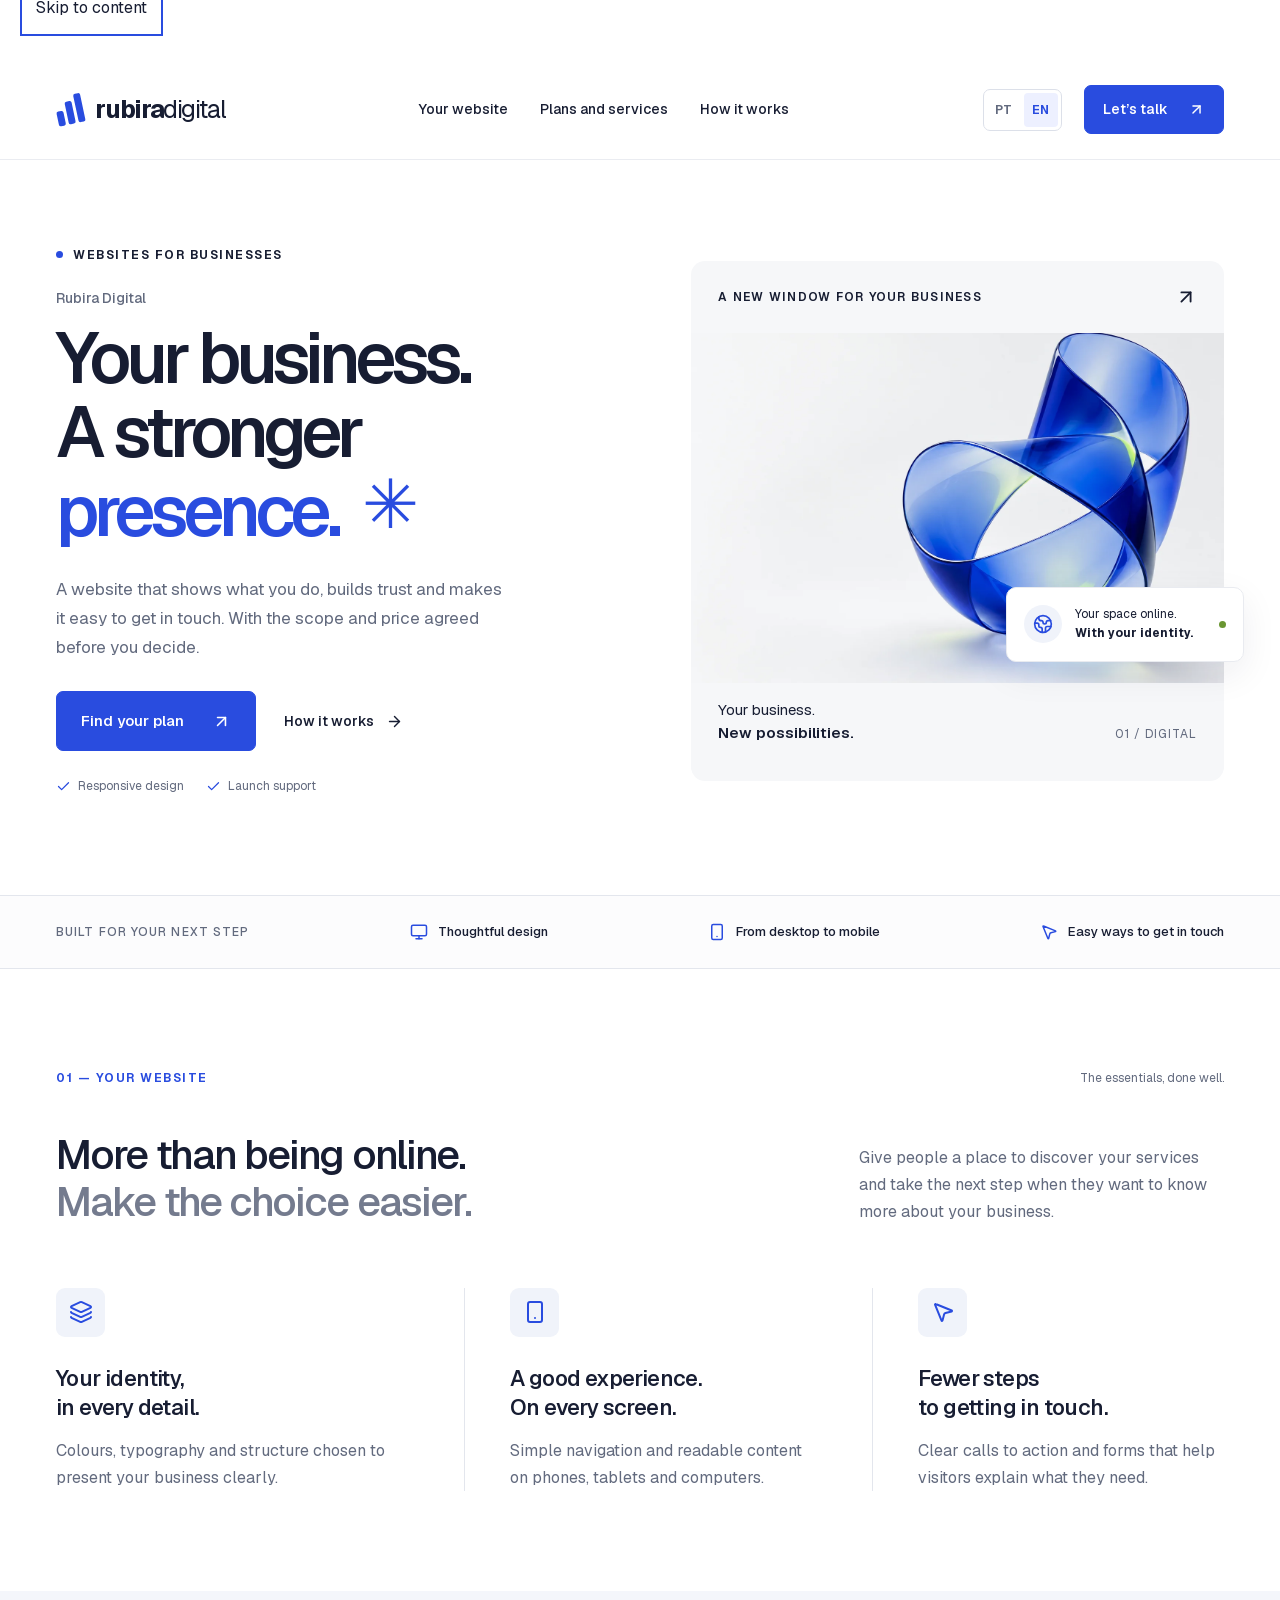
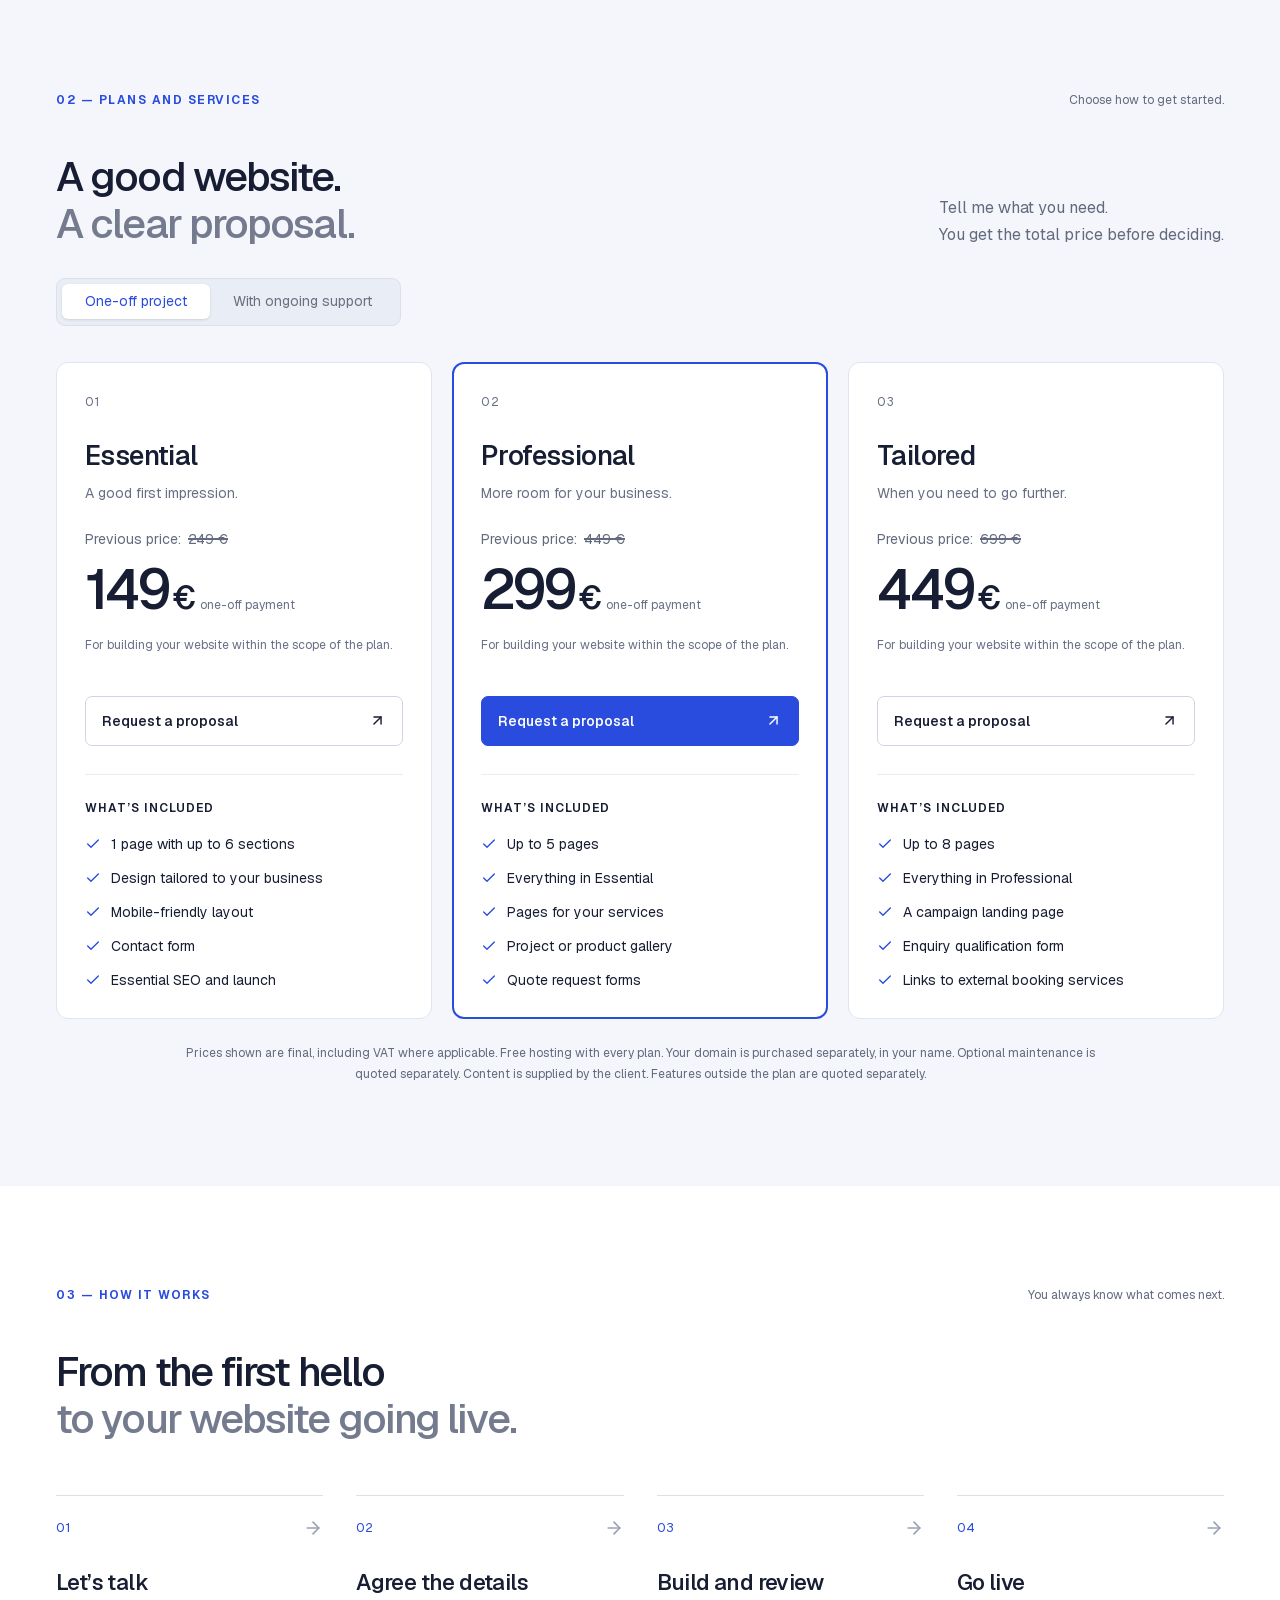
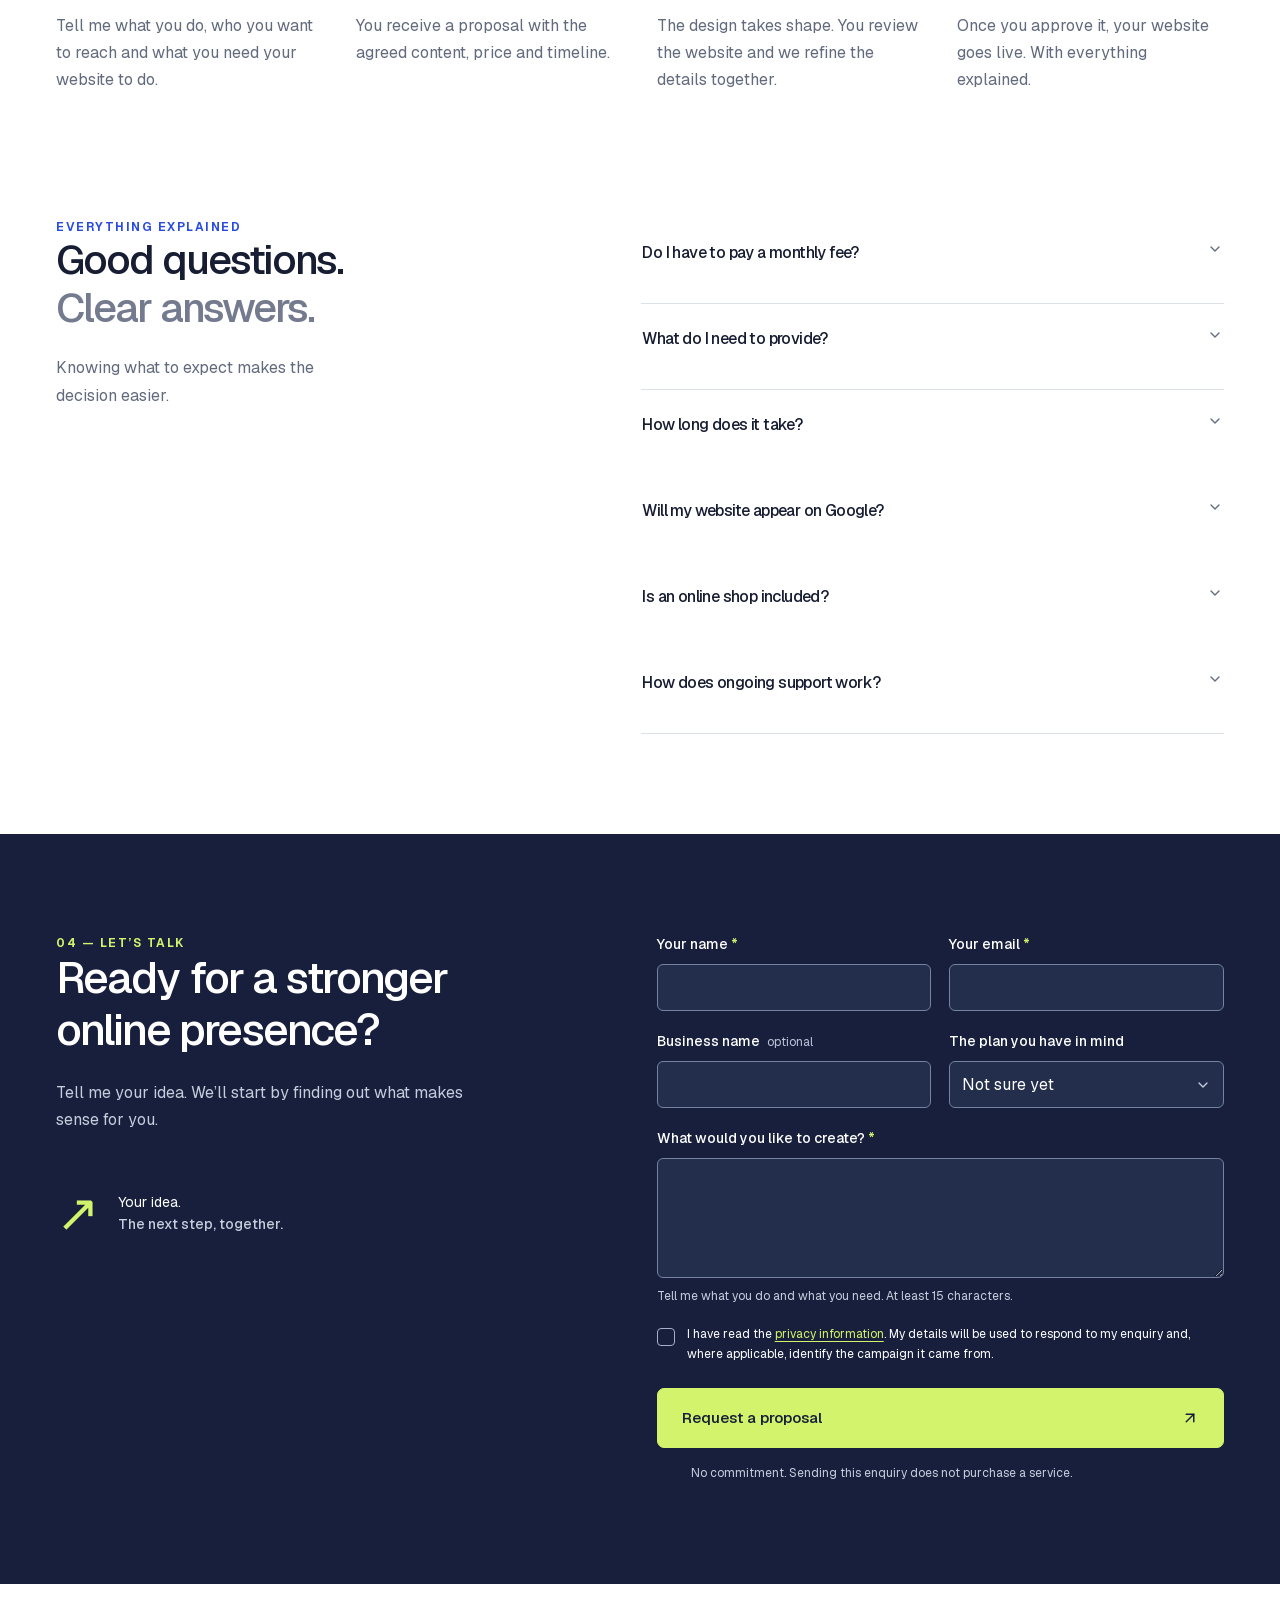
==== commit 46ddaac2: "Atualizar site comercial para Rubira Digital" ====
--- a/index.html
+++ b/index.html
@@ -1,4 +1,4 @@
-<!DOCTYPE html><html lang="pt-PT"><head><meta charSet="utf-8"/><meta name="viewport" content="width=device-width, initial-scale=1"/><link rel="stylesheet" href="/_next/static/css/document.ClbbW5en.css" data-rsc-css-href="/_next/static/css/document.ClbbW5en.css" data-precedence="vite-rsc/importer-resources"/><link rel="modulepreload" fetchPriority="low" href="/_next/static/chunks/index-ECXsG0yJ.js"/><script src="/_next/static/chunks/rolldown-runtime-hePW80VL.js" type="module" async=""></script><script src="/_next/static/chunks/framework-DTZGTDtF.js" type="module" async=""></script><script src="/_next/static/chunks/vinext-DxOyq-a2.js" type="module" async=""></script><link rel="modulepreload" href="/_next/static/chunks/layout-segment-context-D35Iik2j.js" crossorigin=""/><link rel="modulepreload" href="/_next/static/chunks/language-control-CVqU1-Yv.js" crossorigin=""/><link rel="modulepreload" href="/_next/static/chunks/home-B8MjSz6r.js" crossorigin=""/><title>Rubira Digital — Websites para negócios</title><meta name="description" content="Criação de websites para negócios. Conhece os serviços da Rubira Digital e pede uma proposta para o teu projeto."/><meta name="robots" content="index, follow"/><meta property="og:title" content="Rubira Digital — Websites para negócios"/><meta property="og:description" content="Criação de websites para negócios. Conhece os serviços da Rubira Digital e pede uma proposta para o teu projeto."/><meta property="og:url" content="https://rubiradigital.pt/"/><meta property="og:site_name" content="Rubira Digital"/><meta property="og:type" content="website"/><meta property="og:locale" content="pt_PT"/><meta name="twitter:card" content="summary"/><meta name="twitter:title" content="Rubira Digital — Websites para negócios"/><meta name="twitter:description" content="Criação de websites para negócios. Conhece os serviços da Rubira Digital e pede uma proposta para o teu projeto."/><link rel="shortcut icon" href="/favicon.ico"/><link rel="icon" href="/favicon.svg" type="image/svg+xml"/><link rel="icon" href="/favicon-32.png" type="image/png" sizes="32x32"/><link rel="apple-touch-icon" href="/apple-touch-icon.png" type="image/png" sizes="180x180"/><link rel="canonical" href="https://rubiradigital.pt/"/><link rel="alternate" hrefLang="pt-PT" href="https://rubiradigital.pt/"/><link rel="alternate" hrefLang="en" href="https://rubiradigital.pt/en/"/><link rel="alternate" hrefLang="x-default" href="https://rubiradigital.pt/"/><script>Object.assign(((self[Symbol.for("vinext.navigationRuntime")]??={bootstrap:{routeManifest:null},functions:{}}).bootstrap.rsc??={rsc:[]}),{params:{},nav:{"pathname":"/","searchParams":[]},searchParamsFromBrowser:true})</script><link rel="modulepreload" href="/_next/static/chunks/index-ECXsG0yJ.js" />
+<!DOCTYPE html><html lang="pt-PT"><head><meta charSet="utf-8"/><meta name="viewport" content="width=device-width, initial-scale=1"/><link rel="stylesheet" href="/_next/static/css/document.ClbbW5en.css" data-rsc-css-href="/_next/static/css/document.ClbbW5en.css" data-precedence="vite-rsc/importer-resources"/><link rel="modulepreload" fetchPriority="low" href="/_next/static/chunks/index-CjxMIjbk.js"/><script src="/_next/static/chunks/rolldown-runtime-hePW80VL.js" type="module" async=""></script><script src="/_next/static/chunks/framework-DTZGTDtF.js" type="module" async=""></script><script src="/_next/static/chunks/vinext-CIROFUfx.js" type="module" async=""></script><link rel="modulepreload" href="/_next/static/chunks/layout-segment-context-DrNy4ASI.js" crossorigin=""/><link rel="modulepreload" href="/_next/static/chunks/language-control-CVqU1-Yv.js" crossorigin=""/><link rel="modulepreload" href="/_next/static/chunks/home-G2shVjpA.js" crossorigin=""/><title>Rubira Digital — Websites para negócios</title><meta name="description" content="Criação de websites para negócios. Conhece os serviços da Rubira Digital e pede uma proposta para o teu projeto."/><meta name="robots" content="index, follow"/><meta property="og:title" content="Rubira Digital — Websites para negócios"/><meta property="og:description" content="Criação de websites para negócios. Conhece os serviços da Rubira Digital e pede uma proposta para o teu projeto."/><meta property="og:url" content="https://rubiradigital.pt/"/><meta property="og:site_name" content="Rubira Digital"/><meta property="og:type" content="website"/><meta property="og:locale" content="pt_PT"/><meta name="twitter:card" content="summary"/><meta name="twitter:title" content="Rubira Digital — Websites para negócios"/><meta name="twitter:description" content="Criação de websites para negócios. Conhece os serviços da Rubira Digital e pede uma proposta para o teu projeto."/><link rel="shortcut icon" href="/favicon.ico"/><link rel="icon" href="/favicon.svg" type="image/svg+xml"/><link rel="icon" href="/favicon-32.png" type="image/png" sizes="32x32"/><link rel="apple-touch-icon" href="/apple-touch-icon.png" type="image/png" sizes="180x180"/><link rel="canonical" href="https://rubiradigital.pt/"/><link rel="alternate" hrefLang="pt-PT" href="https://rubiradigital.pt/"/><link rel="alternate" hrefLang="en" href="https://rubiradigital.pt/en/"/><link rel="alternate" hrefLang="x-default" href="https://rubiradigital.pt/"/><script>Object.assign(((self[Symbol.for("vinext.navigationRuntime")]??={bootstrap:{routeManifest:null},functions:{}}).bootstrap.rsc??={rsc:[]}),{params:{},nav:{"pathname":"/","searchParams":[]},searchParamsFromBrowser:true})</script><link rel="modulepreload" href="/_next/static/chunks/index-CjxMIjbk.js" />
 <link rel="preload" href="/_next/static/_vinext_fonts/geist-8ac0455e797f/geist-98bbbccb.woff2" as="font" type="font/woff2" crossorigin />
 <link rel="preload" href="/_next/static/_vinext_fonts/geist-mono-00e989178794/geist-mono-013b2f2f.woff2" as="font" type="font/woff2" crossorigin />
 <style data-vinext-fonts>/* cyrillic-ext */
@@ -128,4 +128,4 @@
 
 .__variable_geist_mono_1001rt9 { --font-geist-mono: 'Geist Mono', 'Geist Mono Fallback'; }
 </style>
-</head><body class="__variable_geist_19ysh9d __variable_geist_mono_1001rt9 antialiased"><script type="application/ld+json">{"@context":"https://schema.org","@type":"Organization","name":"Rubira Digital","url":"https://rubiradigital.pt/","description":"Criação de websites para negócios."}</script><a class="skip-link" href="#conteudo">Saltar para o conteúdo</a><header class="header"><a class="brand" href="#inicio" aria-label="Rubira Digital — início"><span class="brand-mark" aria-hidden="true"><span></span><span></span><span></span></span><span>rubira<span class="brand-light">digital</span></span></a><nav aria-label="Navegação principal" class="nav"><a href="#vantagens">O teu website</a><a href="#planos">Planos e serviços</a><a href="#processo">Como funciona</a></nav><div class="header-actions"><nav class="language-switch" aria-label="Idioma"><a href="/" hrefLang="pt-PT" lang="pt-PT" aria-label="Português" aria-current="page">PT</a><a href="/en/" hrefLang="en" lang="en" aria-label="English">EN</a></nav><a class="button button-small nav-cta" href="#contacto">Vamos conversar<!-- --> <svg xmlns="http://www.w3.org/2000/svg" width="17" height="17" viewBox="0 0 24 24" fill="none" stroke="currentColor" stroke-width="2" stroke-linecap="round" stroke-linejoin="round" class="lucide lucide-arrow-up-right" aria-hidden="true"><path d="M7 7h10v10"></path><path d="M7 17 17 7"></path></svg></a><button class="menu-toggle" aria-label="Abrir navegação" aria-expanded="false">Menu<!-- --> <svg xmlns="http://www.w3.org/2000/svg" width="20" height="20" viewBox="0 0 24 24" fill="none" stroke="currentColor" stroke-width="2" stroke-linecap="round" stroke-linejoin="round" class="lucide lucide-plus" aria-hidden="true"><path d="M5 12h14"></path><path d="M12 5v14"></path></svg></button></div></header><main id="conteudo"><section class="hero shell" id="inicio"><div class="hero-copy"><div class="eyebrow"><span class="status-dot"></span> <!-- -->WEBSITES PARA NEGÓCIOS</div><h1>Rubira Digital</h1><p class="hero-headline">O teu negócio.<br/>Com outra<br/><span>presença.</span><span class="headline-star" aria-hidden="true">✳</span></p><p class="hero-description">Um website que mostra o que fazes, transmite confiança e facilita o próximo contacto. Com âmbito e preço definidos antes de decidires.</p><div class="hero-actions"><a class="button" href="#planos">Encontra o teu plano<!-- --> <svg xmlns="http://www.w3.org/2000/svg" width="19" height="19" viewBox="0 0 24 24" fill="none" stroke="currentColor" stroke-width="2" stroke-linecap="round" stroke-linejoin="round" class="lucide lucide-arrow-up-right" aria-hidden="true"><path d="M7 7h10v10"></path><path d="M7 17 17 7"></path></svg></a><a class="text-link" href="#processo">Como funciona<!-- --> <svg xmlns="http://www.w3.org/2000/svg" width="17" height="17" viewBox="0 0 24 24" fill="none" stroke="currentColor" stroke-width="2" stroke-linecap="round" stroke-linejoin="round" class="lucide lucide-arrow-right" aria-hidden="true"><path d="M5 12h14"></path><path d="m12 5 7 7-7 7"></path></svg></a></div><div class="hero-notes"><span><svg xmlns="http://www.w3.org/2000/svg" width="15" height="15" viewBox="0 0 24 24" fill="none" stroke="currentColor" stroke-width="2" stroke-linecap="round" stroke-linejoin="round" class="lucide lucide-check" aria-hidden="true"><path d="M20 6 9 17l-5-5"></path></svg>Design responsivo</span><span><svg xmlns="http://www.w3.org/2000/svg" width="15" height="15" viewBox="0 0 24 24" fill="none" stroke="currentColor" stroke-width="2" stroke-linecap="round" stroke-linejoin="round" class="lucide lucide-check" aria-hidden="true"><path d="M20 6 9 17l-5-5"></path></svg>Apoio na publicação</span></div></div><div class="hero-visual"><div class="visual-top"><span>UMA NOVA JANELA PARA O TEU NEGÓCIO</span><svg xmlns="http://www.w3.org/2000/svg" width="22" height="22" viewBox="0 0 24 24" fill="none" stroke="currentColor" stroke-width="2" stroke-linecap="round" stroke-linejoin="round" class="lucide lucide-arrow-up-right" aria-hidden="true"><path d="M7 7h10v10"></path><path d="M7 17 17 7"></path></svg></div><div class="abstract-space"><img src="/images/cobalt-loop.webp" alt="" width="1448" height="1086" loading="lazy" fetchPriority="high" decoding="async" data-nimg="1"/></div><div class="visual-caption"><span>O teu negócio.<br/><strong>Grandes possibilidades.</strong></span><span class="visual-index">01 / DIGITAL</span></div><div class="floating-note"><span class="note-icon"><svg xmlns="http://www.w3.org/2000/svg" width="20" height="20" viewBox="0 0 24 24" fill="none" stroke="currentColor" stroke-width="2" stroke-linecap="round" stroke-linejoin="round" class="lucide lucide-earth" aria-hidden="true"><path d="M21.54 15H17a2 2 0 0 0-2 2v4.54"></path><path d="M7 3.34V5a3 3 0 0 0 3 3a2 2 0 0 1 2 2c0 1.1.9 2 2 2a2 2 0 0 0 2-2c0-1.1.9-2 2-2h3.17"></path><path d="M11 21.95V18a2 2 0 0 0-2-2a2 2 0 0 1-2-2v-1a2 2 0 0 0-2-2H2.05"></path><circle cx="12" cy="12" r="10"></circle></svg></span><span>O teu espaço online.<br/><strong>Com a tua identidade.</strong></span><span class="note-dot"></span></div></div></section><div class="benefits-strip"><div class="shell"><span>FEITO PARA O TEU PRÓXIMO PASSO</span><span><svg xmlns="http://www.w3.org/2000/svg" width="18" height="18" viewBox="0 0 24 24" fill="none" stroke="currentColor" stroke-width="2" stroke-linecap="round" stroke-linejoin="round" class="lucide lucide-monitor" aria-hidden="true"><rect width="20" height="14" x="2" y="3" rx="2"></rect><line x1="8" x2="16" y1="21" y2="21"></line><line x1="12" x2="12" y1="17" y2="21"></line></svg>Design com intenção</span><span><svg xmlns="http://www.w3.org/2000/svg" width="18" height="18" viewBox="0 0 24 24" fill="none" stroke="currentColor" stroke-width="2" stroke-linecap="round" stroke-linejoin="round" class="lucide lucide-smartphone" aria-hidden="true"><rect width="14" height="20" x="5" y="2" rx="2" ry="2"></rect><path d="M12 18h.01"></path></svg>Do computador ao telemóvel</span><span><svg xmlns="http://www.w3.org/2000/svg" width="18" height="18" viewBox="0 0 24 24" fill="none" stroke="currentColor" stroke-width="2" stroke-linecap="round" stroke-linejoin="round" class="lucide lucide-mouse-pointer2 lucide-mouse-pointer-2" aria-hidden="true"><path d="M4.037 4.688a.495.495 0 0 1 .651-.651l16 6.5a.5.5 0 0 1-.063.947l-6.124 1.58a2 2 0 0 0-1.438 1.435l-1.579 6.126a.5.5 0 0 1-.947.063z"></path></svg>Contactos sem complicações</span></div></div><section id="vantagens" class="section shell"><div class="section-top"><p class="eyebrow">01 — O TEU WEBSITE</p><span class="section-side">O essencial, bem feito.</span></div><div class="intro-row"><h2>Mais do que estar online.<br/><span>Ser fácil de escolher.</span></h2><p>Quando alguém quer saber mais sobre o teu negócio, dá-lhe um lugar onde encontrar os teus serviços e dar o próximo passo.</p></div><div class="features"><article><span class="feature-icon"><svg xmlns="http://www.w3.org/2000/svg" width="24" height="24" viewBox="0 0 24 24" fill="none" stroke="currentColor" stroke-width="2" stroke-linecap="round" stroke-linejoin="round" class="lucide lucide-layers" aria-hidden="true"><path d="M12.83 2.18a2 2 0 0 0-1.66 0L2.6 6.08a1 1 0 0 0 0 1.83l8.58 3.91a2 2 0 0 0 1.66 0l8.58-3.9a1 1 0 0 0 0-1.83z"></path><path d="M2 12a1 1 0 0 0 .58.91l8.6 3.91a2 2 0 0 0 1.65 0l8.58-3.9A1 1 0 0 0 22 12"></path><path d="M2 17a1 1 0 0 0 .58.91l8.6 3.91a2 2 0 0 0 1.65 0l8.58-3.9A1 1 0 0 0 22 17"></path></svg></span><h3>A tua identidade,<br/>em cada detalhe.</h3><p>Cores, tipografia e estrutura pensadas para apresentar o teu negócio com clareza.</p></article><article><span class="feature-icon"><svg xmlns="http://www.w3.org/2000/svg" width="24" height="24" viewBox="0 0 24 24" fill="none" stroke="currentColor" stroke-width="2" stroke-linecap="round" stroke-linejoin="round" class="lucide lucide-smartphone" aria-hidden="true"><rect width="14" height="20" x="5" y="2" rx="2" ry="2"></rect><path d="M12 18h.01"></path></svg></span><h3>Uma boa experiência.<br/>Em qualquer ecrã.</h3><p>Uma navegação simples e conteúdo legível no telemóvel, tablet e computador.</p></article><article><span class="feature-icon"><svg xmlns="http://www.w3.org/2000/svg" width="24" height="24" viewBox="0 0 24 24" fill="none" stroke="currentColor" stroke-width="2" stroke-linecap="round" stroke-linejoin="round" class="lucide lucide-mouse-pointer2 lucide-mouse-pointer-2" aria-hidden="true"><path d="M4.037 4.688a.495.495 0 0 1 .651-.651l16 6.5a.5.5 0 0 1-.063.947l-6.124 1.58a2 2 0 0 0-1.438 1.435l-1.579 6.126a.5.5 0 0 1-.947.063z"></path></svg></span><h3>Menos passos até<br/>ao primeiro contacto.</h3><p>Chamadas à ação e formulários que ajudam quem visita a explicar o que precisa.</p></article></div></section><section id="planos" class="section pricing-section"><div class="shell"><div class="section-top"><p class="eyebrow">02 — PLANOS E SERVIÇOS</p><span class="section-side">Escolhe como queres começar.</span></div><div class="pricing-head"><h2>Um bom website.<br/><span>Uma proposta clara.</span></h2><p>Conta-me o que precisas.<br/>Recebes o preço total antes de decidir.</p></div><div data-orientation="horizontal" data-activation-direction="none" data-slot="tabs" class="group/tabs flex gap-2 data-horizontal:flex-col"><div data-orientation="horizontal" data-activation-direction="none" role="tablist" data-slot="tabs-list" data-variant="default" aria-label="Modalidade de pagamento" class="group/tabs-list inline-flex w-fit items-center justify-center rounded-lg p-[3px] text-muted-foreground group-data-horizontal/tabs:h-8 group-data-vertical/tabs:h-fit group-data-vertical/tabs:flex-col data-[variant=line]:rounded-none bg-muted pricing-tabs"><button type="button" data-active="" data-orientation="horizontal" data-activation-direction="none" aria-disabled="false" tabindex="-1" role="tab" aria-selected="true" id="base-ui-_R_nhni_" data-composite-item-active="" data-slot="tabs-trigger" class="relative inline-flex h-[calc(100%-1px)] flex-1 items-center justify-center gap-1.5 rounded-md border border-transparent px-1.5 py-0.5 text-sm font-medium whitespace-nowrap text-foreground/60 transition-all group-data-vertical/tabs:w-full group-data-vertical/tabs:justify-start hover:text-foreground focus-visible:border-ring focus-visible:ring-[3px] focus-visible:ring-ring/50 focus-visible:outline-1 focus-visible:outline-ring disabled:pointer-events-none disabled:opacity-50 has-data-[icon=inline-end]:pr-1 has-data-[icon=inline-start]:pl-1 aria-disabled:pointer-events-none aria-disabled:opacity-50 dark:text-muted-foreground dark:hover:text-foreground group-data-[variant=default]/tabs-list:data-active:shadow-sm group-data-[variant=line]/tabs-list:data-active:shadow-none [&amp;_svg]:pointer-events-none [&amp;_svg]:shrink-0 [&amp;_svg:not([class*=&#x27;size-&#x27;])]:size-4 group-data-[variant=line]/tabs-list:bg-transparent group-data-[variant=line]/tabs-list:data-active:bg-transparent dark:group-data-[variant=line]/tabs-list:data-active:border-transparent dark:group-data-[variant=line]/tabs-list:data-active:bg-transparent data-active:bg-background data-active:text-foreground dark:data-active:border-input dark:data-active:bg-input/30 dark:data-active:text-foreground after:absolute after:bg-foreground after:opacity-0 after:transition-opacity group-data-horizontal/tabs:after:inset-x-0 group-data-horizontal/tabs:after:bottom-[-5px] group-data-horizontal/tabs:after:h-0.5 group-data-vertical/tabs:after:inset-y-0 group-data-vertical/tabs:after:-right-1 group-data-vertical/tabs:after:w-0.5 group-data-[variant=line]/tabs-list:data-active:after:opacity-100">Projeto único</button><button type="button" data-orientation="horizontal" data-activation-direction="none" aria-disabled="false" tabindex="-1" role="tab" aria-selected="false" id="base-ui-_R_17hni_" data-slot="tabs-trigger" class="relative inline-flex h-[calc(100%-1px)] flex-1 items-center justify-center gap-1.5 rounded-md border border-transparent px-1.5 py-0.5 text-sm font-medium whitespace-nowrap text-foreground/60 transition-all group-data-vertical/tabs:w-full group-data-vertical/tabs:justify-start hover:text-foreground focus-visible:border-ring focus-visible:ring-[3px] focus-visible:ring-ring/50 focus-visible:outline-1 focus-visible:outline-ring disabled:pointer-events-none disabled:opacity-50 has-data-[icon=inline-end]:pr-1 has-data-[icon=inline-start]:pl-1 aria-disabled:pointer-events-none aria-disabled:opacity-50 dark:text-muted-foreground dark:hover:text-foreground group-data-[variant=default]/tabs-list:data-active:shadow-sm group-data-[variant=line]/tabs-list:data-active:shadow-none [&amp;_svg]:pointer-events-none [&amp;_svg]:shrink-0 [&amp;_svg:not([class*=&#x27;size-&#x27;])]:size-4 group-data-[variant=line]/tabs-list:bg-transparent group-data-[variant=line]/tabs-list:data-active:bg-transparent dark:group-data-[variant=line]/tabs-list:data-active:border-transparent dark:group-data-[variant=line]/tabs-list:data-active:bg-transparent data-active:bg-background data-active:text-foreground dark:data-active:border-input dark:data-active:bg-input/30 dark:data-active:text-foreground after:absolute after:bg-foreground after:opacity-0 after:transition-opacity group-data-horizontal/tabs:after:inset-x-0 group-data-horizontal/tabs:after:bottom-[-5px] group-data-horizontal/tabs:after:h-0.5 group-data-vertical/tabs:after:inset-y-0 group-data-vertical/tabs:after:-right-1 group-data-vertical/tabs:after:w-0.5 group-data-[variant=line]/tabs-list:data-active:after:opacity-100">Com acompanhamento</button></div><div data-orientation="horizontal" data-activation-direction="none" id="base-ui-_R_rhni_" role="tabpanel" tabindex="0" data-index="-1" data-slot="tabs-content" class="flex-1 text-sm outline-none"><div class="price-grid"><article class="price-card "><div class="plan-label"><span>0<!-- -->1</span></div><h3>Essencial</h3><p class="plan-intro">Uma boa primeira impressão.</p><p class="previous-price">Preço anterior:<!-- --> <s>249<!-- --> €</s></p><div class="price"><strong>149<span>€</span></strong><span>pagamento único</span></div><p class="price-detail">Pela criação do website dentro do âmbito do plano.</p><a href="#contacto" class="button button-outline">Pedir proposta<!-- --> <svg xmlns="http://www.w3.org/2000/svg" width="17" height="17" viewBox="0 0 24 24" fill="none" stroke="currentColor" stroke-width="2" stroke-linecap="round" stroke-linejoin="round" class="lucide lucide-arrow-up-right" aria-hidden="true"><path d="M7 7h10v10"></path><path d="M7 17 17 7"></path></svg></a><div class="plan-includes">O QUE ESTÁ INCLUÍDO</div><ul><li><svg xmlns="http://www.w3.org/2000/svg" width="16" height="16" viewBox="0 0 24 24" fill="none" stroke="currentColor" stroke-width="2" stroke-linecap="round" stroke-linejoin="round" class="lucide lucide-check" aria-hidden="true"><path d="M20 6 9 17l-5-5"></path></svg>1 página com até 6 secções</li><li><svg xmlns="http://www.w3.org/2000/svg" width="16" height="16" viewBox="0 0 24 24" fill="none" stroke="currentColor" stroke-width="2" stroke-linecap="round" stroke-linejoin="round" class="lucide lucide-check" aria-hidden="true"><path d="M20 6 9 17l-5-5"></path></svg>Design adaptado ao teu negócio</li><li><svg xmlns="http://www.w3.org/2000/svg" width="16" height="16" viewBox="0 0 24 24" fill="none" stroke="currentColor" stroke-width="2" stroke-linecap="round" stroke-linejoin="round" class="lucide lucide-check" aria-hidden="true"><path d="M20 6 9 17l-5-5"></path></svg>Versão para telemóvel</li><li><svg xmlns="http://www.w3.org/2000/svg" width="16" height="16" viewBox="0 0 24 24" fill="none" stroke="currentColor" stroke-width="2" stroke-linecap="round" stroke-linejoin="round" class="lucide lucide-check" aria-hidden="true"><path d="M20 6 9 17l-5-5"></path></svg>Formulário de contacto</li><li><svg xmlns="http://www.w3.org/2000/svg" width="16" height="16" viewBox="0 0 24 24" fill="none" stroke="currentColor" stroke-width="2" stroke-linecap="round" stroke-linejoin="round" class="lucide lucide-check" aria-hidden="true"><path d="M20 6 9 17l-5-5"></path></svg>SEO essencial e publicação</li></ul></article><article class="price-card featured"><div class="plan-label"><span>0<!-- -->2</span></div><h3>Profissional</h3><p class="plan-intro">Mais espaço para o teu negócio.</p><p class="previous-price">Preço anterior:<!-- --> <s>449<!-- --> €</s></p><div class="price"><strong>299<span>€</span></strong><span>pagamento único</span></div><p class="price-detail">Pela criação do website dentro do âmbito do plano.</p><a href="#contacto" class="button ">Pedir proposta<!-- --> <svg xmlns="http://www.w3.org/2000/svg" width="17" height="17" viewBox="0 0 24 24" fill="none" stroke="currentColor" stroke-width="2" stroke-linecap="round" stroke-linejoin="round" class="lucide lucide-arrow-up-right" aria-hidden="true"><path d="M7 7h10v10"></path><path d="M7 17 17 7"></path></svg></a><div class="plan-includes">O QUE ESTÁ INCLUÍDO</div><ul><li><svg xmlns="http://www.w3.org/2000/svg" width="16" height="16" viewBox="0 0 24 24" fill="none" stroke="currentColor" stroke-width="2" stroke-linecap="round" stroke-linejoin="round" class="lucide lucide-check" aria-hidden="true"><path d="M20 6 9 17l-5-5"></path></svg>Até 5 páginas</li><li><svg xmlns="http://www.w3.org/2000/svg" width="16" height="16" viewBox="0 0 24 24" fill="none" stroke="currentColor" stroke-width="2" stroke-linecap="round" stroke-linejoin="round" class="lucide lucide-check" aria-hidden="true"><path d="M20 6 9 17l-5-5"></path></svg>Tudo o que inclui o Essencial</li><li><svg xmlns="http://www.w3.org/2000/svg" width="16" height="16" viewBox="0 0 24 24" fill="none" stroke="currentColor" stroke-width="2" stroke-linecap="round" stroke-linejoin="round" class="lucide lucide-check" aria-hidden="true"><path d="M20 6 9 17l-5-5"></path></svg>Páginas para os teus serviços</li><li><svg xmlns="http://www.w3.org/2000/svg" width="16" height="16" viewBox="0 0 24 24" fill="none" stroke="currentColor" stroke-width="2" stroke-linecap="round" stroke-linejoin="round" class="lucide lucide-check" aria-hidden="true"><path d="M20 6 9 17l-5-5"></path></svg>Galeria de projetos ou produtos</li><li><svg xmlns="http://www.w3.org/2000/svg" width="16" height="16" viewBox="0 0 24 24" fill="none" stroke="currentColor" stroke-width="2" stroke-linecap="round" stroke-linejoin="round" class="lucide lucide-check" aria-hidden="true"><path d="M20 6 9 17l-5-5"></path></svg>Pedidos de orçamento</li></ul></article><article class="price-card "><div class="plan-label"><span>0<!-- -->3</span></div><h3>À medida</h3><p class="plan-intro">Quando precisas de ir mais longe.</p><p class="previous-price">Preço anterior:<!-- --> <s>699<!-- --> €</s></p><div class="price"><strong>449<span>€</span></strong><span>pagamento único</span></div><p class="price-detail">Pela criação do website dentro do âmbito do plano.</p><a href="#contacto" class="button button-outline">Pedir proposta<!-- --> <svg xmlns="http://www.w3.org/2000/svg" width="17" height="17" viewBox="0 0 24 24" fill="none" stroke="currentColor" stroke-width="2" stroke-linecap="round" stroke-linejoin="round" class="lucide lucide-arrow-up-right" aria-hidden="true"><path d="M7 7h10v10"></path><path d="M7 17 17 7"></path></svg></a><div class="plan-includes">O QUE ESTÁ INCLUÍDO</div><ul><li><svg xmlns="http://www.w3.org/2000/svg" width="16" height="16" viewBox="0 0 24 24" fill="none" stroke="currentColor" stroke-width="2" stroke-linecap="round" stroke-linejoin="round" class="lucide lucide-check" aria-hidden="true"><path d="M20 6 9 17l-5-5"></path></svg>Até 8 páginas</li><li><svg xmlns="http://www.w3.org/2000/svg" width="16" height="16" viewBox="0 0 24 24" fill="none" stroke="currentColor" stroke-width="2" stroke-linecap="round" stroke-linejoin="round" class="lucide lucide-check" aria-hidden="true"><path d="M20 6 9 17l-5-5"></path></svg>Tudo o que inclui o Profissional</li><li><svg xmlns="http://www.w3.org/2000/svg" width="16" height="16" viewBox="0 0 24 24" fill="none" stroke="currentColor" stroke-width="2" stroke-linecap="round" stroke-linejoin="round" class="lucide lucide-check" aria-hidden="true"><path d="M20 6 9 17l-5-5"></path></svg>Uma página para campanhas</li><li><svg xmlns="http://www.w3.org/2000/svg" width="16" height="16" viewBox="0 0 24 24" fill="none" stroke="currentColor" stroke-width="2" stroke-linecap="round" stroke-linejoin="round" class="lucide lucide-check" aria-hidden="true"><path d="M20 6 9 17l-5-5"></path></svg>Formulário de qualificação</li><li><svg xmlns="http://www.w3.org/2000/svg" width="16" height="16" viewBox="0 0 24 24" fill="none" stroke="currentColor" stroke-width="2" stroke-linecap="round" stroke-linejoin="round" class="lucide lucide-check" aria-hidden="true"><path d="M20 6 9 17l-5-5"></path></svg>Ligação a marcações externas</li></ul></article></div><p class="pricing-note">Os valores apresentados são preços finais, com IVA incluído quando aplicável.<!-- --> <!-- -->Domínio e alojamento contratados à parte, em teu nome. Manutenção opcional sob proposta.<!-- --> <!-- -->Conteúdos fornecidos pelo cliente. Funcionalidades fora do plano são orçamentadas à parte.</p></div></div></div></section><section id="processo" class="section shell"><div class="section-top"><p class="eyebrow">03 — COMO FUNCIONA</p><span class="section-side">Sempre sabes qual é o próximo passo.</span></div><h2>Do primeiro olá<br/><span>ao teu website online.</span></h2><div class="steps"><article><div class="step-number">0<!-- -->1<svg xmlns="http://www.w3.org/2000/svg" width="20" height="20" viewBox="0 0 24 24" fill="none" stroke="currentColor" stroke-width="2" stroke-linecap="round" stroke-linejoin="round" class="lucide lucide-arrow-right" aria-hidden="true"><path d="M5 12h14"></path><path d="m12 5 7 7-7 7"></path></svg></div><h3>Conversamos</h3><p>Conta-me o que fazes, quem queres alcançar e o que precisas que o site faça.</p></article><article><div class="step-number">0<!-- -->2<svg xmlns="http://www.w3.org/2000/svg" width="20" height="20" viewBox="0 0 24 24" fill="none" stroke="currentColor" stroke-width="2" stroke-linecap="round" stroke-linejoin="round" class="lucide lucide-arrow-right" aria-hidden="true"><path d="M5 12h14"></path><path d="m12 5 7 7-7 7"></path></svg></div><h3>Definimos</h3><p>Recebes uma proposta com o conteúdo, o preço e o prazo acordados.</p></article><article><div class="step-number">0<!-- -->3<svg xmlns="http://www.w3.org/2000/svg" width="20" height="20" viewBox="0 0 24 24" fill="none" stroke="currentColor" stroke-width="2" stroke-linecap="round" stroke-linejoin="round" class="lucide lucide-arrow-right" aria-hidden="true"><path d="M5 12h14"></path><path d="m12 5 7 7-7 7"></path></svg></div><h3>Construímos</h3><p>O design ganha forma. Revês o site e afinamos os detalhes contigo.</p></article><article><div class="step-number">0<!-- -->4<svg xmlns="http://www.w3.org/2000/svg" width="20" height="20" viewBox="0 0 24 24" fill="none" stroke="currentColor" stroke-width="2" stroke-linecap="round" stroke-linejoin="round" class="lucide lucide-arrow-right" aria-hidden="true"><path d="M5 12h14"></path><path d="m12 5 7 7-7 7"></path></svg></div><h3>Publicamos</h3><p>Depois da tua aprovação, o site fica online. Com tudo explicado.</p></article></div></section><section class="section shell faq-section" id="perguntas"><div><p class="eyebrow">SEM PONTAS SOLTAS</p><h2>Boas perguntas.<br/><span>Respostas claras.</span></h2><p class="faq-intro">Uma decisão mais simples começa por saber com o que contar.</p></div><div data-orientation="vertical" data-slot="accordion" class="flex w-full flex-col faq-list"><div data-orientation="vertical" data-hidden="" data-index="-1" data-closed="" data-slot="accordion-item" class="not-last:border-b"><h3 data-orientation="vertical" data-hidden="" data-index="-1" data-closed="" class="flex"><button type="button" data-value="" data-orientation="vertical" data-hidden="" data-index="-1" tabindex="0" aria-disabled="false" aria-expanded="false" id="base-ui-_R_6pniH2_" data-slot="accordion-trigger" class="focus-visible:ring-ring/50 focus-visible:border-ring focus-visible:after:border-ring **:data-[slot=accordion-trigger-icon]:text-muted-foreground rounded-lg py-2.5 text-left text-sm font-medium hover:underline focus-visible:ring-3 **:data-[slot=accordion-trigger-icon]:ml-auto **:data-[slot=accordion-trigger-icon]:size-4 group/accordion-trigger relative flex flex-1 items-start justify-between border border-transparent transition-all outline-none aria-disabled:pointer-events-none aria-disabled:opacity-50">Tenho mesmo de pagar uma mensalidade?<svg xmlns="http://www.w3.org/2000/svg" width="24" height="24" viewBox="0 0 24 24" fill="none" stroke="currentColor" stroke-width="2" stroke-linecap="round" stroke-linejoin="round" class="lucide lucide-chevron-down pointer-events-none shrink-0 group-aria-expanded/accordion-trigger:hidden" aria-hidden="true" data-slot="accordion-trigger-icon"><path d="m6 9 6 6 6-6"></path></svg><svg xmlns="http://www.w3.org/2000/svg" width="24" height="24" viewBox="0 0 24 24" fill="none" stroke="currentColor" stroke-width="2" stroke-linecap="round" stroke-linejoin="round" class="lucide lucide-chevron-up pointer-events-none hidden shrink-0 group-aria-expanded/accordion-trigger:inline" aria-hidden="true" data-slot="accordion-trigger-icon"><path d="m18 15-6-6-6 6"></path></svg></button></h3></div><div data-orientation="vertical" data-hidden="" data-index="-1" data-closed="" data-slot="accordion-item" class="not-last:border-b"><h3 data-orientation="vertical" data-hidden="" data-index="-1" data-closed="" class="flex"><button type="button" data-value="" data-orientation="vertical" data-hidden="" data-index="-1" tabindex="0" aria-disabled="false" aria-expanded="false" id="base-ui-_R_apniH2_" data-slot="accordion-trigger" class="focus-visible:ring-ring/50 focus-visible:border-ring focus-visible:after:border-ring **:data-[slot=accordion-trigger-icon]:text-muted-foreground rounded-lg py-2.5 text-left text-sm font-medium hover:underline focus-visible:ring-3 **:data-[slot=accordion-trigger-icon]:ml-auto **:data-[slot=accordion-trigger-icon]:size-4 group/accordion-trigger relative flex flex-1 items-start justify-between border border-transparent transition-all outline-none aria-disabled:pointer-events-none aria-disabled:opacity-50">O que preciso de fornecer?<svg xmlns="http://www.w3.org/2000/svg" width="24" height="24" viewBox="0 0 24 24" fill="none" stroke="currentColor" stroke-width="2" stroke-linecap="round" stroke-linejoin="round" class="lucide lucide-chevron-down pointer-events-none shrink-0 group-aria-expanded/accordion-trigger:hidden" aria-hidden="true" data-slot="accordion-trigger-icon"><path d="m6 9 6 6 6-6"></path></svg><svg xmlns="http://www.w3.org/2000/svg" width="24" height="24" viewBox="0 0 24 24" fill="none" stroke="currentColor" stroke-width="2" stroke-linecap="round" stroke-linejoin="round" class="lucide lucide-chevron-up pointer-events-none hidden shrink-0 group-aria-expanded/accordion-trigger:inline" aria-hidden="true" data-slot="accordion-trigger-icon"><path d="m18 15-6-6-6 6"></path></svg></button></h3></div><div data-orientation="vertical" data-hidden="" data-index="-1" data-closed="" data-slot="accordion-item" class="not-last:border-b"><h3 data-orientation="vertical" data-hidden="" data-index="-1" data-closed="" class="flex"><button type="button" data-value="" data-orientation="vertical" data-hidden="" data-index="-1" tabindex="0" aria-disabled="false" aria-expanded="false" id="base-ui-_R_epniH2_" data-slot="accordion-trigger" class="focus-visible:ring-ring/50 focus-visible:border-ring focus-visible:after:border-ring **:data-[slot=accordion-trigger-icon]:text-muted-foreground rounded-lg py-2.5 text-left text-sm font-medium hover:underline focus-visible:ring-3 **:data-[slot=accordion-trigger-icon]:ml-auto **:data-[slot=accordion-trigger-icon]:size-4 group/accordion-trigger relative flex flex-1 items-start justify-between border border-transparent transition-all outline-none aria-disabled:pointer-events-none aria-disabled:opacity-50">Quanto tempo demora?<svg xmlns="http://www.w3.org/2000/svg" width="24" height="24" viewBox="0 0 24 24" fill="none" stroke="currentColor" stroke-width="2" stroke-linecap="round" stroke-linejoin="round" class="lucide lucide-chevron-down pointer-events-none shrink-0 group-aria-expanded/accordion-trigger:hidden" aria-hidden="true" data-slot="accordion-trigger-icon"><path d="m6 9 6 6 6-6"></path></svg><svg xmlns="http://www.w3.org/2000/svg" width="24" height="24" viewBox="0 0 24 24" fill="none" stroke="currentColor" stroke-width="2" stroke-linecap="round" stroke-linejoin="round" class="lucide lucide-chevron-up pointer-events-none hidden shrink-0 group-aria-expanded/accordion-trigger:inline" aria-hidden="true" data-slot="accordion-trigger-icon"><path d="m18 15-6-6-6 6"></path></svg></button></h3></div><div data-orientation="vertical" data-hidden="" data-index="-1" data-closed="" data-slot="accordion-item" class="not-last:border-b"><h3 data-orientation="vertical" data-hidden="" data-index="-1" data-closed="" class="flex"><button type="button" data-value="" data-orientation="vertical" data-hidden="" data-index="-1" tabindex="0" aria-disabled="false" aria-expanded="false" id="base-ui-_R_ipniH2_" data-slot="accordion-trigger" class="focus-visible:ring-ring/50 focus-visible:border-ring focus-visible:after:border-ring **:data-[slot=accordion-trigger-icon]:text-muted-foreground rounded-lg py-2.5 text-left text-sm font-medium hover:underline focus-visible:ring-3 **:data-[slot=accordion-trigger-icon]:ml-auto **:data-[slot=accordion-trigger-icon]:size-4 group/accordion-trigger relative flex flex-1 items-start justify-between border border-transparent transition-all outline-none aria-disabled:pointer-events-none aria-disabled:opacity-50">O site vai aparecer no Google?<svg xmlns="http://www.w3.org/2000/svg" width="24" height="24" viewBox="0 0 24 24" fill="none" stroke="currentColor" stroke-width="2" stroke-linecap="round" stroke-linejoin="round" class="lucide lucide-chevron-down pointer-events-none shrink-0 group-aria-expanded/accordion-trigger:hidden" aria-hidden="true" data-slot="accordion-trigger-icon"><path d="m6 9 6 6 6-6"></path></svg><svg xmlns="http://www.w3.org/2000/svg" width="24" height="24" viewBox="0 0 24 24" fill="none" stroke="currentColor" stroke-width="2" stroke-linecap="round" stroke-linejoin="round" class="lucide lucide-chevron-up pointer-events-none hidden shrink-0 group-aria-expanded/accordion-trigger:inline" aria-hidden="true" data-slot="accordion-trigger-icon"><path d="m18 15-6-6-6 6"></path></svg></button></h3></div><div data-orientation="vertical" data-hidden="" data-index="-1" data-closed="" data-slot="accordion-item" class="not-last:border-b"><h3 data-orientation="vertical" data-hidden="" data-index="-1" data-closed="" class="flex"><button type="button" data-value="" data-orientation="vertical" data-hidden="" data-index="-1" tabindex="0" aria-disabled="false" aria-expanded="false" id="base-ui-_R_mpniH2_" data-slot="accordion-trigger" class="focus-visible:ring-ring/50 focus-visible:border-ring focus-visible:after:border-ring **:data-[slot=accordion-trigger-icon]:text-muted-foreground rounded-lg py-2.5 text-left text-sm font-medium hover:underline focus-visible:ring-3 **:data-[slot=accordion-trigger-icon]:ml-auto **:data-[slot=accordion-trigger-icon]:size-4 group/accordion-trigger relative flex flex-1 items-start justify-between border border-transparent transition-all outline-none aria-disabled:pointer-events-none aria-disabled:opacity-50">Uma loja online está incluída?<svg xmlns="http://www.w3.org/2000/svg" width="24" height="24" viewBox="0 0 24 24" fill="none" stroke="currentColor" stroke-width="2" stroke-linecap="round" stroke-linejoin="round" class="lucide lucide-chevron-down pointer-events-none shrink-0 group-aria-expanded/accordion-trigger:hidden" aria-hidden="true" data-slot="accordion-trigger-icon"><path d="m6 9 6 6 6-6"></path></svg><svg xmlns="http://www.w3.org/2000/svg" width="24" height="24" viewBox="0 0 24 24" fill="none" stroke="currentColor" stroke-width="2" stroke-linecap="round" stroke-linejoin="round" class="lucide lucide-chevron-up pointer-events-none hidden shrink-0 group-aria-expanded/accordion-trigger:inline" aria-hidden="true" data-slot="accordion-trigger-icon"><path d="m18 15-6-6-6 6"></path></svg></button></h3></div><div data-orientation="vertical" data-hidden="" data-index="-1" data-closed="" data-slot="accordion-item" class="not-last:border-b"><h3 data-orientation="vertical" data-hidden="" data-index="-1" data-closed="" class="flex"><button type="button" data-value="" data-orientation="vertical" data-hidden="" data-index="-1" tabindex="0" aria-disabled="false" aria-expanded="false" id="base-ui-_R_qpniH2_" data-slot="accordion-trigger" class="focus-visible:ring-ring/50 focus-visible:border-ring focus-visible:after:border-ring **:data-[slot=accordion-trigger-icon]:text-muted-foreground rounded-lg py-2.5 text-left text-sm font-medium hover:underline focus-visible:ring-3 **:data-[slot=accordion-trigger-icon]:ml-auto **:data-[slot=accordion-trigger-icon]:size-4 group/accordion-trigger relative flex flex-1 items-start justify-between border border-transparent transition-all outline-none aria-disabled:pointer-events-none aria-disabled:opacity-50">Como funciona o acompanhamento?<svg xmlns="http://www.w3.org/2000/svg" width="24" height="24" viewBox="0 0 24 24" fill="none" stroke="currentColor" stroke-width="2" stroke-linecap="round" stroke-linejoin="round" class="lucide lucide-chevron-down pointer-events-none shrink-0 group-aria-expanded/accordion-trigger:hidden" aria-hidden="true" data-slot="accordion-trigger-icon"><path d="m6 9 6 6 6-6"></path></svg><svg xmlns="http://www.w3.org/2000/svg" width="24" height="24" viewBox="0 0 24 24" fill="none" stroke="currentColor" stroke-width="2" stroke-linecap="round" stroke-linejoin="round" class="lucide lucide-chevron-up pointer-events-none hidden shrink-0 group-aria-expanded/accordion-trigger:inline" aria-hidden="true" data-slot="accordion-trigger-icon"><path d="m18 15-6-6-6 6"></path></svg></button></h3></div></div></section><section id="contacto" class="section contact-section"><div class="shell contact-grid"><div class="contact-copy"><p class="eyebrow">04 — VAMOS CONVERSAR</p><h2>Vamos dar uma nova<br/>presença ao teu negócio?</h2><p>Conta-me a tua ideia. Começamos por perceber o que faz sentido para ti.</p><div class="contact-detail"><span class="contact-symbol" aria-hidden="true">↗</span><span>Uma ideia tua.<br/><strong>O próximo passo, juntos.</strong></span></div></div><form class="contact-form" aria-label="Pedir uma proposta" noValidate=""><div class="form-row"><div class="form-field"><label for="contact-name">O teu nome<!-- --> <span>*</span></label><input id="contact-name" data-slot="input" autoComplete="name" minLength="2" maxLength="100" required="" class="h-8 w-full min-w-0 rounded-lg border border-input bg-transparent px-2.5 py-1 text-base transition-colors outline-none file:inline-flex file:h-6 file:border-0 file:bg-transparent file:text-sm file:font-medium file:text-foreground placeholder:text-muted-foreground focus-visible:border-ring focus-visible:ring-3 focus-visible:ring-ring/50 disabled:pointer-events-none disabled:cursor-not-allowed disabled:bg-input/50 disabled:opacity-50 aria-invalid:border-destructive aria-invalid:ring-3 aria-invalid:ring-destructive/20 md:text-sm dark:bg-input/30 dark:disabled:bg-input/80 dark:aria-invalid:border-destructive/50 dark:aria-invalid:ring-destructive/40" name="name"/></div><div class="form-field"><label for="contact-email">O teu email<!-- --> <span>*</span></label><input id="contact-email" type="email" data-slot="input" autoComplete="email" maxLength="254" required="" class="h-8 w-full min-w-0 rounded-lg border border-input bg-transparent px-2.5 py-1 text-base transition-colors outline-none file:inline-flex file:h-6 file:border-0 file:bg-transparent file:text-sm file:font-medium file:text-foreground placeholder:text-muted-foreground focus-visible:border-ring focus-visible:ring-3 focus-visible:ring-ring/50 disabled:pointer-events-none disabled:cursor-not-allowed disabled:bg-input/50 disabled:opacity-50 aria-invalid:border-destructive aria-invalid:ring-3 aria-invalid:ring-destructive/20 md:text-sm dark:bg-input/30 dark:disabled:bg-input/80 dark:aria-invalid:border-destructive/50 dark:aria-invalid:ring-destructive/40" name="email"/></div></div><div class="form-row"><div class="form-field"><label for="contact-business">Nome do negócio<!-- --> <span class="optional">opcional</span></label><input id="contact-business" data-slot="input" autoComplete="organization" maxLength="120" class="h-8 w-full min-w-0 rounded-lg border border-input bg-transparent px-2.5 py-1 text-base transition-colors outline-none file:inline-flex file:h-6 file:border-0 file:bg-transparent file:text-sm file:font-medium file:text-foreground placeholder:text-muted-foreground focus-visible:border-ring focus-visible:ring-3 focus-visible:ring-ring/50 disabled:pointer-events-none disabled:cursor-not-allowed disabled:bg-input/50 disabled:opacity-50 aria-invalid:border-destructive aria-invalid:ring-3 aria-invalid:ring-destructive/20 md:text-sm dark:bg-input/30 dark:disabled:bg-input/80 dark:aria-invalid:border-destructive/50 dark:aria-invalid:ring-destructive/40" name="business"/></div><div class="form-field"><label id="plan-label" for="contact-plan">Plano que tens em mente</label><button type="button" tabindex="0" id="contact-plan" role="combobox" aria-expanded="false" aria-haspopup="listbox" aria-labelledby="plan-label" data-slot="select-trigger" data-size="default" class="flex w-fit items-center justify-between gap-1.5 rounded-lg border border-input bg-transparent py-2 pr-2 pl-2.5 text-sm whitespace-nowrap transition-colors outline-none select-none focus-visible:border-ring focus-visible:ring-3 focus-visible:ring-ring/50 disabled:cursor-not-allowed disabled:opacity-50 aria-invalid:border-destructive aria-invalid:ring-3 aria-invalid:ring-destructive/20 data-placeholder:text-muted-foreground data-[size=default]:h-8 data-[size=sm]:h-7 data-[size=sm]:rounded-[min(var(--radius-md),10px)] *:data-[slot=select-value]:line-clamp-1 *:data-[slot=select-value]:flex *:data-[slot=select-value]:items-center *:data-[slot=select-value]:gap-1.5 dark:bg-input/30 dark:hover:bg-input/50 dark:aria-invalid:border-destructive/50 dark:aria-invalid:ring-destructive/40 [&amp;_svg]:pointer-events-none [&amp;_svg]:shrink-0 [&amp;_svg:not([class*=&#x27;size-&#x27;])]:size-4"><span data-slot="select-value" class="flex flex-1 text-left">Ainda não sei</span><svg xmlns="http://www.w3.org/2000/svg" width="24" height="24" viewBox="0 0 24 24" fill="none" stroke="currentColor" stroke-width="2" stroke-linecap="round" stroke-linejoin="round" class="lucide lucide-chevron-down pointer-events-none size-4 text-muted-foreground" aria-hidden="true"><path d="m6 9 6 6 6-6"></path>▼</svg></button><input id="base-ui-_R_katni_-hidden-input" style="clip-path:inset(50%);overflow:hidden;white-space:nowrap;border:0;padding:0;width:1px;height:1px;margin:-1px;position:fixed;top:0;left:0" tabindex="-1" aria-hidden="true" value="Ainda não sei"/></div></div><div class="form-field"><label for="contact-message">O que gostavas de criar?<!-- --> <span>*</span></label><textarea data-slot="textarea" class="flex field-sizing-content min-h-16 w-full rounded-lg border border-input bg-transparent px-2.5 py-2 text-base transition-colors outline-none placeholder:text-muted-foreground focus-visible:border-ring focus-visible:ring-3 focus-visible:ring-ring/50 disabled:cursor-not-allowed disabled:bg-input/50 disabled:opacity-50 aria-invalid:border-destructive aria-invalid:ring-3 aria-invalid:ring-destructive/20 md:text-sm dark:bg-input/30 dark:disabled:bg-input/80 dark:aria-invalid:border-destructive/50 dark:aria-invalid:ring-destructive/40" id="contact-message" name="message" minLength="15" maxLength="4000" rows="4" required="" aria-describedby="message-help"></textarea><p id="message-help" class="field-hint">Conta-me o que fazes e o que precisas. Pelo menos 15 caracteres.</p></div><div class="honeypot" aria-hidden="true"><label for="contact-url">Deixa este campo vazio</label><input id="contact-url" tabindex="-1" autoComplete="off" name="website"/></div><div class="consent-row"><span data-unchecked="" role="checkbox" tabindex="0" id="base-ui-_R_2mtni_" aria-checked="false" aria-required="true" aria-labelledby="consent-description" data-slot="checkbox" class="peer relative flex size-4 shrink-0 items-center justify-center rounded-[4px] border border-input transition-colors outline-none group-has-disabled/field:opacity-50 group-has-[:focus-visible]/field-label:ring-0 group-has-[:focus-visible]/field-label:not-data-checked:border-input after:absolute after:-inset-x-3 after:-inset-y-2 focus-visible:border-ring focus-visible:ring-3 focus-visible:ring-ring/50 disabled:cursor-not-allowed disabled:opacity-50 aria-invalid:border-destructive aria-invalid:ring-3 aria-invalid:ring-destructive/20 aria-invalid:aria-checked:border-primary dark:bg-input/30 dark:aria-invalid:border-destructive/50 dark:aria-invalid:ring-destructive/40 data-checked:border-primary data-checked:bg-primary data-checked:text-primary-foreground group-has-[:focus-visible]/field-label:data-checked:border-primary dark:data-checked:bg-primary"></span><input id="contact-consent" style="clip-path:inset(50%);overflow:hidden;white-space:nowrap;border:0;padding:0;width:1px;height:1px;margin:-1px;position:fixed;top:0;left:0" tabindex="-1" type="checkbox" aria-hidden="true"/><label id="consent-description" for="contact-consent">Li a<!-- --> <a href="/privacidade/">informação de privacidade</a>. Os meus dados serão usados para responder ao pedido e, se aplicável, registar a campanha que o originou.</label></div><button class="button" type="submit">Pedir uma proposta<svg xmlns="http://www.w3.org/2000/svg" width="18" height="18" viewBox="0 0 24 24" fill="none" stroke="currentColor" stroke-width="2" stroke-linecap="round" stroke-linejoin="round" class="lucide lucide-arrow-up-right" aria-hidden="true"><path d="M7 7h10v10"></path><path d="M7 17 17 7"></path></svg></button><div class="form-feedback idle" role="status" aria-live="polite"><span></span></div><p class="form-footnote">Sem compromisso. Não estás a contratar um serviço ao enviar o pedido.</p></form></div></section></main><footer class="footer shell"><a class="brand" href="#inicio"><span class="brand-mark" aria-hidden="true"><span></span><span></span><span></span></span>rubira<span class="brand-light">digital</span></a><p>Websites para o próximo passo do teu negócio.</p><div class="footer-meta"><a href="/privacidade/">Privacidade</a><span>© <!-- -->2026<!-- --> Rubira Digital</span></div></footer><script type="module" src="/_next/static/chunks/index-ECXsG0yJ.js" id="_R_" async=""></script><script>((self[Symbol.for("vinext.navigationRuntime")]??={bootstrap:{routeManifest:null},functions:{}}).bootstrap.rsc??={rsc:[]}).rsc.push("0:{\"page:/\":\"$L1\",\"layout:/(pt)\":\"$L2\",\"route:/\":\"$L3\",\"__route\":\"route:/\",\"__interceptionContext\":null,\"__layoutIds\":[\"layout:/(pt)\"],\"__rootLayout\":\"/(pt)\",\"__bfcacheSegmentIdentities\":{\"layout:/(pt)\":\"[\\\"layout\\\",\\\"layout:/(pt)\\\",\\\"root-boundary:/(pt)\\\",\\\"\\\"]\",\"page:/\":\"[\\\"page\\\",\\\"page:/\\\",\\\"root-boundary:/(pt)\\\",\\\"\\\"]\"},\"__srcPage\":[\"(pt)\",\"page\"],\"__layoutFlags\":{\"layout:/(pt)\":\"s\"},\"__artifactCompatibility\":{\"schemaVersion\":1,\"graphVersion\":\"app-route-graph:37a15ce0e833239a\",\"deploymentVersion\":\"a2ab6227f0ce915befbb9477a6495252\",\"appElementsSchemaVersion\":1,\"rscPayloadSchemaVersion\":1,\"rootBoundaryId\":\"/(pt)\",\"renderEpoch\":null}}\n")</script><script>((self[Symbol.for("vinext.navigationRuntime")]??={bootstrap:{routeManifest:null},functions:{}}).bootstrap.rsc??={rsc:[]}).rsc.push("4:I[\"5cc9a21bef65\",[],\"LanguageDetection\",1]\n")</script><script>((self[Symbol.for("vinext.navigationRuntime")]??={bootstrap:{routeManifest:null},functions:{}}).bootstrap.rsc??={rsc:[]}).rsc.push("5:I[\"8c0f216c4604\",[],\"Children\",1]\n")</script><script>((self[Symbol.for("vinext.navigationRuntime")]??={bootstrap:{routeManifest:null},functions:{}}).bootstrap.rsc??={rsc:[]}).rsc.push("6:I[\"593f344dc510\",[],\"GlobalErrorBoundary\",1]\n")</script><script>((self[Symbol.for("vinext.navigationRuntime")]??={bootstrap:{routeManifest:null},functions:{}}).bootstrap.rsc??={rsc:[]}).rsc.push("7:I[\"0b874ad30386\",[],\"default\",1]\n")</script><script>((self[Symbol.for("vinext.navigationRuntime")]??={bootstrap:{routeManifest:null},functions:{}}).bootstrap.rsc??={rsc:[]}).rsc.push("8:I[\"593f344dc510\",[],\"ErrorBoundary\",1]\n")</script><script>((self[Symbol.for("vinext.navigationRuntime")]??={bootstrap:{routeManifest:null},functions:{}}).bootstrap.rsc??={rsc:[]}).rsc.push("9:I[\"15c18cfaeeff\",[],\"LayoutSegmentProvider\",1]\n")</script><script>((self[Symbol.for("vinext.navigationRuntime")]??={bootstrap:{routeManifest:null},functions:{}}).bootstrap.rsc??={rsc:[]}).rsc.push("a:I[\"8c0f216c4604\",[],\"Slot\",1]\n")</script><script>((self[Symbol.for("vinext.navigationRuntime")]??={bootstrap:{routeManifest:null},functions:{}}).bootstrap.rsc??={rsc:[]}).rsc.push("b:I[\"593f344dc510\",[],\"NotFoundBoundary\",1]\n")</script><script>((self[Symbol.for("vinext.navigationRuntime")]??={bootstrap:{routeManifest:null},functions:{}}).bootstrap.rsc??={rsc:[]}).rsc.push("c:I[\"9276801271d6\",[],\"AppRouterScrollTarget\",1]\n")</script><script>((self[Symbol.for("vinext.navigationRuntime")]??={bootstrap:{routeManifest:null},functions:{}}).bootstrap.rsc??={rsc:[]}).rsc.push("d:I[\"593f344dc510\",[],\"RedirectBoundary\",1]\n")</script><script>((self[Symbol.for("vinext.navigationRuntime")]??={bootstrap:{routeManifest:null},functions:{}}).bootstrap.rsc??={rsc:[]}).rsc.push(":HL[\"/_next/static/css/document.ClbbW5en.css\",\"style\"     ]\n")</script><script>((self[Symbol.for("vinext.navigationRuntime")]??={bootstrap:{routeManifest:null},functions:{}}).bootstrap.rsc??={rsc:[]}).rsc.push("2:[[[\"$\",\"link\",\"css:/_next/static/css/document.ClbbW5en.css\",{\"rel\":\"stylesheet\",\"precedence\":\"vite-rsc/importer-resources\",\"href\":\"/_next/static/css/document.ClbbW5en.css\",\"data-rsc-css-href\":\"/_next/static/css/document.ClbbW5en.css\"}],\"$undefined\"],[\"$\",\"html\",null,{\"lang\":\"pt-PT\",\"children\":[\"$\",\"body\",null,{\"className\":\"__variable_geist_19ysh9d __variable_geist_mono_1001rt9 antialiased\",\"children\":[[\"$\",\"script\",null,{\"type\":\"application/ld+json\",\"dangerouslySetInnerHTML\":{\"__html\":\"{\\\"@context\\\":\\\"https://schema.org\\\",\\\"@type\\\":\\\"Organization\\\",\\\"name\\\":\\\"Rubira Digital\\\",\\\"url\\\":\\\"https://rubiradigital.pt/\\\",\\\"description\\\":\\\"Criação de websites para negócios.\\\"}\"}}],[\"$\",\"$L4\",null,{\"locale\":\"pt\"}],[\"$\",\"$L5\",null,{}]]}]}]]\n")</script><script>((self[Symbol.for("vinext.navigationRuntime")]??={bootstrap:{routeManifest:null},functions:{}}).bootstrap.rsc??={rsc:[]}).rsc.push("3:[[[\"$\",\"meta\",null,{\"charSet\":\"utf-8\"}],[[\"$\",\"title\",\"0\",{\"children\":\"Rubira Digital — Websites para negócios\"}],[\"$\",\"meta\",\"1\",{\"name\":\"description\",\"content\":\"Criação de websites para negócios. Conhece os serviços da Rubira Digital e pede uma proposta para o teu projeto.\"}],[\"$\",\"meta\",\"2\",{\"name\":\"robots\",\"content\":\"index, follow\"}],[\"$\",\"meta\",\"3\",{\"property\":\"og:title\",\"content\":\"Rubira Digital — Websites para negócios\"}],[\"$\",\"meta\",\"4\",{\"property\":\"og:description\",\"content\":\"Criação de websites para negócios. Conhece os serviços da Rubira Digital e pede uma proposta para o teu projeto.\"}],[\"$\",\"meta\",\"5\",{\"property\":\"og:url\",\"content\":\"https://rubiradigital.pt/\"}],[\"$\",\"meta\",\"6\",{\"property\":\"og:site_name\",\"content\":\"Rubira Digital\"}],[\"$\",\"meta\",\"7\",{\"property\":\"og:type\",\"content\":\"website\"}],[\"$\",\"meta\",\"8\",{\"property\":\"og:locale\",\"content\":\"pt_PT\"}],[\"$\",\"meta\",\"9\",{\"name\":\"twitter:card\",\"content\":\"summary\"}],[\"$\",\"meta\",\"10\",{\"name\":\"twitter:title\",\"content\":\"Rubira Digital — Websites para negócios\"}],[\"$\",\"meta\",\"11\",{\"name\":\"twitter:description\",\"content\":\"Criação de websites para negócios. Conhece os serviços da Rubira Digital e pede uma proposta para o teu projeto.\"}],[\"$\",\"link\",\"12\",{\"data-vinext-streamed-icon\":\"$undefined\",\"rel\":\"shortcut icon\",\"href\":\"/favicon.ico\",\"type\":\"$undefined\",\"sizes\":\"$undefined\",\"color\":\"$undefined\",\"media\":\"$undefined\",\"fetchPriority\":\"$undefined\"}],[\"$\",\"link\",\"13\",{\"data-vinext-streamed-icon\":\"$undefined\",\"rel\":\"icon\",\"href\":\"/favicon.svg\",\"type\":\"image/svg+xml\",\"sizes\":\"$undefined\",\"color\":\"$undefined\",\"media\":\"$undefined\",\"fetchPriority\":\"$undefined\"}],[\"$\",\"link\",\"14\",{\"data-vinext-streamed-icon\":\"$undefined\",\"rel\":\"icon\",\"href\":\"/favicon-32.png\",\"type\":\"image/png\",\"sizes\":\"32x32\",\"color\":\"$undefined\",\"media\":\"$undefined\",\"fetchPriority\":\"$undefined\"}],[\"$\",\"link\",\"15\",{\"data-vinext-streamed-icon\":\"$undefined\",\"rel\":\"apple-touch-icon\",\"href\":\"/apple-touch-icon.png\",\"type\":\"image/png\",\"sizes\":\"180x180\",\"color\":\"$undefined\",\"media\":\"$undefined\",\"fetchPriority\":\"$undefined\"}],[\"$\",\"link\",\"16\",{\"rel\":\"canonical\",\"href\":\"https://rubiradigital.pt/\"}],[\"$\",\"link\",\"17\",{\"rel\":\"alternate\",\"hrefLang\":\"pt-PT\",\"href\":\"https://rubiradigital.pt/\"}],[\"$\",\"link\",\"18\",{\"rel\":\"alternate\",\"hrefLang\":\"en\",\"href\":\"https://rubiradigital.pt/en/\"}],[\"$\",\"link\",\"19\",{\"rel\":\"alternate\",\"hrefLang\":\"x-default\",\"href\":\"https://rubiradigital.pt/\"}]],[[\"$\",\"meta\",\"0\",{\"name\":\"viewport\",\"content\":\"width=device-width, initial-scale=1\"}]]],[\"$\",\"$L6\",null,{\"fallback\":\"$7\",\"children\":[\"$\",\"$L8\",null,{\"fallback\":\"$7\",\"children\":[\"$\",\"$L9\",null,{\"providerId\":\"layout:/(pt)\",\"segmentMap\":{\"children\":[]},\"children\":[\"$\",\"$La\",null,{\"id\":\"layout:/(pt)\",\"parallelSlots\":\"$undefined\",\"children\":[\"$\",\"$Lb\",null,{\"resetKey\":\"\",\"fallback\":[[\"$\",\"title\",null,{\"children\":\"404: This page could not be found.\"}],[\"$\",\"div\",null,{\"style\":{\"fontFamily\":\"system-ui,\\\"Segoe UI\\\",Roboto,Helvetica,Arial,sans-serif,\\\"Apple Color Emoji\\\",\\\"Segoe UI Emoji\\\"\",\"height\":\"100vh\",\"textAlign\":\"center\",\"display\":\"flex\",\"flexDirection\":\"column\",\"alignItems\":\"center\",\"justifyContent\":\"center\"},\"children\":[\"$\",\"div\",null,{\"children\":[[\"$\",\"style\",null,{\"dangerouslySetInnerHTML\":{\"__html\":\"body{color:#000;background:#fff;margin:0}.next-error-h1{border-right:1px solid rgba(0,0,0,.3)}@media (prefers-color-scheme:dark){body{color:#fff;background:#000}.next-error-h1{border-right:1px solid rgba(255,255,255,.3)}}\"}}],[\"$\",\"h1\",null,{\"className\":\"next-error-h1\",\"style\":{\"display\":\"inline-block\",\"margin\":\"0 20px 0 0\",\"padding\":\"0 23px 0 0\",\"fontSize\":24,\"fontWeight\":500,\"verticalAlign\":\"top\",\"lineHeight\":\"49px\"},\"children\":404}],[\"$\",\"div\",null,{\"style\":{\"display\":\"inline-block\"},\"children\":[\"$\",\"h2\",null,{\"style\":{\"fontSize\":14,\"fontWeight\":400,\"lineHeight\":\"49px\",\"margin\":0},\"children\":\"This page could not be found.\"}]}]]}]}]],\"children\":[\"$\",\"$Lc\",null,{\"children\":[\"$\",\"$Ld\",null,{\"children\":[[\"$\",\"$L9\",null,{\"providerId\":\"page:/\",\"segmentMap\":{\"children\":[\"__PAGE__\"]},\"children\":[\"$\",\"$La\",null,{\"id\":\"page:/\"}]}],null]}]}]}]}]}]}]}],null,null]\n")</script><script>((self[Symbol.for("vinext.navigationRuntime")]??={bootstrap:{routeManifest:null},functions:{}}).bootstrap.rsc??={rsc:[]}).rsc.push("e:I[\"ee9e587be891\",[],\"default\",1]\n")</script><script>((self[Symbol.for("vinext.navigationRuntime")]??={bootstrap:{routeManifest:null},functions:{}}).bootstrap.rsc??={rsc:[]}).rsc.push("1:[\"$\",\"$Le\",null,{\"locale\":\"pt\"}]\n")</script><script>Object.assign(((self[Symbol.for("vinext.navigationRuntime")]??={bootstrap:{routeManifest:null},functions:{}}).bootstrap.rsc??={rsc:[]}),{"initialCacheKind":"static"});((self[Symbol.for("vinext.navigationRuntime")]??={bootstrap:{routeManifest:null},functions:{}}).bootstrap.rsc??={rsc:[]}).done=true</script></body></html>+</head><body class="__variable_geist_19ysh9d __variable_geist_mono_1001rt9 antialiased"><script type="application/ld+json">{"@context":"https://schema.org","@type":"Organization","name":"Rubira Digital","url":"https://rubiradigital.pt/","description":"Criação de websites para negócios."}</script><a class="skip-link" href="#conteudo">Saltar para o conteúdo</a><header class="header"><a class="brand" href="#inicio" aria-label="Rubira Digital — início"><span class="brand-mark" aria-hidden="true"><span></span><span></span><span></span></span><span>rubira<span class="brand-light">digital</span></span></a><nav aria-label="Navegação principal" class="nav"><a href="#vantagens">O teu website</a><a href="#planos">Planos e serviços</a><a href="#processo">Como funciona</a></nav><div class="header-actions"><nav class="language-switch" aria-label="Idioma"><a href="/" hrefLang="pt-PT" lang="pt-PT" aria-label="Português" aria-current="page">PT</a><a href="/en/" hrefLang="en" lang="en" aria-label="English">EN</a></nav><a class="button button-small nav-cta" href="#contacto">Vamos conversar<!-- --> <svg xmlns="http://www.w3.org/2000/svg" width="17" height="17" viewBox="0 0 24 24" fill="none" stroke="currentColor" stroke-width="2" stroke-linecap="round" stroke-linejoin="round" class="lucide lucide-arrow-up-right" aria-hidden="true"><path d="M7 7h10v10"></path><path d="M7 17 17 7"></path></svg></a><button class="menu-toggle" aria-label="Abrir navegação" aria-expanded="false">Menu<!-- --> <svg xmlns="http://www.w3.org/2000/svg" width="20" height="20" viewBox="0 0 24 24" fill="none" stroke="currentColor" stroke-width="2" stroke-linecap="round" stroke-linejoin="round" class="lucide lucide-plus" aria-hidden="true"><path d="M5 12h14"></path><path d="M12 5v14"></path></svg></button></div></header><main id="conteudo"><section class="hero shell" id="inicio"><div class="hero-copy"><div class="eyebrow"><span class="status-dot"></span> <!-- -->WEBSITES PARA NEGÓCIOS</div><h1>Rubira Digital</h1><p class="hero-headline">O teu negócio.<br/>Com outra<br/><span>presença.</span><span class="headline-star" aria-hidden="true">✳</span></p><p class="hero-description">Um website que mostra o que fazes, transmite confiança e facilita o próximo contacto. Com âmbito e preço definidos antes de decidires.</p><div class="hero-actions"><a class="button" href="#planos">Encontra o teu plano<!-- --> <svg xmlns="http://www.w3.org/2000/svg" width="19" height="19" viewBox="0 0 24 24" fill="none" stroke="currentColor" stroke-width="2" stroke-linecap="round" stroke-linejoin="round" class="lucide lucide-arrow-up-right" aria-hidden="true"><path d="M7 7h10v10"></path><path d="M7 17 17 7"></path></svg></a><a class="text-link" href="#processo">Como funciona<!-- --> <svg xmlns="http://www.w3.org/2000/svg" width="17" height="17" viewBox="0 0 24 24" fill="none" stroke="currentColor" stroke-width="2" stroke-linecap="round" stroke-linejoin="round" class="lucide lucide-arrow-right" aria-hidden="true"><path d="M5 12h14"></path><path d="m12 5 7 7-7 7"></path></svg></a></div><div class="hero-notes"><span><svg xmlns="http://www.w3.org/2000/svg" width="15" height="15" viewBox="0 0 24 24" fill="none" stroke="currentColor" stroke-width="2" stroke-linecap="round" stroke-linejoin="round" class="lucide lucide-check" aria-hidden="true"><path d="M20 6 9 17l-5-5"></path></svg>Design responsivo</span><span><svg xmlns="http://www.w3.org/2000/svg" width="15" height="15" viewBox="0 0 24 24" fill="none" stroke="currentColor" stroke-width="2" stroke-linecap="round" stroke-linejoin="round" class="lucide lucide-check" aria-hidden="true"><path d="M20 6 9 17l-5-5"></path></svg>Apoio na publicação</span></div></div><div class="hero-visual"><div class="visual-top"><span>UMA NOVA JANELA PARA O TEU NEGÓCIO</span><svg xmlns="http://www.w3.org/2000/svg" width="22" height="22" viewBox="0 0 24 24" fill="none" stroke="currentColor" stroke-width="2" stroke-linecap="round" stroke-linejoin="round" class="lucide lucide-arrow-up-right" aria-hidden="true"><path d="M7 7h10v10"></path><path d="M7 17 17 7"></path></svg></div><div class="abstract-space"><img src="/images/cobalt-loop.webp" alt="" width="1448" height="1086" loading="lazy" fetchPriority="high" decoding="async" data-nimg="1"/></div><div class="visual-caption"><span>O teu negócio.<br/><strong>Grandes possibilidades.</strong></span><span class="visual-index">01 / DIGITAL</span></div><div class="floating-note"><span class="note-icon"><svg xmlns="http://www.w3.org/2000/svg" width="20" height="20" viewBox="0 0 24 24" fill="none" stroke="currentColor" stroke-width="2" stroke-linecap="round" stroke-linejoin="round" class="lucide lucide-earth" aria-hidden="true"><path d="M21.54 15H17a2 2 0 0 0-2 2v4.54"></path><path d="M7 3.34V5a3 3 0 0 0 3 3a2 2 0 0 1 2 2c0 1.1.9 2 2 2a2 2 0 0 0 2-2c0-1.1.9-2 2-2h3.17"></path><path d="M11 21.95V18a2 2 0 0 0-2-2a2 2 0 0 1-2-2v-1a2 2 0 0 0-2-2H2.05"></path><circle cx="12" cy="12" r="10"></circle></svg></span><span>O teu espaço online.<br/><strong>Com a tua identidade.</strong></span><span class="note-dot"></span></div></div></section><div class="benefits-strip"><div class="shell"><span>FEITO PARA O TEU PRÓXIMO PASSO</span><span><svg xmlns="http://www.w3.org/2000/svg" width="18" height="18" viewBox="0 0 24 24" fill="none" stroke="currentColor" stroke-width="2" stroke-linecap="round" stroke-linejoin="round" class="lucide lucide-monitor" aria-hidden="true"><rect width="20" height="14" x="2" y="3" rx="2"></rect><line x1="8" x2="16" y1="21" y2="21"></line><line x1="12" x2="12" y1="17" y2="21"></line></svg>Design com intenção</span><span><svg xmlns="http://www.w3.org/2000/svg" width="18" height="18" viewBox="0 0 24 24" fill="none" stroke="currentColor" stroke-width="2" stroke-linecap="round" stroke-linejoin="round" class="lucide lucide-smartphone" aria-hidden="true"><rect width="14" height="20" x="5" y="2" rx="2" ry="2"></rect><path d="M12 18h.01"></path></svg>Do computador ao telemóvel</span><span><svg xmlns="http://www.w3.org/2000/svg" width="18" height="18" viewBox="0 0 24 24" fill="none" stroke="currentColor" stroke-width="2" stroke-linecap="round" stroke-linejoin="round" class="lucide lucide-mouse-pointer2 lucide-mouse-pointer-2" aria-hidden="true"><path d="M4.037 4.688a.495.495 0 0 1 .651-.651l16 6.5a.5.5 0 0 1-.063.947l-6.124 1.58a2 2 0 0 0-1.438 1.435l-1.579 6.126a.5.5 0 0 1-.947.063z"></path></svg>Contactos sem complicações</span></div></div><section id="vantagens" class="section shell"><div class="section-top"><p class="eyebrow">01 — O TEU WEBSITE</p><span class="section-side">O essencial, bem feito.</span></div><div class="intro-row"><h2>Mais do que estar online.<br/><span>Ser fácil de escolher.</span></h2><p>Quando alguém quer saber mais sobre o teu negócio, dá-lhe um lugar onde encontrar os teus serviços e dar o próximo passo.</p></div><div class="features"><article><span class="feature-icon"><svg xmlns="http://www.w3.org/2000/svg" width="24" height="24" viewBox="0 0 24 24" fill="none" stroke="currentColor" stroke-width="2" stroke-linecap="round" stroke-linejoin="round" class="lucide lucide-layers" aria-hidden="true"><path d="M12.83 2.18a2 2 0 0 0-1.66 0L2.6 6.08a1 1 0 0 0 0 1.83l8.58 3.91a2 2 0 0 0 1.66 0l8.58-3.9a1 1 0 0 0 0-1.83z"></path><path d="M2 12a1 1 0 0 0 .58.91l8.6 3.91a2 2 0 0 0 1.65 0l8.58-3.9A1 1 0 0 0 22 12"></path><path d="M2 17a1 1 0 0 0 .58.91l8.6 3.91a2 2 0 0 0 1.65 0l8.58-3.9A1 1 0 0 0 22 17"></path></svg></span><h3>A tua identidade,<br/>em cada detalhe.</h3><p>Cores, tipografia e estrutura pensadas para apresentar o teu negócio com clareza.</p></article><article><span class="feature-icon"><svg xmlns="http://www.w3.org/2000/svg" width="24" height="24" viewBox="0 0 24 24" fill="none" stroke="currentColor" stroke-width="2" stroke-linecap="round" stroke-linejoin="round" class="lucide lucide-smartphone" aria-hidden="true"><rect width="14" height="20" x="5" y="2" rx="2" ry="2"></rect><path d="M12 18h.01"></path></svg></span><h3>Uma boa experiência.<br/>Em qualquer ecrã.</h3><p>Uma navegação simples e conteúdo legível no telemóvel, tablet e computador.</p></article><article><span class="feature-icon"><svg xmlns="http://www.w3.org/2000/svg" width="24" height="24" viewBox="0 0 24 24" fill="none" stroke="currentColor" stroke-width="2" stroke-linecap="round" stroke-linejoin="round" class="lucide lucide-mouse-pointer2 lucide-mouse-pointer-2" aria-hidden="true"><path d="M4.037 4.688a.495.495 0 0 1 .651-.651l16 6.5a.5.5 0 0 1-.063.947l-6.124 1.58a2 2 0 0 0-1.438 1.435l-1.579 6.126a.5.5 0 0 1-.947.063z"></path></svg></span><h3>Menos passos até<br/>ao primeiro contacto.</h3><p>Chamadas à ação e formulários que ajudam quem visita a explicar o que precisa.</p></article></div></section><section id="planos" class="section pricing-section"><div class="shell"><div class="section-top"><p class="eyebrow">02 — PLANOS E SERVIÇOS</p><span class="section-side">Escolhe como queres começar.</span></div><div class="pricing-head"><h2>Um bom website.<br/><span>Uma proposta clara.</span></h2><p>Conta-me o que precisas.<br/>Recebes o preço total antes de decidir.</p></div><div data-orientation="horizontal" data-activation-direction="none" data-slot="tabs" class="group/tabs flex gap-2 data-horizontal:flex-col"><div data-orientation="horizontal" data-activation-direction="none" role="tablist" data-slot="tabs-list" data-variant="default" aria-label="Modalidade de pagamento" class="group/tabs-list inline-flex w-fit items-center justify-center rounded-lg p-[3px] text-muted-foreground group-data-horizontal/tabs:h-8 group-data-vertical/tabs:h-fit group-data-vertical/tabs:flex-col data-[variant=line]:rounded-none bg-muted pricing-tabs"><button type="button" data-active="" data-orientation="horizontal" data-activation-direction="none" aria-disabled="false" tabindex="-1" role="tab" aria-selected="true" id="base-ui-_R_nhni_" data-composite-item-active="" data-slot="tabs-trigger" class="relative inline-flex h-[calc(100%-1px)] flex-1 items-center justify-center gap-1.5 rounded-md border border-transparent px-1.5 py-0.5 text-sm font-medium whitespace-nowrap text-foreground/60 transition-all group-data-vertical/tabs:w-full group-data-vertical/tabs:justify-start hover:text-foreground focus-visible:border-ring focus-visible:ring-[3px] focus-visible:ring-ring/50 focus-visible:outline-1 focus-visible:outline-ring disabled:pointer-events-none disabled:opacity-50 has-data-[icon=inline-end]:pr-1 has-data-[icon=inline-start]:pl-1 aria-disabled:pointer-events-none aria-disabled:opacity-50 dark:text-muted-foreground dark:hover:text-foreground group-data-[variant=default]/tabs-list:data-active:shadow-sm group-data-[variant=line]/tabs-list:data-active:shadow-none [&amp;_svg]:pointer-events-none [&amp;_svg]:shrink-0 [&amp;_svg:not([class*=&#x27;size-&#x27;])]:size-4 group-data-[variant=line]/tabs-list:bg-transparent group-data-[variant=line]/tabs-list:data-active:bg-transparent dark:group-data-[variant=line]/tabs-list:data-active:border-transparent dark:group-data-[variant=line]/tabs-list:data-active:bg-transparent data-active:bg-background data-active:text-foreground dark:data-active:border-input dark:data-active:bg-input/30 dark:data-active:text-foreground after:absolute after:bg-foreground after:opacity-0 after:transition-opacity group-data-horizontal/tabs:after:inset-x-0 group-data-horizontal/tabs:after:bottom-[-5px] group-data-horizontal/tabs:after:h-0.5 group-data-vertical/tabs:after:inset-y-0 group-data-vertical/tabs:after:-right-1 group-data-vertical/tabs:after:w-0.5 group-data-[variant=line]/tabs-list:data-active:after:opacity-100">Projeto único</button><button type="button" data-orientation="horizontal" data-activation-direction="none" aria-disabled="false" tabindex="-1" role="tab" aria-selected="false" id="base-ui-_R_17hni_" data-slot="tabs-trigger" class="relative inline-flex h-[calc(100%-1px)] flex-1 items-center justify-center gap-1.5 rounded-md border border-transparent px-1.5 py-0.5 text-sm font-medium whitespace-nowrap text-foreground/60 transition-all group-data-vertical/tabs:w-full group-data-vertical/tabs:justify-start hover:text-foreground focus-visible:border-ring focus-visible:ring-[3px] focus-visible:ring-ring/50 focus-visible:outline-1 focus-visible:outline-ring disabled:pointer-events-none disabled:opacity-50 has-data-[icon=inline-end]:pr-1 has-data-[icon=inline-start]:pl-1 aria-disabled:pointer-events-none aria-disabled:opacity-50 dark:text-muted-foreground dark:hover:text-foreground group-data-[variant=default]/tabs-list:data-active:shadow-sm group-data-[variant=line]/tabs-list:data-active:shadow-none [&amp;_svg]:pointer-events-none [&amp;_svg]:shrink-0 [&amp;_svg:not([class*=&#x27;size-&#x27;])]:size-4 group-data-[variant=line]/tabs-list:bg-transparent group-data-[variant=line]/tabs-list:data-active:bg-transparent dark:group-data-[variant=line]/tabs-list:data-active:border-transparent dark:group-data-[variant=line]/tabs-list:data-active:bg-transparent data-active:bg-background data-active:text-foreground dark:data-active:border-input dark:data-active:bg-input/30 dark:data-active:text-foreground after:absolute after:bg-foreground after:opacity-0 after:transition-opacity group-data-horizontal/tabs:after:inset-x-0 group-data-horizontal/tabs:after:bottom-[-5px] group-data-horizontal/tabs:after:h-0.5 group-data-vertical/tabs:after:inset-y-0 group-data-vertical/tabs:after:-right-1 group-data-vertical/tabs:after:w-0.5 group-data-[variant=line]/tabs-list:data-active:after:opacity-100">Com acompanhamento</button></div><div data-orientation="horizontal" data-activation-direction="none" id="base-ui-_R_rhni_" role="tabpanel" tabindex="0" data-index="-1" data-slot="tabs-content" class="flex-1 text-sm outline-none"><div class="price-grid"><article class="price-card "><div class="plan-label"><span>0<!-- -->1</span></div><h3>Essencial</h3><p class="plan-intro">Uma boa primeira impressão.</p><p class="previous-price">Preço anterior:<!-- --> <s>249<!-- --> €</s></p><div class="price"><strong>149<span>€</span></strong><span>pagamento único</span></div><p class="price-detail">Pela criação do website dentro do âmbito do plano.</p><a href="#contacto" class="button button-outline">Pedir proposta<!-- --> <svg xmlns="http://www.w3.org/2000/svg" width="17" height="17" viewBox="0 0 24 24" fill="none" stroke="currentColor" stroke-width="2" stroke-linecap="round" stroke-linejoin="round" class="lucide lucide-arrow-up-right" aria-hidden="true"><path d="M7 7h10v10"></path><path d="M7 17 17 7"></path></svg></a><div class="plan-includes">O QUE ESTÁ INCLUÍDO</div><ul><li><svg xmlns="http://www.w3.org/2000/svg" width="16" height="16" viewBox="0 0 24 24" fill="none" stroke="currentColor" stroke-width="2" stroke-linecap="round" stroke-linejoin="round" class="lucide lucide-check" aria-hidden="true"><path d="M20 6 9 17l-5-5"></path></svg>1 página com até 6 secções</li><li><svg xmlns="http://www.w3.org/2000/svg" width="16" height="16" viewBox="0 0 24 24" fill="none" stroke="currentColor" stroke-width="2" stroke-linecap="round" stroke-linejoin="round" class="lucide lucide-check" aria-hidden="true"><path d="M20 6 9 17l-5-5"></path></svg>Design adaptado ao teu negócio</li><li><svg xmlns="http://www.w3.org/2000/svg" width="16" height="16" viewBox="0 0 24 24" fill="none" stroke="currentColor" stroke-width="2" stroke-linecap="round" stroke-linejoin="round" class="lucide lucide-check" aria-hidden="true"><path d="M20 6 9 17l-5-5"></path></svg>Versão para telemóvel</li><li><svg xmlns="http://www.w3.org/2000/svg" width="16" height="16" viewBox="0 0 24 24" fill="none" stroke="currentColor" stroke-width="2" stroke-linecap="round" stroke-linejoin="round" class="lucide lucide-check" aria-hidden="true"><path d="M20 6 9 17l-5-5"></path></svg>Formulário de contacto</li><li><svg xmlns="http://www.w3.org/2000/svg" width="16" height="16" viewBox="0 0 24 24" fill="none" stroke="currentColor" stroke-width="2" stroke-linecap="round" stroke-linejoin="round" class="lucide lucide-check" aria-hidden="true"><path d="M20 6 9 17l-5-5"></path></svg>SEO essencial e publicação</li></ul></article><article class="price-card featured"><div class="plan-label"><span>0<!-- -->2</span></div><h3>Profissional</h3><p class="plan-intro">Mais espaço para o teu negócio.</p><p class="previous-price">Preço anterior:<!-- --> <s>449<!-- --> €</s></p><div class="price"><strong>299<span>€</span></strong><span>pagamento único</span></div><p class="price-detail">Pela criação do website dentro do âmbito do plano.</p><a href="#contacto" class="button ">Pedir proposta<!-- --> <svg xmlns="http://www.w3.org/2000/svg" width="17" height="17" viewBox="0 0 24 24" fill="none" stroke="currentColor" stroke-width="2" stroke-linecap="round" stroke-linejoin="round" class="lucide lucide-arrow-up-right" aria-hidden="true"><path d="M7 7h10v10"></path><path d="M7 17 17 7"></path></svg></a><div class="plan-includes">O QUE ESTÁ INCLUÍDO</div><ul><li><svg xmlns="http://www.w3.org/2000/svg" width="16" height="16" viewBox="0 0 24 24" fill="none" stroke="currentColor" stroke-width="2" stroke-linecap="round" stroke-linejoin="round" class="lucide lucide-check" aria-hidden="true"><path d="M20 6 9 17l-5-5"></path></svg>Até 5 páginas</li><li><svg xmlns="http://www.w3.org/2000/svg" width="16" height="16" viewBox="0 0 24 24" fill="none" stroke="currentColor" stroke-width="2" stroke-linecap="round" stroke-linejoin="round" class="lucide lucide-check" aria-hidden="true"><path d="M20 6 9 17l-5-5"></path></svg>Tudo o que inclui o Essencial</li><li><svg xmlns="http://www.w3.org/2000/svg" width="16" height="16" viewBox="0 0 24 24" fill="none" stroke="currentColor" stroke-width="2" stroke-linecap="round" stroke-linejoin="round" class="lucide lucide-check" aria-hidden="true"><path d="M20 6 9 17l-5-5"></path></svg>Páginas para os teus serviços</li><li><svg xmlns="http://www.w3.org/2000/svg" width="16" height="16" viewBox="0 0 24 24" fill="none" stroke="currentColor" stroke-width="2" stroke-linecap="round" stroke-linejoin="round" class="lucide lucide-check" aria-hidden="true"><path d="M20 6 9 17l-5-5"></path></svg>Galeria de projetos ou produtos</li><li><svg xmlns="http://www.w3.org/2000/svg" width="16" height="16" viewBox="0 0 24 24" fill="none" stroke="currentColor" stroke-width="2" stroke-linecap="round" stroke-linejoin="round" class="lucide lucide-check" aria-hidden="true"><path d="M20 6 9 17l-5-5"></path></svg>Pedidos de orçamento</li></ul></article><article class="price-card "><div class="plan-label"><span>0<!-- -->3</span></div><h3>À medida</h3><p class="plan-intro">Quando precisas de ir mais longe.</p><p class="previous-price">Preço anterior:<!-- --> <s>699<!-- --> €</s></p><div class="price"><strong>449<span>€</span></strong><span>pagamento único</span></div><p class="price-detail">Pela criação do website dentro do âmbito do plano.</p><a href="#contacto" class="button button-outline">Pedir proposta<!-- --> <svg xmlns="http://www.w3.org/2000/svg" width="17" height="17" viewBox="0 0 24 24" fill="none" stroke="currentColor" stroke-width="2" stroke-linecap="round" stroke-linejoin="round" class="lucide lucide-arrow-up-right" aria-hidden="true"><path d="M7 7h10v10"></path><path d="M7 17 17 7"></path></svg></a><div class="plan-includes">O QUE ESTÁ INCLUÍDO</div><ul><li><svg xmlns="http://www.w3.org/2000/svg" width="16" height="16" viewBox="0 0 24 24" fill="none" stroke="currentColor" stroke-width="2" stroke-linecap="round" stroke-linejoin="round" class="lucide lucide-check" aria-hidden="true"><path d="M20 6 9 17l-5-5"></path></svg>Até 8 páginas</li><li><svg xmlns="http://www.w3.org/2000/svg" width="16" height="16" viewBox="0 0 24 24" fill="none" stroke="currentColor" stroke-width="2" stroke-linecap="round" stroke-linejoin="round" class="lucide lucide-check" aria-hidden="true"><path d="M20 6 9 17l-5-5"></path></svg>Tudo o que inclui o Profissional</li><li><svg xmlns="http://www.w3.org/2000/svg" width="16" height="16" viewBox="0 0 24 24" fill="none" stroke="currentColor" stroke-width="2" stroke-linecap="round" stroke-linejoin="round" class="lucide lucide-check" aria-hidden="true"><path d="M20 6 9 17l-5-5"></path></svg>Uma página para campanhas</li><li><svg xmlns="http://www.w3.org/2000/svg" width="16" height="16" viewBox="0 0 24 24" fill="none" stroke="currentColor" stroke-width="2" stroke-linecap="round" stroke-linejoin="round" class="lucide lucide-check" aria-hidden="true"><path d="M20 6 9 17l-5-5"></path></svg>Formulário de qualificação</li><li><svg xmlns="http://www.w3.org/2000/svg" width="16" height="16" viewBox="0 0 24 24" fill="none" stroke="currentColor" stroke-width="2" stroke-linecap="round" stroke-linejoin="round" class="lucide lucide-check" aria-hidden="true"><path d="M20 6 9 17l-5-5"></path></svg>Ligação a marcações externas</li></ul></article></div><p class="pricing-note">Os valores apresentados são preços finais, com IVA incluído quando aplicável.<!-- --> <!-- -->Alojamento gratuito em todos os planos. Domínio contratado à parte, em teu nome. Manutenção opcional sob proposta.<!-- --> <!-- -->Conteúdos fornecidos pelo cliente. Funcionalidades fora do plano são orçamentadas à parte.</p></div></div></div></section><section id="processo" class="section shell"><div class="section-top"><p class="eyebrow">03 — COMO FUNCIONA</p><span class="section-side">Sempre sabes qual é o próximo passo.</span></div><h2>Do primeiro olá<br/><span>ao teu website online.</span></h2><div class="steps"><article><div class="step-number">0<!-- -->1<svg xmlns="http://www.w3.org/2000/svg" width="20" height="20" viewBox="0 0 24 24" fill="none" stroke="currentColor" stroke-width="2" stroke-linecap="round" stroke-linejoin="round" class="lucide lucide-arrow-right" aria-hidden="true"><path d="M5 12h14"></path><path d="m12 5 7 7-7 7"></path></svg></div><h3>Conversamos</h3><p>Conta-me o que fazes, quem queres alcançar e o que precisas que o site faça.</p></article><article><div class="step-number">0<!-- -->2<svg xmlns="http://www.w3.org/2000/svg" width="20" height="20" viewBox="0 0 24 24" fill="none" stroke="currentColor" stroke-width="2" stroke-linecap="round" stroke-linejoin="round" class="lucide lucide-arrow-right" aria-hidden="true"><path d="M5 12h14"></path><path d="m12 5 7 7-7 7"></path></svg></div><h3>Definimos</h3><p>Recebes uma proposta com o conteúdo, o preço e o prazo acordados.</p></article><article><div class="step-number">0<!-- -->3<svg xmlns="http://www.w3.org/2000/svg" width="20" height="20" viewBox="0 0 24 24" fill="none" stroke="currentColor" stroke-width="2" stroke-linecap="round" stroke-linejoin="round" class="lucide lucide-arrow-right" aria-hidden="true"><path d="M5 12h14"></path><path d="m12 5 7 7-7 7"></path></svg></div><h3>Construímos</h3><p>O design ganha forma. Revês o site e afinamos os detalhes contigo.</p></article><article><div class="step-number">0<!-- -->4<svg xmlns="http://www.w3.org/2000/svg" width="20" height="20" viewBox="0 0 24 24" fill="none" stroke="currentColor" stroke-width="2" stroke-linecap="round" stroke-linejoin="round" class="lucide lucide-arrow-right" aria-hidden="true"><path d="M5 12h14"></path><path d="m12 5 7 7-7 7"></path></svg></div><h3>Publicamos</h3><p>Depois da tua aprovação, o site fica online. Com tudo explicado.</p></article></div></section><section class="section shell faq-section" id="perguntas"><div><p class="eyebrow">SEM PONTAS SOLTAS</p><h2>Boas perguntas.<br/><span>Respostas claras.</span></h2><p class="faq-intro">Uma decisão mais simples começa por saber com o que contar.</p></div><div data-orientation="vertical" data-slot="accordion" class="flex w-full flex-col faq-list"><div data-orientation="vertical" data-hidden="" data-index="-1" data-closed="" data-slot="accordion-item" class="not-last:border-b"><h3 data-orientation="vertical" data-hidden="" data-index="-1" data-closed="" class="flex"><button type="button" data-value="" data-orientation="vertical" data-hidden="" data-index="-1" tabindex="0" aria-disabled="false" aria-expanded="false" id="base-ui-_R_6pniH2_" data-slot="accordion-trigger" class="focus-visible:ring-ring/50 focus-visible:border-ring focus-visible:after:border-ring **:data-[slot=accordion-trigger-icon]:text-muted-foreground rounded-lg py-2.5 text-left text-sm font-medium hover:underline focus-visible:ring-3 **:data-[slot=accordion-trigger-icon]:ml-auto **:data-[slot=accordion-trigger-icon]:size-4 group/accordion-trigger relative flex flex-1 items-start justify-between border border-transparent transition-all outline-none aria-disabled:pointer-events-none aria-disabled:opacity-50">Tenho mesmo de pagar uma mensalidade?<svg xmlns="http://www.w3.org/2000/svg" width="24" height="24" viewBox="0 0 24 24" fill="none" stroke="currentColor" stroke-width="2" stroke-linecap="round" stroke-linejoin="round" class="lucide lucide-chevron-down pointer-events-none shrink-0 group-aria-expanded/accordion-trigger:hidden" aria-hidden="true" data-slot="accordion-trigger-icon"><path d="m6 9 6 6 6-6"></path></svg><svg xmlns="http://www.w3.org/2000/svg" width="24" height="24" viewBox="0 0 24 24" fill="none" stroke="currentColor" stroke-width="2" stroke-linecap="round" stroke-linejoin="round" class="lucide lucide-chevron-up pointer-events-none hidden shrink-0 group-aria-expanded/accordion-trigger:inline" aria-hidden="true" data-slot="accordion-trigger-icon"><path d="m18 15-6-6-6 6"></path></svg></button></h3></div><div data-orientation="vertical" data-hidden="" data-index="-1" data-closed="" data-slot="accordion-item" class="not-last:border-b"><h3 data-orientation="vertical" data-hidden="" data-index="-1" data-closed="" class="flex"><button type="button" data-value="" data-orientation="vertical" data-hidden="" data-index="-1" tabindex="0" aria-disabled="false" aria-expanded="false" id="base-ui-_R_apniH2_" data-slot="accordion-trigger" class="focus-visible:ring-ring/50 focus-visible:border-ring focus-visible:after:border-ring **:data-[slot=accordion-trigger-icon]:text-muted-foreground rounded-lg py-2.5 text-left text-sm font-medium hover:underline focus-visible:ring-3 **:data-[slot=accordion-trigger-icon]:ml-auto **:data-[slot=accordion-trigger-icon]:size-4 group/accordion-trigger relative flex flex-1 items-start justify-between border border-transparent transition-all outline-none aria-disabled:pointer-events-none aria-disabled:opacity-50">O que preciso de fornecer?<svg xmlns="http://www.w3.org/2000/svg" width="24" height="24" viewBox="0 0 24 24" fill="none" stroke="currentColor" stroke-width="2" stroke-linecap="round" stroke-linejoin="round" class="lucide lucide-chevron-down pointer-events-none shrink-0 group-aria-expanded/accordion-trigger:hidden" aria-hidden="true" data-slot="accordion-trigger-icon"><path d="m6 9 6 6 6-6"></path></svg><svg xmlns="http://www.w3.org/2000/svg" width="24" height="24" viewBox="0 0 24 24" fill="none" stroke="currentColor" stroke-width="2" stroke-linecap="round" stroke-linejoin="round" class="lucide lucide-chevron-up pointer-events-none hidden shrink-0 group-aria-expanded/accordion-trigger:inline" aria-hidden="true" data-slot="accordion-trigger-icon"><path d="m18 15-6-6-6 6"></path></svg></button></h3></div><div data-orientation="vertical" data-hidden="" data-index="-1" data-closed="" data-slot="accordion-item" class="not-last:border-b"><h3 data-orientation="vertical" data-hidden="" data-index="-1" data-closed="" class="flex"><button type="button" data-value="" data-orientation="vertical" data-hidden="" data-index="-1" tabindex="0" aria-disabled="false" aria-expanded="false" id="base-ui-_R_epniH2_" data-slot="accordion-trigger" class="focus-visible:ring-ring/50 focus-visible:border-ring focus-visible:after:border-ring **:data-[slot=accordion-trigger-icon]:text-muted-foreground rounded-lg py-2.5 text-left text-sm font-medium hover:underline focus-visible:ring-3 **:data-[slot=accordion-trigger-icon]:ml-auto **:data-[slot=accordion-trigger-icon]:size-4 group/accordion-trigger relative flex flex-1 items-start justify-between border border-transparent transition-all outline-none aria-disabled:pointer-events-none aria-disabled:opacity-50">Quanto tempo demora?<svg xmlns="http://www.w3.org/2000/svg" width="24" height="24" viewBox="0 0 24 24" fill="none" stroke="currentColor" stroke-width="2" stroke-linecap="round" stroke-linejoin="round" class="lucide lucide-chevron-down pointer-events-none shrink-0 group-aria-expanded/accordion-trigger:hidden" aria-hidden="true" data-slot="accordion-trigger-icon"><path d="m6 9 6 6 6-6"></path></svg><svg xmlns="http://www.w3.org/2000/svg" width="24" height="24" viewBox="0 0 24 24" fill="none" stroke="currentColor" stroke-width="2" stroke-linecap="round" stroke-linejoin="round" class="lucide lucide-chevron-up pointer-events-none hidden shrink-0 group-aria-expanded/accordion-trigger:inline" aria-hidden="true" data-slot="accordion-trigger-icon"><path d="m18 15-6-6-6 6"></path></svg></button></h3></div><div data-orientation="vertical" data-hidden="" data-index="-1" data-closed="" data-slot="accordion-item" class="not-last:border-b"><h3 data-orientation="vertical" data-hidden="" data-index="-1" data-closed="" class="flex"><button type="button" data-value="" data-orientation="vertical" data-hidden="" data-index="-1" tabindex="0" aria-disabled="false" aria-expanded="false" id="base-ui-_R_ipniH2_" data-slot="accordion-trigger" class="focus-visible:ring-ring/50 focus-visible:border-ring focus-visible:after:border-ring **:data-[slot=accordion-trigger-icon]:text-muted-foreground rounded-lg py-2.5 text-left text-sm font-medium hover:underline focus-visible:ring-3 **:data-[slot=accordion-trigger-icon]:ml-auto **:data-[slot=accordion-trigger-icon]:size-4 group/accordion-trigger relative flex flex-1 items-start justify-between border border-transparent transition-all outline-none aria-disabled:pointer-events-none aria-disabled:opacity-50">O site vai aparecer no Google?<svg xmlns="http://www.w3.org/2000/svg" width="24" height="24" viewBox="0 0 24 24" fill="none" stroke="currentColor" stroke-width="2" stroke-linecap="round" stroke-linejoin="round" class="lucide lucide-chevron-down pointer-events-none shrink-0 group-aria-expanded/accordion-trigger:hidden" aria-hidden="true" data-slot="accordion-trigger-icon"><path d="m6 9 6 6 6-6"></path></svg><svg xmlns="http://www.w3.org/2000/svg" width="24" height="24" viewBox="0 0 24 24" fill="none" stroke="currentColor" stroke-width="2" stroke-linecap="round" stroke-linejoin="round" class="lucide lucide-chevron-up pointer-events-none hidden shrink-0 group-aria-expanded/accordion-trigger:inline" aria-hidden="true" data-slot="accordion-trigger-icon"><path d="m18 15-6-6-6 6"></path></svg></button></h3></div><div data-orientation="vertical" data-hidden="" data-index="-1" data-closed="" data-slot="accordion-item" class="not-last:border-b"><h3 data-orientation="vertical" data-hidden="" data-index="-1" data-closed="" class="flex"><button type="button" data-value="" data-orientation="vertical" data-hidden="" data-index="-1" tabindex="0" aria-disabled="false" aria-expanded="false" id="base-ui-_R_mpniH2_" data-slot="accordion-trigger" class="focus-visible:ring-ring/50 focus-visible:border-ring focus-visible:after:border-ring **:data-[slot=accordion-trigger-icon]:text-muted-foreground rounded-lg py-2.5 text-left text-sm font-medium hover:underline focus-visible:ring-3 **:data-[slot=accordion-trigger-icon]:ml-auto **:data-[slot=accordion-trigger-icon]:size-4 group/accordion-trigger relative flex flex-1 items-start justify-between border border-transparent transition-all outline-none aria-disabled:pointer-events-none aria-disabled:opacity-50">Uma loja online está incluída?<svg xmlns="http://www.w3.org/2000/svg" width="24" height="24" viewBox="0 0 24 24" fill="none" stroke="currentColor" stroke-width="2" stroke-linecap="round" stroke-linejoin="round" class="lucide lucide-chevron-down pointer-events-none shrink-0 group-aria-expanded/accordion-trigger:hidden" aria-hidden="true" data-slot="accordion-trigger-icon"><path d="m6 9 6 6 6-6"></path></svg><svg xmlns="http://www.w3.org/2000/svg" width="24" height="24" viewBox="0 0 24 24" fill="none" stroke="currentColor" stroke-width="2" stroke-linecap="round" stroke-linejoin="round" class="lucide lucide-chevron-up pointer-events-none hidden shrink-0 group-aria-expanded/accordion-trigger:inline" aria-hidden="true" data-slot="accordion-trigger-icon"><path d="m18 15-6-6-6 6"></path></svg></button></h3></div><div data-orientation="vertical" data-hidden="" data-index="-1" data-closed="" data-slot="accordion-item" class="not-last:border-b"><h3 data-orientation="vertical" data-hidden="" data-index="-1" data-closed="" class="flex"><button type="button" data-value="" data-orientation="vertical" data-hidden="" data-index="-1" tabindex="0" aria-disabled="false" aria-expanded="false" id="base-ui-_R_qpniH2_" data-slot="accordion-trigger" class="focus-visible:ring-ring/50 focus-visible:border-ring focus-visible:after:border-ring **:data-[slot=accordion-trigger-icon]:text-muted-foreground rounded-lg py-2.5 text-left text-sm font-medium hover:underline focus-visible:ring-3 **:data-[slot=accordion-trigger-icon]:ml-auto **:data-[slot=accordion-trigger-icon]:size-4 group/accordion-trigger relative flex flex-1 items-start justify-between border border-transparent transition-all outline-none aria-disabled:pointer-events-none aria-disabled:opacity-50">Como funciona o acompanhamento?<svg xmlns="http://www.w3.org/2000/svg" width="24" height="24" viewBox="0 0 24 24" fill="none" stroke="currentColor" stroke-width="2" stroke-linecap="round" stroke-linejoin="round" class="lucide lucide-chevron-down pointer-events-none shrink-0 group-aria-expanded/accordion-trigger:hidden" aria-hidden="true" data-slot="accordion-trigger-icon"><path d="m6 9 6 6 6-6"></path></svg><svg xmlns="http://www.w3.org/2000/svg" width="24" height="24" viewBox="0 0 24 24" fill="none" stroke="currentColor" stroke-width="2" stroke-linecap="round" stroke-linejoin="round" class="lucide lucide-chevron-up pointer-events-none hidden shrink-0 group-aria-expanded/accordion-trigger:inline" aria-hidden="true" data-slot="accordion-trigger-icon"><path d="m18 15-6-6-6 6"></path></svg></button></h3></div></div></section><section id="contacto" class="section contact-section"><div class="shell contact-grid"><div class="contact-copy"><p class="eyebrow">04 — VAMOS CONVERSAR</p><h2>Vamos dar uma nova<br/>presença ao teu negócio?</h2><p>Conta-me a tua ideia. Começamos por perceber o que faz sentido para ti.</p><div class="contact-detail"><span class="contact-symbol" aria-hidden="true">↗</span><span>Uma ideia tua.<br/><strong>O próximo passo, juntos.</strong></span></div></div><form class="contact-form" aria-label="Pedir uma proposta" noValidate=""><div class="form-row"><div class="form-field"><label for="contact-name">O teu nome<!-- --> <span>*</span></label><input id="contact-name" data-slot="input" autoComplete="name" minLength="2" maxLength="100" required="" class="h-8 w-full min-w-0 rounded-lg border border-input bg-transparent px-2.5 py-1 text-base transition-colors outline-none file:inline-flex file:h-6 file:border-0 file:bg-transparent file:text-sm file:font-medium file:text-foreground placeholder:text-muted-foreground focus-visible:border-ring focus-visible:ring-3 focus-visible:ring-ring/50 disabled:pointer-events-none disabled:cursor-not-allowed disabled:bg-input/50 disabled:opacity-50 aria-invalid:border-destructive aria-invalid:ring-3 aria-invalid:ring-destructive/20 md:text-sm dark:bg-input/30 dark:disabled:bg-input/80 dark:aria-invalid:border-destructive/50 dark:aria-invalid:ring-destructive/40" name="name"/></div><div class="form-field"><label for="contact-email">O teu email<!-- --> <span>*</span></label><input id="contact-email" type="email" data-slot="input" autoComplete="email" maxLength="254" required="" class="h-8 w-full min-w-0 rounded-lg border border-input bg-transparent px-2.5 py-1 text-base transition-colors outline-none file:inline-flex file:h-6 file:border-0 file:bg-transparent file:text-sm file:font-medium file:text-foreground placeholder:text-muted-foreground focus-visible:border-ring focus-visible:ring-3 focus-visible:ring-ring/50 disabled:pointer-events-none disabled:cursor-not-allowed disabled:bg-input/50 disabled:opacity-50 aria-invalid:border-destructive aria-invalid:ring-3 aria-invalid:ring-destructive/20 md:text-sm dark:bg-input/30 dark:disabled:bg-input/80 dark:aria-invalid:border-destructive/50 dark:aria-invalid:ring-destructive/40" name="email"/></div></div><div class="form-row"><div class="form-field"><label for="contact-business">Nome do negócio<!-- --> <span class="optional">opcional</span></label><input id="contact-business" data-slot="input" autoComplete="organization" maxLength="120" class="h-8 w-full min-w-0 rounded-lg border border-input bg-transparent px-2.5 py-1 text-base transition-colors outline-none file:inline-flex file:h-6 file:border-0 file:bg-transparent file:text-sm file:font-medium file:text-foreground placeholder:text-muted-foreground focus-visible:border-ring focus-visible:ring-3 focus-visible:ring-ring/50 disabled:pointer-events-none disabled:cursor-not-allowed disabled:bg-input/50 disabled:opacity-50 aria-invalid:border-destructive aria-invalid:ring-3 aria-invalid:ring-destructive/20 md:text-sm dark:bg-input/30 dark:disabled:bg-input/80 dark:aria-invalid:border-destructive/50 dark:aria-invalid:ring-destructive/40" name="business"/></div><div class="form-field"><label id="plan-label" for="contact-plan">Plano que tens em mente</label><button type="button" tabindex="0" id="contact-plan" role="combobox" aria-expanded="false" aria-haspopup="listbox" aria-labelledby="plan-label" data-slot="select-trigger" data-size="default" class="flex w-fit items-center justify-between gap-1.5 rounded-lg border border-input bg-transparent py-2 pr-2 pl-2.5 text-sm whitespace-nowrap transition-colors outline-none select-none focus-visible:border-ring focus-visible:ring-3 focus-visible:ring-ring/50 disabled:cursor-not-allowed disabled:opacity-50 aria-invalid:border-destructive aria-invalid:ring-3 aria-invalid:ring-destructive/20 data-placeholder:text-muted-foreground data-[size=default]:h-8 data-[size=sm]:h-7 data-[size=sm]:rounded-[min(var(--radius-md),10px)] *:data-[slot=select-value]:line-clamp-1 *:data-[slot=select-value]:flex *:data-[slot=select-value]:items-center *:data-[slot=select-value]:gap-1.5 dark:bg-input/30 dark:hover:bg-input/50 dark:aria-invalid:border-destructive/50 dark:aria-invalid:ring-destructive/40 [&amp;_svg]:pointer-events-none [&amp;_svg]:shrink-0 [&amp;_svg:not([class*=&#x27;size-&#x27;])]:size-4"><span data-slot="select-value" class="flex flex-1 text-left">Ainda não sei</span><svg xmlns="http://www.w3.org/2000/svg" width="24" height="24" viewBox="0 0 24 24" fill="none" stroke="currentColor" stroke-width="2" stroke-linecap="round" stroke-linejoin="round" class="lucide lucide-chevron-down pointer-events-none size-4 text-muted-foreground" aria-hidden="true"><path d="m6 9 6 6 6-6"></path>▼</svg></button><input id="base-ui-_R_katni_-hidden-input" style="clip-path:inset(50%);overflow:hidden;white-space:nowrap;border:0;padding:0;width:1px;height:1px;margin:-1px;position:fixed;top:0;left:0" tabindex="-1" aria-hidden="true" value="Ainda não sei"/></div></div><div class="form-field"><label for="contact-message">O que gostavas de criar?<!-- --> <span>*</span></label><textarea data-slot="textarea" class="flex field-sizing-content min-h-16 w-full rounded-lg border border-input bg-transparent px-2.5 py-2 text-base transition-colors outline-none placeholder:text-muted-foreground focus-visible:border-ring focus-visible:ring-3 focus-visible:ring-ring/50 disabled:cursor-not-allowed disabled:bg-input/50 disabled:opacity-50 aria-invalid:border-destructive aria-invalid:ring-3 aria-invalid:ring-destructive/20 md:text-sm dark:bg-input/30 dark:disabled:bg-input/80 dark:aria-invalid:border-destructive/50 dark:aria-invalid:ring-destructive/40" id="contact-message" name="message" minLength="15" maxLength="4000" rows="4" required="" aria-describedby="message-help"></textarea><p id="message-help" class="field-hint">Conta-me o que fazes e o que precisas. Pelo menos 15 caracteres.</p></div><div class="honeypot" aria-hidden="true"><label for="contact-url">Deixa este campo vazio</label><input id="contact-url" tabindex="-1" autoComplete="off" name="website"/></div><div class="consent-row"><span data-unchecked="" role="checkbox" tabindex="0" id="base-ui-_R_2mtni_" aria-checked="false" aria-required="true" aria-labelledby="consent-description" data-slot="checkbox" class="peer relative flex size-4 shrink-0 items-center justify-center rounded-[4px] border border-input transition-colors outline-none group-has-disabled/field:opacity-50 group-has-[:focus-visible]/field-label:ring-0 group-has-[:focus-visible]/field-label:not-data-checked:border-input after:absolute after:-inset-x-3 after:-inset-y-2 focus-visible:border-ring focus-visible:ring-3 focus-visible:ring-ring/50 disabled:cursor-not-allowed disabled:opacity-50 aria-invalid:border-destructive aria-invalid:ring-3 aria-invalid:ring-destructive/20 aria-invalid:aria-checked:border-primary dark:bg-input/30 dark:aria-invalid:border-destructive/50 dark:aria-invalid:ring-destructive/40 data-checked:border-primary data-checked:bg-primary data-checked:text-primary-foreground group-has-[:focus-visible]/field-label:data-checked:border-primary dark:data-checked:bg-primary"></span><input id="contact-consent" style="clip-path:inset(50%);overflow:hidden;white-space:nowrap;border:0;padding:0;width:1px;height:1px;margin:-1px;position:fixed;top:0;left:0" tabindex="-1" type="checkbox" aria-hidden="true"/><label id="consent-description" for="contact-consent">Li a<!-- --> <a href="/privacidade/">informação de privacidade</a>. Os meus dados serão usados para responder ao pedido e, se aplicável, registar a campanha que o originou.</label></div><button class="button" type="submit">Pedir uma proposta<svg xmlns="http://www.w3.org/2000/svg" width="18" height="18" viewBox="0 0 24 24" fill="none" stroke="currentColor" stroke-width="2" stroke-linecap="round" stroke-linejoin="round" class="lucide lucide-arrow-up-right" aria-hidden="true"><path d="M7 7h10v10"></path><path d="M7 17 17 7"></path></svg></button><div class="form-feedback idle" role="status" aria-live="polite"><span></span></div><p class="form-footnote">Sem compromisso. Não estás a contratar um serviço ao enviar o pedido.</p></form></div></section></main><footer class="footer shell"><a class="brand" href="#inicio"><span class="brand-mark" aria-hidden="true"><span></span><span></span><span></span></span>rubira<span class="brand-light">digital</span></a><p>Websites para o próximo passo do teu negócio.</p><div class="footer-meta"><a href="/privacidade/">Privacidade</a><span>© <!-- -->2026<!-- --> Rubira Digital</span></div></footer><script type="module" src="/_next/static/chunks/index-CjxMIjbk.js" id="_R_" async=""></script><script>((self[Symbol.for("vinext.navigationRuntime")]??={bootstrap:{routeManifest:null},functions:{}}).bootstrap.rsc??={rsc:[]}).rsc.push("0:{\"page:/\":\"$L1\",\"layout:/(pt)\":\"$L2\",\"route:/\":\"$L3\",\"__route\":\"route:/\",\"__interceptionContext\":null,\"__layoutIds\":[\"layout:/(pt)\"],\"__rootLayout\":\"/(pt)\",\"__bfcacheSegmentIdentities\":{\"layout:/(pt)\":\"[\\\"layout\\\",\\\"layout:/(pt)\\\",\\\"root-boundary:/(pt)\\\",\\\"\\\"]\",\"page:/\":\"[\\\"page\\\",\\\"page:/\\\",\\\"root-boundary:/(pt)\\\",\\\"\\\"]\"},\"__srcPage\":[\"(pt)\",\"page\"],\"__layoutFlags\":{\"layout:/(pt)\":\"s\"},\"__artifactCompatibility\":{\"schemaVersion\":1,\"graphVersion\":\"app-route-graph:37a15ce0e833239a\",\"deploymentVersion\":\"52b9ebcb6603f38c60bd7a220771f05b\",\"appElementsSchemaVersion\":1,\"rscPayloadSchemaVersion\":1,\"rootBoundaryId\":\"/(pt)\",\"renderEpoch\":null}}\n")</script><script>((self[Symbol.for("vinext.navigationRuntime")]??={bootstrap:{routeManifest:null},functions:{}}).bootstrap.rsc??={rsc:[]}).rsc.push("4:I[\"5cc9a21bef65\",[],\"LanguageDetection\",1]\n")</script><script>((self[Symbol.for("vinext.navigationRuntime")]??={bootstrap:{routeManifest:null},functions:{}}).bootstrap.rsc??={rsc:[]}).rsc.push("5:I[\"8c0f216c4604\",[],\"Children\",1]\n")</script><script>((self[Symbol.for("vinext.navigationRuntime")]??={bootstrap:{routeManifest:null},functions:{}}).bootstrap.rsc??={rsc:[]}).rsc.push("6:I[\"593f344dc510\",[],\"GlobalErrorBoundary\",1]\n")</script><script>((self[Symbol.for("vinext.navigationRuntime")]??={bootstrap:{routeManifest:null},functions:{}}).bootstrap.rsc??={rsc:[]}).rsc.push("7:I[\"0b874ad30386\",[],\"default\",1]\n")</script><script>((self[Symbol.for("vinext.navigationRuntime")]??={bootstrap:{routeManifest:null},functions:{}}).bootstrap.rsc??={rsc:[]}).rsc.push("8:I[\"593f344dc510\",[],\"ErrorBoundary\",1]\n")</script><script>((self[Symbol.for("vinext.navigationRuntime")]??={bootstrap:{routeManifest:null},functions:{}}).bootstrap.rsc??={rsc:[]}).rsc.push("9:I[\"15c18cfaeeff\",[],\"LayoutSegmentProvider\",1]\n")</script><script>((self[Symbol.for("vinext.navigationRuntime")]??={bootstrap:{routeManifest:null},functions:{}}).bootstrap.rsc??={rsc:[]}).rsc.push("a:I[\"8c0f216c4604\",[],\"Slot\",1]\n")</script><script>((self[Symbol.for("vinext.navigationRuntime")]??={bootstrap:{routeManifest:null},functions:{}}).bootstrap.rsc??={rsc:[]}).rsc.push("b:I[\"593f344dc510\",[],\"NotFoundBoundary\",1]\n")</script><script>((self[Symbol.for("vinext.navigationRuntime")]??={bootstrap:{routeManifest:null},functions:{}}).bootstrap.rsc??={rsc:[]}).rsc.push("c:I[\"9276801271d6\",[],\"AppRouterScrollTarget\",1]\n")</script><script>((self[Symbol.for("vinext.navigationRuntime")]??={bootstrap:{routeManifest:null},functions:{}}).bootstrap.rsc??={rsc:[]}).rsc.push("d:I[\"593f344dc510\",[],\"RedirectBoundary\",1]\n")</script><script>((self[Symbol.for("vinext.navigationRuntime")]??={bootstrap:{routeManifest:null},functions:{}}).bootstrap.rsc??={rsc:[]}).rsc.push(":HL[\"/_next/static/css/document.ClbbW5en.css\",\"style\"     ]\n")</script><script>((self[Symbol.for("vinext.navigationRuntime")]??={bootstrap:{routeManifest:null},functions:{}}).bootstrap.rsc??={rsc:[]}).rsc.push("2:[[[\"$\",\"link\",\"css:/_next/static/css/document.ClbbW5en.css\",{\"rel\":\"stylesheet\",\"precedence\":\"vite-rsc/importer-resources\",\"href\":\"/_next/static/css/document.ClbbW5en.css\",\"data-rsc-css-href\":\"/_next/static/css/document.ClbbW5en.css\"}],\"$undefined\"],[\"$\",\"html\",null,{\"lang\":\"pt-PT\",\"children\":[\"$\",\"body\",null,{\"className\":\"__variable_geist_19ysh9d __variable_geist_mono_1001rt9 antialiased\",\"children\":[[\"$\",\"script\",null,{\"type\":\"application/ld+json\",\"dangerouslySetInnerHTML\":{\"__html\":\"{\\\"@context\\\":\\\"https://schema.org\\\",\\\"@type\\\":\\\"Organization\\\",\\\"name\\\":\\\"Rubira Digital\\\",\\\"url\\\":\\\"https://rubiradigital.pt/\\\",\\\"description\\\":\\\"Criação de websites para negócios.\\\"}\"}}],[\"$\",\"$L4\",null,{\"locale\":\"pt\"}],[\"$\",\"$L5\",null,{}]]}]}]]\n")</script><script>((self[Symbol.for("vinext.navigationRuntime")]??={bootstrap:{routeManifest:null},functions:{}}).bootstrap.rsc??={rsc:[]}).rsc.push("3:[[[\"$\",\"meta\",null,{\"charSet\":\"utf-8\"}],[[\"$\",\"title\",\"0\",{\"children\":\"Rubira Digital — Websites para negócios\"}],[\"$\",\"meta\",\"1\",{\"name\":\"description\",\"content\":\"Criação de websites para negócios. Conhece os serviços da Rubira Digital e pede uma proposta para o teu projeto.\"}],[\"$\",\"meta\",\"2\",{\"name\":\"robots\",\"content\":\"index, follow\"}],[\"$\",\"meta\",\"3\",{\"property\":\"og:title\",\"content\":\"Rubira Digital — Websites para negócios\"}],[\"$\",\"meta\",\"4\",{\"property\":\"og:description\",\"content\":\"Criação de websites para negócios. Conhece os serviços da Rubira Digital e pede uma proposta para o teu projeto.\"}],[\"$\",\"meta\",\"5\",{\"property\":\"og:url\",\"content\":\"https://rubiradigital.pt/\"}],[\"$\",\"meta\",\"6\",{\"property\":\"og:site_name\",\"content\":\"Rubira Digital\"}],[\"$\",\"meta\",\"7\",{\"property\":\"og:type\",\"content\":\"website\"}],[\"$\",\"meta\",\"8\",{\"property\":\"og:locale\",\"content\":\"pt_PT\"}],[\"$\",\"meta\",\"9\",{\"name\":\"twitter:card\",\"content\":\"summary\"}],[\"$\",\"meta\",\"10\",{\"name\":\"twitter:title\",\"content\":\"Rubira Digital — Websites para negócios\"}],[\"$\",\"meta\",\"11\",{\"name\":\"twitter:description\",\"content\":\"Criação de websites para negócios. Conhece os serviços da Rubira Digital e pede uma proposta para o teu projeto.\"}],[\"$\",\"link\",\"12\",{\"data-vinext-streamed-icon\":\"$undefined\",\"rel\":\"shortcut icon\",\"href\":\"/favicon.ico\",\"type\":\"$undefined\",\"sizes\":\"$undefined\",\"color\":\"$undefined\",\"media\":\"$undefined\",\"fetchPriority\":\"$undefined\"}],[\"$\",\"link\",\"13\",{\"data-vinext-streamed-icon\":\"$undefined\",\"rel\":\"icon\",\"href\":\"/favicon.svg\",\"type\":\"image/svg+xml\",\"sizes\":\"$undefined\",\"color\":\"$undefined\",\"media\":\"$undefined\",\"fetchPriority\":\"$undefined\"}],[\"$\",\"link\",\"14\",{\"data-vinext-streamed-icon\":\"$undefined\",\"rel\":\"icon\",\"href\":\"/favicon-32.png\",\"type\":\"image/png\",\"sizes\":\"32x32\",\"color\":\"$undefined\",\"media\":\"$undefined\",\"fetchPriority\":\"$undefined\"}],[\"$\",\"link\",\"15\",{\"data-vinext-streamed-icon\":\"$undefined\",\"rel\":\"apple-touch-icon\",\"href\":\"/apple-touch-icon.png\",\"type\":\"image/png\",\"sizes\":\"180x180\",\"color\":\"$undefined\",\"media\":\"$undefined\",\"fetchPriority\":\"$undefined\"}],[\"$\",\"link\",\"16\",{\"rel\":\"canonical\",\"href\":\"https://rubiradigital.pt/\"}],[\"$\",\"link\",\"17\",{\"rel\":\"alternate\",\"hrefLang\":\"pt-PT\",\"href\":\"https://rubiradigital.pt/\"}],[\"$\",\"link\",\"18\",{\"rel\":\"alternate\",\"hrefLang\":\"en\",\"href\":\"https://rubiradigital.pt/en/\"}],[\"$\",\"link\",\"19\",{\"rel\":\"alternate\",\"hrefLang\":\"x-default\",\"href\":\"https://rubiradigital.pt/\"}]],[[\"$\",\"meta\",\"0\",{\"name\":\"viewport\",\"content\":\"width=device-width, initial-scale=1\"}]]],[\"$\",\"$L6\",null,{\"fallback\":\"$7\",\"children\":[\"$\",\"$L8\",null,{\"fallback\":\"$7\",\"children\":[\"$\",\"$L9\",null,{\"providerId\":\"layout:/(pt)\",\"segmentMap\":{\"children\":[]},\"children\":[\"$\",\"$La\",null,{\"id\":\"layout:/(pt)\",\"parallelSlots\":\"$undefined\",\"children\":[\"$\",\"$Lb\",null,{\"resetKey\":\"\",\"fallback\":[[\"$\",\"title\",null,{\"children\":\"404: This page could not be found.\"}],[\"$\",\"div\",null,{\"style\":{\"fontFamily\":\"system-ui,\\\"Segoe UI\\\",Roboto,Helvetica,Arial,sans-serif,\\\"Apple Color Emoji\\\",\\\"Segoe UI Emoji\\\"\",\"height\":\"100vh\",\"textAlign\":\"center\",\"display\":\"flex\",\"flexDirection\":\"column\",\"alignItems\":\"center\",\"justifyContent\":\"center\"},\"children\":[\"$\",\"div\",null,{\"children\":[[\"$\",\"style\",null,{\"dangerouslySetInnerHTML\":{\"__html\":\"body{color:#000;background:#fff;margin:0}.next-error-h1{border-right:1px solid rgba(0,0,0,.3)}@media (prefers-color-scheme:dark){body{color:#fff;background:#000}.next-error-h1{border-right:1px solid rgba(255,255,255,.3)}}\"}}],[\"$\",\"h1\",null,{\"className\":\"next-error-h1\",\"style\":{\"display\":\"inline-block\",\"margin\":\"0 20px 0 0\",\"padding\":\"0 23px 0 0\",\"fontSize\":24,\"fontWeight\":500,\"verticalAlign\":\"top\",\"lineHeight\":\"49px\"},\"children\":404}],[\"$\",\"div\",null,{\"style\":{\"display\":\"inline-block\"},\"children\":[\"$\",\"h2\",null,{\"style\":{\"fontSize\":14,\"fontWeight\":400,\"lineHeight\":\"49px\",\"margin\":0},\"children\":\"This page could not be found.\"}]}]]}]}]],\"children\":[\"$\",\"$Lc\",null,{\"children\":[\"$\",\"$Ld\",null,{\"children\":[[\"$\",\"$L9\",null,{\"providerId\":\"page:/\",\"segmentMap\":{\"children\":[\"__PAGE__\"]},\"children\":[\"$\",\"$La\",null,{\"id\":\"page:/\"}]}],null]}]}]}]}]}]}]}],null,null]\n")</script><script>((self[Symbol.for("vinext.navigationRuntime")]??={bootstrap:{routeManifest:null},functions:{}}).bootstrap.rsc??={rsc:[]}).rsc.push("e:I[\"ee9e587be891\",[],\"default\",1]\n")</script><script>((self[Symbol.for("vinext.navigationRuntime")]??={bootstrap:{routeManifest:null},functions:{}}).bootstrap.rsc??={rsc:[]}).rsc.push("1:[\"$\",\"$Le\",null,{\"locale\":\"pt\"}]\n")</script><script>Object.assign(((self[Symbol.for("vinext.navigationRuntime")]??={bootstrap:{routeManifest:null},functions:{}}).bootstrap.rsc??={rsc:[]}),{"initialCacheKind":"static"});((self[Symbol.for("vinext.navigationRuntime")]??={bootstrap:{routeManifest:null},functions:{}}).bootstrap.rsc??={rsc:[]}).done=true</script></body></html>
